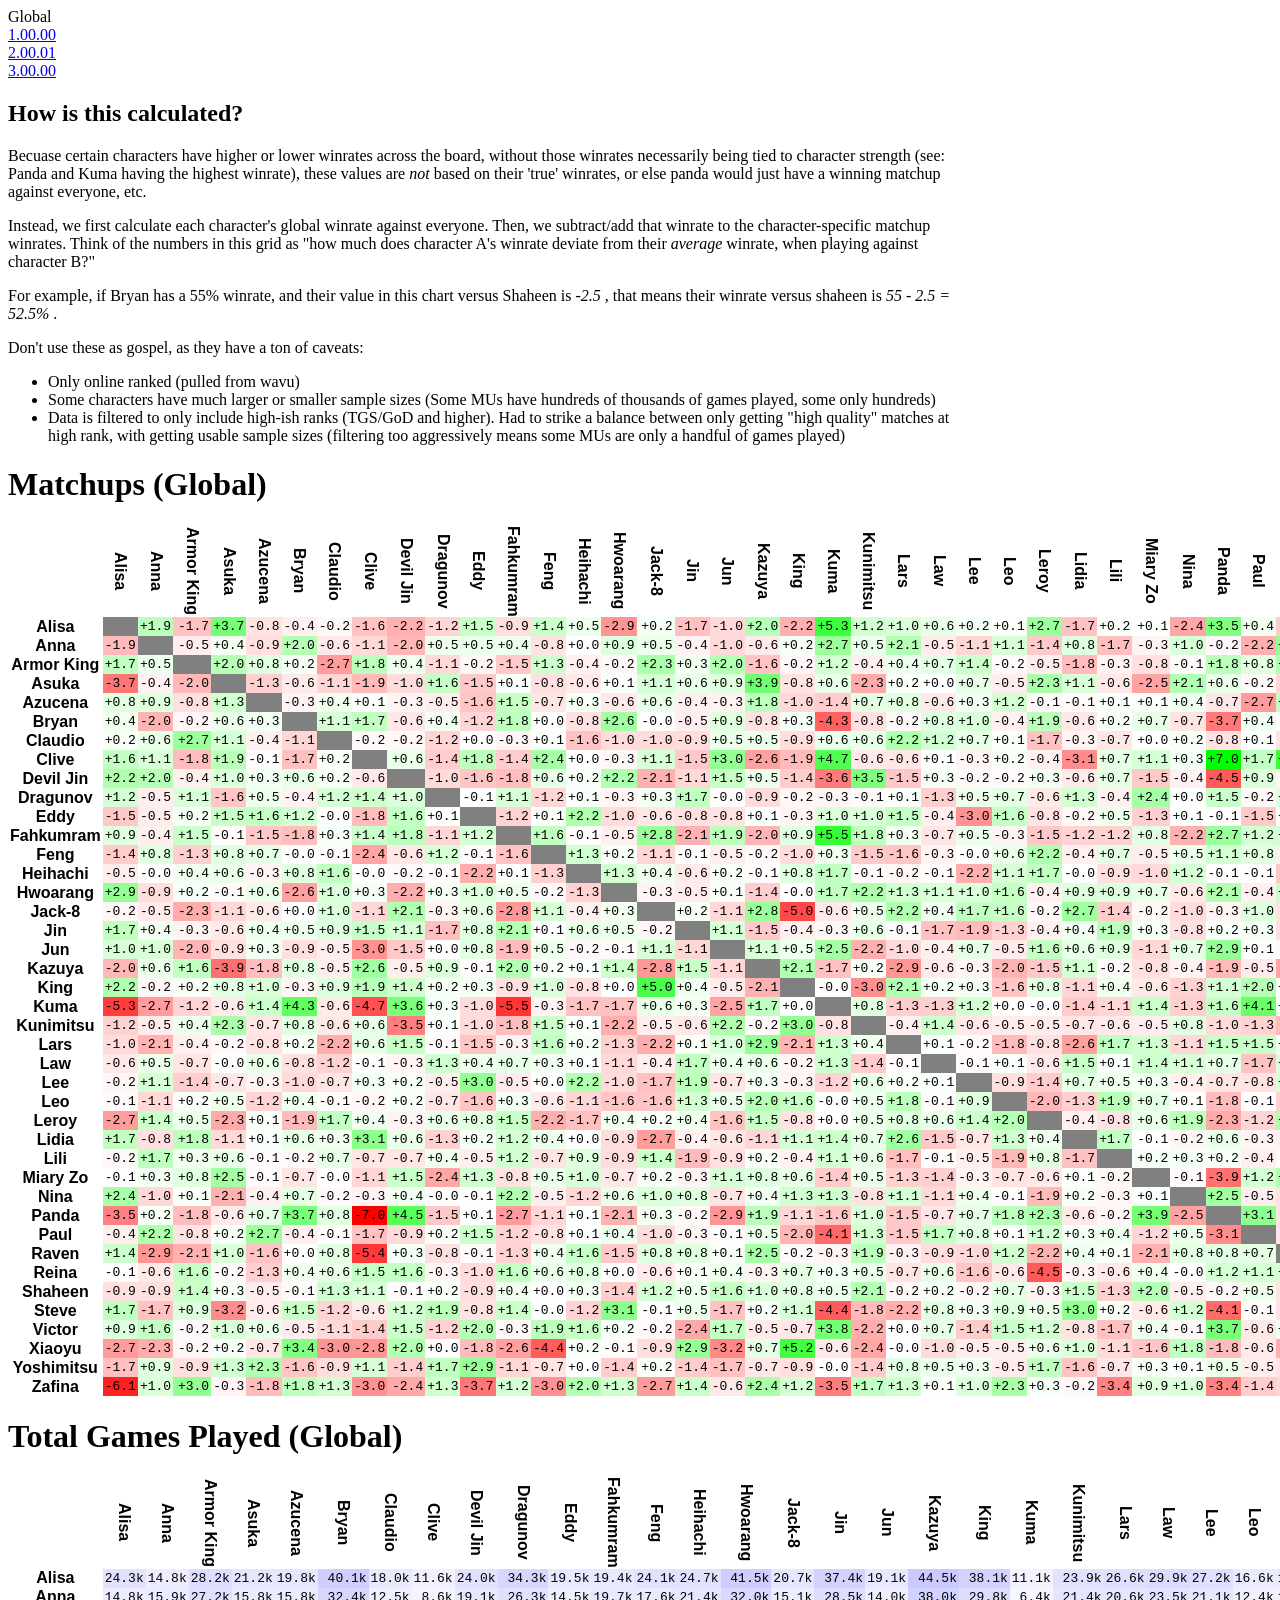
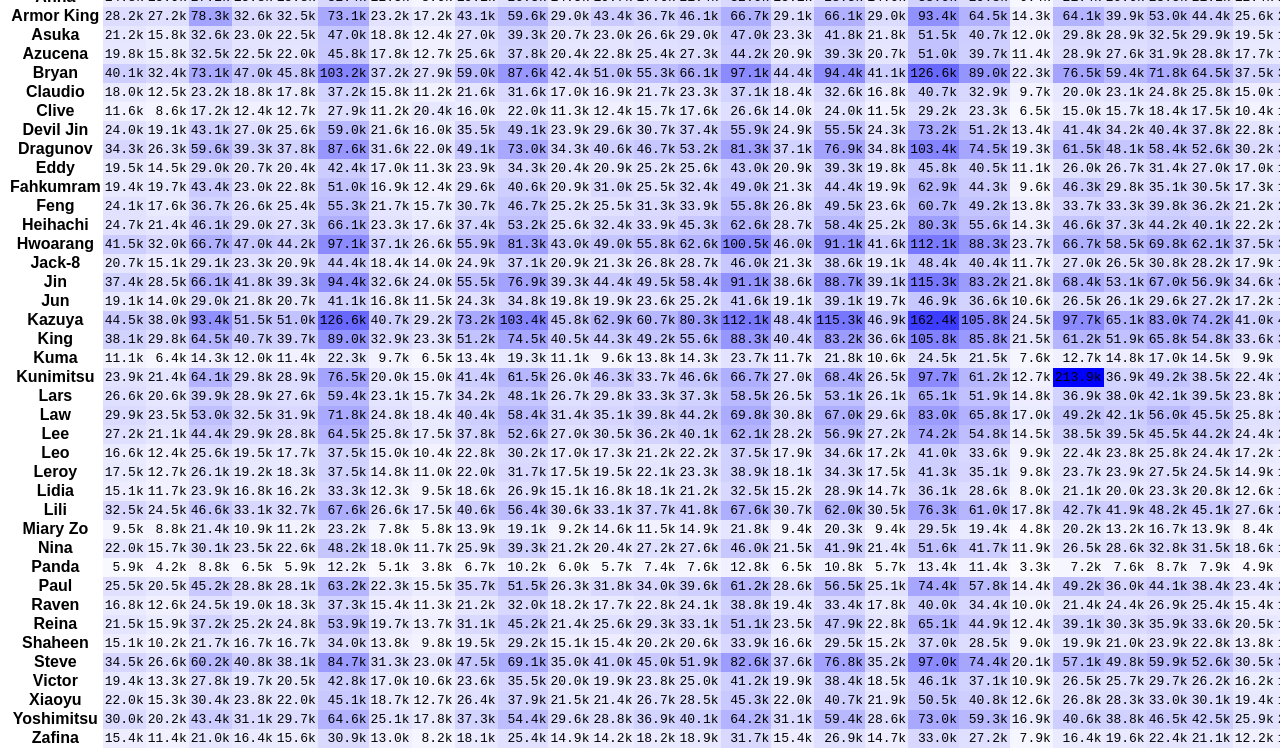
==== output/index.html @ e73c2c56 "commit output folder" ====
<!DOCTYPE html>
<html lang="en">
 <head>
  <title>
   Global - Tekken Matchups
  </title>
  <link href="/style.css" rel="stylesheet"/>
 </head>
 <body>
  <div class="link-list">
   <div class="link-list-link">
    Global
   </div>
   <div class="link-list-link">
    <a href="/10000.html">
     1.00.00
    </a>
   </div>
   <div class="link-list-link">
    <a href="/20001.html">
     2.00.01
    </a>
   </div>
   <div class="link-list-link">
    <a href="/30000.html">
     3.00.00
    </a>
   </div>
  </div>
  <section class="explainer">
   <h1>
    How is this calculated?
   </h1>
   <p>
    Becuase certain characters have higher or lower winrates across the board, without those winrates necessarily being tied to character strength (see: Panda and Kuma having the highest winrate), these values are
    <i>
     not
    </i>
    based on their 'true' winrates, or else panda would just have a winning matchup against everyone, etc.
   </p>
   <p>
    Instead, we first calculate each character's global winrate against everyone. Then, we subtract/add that winrate to the character-specific matchup winrates. Think of the numbers in this grid as "how much does character A's winrate deviate from their
    <i>
     average
    </i>
    winrate, when playing against character B?"
   </p>
   <p>
    For example, if Bryan has a 55% winrate, and their value in this chart versus Shaheen is
    <i>
     -2.5
    </i>
    , that means their winrate versus shaheen is
    <i>
     55 - 2.5 = 52.5%
    </i>
    .
   </p>
   <p>
    Don't use these as gospel, as they have a ton of caveats:
   </p>
   <p>
    <ul>
     <li>
      Only online ranked (pulled from wavu)
     </li>
     <li>
      Some characters have much larger or smaller sample sizes (Some MUs have hundreds of thousands of games played, some only hundreds)
     </li>
     <li>
      Data is filtered to only include high-ish ranks (TGS/GoD and higher). Had to strike a balance between only getting "high quality" matches at high rank, with getting usable sample sizes (filtering too aggressively means some MUs are only a handful of games played)
     </li>
    </ul>
   </p>
  </section>
  <h1>
   Matchups (Global)
  </h1>
  <table>
   <thead>
    <tr>
     <th>
     </th>
     <th class="chara-header">
      Alisa
     </th>
     <th class="chara-header">
      Anna
     </th>
     <th class="chara-header">
      Armor King
     </th>
     <th class="chara-header">
      Asuka
     </th>
     <th class="chara-header">
      Azucena
     </th>
     <th class="chara-header">
      Bryan
     </th>
     <th class="chara-header">
      Claudio
     </th>
     <th class="chara-header">
      Clive
     </th>
     <th class="chara-header">
      Devil Jin
     </th>
     <th class="chara-header">
      Dragunov
     </th>
     <th class="chara-header">
      Eddy
     </th>
     <th class="chara-header">
      Fahkumram
     </th>
     <th class="chara-header">
      Feng
     </th>
     <th class="chara-header">
      Heihachi
     </th>
     <th class="chara-header">
      Hwoarang
     </th>
     <th class="chara-header">
      Jack-8
     </th>
     <th class="chara-header">
      Jin
     </th>
     <th class="chara-header">
      Jun
     </th>
     <th class="chara-header">
      Kazuya
     </th>
     <th class="chara-header">
      King
     </th>
     <th class="chara-header">
      Kuma
     </th>
     <th class="chara-header">
      Kunimitsu
     </th>
     <th class="chara-header">
      Lars
     </th>
     <th class="chara-header">
      Law
     </th>
     <th class="chara-header">
      Lee
     </th>
     <th class="chara-header">
      Leo
     </th>
     <th class="chara-header">
      Leroy
     </th>
     <th class="chara-header">
      Lidia
     </th>
     <th class="chara-header">
      Lili
     </th>
     <th class="chara-header">
      Miary Zo
     </th>
     <th class="chara-header">
      Nina
     </th>
     <th class="chara-header">
      Panda
     </th>
     <th class="chara-header">
      Paul
     </th>
     <th class="chara-header">
      Raven
     </th>
     <th class="chara-header">
      Reina
     </th>
     <th class="chara-header">
      Shaheen
     </th>
     <th class="chara-header">
      Steve
     </th>
     <th class="chara-header">
      Victor
     </th>
     <th class="chara-header">
      Xiaoyu
     </th>
     <th class="chara-header">
      Yoshimitsu
     </th>
     <th class="chara-header">
      Zafina
     </th>
    </tr>
   </thead>
   <tbody>
    <tr>
     <th scope="row">
      Alisa
     </th>
     <td class="cell cell-mirror">
     </td>
     <td class="cell" style="background-color: #bbffbb">
      <span>
       +1.9
      </span>
      <div class="cell-tooltip">
       <div>
        <b>
         Alisa
        </b>
        has a
       </div>
       <div>
        <b>
         +1.861
        </b>
        matchup
       </div>
       <div>
        versus
        <b>
         Anna
        </b>
       </div>
       <div class="smaller">
        14,795 games
       </div>
      </div>
     </td>
     <td class="cell" style="background-color: #ffc1c1">
      <span>
       -1.7
      </span>
      <div class="cell-tooltip">
       <div>
        <b>
         Alisa
        </b>
        has a
       </div>
       <div>
        <b>
         -1.678
        </b>
        matchup
       </div>
       <div>
        versus
        <b>
         Armor King
        </b>
       </div>
       <div class="smaller">
        28,225 games
       </div>
      </div>
     </td>
     <td class="cell" style="background-color: #76ff76">
      <span>
       +3.7
      </span>
      <div class="cell-tooltip">
       <div>
        <b>
         Alisa
        </b>
        has a
       </div>
       <div>
        <b>
         +3.741
        </b>
        matchup
       </div>
       <div>
        versus
        <b>
         Asuka
        </b>
       </div>
       <div class="smaller">
        21,187 games
       </div>
      </div>
     </td>
     <td class="cell" style="background-color: #ffe2e2">
      <span>
       -0.8
      </span>
      <div class="cell-tooltip">
       <div>
        <b>
         Alisa
        </b>
        has a
       </div>
       <div>
        <b>
         -0.787
        </b>
        matchup
       </div>
       <div>
        versus
        <b>
         Azucena
        </b>
       </div>
       <div class="smaller">
        19,825 games
       </div>
      </div>
     </td>
     <td class="cell" style="background-color: #fff0f0">
      <span>
       -0.4
      </span>
      <div class="cell-tooltip">
       <div>
        <b>
         Alisa
        </b>
        has a
       </div>
       <div>
        <b>
         -0.415
        </b>
        matchup
       </div>
       <div>
        versus
        <b>
         Bryan
        </b>
       </div>
       <div class="smaller">
        40,140 games
       </div>
      </div>
     </td>
     <td class="cell" style="background-color: #fff8f8">
      <span>
       -0.2
      </span>
      <div class="cell-tooltip">
       <div>
        <b>
         Alisa
        </b>
        has a
       </div>
       <div>
        <b>
         -0.188
        </b>
        matchup
       </div>
       <div>
        versus
        <b>
         Claudio
        </b>
       </div>
       <div class="smaller">
        18,013 games
       </div>
      </div>
     </td>
     <td class="cell" style="background-color: #ffc3c3">
      <span>
       -1.6
      </span>
      <div class="cell-tooltip">
       <div>
        <b>
         Alisa
        </b>
        has a
       </div>
       <div>
        <b>
         -1.632
        </b>
        matchup
       </div>
       <div>
        versus
        <b>
         Clive
        </b>
       </div>
       <div class="smaller">
        11,559 games
       </div>
      </div>
     </td>
     <td class="cell" style="background-color: #ffafaf">
      <span>
       -2.2
      </span>
      <div class="cell-tooltip">
       <div>
        <b>
         Alisa
        </b>
        has a
       </div>
       <div>
        <b>
         -2.169
        </b>
        matchup
       </div>
       <div>
        versus
        <b>
         Devil Jin
        </b>
       </div>
       <div class="smaller">
        23,961 games
       </div>
      </div>
     </td>
     <td class="cell" style="background-color: #ffd4d4">
      <span>
       -1.2
      </span>
      <div class="cell-tooltip">
       <div>
        <b>
         Alisa
        </b>
        has a
       </div>
       <div>
        <b>
         -1.167
        </b>
        matchup
       </div>
       <div>
        versus
        <b>
         Dragunov
        </b>
       </div>
       <div class="smaller">
        34,347 games
       </div>
      </div>
     </td>
     <td class="cell" style="background-color: #c8ffc8">
      <span>
       +1.5
      </span>
      <div class="cell-tooltip">
       <div>
        <b>
         Alisa
        </b>
        has a
       </div>
       <div>
        <b>
         +1.511
        </b>
        matchup
       </div>
       <div>
        versus
        <b>
         Eddy
        </b>
       </div>
       <div class="smaller">
        19,482 games
       </div>
      </div>
     </td>
     <td class="cell" style="background-color: #ffdede">
      <span>
       -0.9
      </span>
      <div class="cell-tooltip">
       <div>
        <b>
         Alisa
        </b>
        has a
       </div>
       <div>
        <b>
         -0.901
        </b>
        matchup
       </div>
       <div>
        versus
        <b>
         Fahkumram
        </b>
       </div>
       <div class="smaller">
        19,395 games
       </div>
      </div>
     </td>
     <td class="cell" style="background-color: #cbffcb">
      <span>
       +1.4
      </span>
      <div class="cell-tooltip">
       <div>
        <b>
         Alisa
        </b>
        has a
       </div>
       <div>
        <b>
         +1.415
        </b>
        matchup
       </div>
       <div>
        versus
        <b>
         Feng
        </b>
       </div>
       <div class="smaller">
        24,088 games
       </div>
      </div>
     </td>
     <td class="cell" style="background-color: #edffed">
      <span>
       +0.5
      </span>
      <div class="cell-tooltip">
       <div>
        <b>
         Alisa
        </b>
        has a
       </div>
       <div>
        <b>
         +0.497
        </b>
        matchup
       </div>
       <div>
        versus
        <b>
         Heihachi
        </b>
       </div>
       <div class="smaller">
        24,690 games
       </div>
      </div>
     </td>
     <td class="cell" style="background-color: #ff9494">
      <span>
       -2.9
      </span>
      <div class="cell-tooltip">
       <div>
        <b>
         Alisa
        </b>
        has a
       </div>
       <div>
        <b>
         -2.918
        </b>
        matchup
       </div>
       <div>
        versus
        <b>
         Hwoarang
        </b>
       </div>
       <div class="smaller">
        41,526 games
       </div>
      </div>
     </td>
     <td class="cell" style="background-color: #f6fff6">
      <span>
       +0.2
      </span>
      <div class="cell-tooltip">
       <div>
        <b>
         Alisa
        </b>
        has a
       </div>
       <div>
        <b>
         +0.249
        </b>
        matchup
       </div>
       <div>
        versus
        <b>
         Jack-8
        </b>
       </div>
       <div class="smaller">
        20,724 games
       </div>
      </div>
     </td>
     <td class="cell" style="background-color: #ffc0c0">
      <span>
       -1.7
      </span>
      <div class="cell-tooltip">
       <div>
        <b>
         Alisa
        </b>
        has a
       </div>
       <div>
        <b>
         -1.725
        </b>
        matchup
       </div>
       <div>
        versus
        <b>
         Jin
        </b>
       </div>
       <div class="smaller">
        37,410 games
       </div>
      </div>
     </td>
     <td class="cell" style="background-color: #ffd9d9">
      <span>
       -1.0
      </span>
      <div class="cell-tooltip">
       <div>
        <b>
         Alisa
        </b>
        has a
       </div>
       <div>
        <b>
         -1.039
        </b>
        matchup
       </div>
       <div>
        versus
        <b>
         Jun
        </b>
       </div>
       <div class="smaller">
        19,145 games
       </div>
      </div>
     </td>
     <td class="cell" style="background-color: #b6ffb6">
      <span>
       +2.0
      </span>
      <div class="cell-tooltip">
       <div>
        <b>
         Alisa
        </b>
        has a
       </div>
       <div>
        <b>
         +2.003
        </b>
        matchup
       </div>
       <div>
        versus
        <b>
         Kazuya
        </b>
       </div>
       <div class="smaller">
        44,476 games
       </div>
      </div>
     </td>
     <td class="cell" style="background-color: #ffafaf">
      <span>
       -2.2
      </span>
      <div class="cell-tooltip">
       <div>
        <b>
         Alisa
        </b>
        has a
       </div>
       <div>
        <b>
         -2.172
        </b>
        matchup
       </div>
       <div>
        versus
        <b>
         King
        </b>
       </div>
       <div class="smaller">
        38,116 games
       </div>
      </div>
     </td>
     <td class="cell" style="background-color: #3dff3d">
      <span>
       +5.3
      </span>
      <div class="cell-tooltip">
       <div>
        <b>
         Alisa
        </b>
        has a
       </div>
       <div>
        <b>
         +5.293
        </b>
        matchup
       </div>
       <div>
        versus
        <b>
         Kuma
        </b>
       </div>
       <div class="smaller">
        11,051 games
       </div>
      </div>
     </td>
     <td class="cell" style="background-color: #d2ffd2">
      <span>
       +1.2
      </span>
      <div class="cell-tooltip">
       <div>
        <b>
         Alisa
        </b>
        has a
       </div>
       <div>
        <b>
         +1.218
        </b>
        matchup
       </div>
       <div>
        versus
        <b>
         Kunimitsu
        </b>
       </div>
       <div class="smaller">
        23,942 games
       </div>
      </div>
     </td>
     <td class="cell" style="background-color: #dbffdb">
      <span>
       +1.0
      </span>
      <div class="cell-tooltip">
       <div>
        <b>
         Alisa
        </b>
        has a
       </div>
       <div>
        <b>
         +0.974
        </b>
        matchup
       </div>
       <div>
        versus
        <b>
         Lars
        </b>
       </div>
       <div class="smaller">
        26,648 games
       </div>
      </div>
     </td>
     <td class="cell" style="background-color: #e8ffe8">
      <span>
       +0.6
      </span>
      <div class="cell-tooltip">
       <div>
        <b>
         Alisa
        </b>
        has a
       </div>
       <div>
        <b>
         +0.625
        </b>
        matchup
       </div>
       <div>
        versus
        <b>
         Law
        </b>
       </div>
       <div class="smaller">
        29,910 games
       </div>
      </div>
     </td>
     <td class="cell" style="background-color: #f6fff6">
      <span>
       +0.2
      </span>
      <div class="cell-tooltip">
       <div>
        <b>
         Alisa
        </b>
        has a
       </div>
       <div>
        <b>
         +0.236
        </b>
        matchup
       </div>
       <div>
        versus
        <b>
         Lee
        </b>
       </div>
       <div class="smaller">
        27,186 games
       </div>
      </div>
     </td>
     <td class="cell" style="background-color: #fafffa">
      <span>
       +0.1
      </span>
      <div class="cell-tooltip">
       <div>
        <b>
         Alisa
        </b>
        has a
       </div>
       <div>
        <b>
         +0.123
        </b>
        matchup
       </div>
       <div>
        versus
        <b>
         Leo
        </b>
       </div>
       <div class="smaller">
        16,592 games
       </div>
      </div>
     </td>
     <td class="cell" style="background-color: #9cff9c">
      <span>
       +2.7
      </span>
      <div class="cell-tooltip">
       <div>
        <b>
         Alisa
        </b>
        has a
       </div>
       <div>
        <b>
         +2.713
        </b>
        matchup
       </div>
       <div>
        versus
        <b>
         Leroy
        </b>
       </div>
       <div class="smaller">
        17,546 games
       </div>
      </div>
     </td>
     <td class="cell" style="background-color: #ffc1c1">
      <span>
       -1.7
      </span>
      <div class="cell-tooltip">
       <div>
        <b>
         Alisa
        </b>
        has a
       </div>
       <div>
        <b>
         -1.684
        </b>
        matchup
       </div>
       <div>
        versus
        <b>
         Lidia
        </b>
       </div>
       <div class="smaller">
        15,137 games
       </div>
      </div>
     </td>
     <td class="cell" style="background-color: #f8fff8">
      <span>
       +0.2
      </span>
      <div class="cell-tooltip">
       <div>
        <b>
         Alisa
        </b>
        has a
       </div>
       <div>
        <b>
         +0.196
        </b>
        matchup
       </div>
       <div>
        versus
        <b>
         Lili
        </b>
       </div>
       <div class="smaller">
        32,550 games
       </div>
      </div>
     </td>
     <td class="cell" style="background-color: #fdfffd">
      <span>
       +0.1
      </span>
      <div class="cell-tooltip">
       <div>
        <b>
         Alisa
        </b>
        has a
       </div>
       <div>
        <b>
         +0.065
        </b>
        matchup
       </div>
       <div>
        versus
        <b>
         Miary Zo
        </b>
       </div>
       <div class="smaller">
        9,482 games
       </div>
      </div>
     </td>
     <td class="cell" style="background-color: #ffa7a7">
      <span>
       -2.4
      </span>
      <div class="cell-tooltip">
       <div>
        <b>
         Alisa
        </b>
        has a
       </div>
       <div>
        <b>
         -2.392
        </b>
        matchup
       </div>
       <div>
        versus
        <b>
         Nina
        </b>
       </div>
       <div class="smaller">
        22,028 games
       </div>
      </div>
     </td>
     <td class="cell" style="background-color: #80ff80">
      <span>
       +3.5
      </span>
      <div class="cell-tooltip">
       <div>
        <b>
         Alisa
        </b>
        has a
       </div>
       <div>
        <b>
         +3.473
        </b>
        matchup
       </div>
       <div>
        versus
        <b>
         Panda
        </b>
       </div>
       <div class="smaller">
        5,908 games
       </div>
      </div>
     </td>
     <td class="cell" style="background-color: #f0fff0">
      <span>
       +0.4
      </span>
      <div class="cell-tooltip">
       <div>
        <b>
         Alisa
        </b>
        has a
       </div>
       <div>
        <b>
         +0.400
        </b>
        matchup
       </div>
       <div>
        versus
        <b>
         Paul
        </b>
       </div>
       <div class="smaller">
        25,458 games
       </div>
      </div>
     </td>
     <td class="cell" style="background-color: #ffcccc">
      <span>
       -1.4
      </span>
      <div class="cell-tooltip">
       <div>
        <b>
         Alisa
        </b>
        has a
       </div>
       <div>
        <b>
         -1.393
        </b>
        matchup
       </div>
       <div>
        versus
        <b>
         Raven
        </b>
       </div>
       <div class="smaller">
        16,789 games
       </div>
      </div>
     </td>
     <td class="cell" style="background-color: #fdfffd">
      <span>
       +0.1
      </span>
      <div class="cell-tooltip">
       <div>
        <b>
         Alisa
        </b>
        has a
       </div>
       <div>
        <b>
         +0.056
        </b>
        matchup
       </div>
       <div>
        versus
        <b>
         Reina
        </b>
       </div>
       <div class="smaller">
        21,499 games
       </div>
      </div>
     </td>
     <td class="cell" style="background-color: #dfffdf">
      <span>
       +0.9
      </span>
      <div class="cell-tooltip">
       <div>
        <b>
         Alisa
        </b>
        has a
       </div>
       <div>
        <b>
         +0.864
        </b>
        matchup
       </div>
       <div>
        versus
        <b>
         Shaheen
        </b>
       </div>
       <div class="smaller">
        15,147 games
       </div>
      </div>
     </td>
     <td class="cell" style="background-color: #ffbfbf">
      <span>
       -1.7
      </span>
      <div class="cell-tooltip">
       <div>
        <b>
         Alisa
        </b>
        has a
       </div>
       <div>
        <b>
         -1.739
        </b>
        matchup
       </div>
       <div>
        versus
        <b>
         Steve
        </b>
       </div>
       <div class="smaller">
        34,478 games
       </div>
      </div>
     </td>
     <td class="cell" style="background-color: #ffdddd">
      <span>
       -0.9
      </span>
      <div class="cell-tooltip">
       <div>
        <b>
         Alisa
        </b>
        has a
       </div>
       <div>
        <b>
         -0.930
        </b>
        matchup
       </div>
       <div>
        versus
        <b>
         Victor
        </b>
       </div>
       <div class="smaller">
        19,366 games
       </div>
      </div>
     </td>
     <td class="cell" style="background-color: #9bff9b">
      <span>
       +2.7
      </span>
      <div class="cell-tooltip">
       <div>
        <b>
         Alisa
        </b>
        has a
       </div>
       <div>
        <b>
         +2.729
        </b>
        matchup
       </div>
       <div>
        versus
        <b>
         Xiaoyu
        </b>
       </div>
       <div class="smaller">
        21,969 games
       </div>
      </div>
     </td>
     <td class="cell" style="background-color: #c0ffc0">
      <span>
       +1.7
      </span>
      <div class="cell-tooltip">
       <div>
        <b>
         Alisa
        </b>
        has a
       </div>
       <div>
        <b>
         +1.718
        </b>
        matchup
       </div>
       <div>
        versus
        <b>
         Yoshimitsu
        </b>
       </div>
       <div class="smaller">
        29,985 games
       </div>
      </div>
     </td>
     <td class="cell" style="background-color: #21ff21">
      <span>
       +6.1
      </span>
      <div class="cell-tooltip">
       <div>
        <b>
         Alisa
        </b>
        has a
       </div>
       <div>
        <b>
         +6.054
        </b>
        matchup
       </div>
       <div>
        versus
        <b>
         Zafina
        </b>
       </div>
       <div class="smaller">
        15,360 games
       </div>
      </div>
     </td>
    </tr>
    <tr>
     <th scope="row">
      Anna
     </th>
     <td class="cell" style="background-color: #ffbbbb">
      <span>
       -1.9
      </span>
      <div class="cell-tooltip">
       <div>
        <b>
         Anna
        </b>
        has a
       </div>
       <div>
        <b>
         -1.861
        </b>
        matchup
       </div>
       <div>
        versus
        <b>
         Alisa
        </b>
       </div>
       <div class="smaller">
        14,795 games
       </div>
      </div>
     </td>
     <td class="cell cell-mirror">
     </td>
     <td class="cell" style="background-color: #ffeded">
      <span>
       -0.5
      </span>
      <div class="cell-tooltip">
       <div>
        <b>
         Anna
        </b>
        has a
       </div>
       <div>
        <b>
         -0.478
        </b>
        matchup
       </div>
       <div>
        versus
        <b>
         Armor King
        </b>
       </div>
       <div class="smaller">
        27,211 games
       </div>
      </div>
     </td>
     <td class="cell" style="background-color: #f2fff2">
      <span>
       +0.4
      </span>
      <div class="cell-tooltip">
       <div>
        <b>
         Anna
        </b>
        has a
       </div>
       <div>
        <b>
         +0.367
        </b>
        matchup
       </div>
       <div>
        versus
        <b>
         Asuka
        </b>
       </div>
       <div class="smaller">
        15,833 games
       </div>
      </div>
     </td>
     <td class="cell" style="background-color: #ffdfdf">
      <span>
       -0.9
      </span>
      <div class="cell-tooltip">
       <div>
        <b>
         Anna
        </b>
        has a
       </div>
       <div>
        <b>
         -0.870
        </b>
        matchup
       </div>
       <div>
        versus
        <b>
         Azucena
        </b>
       </div>
       <div class="smaller">
        15,780 games
       </div>
      </div>
     </td>
     <td class="cell" style="background-color: #b4ffb4">
      <span>
       +2.0
      </span>
      <div class="cell-tooltip">
       <div>
        <b>
         Anna
        </b>
        has a
       </div>
       <div>
        <b>
         +2.045
        </b>
        matchup
       </div>
       <div>
        versus
        <b>
         Bryan
        </b>
       </div>
       <div class="smaller">
        32,366 games
       </div>
      </div>
     </td>
     <td class="cell" style="background-color: #ffe8e8">
      <span>
       -0.6
      </span>
      <div class="cell-tooltip">
       <div>
        <b>
         Anna
        </b>
        has a
       </div>
       <div>
        <b>
         -0.619
        </b>
        matchup
       </div>
       <div>
        versus
        <b>
         Claudio
        </b>
       </div>
       <div class="smaller">
        12,507 games
       </div>
      </div>
     </td>
     <td class="cell" style="background-color: #ffd8d8">
      <span>
       -1.1
      </span>
      <div class="cell-tooltip">
       <div>
        <b>
         Anna
        </b>
        has a
       </div>
       <div>
        <b>
         -1.074
        </b>
        matchup
       </div>
       <div>
        versus
        <b>
         Clive
        </b>
       </div>
       <div class="smaller">
        8,571 games
       </div>
      </div>
     </td>
     <td class="cell" style="background-color: #ffb6b6">
      <span>
       -2.0
      </span>
      <div class="cell-tooltip">
       <div>
        <b>
         Anna
        </b>
        has a
       </div>
       <div>
        <b>
         -1.978
        </b>
        matchup
       </div>
       <div>
        versus
        <b>
         Devil Jin
        </b>
       </div>
       <div class="smaller">
        19,070 games
       </div>
      </div>
     </td>
     <td class="cell" style="background-color: #eeffee">
      <span>
       +0.5
      </span>
      <div class="cell-tooltip">
       <div>
        <b>
         Anna
        </b>
        has a
       </div>
       <div>
        <b>
         +0.453
        </b>
        matchup
       </div>
       <div>
        versus
        <b>
         Dragunov
        </b>
       </div>
       <div class="smaller">
        26,251 games
       </div>
      </div>
     </td>
     <td class="cell" style="background-color: #ecffec">
      <span>
       +0.5
      </span>
      <div class="cell-tooltip">
       <div>
        <b>
         Anna
        </b>
        has a
       </div>
       <div>
        <b>
         +0.505
        </b>
        matchup
       </div>
       <div>
        versus
        <b>
         Eddy
        </b>
       </div>
       <div class="smaller">
        14,490 games
       </div>
      </div>
     </td>
     <td class="cell" style="background-color: #efffef">
      <span>
       +0.4
      </span>
      <div class="cell-tooltip">
       <div>
        <b>
         Anna
        </b>
        has a
       </div>
       <div>
        <b>
         +0.425
        </b>
        matchup
       </div>
       <div>
        versus
        <b>
         Fahkumram
        </b>
       </div>
       <div class="smaller">
        19,662 games
       </div>
      </div>
     </td>
     <td class="cell" style="background-color: #ffe2e2">
      <span>
       -0.8
      </span>
      <div class="cell-tooltip">
       <div>
        <b>
         Anna
        </b>
        has a
       </div>
       <div>
        <b>
         -0.790
        </b>
        matchup
       </div>
       <div>
        versus
        <b>
         Feng
        </b>
       </div>
       <div class="smaller">
        17,589 games
       </div>
      </div>
     </td>
     <td class="cell" style="background-color: #fefffe">
      <span>
       +0.0
      </span>
      <div class="cell-tooltip">
       <div>
        <b>
         Anna
        </b>
        has a
       </div>
       <div>
        <b>
         +0.027
        </b>
        matchup
       </div>
       <div>
        versus
        <b>
         Heihachi
        </b>
       </div>
       <div class="smaller">
        21,408 games
       </div>
      </div>
     </td>
     <td class="cell" style="background-color: #deffde">
      <span>
       +0.9
      </span>
      <div class="cell-tooltip">
       <div>
        <b>
         Anna
        </b>
        has a
       </div>
       <div>
        <b>
         +0.910
        </b>
        matchup
       </div>
       <div>
        versus
        <b>
         Hwoarang
        </b>
       </div>
       <div class="smaller">
        31,995 games
       </div>
      </div>
     </td>
     <td class="cell" style="background-color: #ebffeb">
      <span>
       +0.5
      </span>
      <div class="cell-tooltip">
       <div>
        <b>
         Anna
        </b>
        has a
       </div>
       <div>
        <b>
         +0.534
        </b>
        matchup
       </div>
       <div>
        versus
        <b>
         Jack-8
        </b>
       </div>
       <div class="smaller">
        15,108 games
       </div>
      </div>
     </td>
     <td class="cell" style="background-color: #fff2f2">
      <span>
       -0.4
      </span>
      <div class="cell-tooltip">
       <div>
        <b>
         Anna
        </b>
        has a
       </div>
       <div>
        <b>
         -0.366
        </b>
        matchup
       </div>
       <div>
        versus
        <b>
         Jin
        </b>
       </div>
       <div class="smaller">
        28,537 games
       </div>
      </div>
     </td>
     <td class="cell" style="background-color: #ffd9d9">
      <span>
       -1.0
      </span>
      <div class="cell-tooltip">
       <div>
        <b>
         Anna
        </b>
        has a
       </div>
       <div>
        <b>
         -1.025
        </b>
        matchup
       </div>
       <div>
        versus
        <b>
         Jun
        </b>
       </div>
       <div class="smaller">
        13,974 games
       </div>
      </div>
     </td>
     <td class="cell" style="background-color: #ffeaea">
      <span>
       -0.6
      </span>
      <div class="cell-tooltip">
       <div>
        <b>
         Anna
        </b>
        has a
       </div>
       <div>
        <b>
         -0.584
        </b>
        matchup
       </div>
       <div>
        versus
        <b>
         Kazuya
        </b>
       </div>
       <div class="smaller">
        38,034 games
       </div>
      </div>
     </td>
     <td class="cell" style="background-color: #f6fff6">
      <span>
       +0.2
      </span>
      <div class="cell-tooltip">
       <div>
        <b>
         Anna
        </b>
        has a
       </div>
       <div>
        <b>
         +0.242
        </b>
        matchup
       </div>
       <div>
        versus
        <b>
         King
        </b>
       </div>
       <div class="smaller">
        29,760 games
       </div>
      </div>
     </td>
     <td class="cell" style="background-color: #9cff9c">
      <span>
       +2.7
      </span>
      <div class="cell-tooltip">
       <div>
        <b>
         Anna
        </b>
        has a
       </div>
       <div>
        <b>
         +2.703
        </b>
        matchup
       </div>
       <div>
        versus
        <b>
         Kuma
        </b>
       </div>
       <div class="smaller">
        6,425 games
       </div>
      </div>
     </td>
     <td class="cell" style="background-color: #ecffec">
      <span>
       +0.5
      </span>
      <div class="cell-tooltip">
       <div>
        <b>
         Anna
        </b>
        has a
       </div>
       <div>
        <b>
         +0.527
        </b>
        matchup
       </div>
       <div>
        versus
        <b>
         Kunimitsu
        </b>
       </div>
       <div class="smaller">
        21,428 games
       </div>
      </div>
     </td>
     <td class="cell" style="background-color: #b3ffb3">
      <span>
       +2.1
      </span>
      <div class="cell-tooltip">
       <div>
        <b>
         Anna
        </b>
        has a
       </div>
       <div>
        <b>
         +2.080
        </b>
        matchup
       </div>
       <div>
        versus
        <b>
         Lars
        </b>
       </div>
       <div class="smaller">
        20,612 games
       </div>
      </div>
     </td>
     <td class="cell" style="background-color: #ffebeb">
      <span>
       -0.5
      </span>
      <div class="cell-tooltip">
       <div>
        <b>
         Anna
        </b>
        has a
       </div>
       <div>
        <b>
         -0.549
        </b>
        matchup
       </div>
       <div>
        versus
        <b>
         Law
        </b>
       </div>
       <div class="smaller">
        23,526 games
       </div>
      </div>
     </td>
     <td class="cell" style="background-color: #ffd6d6">
      <span>
       -1.1
      </span>
      <div class="cell-tooltip">
       <div>
        <b>
         Anna
        </b>
        has a
       </div>
       <div>
        <b>
         -1.127
        </b>
        matchup
       </div>
       <div>
        versus
        <b>
         Lee
        </b>
       </div>
       <div class="smaller">
        21,128 games
       </div>
      </div>
     </td>
     <td class="cell" style="background-color: #d7ffd7">
      <span>
       +1.1
      </span>
      <div class="cell-tooltip">
       <div>
        <b>
         Anna
        </b>
        has a
       </div>
       <div>
        <b>
         +1.093
        </b>
        matchup
       </div>
       <div>
        versus
        <b>
         Leo
        </b>
       </div>
       <div class="smaller">
        12,376 games
       </div>
      </div>
     </td>
     <td class="cell" style="background-color: #ffcaca">
      <span>
       -1.4
      </span>
      <div class="cell-tooltip">
       <div>
        <b>
         Anna
        </b>
        has a
       </div>
       <div>
        <b>
         -1.448
        </b>
        matchup
       </div>
       <div>
        versus
        <b>
         Leroy
        </b>
       </div>
       <div class="smaller">
        12,698 games
       </div>
      </div>
     </td>
     <td class="cell" style="background-color: #e0ffe0">
      <span>
       +0.8
      </span>
      <div class="cell-tooltip">
       <div>
        <b>
         Anna
        </b>
        has a
       </div>
       <div>
        <b>
         +0.841
        </b>
        matchup
       </div>
       <div>
        versus
        <b>
         Lidia
        </b>
       </div>
       <div class="smaller">
        11,743 games
       </div>
      </div>
     </td>
     <td class="cell" style="background-color: #ffbfbf">
      <span>
       -1.7
      </span>
      <div class="cell-tooltip">
       <div>
        <b>
         Anna
        </b>
        has a
       </div>
       <div>
        <b>
         -1.743
        </b>
        matchup
       </div>
       <div>
        versus
        <b>
         Lili
        </b>
       </div>
       <div class="smaller">
        24,512 games
       </div>
      </div>
     </td>
     <td class="cell" style="background-color: #fff4f4">
      <span>
       -0.3
      </span>
      <div class="cell-tooltip">
       <div>
        <b>
         Anna
        </b>
        has a
       </div>
       <div>
        <b>
         -0.291
        </b>
        matchup
       </div>
       <div>
        versus
        <b>
         Miary Zo
        </b>
       </div>
       <div class="smaller">
        8,821 games
       </div>
      </div>
     </td>
     <td class="cell" style="background-color: #d9ffd9">
      <span>
       +1.0
      </span>
      <div class="cell-tooltip">
       <div>
        <b>
         Anna
        </b>
        has a
       </div>
       <div>
        <b>
         +1.046
        </b>
        matchup
       </div>
       <div>
        versus
        <b>
         Nina
        </b>
       </div>
       <div class="smaller">
        15,739 games
       </div>
      </div>
     </td>
     <td class="cell" style="background-color: #fff7f7">
      <span>
       -0.2
      </span>
      <div class="cell-tooltip">
       <div>
        <b>
         Anna
        </b>
        has a
       </div>
       <div>
        <b>
         -0.219
        </b>
        matchup
       </div>
       <div>
        versus
        <b>
         Panda
        </b>
       </div>
       <div class="smaller">
        4,213 games
       </div>
      </div>
     </td>
     <td class="cell" style="background-color: #ffafaf">
      <span>
       -2.2
      </span>
      <div class="cell-tooltip">
       <div>
        <b>
         Anna
        </b>
        has a
       </div>
       <div>
        <b>
         -2.187
        </b>
        matchup
       </div>
       <div>
        versus
        <b>
         Paul
        </b>
       </div>
       <div class="smaller">
        20,501 games
       </div>
      </div>
     </td>
     <td class="cell" style="background-color: #96ff96">
      <span>
       +2.9
      </span>
      <div class="cell-tooltip">
       <div>
        <b>
         Anna
        </b>
        has a
       </div>
       <div>
        <b>
         +2.851
        </b>
        matchup
       </div>
       <div>
        versus
        <b>
         Raven
        </b>
       </div>
       <div class="smaller">
        12,573 games
       </div>
      </div>
     </td>
     <td class="cell" style="background-color: #eaffea">
      <span>
       +0.6
      </span>
      <div class="cell-tooltip">
       <div>
        <b>
         Anna
        </b>
        has a
       </div>
       <div>
        <b>
         +0.571
        </b>
        matchup
       </div>
       <div>
        versus
        <b>
         Reina
        </b>
       </div>
       <div class="smaller">
        15,888 games
       </div>
      </div>
     </td>
     <td class="cell" style="background-color: #e0ffe0">
      <span>
       +0.9
      </span>
      <div class="cell-tooltip">
       <div>
        <b>
         Anna
        </b>
        has a
       </div>
       <div>
        <b>
         +0.857
        </b>
        matchup
       </div>
       <div>
        versus
        <b>
         Shaheen
        </b>
       </div>
       <div class="smaller">
        10,216 games
       </div>
      </div>
     </td>
     <td class="cell" style="background-color: #c2ffc2">
      <span>
       +1.7
      </span>
      <div class="cell-tooltip">
       <div>
        <b>
         Anna
        </b>
        has a
       </div>
       <div>
        <b>
         +1.662
        </b>
        matchup
       </div>
       <div>
        versus
        <b>
         Steve
        </b>
       </div>
       <div class="smaller">
        26,596 games
       </div>
      </div>
     </td>
     <td class="cell" style="background-color: #ffc3c3">
      <span>
       -1.6
      </span>
      <div class="cell-tooltip">
       <div>
        <b>
         Anna
        </b>
        has a
       </div>
       <div>
        <b>
         -1.648
        </b>
        matchup
       </div>
       <div>
        versus
        <b>
         Victor
        </b>
       </div>
       <div class="smaller">
        13,269 games
       </div>
      </div>
     </td>
     <td class="cell" style="background-color: #acffac">
      <span>
       +2.3
      </span>
      <div class="cell-tooltip">
       <div>
        <b>
         Anna
        </b>
        has a
       </div>
       <div>
        <b>
         +2.274
        </b>
        matchup
       </div>
       <div>
        versus
        <b>
         Xiaoyu
        </b>
       </div>
       <div class="smaller">
        15,272 games
       </div>
      </div>
     </td>
     <td class="cell" style="background-color: #ffdfdf">
      <span>
       -0.9
      </span>
      <div class="cell-tooltip">
       <div>
        <b>
         Anna
        </b>
        has a
       </div>
       <div>
        <b>
         -0.879
        </b>
        matchup
       </div>
       <div>
        versus
        <b>
         Yoshimitsu
        </b>
       </div>
       <div class="smaller">
        20,194 games
       </div>
      </div>
     </td>
     <td class="cell" style="background-color: #ffdbdb">
      <span>
       -1.0
      </span>
      <div class="cell-tooltip">
       <div>
        <b>
         Anna
        </b>
        has a
       </div>
       <div>
        <b>
         -0.989
        </b>
        matchup
       </div>
       <div>
        versus
        <b>
         Zafina
        </b>
       </div>
       <div class="smaller">
        11,356 games
       </div>
      </div>
     </td>
    </tr>
    <tr>
     <th scope="row">
      Armor King
     </th>
     <td class="cell" style="background-color: #c1ffc1">
      <span>
       +1.7
      </span>
      <div class="cell-tooltip">
       <div>
        <b>
         Armor King
        </b>
        has a
       </div>
       <div>
        <b>
         +1.678
        </b>
        matchup
       </div>
       <div>
        versus
        <b>
         Alisa
        </b>
       </div>
       <div class="smaller">
        28,225 games
       </div>
      </div>
     </td>
     <td class="cell" style="background-color: #edffed">
      <span>
       +0.5
      </span>
      <div class="cell-tooltip">
       <div>
        <b>
         Armor King
        </b>
        has a
       </div>
       <div>
        <b>
         +0.478
        </b>
        matchup
       </div>
       <div>
        versus
        <b>
         Anna
        </b>
       </div>
       <div class="smaller">
        27,211 games
       </div>
      </div>
     </td>
     <td class="cell cell-mirror">
     </td>
     <td class="cell" style="background-color: #b7ffb7">
      <span>
       +2.0
      </span>
      <div class="cell-tooltip">
       <div>
        <b>
         Armor King
        </b>
        has a
       </div>
       <div>
        <b>
         +1.970
        </b>
        matchup
       </div>
       <div>
        versus
        <b>
         Asuka
        </b>
       </div>
       <div class="smaller">
        32,624 games
       </div>
      </div>
     </td>
     <td class="cell" style="background-color: #e0ffe0">
      <span>
       +0.8
      </span>
      <div class="cell-tooltip">
       <div>
        <b>
         Armor King
        </b>
        has a
       </div>
       <div>
        <b>
         +0.850
        </b>
        matchup
       </div>
       <div>
        versus
        <b>
         Azucena
        </b>
       </div>
       <div class="smaller">
        32,460 games
       </div>
      </div>
     </td>
     <td class="cell" style="background-color: #f7fff7">
      <span>
       +0.2
      </span>
      <div class="cell-tooltip">
       <div>
        <b>
         Armor King
        </b>
        has a
       </div>
       <div>
        <b>
         +0.212
        </b>
        matchup
       </div>
       <div>
        versus
        <b>
         Bryan
        </b>
       </div>
       <div class="smaller">
        73,059 games
       </div>
      </div>
     </td>
     <td class="cell" style="background-color: #ff9c9c">
      <span>
       -2.7
      </span>
      <div class="cell-tooltip">
       <div>
        <b>
         Armor King
        </b>
        has a
       </div>
       <div>
        <b>
         -2.689
        </b>
        matchup
       </div>
       <div>
        versus
        <b>
         Claudio
        </b>
       </div>
       <div class="smaller">
        23,234 games
       </div>
      </div>
     </td>
     <td class="cell" style="background-color: #bcffbc">
      <span>
       +1.8
      </span>
      <div class="cell-tooltip">
       <div>
        <b>
         Armor King
        </b>
        has a
       </div>
       <div>
        <b>
         +1.822
        </b>
        matchup
       </div>
       <div>
        versus
        <b>
         Clive
        </b>
       </div>
       <div class="smaller">
        17,213 games
       </div>
      </div>
     </td>
     <td class="cell" style="background-color: #f0fff0">
      <span>
       +0.4
      </span>
      <div class="cell-tooltip">
       <div>
        <b>
         Armor King
        </b>
        has a
       </div>
       <div>
        <b>
         +0.400
        </b>
        matchup
       </div>
       <div>
        versus
        <b>
         Devil Jin
        </b>
       </div>
       <div class="smaller">
        43,114 games
       </div>
      </div>
     </td>
     <td class="cell" style="background-color: #ffd8d8">
      <span>
       -1.1
      </span>
      <div class="cell-tooltip">
       <div>
        <b>
         Armor King
        </b>
        has a
       </div>
       <div>
        <b>
         -1.051
        </b>
        matchup
       </div>
       <div>
        versus
        <b>
         Dragunov
        </b>
       </div>
       <div class="smaller">
        59,554 games
       </div>
      </div>
     </td>
     <td class="cell" style="background-color: #fff6f6">
      <span>
       -0.2
      </span>
      <div class="cell-tooltip">
       <div>
        <b>
         Armor King
        </b>
        has a
       </div>
       <div>
        <b>
         -0.243
        </b>
        matchup
       </div>
       <div>
        versus
        <b>
         Eddy
        </b>
       </div>
       <div class="smaller">
        28,951 games
       </div>
      </div>
     </td>
     <td class="cell" style="background-color: #ffc9c9">
      <span>
       -1.5
      </span>
      <div class="cell-tooltip">
       <div>
        <b>
         Armor King
        </b>
        has a
       </div>
       <div>
        <b>
         -1.464
        </b>
        matchup
       </div>
       <div>
        versus
        <b>
         Fahkumram
        </b>
       </div>
       <div class="smaller">
        43,391 games
       </div>
      </div>
     </td>
     <td class="cell" style="background-color: #cfffcf">
      <span>
       +1.3
      </span>
      <div class="cell-tooltip">
       <div>
        <b>
         Armor King
        </b>
        has a
       </div>
       <div>
        <b>
         +1.315
        </b>
        matchup
       </div>
       <div>
        versus
        <b>
         Feng
        </b>
       </div>
       <div class="smaller">
        36,666 games
       </div>
      </div>
     </td>
     <td class="cell" style="background-color: #fff1f1">
      <span>
       -0.4
      </span>
      <div class="cell-tooltip">
       <div>
        <b>
         Armor King
        </b>
        has a
       </div>
       <div>
        <b>
         -0.392
        </b>
        matchup
       </div>
       <div>
        versus
        <b>
         Heihachi
        </b>
       </div>
       <div class="smaller">
        46,145 games
       </div>
      </div>
     </td>
     <td class="cell" style="background-color: #fff8f8">
      <span>
       -0.2
      </span>
      <div class="cell-tooltip">
       <div>
        <b>
         Armor King
        </b>
        has a
       </div>
       <div>
        <b>
         -0.201
        </b>
        matchup
       </div>
       <div>
        versus
        <b>
         Hwoarang
        </b>
       </div>
       <div class="smaller">
        66,725 games
       </div>
      </div>
     </td>
     <td class="cell" style="background-color: #acffac">
      <span>
       +2.3
      </span>
      <div class="cell-tooltip">
       <div>
        <b>
         Armor King
        </b>
        has a
       </div>
       <div>
        <b>
         +2.268
        </b>
        matchup
       </div>
       <div>
        versus
        <b>
         Jack-8
        </b>
       </div>
       <div class="smaller">
        29,097 games
       </div>
      </div>
     </td>
     <td class="cell" style="background-color: #f4fff4">
      <span>
       +0.3
      </span>
      <div class="cell-tooltip">
       <div>
        <b>
         Armor King
        </b>
        has a
       </div>
       <div>
        <b>
         +0.304
        </b>
        matchup
       </div>
       <div>
        versus
        <b>
         Jin
        </b>
       </div>
       <div class="smaller">
        66,147 games
       </div>
      </div>
     </td>
     <td class="cell" style="background-color: #b5ffb5">
      <span>
       +2.0
      </span>
      <div class="cell-tooltip">
       <div>
        <b>
         Armor King
        </b>
        has a
       </div>
       <div>
        <b>
         +2.025
        </b>
        matchup
       </div>
       <div>
        versus
        <b>
         Jun
        </b>
       </div>
       <div class="smaller">
        28,981 games
       </div>
      </div>
     </td>
     <td class="cell" style="background-color: #ffc3c3">
      <span>
       -1.6
      </span>
      <div class="cell-tooltip">
       <div>
        <b>
         Armor King
        </b>
        has a
       </div>
       <div>
        <b>
         -1.646
        </b>
        matchup
       </div>
       <div>
        versus
        <b>
         Kazuya
        </b>
       </div>
       <div class="smaller">
        93,352 games
       </div>
      </div>
     </td>
     <td class="cell" style="background-color: #fff7f7">
      <span>
       -0.2
      </span>
      <div class="cell-tooltip">
       <div>
        <b>
         Armor King
        </b>
        has a
       </div>
       <div>
        <b>
         -0.222
        </b>
        matchup
       </div>
       <div>
        versus
        <b>
         King
        </b>
       </div>
       <div class="smaller">
        64,452 games
       </div>
      </div>
     </td>
     <td class="cell" style="background-color: #d3ffd3">
      <span>
       +1.2
      </span>
      <div class="cell-tooltip">
       <div>
        <b>
         Armor King
        </b>
        has a
       </div>
       <div>
        <b>
         +1.197
        </b>
        matchup
       </div>
       <div>
        versus
        <b>
         Kuma
        </b>
       </div>
       <div class="smaller">
        14,302 games
       </div>
      </div>
     </td>
     <td class="cell" style="background-color: #ffefef">
      <span>
       -0.4
      </span>
      <div class="cell-tooltip">
       <div>
        <b>
         Armor King
        </b>
        has a
       </div>
       <div>
        <b>
         -0.430
        </b>
        matchup
       </div>
       <div>
        versus
        <b>
         Kunimitsu
        </b>
       </div>
       <div class="smaller">
        64,106 games
       </div>
      </div>
     </td>
     <td class="cell" style="background-color: #efffef">
      <span>
       +0.4
      </span>
      <div class="cell-tooltip">
       <div>
        <b>
         Armor King
        </b>
        has a
       </div>
       <div>
        <b>
         +0.447
        </b>
        matchup
       </div>
       <div>
        versus
        <b>
         Lars
        </b>
       </div>
       <div class="smaller">
        39,922 games
       </div>
      </div>
     </td>
     <td class="cell" style="background-color: #e4ffe4">
      <span>
       +0.7
      </span>
      <div class="cell-tooltip">
       <div>
        <b>
         Armor King
        </b>
        has a
       </div>
       <div>
        <b>
         +0.745
        </b>
        matchup
       </div>
       <div>
        versus
        <b>
         Law
        </b>
       </div>
       <div class="smaller">
        53,034 games
       </div>
      </div>
     </td>
     <td class="cell" style="background-color: #cdffcd">
      <span>
       +1.4
      </span>
      <div class="cell-tooltip">
       <div>
        <b>
         Armor King
        </b>
        has a
       </div>
       <div>
        <b>
         +1.352
        </b>
        matchup
       </div>
       <div>
        versus
        <b>
         Lee
        </b>
       </div>
       <div class="smaller">
        44,384 games
       </div>
      </div>
     </td>
     <td class="cell" style="background-color: #fff9f9">
      <span>
       -0.2
      </span>
      <div class="cell-tooltip">
       <div>
        <b>
         Armor King
        </b>
        has a
       </div>
       <div>
        <b>
         -0.165
        </b>
        matchup
       </div>
       <div>
        versus
        <b>
         Leo
        </b>
       </div>
       <div class="smaller">
        25,594 games
       </div>
      </div>
     </td>
     <td class="cell" style="background-color: #ffecec">
      <span>
       -0.5
      </span>
      <div class="cell-tooltip">
       <div>
        <b>
         Armor King
        </b>
        has a
       </div>
       <div>
        <b>
         -0.506
        </b>
        matchup
       </div>
       <div>
        versus
        <b>
         Leroy
        </b>
       </div>
       <div class="smaller">
        26,141 games
       </div>
      </div>
     </td>
     <td class="cell" style="background-color: #ffbcbc">
      <span>
       -1.8
      </span>
      <div class="cell-tooltip">
       <div>
        <b>
         Armor King
        </b>
        has a
       </div>
       <div>
        <b>
         -1.835
        </b>
        matchup
       </div>
       <div>
        versus
        <b>
         Lidia
        </b>
       </div>
       <div class="smaller">
        23,904 games
       </div>
      </div>
     </td>
     <td class="cell" style="background-color: #fff3f3">
      <span>
       -0.3
      </span>
      <div class="cell-tooltip">
       <div>
        <b>
         Armor King
        </b>
        has a
       </div>
       <div>
        <b>
         -0.316
        </b>
        matchup
       </div>
       <div>
        versus
        <b>
         Lili
        </b>
       </div>
       <div class="smaller">
        46,589 games
       </div>
      </div>
     </td>
     <td class="cell" style="background-color: #ffe1e1">
      <span>
       -0.8
      </span>
      <div class="cell-tooltip">
       <div>
        <b>
         Armor King
        </b>
        has a
       </div>
       <div>
        <b>
         -0.825
        </b>
        matchup
       </div>
       <div>
        versus
        <b>
         Miary Zo
        </b>
       </div>
       <div class="smaller">
        21,409 games
       </div>
      </div>
     </td>
     <td class="cell" style="background-color: #fffafa">
      <span>
       -0.1
      </span>
      <div class="cell-tooltip">
       <div>
        <b>
         Armor King
        </b>
        has a
       </div>
       <div>
        <b>
         -0.123
        </b>
        matchup
       </div>
       <div>
        versus
        <b>
         Nina
        </b>
       </div>
       <div class="smaller">
        30,109 games
       </div>
      </div>
     </td>
     <td class="cell" style="background-color: #bcffbc">
      <span>
       +1.8
      </span>
      <div class="cell-tooltip">
       <div>
        <b>
         Armor King
        </b>
        has a
       </div>
       <div>
        <b>
         +1.826
        </b>
        matchup
       </div>
       <div>
        versus
        <b>
         Panda
        </b>
       </div>
       <div class="smaller">
        8,781 games
       </div>
      </div>
     </td>
     <td class="cell" style="background-color: #e2ffe2">
      <span>
       +0.8
      </span>
      <div class="cell-tooltip">
       <div>
        <b>
         Armor King
        </b>
        has a
       </div>
       <div>
        <b>
         +0.799
        </b>
        matchup
       </div>
       <div>
        versus
        <b>
         Paul
        </b>
       </div>
       <div class="smaller">
        45,187 games
       </div>
      </div>
     </td>
     <td class="cell" style="background-color: #b1ffb1">
      <span>
       +2.1
      </span>
      <div class="cell-tooltip">
       <div>
        <b>
         Armor King
        </b>
        has a
       </div>
       <div>
        <b>
         +2.134
        </b>
        matchup
       </div>
       <div>
        versus
        <b>
         Raven
        </b>
       </div>
       <div class="smaller">
        24,534 games
       </div>
      </div>
     </td>
     <td class="cell" style="background-color: #ffc6c6">
      <span>
       -1.6
      </span>
      <div class="cell-tooltip">
       <div>
        <b>
         Armor King
        </b>
        has a
       </div>
       <div>
        <b>
         -1.551
        </b>
        matchup
       </div>
       <div>
        versus
        <b>
         Reina
        </b>
       </div>
       <div class="smaller">
        37,238 games
       </div>
      </div>
     </td>
     <td class="cell" style="background-color: #ffcaca">
      <span>
       -1.4
      </span>
      <div class="cell-tooltip">
       <div>
        <b>
         Armor King
        </b>
        has a
       </div>
       <div>
        <b>
         -1.450
        </b>
        matchup
       </div>
       <div>
        versus
        <b>
         Shaheen
        </b>
       </div>
       <div class="smaller">
        21,652 games
       </div>
      </div>
     </td>
     <td class="cell" style="background-color: #ffdddd">
      <span>
       -0.9
      </span>
      <div class="cell-tooltip">
       <div>
        <b>
         Armor King
        </b>
        has a
       </div>
       <div>
        <b>
         -0.921
        </b>
        matchup
       </div>
       <div>
        versus
        <b>
         Steve
        </b>
       </div>
       <div class="smaller">
        60,198 games
       </div>
      </div>
     </td>
     <td class="cell" style="background-color: #f8fff8">
      <span>
       +0.2
      </span>
      <div class="cell-tooltip">
       <div>
        <b>
         Armor King
        </b>
        has a
       </div>
       <div>
        <b>
         +0.187
        </b>
        matchup
       </div>
       <div>
        versus
        <b>
         Victor
        </b>
       </div>
       <div class="smaller">
        27,785 games
       </div>
      </div>
     </td>
     <td class="cell" style="background-color: #f7fff7">
      <span>
       +0.2
      </span>
      <div class="cell-tooltip">
       <div>
        <b>
         Armor King
        </b>
        has a
       </div>
       <div>
        <b>
         +0.210
        </b>
        matchup
       </div>
       <div>
        versus
        <b>
         Xiaoyu
        </b>
       </div>
       <div class="smaller">
        30,353 games
       </div>
      </div>
     </td>
     <td class="cell" style="background-color: #deffde">
      <span>
       +0.9
      </span>
      <div class="cell-tooltip">
       <div>
        <b>
         Armor King
        </b>
        has a
       </div>
       <div>
        <b>
         +0.912
        </b>
        matchup
       </div>
       <div>
        versus
        <b>
         Yoshimitsu
        </b>
       </div>
       <div class="smaller">
        43,382 games
       </div>
      </div>
     </td>
     <td class="cell" style="background-color: #ff9292">
      <span>
       -3.0
      </span>
      <div class="cell-tooltip">
       <div>
        <b>
         Armor King
        </b>
        has a
       </div>
       <div>
        <b>
         -2.981
        </b>
        matchup
       </div>
       <div>
        versus
        <b>
         Zafina
        </b>
       </div>
       <div class="smaller">
        21,037 games
       </div>
      </div>
     </td>
    </tr>
    <tr>
     <th scope="row">
      Asuka
     </th>
     <td class="cell" style="background-color: #ff7676">
      <span>
       -3.7
      </span>
      <div class="cell-tooltip">
       <div>
        <b>
         Asuka
        </b>
        has a
       </div>
       <div>
        <b>
         -3.741
        </b>
        matchup
       </div>
       <div>
        versus
        <b>
         Alisa
        </b>
       </div>
       <div class="smaller">
        21,187 games
       </div>
      </div>
     </td>
     <td class="cell" style="background-color: #fff2f2">
      <span>
       -0.4
      </span>
      <div class="cell-tooltip">
       <div>
        <b>
         Asuka
        </b>
        has a
       </div>
       <div>
        <b>
         -0.367
        </b>
        matchup
       </div>
       <div>
        versus
        <b>
         Anna
        </b>
       </div>
       <div class="smaller">
        15,833 games
       </div>
      </div>
     </td>
     <td class="cell" style="background-color: #ffb7b7">
      <span>
       -2.0
      </span>
      <div class="cell-tooltip">
       <div>
        <b>
         Asuka
        </b>
        has a
       </div>
       <div>
        <b>
         -1.970
        </b>
        matchup
       </div>
       <div>
        versus
        <b>
         Armor King
        </b>
       </div>
       <div class="smaller">
        32,624 games
       </div>
      </div>
     </td>
     <td class="cell cell-mirror">
     </td>
     <td class="cell" style="background-color: #ffcfcf">
      <span>
       -1.3
      </span>
      <div class="cell-tooltip">
       <div>
        <b>
         Asuka
        </b>
        has a
       </div>
       <div>
        <b>
         -1.314
        </b>
        matchup
       </div>
       <div>
        versus
        <b>
         Azucena
        </b>
       </div>
       <div class="smaller">
        22,524 games
       </div>
      </div>
     </td>
     <td class="cell" style="background-color: #ffeaea">
      <span>
       -0.6
      </span>
      <div class="cell-tooltip">
       <div>
        <b>
         Asuka
        </b>
        has a
       </div>
       <div>
        <b>
         -0.581
        </b>
        matchup
       </div>
       <div>
        versus
        <b>
         Bryan
        </b>
       </div>
       <div class="smaller">
        46,993 games
       </div>
      </div>
     </td>
     <td class="cell" style="background-color: #ffd5d5">
      <span>
       -1.1
      </span>
      <div class="cell-tooltip">
       <div>
        <b>
         Asuka
        </b>
        has a
       </div>
       <div>
        <b>
         -1.133
        </b>
        matchup
       </div>
       <div>
        versus
        <b>
         Claudio
        </b>
       </div>
       <div class="smaller">
        18,841 games
       </div>
      </div>
     </td>
     <td class="cell" style="background-color: #ffbaba">
      <span>
       -1.9
      </span>
      <div class="cell-tooltip">
       <div>
        <b>
         Asuka
        </b>
        has a
       </div>
       <div>
        <b>
         -1.890
        </b>
        matchup
       </div>
       <div>
        versus
        <b>
         Clive
        </b>
       </div>
       <div class="smaller">
        12,389 games
       </div>
      </div>
     </td>
     <td class="cell" style="background-color: #ffdcdc">
      <span>
       -1.0
      </span>
      <div class="cell-tooltip">
       <div>
        <b>
         Asuka
        </b>
        has a
       </div>
       <div>
        <b>
         -0.957
        </b>
        matchup
       </div>
       <div>
        versus
        <b>
         Devil Jin
        </b>
       </div>
       <div class="smaller">
        27,049 games
       </div>
      </div>
     </td>
     <td class="cell" style="background-color: #c6ffc6">
      <span>
       +1.6
      </span>
      <div class="cell-tooltip">
       <div>
        <b>
         Asuka
        </b>
        has a
       </div>
       <div>
        <b>
         +1.565
        </b>
        matchup
       </div>
       <div>
        versus
        <b>
         Dragunov
        </b>
       </div>
       <div class="smaller">
        39,325 games
       </div>
      </div>
     </td>
     <td class="cell" style="background-color: #ffc8c8">
      <span>
       -1.5
      </span>
      <div class="cell-tooltip">
       <div>
        <b>
         Asuka
        </b>
        has a
       </div>
       <div>
        <b>
         -1.502
        </b>
        matchup
       </div>
       <div>
        versus
        <b>
         Eddy
        </b>
       </div>
       <div class="smaller">
        20,674 games
       </div>
      </div>
     </td>
     <td class="cell" style="background-color: #fbfffb">
      <span>
       +0.1
      </span>
      <div class="cell-tooltip">
       <div>
        <b>
         Asuka
        </b>
        has a
       </div>
       <div>
        <b>
         +0.104
        </b>
        matchup
       </div>
       <div>
        versus
        <b>
         Fahkumram
        </b>
       </div>
       <div class="smaller">
        23,040 games
       </div>
      </div>
     </td>
     <td class="cell" style="background-color: #ffe0e0">
      <span>
       -0.8
      </span>
      <div class="cell-tooltip">
       <div>
        <b>
         Asuka
        </b>
        has a
       </div>
       <div>
        <b>
         -0.834
        </b>
        matchup
       </div>
       <div>
        versus
        <b>
         Feng
        </b>
       </div>
       <div class="smaller">
        26,591 games
       </div>
      </div>
     </td>
     <td class="cell" style="background-color: #ffe9e9">
      <span>
       -0.6
      </span>
      <div class="cell-tooltip">
       <div>
        <b>
         Asuka
        </b>
        has a
       </div>
       <div>
        <b>
         -0.600
        </b>
        matchup
       </div>
       <div>
        versus
        <b>
         Heihachi
        </b>
       </div>
       <div class="smaller">
        28,987 games
       </div>
      </div>
     </td>
     <td class="cell" style="background-color: #fbfffb">
      <span>
       +0.1
      </span>
      <div class="cell-tooltip">
       <div>
        <b>
         Asuka
        </b>
        has a
       </div>
       <div>
        <b>
         +0.103
        </b>
        matchup
       </div>
       <div>
        versus
        <b>
         Hwoarang
        </b>
       </div>
       <div class="smaller">
        46,988 games
       </div>
      </div>
     </td>
     <td class="cell" style="background-color: #d7ffd7">
      <span>
       +1.1
      </span>
      <div class="cell-tooltip">
       <div>
        <b>
         Asuka
        </b>
        has a
       </div>
       <div>
        <b>
         +1.084
        </b>
        matchup
       </div>
       <div>
        versus
        <b>
         Jack-8
        </b>
       </div>
       <div class="smaller">
        23,274 games
       </div>
      </div>
     </td>
     <td class="cell" style="background-color: #e9ffe9">
      <span>
       +0.6
      </span>
      <div class="cell-tooltip">
       <div>
        <b>
         Asuka
        </b>
        has a
       </div>
       <div>
        <b>
         +0.604
        </b>
        matchup
       </div>
       <div>
        versus
        <b>
         Jin
        </b>
       </div>
       <div class="smaller">
        41,779 games
       </div>
      </div>
     </td>
     <td class="cell" style="background-color: #e0ffe0">
      <span>
       +0.9
      </span>
      <div class="cell-tooltip">
       <div>
        <b>
         Asuka
        </b>
        has a
       </div>
       <div>
        <b>
         +0.855
        </b>
        matchup
       </div>
       <div>
        versus
        <b>
         Jun
        </b>
       </div>
       <div class="smaller">
        21,804 games
       </div>
      </div>
     </td>
     <td class="cell" style="background-color: #70ff70">
      <span>
       +3.9
      </span>
      <div class="cell-tooltip">
       <div>
        <b>
         Asuka
        </b>
        has a
       </div>
       <div>
        <b>
         +3.893
        </b>
        matchup
       </div>
       <div>
        versus
        <b>
         Kazuya
        </b>
       </div>
       <div class="smaller">
        51,506 games
       </div>
      </div>
     </td>
     <td class="cell" style="background-color: #ffe3e3">
      <span>
       -0.8
      </span>
      <div class="cell-tooltip">
       <div>
        <b>
         Asuka
        </b>
        has a
       </div>
       <div>
        <b>
         -0.776
        </b>
        matchup
       </div>
       <div>
        versus
        <b>
         King
        </b>
       </div>
       <div class="smaller">
        40,659 games
       </div>
      </div>
     </td>
     <td class="cell" style="background-color: #eaffea">
      <span>
       +0.6
      </span>
      <div class="cell-tooltip">
       <div>
        <b>
         Asuka
        </b>
        has a
       </div>
       <div>
        <b>
         +0.578
        </b>
        matchup
       </div>
       <div>
        versus
        <b>
         Kuma
        </b>
       </div>
       <div class="smaller">
        12,009 games
       </div>
      </div>
     </td>
     <td class="cell" style="background-color: #ffabab">
      <span>
       -2.3
      </span>
      <div class="cell-tooltip">
       <div>
        <b>
         Asuka
        </b>
        has a
       </div>
       <div>
        <b>
         -2.287
        </b>
        matchup
       </div>
       <div>
        versus
        <b>
         Kunimitsu
        </b>
       </div>
       <div class="smaller">
        29,817 games
       </div>
      </div>
     </td>
     <td class="cell" style="background-color: #f9fff9">
      <span>
       +0.2
      </span>
      <div class="cell-tooltip">
       <div>
        <b>
         Asuka
        </b>
        has a
       </div>
       <div>
        <b>
         +0.170
        </b>
        matchup
       </div>
       <div>
        versus
        <b>
         Lars
        </b>
       </div>
       <div class="smaller">
        28,869 games
       </div>
      </div>
     </td>
     <td class="cell" style="background-color: #fefffe">
      <span>
       +0.0
      </span>
      <div class="cell-tooltip">
       <div>
        <b>
         Asuka
        </b>
        has a
       </div>
       <div>
        <b>
         +0.015
        </b>
        matchup
       </div>
       <div>
        versus
        <b>
         Law
        </b>
       </div>
       <div class="smaller">
        32,453 games
       </div>
      </div>
     </td>
     <td class="cell" style="background-color: #e6ffe6">
      <span>
       +0.7
      </span>
      <div class="cell-tooltip">
       <div>
        <b>
         Asuka
        </b>
        has a
       </div>
       <div>
        <b>
         +0.689
        </b>
        matchup
       </div>
       <div>
        versus
        <b>
         Lee
        </b>
       </div>
       <div class="smaller">
        29,939 games
       </div>
      </div>
     </td>
     <td class="cell" style="background-color: #ffeeee">
      <span>
       -0.5
      </span>
      <div class="cell-tooltip">
       <div>
        <b>
         Asuka
        </b>
        has a
       </div>
       <div>
        <b>
         -0.452
        </b>
        matchup
       </div>
       <div>
        versus
        <b>
         Leo
        </b>
       </div>
       <div class="smaller">
        19,488 games
       </div>
      </div>
     </td>
     <td class="cell" style="background-color: #a9ffa9">
      <span>
       +2.3
      </span>
      <div class="cell-tooltip">
       <div>
        <b>
         Asuka
        </b>
        has a
       </div>
       <div>
        <b>
         +2.340
        </b>
        matchup
       </div>
       <div>
        versus
        <b>
         Leroy
        </b>
       </div>
       <div class="smaller">
        19,166 games
       </div>
      </div>
     </td>
     <td class="cell" style="background-color: #d8ffd8">
      <span>
       +1.1
      </span>
      <div class="cell-tooltip">
       <div>
        <b>
         Asuka
        </b>
        has a
       </div>
       <div>
        <b>
         +1.061
        </b>
        matchup
       </div>
       <div>
        versus
        <b>
         Lidia
        </b>
       </div>
       <div class="smaller">
        16,789 games
       </div>
      </div>
     </td>
     <td class="cell" style="background-color: #ffe8e8">
      <span>
       -0.6
      </span>
      <div class="cell-tooltip">
       <div>
        <b>
         Asuka
        </b>
        has a
       </div>
       <div>
        <b>
         -0.628
        </b>
        matchup
       </div>
       <div>
        versus
        <b>
         Lili
        </b>
       </div>
       <div class="smaller">
        33,101 games
       </div>
      </div>
     </td>
     <td class="cell" style="background-color: #ffa3a3">
      <span>
       -2.5
      </span>
      <div class="cell-tooltip">
       <div>
        <b>
         Asuka
        </b>
        has a
       </div>
       <div>
        <b>
         -2.523
        </b>
        matchup
       </div>
       <div>
        versus
        <b>
         Miary Zo
        </b>
       </div>
       <div class="smaller">
        10,937 games
       </div>
      </div>
     </td>
     <td class="cell" style="background-color: #b1ffb1">
      <span>
       +2.1
      </span>
      <div class="cell-tooltip">
       <div>
        <b>
         Asuka
        </b>
        has a
       </div>
       <div>
        <b>
         +2.124
        </b>
        matchup
       </div>
       <div>
        versus
        <b>
         Nina
        </b>
       </div>
       <div class="smaller">
        23,536 games
       </div>
      </div>
     </td>
     <td class="cell" style="background-color: #eaffea">
      <span>
       +0.6
      </span>
      <div class="cell-tooltip">
       <div>
        <b>
         Asuka
        </b>
        has a
       </div>
       <div>
        <b>
         +0.570
        </b>
        matchup
       </div>
       <div>
        versus
        <b>
         Panda
        </b>
       </div>
       <div class="smaller">
        6,549 games
       </div>
      </div>
     </td>
     <td class="cell" style="background-color: #fff9f9">
      <span>
       -0.2
      </span>
      <div class="cell-tooltip">
       <div>
        <b>
         Asuka
        </b>
        has a
       </div>
       <div>
        <b>
         -0.152
        </b>
        matchup
       </div>
       <div>
        versus
        <b>
         Paul
        </b>
       </div>
       <div class="smaller">
        28,836 games
       </div>
      </div>
     </td>
     <td class="cell" style="background-color: #ffd9d9">
      <span>
       -1.0
      </span>
      <div class="cell-tooltip">
       <div>
        <b>
         Asuka
        </b>
        has a
       </div>
       <div>
        <b>
         -1.037
        </b>
        matchup
       </div>
       <div>
        versus
        <b>
         Raven
        </b>
       </div>
       <div class="smaller">
        18,970 games
       </div>
      </div>
     </td>
     <td class="cell" style="background-color: #f8fff8">
      <span>
       +0.2
      </span>
      <div class="cell-tooltip">
       <div>
        <b>
         Asuka
        </b>
        has a
       </div>
       <div>
        <b>
         +0.199
        </b>
        matchup
       </div>
       <div>
        versus
        <b>
         Reina
        </b>
       </div>
       <div class="smaller">
        25,173 games
       </div>
      </div>
     </td>
     <td class="cell" style="background-color: #fff5f5">
      <span>
       -0.3
      </span>
      <div class="cell-tooltip">
       <div>
        <b>
         Asuka
        </b>
        has a
       </div>
       <div>
        <b>
         -0.275
        </b>
        matchup
       </div>
       <div>
        versus
        <b>
         Shaheen
        </b>
       </div>
       <div class="smaller">
        16,667 games
       </div>
      </div>
     </td>
     <td class="cell" style="background-color: #8bff8b">
      <span>
       +3.2
      </span>
      <div class="cell-tooltip">
       <div>
        <b>
         Asuka
        </b>
        has a
       </div>
       <div>
        <b>
         +3.163
        </b>
        matchup
       </div>
       <div>
        versus
        <b>
         Steve
        </b>
       </div>
       <div class="smaller">
        40,799 games
       </div>
      </div>
     </td>
     <td class="cell" style="background-color: #ffd9d9">
      <span>
       -1.0
      </span>
      <div class="cell-tooltip">
       <div>
        <b>
         Asuka
        </b>
        has a
       </div>
       <div>
        <b>
         -1.024
        </b>
        matchup
       </div>
       <div>
        versus
        <b>
         Victor
        </b>
       </div>
       <div class="smaller">
        19,683 games
       </div>
      </div>
     </td>
     <td class="cell" style="background-color: #fff8f8">
      <span>
       -0.2
      </span>
      <div class="cell-tooltip">
       <div>
        <b>
         Asuka
        </b>
        has a
       </div>
       <div>
        <b>
         -0.182
        </b>
        matchup
       </div>
       <div>
        versus
        <b>
         Xiaoyu
        </b>
       </div>
       <div class="smaller">
        23,772 games
       </div>
      </div>
     </td>
     <td class="cell" style="background-color: #ffd0d0">
      <span>
       -1.3
      </span>
      <div class="cell-tooltip">
       <div>
        <b>
         Asuka
        </b>
        has a
       </div>
       <div>
        <b>
         -1.279
        </b>
        matchup
       </div>
       <div>
        versus
        <b>
         Yoshimitsu
        </b>
       </div>
       <div class="smaller">
        31,131 games
       </div>
      </div>
     </td>
     <td class="cell" style="background-color: #f5fff5">
      <span>
       +0.3
      </span>
      <div class="cell-tooltip">
       <div>
        <b>
         Asuka
        </b>
        has a
       </div>
       <div>
        <b>
         +0.285
        </b>
        matchup
       </div>
       <div>
        versus
        <b>
         Zafina
        </b>
       </div>
       <div class="smaller">
        16,435 games
       </div>
      </div>
     </td>
    </tr>
    <tr>
     <th scope="row">
      Azucena
     </th>
     <td class="cell" style="background-color: #e2ffe2">
      <span>
       +0.8
      </span>
      <div class="cell-tooltip">
       <div>
        <b>
         Azucena
        </b>
        has a
       </div>
       <div>
        <b>
         +0.787
        </b>
        matchup
       </div>
       <div>
        versus
        <b>
         Alisa
        </b>
       </div>
       <div class="smaller">
        19,825 games
       </div>
      </div>
     </td>
     <td class="cell" style="background-color: #dfffdf">
      <span>
       +0.9
      </span>
      <div class="cell-tooltip">
       <div>
        <b>
         Azucena
        </b>
        has a
       </div>
       <div>
        <b>
         +0.870
        </b>
        matchup
       </div>
       <div>
        versus
        <b>
         Anna
        </b>
       </div>
       <div class="smaller">
        15,780 games
       </div>
      </div>
     </td>
     <td class="cell" style="background-color: #ffe0e0">
      <span>
       -0.8
      </span>
      <div class="cell-tooltip">
       <div>
        <b>
         Azucena
        </b>
        has a
       </div>
       <div>
        <b>
         -0.850
        </b>
        matchup
       </div>
       <div>
        versus
        <b>
         Armor King
        </b>
       </div>
       <div class="smaller">
        32,460 games
       </div>
      </div>
     </td>
     <td class="cell" style="background-color: #cfffcf">
      <span>
       +1.3
      </span>
      <div class="cell-tooltip">
       <div>
        <b>
         Azucena
        </b>
        has a
       </div>
       <div>
        <b>
         +1.314
        </b>
        matchup
       </div>
       <div>
        versus
        <b>
         Asuka
        </b>
       </div>
       <div class="smaller">
        22,524 games
       </div>
      </div>
     </td>
     <td class="cell cell-mirror">
     </td>
     <td class="cell" style="background-color: #fff4f4">
      <span>
       -0.3
      </span>
      <div class="cell-tooltip">
       <div>
        <b>
         Azucena
        </b>
        has a
       </div>
       <div>
        <b>
         -0.292
        </b>
        matchup
       </div>
       <div>
        versus
        <b>
         Bryan
        </b>
       </div>
       <div class="smaller">
        45,791 games
       </div>
      </div>
     </td>
     <td class="cell" style="background-color: #f0fff0">
      <span>
       +0.4
      </span>
      <div class="cell-tooltip">
       <div>
        <b>
         Azucena
        </b>
        has a
       </div>
       <div>
        <b>
         +0.413
        </b>
        matchup
       </div>
       <div>
        versus
        <b>
         Claudio
        </b>
       </div>
       <div class="smaller">
        17,841 games
       </div>
      </div>
     </td>
     <td class="cell" style="background-color: #fcfffc">
      <span>
       +0.1
      </span>
      <div class="cell-tooltip">
       <div>
        <b>
         Azucena
        </b>
        has a
       </div>
       <div>
        <b>
         +0.079
        </b>
        matchup
       </div>
       <div>
        versus
        <b>
         Clive
        </b>
       </div>
       <div class="smaller">
        12,723 games
       </div>
      </div>
     </td>
     <td class="cell" style="background-color: #fff3f3">
      <span>
       -0.3
      </span>
      <div class="cell-tooltip">
       <div>
        <b>
         Azucena
        </b>
        has a
       </div>
       <div>
        <b>
         -0.314
        </b>
        matchup
       </div>
       <div>
        versus
        <b>
         Devil Jin
        </b>
       </div>
       <div class="smaller">
        25,646 games
       </div>
      </div>
     </td>
     <td class="cell" style="background-color: #ffeded">
      <span>
       -0.5
      </span>
      <div class="cell-tooltip">
       <div>
        <b>
         Azucena
        </b>
        has a
       </div>
       <div>
        <b>
         -0.502
        </b>
        matchup
       </div>
       <div>
        versus
        <b>
         Dragunov
        </b>
       </div>
       <div class="smaller">
        37,754 games
       </div>
      </div>
     </td>
     <td class="cell" style="background-color: #ffc4c4">
      <span>
       -1.6
      </span>
      <div class="cell-tooltip">
       <div>
        <b>
         Azucena
        </b>
        has a
       </div>
       <div>
        <b>
         -1.603
        </b>
        matchup
       </div>
       <div>
        versus
        <b>
         Eddy
        </b>
       </div>
       <div class="smaller">
        20,403 games
       </div>
      </div>
     </td>
     <td class="cell" style="background-color: #c7ffc7">
      <span>
       +1.5
      </span>
      <div class="cell-tooltip">
       <div>
        <b>
         Azucena
        </b>
        has a
       </div>
       <div>
        <b>
         +1.515
        </b>
        matchup
       </div>
       <div>
        versus
        <b>
         Fahkumram
        </b>
       </div>
       <div class="smaller">
        22,769 games
       </div>
      </div>
     </td>
     <td class="cell" style="background-color: #ffe6e6">
      <span>
       -0.7
      </span>
      <div class="cell-tooltip">
       <div>
        <b>
         Azucena
        </b>
        has a
       </div>
       <div>
        <b>
         -0.688
        </b>
        matchup
       </div>
       <div>
        versus
        <b>
         Feng
        </b>
       </div>
       <div class="smaller">
        25,372 games
       </div>
      </div>
     </td>
     <td class="cell" style="background-color: #f5fff5">
      <span>
       +0.3
      </span>
      <div class="cell-tooltip">
       <div>
        <b>
         Azucena
        </b>
        has a
       </div>
       <div>
        <b>
         +0.261
        </b>
        matchup
       </div>
       <div>
        versus
        <b>
         Heihachi
        </b>
       </div>
       <div class="smaller">
        27,323 games
       </div>
      </div>
     </td>
     <td class="cell" style="background-color: #ffe9e9">
      <span>
       -0.6
      </span>
      <div class="cell-tooltip">
       <div>
        <b>
         Azucena
        </b>
        has a
       </div>
       <div>
        <b>
         -0.590
        </b>
        matchup
       </div>
       <div>
        versus
        <b>
         Hwoarang
        </b>
       </div>
       <div class="smaller">
        44,158 games
       </div>
      </div>
     </td>
     <td class="cell" style="background-color: #eaffea">
      <span>
       +0.6
      </span>
      <div class="cell-tooltip">
       <div>
        <b>
         Azucena
        </b>
        has a
       </div>
       <div>
        <b>
         +0.563
        </b>
        matchup
       </div>
       <div>
        versus
        <b>
         Jack-8
        </b>
       </div>
       <div class="smaller">
        20,885 games
       </div>
      </div>
     </td>
     <td class="cell" style="background-color: #ffefef">
      <span>
       -0.4
      </span>
      <div class="cell-tooltip">
       <div>
        <b>
         Azucena
        </b>
        has a
       </div>
       <div>
        <b>
         -0.435
        </b>
        matchup
       </div>
       <div>
        versus
        <b>
         Jin
        </b>
       </div>
       <div class="smaller">
        39,254 games
       </div>
      </div>
     </td>
     <td class="cell" style="background-color: #fff2f2">
      <span>
       -0.3
      </span>
      <div class="cell-tooltip">
       <div>
        <b>
         Azucena
        </b>
        has a
       </div>
       <div>
        <b>
         -0.341
        </b>
        matchup
       </div>
       <div>
        versus
        <b>
         Jun
        </b>
       </div>
       <div class="smaller">
        20,697 games
       </div>
      </div>
     </td>
     <td class="cell" style="background-color: #bdffbd">
      <span>
       +1.8
      </span>
      <div class="cell-tooltip">
       <div>
        <b>
         Azucena
        </b>
        has a
       </div>
       <div>
        <b>
         +1.796
        </b>
        matchup
       </div>
       <div>
        versus
        <b>
         Kazuya
        </b>
       </div>
       <div class="smaller">
        50,979 games
       </div>
      </div>
     </td>
     <td class="cell" style="background-color: #ffd9d9">
      <span>
       -1.0
      </span>
      <div class="cell-tooltip">
       <div>
        <b>
         Azucena
        </b>
        has a
       </div>
       <div>
        <b>
         -1.047
        </b>
        matchup
       </div>
       <div>
        versus
        <b>
         King
        </b>
       </div>
       <div class="smaller">
        39,727 games
       </div>
      </div>
     </td>
     <td class="cell" style="background-color: #ffcbcb">
      <span>
       -1.4
      </span>
      <div class="cell-tooltip">
       <div>
        <b>
         Azucena
        </b>
        has a
       </div>
       <div>
        <b>
         -1.430
        </b>
        matchup
       </div>
       <div>
        versus
        <b>
         Kuma
        </b>
       </div>
       <div class="smaller">
        11,447 games
       </div>
      </div>
     </td>
     <td class="cell" style="background-color: #e5ffe5">
      <span>
       +0.7
      </span>
      <div class="cell-tooltip">
       <div>
        <b>
         Azucena
        </b>
        has a
       </div>
       <div>
        <b>
         +0.709
        </b>
        matchup
       </div>
       <div>
        versus
        <b>
         Kunimitsu
        </b>
       </div>
       <div class="smaller">
        28,906 games
       </div>
      </div>
     </td>
     <td class="cell" style="background-color: #e2ffe2">
      <span>
       +0.8
      </span>
      <div class="cell-tooltip">
       <div>
        <b>
         Azucena
        </b>
        has a
       </div>
       <div>
        <b>
         +0.800
        </b>
        matchup
       </div>
       <div>
        versus
        <b>
         Lars
        </b>
       </div>
       <div class="smaller">
        27,614 games
       </div>
      </div>
     </td>
     <td class="cell" style="background-color: #ffeaea">
      <span>
       -0.6
      </span>
      <div class="cell-tooltip">
       <div>
        <b>
         Azucena
        </b>
        has a
       </div>
       <div>
        <b>
         -0.568
        </b>
        matchup
       </div>
       <div>
        versus
        <b>
         Law
        </b>
       </div>
       <div class="smaller">
        31,912 games
       </div>
      </div>
     </td>
     <td class="cell" style="background-color: #f3fff3">
      <span>
       +0.3
      </span>
      <div class="cell-tooltip">
       <div>
        <b>
         Azucena
        </b>
        has a
       </div>
       <div>
        <b>
         +0.326
        </b>
        matchup
       </div>
       <div>
        versus
        <b>
         Lee
        </b>
       </div>
       <div class="smaller">
        28,770 games
       </div>
      </div>
     </td>
     <td class="cell" style="background-color: #d3ffd3">
      <span>
       +1.2
      </span>
      <div class="cell-tooltip">
       <div>
        <b>
         Azucena
        </b>
        has a
       </div>
       <div>
        <b>
         +1.188
        </b>
        matchup
       </div>
       <div>
        versus
        <b>
         Leo
        </b>
       </div>
       <div class="smaller">
        17,725 games
       </div>
      </div>
     </td>
     <td class="cell" style="background-color: #fffafa">
      <span>
       -0.1
      </span>
      <div class="cell-tooltip">
       <div>
        <b>
         Azucena
        </b>
        has a
       </div>
       <div>
        <b>
         -0.138
        </b>
        matchup
       </div>
       <div>
        versus
        <b>
         Leroy
        </b>
       </div>
       <div class="smaller">
        18,338 games
       </div>
      </div>
     </td>
     <td class="cell" style="background-color: #fffbfb">
      <span>
       -0.1
      </span>
      <div class="cell-tooltip">
       <div>
        <b>
         Azucena
        </b>
        has a
       </div>
       <div>
        <b>
         -0.115
        </b>
        matchup
       </div>
       <div>
        versus
        <b>
         Lidia
        </b>
       </div>
       <div class="smaller">
        16,237 games
       </div>
      </div>
     </td>
     <td class="cell" style="background-color: #fbfffb">
      <span>
       +0.1
      </span>
      <div class="cell-tooltip">
       <div>
        <b>
         Azucena
        </b>
        has a
       </div>
       <div>
        <b>
         +0.119
        </b>
        matchup
       </div>
       <div>
        versus
        <b>
         Lili
        </b>
       </div>
       <div class="smaller">
        32,664 games
       </div>
      </div>
     </td>
     <td class="cell" style="background-color: #fbfffb">
      <span>
       +0.1
      </span>
      <div class="cell-tooltip">
       <div>
        <b>
         Azucena
        </b>
        has a
       </div>
       <div>
        <b>
         +0.102
        </b>
        matchup
       </div>
       <div>
        versus
        <b>
         Miary Zo
        </b>
       </div>
       <div class="smaller">
        11,206 games
       </div>
      </div>
     </td>
     <td class="cell" style="background-color: #f1fff1">
      <span>
       +0.4
      </span>
      <div class="cell-tooltip">
       <div>
        <b>
         Azucena
        </b>
        has a
       </div>
       <div>
        <b>
         +0.388
        </b>
        matchup
       </div>
       <div>
        versus
        <b>
         Nina
        </b>
       </div>
       <div class="smaller">
        22,568 games
       </div>
      </div>
     </td>
     <td class="cell" style="background-color: #ffe6e6">
      <span>
       -0.7
      </span>
      <div class="cell-tooltip">
       <div>
        <b>
         Azucena
        </b>
        has a
       </div>
       <div>
        <b>
         -0.687
        </b>
        matchup
       </div>
       <div>
        versus
        <b>
         Panda
        </b>
       </div>
       <div class="smaller">
        5,900 games
       </div>
      </div>
     </td>
     <td class="cell" style="background-color: #ff9b9b">
      <span>
       -2.7
      </span>
      <div class="cell-tooltip">
       <div>
        <b>
         Azucena
        </b>
        has a
       </div>
       <div>
        <b>
         -2.716
        </b>
        matchup
       </div>
       <div>
        versus
        <b>
         Paul
        </b>
       </div>
       <div class="smaller">
        28,096 games
       </div>
      </div>
     </td>
     <td class="cell" style="background-color: #c3ffc3">
      <span>
       +1.6
      </span>
      <div class="cell-tooltip">
       <div>
        <b>
         Azucena
        </b>
        has a
       </div>
       <div>
        <b>
         +1.642
        </b>
        matchup
       </div>
       <div>
        versus
        <b>
         Raven
        </b>
       </div>
       <div class="smaller">
        18,312 games
       </div>
      </div>
     </td>
     <td class="cell" style="background-color: #cfffcf">
      <span>
       +1.3
      </span>
      <div class="cell-tooltip">
       <div>
        <b>
         Azucena
        </b>
        has a
       </div>
       <div>
        <b>
         +1.311
        </b>
        matchup
       </div>
       <div>
        versus
        <b>
         Reina
        </b>
       </div>
       <div class="smaller">
        24,782 games
       </div>
      </div>
     </td>
     <td class="cell" style="background-color: #edffed">
      <span>
       +0.5
      </span>
      <div class="cell-tooltip">
       <div>
        <b>
         Azucena
        </b>
        has a
       </div>
       <div>
        <b>
         +0.493
        </b>
        matchup
       </div>
       <div>
        versus
        <b>
         Shaheen
        </b>
       </div>
       <div class="smaller">
        16,703 games
       </div>
      </div>
     </td>
     <td class="cell" style="background-color: #ebffeb">
      <span>
       +0.6
      </span>
      <div class="cell-tooltip">
       <div>
        <b>
         Azucena
        </b>
        has a
       </div>
       <div>
        <b>
         +0.553
        </b>
        matchup
       </div>
       <div>
        versus
        <b>
         Steve
        </b>
       </div>
       <div class="smaller">
        38,053 games
       </div>
      </div>
     </td>
     <td class="cell" style="background-color: #ffeaea">
      <span>
       -0.6
      </span>
      <div class="cell-tooltip">
       <div>
        <b>
         Azucena
        </b>
        has a
       </div>
       <div>
        <b>
         -0.584
        </b>
        matchup
       </div>
       <div>
        versus
        <b>
         Victor
        </b>
       </div>
       <div class="smaller">
        20,502 games
       </div>
      </div>
     </td>
     <td class="cell" style="background-color: #e5ffe5">
      <span>
       +0.7
      </span>
      <div class="cell-tooltip">
       <div>
        <b>
         Azucena
        </b>
        has a
       </div>
       <div>
        <b>
         +0.711
        </b>
        matchup
       </div>
       <div>
        versus
        <b>
         Xiaoyu
        </b>
       </div>
       <div class="smaller">
        21,985 games
       </div>
      </div>
     </td>
     <td class="cell" style="background-color: #ffacac">
      <span>
       -2.3
      </span>
      <div class="cell-tooltip">
       <div>
        <b>
         Azucena
        </b>
        has a
       </div>
       <div>
        <b>
         -2.267
        </b>
        matchup
       </div>
       <div>
        versus
        <b>
         Yoshimitsu
        </b>
       </div>
       <div class="smaller">
        29,692 games
       </div>
      </div>
     </td>
     <td class="cell" style="background-color: #bcffbc">
      <span>
       +1.8
      </span>
      <div class="cell-tooltip">
       <div>
        <b>
         Azucena
        </b>
        has a
       </div>
       <div>
        <b>
         +1.826
        </b>
        matchup
       </div>
       <div>
        versus
        <b>
         Zafina
        </b>
       </div>
       <div class="smaller">
        15,619 games
       </div>
      </div>
     </td>
    </tr>
    <tr>
     <th scope="row">
      Bryan
     </th>
     <td class="cell" style="background-color: #f0fff0">
      <span>
       +0.4
      </span>
      <div class="cell-tooltip">
       <div>
        <b>
         Bryan
        </b>
        has a
       </div>
       <div>
        <b>
         +0.415
        </b>
        matchup
       </div>
       <div>
        versus
        <b>
         Alisa
        </b>
       </div>
       <div class="smaller">
        40,140 games
       </div>
      </div>
     </td>
     <td class="cell" style="background-color: #ffb4b4">
      <span>
       -2.0
      </span>
      <div class="cell-tooltip">
       <div>
        <b>
         Bryan
        </b>
        has a
       </div>
       <div>
        <b>
         -2.045
        </b>
        matchup
       </div>
       <div>
        versus
        <b>
         Anna
        </b>
       </div>
       <div class="smaller">
        32,366 games
       </div>
      </div>
     </td>
     <td class="cell" style="background-color: #fff7f7">
      <span>
       -0.2
      </span>
      <div class="cell-tooltip">
       <div>
        <b>
         Bryan
        </b>
        has a
       </div>
       <div>
        <b>
         -0.212
        </b>
        matchup
       </div>
       <div>
        versus
        <b>
         Armor King
        </b>
       </div>
       <div class="smaller">
        73,059 games
       </div>
      </div>
     </td>
     <td class="cell" style="background-color: #eaffea">
      <span>
       +0.6
      </span>
      <div class="cell-tooltip">
       <div>
        <b>
         Bryan
        </b>
        has a
       </div>
       <div>
        <b>
         +0.581
        </b>
        matchup
       </div>
       <div>
        versus
        <b>
         Asuka
        </b>
       </div>
       <div class="smaller">
        46,993 games
       </div>
      </div>
     </td>
     <td class="cell" style="background-color: #f4fff4">
      <span>
       +0.3
      </span>
      <div class="cell-tooltip">
       <div>
        <b>
         Bryan
        </b>
        has a
       </div>
       <div>
        <b>
         +0.292
        </b>
        matchup
       </div>
       <div>
        versus
        <b>
         Azucena
        </b>
       </div>
       <div class="smaller">
        45,791 games
       </div>
      </div>
     </td>
     <td class="cell cell-mirror">
     </td>
     <td class="cell" style="background-color: #d6ffd6">
      <span>
       +1.1
      </span>
      <div class="cell-tooltip">
       <div>
        <b>
         Bryan
        </b>
        has a
       </div>
       <div>
        <b>
         +1.105
        </b>
        matchup
       </div>
       <div>
        versus
        <b>
         Claudio
        </b>
       </div>
       <div class="smaller">
        37,181 games
       </div>
      </div>
     </td>
     <td class="cell" style="background-color: #c0ffc0">
      <span>
       +1.7
      </span>
      <div class="cell-tooltip">
       <div>
        <b>
         Bryan
        </b>
        has a
       </div>
       <div>
        <b>
         +1.724
        </b>
        matchup
       </div>
       <div>
        versus
        <b>
         Clive
        </b>
       </div>
       <div class="smaller">
        27,873 games
       </div>
      </div>
     </td>
     <td class="cell" style="background-color: #ffe8e8">
      <span>
       -0.6
      </span>
      <div class="cell-tooltip">
       <div>
        <b>
         Bryan
        </b>
        has a
       </div>
       <div>
        <b>
         -0.631
        </b>
        matchup
       </div>
       <div>
        versus
        <b>
         Devil Jin
        </b>
       </div>
       <div class="smaller">
        58,982 games
       </div>
      </div>
     </td>
     <td class="cell" style="background-color: #f2fff2">
      <span>
       +0.4
      </span>
      <div class="cell-tooltip">
       <div>
        <b>
         Bryan
        </b>
        has a
       </div>
       <div>
        <b>
         +0.356
        </b>
        matchup
       </div>
       <div>
        versus
        <b>
         Dragunov
        </b>
       </div>
       <div class="smaller">
        87,587 games
       </div>
      </div>
     </td>
     <td class="cell" style="background-color: #ffd4d4">
      <span>
       -1.2
      </span>
      <div class="cell-tooltip">
       <div>
        <b>
         Bryan
        </b>
        has a
       </div>
       <div>
        <b>
         -1.160
        </b>
        matchup
       </div>
       <div>
        versus
        <b>
         Eddy
        </b>
       </div>
       <div class="smaller">
        42,392 games
       </div>
      </div>
     </td>
     <td class="cell" style="background-color: #beffbe">
      <span>
       +1.8
      </span>
      <div class="cell-tooltip">
       <div>
        <b>
         Bryan
        </b>
        has a
       </div>
       <div>
        <b>
         +1.768
        </b>
        matchup
       </div>
       <div>
        versus
        <b>
         Fahkumram
        </b>
       </div>
       <div class="smaller">
        51,049 games
       </div>
      </div>
     </td>
     <td class="cell" style="background-color: #fefffe">
      <span>
       +0.0
      </span>
      <div class="cell-tooltip">
       <div>
        <b>
         Bryan
        </b>
        has a
       </div>
       <div>
        <b>
         +0.019
        </b>
        matchup
       </div>
       <div>
        versus
        <b>
         Feng
        </b>
       </div>
       <div class="smaller">
        55,309 games
       </div>
      </div>
     </td>
     <td class="cell" style="background-color: #ffe1e1">
      <span>
       -0.8
      </span>
      <div class="cell-tooltip">
       <div>
        <b>
         Bryan
        </b>
        has a
       </div>
       <div>
        <b>
         -0.831
        </b>
        matchup
       </div>
       <div>
        versus
        <b>
         Heihachi
        </b>
       </div>
       <div class="smaller">
        66,084 games
       </div>
      </div>
     </td>
     <td class="cell" style="background-color: #a1ffa1">
      <span>
       +2.6
      </span>
      <div class="cell-tooltip">
       <div>
        <b>
         Bryan
        </b>
        has a
       </div>
       <div>
        <b>
         +2.568
        </b>
        matchup
       </div>
       <div>
        versus
        <b>
         Hwoarang
        </b>
       </div>
       <div class="smaller">
        97,101 games
       </div>
      </div>
     </td>
     <td class="cell" style="background-color: #fffefe">
      <span>
       -0.0
      </span>
      <div class="cell-tooltip">
       <div>
        <b>
         Bryan
        </b>
        has a
       </div>
       <div>
        <b>
         -0.027
        </b>
        matchup
       </div>
       <div>
        versus
        <b>
         Jack-8
        </b>
       </div>
       <div class="smaller">
        44,426 games
       </div>
      </div>
     </td>
     <td class="cell" style="background-color: #ffeeee">
      <span>
       -0.5
      </span>
      <div class="cell-tooltip">
       <div>
        <b>
         Bryan
        </b>
        has a
       </div>
       <div>
        <b>
         -0.452
        </b>
        matchup
       </div>
       <div>
        versus
        <b>
         Jin
        </b>
       </div>
       <div class="smaller">
        94,407 games
       </div>
      </div>
     </td>
     <td class="cell" style="background-color: #dfffdf">
      <span>
       +0.9
      </span>
      <div class="cell-tooltip">
       <div>
        <b>
         Bryan
        </b>
        has a
       </div>
       <div>
        <b>
         +0.880
        </b>
        matchup
       </div>
       <div>
        versus
        <b>
         Jun
        </b>
       </div>
       <div class="smaller">
        41,051 games
       </div>
      </div>
     </td>
     <td class="cell" style="background-color: #ffe1e1">
      <span>
       -0.8
      </span>
      <div class="cell-tooltip">
       <div>
        <b>
         Bryan
        </b>
        has a
       </div>
       <div>
        <b>
         -0.823
        </b>
        matchup
       </div>
       <div>
        versus
        <b>
         Kazuya
        </b>
       </div>
       <div class="smaller">
        126,602 games
       </div>
      </div>
     </td>
     <td class="cell" style="background-color: #f5fff5">
      <span>
       +0.3
      </span>
      <div class="cell-tooltip">
       <div>
        <b>
         Bryan
        </b>
        has a
       </div>
       <div>
        <b>
         +0.279
        </b>
        matchup
       </div>
       <div>
        versus
        <b>
         King
        </b>
       </div>
       <div class="smaller">
        88,974 games
       </div>
      </div>
     </td>
     <td class="cell" style="background-color: #ff6262">
      <span>
       -4.3
      </span>
      <div class="cell-tooltip">
       <div>
        <b>
         Bryan
        </b>
        has a
       </div>
       <div>
        <b>
         -4.287
        </b>
        matchup
       </div>
       <div>
        versus
        <b>
         Kuma
        </b>
       </div>
       <div class="smaller">
        22,329 games
       </div>
      </div>
     </td>
     <td class="cell" style="background-color: #ffe1e1">
      <span>
       -0.8
      </span>
      <div class="cell-tooltip">
       <div>
        <b>
         Bryan
        </b>
        has a
       </div>
       <div>
        <b>
         -0.821
        </b>
        matchup
       </div>
       <div>
        versus
        <b>
         Kunimitsu
        </b>
       </div>
       <div class="smaller">
        76,472 games
       </div>
      </div>
     </td>
     <td class="cell" style="background-color: #fff8f8">
      <span>
       -0.2
      </span>
      <div class="cell-tooltip">
       <div>
        <b>
         Bryan
        </b>
        has a
       </div>
       <div>
        <b>
         -0.198
        </b>
        matchup
       </div>
       <div>
        versus
        <b>
         Lars
        </b>
       </div>
       <div class="smaller">
        59,421 games
       </div>
      </div>
     </td>
     <td class="cell" style="background-color: #e0ffe0">
      <span>
       +0.8
      </span>
      <div class="cell-tooltip">
       <div>
        <b>
         Bryan
        </b>
        has a
       </div>
       <div>
        <b>
         +0.845
        </b>
        matchup
       </div>
       <div>
        versus
        <b>
         Law
        </b>
       </div>
       <div class="smaller">
        71,846 games
       </div>
      </div>
     </td>
     <td class="cell" style="background-color: #d9ffd9">
      <span>
       +1.0
      </span>
      <div class="cell-tooltip">
       <div>
        <b>
         Bryan
        </b>
        has a
       </div>
       <div>
        <b>
         +1.049
        </b>
        matchup
       </div>
       <div>
        versus
        <b>
         Lee
        </b>
       </div>
       <div class="smaller">
        64,508 games
       </div>
      </div>
     </td>
     <td class="cell" style="background-color: #fff1f1">
      <span>
       -0.4
      </span>
      <div class="cell-tooltip">
       <div>
        <b>
         Bryan
        </b>
        has a
       </div>
       <div>
        <b>
         -0.390
        </b>
        matchup
       </div>
       <div>
        versus
        <b>
         Leo
        </b>
       </div>
       <div class="smaller">
        37,509 games
       </div>
      </div>
     </td>
     <td class="cell" style="background-color: #bbffbb">
      <span>
       +1.9
      </span>
      <div class="cell-tooltip">
       <div>
        <b>
         Bryan
        </b>
        has a
       </div>
       <div>
        <b>
         +1.860
        </b>
        matchup
       </div>
       <div>
        versus
        <b>
         Leroy
        </b>
       </div>
       <div class="smaller">
        37,501 games
       </div>
      </div>
     </td>
     <td class="cell" style="background-color: #ffe8e8">
      <span>
       -0.6
      </span>
      <div class="cell-tooltip">
       <div>
        <b>
         Bryan
        </b>
        has a
       </div>
       <div>
        <b>
         -0.630
        </b>
        matchup
       </div>
       <div>
        versus
        <b>
         Lidia
        </b>
       </div>
       <div class="smaller">
        33,336 games
       </div>
      </div>
     </td>
     <td class="cell" style="background-color: #f8fff8">
      <span>
       +0.2
      </span>
      <div class="cell-tooltip">
       <div>
        <b>
         Bryan
        </b>
        has a
       </div>
       <div>
        <b>
         +0.197
        </b>
        matchup
       </div>
       <div>
        versus
        <b>
         Lili
        </b>
       </div>
       <div class="smaller">
        67,601 games
       </div>
      </div>
     </td>
     <td class="cell" style="background-color: #e6ffe6">
      <span>
       +0.7
      </span>
      <div class="cell-tooltip">
       <div>
        <b>
         Bryan
        </b>
        has a
       </div>
       <div>
        <b>
         +0.688
        </b>
        matchup
       </div>
       <div>
        versus
        <b>
         Miary Zo
        </b>
       </div>
       <div class="smaller">
        23,175 games
       </div>
      </div>
     </td>
     <td class="cell" style="background-color: #ffe4e4">
      <span>
       -0.7
      </span>
      <div class="cell-tooltip">
       <div>
        <b>
         Bryan
        </b>
        has a
       </div>
       <div>
        <b>
         -0.738
        </b>
        matchup
       </div>
       <div>
        versus
        <b>
         Nina
        </b>
       </div>
       <div class="smaller">
        48,157 games
       </div>
      </div>
     </td>
     <td class="cell" style="background-color: #ff7979">
      <span>
       -3.7
      </span>
      <div class="cell-tooltip">
       <div>
        <b>
         Bryan
        </b>
        has a
       </div>
       <div>
        <b>
         -3.653
        </b>
        matchup
       </div>
       <div>
        versus
        <b>
         Panda
        </b>
       </div>
       <div class="smaller">
        12,240 games
       </div>
      </div>
     </td>
     <td class="cell" style="background-color: #f0fff0">
      <span>
       +0.4
      </span>
      <div class="cell-tooltip">
       <div>
        <b>
         Bryan
        </b>
        has a
       </div>
       <div>
        <b>
         +0.411
        </b>
        matchup
       </div>
       <div>
        versus
        <b>
         Paul
        </b>
       </div>
       <div class="smaller">
        63,165 games
       </div>
      </div>
     </td>
     <td class="cell" style="background-color: #fffefe">
      <span>
       -0.0
      </span>
      <div class="cell-tooltip">
       <div>
        <b>
         Bryan
        </b>
        has a
       </div>
       <div>
        <b>
         -0.035
        </b>
        matchup
       </div>
       <div>
        versus
        <b>
         Raven
        </b>
       </div>
       <div class="smaller">
        37,277 games
       </div>
      </div>
     </td>
     <td class="cell" style="background-color: #fff2f2">
      <span>
       -0.4
      </span>
      <div class="cell-tooltip">
       <div>
        <b>
         Bryan
        </b>
        has a
       </div>
       <div>
        <b>
         -0.364
        </b>
        matchup
       </div>
       <div>
        versus
        <b>
         Reina
        </b>
       </div>
       <div class="smaller">
        53,874 games
       </div>
      </div>
     </td>
     <td class="cell" style="background-color: #fafffa">
      <span>
       +0.1
      </span>
      <div class="cell-tooltip">
       <div>
        <b>
         Bryan
        </b>
        has a
       </div>
       <div>
        <b>
         +0.127
        </b>
        matchup
       </div>
       <div>
        versus
        <b>
         Shaheen
        </b>
       </div>
       <div class="smaller">
        34,025 games
       </div>
      </div>
     </td>
     <td class="cell" style="background-color: #ffc7c7">
      <span>
       -1.5
      </span>
      <div class="cell-tooltip">
       <div>
        <b>
         Bryan
        </b>
        has a
       </div>
       <div>
        <b>
         -1.519
        </b>
        matchup
       </div>
       <div>
        versus
        <b>
         Steve
        </b>
       </div>
       <div class="smaller">
        84,747 games
       </div>
      </div>
     </td>
     <td class="cell" style="background-color: #ecffec">
      <span>
       +0.5
      </span>
      <div class="cell-tooltip">
       <div>
        <b>
         Bryan
        </b>
        has a
       </div>
       <div>
        <b>
         +0.527
        </b>
        matchup
       </div>
       <div>
        versus
        <b>
         Victor
        </b>
       </div>
       <div class="smaller">
        42,803 games
       </div>
      </div>
     </td>
     <td class="cell" style="background-color: #ff8383">
      <span>
       -3.4
      </span>
      <div class="cell-tooltip">
       <div>
        <b>
         Bryan
        </b>
        has a
       </div>
       <div>
        <b>
         -3.390
        </b>
        matchup
       </div>
       <div>
        versus
        <b>
         Xiaoyu
        </b>
       </div>
       <div class="smaller">
        45,094 games
       </div>
      </div>
     </td>
     <td class="cell" style="background-color: #c4ffc4">
      <span>
       +1.6
      </span>
      <div class="cell-tooltip">
       <div>
        <b>
         Bryan
        </b>
        has a
       </div>
       <div>
        <b>
         +1.618
        </b>
        matchup
       </div>
       <div>
        versus
        <b>
         Yoshimitsu
        </b>
       </div>
       <div class="smaller">
        64,578 games
       </div>
      </div>
     </td>
     <td class="cell" style="background-color: #ffbdbd">
      <span>
       -1.8
      </span>
      <div class="cell-tooltip">
       <div>
        <b>
         Bryan
        </b>
        has a
       </div>
       <div>
        <b>
         -1.793
        </b>
        matchup
       </div>
       <div>
        versus
        <b>
         Zafina
        </b>
       </div>
       <div class="smaller">
        30,888 games
       </div>
      </div>
     </td>
    </tr>
    <tr>
     <th scope="row">
      Claudio
     </th>
     <td class="cell" style="background-color: #f8fff8">
      <span>
       +0.2
      </span>
      <div class="cell-tooltip">
       <div>
        <b>
         Claudio
        </b>
        has a
       </div>
       <div>
        <b>
         +0.188
        </b>
        matchup
       </div>
       <div>
        versus
        <b>
         Alisa
        </b>
       </div>
       <div class="smaller">
        18,013 games
       </div>
      </div>
     </td>
     <td class="cell" style="background-color: #e8ffe8">
      <span>
       +0.6
      </span>
      <div class="cell-tooltip">
       <div>
        <b>
         Claudio
        </b>
        has a
       </div>
       <div>
        <b>
         +0.619
        </b>
        matchup
       </div>
       <div>
        versus
        <b>
         Anna
        </b>
       </div>
       <div class="smaller">
        12,507 games
       </div>
      </div>
     </td>
     <td class="cell" style="background-color: #9cff9c">
      <span>
       +2.7
      </span>
      <div class="cell-tooltip">
       <div>
        <b>
         Claudio
        </b>
        has a
       </div>
       <div>
        <b>
         +2.689
        </b>
        matchup
       </div>
       <div>
        versus
        <b>
         Armor King
        </b>
       </div>
       <div class="smaller">
        23,234 games
       </div>
      </div>
     </td>
     <td class="cell" style="background-color: #d5ffd5">
      <span>
       +1.1
      </span>
      <div class="cell-tooltip">
       <div>
        <b>
         Claudio
        </b>
        has a
       </div>
       <div>
        <b>
         +1.133
        </b>
        matchup
       </div>
       <div>
        versus
        <b>
         Asuka
        </b>
       </div>
       <div class="smaller">
        18,841 games
       </div>
      </div>
     </td>
     <td class="cell" style="background-color: #fff0f0">
      <span>
       -0.4
      </span>
      <div class="cell-tooltip">
       <div>
        <b>
         Claudio
        </b>
        has a
       </div>
       <div>
        <b>
         -0.413
        </b>
        matchup
       </div>
       <div>
        versus
        <b>
         Azucena
        </b>
       </div>
       <div class="smaller">
        17,841 games
       </div>
      </div>
     </td>
     <td class="cell" style="background-color: #ffd6d6">
      <span>
       -1.1
      </span>
      <div class="cell-tooltip">
       <div>
        <b>
         Claudio
        </b>
        has a
       </div>
       <div>
        <b>
         -1.105
        </b>
        matchup
       </div>
       <div>
        versus
        <b>
         Bryan
        </b>
       </div>
       <div class="smaller">
        37,181 games
       </div>
      </div>
     </td>
     <td class="cell cell-mirror">
     </td>
     <td class="cell" style="background-color: #fff9f9">
      <span>
       -0.2
      </span>
      <div class="cell-tooltip">
       <div>
        <b>
         Claudio
        </b>
        has a
       </div>
       <div>
        <b>
         -0.165
        </b>
        matchup
       </div>
       <div>
        versus
        <b>
         Clive
        </b>
       </div>
       <div class="smaller">
        11,211 games
       </div>
      </div>
     </td>
     <td class="cell" style="background-color: #fff7f7">
      <span>
       -0.2
      </span>
      <div class="cell-tooltip">
       <div>
        <b>
         Claudio
        </b>
        has a
       </div>
       <div>
        <b>
         -0.214
        </b>
        matchup
       </div>
       <div>
        versus
        <b>
         Devil Jin
        </b>
       </div>
       <div class="smaller">
        21,565 games
       </div>
      </div>
     </td>
     <td class="cell" style="background-color: #ffd4d4">
      <span>
       -1.2
      </span>
      <div class="cell-tooltip">
       <div>
        <b>
         Claudio
        </b>
        has a
       </div>
       <div>
        <b>
         -1.167
        </b>
        matchup
       </div>
       <div>
        versus
        <b>
         Dragunov
        </b>
       </div>
       <div class="smaller">
        31,604 games
       </div>
      </div>
     </td>
     <td class="cell" style="background-color: #fefffe">
      <span>
       +0.0
      </span>
      <div class="cell-tooltip">
       <div>
        <b>
         Claudio
        </b>
        has a
       </div>
       <div>
        <b>
         +0.033
        </b>
        matchup
       </div>
       <div>
        versus
        <b>
         Eddy
        </b>
       </div>
       <div class="smaller">
        16,969 games
       </div>
      </div>
     </td>
     <td class="cell" style="background-color: #fff5f5">
      <span>
       -0.3
      </span>
      <div class="cell-tooltip">
       <div>
        <b>
         Claudio
        </b>
        has a
       </div>
       <div>
        <b>
         -0.273
        </b>
        matchup
       </div>
       <div>
        versus
        <b>
         Fahkumram
        </b>
       </div>
       <div class="smaller">
        16,894 games
       </div>
      </div>
     </td>
     <td class="cell" style="background-color: #fafffa">
      <span>
       +0.1
      </span>
      <div class="cell-tooltip">
       <div>
        <b>
         Claudio
        </b>
        has a
       </div>
       <div>
        <b>
         +0.146
        </b>
        matchup
       </div>
       <div>
        versus
        <b>
         Feng
        </b>
       </div>
       <div class="smaller">
        21,700 games
       </div>
      </div>
     </td>
     <td class="cell" style="background-color: #ffc3c3">
      <span>
       -1.6
      </span>
      <div class="cell-tooltip">
       <div>
        <b>
         Claudio
        </b>
        has a
       </div>
       <div>
        <b>
         -1.630
        </b>
        matchup
       </div>
       <div>
        versus
        <b>
         Heihachi
        </b>
       </div>
       <div class="smaller">
        23,277 games
       </div>
      </div>
     </td>
     <td class="cell" style="background-color: #ffdbdb">
      <span>
       -1.0
      </span>
      <div class="cell-tooltip">
       <div>
        <b>
         Claudio
        </b>
        has a
       </div>
       <div>
        <b>
         -0.981
        </b>
        matchup
       </div>
       <div>
        versus
        <b>
         Hwoarang
        </b>
       </div>
       <div class="smaller">
        37,069 games
       </div>
      </div>
     </td>
     <td class="cell" style="background-color: #ffdbdb">
      <span>
       -1.0
      </span>
      <div class="cell-tooltip">
       <div>
        <b>
         Claudio
        </b>
        has a
       </div>
       <div>
        <b>
         -0.981
        </b>
        matchup
       </div>
       <div>
        versus
        <b>
         Jack-8
        </b>
       </div>
       <div class="smaller">
        18,385 games
       </div>
      </div>
     </td>
     <td class="cell" style="background-color: #ffdddd">
      <span>
       -0.9
      </span>
      <div class="cell-tooltip">
       <div>
        <b>
         Claudio
        </b>
        has a
       </div>
       <div>
        <b>
         -0.926
        </b>
        matchup
       </div>
       <div>
        versus
        <b>
         Jin
        </b>
       </div>
       <div class="smaller">
        32,600 games
       </div>
      </div>
     </td>
     <td class="cell" style="background-color: #ecffec">
      <span>
       +0.5
      </span>
      <div class="cell-tooltip">
       <div>
        <b>
         Claudio
        </b>
        has a
       </div>
       <div>
        <b>
         +0.512
        </b>
        matchup
       </div>
       <div>
        versus
        <b>
         Jun
        </b>
       </div>
       <div class="smaller">
        16,765 games
       </div>
      </div>
     </td>
     <td class="cell" style="background-color: #ecffec">
      <span>
       +0.5
      </span>
      <div class="cell-tooltip">
       <div>
        <b>
         Claudio
        </b>
        has a
       </div>
       <div>
        <b>
         +0.505
        </b>
        matchup
       </div>
       <div>
        versus
        <b>
         Kazuya
        </b>
       </div>
       <div class="smaller">
        40,687 games
       </div>
      </div>
     </td>
     <td class="cell" style="background-color: #ffdddd">
      <span>
       -0.9
      </span>
      <div class="cell-tooltip">
       <div>
        <b>
         Claudio
        </b>
        has a
       </div>
       <div>
        <b>
         -0.933
        </b>
        matchup
       </div>
       <div>
        versus
        <b>
         King
        </b>
       </div>
       <div class="smaller">
        32,857 games
       </div>
      </div>
     </td>
     <td class="cell" style="background-color: #e9ffe9">
      <span>
       +0.6
      </span>
      <div class="cell-tooltip">
       <div>
        <b>
         Claudio
        </b>
        has a
       </div>
       <div>
        <b>
         +0.589
        </b>
        matchup
       </div>
       <div>
        versus
        <b>
         Kuma
        </b>
       </div>
       <div class="smaller">
        9,726 games
       </div>
      </div>
     </td>
     <td class="cell" style="background-color: #e8ffe8">
      <span>
       +0.6
      </span>
      <div class="cell-tooltip">
       <div>
        <b>
         Claudio
        </b>
        has a
       </div>
       <div>
        <b>
         +0.628
        </b>
        matchup
       </div>
       <div>
        versus
        <b>
         Kunimitsu
        </b>
       </div>
       <div class="smaller">
        19,955 games
       </div>
      </div>
     </td>
     <td class="cell" style="background-color: #aeffae">
      <span>
       +2.2
      </span>
      <div class="cell-tooltip">
       <div>
        <b>
         Claudio
        </b>
        has a
       </div>
       <div>
        <b>
         +2.197
        </b>
        matchup
       </div>
       <div>
        versus
        <b>
         Lars
        </b>
       </div>
       <div class="smaller">
        23,056 games
       </div>
      </div>
     </td>
     <td class="cell" style="background-color: #d2ffd2">
      <span>
       +1.2
      </span>
      <div class="cell-tooltip">
       <div>
        <b>
         Claudio
        </b>
        has a
       </div>
       <div>
        <b>
         +1.233
        </b>
        matchup
       </div>
       <div>
        versus
        <b>
         Law
        </b>
       </div>
       <div class="smaller">
        24,804 games
       </div>
      </div>
     </td>
     <td class="cell" style="background-color: #e6ffe6">
      <span>
       +0.7
      </span>
      <div class="cell-tooltip">
       <div>
        <b>
         Claudio
        </b>
        has a
       </div>
       <div>
        <b>
         +0.677
        </b>
        matchup
       </div>
       <div>
        versus
        <b>
         Lee
        </b>
       </div>
       <div class="smaller">
        25,797 games
       </div>
      </div>
     </td>
     <td class="cell" style="background-color: #fcfffc">
      <span>
       +0.1
      </span>
      <div class="cell-tooltip">
       <div>
        <b>
         Claudio
        </b>
        has a
       </div>
       <div>
        <b>
         +0.093
        </b>
        matchup
       </div>
       <div>
        versus
        <b>
         Leo
        </b>
       </div>
       <div class="smaller">
        14,976 games
       </div>
      </div>
     </td>
     <td class="cell" style="background-color: #ffc2c2">
      <span>
       -1.7
      </span>
      <div class="cell-tooltip">
       <div>
        <b>
         Claudio
        </b>
        has a
       </div>
       <div>
        <b>
         -1.659
        </b>
        matchup
       </div>
       <div>
        versus
        <b>
         Leroy
        </b>
       </div>
       <div class="smaller">
        14,785 games
       </div>
      </div>
     </td>
     <td class="cell" style="background-color: #fff3f3">
      <span>
       -0.3
      </span>
      <div class="cell-tooltip">
       <div>
        <b>
         Claudio
        </b>
        has a
       </div>
       <div>
        <b>
         -0.329
        </b>
        matchup
       </div>
       <div>
        versus
        <b>
         Lidia
        </b>
       </div>
       <div class="smaller">
        12,339 games
       </div>
      </div>
     </td>
     <td class="cell" style="background-color: #ffe7e7">
      <span>
       -0.7
      </span>
      <div class="cell-tooltip">
       <div>
        <b>
         Claudio
        </b>
        has a
       </div>
       <div>
        <b>
         -0.667
        </b>
        matchup
       </div>
       <div>
        versus
        <b>
         Lili
        </b>
       </div>
       <div class="smaller">
        26,648 games
       </div>
      </div>
     </td>
     <td class="cell" style="background-color: #ffffff">
      <span>
       +0.0
      </span>
      <div class="cell-tooltip">
       <div>
        <b>
         Claudio
        </b>
        has a
       </div>
       <div>
        <b>
         +0.004
        </b>
        matchup
       </div>
       <div>
        versus
        <b>
         Miary Zo
        </b>
       </div>
       <div class="smaller">
        7,812 games
       </div>
      </div>
     </td>
     <td class="cell" style="background-color: #f8fff8">
      <span>
       +0.2
      </span>
      <div class="cell-tooltip">
       <div>
        <b>
         Claudio
        </b>
        has a
       </div>
       <div>
        <b>
         +0.191
        </b>
        matchup
       </div>
       <div>
        versus
        <b>
         Nina
        </b>
       </div>
       <div class="smaller">
        17,953 games
       </div>
      </div>
     </td>
     <td class="cell" style="background-color: #ffe1e1">
      <span>
       -0.8
      </span>
      <div class="cell-tooltip">
       <div>
        <b>
         Claudio
        </b>
        has a
       </div>
       <div>
        <b>
         -0.813
        </b>
        matchup
       </div>
       <div>
        versus
        <b>
         Panda
        </b>
       </div>
       <div class="smaller">
        5,103 games
       </div>
      </div>
     </td>
     <td class="cell" style="background-color: #fcfffc">
      <span>
       +0.1
      </span>
      <div class="cell-tooltip">
       <div>
        <b>
         Claudio
        </b>
        has a
       </div>
       <div>
        <b>
         +0.076
        </b>
        matchup
       </div>
       <div>
        versus
        <b>
         Paul
        </b>
       </div>
       <div class="smaller">
        22,323 games
       </div>
      </div>
     </td>
     <td class="cell" style="background-color: #ffe2e2">
      <span>
       -0.8
      </span>
      <div class="cell-tooltip">
       <div>
        <b>
         Claudio
        </b>
        has a
       </div>
       <div>
        <b>
         -0.798
        </b>
        matchup
       </div>
       <div>
        versus
        <b>
         Raven
        </b>
       </div>
       <div class="smaller">
        15,435 games
       </div>
      </div>
     </td>
     <td class="cell" style="background-color: #ffe9e9">
      <span>
       -0.6
      </span>
      <div class="cell-tooltip">
       <div>
        <b>
         Claudio
        </b>
        has a
       </div>
       <div>
        <b>
         -0.598
        </b>
        matchup
       </div>
       <div>
        versus
        <b>
         Reina
        </b>
       </div>
       <div class="smaller">
        19,700 games
       </div>
      </div>
     </td>
     <td class="cell" style="background-color: #ffcece">
      <span>
       -1.3
      </span>
      <div class="cell-tooltip">
       <div>
        <b>
         Claudio
        </b>
        has a
       </div>
       <div>
        <b>
         -1.326
        </b>
        matchup
       </div>
       <div>
        versus
        <b>
         Shaheen
        </b>
       </div>
       <div class="smaller">
        13,761 games
       </div>
      </div>
     </td>
     <td class="cell" style="background-color: #d4ffd4">
      <span>
       +1.2
      </span>
      <div class="cell-tooltip">
       <div>
        <b>
         Claudio
        </b>
        has a
       </div>
       <div>
        <b>
         +1.172
        </b>
        matchup
       </div>
       <div>
        versus
        <b>
         Steve
        </b>
       </div>
       <div class="smaller">
        31,313 games
       </div>
      </div>
     </td>
     <td class="cell" style="background-color: #d8ffd8">
      <span>
       +1.1
      </span>
      <div class="cell-tooltip">
       <div>
        <b>
         Claudio
        </b>
        has a
       </div>
       <div>
        <b>
         +1.052
        </b>
        matchup
       </div>
       <div>
        versus
        <b>
         Victor
        </b>
       </div>
       <div class="smaller">
        16,957 games
       </div>
      </div>
     </td>
     <td class="cell" style="background-color: #93ff93">
      <span>
       +3.0
      </span>
      <div class="cell-tooltip">
       <div>
        <b>
         Claudio
        </b>
        has a
       </div>
       <div>
        <b>
         +2.951
        </b>
        matchup
       </div>
       <div>
        versus
        <b>
         Xiaoyu
        </b>
       </div>
       <div class="smaller">
        18,666 games
       </div>
      </div>
     </td>
     <td class="cell" style="background-color: #ddffdd">
      <span>
       +0.9
      </span>
      <div class="cell-tooltip">
       <div>
        <b>
         Claudio
        </b>
        has a
       </div>
       <div>
        <b>
         +0.919
        </b>
        matchup
       </div>
       <div>
        versus
        <b>
         Yoshimitsu
        </b>
       </div>
       <div class="smaller">
        25,125 games
       </div>
      </div>
     </td>
     <td class="cell" style="background-color: #ffd1d1">
      <span>
       -1.3
      </span>
      <div class="cell-tooltip">
       <div>
        <b>
         Claudio
        </b>
        has a
       </div>
       <div>
        <b>
         -1.251
        </b>
        matchup
       </div>
       <div>
        versus
        <b>
         Zafina
        </b>
       </div>
       <div class="smaller">
        13,030 games
       </div>
      </div>
     </td>
    </tr>
    <tr>
     <th scope="row">
      Clive
     </th>
     <td class="cell" style="background-color: #c3ffc3">
      <span>
       +1.6
      </span>
      <div class="cell-tooltip">
       <div>
        <b>
         Clive
        </b>
        has a
       </div>
       <div>
        <b>
         +1.632
        </b>
        matchup
       </div>
       <div>
        versus
        <b>
         Alisa
        </b>
       </div>
       <div class="smaller">
        11,559 games
       </div>
      </div>
     </td>
     <td class="cell" style="background-color: #d8ffd8">
      <span>
       +1.1
      </span>
      <div class="cell-tooltip">
       <div>
        <b>
         Clive
        </b>
        has a
       </div>
       <div>
        <b>
         +1.074
        </b>
        matchup
       </div>
       <div>
        versus
        <b>
         Anna
        </b>
       </div>
       <div class="smaller">
        8,571 games
       </div>
      </div>
     </td>
     <td class="cell" style="background-color: #ffbcbc">
      <span>
       -1.8
      </span>
      <div class="cell-tooltip">
       <div>
        <b>
         Clive
        </b>
        has a
       </div>
       <div>
        <b>
         -1.822
        </b>
        matchup
       </div>
       <div>
        versus
        <b>
         Armor King
        </b>
       </div>
       <div class="smaller">
        17,213 games
       </div>
      </div>
     </td>
     <td class="cell" style="background-color: #baffba">
      <span>
       +1.9
      </span>
      <div class="cell-tooltip">
       <div>
        <b>
         Clive
        </b>
        has a
       </div>
       <div>
        <b>
         +1.890
        </b>
        matchup
       </div>
       <div>
        versus
        <b>
         Asuka
        </b>
       </div>
       <div class="smaller">
        12,389 games
       </div>
      </div>
     </td>
     <td class="cell" style="background-color: #fffcfc">
      <span>
       -0.1
      </span>
      <div class="cell-tooltip">
       <div>
        <b>
         Clive
        </b>
        has a
       </div>
       <div>
        <b>
         -0.079
        </b>
        matchup
       </div>
       <div>
        versus
        <b>
         Azucena
        </b>
       </div>
       <div class="smaller">
        12,723 games
       </div>
      </div>
     </td>
     <td class="cell" style="background-color: #ffc0c0">
      <span>
       -1.7
      </span>
      <div class="cell-tooltip">
       <div>
        <b>
         Clive
        </b>
        has a
       </div>
       <div>
        <b>
         -1.724
        </b>
        matchup
       </div>
       <div>
        versus
        <b>
         Bryan
        </b>
       </div>
       <div class="smaller">
        27,873 games
       </div>
      </div>
     </td>
     <td class="cell" style="background-color: #f9fff9">
      <span>
       +0.2
      </span>
      <div class="cell-tooltip">
       <div>
        <b>
         Clive
        </b>
        has a
       </div>
       <div>
        <b>
         +0.165
        </b>
        matchup
       </div>
       <div>
        versus
        <b>
         Claudio
        </b>
       </div>
       <div class="smaller">
        11,211 games
       </div>
      </div>
     </td>
     <td class="cell cell-mirror">
     </td>
     <td class="cell" style="background-color: #e9ffe9">
      <span>
       +0.6
      </span>
      <div class="cell-tooltip">
       <div>
        <b>
         Clive
        </b>
        has a
       </div>
       <div>
        <b>
         +0.592
        </b>
        matchup
       </div>
       <div>
        versus
        <b>
         Devil Jin
        </b>
       </div>
       <div class="smaller">
        15,990 games
       </div>
      </div>
     </td>
     <td class="cell" style="background-color: #ffcdcd">
      <span>
       -1.4
      </span>
      <div class="cell-tooltip">
       <div>
        <b>
         Clive
        </b>
        has a
       </div>
       <div>
        <b>
         -1.363
        </b>
        matchup
       </div>
       <div>
        versus
        <b>
         Dragunov
        </b>
       </div>
       <div class="smaller">
        22,023 games
       </div>
      </div>
     </td>
     <td class="cell" style="background-color: #bcffbc">
      <span>
       +1.8
      </span>
      <div class="cell-tooltip">
       <div>
        <b>
         Clive
        </b>
        has a
       </div>
       <div>
        <b>
         +1.838
        </b>
        matchup
       </div>
       <div>
        versus
        <b>
         Eddy
        </b>
       </div>
       <div class="smaller">
        11,345 games
       </div>
      </div>
     </td>
     <td class="cell" style="background-color: #ffcbcb">
      <span>
       -1.4
      </span>
      <div class="cell-tooltip">
       <div>
        <b>
         Clive
        </b>
        has a
       </div>
       <div>
        <b>
         -1.432
        </b>
        matchup
       </div>
       <div>
        versus
        <b>
         Fahkumram
        </b>
       </div>
       <div class="smaller">
        12,358 games
       </div>
      </div>
     </td>
     <td class="cell" style="background-color: #a5ffa5">
      <span>
       +2.4
      </span>
      <div class="cell-tooltip">
       <div>
        <b>
         Clive
        </b>
        has a
       </div>
       <div>
        <b>
         +2.443
        </b>
        matchup
       </div>
       <div>
        versus
        <b>
         Feng
        </b>
       </div>
       <div class="smaller">
        15,720 games
       </div>
      </div>
     </td>
     <td class="cell" style="background-color: #fefffe">
      <span>
       +0.0
      </span>
      <div class="cell-tooltip">
       <div>
        <b>
         Clive
        </b>
        has a
       </div>
       <div>
        <b>
         +0.019
        </b>
        matchup
       </div>
       <div>
        versus
        <b>
         Heihachi
        </b>
       </div>
       <div class="smaller">
        17,621 games
       </div>
      </div>
     </td>
     <td class="cell" style="background-color: #fff6f6">
      <span>
       -0.3
      </span>
      <div class="cell-tooltip">
       <div>
        <b>
         Clive
        </b>
        has a
       </div>
       <div>
        <b>
         -0.259
        </b>
        matchup
       </div>
       <div>
        versus
        <b>
         Hwoarang
        </b>
       </div>
       <div class="smaller">
        26,592 games
       </div>
      </div>
     </td>
     <td class="cell" style="background-color: #d7ffd7">
      <span>
       +1.1
      </span>
      <div class="cell-tooltip">
       <div>
        <b>
         Clive
        </b>
        has a
       </div>
       <div>
        <b>
         +1.091
        </b>
        matchup
       </div>
       <div>
        versus
        <b>
         Jack-8
        </b>
       </div>
       <div class="smaller">
        13,978 games
       </div>
      </div>
     </td>
     <td class="cell" style="background-color: #ffc8c8">
      <span>
       -1.5
      </span>
      <div class="cell-tooltip">
       <div>
        <b>
         Clive
        </b>
        has a
       </div>
       <div>
        <b>
         -1.487
        </b>
        matchup
       </div>
       <div>
        versus
        <b>
         Jin
        </b>
       </div>
       <div class="smaller">
        24,049 games
       </div>
      </div>
     </td>
     <td class="cell" style="background-color: #91ff91">
      <span>
       +3.0
      </span>
      <div class="cell-tooltip">
       <div>
        <b>
         Clive
        </b>
        has a
       </div>
       <div>
        <b>
         +2.993
        </b>
        matchup
       </div>
       <div>
        versus
        <b>
         Jun
        </b>
       </div>
       <div class="smaller">
        11,470 games
       </div>
      </div>
     </td>
     <td class="cell" style="background-color: #ffa0a0">
      <span>
       -2.6
      </span>
      <div class="cell-tooltip">
       <div>
        <b>
         Clive
        </b>
        has a
       </div>
       <div>
        <b>
         -2.592
        </b>
        matchup
       </div>
       <div>
        versus
        <b>
         Kazuya
        </b>
       </div>
       <div class="smaller">
        29,215 games
       </div>
      </div>
     </td>
     <td class="cell" style="background-color: #ffbaba">
      <span>
       -1.9
      </span>
      <div class="cell-tooltip">
       <div>
        <b>
         Clive
        </b>
        has a
       </div>
       <div>
        <b>
         -1.885
        </b>
        matchup
       </div>
       <div>
        versus
        <b>
         King
        </b>
       </div>
       <div class="smaller">
        23,254 games
       </div>
      </div>
     </td>
     <td class="cell" style="background-color: #51ff51">
      <span>
       +4.7
      </span>
      <div class="cell-tooltip">
       <div>
        <b>
         Clive
        </b>
        has a
       </div>
       <div>
        <b>
         +4.740
        </b>
        matchup
       </div>
       <div>
        versus
        <b>
         Kuma
        </b>
       </div>
       <div class="smaller">
        6,529 games
       </div>
      </div>
     </td>
     <td class="cell" style="background-color: #ffe9e9">
      <span>
       -0.6
      </span>
      <div class="cell-tooltip">
       <div>
        <b>
         Clive
        </b>
        has a
       </div>
       <div>
        <b>
         -0.598
        </b>
        matchup
       </div>
       <div>
        versus
        <b>
         Kunimitsu
        </b>
       </div>
       <div class="smaller">
        14,983 games
       </div>
      </div>
     </td>
     <td class="cell" style="background-color: #ffe7e7">
      <span>
       -0.6
      </span>
      <div class="cell-tooltip">
       <div>
        <b>
         Clive
        </b>
        has a
       </div>
       <div>
        <b>
         -0.642
        </b>
        matchup
       </div>
       <div>
        versus
        <b>
         Lars
        </b>
       </div>
       <div class="smaller">
        15,692 games
       </div>
      </div>
     </td>
     <td class="cell" style="background-color: #fcfffc">
      <span>
       +0.1
      </span>
      <div class="cell-tooltip">
       <div>
        <b>
         Clive
        </b>
        has a
       </div>
       <div>
        <b>
         +0.093
        </b>
        matchup
       </div>
       <div>
        versus
        <b>
         Law
        </b>
       </div>
       <div class="smaller">
        18,410 games
       </div>
      </div>
     </td>
     <td class="cell" style="background-color: #fff4f4">
      <span>
       -0.3
      </span>
      <div class="cell-tooltip">
       <div>
        <b>
         Clive
        </b>
        has a
       </div>
       <div>
        <b>
         -0.309
        </b>
        matchup
       </div>
       <div>
        versus
        <b>
         Lee
        </b>
       </div>
       <div class="smaller">
        17,511 games
       </div>
      </div>
     </td>
     <td class="cell" style="background-color: #f6fff6">
      <span>
       +0.2
      </span>
      <div class="cell-tooltip">
       <div>
        <b>
         Clive
        </b>
        has a
       </div>
       <div>
        <b>
         +0.249
        </b>
        matchup
       </div>
       <div>
        versus
        <b>
         Leo
        </b>
       </div>
       <div class="smaller">
        10,393 games
       </div>
      </div>
     </td>
     <td class="cell" style="background-color: #fff1f1">
      <span>
       -0.4
      </span>
      <div class="cell-tooltip">
       <div>
        <b>
         Clive
        </b>
        has a
       </div>
       <div>
        <b>
         -0.386
        </b>
        matchup
       </div>
       <div>
        versus
        <b>
         Leroy
        </b>
       </div>
       <div class="smaller">
        11,049 games
       </div>
      </div>
     </td>
     <td class="cell" style="background-color: #ff8c8c">
      <span>
       -3.1
      </span>
      <div class="cell-tooltip">
       <div>
        <b>
         Clive
        </b>
        has a
       </div>
       <div>
        <b>
         -3.145
        </b>
        matchup
       </div>
       <div>
        versus
        <b>
         Lidia
        </b>
       </div>
       <div class="smaller">
        9,467 games
       </div>
      </div>
     </td>
     <td class="cell" style="background-color: #e6ffe6">
      <span>
       +0.7
      </span>
      <div class="cell-tooltip">
       <div>
        <b>
         Clive
        </b>
        has a
       </div>
       <div>
        <b>
         +0.678
        </b>
        matchup
       </div>
       <div>
        versus
        <b>
         Lili
        </b>
       </div>
       <div class="smaller">
        17,464 games
       </div>
      </div>
     </td>
     <td class="cell" style="background-color: #d5ffd5">
      <span>
       +1.1
      </span>
      <div class="cell-tooltip">
       <div>
        <b>
         Clive
        </b>
        has a
       </div>
       <div>
        <b>
         +1.147
        </b>
        matchup
       </div>
       <div>
        versus
        <b>
         Miary Zo
        </b>
       </div>
       <div class="smaller">
        5,785 games
       </div>
      </div>
     </td>
     <td class="cell" style="background-color: #f4fff4">
      <span>
       +0.3
      </span>
      <div class="cell-tooltip">
       <div>
        <b>
         Clive
        </b>
        has a
       </div>
       <div>
        <b>
         +0.301
        </b>
        matchup
       </div>
       <div>
        versus
        <b>
         Nina
        </b>
       </div>
       <div class="smaller">
        11,720 games
       </div>
      </div>
     </td>
     <td class="cell" style="background-color: #00ff00">
      <span>
       +7.0
      </span>
      <div class="cell-tooltip">
       <div>
        <b>
         Clive
        </b>
        has a
       </div>
       <div>
        <b>
         +6.956
        </b>
        matchup
       </div>
       <div>
        versus
        <b>
         Panda
        </b>
       </div>
       <div class="smaller">
        3,782 games
       </div>
      </div>
     </td>
     <td class="cell" style="background-color: #c2ffc2">
      <span>
       +1.7
      </span>
      <div class="cell-tooltip">
       <div>
        <b>
         Clive
        </b>
        has a
       </div>
       <div>
        <b>
         +1.657
        </b>
        matchup
       </div>
       <div>
        versus
        <b>
         Paul
        </b>
       </div>
       <div class="smaller">
        15,549 games
       </div>
      </div>
     </td>
     <td class="cell" style="background-color: #39ff39">
      <span>
       +5.4
      </span>
      <div class="cell-tooltip">
       <div>
        <b>
         Clive
        </b>
        has a
       </div>
       <div>
        <b>
         +5.401
        </b>
        matchup
       </div>
       <div>
        versus
        <b>
         Raven
        </b>
       </div>
       <div class="smaller">
        11,306 games
       </div>
      </div>
     </td>
     <td class="cell" style="background-color: #ffc6c6">
      <span>
       -1.5
      </span>
      <div class="cell-tooltip">
       <div>
        <b>
         Clive
        </b>
        has a
       </div>
       <div>
        <b>
         -1.544
        </b>
        matchup
       </div>
       <div>
        versus
        <b>
         Reina
        </b>
       </div>
       <div class="smaller">
        13,724 games
       </div>
      </div>
     </td>
     <td class="cell" style="background-color: #ffd8d8">
      <span>
       -1.1
      </span>
      <div class="cell-tooltip">
       <div>
        <b>
         Clive
        </b>
        has a
       </div>
       <div>
        <b>
         -1.054
        </b>
        matchup
       </div>
       <div>
        versus
        <b>
         Shaheen
        </b>
       </div>
       <div class="smaller">
        9,784 games
       </div>
      </div>
     </td>
     <td class="cell" style="background-color: #e9ffe9">
      <span>
       +0.6
      </span>
      <div class="cell-tooltip">
       <div>
        <b>
         Clive
        </b>
        has a
       </div>
       <div>
        <b>
         +0.609
        </b>
        matchup
       </div>
       <div>
        versus
        <b>
         Steve
        </b>
       </div>
       <div class="smaller">
        22,977 games
       </div>
      </div>
     </td>
     <td class="cell" style="background-color: #caffca">
      <span>
       +1.4
      </span>
      <div class="cell-tooltip">
       <div>
        <b>
         Clive
        </b>
        has a
       </div>
       <div>
        <b>
         +1.440
        </b>
        matchup
       </div>
       <div>
        versus
        <b>
         Victor
        </b>
       </div>
       <div class="smaller">
        10,609 games
       </div>
      </div>
     </td>
     <td class="cell" style="background-color: #97ff97">
      <span>
       +2.8
      </span>
      <div class="cell-tooltip">
       <div>
        <b>
         Clive
        </b>
        has a
       </div>
       <div>
        <b>
         +2.848
        </b>
        matchup
       </div>
       <div>
        versus
        <b>
         Xiaoyu
        </b>
       </div>
       <div class="smaller">
        12,665 games
       </div>
      </div>
     </td>
     <td class="cell" style="background-color: #ffd8d8">
      <span>
       -1.1
      </span>
      <div class="cell-tooltip">
       <div>
        <b>
         Clive
        </b>
        has a
       </div>
       <div>
        <b>
         -1.071
        </b>
        matchup
       </div>
       <div>
        versus
        <b>
         Yoshimitsu
        </b>
       </div>
       <div class="smaller">
        17,840 games
       </div>
      </div>
     </td>
     <td class="cell" style="background-color: #91ff91">
      <span>
       +3.0
      </span>
      <div class="cell-tooltip">
       <div>
        <b>
         Clive
        </b>
        has a
       </div>
       <div>
        <b>
         +3.006
        </b>
        matchup
       </div>
       <div>
        versus
        <b>
         Zafina
        </b>
       </div>
       <div class="smaller">
        8,239 games
       </div>
      </div>
     </td>
    </tr>
    <tr>
     <th scope="row">
      Devil Jin
     </th>
     <td class="cell" style="background-color: #afffaf">
      <span>
       +2.2
      </span>
      <div class="cell-tooltip">
       <div>
        <b>
         Devil Jin
        </b>
        has a
       </div>
       <div>
        <b>
         +2.169
        </b>
        matchup
       </div>
       <div>
        versus
        <b>
         Alisa
        </b>
       </div>
       <div class="smaller">
        23,961 games
       </div>
      </div>
     </td>
     <td class="cell" style="background-color: #b6ffb6">
      <span>
       +2.0
      </span>
      <div class="cell-tooltip">
       <div>
        <b>
         Devil Jin
        </b>
        has a
       </div>
       <div>
        <b>
         +1.978
        </b>
        matchup
       </div>
       <div>
        versus
        <b>
         Anna
        </b>
       </div>
       <div class="smaller">
        19,070 games
       </div>
      </div>
     </td>
     <td class="cell" style="background-color: #fff0f0">
      <span>
       -0.4
      </span>
      <div class="cell-tooltip">
       <div>
        <b>
         Devil Jin
        </b>
        has a
       </div>
       <div>
        <b>
         -0.400
        </b>
        matchup
       </div>
       <div>
        versus
        <b>
         Armor King
        </b>
       </div>
       <div class="smaller">
        43,114 games
       </div>
      </div>
     </td>
     <td class="cell" style="background-color: #dcffdc">
      <span>
       +1.0
      </span>
      <div class="cell-tooltip">
       <div>
        <b>
         Devil Jin
        </b>
        has a
       </div>
       <div>
        <b>
         +0.957
        </b>
        matchup
       </div>
       <div>
        versus
        <b>
         Asuka
        </b>
       </div>
       <div class="smaller">
        27,049 games
       </div>
      </div>
     </td>
     <td class="cell" style="background-color: #f3fff3">
      <span>
       +0.3
      </span>
      <div class="cell-tooltip">
       <div>
        <b>
         Devil Jin
        </b>
        has a
       </div>
       <div>
        <b>
         +0.314
        </b>
        matchup
       </div>
       <div>
        versus
        <b>
         Azucena
        </b>
       </div>
       <div class="smaller">
        25,646 games
       </div>
      </div>
     </td>
     <td class="cell" style="background-color: #e8ffe8">
      <span>
       +0.6
      </span>
      <div class="cell-tooltip">
       <div>
        <b>
         Devil Jin
        </b>
        has a
       </div>
       <div>
        <b>
         +0.631
        </b>
        matchup
       </div>
       <div>
        versus
        <b>
         Bryan
        </b>
       </div>
       <div class="smaller">
        58,982 games
       </div>
      </div>
     </td>
     <td class="cell" style="background-color: #f7fff7">
      <span>
       +0.2
      </span>
      <div class="cell-tooltip">
       <div>
        <b>
         Devil Jin
        </b>
        has a
       </div>
       <div>
        <b>
         +0.214
        </b>
        matchup
       </div>
       <div>
        versus
        <b>
         Claudio
        </b>
       </div>
       <div class="smaller">
        21,565 games
       </div>
      </div>
     </td>
     <td class="cell" style="background-color: #ffe9e9">
      <span>
       -0.6
      </span>
      <div class="cell-tooltip">
       <div>
        <b>
         Devil Jin
        </b>
        has a
       </div>
       <div>
        <b>
         -0.592
        </b>
        matchup
       </div>
       <div>
        versus
        <b>
         Clive
        </b>
       </div>
       <div class="smaller">
        15,990 games
       </div>
      </div>
     </td>
     <td class="cell cell-mirror">
     </td>
     <td class="cell" style="background-color: #ffdada">
      <span>
       -1.0
      </span>
      <div class="cell-tooltip">
       <div>
        <b>
         Devil Jin
        </b>
        has a
       </div>
       <div>
        <b>
         -1.021
        </b>
        matchup
       </div>
       <div>
        versus
        <b>
         Dragunov
        </b>
       </div>
       <div class="smaller">
        49,072 games
       </div>
      </div>
     </td>
     <td class="cell" style="background-color: #ffc4c4">
      <span>
       -1.6
      </span>
      <div class="cell-tooltip">
       <div>
        <b>
         Devil Jin
        </b>
        has a
       </div>
       <div>
        <b>
         -1.616
        </b>
        matchup
       </div>
       <div>
        versus
        <b>
         Eddy
        </b>
       </div>
       <div class="smaller">
        23,892 games
       </div>
      </div>
     </td>
     <td class="cell" style="background-color: #ffbdbd">
      <span>
       -1.8
      </span>
      <div class="cell-tooltip">
       <div>
        <b>
         Devil Jin
        </b>
        has a
       </div>
       <div>
        <b>
         -1.792
        </b>
        matchup
       </div>
       <div>
        versus
        <b>
         Fahkumram
        </b>
       </div>
       <div class="smaller">
        29,648 games
       </div>
      </div>
     </td>
     <td class="cell" style="background-color: #e7ffe7">
      <span>
       +0.6
      </span>
      <div class="cell-tooltip">
       <div>
        <b>
         Devil Jin
        </b>
        has a
       </div>
       <div>
        <b>
         +0.649
        </b>
        matchup
       </div>
       <div>
        versus
        <b>
         Feng
        </b>
       </div>
       <div class="smaller">
        30,714 games
       </div>
      </div>
     </td>
     <td class="cell" style="background-color: #f8fff8">
      <span>
       +0.2
      </span>
      <div class="cell-tooltip">
       <div>
        <b>
         Devil Jin
        </b>
        has a
       </div>
       <div>
        <b>
         +0.193
        </b>
        matchup
       </div>
       <div>
        versus
        <b>
         Heihachi
        </b>
       </div>
       <div class="smaller">
        37,437 games
       </div>
      </div>
     </td>
     <td class="cell" style="background-color: #aeffae">
      <span>
       +2.2
      </span>
      <div class="cell-tooltip">
       <div>
        <b>
         Devil Jin
        </b>
        has a
       </div>
       <div>
        <b>
         +2.201
        </b>
        matchup
       </div>
       <div>
        versus
        <b>
         Hwoarang
        </b>
       </div>
       <div class="smaller">
        55,857 games
       </div>
      </div>
     </td>
     <td class="cell" style="background-color: #ffb1b1">
      <span>
       -2.1
      </span>
      <div class="cell-tooltip">
       <div>
        <b>
         Devil Jin
        </b>
        has a
       </div>
       <div>
        <b>
         -2.123
        </b>
        matchup
       </div>
       <div>
        versus
        <b>
         Jack-8
        </b>
       </div>
       <div class="smaller">
        24,884 games
       </div>
      </div>
     </td>
     <td class="cell" style="background-color: #ffd7d7">
      <span>
       -1.1
      </span>
      <div class="cell-tooltip">
       <div>
        <b>
         Devil Jin
        </b>
        has a
       </div>
       <div>
        <b>
         -1.102
        </b>
        matchup
       </div>
       <div>
        versus
        <b>
         Jin
        </b>
       </div>
       <div class="smaller">
        55,508 games
       </div>
      </div>
     </td>
     <td class="cell" style="background-color: #c7ffc7">
      <span>
       +1.5
      </span>
      <div class="cell-tooltip">
       <div>
        <b>
         Devil Jin
        </b>
        has a
       </div>
       <div>
        <b>
         +1.540
        </b>
        matchup
       </div>
       <div>
        versus
        <b>
         Jun
        </b>
       </div>
       <div class="smaller">
        24,324 games
       </div>
      </div>
     </td>
     <td class="cell" style="background-color: #eeffee">
      <span>
       +0.5
      </span>
      <div class="cell-tooltip">
       <div>
        <b>
         Devil Jin
        </b>
        has a
       </div>
       <div>
        <b>
         +0.476
        </b>
        matchup
       </div>
       <div>
        versus
        <b>
         Kazuya
        </b>
       </div>
       <div class="smaller">
        73,216 games
       </div>
      </div>
     </td>
     <td class="cell" style="background-color: #ffcccc">
      <span>
       -1.4
      </span>
      <div class="cell-tooltip">
       <div>
        <b>
         Devil Jin
        </b>
        has a
       </div>
       <div>
        <b>
         -1.403
        </b>
        matchup
       </div>
       <div>
        versus
        <b>
         King
        </b>
       </div>
       <div class="smaller">
        51,195 games
       </div>
      </div>
     </td>
     <td class="cell" style="background-color: #ff7a7a">
      <span>
       -3.6
      </span>
      <div class="cell-tooltip">
       <div>
        <b>
         Devil Jin
        </b>
        has a
       </div>
       <div>
        <b>
         -3.619
        </b>
        matchup
       </div>
       <div>
        versus
        <b>
         Kuma
        </b>
       </div>
       <div class="smaller">
        13,360 games
       </div>
      </div>
     </td>
     <td class="cell" style="background-color: #7eff7e">
      <span>
       +3.5
      </span>
      <div class="cell-tooltip">
       <div>
        <b>
         Devil Jin
        </b>
        has a
       </div>
       <div>
        <b>
         +3.518
        </b>
        matchup
       </div>
       <div>
        versus
        <b>
         Kunimitsu
        </b>
       </div>
       <div class="smaller">
        41,402 games
       </div>
      </div>
     </td>
     <td class="cell" style="background-color: #ffc7c7">
      <span>
       -1.5
      </span>
      <div class="cell-tooltip">
       <div>
        <b>
         Devil Jin
        </b>
        has a
       </div>
       <div>
        <b>
         -1.539
        </b>
        matchup
       </div>
       <div>
        versus
        <b>
         Lars
        </b>
       </div>
       <div class="smaller">
        34,155 games
       </div>
      </div>
     </td>
     <td class="cell" style="background-color: #f5fff5">
      <span>
       +0.3
      </span>
      <div class="cell-tooltip">
       <div>
        <b>
         Devil Jin
        </b>
        has a
       </div>
       <div>
        <b>
         +0.267
        </b>
        matchup
       </div>
       <div>
        versus
        <b>
         Law
        </b>
       </div>
       <div class="smaller">
        40,377 games
       </div>
      </div>
     </td>
     <td class="cell" style="background-color: #fff8f8">
      <span>
       -0.2
      </span>
      <div class="cell-tooltip">
       <div>
        <b>
         Devil Jin
        </b>
        has a
       </div>
       <div>
        <b>
         -0.191
        </b>
        matchup
       </div>
       <div>
        versus
        <b>
         Lee
        </b>
       </div>
       <div class="smaller">
        37,802 games
       </div>
      </div>
     </td>
     <td class="cell" style="background-color: #fff9f9">
      <span>
       -0.2
      </span>
      <div class="cell-tooltip">
       <div>
        <b>
         Devil Jin
        </b>
        has a
       </div>
       <div>
        <b>
         -0.169
        </b>
        matchup
       </div>
       <div>
        versus
        <b>
         Leo
        </b>
       </div>
       <div class="smaller">
        22,814 games
       </div>
      </div>
     </td>
     <td class="cell" style="background-color: #f4fff4">
      <span>
       +0.3
      </span>
      <div class="cell-tooltip">
       <div>
        <b>
         Devil Jin
        </b>
        has a
       </div>
       <div>
        <b>
         +0.299
        </b>
        matchup
       </div>
       <div>
        versus
        <b>
         Leroy
        </b>
       </div>
       <div class="smaller">
        22,038 games
       </div>
      </div>
     </td>
     <td class="cell" style="background-color: #ffebeb">
      <span>
       -0.6
      </span>
      <div class="cell-tooltip">
       <div>
        <b>
         Devil Jin
        </b>
        has a
       </div>
       <div>
        <b>
         -0.559
        </b>
        matchup
       </div>
       <div>
        versus
        <b>
         Lidia
        </b>
       </div>
       <div class="smaller">
        18,629 games
       </div>
      </div>
     </td>
     <td class="cell" style="background-color: #e5ffe5">
      <span>
       +0.7
      </span>
      <div class="cell-tooltip">
       <div>
        <b>
         Devil Jin
        </b>
        has a
       </div>
       <div>
        <b>
         +0.699
        </b>
        matchup
       </div>
       <div>
        versus
        <b>
         Lili
        </b>
       </div>
       <div class="smaller">
        40,618 games
       </div>
      </div>
     </td>
     <td class="cell" style="background-color: #ffc9c9">
      <span>
       -1.5
      </span>
      <div class="cell-tooltip">
       <div>
        <b>
         Devil Jin
        </b>
        has a
       </div>
       <div>
        <b>
         -1.462
        </b>
        matchup
       </div>
       <div>
        versus
        <b>
         Miary Zo
        </b>
       </div>
       <div class="smaller">
        13,860 games
       </div>
      </div>
     </td>
     <td class="cell" style="background-color: #fff1f1">
      <span>
       -0.4
      </span>
      <div class="cell-tooltip">
       <div>
        <b>
         Devil Jin
        </b>
        has a
       </div>
       <div>
        <b>
         -0.380
        </b>
        matchup
       </div>
       <div>
        versus
        <b>
         Nina
        </b>
       </div>
       <div class="smaller">
        25,914 games
       </div>
      </div>
     </td>
     <td class="cell" style="background-color: #ff5959">
      <span>
       -4.5
      </span>
      <div class="cell-tooltip">
       <div>
        <b>
         Devil Jin
        </b>
        has a
       </div>
       <div>
        <b>
         -4.522
        </b>
        matchup
       </div>
       <div>
        versus
        <b>
         Panda
        </b>
       </div>
       <div class="smaller">
        6,738 games
       </div>
      </div>
     </td>
     <td class="cell" style="background-color: #dcffdc">
      <span>
       +0.9
      </span>
      <div class="cell-tooltip">
       <div>
        <b>
         Devil Jin
        </b>
        has a
       </div>
       <div>
        <b>
         +0.950
        </b>
        matchup
       </div>
       <div>
        versus
        <b>
         Paul
        </b>
       </div>
       <div class="smaller">
        35,689 games
       </div>
      </div>
     </td>
     <td class="cell" style="background-color: #fff6f6">
      <span>
       -0.3
      </span>
      <div class="cell-tooltip">
       <div>
        <b>
         Devil Jin
        </b>
        has a
       </div>
       <div>
        <b>
         -0.251
        </b>
        matchup
       </div>
       <div>
        versus
        <b>
         Raven
        </b>
       </div>
       <div class="smaller">
        21,194 games
       </div>
      </div>
     </td>
     <td class="cell" style="background-color: #ffc6c6">
      <span>
       -1.6
      </span>
      <div class="cell-tooltip">
       <div>
        <b>
         Devil Jin
        </b>
        has a
       </div>
       <div>
        <b>
         -1.555
        </b>
        matchup
       </div>
       <div>
        versus
        <b>
         Reina
        </b>
       </div>
       <div class="smaller">
        31,095 games
       </div>
      </div>
     </td>
     <td class="cell" style="background-color: #fcfffc">
      <span>
       +0.1
      </span>
      <div class="cell-tooltip">
       <div>
        <b>
         Devil Jin
        </b>
        has a
       </div>
       <div>
        <b>
         +0.072
        </b>
        matchup
       </div>
       <div>
        versus
        <b>
         Shaheen
        </b>
       </div>
       <div class="smaller">
        19,494 games
       </div>
      </div>
     </td>
     <td class="cell" style="background-color: #ffd4d4">
      <span>
       -1.2
      </span>
      <div class="cell-tooltip">
       <div>
        <b>
         Devil Jin
        </b>
        has a
       </div>
       <div>
        <b>
         -1.177
        </b>
        matchup
       </div>
       <div>
        versus
        <b>
         Steve
        </b>
       </div>
       <div class="smaller">
        47,547 games
       </div>
      </div>
     </td>
     <td class="cell" style="background-color: #ffc9c9">
      <span>
       -1.5
      </span>
      <div class="cell-tooltip">
       <div>
        <b>
         Devil Jin
        </b>
        has a
       </div>
       <div>
        <b>
         -1.483
        </b>
        matchup
       </div>
       <div>
        versus
        <b>
         Victor
        </b>
       </div>
       <div class="smaller">
        23,554 games
       </div>
      </div>
     </td>
     <td class="cell" style="background-color: #ffb5b5">
      <span>
       -2.0
      </span>
      <div class="cell-tooltip">
       <div>
        <b>
         Devil Jin
        </b>
        has a
       </div>
       <div>
        <b>
         -2.007
        </b>
        matchup
       </div>
       <div>
        versus
        <b>
         Xiaoyu
        </b>
       </div>
       <div class="smaller">
        26,367 games
       </div>
      </div>
     </td>
     <td class="cell" style="background-color: #cdffcd">
      <span>
       +1.4
      </span>
      <div class="cell-tooltip">
       <div>
        <b>
         Devil Jin
        </b>
        has a
       </div>
       <div>
        <b>
         +1.358
        </b>
        matchup
       </div>
       <div>
        versus
        <b>
         Yoshimitsu
        </b>
       </div>
       <div class="smaller">
        37,296 games
       </div>
      </div>
     </td>
     <td class="cell" style="background-color: #a8ffa8">
      <span>
       +2.4
      </span>
      <div class="cell-tooltip">
       <div>
        <b>
         Devil Jin
        </b>
        has a
       </div>
       <div>
        <b>
         +2.363
        </b>
        matchup
       </div>
       <div>
        versus
        <b>
         Zafina
        </b>
       </div>
       <div class="smaller">
        18,121 games
       </div>
      </div>
     </td>
    </tr>
    <tr>
     <th scope="row">
      Dragunov
     </th>
     <td class="cell" style="background-color: #d4ffd4">
      <span>
       +1.2
      </span>
      <div class="cell-tooltip">
       <div>
        <b>
         Dragunov
        </b>
        has a
       </div>
       <div>
        <b>
         +1.167
        </b>
        matchup
       </div>
       <div>
        versus
        <b>
         Alisa
        </b>
       </div>
       <div class="smaller">
        34,347 games
       </div>
      </div>
     </td>
     <td class="cell" style="background-color: #ffeeee">
      <span>
       -0.5
      </span>
      <div class="cell-tooltip">
       <div>
        <b>
         Dragunov
        </b>
        has a
       </div>
       <div>
        <b>
         -0.453
        </b>
        matchup
       </div>
       <div>
        versus
        <b>
         Anna
        </b>
       </div>
       <div class="smaller">
        26,251 games
       </div>
      </div>
     </td>
     <td class="cell" style="background-color: #d8ffd8">
      <span>
       +1.1
      </span>
      <div class="cell-tooltip">
       <div>
        <b>
         Dragunov
        </b>
        has a
       </div>
       <div>
        <b>
         +1.051
        </b>
        matchup
       </div>
       <div>
        versus
        <b>
         Armor King
        </b>
       </div>
       <div class="smaller">
        59,554 games
       </div>
      </div>
     </td>
     <td class="cell" style="background-color: #ffc6c6">
      <span>
       -1.6
      </span>
      <div class="cell-tooltip">
       <div>
        <b>
         Dragunov
        </b>
        has a
       </div>
       <div>
        <b>
         -1.565
        </b>
        matchup
       </div>
       <div>
        versus
        <b>
         Asuka
        </b>
       </div>
       <div class="smaller">
        39,325 games
       </div>
      </div>
     </td>
     <td class="cell" style="background-color: #edffed">
      <span>
       +0.5
      </span>
      <div class="cell-tooltip">
       <div>
        <b>
         Dragunov
        </b>
        has a
       </div>
       <div>
        <b>
         +0.502
        </b>
        matchup
       </div>
       <div>
        versus
        <b>
         Azucena
        </b>
       </div>
       <div class="smaller">
        37,754 games
       </div>
      </div>
     </td>
     <td class="cell" style="background-color: #fff2f2">
      <span>
       -0.4
      </span>
      <div class="cell-tooltip">
       <div>
        <b>
         Dragunov
        </b>
        has a
       </div>
       <div>
        <b>
         -0.356
        </b>
        matchup
       </div>
       <div>
        versus
        <b>
         Bryan
        </b>
       </div>
       <div class="smaller">
        87,587 games
       </div>
      </div>
     </td>
     <td class="cell" style="background-color: #d4ffd4">
      <span>
       +1.2
      </span>
      <div class="cell-tooltip">
       <div>
        <b>
         Dragunov
        </b>
        has a
       </div>
       <div>
        <b>
         +1.167
        </b>
        matchup
       </div>
       <div>
        versus
        <b>
         Claudio
        </b>
       </div>
       <div class="smaller">
        31,604 games
       </div>
      </div>
     </td>
     <td class="cell" style="background-color: #cdffcd">
      <span>
       +1.4
      </span>
      <div class="cell-tooltip">
       <div>
        <b>
         Dragunov
        </b>
        has a
       </div>
       <div>
        <b>
         +1.363
        </b>
        matchup
       </div>
       <div>
        versus
        <b>
         Clive
        </b>
       </div>
       <div class="smaller">
        22,023 games
       </div>
      </div>
     </td>
     <td class="cell" style="background-color: #daffda">
      <span>
       +1.0
      </span>
      <div class="cell-tooltip">
       <div>
        <b>
         Dragunov
        </b>
        has a
       </div>
       <div>
        <b>
         +1.021
        </b>
        matchup
       </div>
       <div>
        versus
        <b>
         Devil Jin
        </b>
       </div>
       <div class="smaller">
        49,072 games
       </div>
      </div>
     </td>
     <td class="cell cell-mirror">
     </td>
     <td class="cell" style="background-color: #fffdfd">
      <span>
       -0.1
      </span>
      <div class="cell-tooltip">
       <div>
        <b>
         Dragunov
        </b>
        has a
       </div>
       <div>
        <b>
         -0.063
        </b>
        matchup
       </div>
       <div>
        versus
        <b>
         Eddy
        </b>
       </div>
       <div class="smaller">
        34,340 games
       </div>
      </div>
     </td>
     <td class="cell" style="background-color: #d6ffd6">
      <span>
       +1.1
      </span>
      <div class="cell-tooltip">
       <div>
        <b>
         Dragunov
        </b>
        has a
       </div>
       <div>
        <b>
         +1.120
        </b>
        matchup
       </div>
       <div>
        versus
        <b>
         Fahkumram
        </b>
       </div>
       <div class="smaller">
        40,621 games
       </div>
      </div>
     </td>
     <td class="cell" style="background-color: #ffd5d5">
      <span>
       -1.2
      </span>
      <div class="cell-tooltip">
       <div>
        <b>
         Dragunov
        </b>
        has a
       </div>
       <div>
        <b>
         -1.156
        </b>
        matchup
       </div>
       <div>
        versus
        <b>
         Feng
        </b>
       </div>
       <div class="smaller">
        46,721 games
       </div>
      </div>
     </td>
     <td class="cell" style="background-color: #fbfffb">
      <span>
       +0.1
      </span>
      <div class="cell-tooltip">
       <div>
        <b>
         Dragunov
        </b>
        has a
       </div>
       <div>
        <b>
         +0.113
        </b>
        matchup
       </div>
       <div>
        versus
        <b>
         Heihachi
        </b>
       </div>
       <div class="smaller">
        53,177 games
       </div>
      </div>
     </td>
     <td class="cell" style="background-color: #fff5f5">
      <span>
       -0.3
      </span>
      <div class="cell-tooltip">
       <div>
        <b>
         Dragunov
        </b>
        has a
       </div>
       <div>
        <b>
         -0.269
        </b>
        matchup
       </div>
       <div>
        versus
        <b>
         Hwoarang
        </b>
       </div>
       <div class="smaller">
        81,318 games
       </div>
      </div>
     </td>
     <td class="cell" style="background-color: #f3fff3">
      <span>
       +0.3
      </span>
      <div class="cell-tooltip">
       <div>
        <b>
         Dragunov
        </b>
        has a
       </div>
       <div>
        <b>
         +0.326
        </b>
        matchup
       </div>
       <div>
        versus
        <b>
         Jack-8
        </b>
       </div>
       <div class="smaller">
        37,090 games
       </div>
      </div>
     </td>
     <td class="cell" style="background-color: #bfffbf">
      <span>
       +1.7
      </span>
      <div class="cell-tooltip">
       <div>
        <b>
         Dragunov
        </b>
        has a
       </div>
       <div>
        <b>
         +1.747
        </b>
        matchup
       </div>
       <div>
        versus
        <b>
         Jin
        </b>
       </div>
       <div class="smaller">
        76,861 games
       </div>
      </div>
     </td>
     <td class="cell" style="background-color: #fffefe">
      <span>
       -0.0
      </span>
      <div class="cell-tooltip">
       <div>
        <b>
         Dragunov
        </b>
        has a
       </div>
       <div>
        <b>
         -0.037
        </b>
        matchup
       </div>
       <div>
        versus
        <b>
         Jun
        </b>
       </div>
       <div class="smaller">
        34,805 games
       </div>
      </div>
     </td>
     <td class="cell" style="background-color: #ffdcdc">
      <span>
       -0.9
      </span>
      <div class="cell-tooltip">
       <div>
        <b>
         Dragunov
        </b>
        has a
       </div>
       <div>
        <b>
         -0.949
        </b>
        matchup
       </div>
       <div>
        versus
        <b>
         Kazuya
        </b>
       </div>
       <div class="smaller">
        103,386 games
       </div>
      </div>
     </td>
     <td class="cell" style="background-color: #fff6f6">
      <span>
       -0.2
      </span>
      <div class="cell-tooltip">
       <div>
        <b>
         Dragunov
        </b>
        has a
       </div>
       <div>
        <b>
         -0.242
        </b>
        matchup
       </div>
       <div>
        versus
        <b>
         King
        </b>
       </div>
       <div class="smaller">
        74,527 games
       </div>
      </div>
     </td>
     <td class="cell" style="background-color: #fff5f5">
      <span>
       -0.3
      </span>
      <div class="cell-tooltip">
       <div>
        <b>
         Dragunov
        </b>
        has a
       </div>
       <div>
        <b>
         -0.275
        </b>
        matchup
       </div>
       <div>
        versus
        <b>
         Kuma
        </b>
       </div>
       <div class="smaller">
        19,315 games
       </div>
      </div>
     </td>
     <td class="cell" style="background-color: #fffbfb">
      <span>
       -0.1
      </span>
      <div class="cell-tooltip">
       <div>
        <b>
         Dragunov
        </b>
        has a
       </div>
       <div>
        <b>
         -0.108
        </b>
        matchup
       </div>
       <div>
        versus
        <b>
         Kunimitsu
        </b>
       </div>
       <div class="smaller">
        61,541 games
       </div>
      </div>
     </td>
     <td class="cell" style="background-color: #fbfffb">
      <span>
       +0.1
      </span>
      <div class="cell-tooltip">
       <div>
        <b>
         Dragunov
        </b>
        has a
       </div>
       <div>
        <b>
         +0.096
        </b>
        matchup
       </div>
       <div>
        versus
        <b>
         Lars
        </b>
       </div>
       <div class="smaller">
        48,149 games
       </div>
      </div>
     </td>
     <td class="cell" style="background-color: #ffcece">
      <span>
       -1.3
      </span>
      <div class="cell-tooltip">
       <div>
        <b>
         Dragunov
        </b>
        has a
       </div>
       <div>
        <b>
         -1.334
        </b>
        matchup
       </div>
       <div>
        versus
        <b>
         Law
        </b>
       </div>
       <div class="smaller">
        58,399 games
       </div>
      </div>
     </td>
     <td class="cell" style="background-color: #eeffee">
      <span>
       +0.5
      </span>
      <div class="cell-tooltip">
       <div>
        <b>
         Dragunov
        </b>
        has a
       </div>
       <div>
        <b>
         +0.460
        </b>
        matchup
       </div>
       <div>
        versus
        <b>
         Lee
        </b>
       </div>
       <div class="smaller">
        52,579 games
       </div>
      </div>
     </td>
     <td class="cell" style="background-color: #e5ffe5">
      <span>
       +0.7
      </span>
      <div class="cell-tooltip">
       <div>
        <b>
         Dragunov
        </b>
        has a
       </div>
       <div>
        <b>
         +0.722
        </b>
        matchup
       </div>
       <div>
        versus
        <b>
         Leo
        </b>
       </div>
       <div class="smaller">
        30,175 games
       </div>
      </div>
     </td>
     <td class="cell" style="background-color: #ffeaea">
      <span>
       -0.6
      </span>
      <div class="cell-tooltip">
       <div>
        <b>
         Dragunov
        </b>
        has a
       </div>
       <div>
        <b>
         -0.583
        </b>
        matchup
       </div>
       <div>
        versus
        <b>
         Leroy
        </b>
       </div>
       <div class="smaller">
        31,711 games
       </div>
      </div>
     </td>
     <td class="cell" style="background-color: #d0ffd0">
      <span>
       +1.3
      </span>
      <div class="cell-tooltip">
       <div>
        <b>
         Dragunov
        </b>
        has a
       </div>
       <div>
        <b>
         +1.286
        </b>
        matchup
       </div>
       <div>
        versus
        <b>
         Lidia
        </b>
       </div>
       <div class="smaller">
        26,866 games
       </div>
      </div>
     </td>
     <td class="cell" style="background-color: #fff1f1">
      <span>
       -0.4
      </span>
      <div class="cell-tooltip">
       <div>
        <b>
         Dragunov
        </b>
        has a
       </div>
       <div>
        <b>
         -0.392
        </b>
        matchup
       </div>
       <div>
        versus
        <b>
         Lili
        </b>
       </div>
       <div class="smaller">
        56,400 games
       </div>
      </div>
     </td>
     <td class="cell" style="background-color: #a6ffa6">
      <span>
       +2.4
      </span>
      <div class="cell-tooltip">
       <div>
        <b>
         Dragunov
        </b>
        has a
       </div>
       <div>
        <b>
         +2.428
        </b>
        matchup
       </div>
       <div>
        versus
        <b>
         Miary Zo
        </b>
       </div>
       <div class="smaller">
        19,111 games
       </div>
      </div>
     </td>
     <td class="cell" style="background-color: #fdfffd">
      <span>
       +0.0
      </span>
      <div class="cell-tooltip">
       <div>
        <b>
         Dragunov
        </b>
        has a
       </div>
       <div>
        <b>
         +0.047
        </b>
        matchup
       </div>
       <div>
        versus
        <b>
         Nina
        </b>
       </div>
       <div class="smaller">
        39,296 games
       </div>
      </div>
     </td>
     <td class="cell" style="background-color: #c8ffc8">
      <span>
       +1.5
      </span>
      <div class="cell-tooltip">
       <div>
        <b>
         Dragunov
        </b>
        has a
       </div>
       <div>
        <b>
         +1.510
        </b>
        matchup
       </div>
       <div>
        versus
        <b>
         Panda
        </b>
       </div>
       <div class="smaller">
        10,171 games
       </div>
      </div>
     </td>
     <td class="cell" style="background-color: #fff8f8">
      <span>
       -0.2
      </span>
      <div class="cell-tooltip">
       <div>
        <b>
         Dragunov
        </b>
        has a
       </div>
       <div>
        <b>
         -0.190
        </b>
        matchup
       </div>
       <div>
        versus
        <b>
         Paul
        </b>
       </div>
       <div class="smaller">
        51,514 games
       </div>
      </div>
     </td>
     <td class="cell" style="background-color: #e0ffe0">
      <span>
       +0.8
      </span>
      <div class="cell-tooltip">
       <div>
        <b>
         Dragunov
        </b>
        has a
       </div>
       <div>
        <b>
         +0.837
        </b>
        matchup
       </div>
       <div>
        versus
        <b>
         Raven
        </b>
       </div>
       <div class="smaller">
        32,026 games
       </div>
      </div>
     </td>
     <td class="cell" style="background-color: #f5fff5">
      <span>
       +0.3
      </span>
      <div class="cell-tooltip">
       <div>
        <b>
         Dragunov
        </b>
        has a
       </div>
       <div>
        <b>
         +0.270
        </b>
        matchup
       </div>
       <div>
        versus
        <b>
         Reina
        </b>
       </div>
       <div class="smaller">
        45,168 games
       </div>
      </div>
     </td>
     <td class="cell" style="background-color: #fff7f7">
      <span>
       -0.2
      </span>
      <div class="cell-tooltip">
       <div>
        <b>
         Dragunov
        </b>
        has a
       </div>
       <div>
        <b>
         -0.206
        </b>
        matchup
       </div>
       <div>
        versus
        <b>
         Shaheen
        </b>
       </div>
       <div class="smaller">
        29,246 games
       </div>
      </div>
     </td>
     <td class="cell" style="background-color: #ffb8b8">
      <span>
       -1.9
      </span>
      <div class="cell-tooltip">
       <div>
        <b>
         Dragunov
        </b>
        has a
       </div>
       <div>
        <b>
         -1.927
        </b>
        matchup
       </div>
       <div>
        versus
        <b>
         Steve
        </b>
       </div>
       <div class="smaller">
        69,141 games
       </div>
      </div>
     </td>
     <td class="cell" style="background-color: #d1ffd1">
      <span>
       +1.2
      </span>
      <div class="cell-tooltip">
       <div>
        <b>
         Dragunov
        </b>
        has a
       </div>
       <div>
        <b>
         +1.243
        </b>
        matchup
       </div>
       <div>
        versus
        <b>
         Victor
        </b>
       </div>
       <div class="smaller">
        35,538 games
       </div>
      </div>
     </td>
     <td class="cell" style="background-color: #fffefe">
      <span>
       -0.0
      </span>
      <div class="cell-tooltip">
       <div>
        <b>
         Dragunov
        </b>
        has a
       </div>
       <div>
        <b>
         -0.031
        </b>
        matchup
       </div>
       <div>
        versus
        <b>
         Xiaoyu
        </b>
       </div>
       <div class="smaller">
        37,868 games
       </div>
      </div>
     </td>
     <td class="cell" style="background-color: #ffc0c0">
      <span>
       -1.7
      </span>
      <div class="cell-tooltip">
       <div>
        <b>
         Dragunov
        </b>
        has a
       </div>
       <div>
        <b>
         -1.713
        </b>
        matchup
       </div>
       <div>
        versus
        <b>
         Yoshimitsu
        </b>
       </div>
       <div class="smaller">
        54,402 games
       </div>
      </div>
     </td>
     <td class="cell" style="background-color: #ffd0d0">
      <span>
       -1.3
      </span>
      <div class="cell-tooltip">
       <div>
        <b>
         Dragunov
        </b>
        has a
       </div>
       <div>
        <b>
         -1.294
        </b>
        matchup
       </div>
       <div>
        versus
        <b>
         Zafina
        </b>
       </div>
       <div class="smaller">
        25,404 games
       </div>
      </div>
     </td>
    </tr>
    <tr>
     <th scope="row">
      Eddy
     </th>
     <td class="cell" style="background-color: #ffc8c8">
      <span>
       -1.5
      </span>
      <div class="cell-tooltip">
       <div>
        <b>
         Eddy
        </b>
        has a
       </div>
       <div>
        <b>
         -1.511
        </b>
        matchup
       </div>
       <div>
        versus
        <b>
         Alisa
        </b>
       </div>
       <div class="smaller">
        19,482 games
       </div>
      </div>
     </td>
     <td class="cell" style="background-color: #ffecec">
      <span>
       -0.5
      </span>
      <div class="cell-tooltip">
       <div>
        <b>
         Eddy
        </b>
        has a
       </div>
       <div>
        <b>
         -0.505
        </b>
        matchup
       </div>
       <div>
        versus
        <b>
         Anna
        </b>
       </div>
       <div class="smaller">
        14,490 games
       </div>
      </div>
     </td>
     <td class="cell" style="background-color: #f6fff6">
      <span>
       +0.2
      </span>
      <div class="cell-tooltip">
       <div>
        <b>
         Eddy
        </b>
        has a
       </div>
       <div>
        <b>
         +0.243
        </b>
        matchup
       </div>
       <div>
        versus
        <b>
         Armor King
        </b>
       </div>
       <div class="smaller">
        28,951 games
       </div>
      </div>
     </td>
     <td class="cell" style="background-color: #c8ffc8">
      <span>
       +1.5
      </span>
      <div class="cell-tooltip">
       <div>
        <b>
         Eddy
        </b>
        has a
       </div>
       <div>
        <b>
         +1.502
        </b>
        matchup
       </div>
       <div>
        versus
        <b>
         Asuka
        </b>
       </div>
       <div class="smaller">
        20,674 games
       </div>
      </div>
     </td>
     <td class="cell" style="background-color: #c4ffc4">
      <span>
       +1.6
      </span>
      <div class="cell-tooltip">
       <div>
        <b>
         Eddy
        </b>
        has a
       </div>
       <div>
        <b>
         +1.603
        </b>
        matchup
       </div>
       <div>
        versus
        <b>
         Azucena
        </b>
       </div>
       <div class="smaller">
        20,403 games
       </div>
      </div>
     </td>
     <td class="cell" style="background-color: #d4ffd4">
      <span>
       +1.2
      </span>
      <div class="cell-tooltip">
       <div>
        <b>
         Eddy
        </b>
        has a
       </div>
       <div>
        <b>
         +1.160
        </b>
        matchup
       </div>
       <div>
        versus
        <b>
         Bryan
        </b>
       </div>
       <div class="smaller">
        42,392 games
       </div>
      </div>
     </td>
     <td class="cell" style="background-color: #fffefe">
      <span>
       -0.0
      </span>
      <div class="cell-tooltip">
       <div>
        <b>
         Eddy
        </b>
        has a
       </div>
       <div>
        <b>
         -0.033
        </b>
        matchup
       </div>
       <div>
        versus
        <b>
         Claudio
        </b>
       </div>
       <div class="smaller">
        16,969 games
       </div>
      </div>
     </td>
     <td class="cell" style="background-color: #ffbcbc">
      <span>
       -1.8
      </span>
      <div class="cell-tooltip">
       <div>
        <b>
         Eddy
        </b>
        has a
       </div>
       <div>
        <b>
         -1.838
        </b>
        matchup
       </div>
       <div>
        versus
        <b>
         Clive
        </b>
       </div>
       <div class="smaller">
        11,345 games
       </div>
      </div>
     </td>
     <td class="cell" style="background-color: #c4ffc4">
      <span>
       +1.6
      </span>
      <div class="cell-tooltip">
       <div>
        <b>
         Eddy
        </b>
        has a
       </div>
       <div>
        <b>
         +1.616
        </b>
        matchup
       </div>
       <div>
        versus
        <b>
         Devil Jin
        </b>
       </div>
       <div class="smaller">
        23,892 games
       </div>
      </div>
     </td>
     <td class="cell" style="background-color: #fdfffd">
      <span>
       +0.1
      </span>
      <div class="cell-tooltip">
       <div>
        <b>
         Eddy
        </b>
        has a
       </div>
       <div>
        <b>
         +0.063
        </b>
        matchup
       </div>
       <div>
        versus
        <b>
         Dragunov
        </b>
       </div>
       <div class="smaller">
        34,340 games
       </div>
      </div>
     </td>
     <td class="cell cell-mirror">
     </td>
     <td class="cell" style="background-color: #ffd3d3">
      <span>
       -1.2
      </span>
      <div class="cell-tooltip">
       <div>
        <b>
         Eddy
        </b>
        has a
       </div>
       <div>
        <b>
         -1.190
        </b>
        matchup
       </div>
       <div>
        versus
        <b>
         Fahkumram
        </b>
       </div>
       <div class="smaller">
        20,861 games
       </div>
      </div>
     </td>
     <td class="cell" style="background-color: #fafffa">
      <span>
       +0.1
      </span>
      <div class="cell-tooltip">
       <div>
        <b>
         Eddy
        </b>
        has a
       </div>
       <div>
        <b>
         +0.137
        </b>
        matchup
       </div>
       <div>
        versus
        <b>
         Feng
        </b>
       </div>
       <div class="smaller">
        25,223 games
       </div>
      </div>
     </td>
     <td class="cell" style="background-color: #aeffae">
      <span>
       +2.2
      </span>
      <div class="cell-tooltip">
       <div>
        <b>
         Eddy
        </b>
        has a
       </div>
       <div>
        <b>
         +2.216
        </b>
        matchup
       </div>
       <div>
        versus
        <b>
         Heihachi
        </b>
       </div>
       <div class="smaller">
        25,633 games
       </div>
      </div>
     </td>
     <td class="cell" style="background-color: #ffdcdc">
      <span>
       -1.0
      </span>
      <div class="cell-tooltip">
       <div>
        <b>
         Eddy
        </b>
        has a
       </div>
       <div>
        <b>
         -0.958
        </b>
        matchup
       </div>
       <div>
        versus
        <b>
         Hwoarang
        </b>
       </div>
       <div class="smaller">
        42,972 games
       </div>
      </div>
     </td>
     <td class="cell" style="background-color: #ffe7e7">
      <span>
       -0.6
      </span>
      <div class="cell-tooltip">
       <div>
        <b>
         Eddy
        </b>
        has a
       </div>
       <div>
        <b>
         -0.643
        </b>
        matchup
       </div>
       <div>
        versus
        <b>
         Jack-8
        </b>
       </div>
       <div class="smaller">
        20,850 games
       </div>
      </div>
     </td>
     <td class="cell" style="background-color: #ffe0e0">
      <span>
       -0.8
      </span>
      <div class="cell-tooltip">
       <div>
        <b>
         Eddy
        </b>
        has a
       </div>
       <div>
        <b>
         -0.850
        </b>
        matchup
       </div>
       <div>
        versus
        <b>
         Jin
        </b>
       </div>
       <div class="smaller">
        39,304 games
       </div>
      </div>
     </td>
     <td class="cell" style="background-color: #ffe2e2">
      <span>
       -0.8
      </span>
      <div class="cell-tooltip">
       <div>
        <b>
         Eddy
        </b>
        has a
       </div>
       <div>
        <b>
         -0.804
        </b>
        matchup
       </div>
       <div>
        versus
        <b>
         Jun
        </b>
       </div>
       <div class="smaller">
        19,790 games
       </div>
      </div>
     </td>
     <td class="cell" style="background-color: #fbfffb">
      <span>
       +0.1
      </span>
      <div class="cell-tooltip">
       <div>
        <b>
         Eddy
        </b>
        has a
       </div>
       <div>
        <b>
         +0.118
        </b>
        matchup
       </div>
       <div>
        versus
        <b>
         Kazuya
        </b>
       </div>
       <div class="smaller">
        45,841 games
       </div>
      </div>
     </td>
     <td class="cell" style="background-color: #fff4f4">
      <span>
       -0.3
      </span>
      <div class="cell-tooltip">
       <div>
        <b>
         Eddy
        </b>
        has a
       </div>
       <div>
        <b>
         -0.303
        </b>
        matchup
       </div>
       <div>
        versus
        <b>
         King
        </b>
       </div>
       <div class="smaller">
        40,529 games
       </div>
      </div>
     </td>
     <td class="cell" style="background-color: #daffda">
      <span>
       +1.0
      </span>
      <div class="cell-tooltip">
       <div>
        <b>
         Eddy
        </b>
        has a
       </div>
       <div>
        <b>
         +1.013
        </b>
        matchup
       </div>
       <div>
        versus
        <b>
         Kuma
        </b>
       </div>
       <div class="smaller">
        11,051 games
       </div>
      </div>
     </td>
     <td class="cell" style="background-color: #daffda">
      <span>
       +1.0
      </span>
      <div class="cell-tooltip">
       <div>
        <b>
         Eddy
        </b>
        has a
       </div>
       <div>
        <b>
         +1.013
        </b>
        matchup
       </div>
       <div>
        versus
        <b>
         Kunimitsu
        </b>
       </div>
       <div class="smaller">
        25,975 games
       </div>
      </div>
     </td>
     <td class="cell" style="background-color: #c6ffc6">
      <span>
       +1.5
      </span>
      <div class="cell-tooltip">
       <div>
        <b>
         Eddy
        </b>
        has a
       </div>
       <div>
        <b>
         +1.547
        </b>
        matchup
       </div>
       <div>
        versus
        <b>
         Lars
        </b>
       </div>
       <div class="smaller">
        26,742 games
       </div>
      </div>
     </td>
     <td class="cell" style="background-color: #ffefef">
      <span>
       -0.4
      </span>
      <div class="cell-tooltip">
       <div>
        <b>
         Eddy
        </b>
        has a
       </div>
       <div>
        <b>
         -0.448
        </b>
        matchup
       </div>
       <div>
        versus
        <b>
         Law
        </b>
       </div>
       <div class="smaller">
        31,432 games
       </div>
      </div>
     </td>
     <td class="cell" style="background-color: #ff9292">
      <span>
       -3.0
      </span>
      <div class="cell-tooltip">
       <div>
        <b>
         Eddy
        </b>
        has a
       </div>
       <div>
        <b>
         -2.977
        </b>
        matchup
       </div>
       <div>
        versus
        <b>
         Lee
        </b>
       </div>
       <div class="smaller">
        27,048 games
       </div>
      </div>
     </td>
     <td class="cell" style="background-color: #c5ffc5">
      <span>
       +1.6
      </span>
      <div class="cell-tooltip">
       <div>
        <b>
         Eddy
        </b>
        has a
       </div>
       <div>
        <b>
         +1.582
        </b>
        matchup
       </div>
       <div>
        versus
        <b>
         Leo
        </b>
       </div>
       <div class="smaller">
        16,983 games
       </div>
      </div>
     </td>
     <td class="cell" style="background-color: #ffe3e3">
      <span>
       -0.8
      </span>
      <div class="cell-tooltip">
       <div>
        <b>
         Eddy
        </b>
        has a
       </div>
       <div>
        <b>
         -0.751
        </b>
        matchup
       </div>
       <div>
        versus
        <b>
         Leroy
        </b>
       </div>
       <div class="smaller">
        17,460 games
       </div>
      </div>
     </td>
     <td class="cell" style="background-color: #fff6f6">
      <span>
       -0.2
      </span>
      <div class="cell-tooltip">
       <div>
        <b>
         Eddy
        </b>
        has a
       </div>
       <div>
        <b>
         -0.235
        </b>
        matchup
       </div>
       <div>
        versus
        <b>
         Lidia
        </b>
       </div>
       <div class="smaller">
        15,057 games
       </div>
      </div>
     </td>
     <td class="cell" style="background-color: #eeffee">
      <span>
       +0.5
      </span>
      <div class="cell-tooltip">
       <div>
        <b>
         Eddy
        </b>
        has a
       </div>
       <div>
        <b>
         +0.472
        </b>
        matchup
       </div>
       <div>
        versus
        <b>
         Lili
        </b>
       </div>
       <div class="smaller">
        30,617 games
       </div>
      </div>
     </td>
     <td class="cell" style="background-color: #ffcfcf">
      <span>
       -1.3
      </span>
      <div class="cell-tooltip">
       <div>
        <b>
         Eddy
        </b>
        has a
       </div>
       <div>
        <b>
         -1.317
        </b>
        matchup
       </div>
       <div>
        versus
        <b>
         Miary Zo
        </b>
       </div>
       <div class="smaller">
        9,153 games
       </div>
      </div>
     </td>
     <td class="cell" style="background-color: #fdfffd">
      <span>
       +0.1
      </span>
      <div class="cell-tooltip">
       <div>
        <b>
         Eddy
        </b>
        has a
       </div>
       <div>
        <b>
         +0.053
        </b>
        matchup
       </div>
       <div>
        versus
        <b>
         Nina
        </b>
       </div>
       <div class="smaller">
        21,226 games
       </div>
      </div>
     </td>
     <td class="cell" style="background-color: #fffdfd">
      <span>
       -0.1
      </span>
      <div class="cell-tooltip">
       <div>
        <b>
         Eddy
        </b>
        has a
       </div>
       <div>
        <b>
         -0.051
        </b>
        matchup
       </div>
       <div>
        versus
        <b>
         Panda
        </b>
       </div>
       <div class="smaller">
        5,971 games
       </div>
      </div>
     </td>
     <td class="cell" style="background-color: #ffc9c9">
      <span>
       -1.5
      </span>
      <div class="cell-tooltip">
       <div>
        <b>
         Eddy
        </b>
        has a
       </div>
       <div>
        <b>
         -1.464
        </b>
        matchup
       </div>
       <div>
        versus
        <b>
         Paul
        </b>
       </div>
       <div class="smaller">
        26,284 games
       </div>
      </div>
     </td>
     <td class="cell" style="background-color: #fafffa">
      <span>
       +0.1
      </span>
      <div class="cell-tooltip">
       <div>
        <b>
         Eddy
        </b>
        has a
       </div>
       <div>
        <b>
         +0.141
        </b>
        matchup
       </div>
       <div>
        versus
        <b>
         Raven
        </b>
       </div>
       <div class="smaller">
        18,219 games
       </div>
      </div>
     </td>
     <td class="cell" style="background-color: #dbffdb">
      <span>
       +1.0
      </span>
      <div class="cell-tooltip">
       <div>
        <b>
         Eddy
        </b>
        has a
       </div>
       <div>
        <b>
         +0.976
        </b>
        matchup
       </div>
       <div>
        versus
        <b>
         Reina
        </b>
       </div>
       <div class="smaller">
        21,405 games
       </div>
      </div>
     </td>
     <td class="cell" style="background-color: #deffde">
      <span>
       +0.9
      </span>
      <div class="cell-tooltip">
       <div>
        <b>
         Eddy
        </b>
        has a
       </div>
       <div>
        <b>
         +0.908
        </b>
        matchup
       </div>
       <div>
        versus
        <b>
         Shaheen
        </b>
       </div>
       <div class="smaller">
        15,052 games
       </div>
      </div>
     </td>
     <td class="cell" style="background-color: #e1ffe1">
      <span>
       +0.8
      </span>
      <div class="cell-tooltip">
       <div>
        <b>
         Eddy
        </b>
        has a
       </div>
       <div>
        <b>
         +0.811
        </b>
        matchup
       </div>
       <div>
        versus
        <b>
         Steve
        </b>
       </div>
       <div class="smaller">
        34,976 games
       </div>
      </div>
     </td>
     <td class="cell" style="background-color: #ffb7b7">
      <span>
       -2.0
      </span>
      <div class="cell-tooltip">
       <div>
        <b>
         Eddy
        </b>
        has a
       </div>
       <div>
        <b>
         -1.972
        </b>
        matchup
       </div>
       <div>
        versus
        <b>
         Victor
        </b>
       </div>
       <div class="smaller">
        19,964 games
       </div>
      </div>
     </td>
     <td class="cell" style="background-color: #bcffbc">
      <span>
       +1.8
      </span>
      <div class="cell-tooltip">
       <div>
        <b>
         Eddy
        </b>
        has a
       </div>
       <div>
        <b>
         +1.816
        </b>
        matchup
       </div>
       <div>
        versus
        <b>
         Xiaoyu
        </b>
       </div>
       <div class="smaller">
        21,501 games
       </div>
      </div>
     </td>
     <td class="cell" style="background-color: #ff9696">
      <span>
       -2.9
      </span>
      <div class="cell-tooltip">
       <div>
        <b>
         Eddy
        </b>
        has a
       </div>
       <div>
        <b>
         -2.860
        </b>
        matchup
       </div>
       <div>
        versus
        <b>
         Yoshimitsu
        </b>
       </div>
       <div class="smaller">
        29,558 games
       </div>
      </div>
     </td>
     <td class="cell" style="background-color: #76ff76">
      <span>
       +3.7
      </span>
      <div class="cell-tooltip">
       <div>
        <b>
         Eddy
        </b>
        has a
       </div>
       <div>
        <b>
         +3.735
        </b>
        matchup
       </div>
       <div>
        versus
        <b>
         Zafina
        </b>
       </div>
       <div class="smaller">
        14,882 games
       </div>
      </div>
     </td>
    </tr>
    <tr>
     <th scope="row">
      Fahkumram
     </th>
     <td class="cell" style="background-color: #deffde">
      <span>
       +0.9
      </span>
      <div class="cell-tooltip">
       <div>
        <b>
         Fahkumram
        </b>
        has a
       </div>
       <div>
        <b>
         +0.901
        </b>
        matchup
       </div>
       <div>
        versus
        <b>
         Alisa
        </b>
       </div>
       <div class="smaller">
        19,395 games
       </div>
      </div>
     </td>
     <td class="cell" style="background-color: #ffefef">
      <span>
       -0.4
      </span>
      <div class="cell-tooltip">
       <div>
        <b>
         Fahkumram
        </b>
        has a
       </div>
       <div>
        <b>
         -0.425
        </b>
        matchup
       </div>
       <div>
        versus
        <b>
         Anna
        </b>
       </div>
       <div class="smaller">
        19,662 games
       </div>
      </div>
     </td>
     <td class="cell" style="background-color: #c9ffc9">
      <span>
       +1.5
      </span>
      <div class="cell-tooltip">
       <div>
        <b>
         Fahkumram
        </b>
        has a
       </div>
       <div>
        <b>
         +1.464
        </b>
        matchup
       </div>
       <div>
        versus
        <b>
         Armor King
        </b>
       </div>
       <div class="smaller">
        43,391 games
       </div>
      </div>
     </td>
     <td class="cell" style="background-color: #fffbfb">
      <span>
       -0.1
      </span>
      <div class="cell-tooltip">
       <div>
        <b>
         Fahkumram
        </b>
        has a
       </div>
       <div>
        <b>
         -0.104
        </b>
        matchup
       </div>
       <div>
        versus
        <b>
         Asuka
        </b>
       </div>
       <div class="smaller">
        23,040 games
       </div>
      </div>
     </td>
     <td class="cell" style="background-color: #ffc7c7">
      <span>
       -1.5
      </span>
      <div class="cell-tooltip">
       <div>
        <b>
         Fahkumram
        </b>
        has a
       </div>
       <div>
        <b>
         -1.515
        </b>
        matchup
       </div>
       <div>
        versus
        <b>
         Azucena
        </b>
       </div>
       <div class="smaller">
        22,769 games
       </div>
      </div>
     </td>
     <td class="cell" style="background-color: #ffbebe">
      <span>
       -1.8
      </span>
      <div class="cell-tooltip">
       <div>
        <b>
         Fahkumram
        </b>
        has a
       </div>
       <div>
        <b>
         -1.768
        </b>
        matchup
       </div>
       <div>
        versus
        <b>
         Bryan
        </b>
       </div>
       <div class="smaller">
        51,049 games
       </div>
      </div>
     </td>
     <td class="cell" style="background-color: #f5fff5">
      <span>
       +0.3
      </span>
      <div class="cell-tooltip">
       <div>
        <b>
         Fahkumram
        </b>
        has a
       </div>
       <div>
        <b>
         +0.273
        </b>
        matchup
       </div>
       <div>
        versus
        <b>
         Claudio
        </b>
       </div>
       <div class="smaller">
        16,894 games
       </div>
      </div>
     </td>
     <td class="cell" style="background-color: #cbffcb">
      <span>
       +1.4
      </span>
      <div class="cell-tooltip">
       <div>
        <b>
         Fahkumram
        </b>
        has a
       </div>
       <div>
        <b>
         +1.432
        </b>
        matchup
       </div>
       <div>
        versus
        <b>
         Clive
        </b>
       </div>
       <div class="smaller">
        12,358 games
       </div>
      </div>
     </td>
     <td class="cell" style="background-color: #bdffbd">
      <span>
       +1.8
      </span>
      <div class="cell-tooltip">
       <div>
        <b>
         Fahkumram
        </b>
        has a
       </div>
       <div>
        <b>
         +1.792
        </b>
        matchup
       </div>
       <div>
        versus
        <b>
         Devil Jin
        </b>
       </div>
       <div class="smaller">
        29,648 games
       </div>
      </div>
     </td>
     <td class="cell" style="background-color: #ffd6d6">
      <span>
       -1.1
      </span>
      <div class="cell-tooltip">
       <div>
        <b>
         Fahkumram
        </b>
        has a
       </div>
       <div>
        <b>
         -1.120
        </b>
        matchup
       </div>
       <div>
        versus
        <b>
         Dragunov
        </b>
       </div>
       <div class="smaller">
        40,621 games
       </div>
      </div>
     </td>
     <td class="cell" style="background-color: #d3ffd3">
      <span>
       +1.2
      </span>
      <div class="cell-tooltip">
       <div>
        <b>
         Fahkumram
        </b>
        has a
       </div>
       <div>
        <b>
         +1.190
        </b>
        matchup
       </div>
       <div>
        versus
        <b>
         Eddy
        </b>
       </div>
       <div class="smaller">
        20,861 games
       </div>
      </div>
     </td>
     <td class="cell cell-mirror">
     </td>
     <td class="cell" style="background-color: #c3ffc3">
      <span>
       +1.6
      </span>
      <div class="cell-tooltip">
       <div>
        <b>
         Fahkumram
        </b>
        has a
       </div>
       <div>
        <b>
         +1.647
        </b>
        matchup
       </div>
       <div>
        versus
        <b>
         Feng
        </b>
       </div>
       <div class="smaller">
        25,495 games
       </div>
      </div>
     </td>
     <td class="cell" style="background-color: #fffcfc">
      <span>
       -0.1
      </span>
      <div class="cell-tooltip">
       <div>
        <b>
         Fahkumram
        </b>
        has a
       </div>
       <div>
        <b>
         -0.092
        </b>
        matchup
       </div>
       <div>
        versus
        <b>
         Heihachi
        </b>
       </div>
       <div class="smaller">
        32,426 games
       </div>
      </div>
     </td>
     <td class="cell" style="background-color: #ffeeee">
      <span>
       -0.5
      </span>
      <div class="cell-tooltip">
       <div>
        <b>
         Fahkumram
        </b>
        has a
       </div>
       <div>
        <b>
         -0.456
        </b>
        matchup
       </div>
       <div>
        versus
        <b>
         Hwoarang
        </b>
       </div>
       <div class="smaller">
        48,956 games
       </div>
      </div>
     </td>
     <td class="cell" style="background-color: #99ff99">
      <span>
       +2.8
      </span>
      <div class="cell-tooltip">
       <div>
        <b>
         Fahkumram
        </b>
        has a
       </div>
       <div>
        <b>
         +2.781
        </b>
        matchup
       </div>
       <div>
        versus
        <b>
         Jack-8
        </b>
       </div>
       <div class="smaller">
        21,329 games
       </div>
      </div>
     </td>
     <td class="cell" style="background-color: #ffb2b2">
      <span>
       -2.1
      </span>
      <div class="cell-tooltip">
       <div>
        <b>
         Fahkumram
        </b>
        has a
       </div>
       <div>
        <b>
         -2.103
        </b>
        matchup
       </div>
       <div>
        versus
        <b>
         Jin
        </b>
       </div>
       <div class="smaller">
        44,449 games
       </div>
      </div>
     </td>
     <td class="cell" style="background-color: #bbffbb">
      <span>
       +1.9
      </span>
      <div class="cell-tooltip">
       <div>
        <b>
         Fahkumram
        </b>
        has a
       </div>
       <div>
        <b>
         +1.853
        </b>
        matchup
       </div>
       <div>
        versus
        <b>
         Jun
        </b>
       </div>
       <div class="smaller">
        19,891 games
       </div>
      </div>
     </td>
     <td class="cell" style="background-color: #ffb5b5">
      <span>
       -2.0
      </span>
      <div class="cell-tooltip">
       <div>
        <b>
         Fahkumram
        </b>
        has a
       </div>
       <div>
        <b>
         -2.028
        </b>
        matchup
       </div>
       <div>
        versus
        <b>
         Kazuya
        </b>
       </div>
       <div class="smaller">
        62,946 games
       </div>
      </div>
     </td>
     <td class="cell" style="background-color: #e0ffe0">
      <span>
       +0.9
      </span>
      <div class="cell-tooltip">
       <div>
        <b>
         Fahkumram
        </b>
        has a
       </div>
       <div>
        <b>
         +0.854
        </b>
        matchup
       </div>
       <div>
        versus
        <b>
         King
        </b>
       </div>
       <div class="smaller">
        44,266 games
       </div>
      </div>
     </td>
     <td class="cell" style="background-color: #34ff34">
      <span>
       +5.5
      </span>
      <div class="cell-tooltip">
       <div>
        <b>
         Fahkumram
        </b>
        has a
       </div>
       <div>
        <b>
         +5.526
        </b>
        matchup
       </div>
       <div>
        versus
        <b>
         Kuma
        </b>
       </div>
       <div class="smaller">
        9,620 games
       </div>
      </div>
     </td>
     <td class="cell" style="background-color: #beffbe">
      <span>
       +1.8
      </span>
      <div class="cell-tooltip">
       <div>
        <b>
         Fahkumram
        </b>
        has a
       </div>
       <div>
        <b>
         +1.772
        </b>
        matchup
       </div>
       <div>
        versus
        <b>
         Kunimitsu
        </b>
       </div>
       <div class="smaller">
        46,263 games
       </div>
      </div>
     </td>
     <td class="cell" style="background-color: #f2fff2">
      <span>
       +0.3
      </span>
      <div class="cell-tooltip">
       <div>
        <b>
         Fahkumram
        </b>
        has a
       </div>
       <div>
        <b>
         +0.350
        </b>
        matchup
       </div>
       <div>
        versus
        <b>
         Lars
        </b>
       </div>
       <div class="smaller">
        29,780 games
       </div>
      </div>
     </td>
     <td class="cell" style="background-color: #ffe6e6">
      <span>
       -0.7
      </span>
      <div class="cell-tooltip">
       <div>
        <b>
         Fahkumram
        </b>
        has a
       </div>
       <div>
        <b>
         -0.694
        </b>
        matchup
       </div>
       <div>
        versus
        <b>
         Law
        </b>
       </div>
       <div class="smaller">
        35,124 games
       </div>
      </div>
     </td>
     <td class="cell" style="background-color: #ebffeb">
      <span>
       +0.5
      </span>
      <div class="cell-tooltip">
       <div>
        <b>
         Fahkumram
        </b>
        has a
       </div>
       <div>
        <b>
         +0.542
        </b>
        matchup
       </div>
       <div>
        versus
        <b>
         Lee
        </b>
       </div>
       <div class="smaller">
        30,470 games
       </div>
      </div>
     </td>
     <td class="cell" style="background-color: #fff4f4">
      <span>
       -0.3
      </span>
      <div class="cell-tooltip">
       <div>
        <b>
         Fahkumram
        </b>
        has a
       </div>
       <div>
        <b>
         -0.297
        </b>
        matchup
       </div>
       <div>
        versus
        <b>
         Leo
        </b>
       </div>
       <div class="smaller">
        17,288 games
       </div>
      </div>
     </td>
     <td class="cell" style="background-color: #ffc7c7">
      <span>
       -1.5
      </span>
      <div class="cell-tooltip">
       <div>
        <b>
         Fahkumram
        </b>
        has a
       </div>
       <div>
        <b>
         -1.520
        </b>
        matchup
       </div>
       <div>
        versus
        <b>
         Leroy
        </b>
       </div>
       <div class="smaller">
        19,491 games
       </div>
      </div>
     </td>
     <td class="cell" style="background-color: #ffd3d3">
      <span>
       -1.2
      </span>
      <div class="cell-tooltip">
       <div>
        <b>
         Fahkumram
        </b>
        has a
       </div>
       <div>
        <b>
         -1.189
        </b>
        matchup
       </div>
       <div>
        versus
        <b>
         Lidia
        </b>
       </div>
       <div class="smaller">
        16,781 games
       </div>
      </div>
     </td>
     <td class="cell" style="background-color: #ffd2d2">
      <span>
       -1.2
      </span>
      <div class="cell-tooltip">
       <div>
        <b>
         Fahkumram
        </b>
        has a
       </div>
       <div>
        <b>
         -1.231
        </b>
        matchup
       </div>
       <div>
        versus
        <b>
         Lili
        </b>
       </div>
       <div class="smaller">
        33,104 games
       </div>
      </div>
     </td>
     <td class="cell" style="background-color: #e2ffe2">
      <span>
       +0.8
      </span>
      <div class="cell-tooltip">
       <div>
        <b>
         Fahkumram
        </b>
        has a
       </div>
       <div>
        <b>
         +0.792
        </b>
        matchup
       </div>
       <div>
        versus
        <b>
         Miary Zo
        </b>
       </div>
       <div class="smaller">
        14,596 games
       </div>
      </div>
     </td>
     <td class="cell" style="background-color: #ffb0b0">
      <span>
       -2.2
      </span>
      <div class="cell-tooltip">
       <div>
        <b>
         Fahkumram
        </b>
        has a
       </div>
       <div>
        <b>
         -2.152
        </b>
        matchup
       </div>
       <div>
        versus
        <b>
         Nina
        </b>
       </div>
       <div class="smaller">
        20,350 games
       </div>
      </div>
     </td>
     <td class="cell" style="background-color: #9bff9b">
      <span>
       +2.7
      </span>
      <div class="cell-tooltip">
       <div>
        <b>
         Fahkumram
        </b>
        has a
       </div>
       <div>
        <b>
         +2.739
        </b>
        matchup
       </div>
       <div>
        versus
        <b>
         Panda
        </b>
       </div>
       <div class="smaller">
        5,747 games
       </div>
      </div>
     </td>
     <td class="cell" style="background-color: #d3ffd3">
      <span>
       +1.2
      </span>
      <div class="cell-tooltip">
       <div>
        <b>
         Fahkumram
        </b>
        has a
       </div>
       <div>
        <b>
         +1.213
        </b>
        matchup
       </div>
       <div>
        versus
        <b>
         Paul
        </b>
       </div>
       <div class="smaller">
        31,846 games
       </div>
      </div>
     </td>
     <td class="cell" style="background-color: #d1ffd1">
      <span>
       +1.3
      </span>
      <div class="cell-tooltip">
       <div>
        <b>
         Fahkumram
        </b>
        has a
       </div>
       <div>
        <b>
         +1.261
        </b>
        matchup
       </div>
       <div>
        versus
        <b>
         Raven
        </b>
       </div>
       <div class="smaller">
        17,746 games
       </div>
      </div>
     </td>
     <td class="cell" style="background-color: #ffc5c5">
      <span>
       -1.6
      </span>
      <div class="cell-tooltip">
       <div>
        <b>
         Fahkumram
        </b>
        has a
       </div>
       <div>
        <b>
         -1.585
        </b>
        matchup
       </div>
       <div>
        versus
        <b>
         Reina
        </b>
       </div>
       <div class="smaller">
        25,637 games
       </div>
      </div>
     </td>
     <td class="cell" style="background-color: #fff1f1">
      <span>
       -0.4
      </span>
      <div class="cell-tooltip">
       <div>
        <b>
         Fahkumram
        </b>
        has a
       </div>
       <div>
        <b>
         -0.369
        </b>
        matchup
       </div>
       <div>
        versus
        <b>
         Shaheen
        </b>
       </div>
       <div class="smaller">
        15,394 games
       </div>
      </div>
     </td>
     <td class="cell" style="background-color: #ffcccc">
      <span>
       -1.4
      </span>
      <div class="cell-tooltip">
       <div>
        <b>
         Fahkumram
        </b>
        has a
       </div>
       <div>
        <b>
         -1.390
        </b>
        matchup
       </div>
       <div>
        versus
        <b>
         Steve
        </b>
       </div>
       <div class="smaller">
        40,992 games
       </div>
      </div>
     </td>
     <td class="cell" style="background-color: #f6fff6">
      <span>
       +0.3
      </span>
      <div class="cell-tooltip">
       <div>
        <b>
         Fahkumram
        </b>
        has a
       </div>
       <div>
        <b>
         +0.256
        </b>
        matchup
       </div>
       <div>
        versus
        <b>
         Victor
        </b>
       </div>
       <div class="smaller">
        19,886 games
       </div>
      </div>
     </td>
     <td class="cell" style="background-color: #9fff9f">
      <span>
       +2.6
      </span>
      <div class="cell-tooltip">
       <div>
        <b>
         Fahkumram
        </b>
        has a
       </div>
       <div>
        <b>
         +2.624
        </b>
        matchup
       </div>
       <div>
        versus
        <b>
         Xiaoyu
        </b>
       </div>
       <div class="smaller">
        21,370 games
       </div>
      </div>
     </td>
     <td class="cell" style="background-color: #d6ffd6">
      <span>
       +1.1
      </span>
      <div class="cell-tooltip">
       <div>
        <b>
         Fahkumram
        </b>
        has a
       </div>
       <div>
        <b>
         +1.116
        </b>
        matchup
       </div>
       <div>
        versus
        <b>
         Yoshimitsu
        </b>
       </div>
       <div class="smaller">
        28,782 games
       </div>
      </div>
     </td>
     <td class="cell" style="background-color: #ffd4d4">
      <span>
       -1.2
      </span>
      <div class="cell-tooltip">
       <div>
        <b>
         Fahkumram
        </b>
        has a
       </div>
       <div>
        <b>
         -1.160
        </b>
        matchup
       </div>
       <div>
        versus
        <b>
         Zafina
        </b>
       </div>
       <div class="smaller">
        14,209 games
       </div>
      </div>
     </td>
    </tr>
    <tr>
     <th scope="row">
      Feng
     </th>
     <td class="cell" style="background-color: #ffcbcb">
      <span>
       -1.4
      </span>
      <div class="cell-tooltip">
       <div>
        <b>
         Feng
        </b>
        has a
       </div>
       <div>
        <b>
         -1.415
        </b>
        matchup
       </div>
       <div>
        versus
        <b>
         Alisa
        </b>
       </div>
       <div class="smaller">
        24,088 games
       </div>
      </div>
     </td>
     <td class="cell" style="background-color: #e2ffe2">
      <span>
       +0.8
      </span>
      <div class="cell-tooltip">
       <div>
        <b>
         Feng
        </b>
        has a
       </div>
       <div>
        <b>
         +0.790
        </b>
        matchup
       </div>
       <div>
        versus
        <b>
         Anna
        </b>
       </div>
       <div class="smaller">
        17,589 games
       </div>
      </div>
     </td>
     <td class="cell" style="background-color: #ffcfcf">
      <span>
       -1.3
      </span>
      <div class="cell-tooltip">
       <div>
        <b>
         Feng
        </b>
        has a
       </div>
       <div>
        <b>
         -1.315
        </b>
        matchup
       </div>
       <div>
        versus
        <b>
         Armor King
        </b>
       </div>
       <div class="smaller">
        36,666 games
       </div>
      </div>
     </td>
     <td class="cell" style="background-color: #e0ffe0">
      <span>
       +0.8
      </span>
      <div class="cell-tooltip">
       <div>
        <b>
         Feng
        </b>
        has a
       </div>
       <div>
        <b>
         +0.834
        </b>
        matchup
       </div>
       <div>
        versus
        <b>
         Asuka
        </b>
       </div>
       <div class="smaller">
        26,591 games
       </div>
      </div>
     </td>
     <td class="cell" style="background-color: #e6ffe6">
      <span>
       +0.7
      </span>
      <div class="cell-tooltip">
       <div>
        <b>
         Feng
        </b>
        has a
       </div>
       <div>
        <b>
         +0.688
        </b>
        matchup
       </div>
       <div>
        versus
        <b>
         Azucena
        </b>
       </div>
       <div class="smaller">
        25,372 games
       </div>
      </div>
     </td>
     <td class="cell" style="background-color: #fffefe">
      <span>
       -0.0
      </span>
      <div class="cell-tooltip">
       <div>
        <b>
         Feng
        </b>
        has a
       </div>
       <div>
        <b>
         -0.019
        </b>
        matchup
       </div>
       <div>
        versus
        <b>
         Bryan
        </b>
       </div>
       <div class="smaller">
        55,309 games
       </div>
      </div>
     </td>
     <td class="cell" style="background-color: #fffafa">
      <span>
       -0.1
      </span>
      <div class="cell-tooltip">
       <div>
        <b>
         Feng
        </b>
        has a
       </div>
       <div>
        <b>
         -0.146
        </b>
        matchup
       </div>
       <div>
        versus
        <b>
         Claudio
        </b>
       </div>
       <div class="smaller">
        21,700 games
       </div>
      </div>
     </td>
     <td class="cell" style="background-color: #ffa5a5">
      <span>
       -2.4
      </span>
      <div class="cell-tooltip">
       <div>
        <b>
         Feng
        </b>
        has a
       </div>
       <div>
        <b>
         -2.443
        </b>
        matchup
       </div>
       <div>
        versus
        <b>
         Clive
        </b>
       </div>
       <div class="smaller">
        15,720 games
       </div>
      </div>
     </td>
     <td class="cell" style="background-color: #ffe7e7">
      <span>
       -0.6
      </span>
      <div class="cell-tooltip">
       <div>
        <b>
         Feng
        </b>
        has a
       </div>
       <div>
        <b>
         -0.649
        </b>
        matchup
       </div>
       <div>
        versus
        <b>
         Devil Jin
        </b>
       </div>
       <div class="smaller">
        30,714 games
       </div>
      </div>
     </td>
     <td class="cell" style="background-color: #d5ffd5">
      <span>
       +1.2
      </span>
      <div class="cell-tooltip">
       <div>
        <b>
         Feng
        </b>
        has a
       </div>
       <div>
        <b>
         +1.156
        </b>
        matchup
       </div>
       <div>
        versus
        <b>
         Dragunov
        </b>
       </div>
       <div class="smaller">
        46,721 games
       </div>
      </div>
     </td>
     <td class="cell" style="background-color: #fffafa">
      <span>
       -0.1
      </span>
      <div class="cell-tooltip">
       <div>
        <b>
         Feng
        </b>
        has a
       </div>
       <div>
        <b>
         -0.137
        </b>
        matchup
       </div>
       <div>
        versus
        <b>
         Eddy
        </b>
       </div>
       <div class="smaller">
        25,223 games
       </div>
      </div>
     </td>
     <td class="cell" style="background-color: #ffc3c3">
      <span>
       -1.6
      </span>
      <div class="cell-tooltip">
       <div>
        <b>
         Feng
        </b>
        has a
       </div>
       <div>
        <b>
         -1.647
        </b>
        matchup
       </div>
       <div>
        versus
        <b>
         Fahkumram
        </b>
       </div>
       <div class="smaller">
        25,495 games
       </div>
      </div>
     </td>
     <td class="cell cell-mirror">
     </td>
     <td class="cell" style="background-color: #d0ffd0">
      <span>
       +1.3
      </span>
      <div class="cell-tooltip">
       <div>
        <b>
         Feng
        </b>
        has a
       </div>
       <div>
        <b>
         +1.277
        </b>
        matchup
       </div>
       <div>
        versus
        <b>
         Heihachi
        </b>
       </div>
       <div class="smaller">
        33,933 games
       </div>
      </div>
     </td>
     <td class="cell" style="background-color: #f8fff8">
      <span>
       +0.2
      </span>
      <div class="cell-tooltip">
       <div>
        <b>
         Feng
        </b>
        has a
       </div>
       <div>
        <b>
         +0.184
        </b>
        matchup
       </div>
       <div>
        versus
        <b>
         Hwoarang
        </b>
       </div>
       <div class="smaller">
        55,765 games
       </div>
      </div>
     </td>
     <td class="cell" style="background-color: #ffd6d6">
      <span>
       -1.1
      </span>
      <div class="cell-tooltip">
       <div>
        <b>
         Feng
        </b>
        has a
       </div>
       <div>
        <b>
         -1.115
        </b>
        matchup
       </div>
       <div>
        versus
        <b>
         Jack-8
        </b>
       </div>
       <div class="smaller">
        26,760 games
       </div>
      </div>
     </td>
     <td class="cell" style="background-color: #fffdfd">
      <span>
       -0.1
      </span>
      <div class="cell-tooltip">
       <div>
        <b>
         Feng
        </b>
        has a
       </div>
       <div>
        <b>
         -0.052
        </b>
        matchup
       </div>
       <div>
        versus
        <b>
         Jin
        </b>
       </div>
       <div class="smaller">
        49,515 games
       </div>
      </div>
     </td>
     <td class="cell" style="background-color: #ffeeee">
      <span>
       -0.5
      </span>
      <div class="cell-tooltip">
       <div>
        <b>
         Feng
        </b>
        has a
       </div>
       <div>
        <b>
         -0.462
        </b>
        matchup
       </div>
       <div>
        versus
        <b>
         Jun
        </b>
       </div>
       <div class="smaller">
        23,596 games
       </div>
      </div>
     </td>
     <td class="cell" style="background-color: #fff9f9">
      <span>
       -0.2
      </span>
      <div class="cell-tooltip">
       <div>
        <b>
         Feng
        </b>
        has a
       </div>
       <div>
        <b>
         -0.151
        </b>
        matchup
       </div>
       <div>
        versus
        <b>
         Kazuya
        </b>
       </div>
       <div class="smaller">
        60,727 games
       </div>
      </div>
     </td>
     <td class="cell" style="background-color: #ffdbdb">
      <span>
       -1.0
      </span>
      <div class="cell-tooltip">
       <div>
        <b>
         Feng
        </b>
        has a
       </div>
       <div>
        <b>
         -0.983
        </b>
        matchup
       </div>
       <div>
        versus
        <b>
         King
        </b>
       </div>
       <div class="smaller">
        49,160 games
       </div>
      </div>
     </td>
     <td class="cell" style="background-color: #f3fff3">
      <span>
       +0.3
      </span>
      <div class="cell-tooltip">
       <div>
        <b>
         Feng
        </b>
        has a
       </div>
       <div>
        <b>
         +0.315
        </b>
        matchup
       </div>
       <div>
        versus
        <b>
         Kuma
        </b>
       </div>
       <div class="smaller">
        13,812 games
       </div>
      </div>
     </td>
     <td class="cell" style="background-color: #ffcaca">
      <span>
       -1.5
      </span>
      <div class="cell-tooltip">
       <div>
        <b>
         Feng
        </b>
        has a
       </div>
       <div>
        <b>
         -1.458
        </b>
        matchup
       </div>
       <div>
        versus
        <b>
         Kunimitsu
        </b>
       </div>
       <div class="smaller">
        33,724 games
       </div>
      </div>
     </td>
     <td class="cell" style="background-color: #ffc6c6">
      <span>
       -1.6
      </span>
      <div class="cell-tooltip">
       <div>
        <b>
         Feng
        </b>
        has a
       </div>
       <div>
        <b>
         -1.564
        </b>
        matchup
       </div>
       <div>
        versus
        <b>
         Lars
        </b>
       </div>
       <div class="smaller">
        33,321 games
       </div>
      </div>
     </td>
     <td class="cell" style="background-color: #fff3f3">
      <span>
       -0.3
      </span>
      <div class="cell-tooltip">
       <div>
        <b>
         Feng
        </b>
        has a
       </div>
       <div>
        <b>
         -0.339
        </b>
        matchup
       </div>
       <div>
        versus
        <b>
         Law
        </b>
       </div>
       <div class="smaller">
        39,838 games
       </div>
      </div>
     </td>
     <td class="cell" style="background-color: #fffefe">
      <span>
       -0.0
      </span>
      <div class="cell-tooltip">
       <div>
        <b>
         Feng
        </b>
        has a
       </div>
       <div>
        <b>
         -0.034
        </b>
        matchup
       </div>
       <div>
        versus
        <b>
         Lee
        </b>
       </div>
       <div class="smaller">
        36,232 games
       </div>
      </div>
     </td>
     <td class="cell" style="background-color: #eaffea">
      <span>
       +0.6
      </span>
      <div class="cell-tooltip">
       <div>
        <b>
         Feng
        </b>
        has a
       </div>
       <div>
        <b>
         +0.583
        </b>
        matchup
       </div>
       <div>
        versus
        <b>
         Leo
        </b>
       </div>
       <div class="smaller">
        21,165 games
       </div>
      </div>
     </td>
     <td class="cell" style="background-color: #aeffae">
      <span>
       +2.2
      </span>
      <div class="cell-tooltip">
       <div>
        <b>
         Feng
        </b>
        has a
       </div>
       <div>
        <b>
         +2.215
        </b>
        matchup
       </div>
       <div>
        versus
        <b>
         Leroy
        </b>
       </div>
       <div class="smaller">
        22,129 games
       </div>
      </div>
     </td>
     <td class="cell" style="background-color: #ffefef">
      <span>
       -0.4
      </span>
      <div class="cell-tooltip">
       <div>
        <b>
         Feng
        </b>
        has a
       </div>
       <div>
        <b>
         -0.440
        </b>
        matchup
       </div>
       <div>
        versus
        <b>
         Lidia
        </b>
       </div>
       <div class="smaller">
        18,071 games
       </div>
      </div>
     </td>
     <td class="cell" style="background-color: #e4ffe4">
      <span>
       +0.7
      </span>
      <div class="cell-tooltip">
       <div>
        <b>
         Feng
        </b>
        has a
       </div>
       <div>
        <b>
         +0.744
        </b>
        matchup
       </div>
       <div>
        versus
        <b>
         Lili
        </b>
       </div>
       <div class="smaller">
        37,712 games
       </div>
      </div>
     </td>
     <td class="cell" style="background-color: #ffecec">
      <span>
       -0.5
      </span>
      <div class="cell-tooltip">
       <div>
        <b>
         Feng
        </b>
        has a
       </div>
       <div>
        <b>
         -0.526
        </b>
        matchup
       </div>
       <div>
        versus
        <b>
         Miary Zo
        </b>
       </div>
       <div class="smaller">
        11,543 games
       </div>
      </div>
     </td>
     <td class="cell" style="background-color: #eeffee">
      <span>
       +0.5
      </span>
      <div class="cell-tooltip">
       <div>
        <b>
         Feng
        </b>
        has a
       </div>
       <div>
        <b>
         +0.465
        </b>
        matchup
       </div>
       <div>
        versus
        <b>
         Nina
        </b>
       </div>
       <div class="smaller">
        27,193 games
       </div>
      </div>
     </td>
     <td class="cell" style="background-color: #d5ffd5">
      <span>
       +1.1
      </span>
      <div class="cell-tooltip">
       <div>
        <b>
         Feng
        </b>
        has a
       </div>
       <div>
        <b>
         +1.137
        </b>
        matchup
       </div>
       <div>
        versus
        <b>
         Panda
        </b>
       </div>
       <div class="smaller">
        7,431 games
       </div>
      </div>
     </td>
     <td class="cell" style="background-color: #e2ffe2">
      <span>
       +0.8
      </span>
      <div class="cell-tooltip">
       <div>
        <b>
         Feng
        </b>
        has a
       </div>
       <div>
        <b>
         +0.799
        </b>
        matchup
       </div>
       <div>
        versus
        <b>
         Paul
        </b>
       </div>
       <div class="smaller">
        33,999 games
       </div>
      </div>
     </td>
     <td class="cell" style="background-color: #fff0f0">
      <span>
       -0.4
      </span>
      <div class="cell-tooltip">
       <div>
        <b>
         Feng
        </b>
        has a
       </div>
       <div>
        <b>
         -0.401
        </b>
        matchup
       </div>
       <div>
        versus
        <b>
         Raven
        </b>
       </div>
       <div class="smaller">
        22,770 games
       </div>
      </div>
     </td>
     <td class="cell" style="background-color: #ffeaea">
      <span>
       -0.6
      </span>
      <div class="cell-tooltip">
       <div>
        <b>
         Feng
        </b>
        has a
       </div>
       <div>
        <b>
         -0.574
        </b>
        matchup
       </div>
       <div>
        versus
        <b>
         Reina
        </b>
       </div>
       <div class="smaller">
        29,313 games
       </div>
      </div>
     </td>
     <td class="cell" style="background-color: #fffefe">
      <span>
       -0.0
      </span>
      <div class="cell-tooltip">
       <div>
        <b>
         Feng
        </b>
        has a
       </div>
       <div>
        <b>
         -0.017
        </b>
        matchup
       </div>
       <div>
        versus
        <b>
         Shaheen
        </b>
       </div>
       <div class="smaller">
        20,180 games
       </div>
      </div>
     </td>
     <td class="cell" style="background-color: #fefffe">
      <span>
       +0.0
      </span>
      <div class="cell-tooltip">
       <div>
        <b>
         Feng
        </b>
        has a
       </div>
       <div>
        <b>
         +0.033
        </b>
        matchup
       </div>
       <div>
        versus
        <b>
         Steve
        </b>
       </div>
       <div class="smaller">
        45,002 games
       </div>
      </div>
     </td>
     <td class="cell" style="background-color: #ffbbbb">
      <span>
       -1.9
      </span>
      <div class="cell-tooltip">
       <div>
        <b>
         Feng
        </b>
        has a
       </div>
       <div>
        <b>
         -1.862
        </b>
        matchup
       </div>
       <div>
        versus
        <b>
         Victor
        </b>
       </div>
       <div class="smaller">
        23,800 games
       </div>
      </div>
     </td>
     <td class="cell" style="background-color: #5cff5c">
      <span>
       +4.4
      </span>
      <div class="cell-tooltip">
       <div>
        <b>
         Feng
        </b>
        has a
       </div>
       <div>
        <b>
         +4.436
        </b>
        matchup
       </div>
       <div>
        versus
        <b>
         Xiaoyu
        </b>
       </div>
       <div class="smaller">
        26,652 games
       </div>
      </div>
     </td>
     <td class="cell" style="background-color: #e5ffe5">
      <span>
       +0.7
      </span>
      <div class="cell-tooltip">
       <div>
        <b>
         Feng
        </b>
        has a
       </div>
       <div>
        <b>
         +0.698
        </b>
        matchup
       </div>
       <div>
        versus
        <b>
         Yoshimitsu
        </b>
       </div>
       <div class="smaller">
        36,900 games
       </div>
      </div>
     </td>
     <td class="cell" style="background-color: #91ff91">
      <span>
       +3.0
      </span>
      <div class="cell-tooltip">
       <div>
        <b>
         Feng
        </b>
        has a
       </div>
       <div>
        <b>
         +3.002
        </b>
        matchup
       </div>
       <div>
        versus
        <b>
         Zafina
        </b>
       </div>
       <div class="smaller">
        18,169 games
       </div>
      </div>
     </td>
    </tr>
    <tr>
     <th scope="row">
      Heihachi
     </th>
     <td class="cell" style="background-color: #ffeded">
      <span>
       -0.5
      </span>
      <div class="cell-tooltip">
       <div>
        <b>
         Heihachi
        </b>
        has a
       </div>
       <div>
        <b>
         -0.497
        </b>
        matchup
       </div>
       <div>
        versus
        <b>
         Alisa
        </b>
       </div>
       <div class="smaller">
        24,690 games
       </div>
      </div>
     </td>
     <td class="cell" style="background-color: #fffefe">
      <span>
       -0.0
      </span>
      <div class="cell-tooltip">
       <div>
        <b>
         Heihachi
        </b>
        has a
       </div>
       <div>
        <b>
         -0.027
        </b>
        matchup
       </div>
       <div>
        versus
        <b>
         Anna
        </b>
       </div>
       <div class="smaller">
        21,408 games
       </div>
      </div>
     </td>
     <td class="cell" style="background-color: #f1fff1">
      <span>
       +0.4
      </span>
      <div class="cell-tooltip">
       <div>
        <b>
         Heihachi
        </b>
        has a
       </div>
       <div>
        <b>
         +0.392
        </b>
        matchup
       </div>
       <div>
        versus
        <b>
         Armor King
        </b>
       </div>
       <div class="smaller">
        46,145 games
       </div>
      </div>
     </td>
     <td class="cell" style="background-color: #e9ffe9">
      <span>
       +0.6
      </span>
      <div class="cell-tooltip">
       <div>
        <b>
         Heihachi
        </b>
        has a
       </div>
       <div>
        <b>
         +0.600
        </b>
        matchup
       </div>
       <div>
        versus
        <b>
         Asuka
        </b>
       </div>
       <div class="smaller">
        28,987 games
       </div>
      </div>
     </td>
     <td class="cell" style="background-color: #fff5f5">
      <span>
       -0.3
      </span>
      <div class="cell-tooltip">
       <div>
        <b>
         Heihachi
        </b>
        has a
       </div>
       <div>
        <b>
         -0.261
        </b>
        matchup
       </div>
       <div>
        versus
        <b>
         Azucena
        </b>
       </div>
       <div class="smaller">
        27,323 games
       </div>
      </div>
     </td>
     <td class="cell" style="background-color: #e1ffe1">
      <span>
       +0.8
      </span>
      <div class="cell-tooltip">
       <div>
        <b>
         Heihachi
        </b>
        has a
       </div>
       <div>
        <b>
         +0.831
        </b>
        matchup
       </div>
       <div>
        versus
        <b>
         Bryan
        </b>
       </div>
       <div class="smaller">
        66,084 games
       </div>
      </div>
     </td>
     <td class="cell" style="background-color: #c3ffc3">
      <span>
       +1.6
      </span>
      <div class="cell-tooltip">
       <div>
        <b>
         Heihachi
        </b>
        has a
       </div>
       <div>
        <b>
         +1.630
        </b>
        matchup
       </div>
       <div>
        versus
        <b>
         Claudio
        </b>
       </div>
       <div class="smaller">
        23,277 games
       </div>
      </div>
     </td>
     <td class="cell" style="background-color: #fffefe">
      <span>
       -0.0
      </span>
      <div class="cell-tooltip">
       <div>
        <b>
         Heihachi
        </b>
        has a
       </div>
       <div>
        <b>
         -0.019
        </b>
        matchup
       </div>
       <div>
        versus
        <b>
         Clive
        </b>
       </div>
       <div class="smaller">
        17,621 games
       </div>
      </div>
     </td>
     <td class="cell" style="background-color: #fff8f8">
      <span>
       -0.2
      </span>
      <div class="cell-tooltip">
       <div>
        <b>
         Heihachi
        </b>
        has a
       </div>
       <div>
        <b>
         -0.193
        </b>
        matchup
       </div>
       <div>
        versus
        <b>
         Devil Jin
        </b>
       </div>
       <div class="smaller">
        37,437 games
       </div>
      </div>
     </td>
     <td class="cell" style="background-color: #fffbfb">
      <span>
       -0.1
      </span>
      <div class="cell-tooltip">
       <div>
        <b>
         Heihachi
        </b>
        has a
       </div>
       <div>
        <b>
         -0.113
        </b>
        matchup
       </div>
       <div>
        versus
        <b>
         Dragunov
        </b>
       </div>
       <div class="smaller">
        53,177 games
       </div>
      </div>
     </td>
     <td class="cell" style="background-color: #ffaeae">
      <span>
       -2.2
      </span>
      <div class="cell-tooltip">
       <div>
        <b>
         Heihachi
        </b>
        has a
       </div>
       <div>
        <b>
         -2.216
        </b>
        matchup
       </div>
       <div>
        versus
        <b>
         Eddy
        </b>
       </div>
       <div class="smaller">
        25,633 games
       </div>
      </div>
     </td>
     <td class="cell" style="background-color: #fcfffc">
      <span>
       +0.1
      </span>
      <div class="cell-tooltip">
       <div>
        <b>
         Heihachi
        </b>
        has a
       </div>
       <div>
        <b>
         +0.092
        </b>
        matchup
       </div>
       <div>
        versus
        <b>
         Fahkumram
        </b>
       </div>
       <div class="smaller">
        32,426 games
       </div>
      </div>
     </td>
     <td class="cell" style="background-color: #ffd0d0">
      <span>
       -1.3
      </span>
      <div class="cell-tooltip">
       <div>
        <b>
         Heihachi
        </b>
        has a
       </div>
       <div>
        <b>
         -1.277
        </b>
        matchup
       </div>
       <div>
        versus
        <b>
         Feng
        </b>
       </div>
       <div class="smaller">
        33,933 games
       </div>
      </div>
     </td>
     <td class="cell cell-mirror">
     </td>
     <td class="cell" style="background-color: #d1ffd1">
      <span>
       +1.3
      </span>
      <div class="cell-tooltip">
       <div>
        <b>
         Heihachi
        </b>
        has a
       </div>
       <div>
        <b>
         +1.266
        </b>
        matchup
       </div>
       <div>
        versus
        <b>
         Hwoarang
        </b>
       </div>
       <div class="smaller">
        62,584 games
       </div>
      </div>
     </td>
     <td class="cell" style="background-color: #f0fff0">
      <span>
       +0.4
      </span>
      <div class="cell-tooltip">
       <div>
        <b>
         Heihachi
        </b>
        has a
       </div>
       <div>
        <b>
         +0.420
        </b>
        matchup
       </div>
       <div>
        versus
        <b>
         Jack-8
        </b>
       </div>
       <div class="smaller">
        28,698 games
       </div>
      </div>
     </td>
     <td class="cell" style="background-color: #ffeaea">
      <span>
       -0.6
      </span>
      <div class="cell-tooltip">
       <div>
        <b>
         Heihachi
        </b>
        has a
       </div>
       <div>
        <b>
         -0.566
        </b>
        matchup
       </div>
       <div>
        versus
        <b>
         Jin
        </b>
       </div>
       <div class="smaller">
        58,410 games
       </div>
      </div>
     </td>
     <td class="cell" style="background-color: #f7fff7">
      <span>
       +0.2
      </span>
      <div class="cell-tooltip">
       <div>
        <b>
         Heihachi
        </b>
        has a
       </div>
       <div>
        <b>
         +0.226
        </b>
        matchup
       </div>
       <div>
        versus
        <b>
         Jun
        </b>
       </div>
       <div class="smaller">
        25,187 games
       </div>
      </div>
     </td>
     <td class="cell" style="background-color: #fffbfb">
      <span>
       -0.1
      </span>
      <div class="cell-tooltip">
       <div>
        <b>
         Heihachi
        </b>
        has a
       </div>
       <div>
        <b>
         -0.108
        </b>
        matchup
       </div>
       <div>
        versus
        <b>
         Kazuya
        </b>
       </div>
       <div class="smaller">
        80,343 games
       </div>
      </div>
     </td>
     <td class="cell" style="background-color: #e1ffe1">
      <span>
       +0.8
      </span>
      <div class="cell-tooltip">
       <div>
        <b>
         Heihachi
        </b>
        has a
       </div>
       <div>
        <b>
         +0.811
        </b>
        matchup
       </div>
       <div>
        versus
        <b>
         King
        </b>
       </div>
       <div class="smaller">
        55,597 games
       </div>
      </div>
     </td>
     <td class="cell" style="background-color: #c2ffc2">
      <span>
       +1.7
      </span>
      <div class="cell-tooltip">
       <div>
        <b>
         Heihachi
        </b>
        has a
       </div>
       <div>
        <b>
         +1.666
        </b>
        matchup
       </div>
       <div>
        versus
        <b>
         Kuma
        </b>
       </div>
       <div class="smaller">
        14,257 games
       </div>
      </div>
     </td>
     <td class="cell" style="background-color: #fffbfb">
      <span>
       -0.1
      </span>
      <div class="cell-tooltip">
       <div>
        <b>
         Heihachi
        </b>
        has a
       </div>
       <div>
        <b>
         -0.105
        </b>
        matchup
       </div>
       <div>
        versus
        <b>
         Kunimitsu
        </b>
       </div>
       <div class="smaller">
        46,554 games
       </div>
      </div>
     </td>
     <td class="cell" style="background-color: #fff6f6">
      <span>
       -0.2
      </span>
      <div class="cell-tooltip">
       <div>
        <b>
         Heihachi
        </b>
        has a
       </div>
       <div>
        <b>
         -0.238
        </b>
        matchup
       </div>
       <div>
        versus
        <b>
         Lars
        </b>
       </div>
       <div class="smaller">
        37,334 games
       </div>
      </div>
     </td>
     <td class="cell" style="background-color: #fffbfb">
      <span>
       -0.1
      </span>
      <div class="cell-tooltip">
       <div>
        <b>
         Heihachi
        </b>
        has a
       </div>
       <div>
        <b>
         -0.110
        </b>
        matchup
       </div>
       <div>
        versus
        <b>
         Law
        </b>
       </div>
       <div class="smaller">
        44,249 games
       </div>
      </div>
     </td>
     <td class="cell" style="background-color: #ffafaf">
      <span>
       -2.2
      </span>
      <div class="cell-tooltip">
       <div>
        <b>
         Heihachi
        </b>
        has a
       </div>
       <div>
        <b>
         -2.172
        </b>
        matchup
       </div>
       <div>
        versus
        <b>
         Lee
        </b>
       </div>
       <div class="smaller">
        40,137 games
       </div>
      </div>
     </td>
     <td class="cell" style="background-color: #d6ffd6">
      <span>
       +1.1
      </span>
      <div class="cell-tooltip">
       <div>
        <b>
         Heihachi
        </b>
        has a
       </div>
       <div>
        <b>
         +1.119
        </b>
        matchup
       </div>
       <div>
        versus
        <b>
         Leo
        </b>
       </div>
       <div class="smaller">
        22,183 games
       </div>
      </div>
     </td>
     <td class="cell" style="background-color: #c0ffc0">
      <span>
       +1.7
      </span>
      <div class="cell-tooltip">
       <div>
        <b>
         Heihachi
        </b>
        has a
       </div>
       <div>
        <b>
         +1.731
        </b>
        matchup
       </div>
       <div>
        versus
        <b>
         Leroy
        </b>
       </div>
       <div class="smaller">
        23,328 games
       </div>
      </div>
     </td>
     <td class="cell" style="background-color: #fffefe">
      <span>
       -0.0
      </span>
      <div class="cell-tooltip">
       <div>
        <b>
         Heihachi
        </b>
        has a
       </div>
       <div>
        <b>
         -0.017
        </b>
        matchup
       </div>
       <div>
        versus
        <b>
         Lidia
        </b>
       </div>
       <div class="smaller">
        21,192 games
       </div>
      </div>
     </td>
     <td class="cell" style="background-color: #ffdfdf">
      <span>
       -0.9
      </span>
      <div class="cell-tooltip">
       <div>
        <b>
         Heihachi
        </b>
        has a
       </div>
       <div>
        <b>
         -0.883
        </b>
        matchup
       </div>
       <div>
        versus
        <b>
         Lili
        </b>
       </div>
       <div class="smaller">
        41,785 games
       </div>
      </div>
     </td>
     <td class="cell" style="background-color: #ffd9d9">
      <span>
       -1.0
      </span>
      <div class="cell-tooltip">
       <div>
        <b>
         Heihachi
        </b>
        has a
       </div>
       <div>
        <b>
         -1.030
        </b>
        matchup
       </div>
       <div>
        versus
        <b>
         Miary Zo
        </b>
       </div>
       <div class="smaller">
        14,909 games
       </div>
      </div>
     </td>
     <td class="cell" style="background-color: #d5ffd5">
      <span>
       +1.2
      </span>
      <div class="cell-tooltip">
       <div>
        <b>
         Heihachi
        </b>
        has a
       </div>
       <div>
        <b>
         +1.159
        </b>
        matchup
       </div>
       <div>
        versus
        <b>
         Nina
        </b>
       </div>
       <div class="smaller">
        27,650 games
       </div>
      </div>
     </td>
     <td class="cell" style="background-color: #fffdfd">
      <span>
       -0.1
      </span>
      <div class="cell-tooltip">
       <div>
        <b>
         Heihachi
        </b>
        has a
       </div>
       <div>
        <b>
         -0.065
        </b>
        matchup
       </div>
       <div>
        versus
        <b>
         Panda
        </b>
       </div>
       <div class="smaller">
        7,588 games
       </div>
      </div>
     </td>
     <td class="cell" style="background-color: #fffcfc">
      <span>
       -0.1
      </span>
      <div class="cell-tooltip">
       <div>
        <b>
         Heihachi
        </b>
        has a
       </div>
       <div>
        <b>
         -0.086
        </b>
        matchup
       </div>
       <div>
        versus
        <b>
         Paul
        </b>
       </div>
       <div class="smaller">
        39,600 games
       </div>
      </div>
     </td>
     <td class="cell" style="background-color: #ffc6c6">
      <span>
       -1.6
      </span>
      <div class="cell-tooltip">
       <div>
        <b>
         Heihachi
        </b>
        has a
       </div>
       <div>
        <b>
         -1.563
        </b>
        matchup
       </div>
       <div>
        versus
        <b>
         Raven
        </b>
       </div>
       <div class="smaller">
        24,100 games
       </div>
      </div>
     </td>
     <td class="cell" style="background-color: #ffe2e2">
      <span>
       -0.8
      </span>
      <div class="cell-tooltip">
       <div>
        <b>
         Heihachi
        </b>
        has a
       </div>
       <div>
        <b>
         -0.803
        </b>
        matchup
       </div>
       <div>
        versus
        <b>
         Reina
        </b>
       </div>
       <div class="smaller">
        33,092 games
       </div>
      </div>
     </td>
     <td class="cell" style="background-color: #fff4f4">
      <span>
       -0.3
      </span>
      <div class="cell-tooltip">
       <div>
        <b>
         Heihachi
        </b>
        has a
       </div>
       <div>
        <b>
         -0.300
        </b>
        matchup
       </div>
       <div>
        versus
        <b>
         Shaheen
        </b>
       </div>
       <div class="smaller">
        20,640 games
       </div>
      </div>
     </td>
     <td class="cell" style="background-color: #d3ffd3">
      <span>
       +1.2
      </span>
      <div class="cell-tooltip">
       <div>
        <b>
         Heihachi
        </b>
        has a
       </div>
       <div>
        <b>
         +1.190
        </b>
        matchup
       </div>
       <div>
        versus
        <b>
         Steve
        </b>
       </div>
       <div class="smaller">
        51,923 games
       </div>
      </div>
     </td>
     <td class="cell" style="background-color: #ffc4c4">
      <span>
       -1.6
      </span>
      <div class="cell-tooltip">
       <div>
        <b>
         Heihachi
        </b>
        has a
       </div>
       <div>
        <b>
         -1.619
        </b>
        matchup
       </div>
       <div>
        versus
        <b>
         Victor
        </b>
       </div>
       <div class="smaller">
        24,980 games
       </div>
      </div>
     </td>
     <td class="cell" style="background-color: #fff8f8">
      <span>
       -0.2
      </span>
      <div class="cell-tooltip">
       <div>
        <b>
         Heihachi
        </b>
        has a
       </div>
       <div>
        <b>
         -0.179
        </b>
        matchup
       </div>
       <div>
        versus
        <b>
         Xiaoyu
        </b>
       </div>
       <div class="smaller">
        28,453 games
       </div>
      </div>
     </td>
     <td class="cell" style="background-color: #fffefe">
      <span>
       -0.0
      </span>
      <div class="cell-tooltip">
       <div>
        <b>
         Heihachi
        </b>
        has a
       </div>
       <div>
        <b>
         -0.038
        </b>
        matchup
       </div>
       <div>
        versus
        <b>
         Yoshimitsu
        </b>
       </div>
       <div class="smaller">
        40,064 games
       </div>
      </div>
     </td>
     <td class="cell" style="background-color: #ffb5b5">
      <span>
       -2.0
      </span>
      <div class="cell-tooltip">
       <div>
        <b>
         Heihachi
        </b>
        has a
       </div>
       <div>
        <b>
         -2.006
        </b>
        matchup
       </div>
       <div>
        versus
        <b>
         Zafina
        </b>
       </div>
       <div class="smaller">
        18,897 games
       </div>
      </div>
     </td>
    </tr>
    <tr>
     <th scope="row">
      Hwoarang
     </th>
     <td class="cell" style="background-color: #94ff94">
      <span>
       +2.9
      </span>
      <div class="cell-tooltip">
       <div>
        <b>
         Hwoarang
        </b>
        has a
       </div>
       <div>
        <b>
         +2.918
        </b>
        matchup
       </div>
       <div>
        versus
        <b>
         Alisa
        </b>
       </div>
       <div class="smaller">
        41,526 games
       </div>
      </div>
     </td>
     <td class="cell" style="background-color: #ffdede">
      <span>
       -0.9
      </span>
      <div class="cell-tooltip">
       <div>
        <b>
         Hwoarang
        </b>
        has a
       </div>
       <div>
        <b>
         -0.910
        </b>
        matchup
       </div>
       <div>
        versus
        <b>
         Anna
        </b>
       </div>
       <div class="smaller">
        31,995 games
       </div>
      </div>
     </td>
     <td class="cell" style="background-color: #f8fff8">
      <span>
       +0.2
      </span>
      <div class="cell-tooltip">
       <div>
        <b>
         Hwoarang
        </b>
        has a
       </div>
       <div>
        <b>
         +0.201
        </b>
        matchup
       </div>
       <div>
        versus
        <b>
         Armor King
        </b>
       </div>
       <div class="smaller">
        66,725 games
       </div>
      </div>
     </td>
     <td class="cell" style="background-color: #fffbfb">
      <span>
       -0.1
      </span>
      <div class="cell-tooltip">
       <div>
        <b>
         Hwoarang
        </b>
        has a
       </div>
       <div>
        <b>
         -0.103
        </b>
        matchup
       </div>
       <div>
        versus
        <b>
         Asuka
        </b>
       </div>
       <div class="smaller">
        46,988 games
       </div>
      </div>
     </td>
     <td class="cell" style="background-color: #e9ffe9">
      <span>
       +0.6
      </span>
      <div class="cell-tooltip">
       <div>
        <b>
         Hwoarang
        </b>
        has a
       </div>
       <div>
        <b>
         +0.590
        </b>
        matchup
       </div>
       <div>
        versus
        <b>
         Azucena
        </b>
       </div>
       <div class="smaller">
        44,158 games
       </div>
      </div>
     </td>
     <td class="cell" style="background-color: #ffa1a1">
      <span>
       -2.6
      </span>
      <div class="cell-tooltip">
       <div>
        <b>
         Hwoarang
        </b>
        has a
       </div>
       <div>
        <b>
         -2.568
        </b>
        matchup
       </div>
       <div>
        versus
        <b>
         Bryan
        </b>
       </div>
       <div class="smaller">
        97,101 games
       </div>
      </div>
     </td>
     <td class="cell" style="background-color: #dbffdb">
      <span>
       +1.0
      </span>
      <div class="cell-tooltip">
       <div>
        <b>
         Hwoarang
        </b>
        has a
       </div>
       <div>
        <b>
         +0.981
        </b>
        matchup
       </div>
       <div>
        versus
        <b>
         Claudio
        </b>
       </div>
       <div class="smaller">
        37,069 games
       </div>
      </div>
     </td>
     <td class="cell" style="background-color: #f6fff6">
      <span>
       +0.3
      </span>
      <div class="cell-tooltip">
       <div>
        <b>
         Hwoarang
        </b>
        has a
       </div>
       <div>
        <b>
         +0.259
        </b>
        matchup
       </div>
       <div>
        versus
        <b>
         Clive
        </b>
       </div>
       <div class="smaller">
        26,592 games
       </div>
      </div>
     </td>
     <td class="cell" style="background-color: #ffaeae">
      <span>
       -2.2
      </span>
      <div class="cell-tooltip">
       <div>
        <b>
         Hwoarang
        </b>
        has a
       </div>
       <div>
        <b>
         -2.201
        </b>
        matchup
       </div>
       <div>
        versus
        <b>
         Devil Jin
        </b>
       </div>
       <div class="smaller">
        55,857 games
       </div>
      </div>
     </td>
     <td class="cell" style="background-color: #f5fff5">
      <span>
       +0.3
      </span>
      <div class="cell-tooltip">
       <div>
        <b>
         Hwoarang
        </b>
        has a
       </div>
       <div>
        <b>
         +0.269
        </b>
        matchup
       </div>
       <div>
        versus
        <b>
         Dragunov
        </b>
       </div>
       <div class="smaller">
        81,318 games
       </div>
      </div>
     </td>
     <td class="cell" style="background-color: #dcffdc">
      <span>
       +1.0
      </span>
      <div class="cell-tooltip">
       <div>
        <b>
         Hwoarang
        </b>
        has a
       </div>
       <div>
        <b>
         +0.958
        </b>
        matchup
       </div>
       <div>
        versus
        <b>
         Eddy
        </b>
       </div>
       <div class="smaller">
        42,972 games
       </div>
      </div>
     </td>
     <td class="cell" style="background-color: #eeffee">
      <span>
       +0.5
      </span>
      <div class="cell-tooltip">
       <div>
        <b>
         Hwoarang
        </b>
        has a
       </div>
       <div>
        <b>
         +0.456
        </b>
        matchup
       </div>
       <div>
        versus
        <b>
         Fahkumram
        </b>
       </div>
       <div class="smaller">
        48,956 games
       </div>
      </div>
     </td>
     <td class="cell" style="background-color: #fff8f8">
      <span>
       -0.2
      </span>
      <div class="cell-tooltip">
       <div>
        <b>
         Hwoarang
        </b>
        has a
       </div>
       <div>
        <b>
         -0.184
        </b>
        matchup
       </div>
       <div>
        versus
        <b>
         Feng
        </b>
       </div>
       <div class="smaller">
        55,765 games
       </div>
      </div>
     </td>
     <td class="cell" style="background-color: #ffd1d1">
      <span>
       -1.3
      </span>
      <div class="cell-tooltip">
       <div>
        <b>
         Hwoarang
        </b>
        has a
       </div>
       <div>
        <b>
         -1.266
        </b>
        matchup
       </div>
       <div>
        versus
        <b>
         Heihachi
        </b>
       </div>
       <div class="smaller">
        62,584 games
       </div>
      </div>
     </td>
     <td class="cell cell-mirror">
     </td>
     <td class="cell" style="background-color: #fff3f3">
      <span>
       -0.3
      </span>
      <div class="cell-tooltip">
       <div>
        <b>
         Hwoarang
        </b>
        has a
       </div>
       <div>
        <b>
         -0.339
        </b>
        matchup
       </div>
       <div>
        versus
        <b>
         Jack-8
        </b>
       </div>
       <div class="smaller">
        45,972 games
       </div>
      </div>
     </td>
     <td class="cell" style="background-color: #ffeded">
      <span>
       -0.5
      </span>
      <div class="cell-tooltip">
       <div>
        <b>
         Hwoarang
        </b>
        has a
       </div>
       <div>
        <b>
         -0.498
        </b>
        matchup
       </div>
       <div>
        versus
        <b>
         Jin
        </b>
       </div>
       <div class="smaller">
        91,066 games
       </div>
      </div>
     </td>
     <td class="cell" style="background-color: #fafffa">
      <span>
       +0.1
      </span>
      <div class="cell-tooltip">
       <div>
        <b>
         Hwoarang
        </b>
        has a
       </div>
       <div>
        <b>
         +0.145
        </b>
        matchup
       </div>
       <div>
        versus
        <b>
         Jun
        </b>
       </div>
       <div class="smaller">
        41,598 games
       </div>
      </div>
     </td>
     <td class="cell" style="background-color: #ffcdcd">
      <span>
       -1.4
      </span>
      <div class="cell-tooltip">
       <div>
        <b>
         Hwoarang
        </b>
        has a
       </div>
       <div>
        <b>
         -1.373
        </b>
        matchup
       </div>
       <div>
        versus
        <b>
         Kazuya
        </b>
       </div>
       <div class="smaller">
        112,135 games
       </div>
      </div>
     </td>
     <td class="cell" style="background-color: #fffefe">
      <span>
       -0.0
      </span>
      <div class="cell-tooltip">
       <div>
        <b>
         Hwoarang
        </b>
        has a
       </div>
       <div>
        <b>
         -0.039
        </b>
        matchup
       </div>
       <div>
        versus
        <b>
         King
        </b>
       </div>
       <div class="smaller">
        88,319 games
       </div>
      </div>
     </td>
     <td class="cell" style="background-color: #c2ffc2">
      <span>
       +1.7
      </span>
      <div class="cell-tooltip">
       <div>
        <b>
         Hwoarang
        </b>
        has a
       </div>
       <div>
        <b>
         +1.671
        </b>
        matchup
       </div>
       <div>
        versus
        <b>
         Kuma
        </b>
       </div>
       <div class="smaller">
        23,725 games
       </div>
      </div>
     </td>
     <td class="cell" style="background-color: #adffad">
      <span>
       +2.2
      </span>
      <div class="cell-tooltip">
       <div>
        <b>
         Hwoarang
        </b>
        has a
       </div>
       <div>
        <b>
         +2.229
        </b>
        matchup
       </div>
       <div>
        versus
        <b>
         Kunimitsu
        </b>
       </div>
       <div class="smaller">
        66,719 games
       </div>
      </div>
     </td>
     <td class="cell" style="background-color: #d0ffd0">
      <span>
       +1.3
      </span>
      <div class="cell-tooltip">
       <div>
        <b>
         Hwoarang
        </b>
        has a
       </div>
       <div>
        <b>
         +1.289
        </b>
        matchup
       </div>
       <div>
        versus
        <b>
         Lars
        </b>
       </div>
       <div class="smaller">
        58,535 games
       </div>
      </div>
     </td>
     <td class="cell" style="background-color: #d8ffd8">
      <span>
       +1.1
      </span>
      <div class="cell-tooltip">
       <div>
        <b>
         Hwoarang
        </b>
        has a
       </div>
       <div>
        <b>
         +1.062
        </b>
        matchup
       </div>
       <div>
        versus
        <b>
         Law
        </b>
       </div>
       <div class="smaller">
        69,808 games
       </div>
      </div>
     </td>
     <td class="cell" style="background-color: #daffda">
      <span>
       +1.0
      </span>
      <div class="cell-tooltip">
       <div>
        <b>
         Hwoarang
        </b>
        has a
       </div>
       <div>
        <b>
         +1.008
        </b>
        matchup
       </div>
       <div>
        versus
        <b>
         Lee
        </b>
       </div>
       <div class="smaller">
        62,123 games
       </div>
      </div>
     </td>
     <td class="cell" style="background-color: #c5ffc5">
      <span>
       +1.6
      </span>
      <div class="cell-tooltip">
       <div>
        <b>
         Hwoarang
        </b>
        has a
       </div>
       <div>
        <b>
         +1.590
        </b>
        matchup
       </div>
       <div>
        versus
        <b>
         Leo
        </b>
       </div>
       <div class="smaller">
        37,502 games
       </div>
      </div>
     </td>
     <td class="cell" style="background-color: #fff1f1">
      <span>
       -0.4
      </span>
      <div class="cell-tooltip">
       <div>
        <b>
         Hwoarang
        </b>
        has a
       </div>
       <div>
        <b>
         -0.373
        </b>
        matchup
       </div>
       <div>
        versus
        <b>
         Leroy
        </b>
       </div>
       <div class="smaller">
        38,929 games
       </div>
      </div>
     </td>
     <td class="cell" style="background-color: #ddffdd">
      <span>
       +0.9
      </span>
      <div class="cell-tooltip">
       <div>
        <b>
         Hwoarang
        </b>
        has a
       </div>
       <div>
        <b>
         +0.936
        </b>
        matchup
       </div>
       <div>
        versus
        <b>
         Lidia
        </b>
       </div>
       <div class="smaller">
        32,499 games
       </div>
      </div>
     </td>
     <td class="cell" style="background-color: #ddffdd">
      <span>
       +0.9
      </span>
      <div class="cell-tooltip">
       <div>
        <b>
         Hwoarang
        </b>
        has a
       </div>
       <div>
        <b>
         +0.939
        </b>
        matchup
       </div>
       <div>
        versus
        <b>
         Lili
        </b>
       </div>
       <div class="smaller">
        67,586 games
       </div>
      </div>
     </td>
     <td class="cell" style="background-color: #e7ffe7">
      <span>
       +0.7
      </span>
      <div class="cell-tooltip">
       <div>
        <b>
         Hwoarang
        </b>
        has a
       </div>
       <div>
        <b>
         +0.656
        </b>
        matchup
       </div>
       <div>
        versus
        <b>
         Miary Zo
        </b>
       </div>
       <div class="smaller">
        21,751 games
       </div>
      </div>
     </td>
     <td class="cell" style="background-color: #ffe9e9">
      <span>
       -0.6
      </span>
      <div class="cell-tooltip">
       <div>
        <b>
         Hwoarang
        </b>
        has a
       </div>
       <div>
        <b>
         -0.589
        </b>
        matchup
       </div>
       <div>
        versus
        <b>
         Nina
        </b>
       </div>
       <div class="smaller">
        45,961 games
       </div>
      </div>
     </td>
     <td class="cell" style="background-color: #b2ffb2">
      <span>
       +2.1
      </span>
      <div class="cell-tooltip">
       <div>
        <b>
         Hwoarang
        </b>
        has a
       </div>
       <div>
        <b>
         +2.087
        </b>
        matchup
       </div>
       <div>
        versus
        <b>
         Panda
        </b>
       </div>
       <div class="smaller">
        12,774 games
       </div>
      </div>
     </td>
     <td class="cell" style="background-color: #ffefef">
      <span>
       -0.4
      </span>
      <div class="cell-tooltip">
       <div>
        <b>
         Hwoarang
        </b>
        has a
       </div>
       <div>
        <b>
         -0.433
        </b>
        matchup
       </div>
       <div>
        versus
        <b>
         Paul
        </b>
       </div>
       <div class="smaller">
        61,209 games
       </div>
      </div>
     </td>
     <td class="cell" style="background-color: #c9ffc9">
      <span>
       +1.5
      </span>
      <div class="cell-tooltip">
       <div>
        <b>
         Hwoarang
        </b>
        has a
       </div>
       <div>
        <b>
         +1.469
        </b>
        matchup
       </div>
       <div>
        versus
        <b>
         Raven
        </b>
       </div>
       <div class="smaller">
        38,777 games
       </div>
      </div>
     </td>
     <td class="cell" style="background-color: #fffefe">
      <span>
       -0.0
      </span>
      <div class="cell-tooltip">
       <div>
        <b>
         Hwoarang
        </b>
        has a
       </div>
       <div>
        <b>
         -0.037
        </b>
        matchup
       </div>
       <div>
        versus
        <b>
         Reina
        </b>
       </div>
       <div class="smaller">
        51,071 games
       </div>
      </div>
     </td>
     <td class="cell" style="background-color: #cdffcd">
      <span>
       +1.4
      </span>
      <div class="cell-tooltip">
       <div>
        <b>
         Hwoarang
        </b>
        has a
       </div>
       <div>
        <b>
         +1.370
        </b>
        matchup
       </div>
       <div>
        versus
        <b>
         Shaheen
        </b>
       </div>
       <div class="smaller">
        33,913 games
       </div>
      </div>
     </td>
     <td class="cell" style="background-color: #ff8c8c">
      <span>
       -3.1
      </span>
      <div class="cell-tooltip">
       <div>
        <b>
         Hwoarang
        </b>
        has a
       </div>
       <div>
        <b>
         -3.136
        </b>
        matchup
       </div>
       <div>
        versus
        <b>
         Steve
        </b>
       </div>
       <div class="smaller">
        82,600 games
       </div>
      </div>
     </td>
     <td class="cell" style="background-color: #fff8f8">
      <span>
       -0.2
      </span>
      <div class="cell-tooltip">
       <div>
        <b>
         Hwoarang
        </b>
        has a
       </div>
       <div>
        <b>
         -0.182
        </b>
        matchup
       </div>
       <div>
        versus
        <b>
         Victor
        </b>
       </div>
       <div class="smaller">
        41,246 games
       </div>
      </div>
     </td>
     <td class="cell" style="background-color: #fbfffb">
      <span>
       +0.1
      </span>
      <div class="cell-tooltip">
       <div>
        <b>
         Hwoarang
        </b>
        has a
       </div>
       <div>
        <b>
         +0.118
        </b>
        matchup
       </div>
       <div>
        versus
        <b>
         Xiaoyu
        </b>
       </div>
       <div class="smaller">
        45,335 games
       </div>
      </div>
     </td>
     <td class="cell" style="background-color: #cbffcb">
      <span>
       +1.4
      </span>
      <div class="cell-tooltip">
       <div>
        <b>
         Hwoarang
        </b>
        has a
       </div>
       <div>
        <b>
         +1.430
        </b>
        matchup
       </div>
       <div>
        versus
        <b>
         Yoshimitsu
        </b>
       </div>
       <div class="smaller">
        64,163 games
       </div>
      </div>
     </td>
     <td class="cell" style="background-color: #ffcfcf">
      <span>
       -1.3
      </span>
      <div class="cell-tooltip">
       <div>
        <b>
         Hwoarang
        </b>
        has a
       </div>
       <div>
        <b>
         -1.322
        </b>
        matchup
       </div>
       <div>
        versus
        <b>
         Zafina
        </b>
       </div>
       <div class="smaller">
        31,741 games
       </div>
      </div>
     </td>
    </tr>
    <tr>
     <th scope="row">
      Jack-8
     </th>
     <td class="cell" style="background-color: #fff6f6">
      <span>
       -0.2
      </span>
      <div class="cell-tooltip">
       <div>
        <b>
         Jack-8
        </b>
        has a
       </div>
       <div>
        <b>
         -0.249
        </b>
        matchup
       </div>
       <div>
        versus
        <b>
         Alisa
        </b>
       </div>
       <div class="smaller">
        20,724 games
       </div>
      </div>
     </td>
     <td class="cell" style="background-color: #ffebeb">
      <span>
       -0.5
      </span>
      <div class="cell-tooltip">
       <div>
        <b>
         Jack-8
        </b>
        has a
       </div>
       <div>
        <b>
         -0.534
        </b>
        matchup
       </div>
       <div>
        versus
        <b>
         Anna
        </b>
       </div>
       <div class="smaller">
        15,108 games
       </div>
      </div>
     </td>
     <td class="cell" style="background-color: #ffacac">
      <span>
       -2.3
      </span>
      <div class="cell-tooltip">
       <div>
        <b>
         Jack-8
        </b>
        has a
       </div>
       <div>
        <b>
         -2.268
        </b>
        matchup
       </div>
       <div>
        versus
        <b>
         Armor King
        </b>
       </div>
       <div class="smaller">
        29,097 games
       </div>
      </div>
     </td>
     <td class="cell" style="background-color: #ffd7d7">
      <span>
       -1.1
      </span>
      <div class="cell-tooltip">
       <div>
        <b>
         Jack-8
        </b>
        has a
       </div>
       <div>
        <b>
         -1.084
        </b>
        matchup
       </div>
       <div>
        versus
        <b>
         Asuka
        </b>
       </div>
       <div class="smaller">
        23,274 games
       </div>
      </div>
     </td>
     <td class="cell" style="background-color: #ffeaea">
      <span>
       -0.6
      </span>
      <div class="cell-tooltip">
       <div>
        <b>
         Jack-8
        </b>
        has a
       </div>
       <div>
        <b>
         -0.563
        </b>
        matchup
       </div>
       <div>
        versus
        <b>
         Azucena
        </b>
       </div>
       <div class="smaller">
        20,885 games
       </div>
      </div>
     </td>
     <td class="cell" style="background-color: #fefffe">
      <span>
       +0.0
      </span>
      <div class="cell-tooltip">
       <div>
        <b>
         Jack-8
        </b>
        has a
       </div>
       <div>
        <b>
         +0.027
        </b>
        matchup
       </div>
       <div>
        versus
        <b>
         Bryan
        </b>
       </div>
       <div class="smaller">
        44,426 games
       </div>
      </div>
     </td>
     <td class="cell" style="background-color: #dbffdb">
      <span>
       +1.0
      </span>
      <div class="cell-tooltip">
       <div>
        <b>
         Jack-8
        </b>
        has a
       </div>
       <div>
        <b>
         +0.981
        </b>
        matchup
       </div>
       <div>
        versus
        <b>
         Claudio
        </b>
       </div>
       <div class="smaller">
        18,385 games
       </div>
      </div>
     </td>
     <td class="cell" style="background-color: #ffd7d7">
      <span>
       -1.1
      </span>
      <div class="cell-tooltip">
       <div>
        <b>
         Jack-8
        </b>
        has a
       </div>
       <div>
        <b>
         -1.091
        </b>
        matchup
       </div>
       <div>
        versus
        <b>
         Clive
        </b>
       </div>
       <div class="smaller">
        13,978 games
       </div>
      </div>
     </td>
     <td class="cell" style="background-color: #b1ffb1">
      <span>
       +2.1
      </span>
      <div class="cell-tooltip">
       <div>
        <b>
         Jack-8
        </b>
        has a
       </div>
       <div>
        <b>
         +2.123
        </b>
        matchup
       </div>
       <div>
        versus
        <b>
         Devil Jin
        </b>
       </div>
       <div class="smaller">
        24,884 games
       </div>
      </div>
     </td>
     <td class="cell" style="background-color: #fff3f3">
      <span>
       -0.3
      </span>
      <div class="cell-tooltip">
       <div>
        <b>
         Jack-8
        </b>
        has a
       </div>
       <div>
        <b>
         -0.326
        </b>
        matchup
       </div>
       <div>
        versus
        <b>
         Dragunov
        </b>
       </div>
       <div class="smaller">
        37,090 games
       </div>
      </div>
     </td>
     <td class="cell" style="background-color: #e7ffe7">
      <span>
       +0.6
      </span>
      <div class="cell-tooltip">
       <div>
        <b>
         Jack-8
        </b>
        has a
       </div>
       <div>
        <b>
         +0.643
        </b>
        matchup
       </div>
       <div>
        versus
        <b>
         Eddy
        </b>
       </div>
       <div class="smaller">
        20,850 games
       </div>
      </div>
     </td>
     <td class="cell" style="background-color: #ff9999">
      <span>
       -2.8
      </span>
      <div class="cell-tooltip">
       <div>
        <b>
         Jack-8
        </b>
        has a
       </div>
       <div>
        <b>
         -2.781
        </b>
        matchup
       </div>
       <div>
        versus
        <b>
         Fahkumram
        </b>
       </div>
       <div class="smaller">
        21,329 games
       </div>
      </div>
     </td>
     <td class="cell" style="background-color: #d6ffd6">
      <span>
       +1.1
      </span>
      <div class="cell-tooltip">
       <div>
        <b>
         Jack-8
        </b>
        has a
       </div>
       <div>
        <b>
         +1.115
        </b>
        matchup
       </div>
       <div>
        versus
        <b>
         Feng
        </b>
       </div>
       <div class="smaller">
        26,760 games
       </div>
      </div>
     </td>
     <td class="cell" style="background-color: #fff0f0">
      <span>
       -0.4
      </span>
      <div class="cell-tooltip">
       <div>
        <b>
         Jack-8
        </b>
        has a
       </div>
       <div>
        <b>
         -0.420
        </b>
        matchup
       </div>
       <div>
        versus
        <b>
         Heihachi
        </b>
       </div>
       <div class="smaller">
        28,698 games
       </div>
      </div>
     </td>
     <td class="cell" style="background-color: #f3fff3">
      <span>
       +0.3
      </span>
      <div class="cell-tooltip">
       <div>
        <b>
         Jack-8
        </b>
        has a
       </div>
       <div>
        <b>
         +0.339
        </b>
        matchup
       </div>
       <div>
        versus
        <b>
         Hwoarang
        </b>
       </div>
       <div class="smaller">
        45,972 games
       </div>
      </div>
     </td>
     <td class="cell cell-mirror">
     </td>
     <td class="cell" style="background-color: #f7fff7">
      <span>
       +0.2
      </span>
      <div class="cell-tooltip">
       <div>
        <b>
         Jack-8
        </b>
        has a
       </div>
       <div>
        <b>
         +0.231
        </b>
        matchup
       </div>
       <div>
        versus
        <b>
         Jin
        </b>
       </div>
       <div class="smaller">
        38,611 games
       </div>
      </div>
     </td>
     <td class="cell" style="background-color: #ffd7d7">
      <span>
       -1.1
      </span>
      <div class="cell-tooltip">
       <div>
        <b>
         Jack-8
        </b>
        has a
       </div>
       <div>
        <b>
         -1.085
        </b>
        matchup
       </div>
       <div>
        versus
        <b>
         Jun
        </b>
       </div>
       <div class="smaller">
        19,100 games
       </div>
      </div>
     </td>
     <td class="cell" style="background-color: #99ff99">
      <span>
       +2.8
      </span>
      <div class="cell-tooltip">
       <div>
        <b>
         Jack-8
        </b>
        has a
       </div>
       <div>
        <b>
         +2.792
        </b>
        matchup
       </div>
       <div>
        versus
        <b>
         Kazuya
        </b>
       </div>
       <div class="smaller">
        48,374 games
       </div>
      </div>
     </td>
     <td class="cell" style="background-color: #ff4949">
      <span>
       -5.0
      </span>
      <div class="cell-tooltip">
       <div>
        <b>
         Jack-8
        </b>
        has a
       </div>
       <div>
        <b>
         -4.960
        </b>
        matchup
       </div>
       <div>
        versus
        <b>
         King
        </b>
       </div>
       <div class="smaller">
        40,383 games
       </div>
      </div>
     </td>
     <td class="cell" style="background-color: #ffe8e8">
      <span>
       -0.6
      </span>
      <div class="cell-tooltip">
       <div>
        <b>
         Jack-8
        </b>
        has a
       </div>
       <div>
        <b>
         -0.632
        </b>
        matchup
       </div>
       <div>
        versus
        <b>
         Kuma
        </b>
       </div>
       <div class="smaller">
        11,733 games
       </div>
      </div>
     </td>
     <td class="cell" style="background-color: #eeffee">
      <span>
       +0.5
      </span>
      <div class="cell-tooltip">
       <div>
        <b>
         Jack-8
        </b>
        has a
       </div>
       <div>
        <b>
         +0.454
        </b>
        matchup
       </div>
       <div>
        versus
        <b>
         Kunimitsu
        </b>
       </div>
       <div class="smaller">
        26,974 games
       </div>
      </div>
     </td>
     <td class="cell" style="background-color: #aeffae">
      <span>
       +2.2
      </span>
      <div class="cell-tooltip">
       <div>
        <b>
         Jack-8
        </b>
        has a
       </div>
       <div>
        <b>
         +2.218
        </b>
        matchup
       </div>
       <div>
        versus
        <b>
         Lars
        </b>
       </div>
       <div class="smaller">
        26,522 games
       </div>
      </div>
     </td>
     <td class="cell" style="background-color: #f0fff0">
      <span>
       +0.4
      </span>
      <div class="cell-tooltip">
       <div>
        <b>
         Jack-8
        </b>
        has a
       </div>
       <div>
        <b>
         +0.412
        </b>
        matchup
       </div>
       <div>
        versus
        <b>
         Law
        </b>
       </div>
       <div class="smaller">
        30,762 games
       </div>
      </div>
     </td>
     <td class="cell" style="background-color: #c0ffc0">
      <span>
       +1.7
      </span>
      <div class="cell-tooltip">
       <div>
        <b>
         Jack-8
        </b>
        has a
       </div>
       <div>
        <b>
         +1.705
        </b>
        matchup
       </div>
       <div>
        versus
        <b>
         Lee
        </b>
       </div>
       <div class="smaller">
        28,227 games
       </div>
      </div>
     </td>
     <td class="cell" style="background-color: #c5ffc5">
      <span>
       +1.6
      </span>
      <div class="cell-tooltip">
       <div>
        <b>
         Jack-8
        </b>
        has a
       </div>
       <div>
        <b>
         +1.575
        </b>
        matchup
       </div>
       <div>
        versus
        <b>
         Leo
        </b>
       </div>
       <div class="smaller">
        17,878 games
       </div>
      </div>
     </td>
     <td class="cell" style="background-color: #fff9f9">
      <span>
       -0.2
      </span>
      <div class="cell-tooltip">
       <div>
        <b>
         Jack-8
        </b>
        has a
       </div>
       <div>
        <b>
         -0.160
        </b>
        matchup
       </div>
       <div>
        versus
        <b>
         Leroy
        </b>
       </div>
       <div class="smaller">
        18,088 games
       </div>
      </div>
     </td>
     <td class="cell" style="background-color: #9dff9d">
      <span>
       +2.7
      </span>
      <div class="cell-tooltip">
       <div>
        <b>
         Jack-8
        </b>
        has a
       </div>
       <div>
        <b>
         +2.679
        </b>
        matchup
       </div>
       <div>
        versus
        <b>
         Lidia
        </b>
       </div>
       <div class="smaller">
        15,154 games
       </div>
      </div>
     </td>
     <td class="cell" style="background-color: #ffcbcb">
      <span>
       -1.4
      </span>
      <div class="cell-tooltip">
       <div>
        <b>
         Jack-8
        </b>
        has a
       </div>
       <div>
        <b>
         -1.428
        </b>
        matchup
       </div>
       <div>
        versus
        <b>
         Lili
        </b>
       </div>
       <div class="smaller">
        30,668 games
       </div>
      </div>
     </td>
     <td class="cell" style="background-color: #fff6f6">
      <span>
       -0.2
      </span>
      <div class="cell-tooltip">
       <div>
        <b>
         Jack-8
        </b>
        has a
       </div>
       <div>
        <b>
         -0.248
        </b>
        matchup
       </div>
       <div>
        versus
        <b>
         Miary Zo
        </b>
       </div>
       <div class="smaller">
        9,419 games
       </div>
      </div>
     </td>
     <td class="cell" style="background-color: #ffdbdb">
      <span>
       -1.0
      </span>
      <div class="cell-tooltip">
       <div>
        <b>
         Jack-8
        </b>
        has a
       </div>
       <div>
        <b>
         -0.973
        </b>
        matchup
       </div>
       <div>
        versus
        <b>
         Nina
        </b>
       </div>
       <div class="smaller">
        21,511 games
       </div>
      </div>
     </td>
     <td class="cell" style="background-color: #fff4f4">
      <span>
       -0.3
      </span>
      <div class="cell-tooltip">
       <div>
        <b>
         Jack-8
        </b>
        has a
       </div>
       <div>
        <b>
         -0.287
        </b>
        matchup
       </div>
       <div>
        versus
        <b>
         Panda
        </b>
       </div>
       <div class="smaller">
        6,525 games
       </div>
      </div>
     </td>
     <td class="cell" style="background-color: #dcffdc">
      <span>
       +1.0
      </span>
      <div class="cell-tooltip">
       <div>
        <b>
         Jack-8
        </b>
        has a
       </div>
       <div>
        <b>
         +0.964
        </b>
        matchup
       </div>
       <div>
        versus
        <b>
         Paul
        </b>
       </div>
       <div class="smaller">
        28,577 games
       </div>
      </div>
     </td>
     <td class="cell" style="background-color: #ffe1e1">
      <span>
       -0.8
      </span>
      <div class="cell-tooltip">
       <div>
        <b>
         Jack-8
        </b>
        has a
       </div>
       <div>
        <b>
         -0.823
        </b>
        matchup
       </div>
       <div>
        versus
        <b>
         Raven
        </b>
       </div>
       <div class="smaller">
        19,383 games
       </div>
      </div>
     </td>
     <td class="cell" style="background-color: #e9ffe9">
      <span>
       +0.6
      </span>
      <div class="cell-tooltip">
       <div>
        <b>
         Jack-8
        </b>
        has a
       </div>
       <div>
        <b>
         +0.601
        </b>
        matchup
       </div>
       <div>
        versus
        <b>
         Reina
        </b>
       </div>
       <div class="smaller">
        23,512 games
       </div>
      </div>
     </td>
     <td class="cell" style="background-color: #ffd5d5">
      <span>
       -1.2
      </span>
      <div class="cell-tooltip">
       <div>
        <b>
         Jack-8
        </b>
        has a
       </div>
       <div>
        <b>
         -1.152
        </b>
        matchup
       </div>
       <div>
        versus
        <b>
         Shaheen
        </b>
       </div>
       <div class="smaller">
        16,603 games
       </div>
      </div>
     </td>
     <td class="cell" style="background-color: #fcfffc">
      <span>
       +0.1
      </span>
      <div class="cell-tooltip">
       <div>
        <b>
         Jack-8
        </b>
        has a
       </div>
       <div>
        <b>
         +0.085
        </b>
        matchup
       </div>
       <div>
        versus
        <b>
         Steve
        </b>
       </div>
       <div class="smaller">
        37,648 games
       </div>
      </div>
     </td>
     <td class="cell" style="background-color: #f9fff9">
      <span>
       +0.2
      </span>
      <div class="cell-tooltip">
       <div>
        <b>
         Jack-8
        </b>
        has a
       </div>
       <div>
        <b>
         +0.151
        </b>
        matchup
       </div>
       <div>
        versus
        <b>
         Victor
        </b>
       </div>
       <div class="smaller">
        19,904 games
       </div>
      </div>
     </td>
     <td class="cell" style="background-color: #deffde">
      <span>
       +0.9
      </span>
      <div class="cell-tooltip">
       <div>
        <b>
         Jack-8
        </b>
        has a
       </div>
       <div>
        <b>
         +0.911
        </b>
        matchup
       </div>
       <div>
        versus
        <b>
         Xiaoyu
        </b>
       </div>
       <div class="smaller">
        21,957 games
       </div>
      </div>
     </td>
     <td class="cell" style="background-color: #fff8f8">
      <span>
       -0.2
      </span>
      <div class="cell-tooltip">
       <div>
        <b>
         Jack-8
        </b>
        has a
       </div>
       <div>
        <b>
         -0.200
        </b>
        matchup
       </div>
       <div>
        versus
        <b>
         Yoshimitsu
        </b>
       </div>
       <div class="smaller">
        31,129 games
       </div>
      </div>
     </td>
     <td class="cell" style="background-color: #9bff9b">
      <span>
       +2.7
      </span>
      <div class="cell-tooltip">
       <div>
        <b>
         Jack-8
        </b>
        has a
       </div>
       <div>
        <b>
         +2.718
        </b>
        matchup
       </div>
       <div>
        versus
        <b>
         Zafina
        </b>
       </div>
       <div class="smaller">
        15,355 games
       </div>
      </div>
     </td>
    </tr>
    <tr>
     <th scope="row">
      Jin
     </th>
     <td class="cell" style="background-color: #c0ffc0">
      <span>
       +1.7
      </span>
      <div class="cell-tooltip">
       <div>
        <b>
         Jin
        </b>
        has a
       </div>
       <div>
        <b>
         +1.725
        </b>
        matchup
       </div>
       <div>
        versus
        <b>
         Alisa
        </b>
       </div>
       <div class="smaller">
        37,410 games
       </div>
      </div>
     </td>
     <td class="cell" style="background-color: #f2fff2">
      <span>
       +0.4
      </span>
      <div class="cell-tooltip">
       <div>
        <b>
         Jin
        </b>
        has a
       </div>
       <div>
        <b>
         +0.366
        </b>
        matchup
       </div>
       <div>
        versus
        <b>
         Anna
        </b>
       </div>
       <div class="smaller">
        28,537 games
       </div>
      </div>
     </td>
     <td class="cell" style="background-color: #fff4f4">
      <span>
       -0.3
      </span>
      <div class="cell-tooltip">
       <div>
        <b>
         Jin
        </b>
        has a
       </div>
       <div>
        <b>
         -0.304
        </b>
        matchup
       </div>
       <div>
        versus
        <b>
         Armor King
        </b>
       </div>
       <div class="smaller">
        66,147 games
       </div>
      </div>
     </td>
     <td class="cell" style="background-color: #ffe9e9">
      <span>
       -0.6
      </span>
      <div class="cell-tooltip">
       <div>
        <b>
         Jin
        </b>
        has a
       </div>
       <div>
        <b>
         -0.604
        </b>
        matchup
       </div>
       <div>
        versus
        <b>
         Asuka
        </b>
       </div>
       <div class="smaller">
        41,779 games
       </div>
      </div>
     </td>
     <td class="cell" style="background-color: #efffef">
      <span>
       +0.4
      </span>
      <div class="cell-tooltip">
       <div>
        <b>
         Jin
        </b>
        has a
       </div>
       <div>
        <b>
         +0.435
        </b>
        matchup
       </div>
       <div>
        versus
        <b>
         Azucena
        </b>
       </div>
       <div class="smaller">
        39,254 games
       </div>
      </div>
     </td>
     <td class="cell" style="background-color: #eeffee">
      <span>
       +0.5
      </span>
      <div class="cell-tooltip">
       <div>
        <b>
         Jin
        </b>
        has a
       </div>
       <div>
        <b>
         +0.452
        </b>
        matchup
       </div>
       <div>
        versus
        <b>
         Bryan
        </b>
       </div>
       <div class="smaller">
        94,407 games
       </div>
      </div>
     </td>
     <td class="cell" style="background-color: #ddffdd">
      <span>
       +0.9
      </span>
      <div class="cell-tooltip">
       <div>
        <b>
         Jin
        </b>
        has a
       </div>
       <div>
        <b>
         +0.926
        </b>
        matchup
       </div>
       <div>
        versus
        <b>
         Claudio
        </b>
       </div>
       <div class="smaller">
        32,600 games
       </div>
      </div>
     </td>
     <td class="cell" style="background-color: #c8ffc8">
      <span>
       +1.5
      </span>
      <div class="cell-tooltip">
       <div>
        <b>
         Jin
        </b>
        has a
       </div>
       <div>
        <b>
         +1.487
        </b>
        matchup
       </div>
       <div>
        versus
        <b>
         Clive
        </b>
       </div>
       <div class="smaller">
        24,049 games
       </div>
      </div>
     </td>
     <td class="cell" style="background-color: #d7ffd7">
      <span>
       +1.1
      </span>
      <div class="cell-tooltip">
       <div>
        <b>
         Jin
        </b>
        has a
       </div>
       <div>
        <b>
         +1.102
        </b>
        matchup
       </div>
       <div>
        versus
        <b>
         Devil Jin
        </b>
       </div>
       <div class="smaller">
        55,508 games
       </div>
      </div>
     </td>
     <td class="cell" style="background-color: #ffbfbf">
      <span>
       -1.7
      </span>
      <div class="cell-tooltip">
       <div>
        <b>
         Jin
        </b>
        has a
       </div>
       <div>
        <b>
         -1.747
        </b>
        matchup
       </div>
       <div>
        versus
        <b>
         Dragunov
        </b>
       </div>
       <div class="smaller">
        76,861 games
       </div>
      </div>
     </td>
     <td class="cell" style="background-color: #e0ffe0">
      <span>
       +0.8
      </span>
      <div class="cell-tooltip">
       <div>
        <b>
         Jin
        </b>
        has a
       </div>
       <div>
        <b>
         +0.850
        </b>
        matchup
       </div>
       <div>
        versus
        <b>
         Eddy
        </b>
       </div>
       <div class="smaller">
        39,304 games
       </div>
      </div>
     </td>
     <td class="cell" style="background-color: #b2ffb2">
      <span>
       +2.1
      </span>
      <div class="cell-tooltip">
       <div>
        <b>
         Jin
        </b>
        has a
       </div>
       <div>
        <b>
         +2.103
        </b>
        matchup
       </div>
       <div>
        versus
        <b>
         Fahkumram
        </b>
       </div>
       <div class="smaller">
        44,449 games
       </div>
      </div>
     </td>
     <td class="cell" style="background-color: #fdfffd">
      <span>
       +0.1
      </span>
      <div class="cell-tooltip">
       <div>
        <b>
         Jin
        </b>
        has a
       </div>
       <div>
        <b>
         +0.052
        </b>
        matchup
       </div>
       <div>
        versus
        <b>
         Feng
        </b>
       </div>
       <div class="smaller">
        49,515 games
       </div>
      </div>
     </td>
     <td class="cell" style="background-color: #eaffea">
      <span>
       +0.6
      </span>
      <div class="cell-tooltip">
       <div>
        <b>
         Jin
        </b>
        has a
       </div>
       <div>
        <b>
         +0.566
        </b>
        matchup
       </div>
       <div>
        versus
        <b>
         Heihachi
        </b>
       </div>
       <div class="smaller">
        58,410 games
       </div>
      </div>
     </td>
     <td class="cell" style="background-color: #edffed">
      <span>
       +0.5
      </span>
      <div class="cell-tooltip">
       <div>
        <b>
         Jin
        </b>
        has a
       </div>
       <div>
        <b>
         +0.498
        </b>
        matchup
       </div>
       <div>
        versus
        <b>
         Hwoarang
        </b>
       </div>
       <div class="smaller">
        91,066 games
       </div>
      </div>
     </td>
     <td class="cell" style="background-color: #fff7f7">
      <span>
       -0.2
      </span>
      <div class="cell-tooltip">
       <div>
        <b>
         Jin
        </b>
        has a
       </div>
       <div>
        <b>
         -0.231
        </b>
        matchup
       </div>
       <div>
        versus
        <b>
         Jack-8
        </b>
       </div>
       <div class="smaller">
        38,611 games
       </div>
      </div>
     </td>
     <td class="cell cell-mirror">
     </td>
     <td class="cell" style="background-color: #d6ffd6">
      <span>
       +1.1
      </span>
      <div class="cell-tooltip">
       <div>
        <b>
         Jin
        </b>
        has a
       </div>
       <div>
        <b>
         +1.132
        </b>
        matchup
       </div>
       <div>
        versus
        <b>
         Jun
        </b>
       </div>
       <div class="smaller">
        39,093 games
       </div>
      </div>
     </td>
     <td class="cell" style="background-color: #ffc9c9">
      <span>
       -1.5
      </span>
      <div class="cell-tooltip">
       <div>
        <b>
         Jin
        </b>
        has a
       </div>
       <div>
        <b>
         -1.462
        </b>
        matchup
       </div>
       <div>
        versus
        <b>
         Kazuya
        </b>
       </div>
       <div class="smaller">
        115,278 games
       </div>
      </div>
     </td>
     <td class="cell" style="background-color: #fff0f0">
      <span>
       -0.4
      </span>
      <div class="cell-tooltip">
       <div>
        <b>
         Jin
        </b>
        has a
       </div>
       <div>
        <b>
         -0.419
        </b>
        matchup
       </div>
       <div>
        versus
        <b>
         King
        </b>
       </div>
       <div class="smaller">
        83,200 games
       </div>
      </div>
     </td>
     <td class="cell" style="background-color: #fff5f5">
      <span>
       -0.3
      </span>
      <div class="cell-tooltip">
       <div>
        <b>
         Jin
        </b>
        has a
       </div>
       <div>
        <b>
         -0.286
        </b>
        matchup
       </div>
       <div>
        versus
        <b>
         Kuma
        </b>
       </div>
       <div class="smaller">
        21,797 games
       </div>
      </div>
     </td>
     <td class="cell" style="background-color: #e8ffe8">
      <span>
       +0.6
      </span>
      <div class="cell-tooltip">
       <div>
        <b>
         Jin
        </b>
        has a
       </div>
       <div>
        <b>
         +0.640
        </b>
        matchup
       </div>
       <div>
        versus
        <b>
         Kunimitsu
        </b>
       </div>
       <div class="smaller">
        68,364 games
       </div>
      </div>
     </td>
     <td class="cell" style="background-color: #fffafa">
      <span>
       -0.1
      </span>
      <div class="cell-tooltip">
       <div>
        <b>
         Jin
        </b>
        has a
       </div>
       <div>
        <b>
         -0.130
        </b>
        matchup
       </div>
       <div>
        versus
        <b>
         Lars
        </b>
       </div>
       <div class="smaller">
        53,134 games
       </div>
      </div>
     </td>
     <td class="cell" style="background-color: #ffc1c1">
      <span>
       -1.7
      </span>
      <div class="cell-tooltip">
       <div>
        <b>
         Jin
        </b>
        has a
       </div>
       <div>
        <b>
         -1.702
        </b>
        matchup
       </div>
       <div>
        versus
        <b>
         Law
        </b>
       </div>
       <div class="smaller">
        66,991 games
       </div>
      </div>
     </td>
     <td class="cell" style="background-color: #ffbaba">
      <span>
       -1.9
      </span>
      <div class="cell-tooltip">
       <div>
        <b>
         Jin
        </b>
        has a
       </div>
       <div>
        <b>
         -1.887
        </b>
        matchup
       </div>
       <div>
        versus
        <b>
         Lee
        </b>
       </div>
       <div class="smaller">
        56,869 games
       </div>
      </div>
     </td>
     <td class="cell" style="background-color: #ffd1d1">
      <span>
       -1.3
      </span>
      <div class="cell-tooltip">
       <div>
        <b>
         Jin
        </b>
        has a
       </div>
       <div>
        <b>
         -1.264
        </b>
        matchup
       </div>
       <div>
        versus
        <b>
         Leo
        </b>
       </div>
       <div class="smaller">
        34,580 games
       </div>
      </div>
     </td>
     <td class="cell" style="background-color: #fff0f0">
      <span>
       -0.4
      </span>
      <div class="cell-tooltip">
       <div>
        <b>
         Jin
        </b>
        has a
       </div>
       <div>
        <b>
         -0.410
        </b>
        matchup
       </div>
       <div>
        versus
        <b>
         Leroy
        </b>
       </div>
       <div class="smaller">
        34,308 games
       </div>
      </div>
     </td>
     <td class="cell" style="background-color: #f1fff1">
      <span>
       +0.4
      </span>
      <div class="cell-tooltip">
       <div>
        <b>
         Jin
        </b>
        has a
       </div>
       <div>
        <b>
         +0.380
        </b>
        matchup
       </div>
       <div>
        versus
        <b>
         Lidia
        </b>
       </div>
       <div class="smaller">
        28,948 games
       </div>
      </div>
     </td>
     <td class="cell" style="background-color: #bbffbb">
      <span>
       +1.9
      </span>
      <div class="cell-tooltip">
       <div>
        <b>
         Jin
        </b>
        has a
       </div>
       <div>
        <b>
         +1.868
        </b>
        matchup
       </div>
       <div>
        versus
        <b>
         Lili
        </b>
       </div>
       <div class="smaller">
        62,039 games
       </div>
      </div>
     </td>
     <td class="cell" style="background-color: #f5fff5">
      <span>
       +0.3
      </span>
      <div class="cell-tooltip">
       <div>
        <b>
         Jin
        </b>
        has a
       </div>
       <div>
        <b>
         +0.269
        </b>
        matchup
       </div>
       <div>
        versus
        <b>
         Miary Zo
        </b>
       </div>
       <div class="smaller">
        20,330 games
       </div>
      </div>
     </td>
     <td class="cell" style="background-color: #ffe0e0">
      <span>
       -0.8
      </span>
      <div class="cell-tooltip">
       <div>
        <b>
         Jin
        </b>
        has a
       </div>
       <div>
        <b>
         -0.840
        </b>
        matchup
       </div>
       <div>
        versus
        <b>
         Nina
        </b>
       </div>
       <div class="smaller">
        41,851 games
       </div>
      </div>
     </td>
     <td class="cell" style="background-color: #f9fff9">
      <span>
       +0.2
      </span>
      <div class="cell-tooltip">
       <div>
        <b>
         Jin
        </b>
        has a
       </div>
       <div>
        <b>
         +0.159
        </b>
        matchup
       </div>
       <div>
        versus
        <b>
         Panda
        </b>
       </div>
       <div class="smaller">
        10,807 games
       </div>
      </div>
     </td>
     <td class="cell" style="background-color: #f5fff5">
      <span>
       +0.3
      </span>
      <div class="cell-tooltip">
       <div>
        <b>
         Jin
        </b>
        has a
       </div>
       <div>
        <b>
         +0.279
        </b>
        matchup
       </div>
       <div>
        versus
        <b>
         Paul
        </b>
       </div>
       <div class="smaller">
        56,467 games
       </div>
      </div>
     </td>
     <td class="cell" style="background-color: #ffe0e0">
      <span>
       -0.8
      </span>
      <div class="cell-tooltip">
       <div>
        <b>
         Jin
        </b>
        has a
       </div>
       <div>
        <b>
         -0.843
        </b>
        matchup
       </div>
       <div>
        versus
        <b>
         Raven
        </b>
       </div>
       <div class="smaller">
        33,371 games
       </div>
      </div>
     </td>
     <td class="cell" style="background-color: #fffafa">
      <span>
       -0.1
      </span>
      <div class="cell-tooltip">
       <div>
        <b>
         Jin
        </b>
        has a
       </div>
       <div>
        <b>
         -0.127
        </b>
        matchup
       </div>
       <div>
        versus
        <b>
         Reina
        </b>
       </div>
       <div class="smaller">
        47,874 games
       </div>
      </div>
     </td>
     <td class="cell" style="background-color: #ffeded">
      <span>
       -0.5
      </span>
      <div class="cell-tooltip">
       <div>
        <b>
         Jin
        </b>
        has a
       </div>
       <div>
        <b>
         -0.490
        </b>
        matchup
       </div>
       <div>
        versus
        <b>
         Shaheen
        </b>
       </div>
       <div class="smaller">
        29,481 games
       </div>
      </div>
     </td>
     <td class="cell" style="background-color: #ffecec">
      <span>
       -0.5
      </span>
      <div class="cell-tooltip">
       <div>
        <b>
         Jin
        </b>
        has a
       </div>
       <div>
        <b>
         -0.515
        </b>
        matchup
       </div>
       <div>
        versus
        <b>
         Steve
        </b>
       </div>
       <div class="smaller">
        76,816 games
       </div>
      </div>
     </td>
     <td class="cell" style="background-color: #a8ffa8">
      <span>
       +2.4
      </span>
      <div class="cell-tooltip">
       <div>
        <b>
         Jin
        </b>
        has a
       </div>
       <div>
        <b>
         +2.371
        </b>
        matchup
       </div>
       <div>
        versus
        <b>
         Victor
        </b>
       </div>
       <div class="smaller">
        38,410 games
       </div>
      </div>
     </td>
     <td class="cell" style="background-color: #ff9696">
      <span>
       -2.9
      </span>
      <div class="cell-tooltip">
       <div>
        <b>
         Jin
        </b>
        has a
       </div>
       <div>
        <b>
         -2.857
        </b>
        matchup
       </div>
       <div>
        versus
        <b>
         Xiaoyu
        </b>
       </div>
       <div class="smaller">
        40,665 games
       </div>
      </div>
     </td>
     <td class="cell" style="background-color: #cbffcb">
      <span>
       +1.4
      </span>
      <div class="cell-tooltip">
       <div>
        <b>
         Jin
        </b>
        has a
       </div>
       <div>
        <b>
         +1.431
        </b>
        matchup
       </div>
       <div>
        versus
        <b>
         Yoshimitsu
        </b>
       </div>
       <div class="smaller">
        59,366 games
       </div>
      </div>
     </td>
     <td class="cell" style="background-color: #ffcaca">
      <span>
       -1.4
      </span>
      <div class="cell-tooltip">
       <div>
        <b>
         Jin
        </b>
        has a
       </div>
       <div>
        <b>
         -1.434
        </b>
        matchup
       </div>
       <div>
        versus
        <b>
         Zafina
        </b>
       </div>
       <div class="smaller">
        26,875 games
       </div>
      </div>
     </td>
    </tr>
    <tr>
     <th scope="row">
      Jun
     </th>
     <td class="cell" style="background-color: #d9ffd9">
      <span>
       +1.0
      </span>
      <div class="cell-tooltip">
       <div>
        <b>
         Jun
        </b>
        has a
       </div>
       <div>
        <b>
         +1.039
        </b>
        matchup
       </div>
       <div>
        versus
        <b>
         Alisa
        </b>
       </div>
       <div class="smaller">
        19,145 games
       </div>
      </div>
     </td>
     <td class="cell" style="background-color: #d9ffd9">
      <span>
       +1.0
      </span>
      <div class="cell-tooltip">
       <div>
        <b>
         Jun
        </b>
        has a
       </div>
       <div>
        <b>
         +1.025
        </b>
        matchup
       </div>
       <div>
        versus
        <b>
         Anna
        </b>
       </div>
       <div class="smaller">
        13,974 games
       </div>
      </div>
     </td>
     <td class="cell" style="background-color: #ffb5b5">
      <span>
       -2.0
      </span>
      <div class="cell-tooltip">
       <div>
        <b>
         Jun
        </b>
        has a
       </div>
       <div>
        <b>
         -2.025
        </b>
        matchup
       </div>
       <div>
        versus
        <b>
         Armor King
        </b>
       </div>
       <div class="smaller">
        28,981 games
       </div>
      </div>
     </td>
     <td class="cell" style="background-color: #ffe0e0">
      <span>
       -0.9
      </span>
      <div class="cell-tooltip">
       <div>
        <b>
         Jun
        </b>
        has a
       </div>
       <div>
        <b>
         -0.855
        </b>
        matchup
       </div>
       <div>
        versus
        <b>
         Asuka
        </b>
       </div>
       <div class="smaller">
        21,804 games
       </div>
      </div>
     </td>
     <td class="cell" style="background-color: #f2fff2">
      <span>
       +0.3
      </span>
      <div class="cell-tooltip">
       <div>
        <b>
         Jun
        </b>
        has a
       </div>
       <div>
        <b>
         +0.341
        </b>
        matchup
       </div>
       <div>
        versus
        <b>
         Azucena
        </b>
       </div>
       <div class="smaller">
        20,697 games
       </div>
      </div>
     </td>
     <td class="cell" style="background-color: #ffdfdf">
      <span>
       -0.9
      </span>
      <div class="cell-tooltip">
       <div>
        <b>
         Jun
        </b>
        has a
       </div>
       <div>
        <b>
         -0.880
        </b>
        matchup
       </div>
       <div>
        versus
        <b>
         Bryan
        </b>
       </div>
       <div class="smaller">
        41,051 games
       </div>
      </div>
     </td>
     <td class="cell" style="background-color: #ffecec">
      <span>
       -0.5
      </span>
      <div class="cell-tooltip">
       <div>
        <b>
         Jun
        </b>
        has a
       </div>
       <div>
        <b>
         -0.512
        </b>
        matchup
       </div>
       <div>
        versus
        <b>
         Claudio
        </b>
       </div>
       <div class="smaller">
        16,765 games
       </div>
      </div>
     </td>
     <td class="cell" style="background-color: #ff9191">
      <span>
       -3.0
      </span>
      <div class="cell-tooltip">
       <div>
        <b>
         Jun
        </b>
        has a
       </div>
       <div>
        <b>
         -2.993
        </b>
        matchup
       </div>
       <div>
        versus
        <b>
         Clive
        </b>
       </div>
       <div class="smaller">
        11,470 games
       </div>
      </div>
     </td>
     <td class="cell" style="background-color: #ffc7c7">
      <span>
       -1.5
      </span>
      <div class="cell-tooltip">
       <div>
        <b>
         Jun
        </b>
        has a
       </div>
       <div>
        <b>
         -1.540
        </b>
        matchup
       </div>
       <div>
        versus
        <b>
         Devil Jin
        </b>
       </div>
       <div class="smaller">
        24,324 games
       </div>
      </div>
     </td>
     <td class="cell" style="background-color: #fefffe">
      <span>
       +0.0
      </span>
      <div class="cell-tooltip">
       <div>
        <b>
         Jun
        </b>
        has a
       </div>
       <div>
        <b>
         +0.037
        </b>
        matchup
       </div>
       <div>
        versus
        <b>
         Dragunov
        </b>
       </div>
       <div class="smaller">
        34,805 games
       </div>
      </div>
     </td>
     <td class="cell" style="background-color: #e2ffe2">
      <span>
       +0.8
      </span>
      <div class="cell-tooltip">
       <div>
        <b>
         Jun
        </b>
        has a
       </div>
       <div>
        <b>
         +0.804
        </b>
        matchup
       </div>
       <div>
        versus
        <b>
         Eddy
        </b>
       </div>
       <div class="smaller">
        19,790 games
       </div>
      </div>
     </td>
     <td class="cell" style="background-color: #ffbbbb">
      <span>
       -1.9
      </span>
      <div class="cell-tooltip">
       <div>
        <b>
         Jun
        </b>
        has a
       </div>
       <div>
        <b>
         -1.853
        </b>
        matchup
       </div>
       <div>
        versus
        <b>
         Fahkumram
        </b>
       </div>
       <div class="smaller">
        19,891 games
       </div>
      </div>
     </td>
     <td class="cell" style="background-color: #eeffee">
      <span>
       +0.5
      </span>
      <div class="cell-tooltip">
       <div>
        <b>
         Jun
        </b>
        has a
       </div>
       <div>
        <b>
         +0.462
        </b>
        matchup
       </div>
       <div>
        versus
        <b>
         Feng
        </b>
       </div>
       <div class="smaller">
        23,596 games
       </div>
      </div>
     </td>
     <td class="cell" style="background-color: #fff7f7">
      <span>
       -0.2
      </span>
      <div class="cell-tooltip">
       <div>
        <b>
         Jun
        </b>
        has a
       </div>
       <div>
        <b>
         -0.226
        </b>
        matchup
       </div>
       <div>
        versus
        <b>
         Heihachi
        </b>
       </div>
       <div class="smaller">
        25,187 games
       </div>
      </div>
     </td>
     <td class="cell" style="background-color: #fffafa">
      <span>
       -0.1
      </span>
      <div class="cell-tooltip">
       <div>
        <b>
         Jun
        </b>
        has a
       </div>
       <div>
        <b>
         -0.145
        </b>
        matchup
       </div>
       <div>
        versus
        <b>
         Hwoarang
        </b>
       </div>
       <div class="smaller">
        41,598 games
       </div>
      </div>
     </td>
     <td class="cell" style="background-color: #d7ffd7">
      <span>
       +1.1
      </span>
      <div class="cell-tooltip">
       <div>
        <b>
         Jun
        </b>
        has a
       </div>
       <div>
        <b>
         +1.085
        </b>
        matchup
       </div>
       <div>
        versus
        <b>
         Jack-8
        </b>
       </div>
       <div class="smaller">
        19,100 games
       </div>
      </div>
     </td>
     <td class="cell" style="background-color: #ffd6d6">
      <span>
       -1.1
      </span>
      <div class="cell-tooltip">
       <div>
        <b>
         Jun
        </b>
        has a
       </div>
       <div>
        <b>
         -1.132
        </b>
        matchup
       </div>
       <div>
        versus
        <b>
         Jin
        </b>
       </div>
       <div class="smaller">
        39,093 games
       </div>
      </div>
     </td>
     <td class="cell cell-mirror">
     </td>
     <td class="cell" style="background-color: #d7ffd7">
      <span>
       +1.1
      </span>
      <div class="cell-tooltip">
       <div>
        <b>
         Jun
        </b>
        has a
       </div>
       <div>
        <b>
         +1.084
        </b>
        matchup
       </div>
       <div>
        versus
        <b>
         Kazuya
        </b>
       </div>
       <div class="smaller">
        46,921 games
       </div>
      </div>
     </td>
     <td class="cell" style="background-color: #edffed">
      <span>
       +0.5
      </span>
      <div class="cell-tooltip">
       <div>
        <b>
         Jun
        </b>
        has a
       </div>
       <div>
        <b>
         +0.503
        </b>
        matchup
       </div>
       <div>
        versus
        <b>
         King
        </b>
       </div>
       <div class="smaller">
        36,586 games
       </div>
      </div>
     </td>
     <td class="cell" style="background-color: #a4ffa4">
      <span>
       +2.5
      </span>
      <div class="cell-tooltip">
       <div>
        <b>
         Jun
        </b>
        has a
       </div>
       <div>
        <b>
         +2.469
        </b>
        matchup
       </div>
       <div>
        versus
        <b>
         Kuma
        </b>
       </div>
       <div class="smaller">
        10,598 games
       </div>
      </div>
     </td>
     <td class="cell" style="background-color: #ffafaf">
      <span>
       -2.2
      </span>
      <div class="cell-tooltip">
       <div>
        <b>
         Jun
        </b>
        has a
       </div>
       <div>
        <b>
         -2.191
        </b>
        matchup
       </div>
       <div>
        versus
        <b>
         Kunimitsu
        </b>
       </div>
       <div class="smaller">
        26,459 games
       </div>
      </div>
     </td>
     <td class="cell" style="background-color: #ffdada">
      <span>
       -1.0
      </span>
      <div class="cell-tooltip">
       <div>
        <b>
         Jun
        </b>
        has a
       </div>
       <div>
        <b>
         -1.013
        </b>
        matchup
       </div>
       <div>
        versus
        <b>
         Lars
        </b>
       </div>
       <div class="smaller">
        26,124 games
       </div>
      </div>
     </td>
     <td class="cell" style="background-color: #ffefef">
      <span>
       -0.4
      </span>
      <div class="cell-tooltip">
       <div>
        <b>
         Jun
        </b>
        has a
       </div>
       <div>
        <b>
         -0.436
        </b>
        matchup
       </div>
       <div>
        versus
        <b>
         Law
        </b>
       </div>
       <div class="smaller">
        29,632 games
       </div>
      </div>
     </td>
     <td class="cell" style="background-color: #e6ffe6">
      <span>
       +0.7
      </span>
      <div class="cell-tooltip">
       <div>
        <b>
         Jun
        </b>
        has a
       </div>
       <div>
        <b>
         +0.675
        </b>
        matchup
       </div>
       <div>
        versus
        <b>
         Lee
        </b>
       </div>
       <div class="smaller">
        27,180 games
       </div>
      </div>
     </td>
     <td class="cell" style="background-color: #ffebeb">
      <span>
       -0.5
      </span>
      <div class="cell-tooltip">
       <div>
        <b>
         Jun
        </b>
        has a
       </div>
       <div>
        <b>
         -0.535
        </b>
        matchup
       </div>
       <div>
        versus
        <b>
         Leo
        </b>
       </div>
       <div class="smaller">
        17,177 games
       </div>
      </div>
     </td>
     <td class="cell" style="background-color: #c3ffc3">
      <span>
       +1.6
      </span>
      <div class="cell-tooltip">
       <div>
        <b>
         Jun
        </b>
        has a
       </div>
       <div>
        <b>
         +1.624
        </b>
        matchup
       </div>
       <div>
        versus
        <b>
         Leroy
        </b>
       </div>
       <div class="smaller">
        17,499 games
       </div>
      </div>
     </td>
     <td class="cell" style="background-color: #e7ffe7">
      <span>
       +0.6
      </span>
      <div class="cell-tooltip">
       <div>
        <b>
         Jun
        </b>
        has a
       </div>
       <div>
        <b>
         +0.643
        </b>
        matchup
       </div>
       <div>
        versus
        <b>
         Lidia
        </b>
       </div>
       <div class="smaller">
        14,709 games
       </div>
      </div>
     </td>
     <td class="cell" style="background-color: #dfffdf">
      <span>
       +0.9
      </span>
      <div class="cell-tooltip">
       <div>
        <b>
         Jun
        </b>
        has a
       </div>
       <div>
        <b>
         +0.877
        </b>
        matchup
       </div>
       <div>
        versus
        <b>
         Lili
        </b>
       </div>
       <div class="smaller">
        30,482 games
       </div>
      </div>
     </td>
     <td class="cell" style="background-color: #ffd7d7">
      <span>
       -1.1
      </span>
      <div class="cell-tooltip">
       <div>
        <b>
         Jun
        </b>
        has a
       </div>
       <div>
        <b>
         -1.095
        </b>
        matchup
       </div>
       <div>
        versus
        <b>
         Miary Zo
        </b>
       </div>
       <div class="smaller">
        9,438 games
       </div>
      </div>
     </td>
     <td class="cell" style="background-color: #e4ffe4">
      <span>
       +0.7
      </span>
      <div class="cell-tooltip">
       <div>
        <b>
         Jun
        </b>
        has a
       </div>
       <div>
        <b>
         +0.733
        </b>
        matchup
       </div>
       <div>
        versus
        <b>
         Nina
        </b>
       </div>
       <div class="smaller">
        21,374 games
       </div>
      </div>
     </td>
     <td class="cell" style="background-color: #94ff94">
      <span>
       +2.9
      </span>
      <div class="cell-tooltip">
       <div>
        <b>
         Jun
        </b>
        has a
       </div>
       <div>
        <b>
         +2.917
        </b>
        matchup
       </div>
       <div>
        versus
        <b>
         Panda
        </b>
       </div>
       <div class="smaller">
        5,742 games
       </div>
      </div>
     </td>
     <td class="cell" style="background-color: #fcfffc">
      <span>
       +0.1
      </span>
      <div class="cell-tooltip">
       <div>
        <b>
         Jun
        </b>
        has a
       </div>
       <div>
        <b>
         +0.083
        </b>
        matchup
       </div>
       <div>
        versus
        <b>
         Paul
        </b>
       </div>
       <div class="smaller">
        25,115 games
       </div>
      </div>
     </td>
     <td class="cell" style="background-color: #fffafa">
      <span>
       -0.1
      </span>
      <div class="cell-tooltip">
       <div>
        <b>
         Jun
        </b>
        has a
       </div>
       <div>
        <b>
         -0.123
        </b>
        matchup
       </div>
       <div>
        versus
        <b>
         Raven
        </b>
       </div>
       <div class="smaller">
        17,824 games
       </div>
      </div>
     </td>
     <td class="cell" style="background-color: #fff0f0">
      <span>
       -0.4
      </span>
      <div class="cell-tooltip">
       <div>
        <b>
         Jun
        </b>
        has a
       </div>
       <div>
        <b>
         -0.412
        </b>
        matchup
       </div>
       <div>
        versus
        <b>
         Reina
        </b>
       </div>
       <div class="smaller">
        22,817 games
       </div>
      </div>
     </td>
     <td class="cell" style="background-color: #ffc5c5">
      <span>
       -1.6
      </span>
      <div class="cell-tooltip">
       <div>
        <b>
         Jun
        </b>
        has a
       </div>
       <div>
        <b>
         -1.583
        </b>
        matchup
       </div>
       <div>
        versus
        <b>
         Shaheen
        </b>
       </div>
       <div class="smaller">
        15,193 games
       </div>
      </div>
     </td>
     <td class="cell" style="background-color: #c2ffc2">
      <span>
       +1.7
      </span>
      <div class="cell-tooltip">
       <div>
        <b>
         Jun
        </b>
        has a
       </div>
       <div>
        <b>
         +1.672
        </b>
        matchup
       </div>
       <div>
        versus
        <b>
         Steve
        </b>
       </div>
       <div class="smaller">
        35,244 games
       </div>
      </div>
     </td>
     <td class="cell" style="background-color: #ffc2c2">
      <span>
       -1.7
      </span>
      <div class="cell-tooltip">
       <div>
        <b>
         Jun
        </b>
        has a
       </div>
       <div>
        <b>
         -1.662
        </b>
        matchup
       </div>
       <div>
        versus
        <b>
         Victor
        </b>
       </div>
       <div class="smaller">
        18,470 games
       </div>
      </div>
     </td>
     <td class="cell" style="background-color: #88ff88">
      <span>
       +3.2
      </span>
      <div class="cell-tooltip">
       <div>
        <b>
         Jun
        </b>
        has a
       </div>
       <div>
        <b>
         +3.247
        </b>
        matchup
       </div>
       <div>
        versus
        <b>
         Xiaoyu
        </b>
       </div>
       <div class="smaller">
        21,923 games
       </div>
      </div>
     </td>
     <td class="cell" style="background-color: #c0ffc0">
      <span>
       +1.7
      </span>
      <div class="cell-tooltip">
       <div>
        <b>
         Jun
        </b>
        has a
       </div>
       <div>
        <b>
         +1.706
        </b>
        matchup
       </div>
       <div>
        versus
        <b>
         Yoshimitsu
        </b>
       </div>
       <div class="smaller">
        28,597 games
       </div>
      </div>
     </td>
     <td class="cell" style="background-color: #e8ffe8">
      <span>
       +0.6
      </span>
      <div class="cell-tooltip">
       <div>
        <b>
         Jun
        </b>
        has a
       </div>
       <div>
        <b>
         +0.636
        </b>
        matchup
       </div>
       <div>
        versus
        <b>
         Zafina
        </b>
       </div>
       <div class="smaller">
        14,733 games
       </div>
      </div>
     </td>
    </tr>
    <tr>
     <th scope="row">
      Kazuya
     </th>
     <td class="cell" style="background-color: #ffb6b6">
      <span>
       -2.0
      </span>
      <div class="cell-tooltip">
       <div>
        <b>
         Kazuya
        </b>
        has a
       </div>
       <div>
        <b>
         -2.003
        </b>
        matchup
       </div>
       <div>
        versus
        <b>
         Alisa
        </b>
       </div>
       <div class="smaller">
        44,476 games
       </div>
      </div>
     </td>
     <td class="cell" style="background-color: #eaffea">
      <span>
       +0.6
      </span>
      <div class="cell-tooltip">
       <div>
        <b>
         Kazuya
        </b>
        has a
       </div>
       <div>
        <b>
         +0.584
        </b>
        matchup
       </div>
       <div>
        versus
        <b>
         Anna
        </b>
       </div>
       <div class="smaller">
        38,034 games
       </div>
      </div>
     </td>
     <td class="cell" style="background-color: #c3ffc3">
      <span>
       +1.6
      </span>
      <div class="cell-tooltip">
       <div>
        <b>
         Kazuya
        </b>
        has a
       </div>
       <div>
        <b>
         +1.646
        </b>
        matchup
       </div>
       <div>
        versus
        <b>
         Armor King
        </b>
       </div>
       <div class="smaller">
        93,352 games
       </div>
      </div>
     </td>
     <td class="cell" style="background-color: #ff7070">
      <span>
       -3.9
      </span>
      <div class="cell-tooltip">
       <div>
        <b>
         Kazuya
        </b>
        has a
       </div>
       <div>
        <b>
         -3.893
        </b>
        matchup
       </div>
       <div>
        versus
        <b>
         Asuka
        </b>
       </div>
       <div class="smaller">
        51,506 games
       </div>
      </div>
     </td>
     <td class="cell" style="background-color: #ffbdbd">
      <span>
       -1.8
      </span>
      <div class="cell-tooltip">
       <div>
        <b>
         Kazuya
        </b>
        has a
       </div>
       <div>
        <b>
         -1.796
        </b>
        matchup
       </div>
       <div>
        versus
        <b>
         Azucena
        </b>
       </div>
       <div class="smaller">
        50,979 games
       </div>
      </div>
     </td>
     <td class="cell" style="background-color: #e1ffe1">
      <span>
       +0.8
      </span>
      <div class="cell-tooltip">
       <div>
        <b>
         Kazuya
        </b>
        has a
       </div>
       <div>
        <b>
         +0.823
        </b>
        matchup
       </div>
       <div>
        versus
        <b>
         Bryan
        </b>
       </div>
       <div class="smaller">
        126,602 games
       </div>
      </div>
     </td>
     <td class="cell" style="background-color: #ffecec">
      <span>
       -0.5
      </span>
      <div class="cell-tooltip">
       <div>
        <b>
         Kazuya
        </b>
        has a
       </div>
       <div>
        <b>
         -0.505
        </b>
        matchup
       </div>
       <div>
        versus
        <b>
         Claudio
        </b>
       </div>
       <div class="smaller">
        40,687 games
       </div>
      </div>
     </td>
     <td class="cell" style="background-color: #a0ffa0">
      <span>
       +2.6
      </span>
      <div class="cell-tooltip">
       <div>
        <b>
         Kazuya
        </b>
        has a
       </div>
       <div>
        <b>
         +2.592
        </b>
        matchup
       </div>
       <div>
        versus
        <b>
         Clive
        </b>
       </div>
       <div class="smaller">
        29,215 games
       </div>
      </div>
     </td>
     <td class="cell" style="background-color: #ffeeee">
      <span>
       -0.5
      </span>
      <div class="cell-tooltip">
       <div>
        <b>
         Kazuya
        </b>
        has a
       </div>
       <div>
        <b>
         -0.476
        </b>
        matchup
       </div>
       <div>
        versus
        <b>
         Devil Jin
        </b>
       </div>
       <div class="smaller">
        73,216 games
       </div>
      </div>
     </td>
     <td class="cell" style="background-color: #dcffdc">
      <span>
       +0.9
      </span>
      <div class="cell-tooltip">
       <div>
        <b>
         Kazuya
        </b>
        has a
       </div>
       <div>
        <b>
         +0.949
        </b>
        matchup
       </div>
       <div>
        versus
        <b>
         Dragunov
        </b>
       </div>
       <div class="smaller">
        103,386 games
       </div>
      </div>
     </td>
     <td class="cell" style="background-color: #fffbfb">
      <span>
       -0.1
      </span>
      <div class="cell-tooltip">
       <div>
        <b>
         Kazuya
        </b>
        has a
       </div>
       <div>
        <b>
         -0.118
        </b>
        matchup
       </div>
       <div>
        versus
        <b>
         Eddy
        </b>
       </div>
       <div class="smaller">
        45,841 games
       </div>
      </div>
     </td>
     <td class="cell" style="background-color: #b5ffb5">
      <span>
       +2.0
      </span>
      <div class="cell-tooltip">
       <div>
        <b>
         Kazuya
        </b>
        has a
       </div>
       <div>
        <b>
         +2.028
        </b>
        matchup
       </div>
       <div>
        versus
        <b>
         Fahkumram
        </b>
       </div>
       <div class="smaller">
        62,946 games
       </div>
      </div>
     </td>
     <td class="cell" style="background-color: #f9fff9">
      <span>
       +0.2
      </span>
      <div class="cell-tooltip">
       <div>
        <b>
         Kazuya
        </b>
        has a
       </div>
       <div>
        <b>
         +0.151
        </b>
        matchup
       </div>
       <div>
        versus
        <b>
         Feng
        </b>
       </div>
       <div class="smaller">
        60,727 games
       </div>
      </div>
     </td>
     <td class="cell" style="background-color: #fbfffb">
      <span>
       +0.1
      </span>
      <div class="cell-tooltip">
       <div>
        <b>
         Kazuya
        </b>
        has a
       </div>
       <div>
        <b>
         +0.108
        </b>
        matchup
       </div>
       <div>
        versus
        <b>
         Heihachi
        </b>
       </div>
       <div class="smaller">
        80,343 games
       </div>
      </div>
     </td>
     <td class="cell" style="background-color: #cdffcd">
      <span>
       +1.4
      </span>
      <div class="cell-tooltip">
       <div>
        <b>
         Kazuya
        </b>
        has a
       </div>
       <div>
        <b>
         +1.373
        </b>
        matchup
       </div>
       <div>
        versus
        <b>
         Hwoarang
        </b>
       </div>
       <div class="smaller">
        112,135 games
       </div>
      </div>
     </td>
     <td class="cell" style="background-color: #ff9999">
      <span>
       -2.8
      </span>
      <div class="cell-tooltip">
       <div>
        <b>
         Kazuya
        </b>
        has a
       </div>
       <div>
        <b>
         -2.792
        </b>
        matchup
       </div>
       <div>
        versus
        <b>
         Jack-8
        </b>
       </div>
       <div class="smaller">
        48,374 games
       </div>
      </div>
     </td>
     <td class="cell" style="background-color: #c9ffc9">
      <span>
       +1.5
      </span>
      <div class="cell-tooltip">
       <div>
        <b>
         Kazuya
        </b>
        has a
       </div>
       <div>
        <b>
         +1.462
        </b>
        matchup
       </div>
       <div>
        versus
        <b>
         Jin
        </b>
       </div>
       <div class="smaller">
        115,278 games
       </div>
      </div>
     </td>
     <td class="cell" style="background-color: #ffd7d7">
      <span>
       -1.1
      </span>
      <div class="cell-tooltip">
       <div>
        <b>
         Kazuya
        </b>
        has a
       </div>
       <div>
        <b>
         -1.084
        </b>
        matchup
       </div>
       <div>
        versus
        <b>
         Jun
        </b>
       </div>
       <div class="smaller">
        46,921 games
       </div>
      </div>
     </td>
     <td class="cell cell-mirror">
     </td>
     <td class="cell" style="background-color: #b0ffb0">
      <span>
       +2.1
      </span>
      <div class="cell-tooltip">
       <div>
        <b>
         Kazuya
        </b>
        has a
       </div>
       <div>
        <b>
         +2.147
        </b>
        matchup
       </div>
       <div>
        versus
        <b>
         King
        </b>
       </div>
       <div class="smaller">
        105,789 games
       </div>
      </div>
     </td>
     <td class="cell" style="background-color: #ffc1c1">
      <span>
       -1.7
      </span>
      <div class="cell-tooltip">
       <div>
        <b>
         Kazuya
        </b>
        has a
       </div>
       <div>
        <b>
         -1.682
        </b>
        matchup
       </div>
       <div>
        versus
        <b>
         Kuma
        </b>
       </div>
       <div class="smaller">
        24,483 games
       </div>
      </div>
     </td>
     <td class="cell" style="background-color: #f9fff9">
      <span>
       +0.2
      </span>
      <div class="cell-tooltip">
       <div>
        <b>
         Kazuya
        </b>
        has a
       </div>
       <div>
        <b>
         +0.152
        </b>
        matchup
       </div>
       <div>
        versus
        <b>
         Kunimitsu
        </b>
       </div>
       <div class="smaller">
        97,708 games
       </div>
      </div>
     </td>
     <td class="cell" style="background-color: #ff9595">
      <span>
       -2.9
      </span>
      <div class="cell-tooltip">
       <div>
        <b>
         Kazuya
        </b>
        has a
       </div>
       <div>
        <b>
         -2.888
        </b>
        matchup
       </div>
       <div>
        versus
        <b>
         Lars
        </b>
       </div>
       <div class="smaller">
        65,064 games
       </div>
      </div>
     </td>
     <td class="cell" style="background-color: #ffebeb">
      <span>
       -0.6
      </span>
      <div class="cell-tooltip">
       <div>
        <b>
         Kazuya
        </b>
        has a
       </div>
       <div>
        <b>
         -0.556
        </b>
        matchup
       </div>
       <div>
        versus
        <b>
         Law
        </b>
       </div>
       <div class="smaller">
        82,971 games
       </div>
      </div>
     </td>
     <td class="cell" style="background-color: #fff5f5">
      <span>
       -0.3
      </span>
      <div class="cell-tooltip">
       <div>
        <b>
         Kazuya
        </b>
        has a
       </div>
       <div>
        <b>
         -0.274
        </b>
        matchup
       </div>
       <div>
        versus
        <b>
         Lee
        </b>
       </div>
       <div class="smaller">
        74,204 games
       </div>
      </div>
     </td>
     <td class="cell" style="background-color: #ffb4b4">
      <span>
       -2.0
      </span>
      <div class="cell-tooltip">
       <div>
        <b>
         Kazuya
        </b>
        has a
       </div>
       <div>
        <b>
         -2.034
        </b>
        matchup
       </div>
       <div>
        versus
        <b>
         Leo
        </b>
       </div>
       <div class="smaller">
        40,962 games
       </div>
      </div>
     </td>
     <td class="cell" style="background-color: #ffc8c8">
      <span>
       -1.5
      </span>
      <div class="cell-tooltip">
       <div>
        <b>
         Kazuya
        </b>
        has a
       </div>
       <div>
        <b>
         -1.494
        </b>
        matchup
       </div>
       <div>
        versus
        <b>
         Leroy
        </b>
       </div>
       <div class="smaller">
        41,333 games
       </div>
      </div>
     </td>
     <td class="cell" style="background-color: #d6ffd6">
      <span>
       +1.1
      </span>
      <div class="cell-tooltip">
       <div>
        <b>
         Kazuya
        </b>
        has a
       </div>
       <div>
        <b>
         +1.111
        </b>
        matchup
       </div>
       <div>
        versus
        <b>
         Lidia
        </b>
       </div>
       <div class="smaller">
        36,076 games
       </div>
      </div>
     </td>
     <td class="cell" style="background-color: #fff9f9">
      <span>
       -0.2
      </span>
      <div class="cell-tooltip">
       <div>
        <b>
         Kazuya
        </b>
        has a
       </div>
       <div>
        <b>
         -0.166
        </b>
        matchup
       </div>
       <div>
        versus
        <b>
         Lili
        </b>
       </div>
       <div class="smaller">
        76,257 games
       </div>
      </div>
     </td>
     <td class="cell" style="background-color: #ffe0e0">
      <span>
       -0.8
      </span>
      <div class="cell-tooltip">
       <div>
        <b>
         Kazuya
        </b>
        has a
       </div>
       <div>
        <b>
         -0.836
        </b>
        matchup
       </div>
       <div>
        versus
        <b>
         Miary Zo
        </b>
       </div>
       <div class="smaller">
        29,480 games
       </div>
      </div>
     </td>
     <td class="cell" style="background-color: #fff2f2">
      <span>
       -0.4
      </span>
      <div class="cell-tooltip">
       <div>
        <b>
         Kazuya
        </b>
        has a
       </div>
       <div>
        <b>
         -0.366
        </b>
        matchup
       </div>
       <div>
        versus
        <b>
         Nina
        </b>
       </div>
       <div class="smaller">
        51,603 games
       </div>
      </div>
     </td>
     <td class="cell" style="background-color: #ffb9b9">
      <span>
       -1.9
      </span>
      <div class="cell-tooltip">
       <div>
        <b>
         Kazuya
        </b>
        has a
       </div>
       <div>
        <b>
         -1.923
        </b>
        matchup
       </div>
       <div>
        versus
        <b>
         Panda
        </b>
       </div>
       <div class="smaller">
        13,399 games
       </div>
      </div>
     </td>
     <td class="cell" style="background-color: #ffebeb">
      <span>
       -0.5
      </span>
      <div class="cell-tooltip">
       <div>
        <b>
         Kazuya
        </b>
        has a
       </div>
       <div>
        <b>
         -0.539
        </b>
        matchup
       </div>
       <div>
        versus
        <b>
         Paul
        </b>
       </div>
       <div class="smaller">
        74,424 games
       </div>
      </div>
     </td>
     <td class="cell" style="background-color: #ffa5a5">
      <span>
       -2.5
      </span>
      <div class="cell-tooltip">
       <div>
        <b>
         Kazuya
        </b>
        has a
       </div>
       <div>
        <b>
         -2.454
        </b>
        matchup
       </div>
       <div>
        versus
        <b>
         Raven
        </b>
       </div>
       <div class="smaller">
        39,995 games
       </div>
      </div>
     </td>
     <td class="cell" style="background-color: #f5fff5">
      <span>
       +0.3
      </span>
      <div class="cell-tooltip">
       <div>
        <b>
         Kazuya
        </b>
        has a
       </div>
       <div>
        <b>
         +0.277
        </b>
        matchup
       </div>
       <div>
        versus
        <b>
         Reina
        </b>
       </div>
       <div class="smaller">
        65,102 games
       </div>
      </div>
     </td>
     <td class="cell" style="background-color: #ffdada">
      <span>
       -1.0
      </span>
      <div class="cell-tooltip">
       <div>
        <b>
         Kazuya
        </b>
        has a
       </div>
       <div>
        <b>
         -1.021
        </b>
        matchup
       </div>
       <div>
        versus
        <b>
         Shaheen
        </b>
       </div>
       <div class="smaller">
        37,027 games
       </div>
      </div>
     </td>
     <td class="cell" style="background-color: #fff9f9">
      <span>
       -0.2
      </span>
      <div class="cell-tooltip">
       <div>
        <b>
         Kazuya
        </b>
        has a
       </div>
       <div>
        <b>
         -0.168
        </b>
        matchup
       </div>
       <div>
        versus
        <b>
         Steve
        </b>
       </div>
       <div class="smaller">
        96,978 games
       </div>
      </div>
     </td>
     <td class="cell" style="background-color: #ebffeb">
      <span>
       +0.5
      </span>
      <div class="cell-tooltip">
       <div>
        <b>
         Kazuya
        </b>
        has a
       </div>
       <div>
        <b>
         +0.547
        </b>
        matchup
       </div>
       <div>
        versus
        <b>
         Victor
        </b>
       </div>
       <div class="smaller">
        46,147 games
       </div>
      </div>
     </td>
     <td class="cell" style="background-color: #ffe7e7">
      <span>
       -0.7
      </span>
      <div class="cell-tooltip">
       <div>
        <b>
         Kazuya
        </b>
        has a
       </div>
       <div>
        <b>
         -0.659
        </b>
        matchup
       </div>
       <div>
        versus
        <b>
         Xiaoyu
        </b>
       </div>
       <div class="smaller">
        50,518 games
       </div>
      </div>
     </td>
     <td class="cell" style="background-color: #e7ffe7">
      <span>
       +0.7
      </span>
      <div class="cell-tooltip">
       <div>
        <b>
         Kazuya
        </b>
        has a
       </div>
       <div>
        <b>
         +0.650
        </b>
        matchup
       </div>
       <div>
        versus
        <b>
         Yoshimitsu
        </b>
       </div>
       <div class="smaller">
        73,045 games
       </div>
      </div>
     </td>
     <td class="cell" style="background-color: #ffa9a9">
      <span>
       -2.4
      </span>
      <div class="cell-tooltip">
       <div>
        <b>
         Kazuya
        </b>
        has a
       </div>
       <div>
        <b>
         -2.351
        </b>
        matchup
       </div>
       <div>
        versus
        <b>
         Zafina
        </b>
       </div>
       <div class="smaller">
        32,996 games
       </div>
      </div>
     </td>
    </tr>
    <tr>
     <th scope="row">
      King
     </th>
     <td class="cell" style="background-color: #afffaf">
      <span>
       +2.2
      </span>
      <div class="cell-tooltip">
       <div>
        <b>
         King
        </b>
        has a
       </div>
       <div>
        <b>
         +2.172
        </b>
        matchup
       </div>
       <div>
        versus
        <b>
         Alisa
        </b>
       </div>
       <div class="smaller">
        38,116 games
       </div>
      </div>
     </td>
     <td class="cell" style="background-color: #fff6f6">
      <span>
       -0.2
      </span>
      <div class="cell-tooltip">
       <div>
        <b>
         King
        </b>
        has a
       </div>
       <div>
        <b>
         -0.242
        </b>
        matchup
       </div>
       <div>
        versus
        <b>
         Anna
        </b>
       </div>
       <div class="smaller">
        29,760 games
       </div>
      </div>
     </td>
     <td class="cell" style="background-color: #f7fff7">
      <span>
       +0.2
      </span>
      <div class="cell-tooltip">
       <div>
        <b>
         King
        </b>
        has a
       </div>
       <div>
        <b>
         +0.222
        </b>
        matchup
       </div>
       <div>
        versus
        <b>
         Armor King
        </b>
       </div>
       <div class="smaller">
        64,452 games
       </div>
      </div>
     </td>
     <td class="cell" style="background-color: #e3ffe3">
      <span>
       +0.8
      </span>
      <div class="cell-tooltip">
       <div>
        <b>
         King
        </b>
        has a
       </div>
       <div>
        <b>
         +0.776
        </b>
        matchup
       </div>
       <div>
        versus
        <b>
         Asuka
        </b>
       </div>
       <div class="smaller">
        40,659 games
       </div>
      </div>
     </td>
     <td class="cell" style="background-color: #d9ffd9">
      <span>
       +1.0
      </span>
      <div class="cell-tooltip">
       <div>
        <b>
         King
        </b>
        has a
       </div>
       <div>
        <b>
         +1.047
        </b>
        matchup
       </div>
       <div>
        versus
        <b>
         Azucena
        </b>
       </div>
       <div class="smaller">
        39,727 games
       </div>
      </div>
     </td>
     <td class="cell" style="background-color: #fff5f5">
      <span>
       -0.3
      </span>
      <div class="cell-tooltip">
       <div>
        <b>
         King
        </b>
        has a
       </div>
       <div>
        <b>
         -0.279
        </b>
        matchup
       </div>
       <div>
        versus
        <b>
         Bryan
        </b>
       </div>
       <div class="smaller">
        88,974 games
       </div>
      </div>
     </td>
     <td class="cell" style="background-color: #ddffdd">
      <span>
       +0.9
      </span>
      <div class="cell-tooltip">
       <div>
        <b>
         King
        </b>
        has a
       </div>
       <div>
        <b>
         +0.933
        </b>
        matchup
       </div>
       <div>
        versus
        <b>
         Claudio
        </b>
       </div>
       <div class="smaller">
        32,857 games
       </div>
      </div>
     </td>
     <td class="cell" style="background-color: #baffba">
      <span>
       +1.9
      </span>
      <div class="cell-tooltip">
       <div>
        <b>
         King
        </b>
        has a
       </div>
       <div>
        <b>
         +1.885
        </b>
        matchup
       </div>
       <div>
        versus
        <b>
         Clive
        </b>
       </div>
       <div class="smaller">
        23,254 games
       </div>
      </div>
     </td>
     <td class="cell" style="background-color: #ccffcc">
      <span>
       +1.4
      </span>
      <div class="cell-tooltip">
       <div>
        <b>
         King
        </b>
        has a
       </div>
       <div>
        <b>
         +1.403
        </b>
        matchup
       </div>
       <div>
        versus
        <b>
         Devil Jin
        </b>
       </div>
       <div class="smaller">
        51,195 games
       </div>
      </div>
     </td>
     <td class="cell" style="background-color: #f6fff6">
      <span>
       +0.2
      </span>
      <div class="cell-tooltip">
       <div>
        <b>
         King
        </b>
        has a
       </div>
       <div>
        <b>
         +0.242
        </b>
        matchup
       </div>
       <div>
        versus
        <b>
         Dragunov
        </b>
       </div>
       <div class="smaller">
        74,527 games
       </div>
      </div>
     </td>
     <td class="cell" style="background-color: #f4fff4">
      <span>
       +0.3
      </span>
      <div class="cell-tooltip">
       <div>
        <b>
         King
        </b>
        has a
       </div>
       <div>
        <b>
         +0.303
        </b>
        matchup
       </div>
       <div>
        versus
        <b>
         Eddy
        </b>
       </div>
       <div class="smaller">
        40,529 games
       </div>
      </div>
     </td>
     <td class="cell" style="background-color: #ffe0e0">
      <span>
       -0.9
      </span>
      <div class="cell-tooltip">
       <div>
        <b>
         King
        </b>
        has a
       </div>
       <div>
        <b>
         -0.854
        </b>
        matchup
       </div>
       <div>
        versus
        <b>
         Fahkumram
        </b>
       </div>
       <div class="smaller">
        44,266 games
       </div>
      </div>
     </td>
     <td class="cell" style="background-color: #dbffdb">
      <span>
       +1.0
      </span>
      <div class="cell-tooltip">
       <div>
        <b>
         King
        </b>
        has a
       </div>
       <div>
        <b>
         +0.983
        </b>
        matchup
       </div>
       <div>
        versus
        <b>
         Feng
        </b>
       </div>
       <div class="smaller">
        49,160 games
       </div>
      </div>
     </td>
     <td class="cell" style="background-color: #ffe1e1">
      <span>
       -0.8
      </span>
      <div class="cell-tooltip">
       <div>
        <b>
         King
        </b>
        has a
       </div>
       <div>
        <b>
         -0.811
        </b>
        matchup
       </div>
       <div>
        versus
        <b>
         Heihachi
        </b>
       </div>
       <div class="smaller">
        55,597 games
       </div>
      </div>
     </td>
     <td class="cell" style="background-color: #fefffe">
      <span>
       +0.0
      </span>
      <div class="cell-tooltip">
       <div>
        <b>
         King
        </b>
        has a
       </div>
       <div>
        <b>
         +0.039
        </b>
        matchup
       </div>
       <div>
        versus
        <b>
         Hwoarang
        </b>
       </div>
       <div class="smaller">
        88,319 games
       </div>
      </div>
     </td>
     <td class="cell" style="background-color: #49ff49">
      <span>
       +5.0
      </span>
      <div class="cell-tooltip">
       <div>
        <b>
         King
        </b>
        has a
       </div>
       <div>
        <b>
         +4.960
        </b>
        matchup
       </div>
       <div>
        versus
        <b>
         Jack-8
        </b>
       </div>
       <div class="smaller">
        40,383 games
       </div>
      </div>
     </td>
     <td class="cell" style="background-color: #f0fff0">
      <span>
       +0.4
      </span>
      <div class="cell-tooltip">
       <div>
        <b>
         King
        </b>
        has a
       </div>
       <div>
        <b>
         +0.419
        </b>
        matchup
       </div>
       <div>
        versus
        <b>
         Jin
        </b>
       </div>
       <div class="smaller">
        83,200 games
       </div>
      </div>
     </td>
     <td class="cell" style="background-color: #ffeded">
      <span>
       -0.5
      </span>
      <div class="cell-tooltip">
       <div>
        <b>
         King
        </b>
        has a
       </div>
       <div>
        <b>
         -0.503
        </b>
        matchup
       </div>
       <div>
        versus
        <b>
         Jun
        </b>
       </div>
       <div class="smaller">
        36,586 games
       </div>
      </div>
     </td>
     <td class="cell" style="background-color: #ffb0b0">
      <span>
       -2.1
      </span>
      <div class="cell-tooltip">
       <div>
        <b>
         King
        </b>
        has a
       </div>
       <div>
        <b>
         -2.147
        </b>
        matchup
       </div>
       <div>
        versus
        <b>
         Kazuya
        </b>
       </div>
       <div class="smaller">
        105,789 games
       </div>
      </div>
     </td>
     <td class="cell cell-mirror">
     </td>
     <td class="cell" style="background-color: #fffefe">
      <span>
       -0.0
      </span>
      <div class="cell-tooltip">
       <div>
        <b>
         King
        </b>
        has a
       </div>
       <div>
        <b>
         -0.035
        </b>
        matchup
       </div>
       <div>
        versus
        <b>
         Kuma
        </b>
       </div>
       <div class="smaller">
        21,467 games
       </div>
      </div>
     </td>
     <td class="cell" style="background-color: #ff9090">
      <span>
       -3.0
      </span>
      <div class="cell-tooltip">
       <div>
        <b>
         King
        </b>
        has a
       </div>
       <div>
        <b>
         -3.022
        </b>
        matchup
       </div>
       <div>
        versus
        <b>
         Kunimitsu
        </b>
       </div>
       <div class="smaller">
        61,240 games
       </div>
      </div>
     </td>
     <td class="cell" style="background-color: #b3ffb3">
      <span>
       +2.1
      </span>
      <div class="cell-tooltip">
       <div>
        <b>
         King
        </b>
        has a
       </div>
       <div>
        <b>
         +2.080
        </b>
        matchup
       </div>
       <div>
        versus
        <b>
         Lars
        </b>
       </div>
       <div class="smaller">
        51,866 games
       </div>
      </div>
     </td>
     <td class="cell" style="background-color: #f6fff6">
      <span>
       +0.2
      </span>
      <div class="cell-tooltip">
       <div>
        <b>
         King
        </b>
        has a
       </div>
       <div>
        <b>
         +0.234
        </b>
        matchup
       </div>
       <div>
        versus
        <b>
         Law
        </b>
       </div>
       <div class="smaller">
        65,834 games
       </div>
      </div>
     </td>
     <td class="cell" style="background-color: #f4fff4">
      <span>
       +0.3
      </span>
      <div class="cell-tooltip">
       <div>
        <b>
         King
        </b>
        has a
       </div>
       <div>
        <b>
         +0.295
        </b>
        matchup
       </div>
       <div>
        versus
        <b>
         Lee
        </b>
       </div>
       <div class="smaller">
        54,797 games
       </div>
      </div>
     </td>
     <td class="cell" style="background-color: #ffc4c4">
      <span>
       -1.6
      </span>
      <div class="cell-tooltip">
       <div>
        <b>
         King
        </b>
        has a
       </div>
       <div>
        <b>
         -1.605
        </b>
        matchup
       </div>
       <div>
        versus
        <b>
         Leo
        </b>
       </div>
       <div class="smaller">
        33,560 games
       </div>
      </div>
     </td>
     <td class="cell" style="background-color: #e3ffe3">
      <span>
       +0.8
      </span>
      <div class="cell-tooltip">
       <div>
        <b>
         King
        </b>
        has a
       </div>
       <div>
        <b>
         +0.772
        </b>
        matchup
       </div>
       <div>
        versus
        <b>
         Leroy
        </b>
       </div>
       <div class="smaller">
        35,062 games
       </div>
      </div>
     </td>
     <td class="cell" style="background-color: #ffd6d6">
      <span>
       -1.1
      </span>
      <div class="cell-tooltip">
       <div>
        <b>
         King
        </b>
        has a
       </div>
       <div>
        <b>
         -1.110
        </b>
        matchup
       </div>
       <div>
        versus
        <b>
         Lidia
        </b>
       </div>
       <div class="smaller">
        28,577 games
       </div>
      </div>
     </td>
     <td class="cell" style="background-color: #f1fff1">
      <span>
       +0.4
      </span>
      <div class="cell-tooltip">
       <div>
        <b>
         King
        </b>
        has a
       </div>
       <div>
        <b>
         +0.389
        </b>
        matchup
       </div>
       <div>
        versus
        <b>
         Lili
        </b>
       </div>
       <div class="smaller">
        60,964 games
       </div>
      </div>
     </td>
     <td class="cell" style="background-color: #ffe8e8">
      <span>
       -0.6
      </span>
      <div class="cell-tooltip">
       <div>
        <b>
         King
        </b>
        has a
       </div>
       <div>
        <b>
         -0.639
        </b>
        matchup
       </div>
       <div>
        versus
        <b>
         Miary Zo
        </b>
       </div>
       <div class="smaller">
        19,371 games
       </div>
      </div>
     </td>
     <td class="cell" style="background-color: #ffd1d1">
      <span>
       -1.3
      </span>
      <div class="cell-tooltip">
       <div>
        <b>
         King
        </b>
        has a
       </div>
       <div>
        <b>
         -1.261
        </b>
        matchup
       </div>
       <div>
        versus
        <b>
         Nina
        </b>
       </div>
       <div class="smaller">
        41,665 games
       </div>
      </div>
     </td>
     <td class="cell" style="background-color: #d7ffd7">
      <span>
       +1.1
      </span>
      <div class="cell-tooltip">
       <div>
        <b>
         King
        </b>
        has a
       </div>
       <div>
        <b>
         +1.100
        </b>
        matchup
       </div>
       <div>
        versus
        <b>
         Panda
        </b>
       </div>
       <div class="smaller">
        11,408 games
       </div>
      </div>
     </td>
     <td class="cell" style="background-color: #b5ffb5">
      <span>
       +2.0
      </span>
      <div class="cell-tooltip">
       <div>
        <b>
         King
        </b>
        has a
       </div>
       <div>
        <b>
         +2.011
        </b>
        matchup
       </div>
       <div>
        versus
        <b>
         Paul
        </b>
       </div>
       <div class="smaller">
        57,818 games
       </div>
      </div>
     </td>
     <td class="cell" style="background-color: #f9fff9">
      <span>
       +0.2
      </span>
      <div class="cell-tooltip">
       <div>
        <b>
         King
        </b>
        has a
       </div>
       <div>
        <b>
         +0.157
        </b>
        matchup
       </div>
       <div>
        versus
        <b>
         Raven
        </b>
       </div>
       <div class="smaller">
        34,428 games
       </div>
      </div>
     </td>
     <td class="cell" style="background-color: #ffe5e5">
      <span>
       -0.7
      </span>
      <div class="cell-tooltip">
       <div>
        <b>
         King
        </b>
        has a
       </div>
       <div>
        <b>
         -0.708
        </b>
        matchup
       </div>
       <div>
        versus
        <b>
         Reina
        </b>
       </div>
       <div class="smaller">
        44,888 games
       </div>
      </div>
     </td>
     <td class="cell" style="background-color: #ffe3e3">
      <span>
       -0.8
      </span>
      <div class="cell-tooltip">
       <div>
        <b>
         King
        </b>
        has a
       </div>
       <div>
        <b>
         -0.759
        </b>
        matchup
       </div>
       <div>
        versus
        <b>
         Shaheen
        </b>
       </div>
       <div class="smaller">
        28,484 games
       </div>
      </div>
     </td>
     <td class="cell" style="background-color: #ffd7d7">
      <span>
       -1.1
      </span>
      <div class="cell-tooltip">
       <div>
        <b>
         King
        </b>
        has a
       </div>
       <div>
        <b>
         -1.099
        </b>
        matchup
       </div>
       <div>
        versus
        <b>
         Steve
        </b>
       </div>
       <div class="smaller">
        74,421 games
       </div>
      </div>
     </td>
     <td class="cell" style="background-color: #e7ffe7">
      <span>
       +0.7
      </span>
      <div class="cell-tooltip">
       <div>
        <b>
         King
        </b>
        has a
       </div>
       <div>
        <b>
         +0.662
        </b>
        matchup
       </div>
       <div>
        versus
        <b>
         Victor
        </b>
       </div>
       <div class="smaller">
        37,129 games
       </div>
      </div>
     </td>
     <td class="cell" style="background-color: #ff3f3f">
      <span>
       -5.2
      </span>
      <div class="cell-tooltip">
       <div>
        <b>
         King
        </b>
        has a
       </div>
       <div>
        <b>
         -5.228
        </b>
        matchup
       </div>
       <div>
        versus
        <b>
         Xiaoyu
        </b>
       </div>
       <div class="smaller">
        40,834 games
       </div>
      </div>
     </td>
     <td class="cell" style="background-color: #deffde">
      <span>
       +0.9
      </span>
      <div class="cell-tooltip">
       <div>
        <b>
         King
        </b>
        has a
       </div>
       <div>
        <b>
         +0.892
        </b>
        matchup
       </div>
       <div>
        versus
        <b>
         Yoshimitsu
        </b>
       </div>
       <div class="smaller">
        59,290 games
       </div>
      </div>
     </td>
     <td class="cell" style="background-color: #ffd5d5">
      <span>
       -1.2
      </span>
      <div class="cell-tooltip">
       <div>
        <b>
         King
        </b>
        has a
       </div>
       <div>
        <b>
         -1.159
        </b>
        matchup
       </div>
       <div>
        versus
        <b>
         Zafina
        </b>
       </div>
       <div class="smaller">
        27,212 games
       </div>
      </div>
     </td>
    </tr>
    <tr>
     <th scope="row">
      Kuma
     </th>
     <td class="cell" style="background-color: #ff3d3d">
      <span>
       -5.3
      </span>
      <div class="cell-tooltip">
       <div>
        <b>
         Kuma
        </b>
        has a
       </div>
       <div>
        <b>
         -5.293
        </b>
        matchup
       </div>
       <div>
        versus
        <b>
         Alisa
        </b>
       </div>
       <div class="smaller">
        11,051 games
       </div>
      </div>
     </td>
     <td class="cell" style="background-color: #ff9c9c">
      <span>
       -2.7
      </span>
      <div class="cell-tooltip">
       <div>
        <b>
         Kuma
        </b>
        has a
       </div>
       <div>
        <b>
         -2.703
        </b>
        matchup
       </div>
       <div>
        versus
        <b>
         Anna
        </b>
       </div>
       <div class="smaller">
        6,425 games
       </div>
      </div>
     </td>
     <td class="cell" style="background-color: #ffd3d3">
      <span>
       -1.2
      </span>
      <div class="cell-tooltip">
       <div>
        <b>
         Kuma
        </b>
        has a
       </div>
       <div>
        <b>
         -1.197
        </b>
        matchup
       </div>
       <div>
        versus
        <b>
         Armor King
        </b>
       </div>
       <div class="smaller">
        14,302 games
       </div>
      </div>
     </td>
     <td class="cell" style="background-color: #ffeaea">
      <span>
       -0.6
      </span>
      <div class="cell-tooltip">
       <div>
        <b>
         Kuma
        </b>
        has a
       </div>
       <div>
        <b>
         -0.578
        </b>
        matchup
       </div>
       <div>
        versus
        <b>
         Asuka
        </b>
       </div>
       <div class="smaller">
        12,009 games
       </div>
      </div>
     </td>
     <td class="cell" style="background-color: #cbffcb">
      <span>
       +1.4
      </span>
      <div class="cell-tooltip">
       <div>
        <b>
         Kuma
        </b>
        has a
       </div>
       <div>
        <b>
         +1.430
        </b>
        matchup
       </div>
       <div>
        versus
        <b>
         Azucena
        </b>
       </div>
       <div class="smaller">
        11,447 games
       </div>
      </div>
     </td>
     <td class="cell" style="background-color: #62ff62">
      <span>
       +4.3
      </span>
      <div class="cell-tooltip">
       <div>
        <b>
         Kuma
        </b>
        has a
       </div>
       <div>
        <b>
         +4.287
        </b>
        matchup
       </div>
       <div>
        versus
        <b>
         Bryan
        </b>
       </div>
       <div class="smaller">
        22,329 games
       </div>
      </div>
     </td>
     <td class="cell" style="background-color: #ffe9e9">
      <span>
       -0.6
      </span>
      <div class="cell-tooltip">
       <div>
        <b>
         Kuma
        </b>
        has a
       </div>
       <div>
        <b>
         -0.589
        </b>
        matchup
       </div>
       <div>
        versus
        <b>
         Claudio
        </b>
       </div>
       <div class="smaller">
        9,726 games
       </div>
      </div>
     </td>
     <td class="cell" style="background-color: #ff5151">
      <span>
       -4.7
      </span>
      <div class="cell-tooltip">
       <div>
        <b>
         Kuma
        </b>
        has a
       </div>
       <div>
        <b>
         -4.740
        </b>
        matchup
       </div>
       <div>
        versus
        <b>
         Clive
        </b>
       </div>
       <div class="smaller">
        6,529 games
       </div>
      </div>
     </td>
     <td class="cell" style="background-color: #7aff7a">
      <span>
       +3.6
      </span>
      <div class="cell-tooltip">
       <div>
        <b>
         Kuma
        </b>
        has a
       </div>
       <div>
        <b>
         +3.619
        </b>
        matchup
       </div>
       <div>
        versus
        <b>
         Devil Jin
        </b>
       </div>
       <div class="smaller">
        13,360 games
       </div>
      </div>
     </td>
     <td class="cell" style="background-color: #f5fff5">
      <span>
       +0.3
      </span>
      <div class="cell-tooltip">
       <div>
        <b>
         Kuma
        </b>
        has a
       </div>
       <div>
        <b>
         +0.275
        </b>
        matchup
       </div>
       <div>
        versus
        <b>
         Dragunov
        </b>
       </div>
       <div class="smaller">
        19,315 games
       </div>
      </div>
     </td>
     <td class="cell" style="background-color: #ffdada">
      <span>
       -1.0
      </span>
      <div class="cell-tooltip">
       <div>
        <b>
         Kuma
        </b>
        has a
       </div>
       <div>
        <b>
         -1.013
        </b>
        matchup
       </div>
       <div>
        versus
        <b>
         Eddy
        </b>
       </div>
       <div class="smaller">
        11,051 games
       </div>
      </div>
     </td>
     <td class="cell" style="background-color: #ff3434">
      <span>
       -5.5
      </span>
      <div class="cell-tooltip">
       <div>
        <b>
         Kuma
        </b>
        has a
       </div>
       <div>
        <b>
         -5.526
        </b>
        matchup
       </div>
       <div>
        versus
        <b>
         Fahkumram
        </b>
       </div>
       <div class="smaller">
        9,620 games
       </div>
      </div>
     </td>
     <td class="cell" style="background-color: #fff3f3">
      <span>
       -0.3
      </span>
      <div class="cell-tooltip">
       <div>
        <b>
         Kuma
        </b>
        has a
       </div>
       <div>
        <b>
         -0.315
        </b>
        matchup
       </div>
       <div>
        versus
        <b>
         Feng
        </b>
       </div>
       <div class="smaller">
        13,812 games
       </div>
      </div>
     </td>
     <td class="cell" style="background-color: #ffc2c2">
      <span>
       -1.7
      </span>
      <div class="cell-tooltip">
       <div>
        <b>
         Kuma
        </b>
        has a
       </div>
       <div>
        <b>
         -1.666
        </b>
        matchup
       </div>
       <div>
        versus
        <b>
         Heihachi
        </b>
       </div>
       <div class="smaller">
        14,257 games
       </div>
      </div>
     </td>
     <td class="cell" style="background-color: #ffc2c2">
      <span>
       -1.7
      </span>
      <div class="cell-tooltip">
       <div>
        <b>
         Kuma
        </b>
        has a
       </div>
       <div>
        <b>
         -1.671
        </b>
        matchup
       </div>
       <div>
        versus
        <b>
         Hwoarang
        </b>
       </div>
       <div class="smaller">
        23,725 games
       </div>
      </div>
     </td>
     <td class="cell" style="background-color: #e8ffe8">
      <span>
       +0.6
      </span>
      <div class="cell-tooltip">
       <div>
        <b>
         Kuma
        </b>
        has a
       </div>
       <div>
        <b>
         +0.632
        </b>
        matchup
       </div>
       <div>
        versus
        <b>
         Jack-8
        </b>
       </div>
       <div class="smaller">
        11,733 games
       </div>
      </div>
     </td>
     <td class="cell" style="background-color: #f5fff5">
      <span>
       +0.3
      </span>
      <div class="cell-tooltip">
       <div>
        <b>
         Kuma
        </b>
        has a
       </div>
       <div>
        <b>
         +0.286
        </b>
        matchup
       </div>
       <div>
        versus
        <b>
         Jin
        </b>
       </div>
       <div class="smaller">
        21,797 games
       </div>
      </div>
     </td>
     <td class="cell" style="background-color: #ffa4a4">
      <span>
       -2.5
      </span>
      <div class="cell-tooltip">
       <div>
        <b>
         Kuma
        </b>
        has a
       </div>
       <div>
        <b>
         -2.469
        </b>
        matchup
       </div>
       <div>
        versus
        <b>
         Jun
        </b>
       </div>
       <div class="smaller">
        10,598 games
       </div>
      </div>
     </td>
     <td class="cell" style="background-color: #c1ffc1">
      <span>
       +1.7
      </span>
      <div class="cell-tooltip">
       <div>
        <b>
         Kuma
        </b>
        has a
       </div>
       <div>
        <b>
         +1.682
        </b>
        matchup
       </div>
       <div>
        versus
        <b>
         Kazuya
        </b>
       </div>
       <div class="smaller">
        24,483 games
       </div>
      </div>
     </td>
     <td class="cell" style="background-color: #fefffe">
      <span>
       +0.0
      </span>
      <div class="cell-tooltip">
       <div>
        <b>
         Kuma
        </b>
        has a
       </div>
       <div>
        <b>
         +0.035
        </b>
        matchup
       </div>
       <div>
        versus
        <b>
         King
        </b>
       </div>
       <div class="smaller">
        21,467 games
       </div>
      </div>
     </td>
     <td class="cell cell-mirror">
     </td>
     <td class="cell" style="background-color: #e1ffe1">
      <span>
       +0.8
      </span>
      <div class="cell-tooltip">
       <div>
        <b>
         Kuma
        </b>
        has a
       </div>
       <div>
        <b>
         +0.816
        </b>
        matchup
       </div>
       <div>
        versus
        <b>
         Kunimitsu
        </b>
       </div>
       <div class="smaller">
        12,697 games
       </div>
      </div>
     </td>
     <td class="cell" style="background-color: #ffcfcf">
      <span>
       -1.3
      </span>
      <div class="cell-tooltip">
       <div>
        <b>
         Kuma
        </b>
        has a
       </div>
       <div>
        <b>
         -1.321
        </b>
        matchup
       </div>
       <div>
        versus
        <b>
         Lars
        </b>
       </div>
       <div class="smaller">
        14,845 games
       </div>
      </div>
     </td>
     <td class="cell" style="background-color: #ffcece">
      <span>
       -1.3
      </span>
      <div class="cell-tooltip">
       <div>
        <b>
         Kuma
        </b>
        has a
       </div>
       <div>
        <b>
         -1.338
        </b>
        matchup
       </div>
       <div>
        versus
        <b>
         Law
        </b>
       </div>
       <div class="smaller">
        16,979 games
       </div>
      </div>
     </td>
     <td class="cell" style="background-color: #d3ffd3">
      <span>
       +1.2
      </span>
      <div class="cell-tooltip">
       <div>
        <b>
         Kuma
        </b>
        has a
       </div>
       <div>
        <b>
         +1.202
        </b>
        matchup
       </div>
       <div>
        versus
        <b>
         Lee
        </b>
       </div>
       <div class="smaller">
        14,506 games
       </div>
      </div>
     </td>
     <td class="cell" style="background-color: #ffffff">
      <span>
       +0.0
      </span>
      <div class="cell-tooltip">
       <div>
        <b>
         Kuma
        </b>
        has a
       </div>
       <div>
        <b>
         +0.012
        </b>
        matchup
       </div>
       <div>
        versus
        <b>
         Leo
        </b>
       </div>
       <div class="smaller">
        9,948 games
       </div>
      </div>
     </td>
     <td class="cell" style="background-color: #ffffff">
      <span>
       -0.0
      </span>
      <div class="cell-tooltip">
       <div>
        <b>
         Kuma
        </b>
        has a
       </div>
       <div>
        <b>
         -0.003
        </b>
        matchup
       </div>
       <div>
        versus
        <b>
         Leroy
        </b>
       </div>
       <div class="smaller">
        9,809 games
       </div>
      </div>
     </td>
     <td class="cell" style="background-color: #ffcbcb">
      <span>
       -1.4
      </span>
      <div class="cell-tooltip">
       <div>
        <b>
         Kuma
        </b>
        has a
       </div>
       <div>
        <b>
         -1.427
        </b>
        matchup
       </div>
       <div>
        versus
        <b>
         Lidia
        </b>
       </div>
       <div class="smaller">
        7,970 games
       </div>
      </div>
     </td>
     <td class="cell" style="background-color: #ffd5d5">
      <span>
       -1.1
      </span>
      <div class="cell-tooltip">
       <div>
        <b>
         Kuma
        </b>
        has a
       </div>
       <div>
        <b>
         -1.140
        </b>
        matchup
       </div>
       <div>
        versus
        <b>
         Lili
        </b>
       </div>
       <div class="smaller">
        17,839 games
       </div>
      </div>
     </td>
     <td class="cell" style="background-color: #caffca">
      <span>
       +1.4
      </span>
      <div class="cell-tooltip">
       <div>
        <b>
         Kuma
        </b>
        has a
       </div>
       <div>
        <b>
         +1.450
        </b>
        matchup
       </div>
       <div>
        versus
        <b>
         Miary Zo
        </b>
       </div>
       <div class="smaller">
        4,780 games
       </div>
      </div>
     </td>
     <td class="cell" style="background-color: #ffcfcf">
      <span>
       -1.3
      </span>
      <div class="cell-tooltip">
       <div>
        <b>
         Kuma
        </b>
        has a
       </div>
       <div>
        <b>
         -1.319
        </b>
        matchup
       </div>
       <div>
        versus
        <b>
         Nina
        </b>
       </div>
       <div class="smaller">
        11,852 games
       </div>
      </div>
     </td>
     <td class="cell" style="background-color: #c5ffc5">
      <span>
       +1.6
      </span>
      <div class="cell-tooltip">
       <div>
        <b>
         Kuma
        </b>
        has a
       </div>
       <div>
        <b>
         +1.576
        </b>
        matchup
       </div>
       <div>
        versus
        <b>
         Panda
        </b>
       </div>
       <div class="smaller">
        3,257 games
       </div>
      </div>
     </td>
     <td class="cell" style="background-color: #69ff69">
      <span>
       +4.1
      </span>
      <div class="cell-tooltip">
       <div>
        <b>
         Kuma
        </b>
        has a
       </div>
       <div>
        <b>
         +4.094
        </b>
        matchup
       </div>
       <div>
        versus
        <b>
         Paul
        </b>
       </div>
       <div class="smaller">
        14,420 games
       </div>
      </div>
     </td>
     <td class="cell" style="background-color: #f5fff5">
      <span>
       +0.3
      </span>
      <div class="cell-tooltip">
       <div>
        <b>
         Kuma
        </b>
        has a
       </div>
       <div>
        <b>
         +0.279
        </b>
        matchup
       </div>
       <div>
        versus
        <b>
         Raven
        </b>
       </div>
       <div class="smaller">
        9,969 games
       </div>
      </div>
     </td>
     <td class="cell" style="background-color: #fff5f5">
      <span>
       -0.3
      </span>
      <div class="cell-tooltip">
       <div>
        <b>
         Kuma
        </b>
        has a
       </div>
       <div>
        <b>
         -0.275
        </b>
        matchup
       </div>
       <div>
        versus
        <b>
         Reina
        </b>
       </div>
       <div class="smaller">
        12,437 games
       </div>
      </div>
     </td>
     <td class="cell" style="background-color: #ffecec">
      <span>
       -0.5
      </span>
      <div class="cell-tooltip">
       <div>
        <b>
         Kuma
        </b>
        has a
       </div>
       <div>
        <b>
         -0.524
        </b>
        matchup
       </div>
       <div>
        versus
        <b>
         Shaheen
        </b>
       </div>
       <div class="smaller">
        8,991 games
       </div>
      </div>
     </td>
     <td class="cell" style="background-color: #5dff5d">
      <span>
       +4.4
      </span>
      <div class="cell-tooltip">
       <div>
        <b>
         Kuma
        </b>
        has a
       </div>
       <div>
        <b>
         +4.423
        </b>
        matchup
       </div>
       <div>
        versus
        <b>
         Steve
        </b>
       </div>
       <div class="smaller">
        20,113 games
       </div>
      </div>
     </td>
     <td class="cell" style="background-color: #ff7575">
      <span>
       -3.8
      </span>
      <div class="cell-tooltip">
       <div>
        <b>
         Kuma
        </b>
        has a
       </div>
       <div>
        <b>
         -3.756
        </b>
        matchup
       </div>
       <div>
        versus
        <b>
         Victor
        </b>
       </div>
       <div class="smaller">
        10,872 games
       </div>
      </div>
     </td>
     <td class="cell" style="background-color: #e8ffe8">
      <span>
       +0.6
      </span>
      <div class="cell-tooltip">
       <div>
        <b>
         Kuma
        </b>
        has a
       </div>
       <div>
        <b>
         +0.619
        </b>
        matchup
       </div>
       <div>
        versus
        <b>
         Xiaoyu
        </b>
       </div>
       <div class="smaller">
        12,631 games
       </div>
      </div>
     </td>
     <td class="cell" style="background-color: #ffffff">
      <span>
       +0.0
      </span>
      <div class="cell-tooltip">
       <div>
        <b>
         Kuma
        </b>
        has a
       </div>
       <div>
        <b>
         +0.003
        </b>
        matchup
       </div>
       <div>
        versus
        <b>
         Yoshimitsu
        </b>
       </div>
       <div class="smaller">
        16,939 games
       </div>
      </div>
     </td>
     <td class="cell" style="background-color: #7dff7d">
      <span>
       +3.5
      </span>
      <div class="cell-tooltip">
       <div>
        <b>
         Kuma
        </b>
        has a
       </div>
       <div>
        <b>
         +3.535
        </b>
        matchup
       </div>
       <div>
        versus
        <b>
         Zafina
        </b>
       </div>
       <div class="smaller">
        7,924 games
       </div>
      </div>
     </td>
    </tr>
    <tr>
     <th scope="row">
      Kunimitsu
     </th>
     <td class="cell" style="background-color: #ffd2d2">
      <span>
       -1.2
      </span>
      <div class="cell-tooltip">
       <div>
        <b>
         Kunimitsu
        </b>
        has a
       </div>
       <div>
        <b>
         -1.218
        </b>
        matchup
       </div>
       <div>
        versus
        <b>
         Alisa
        </b>
       </div>
       <div class="smaller">
        23,942 games
       </div>
      </div>
     </td>
     <td class="cell" style="background-color: #ffecec">
      <span>
       -0.5
      </span>
      <div class="cell-tooltip">
       <div>
        <b>
         Kunimitsu
        </b>
        has a
       </div>
       <div>
        <b>
         -0.527
        </b>
        matchup
       </div>
       <div>
        versus
        <b>
         Anna
        </b>
       </div>
       <div class="smaller">
        21,428 games
       </div>
      </div>
     </td>
     <td class="cell" style="background-color: #efffef">
      <span>
       +0.4
      </span>
      <div class="cell-tooltip">
       <div>
        <b>
         Kunimitsu
        </b>
        has a
       </div>
       <div>
        <b>
         +0.430
        </b>
        matchup
       </div>
       <div>
        versus
        <b>
         Armor King
        </b>
       </div>
       <div class="smaller">
        64,106 games
       </div>
      </div>
     </td>
     <td class="cell" style="background-color: #abffab">
      <span>
       +2.3
      </span>
      <div class="cell-tooltip">
       <div>
        <b>
         Kunimitsu
        </b>
        has a
       </div>
       <div>
        <b>
         +2.287
        </b>
        matchup
       </div>
       <div>
        versus
        <b>
         Asuka
        </b>
       </div>
       <div class="smaller">
        29,817 games
       </div>
      </div>
     </td>
     <td class="cell" style="background-color: #ffe5e5">
      <span>
       -0.7
      </span>
      <div class="cell-tooltip">
       <div>
        <b>
         Kunimitsu
        </b>
        has a
       </div>
       <div>
        <b>
         -0.709
        </b>
        matchup
       </div>
       <div>
        versus
        <b>
         Azucena
        </b>
       </div>
       <div class="smaller">
        28,906 games
       </div>
      </div>
     </td>
     <td class="cell" style="background-color: #e1ffe1">
      <span>
       +0.8
      </span>
      <div class="cell-tooltip">
       <div>
        <b>
         Kunimitsu
        </b>
        has a
       </div>
       <div>
        <b>
         +0.821
        </b>
        matchup
       </div>
       <div>
        versus
        <b>
         Bryan
        </b>
       </div>
       <div class="smaller">
        76,472 games
       </div>
      </div>
     </td>
     <td class="cell" style="background-color: #ffe8e8">
      <span>
       -0.6
      </span>
      <div class="cell-tooltip">
       <div>
        <b>
         Kunimitsu
        </b>
        has a
       </div>
       <div>
        <b>
         -0.628
        </b>
        matchup
       </div>
       <div>
        versus
        <b>
         Claudio
        </b>
       </div>
       <div class="smaller">
        19,955 games
       </div>
      </div>
     </td>
     <td class="cell" style="background-color: #e9ffe9">
      <span>
       +0.6
      </span>
      <div class="cell-tooltip">
       <div>
        <b>
         Kunimitsu
        </b>
        has a
       </div>
       <div>
        <b>
         +0.598
        </b>
        matchup
       </div>
       <div>
        versus
        <b>
         Clive
        </b>
       </div>
       <div class="smaller">
        14,983 games
       </div>
      </div>
     </td>
     <td class="cell" style="background-color: #ff7e7e">
      <span>
       -3.5
      </span>
      <div class="cell-tooltip">
       <div>
        <b>
         Kunimitsu
        </b>
        has a
       </div>
       <div>
        <b>
         -3.518
        </b>
        matchup
       </div>
       <div>
        versus
        <b>
         Devil Jin
        </b>
       </div>
       <div class="smaller">
        41,402 games
       </div>
      </div>
     </td>
     <td class="cell" style="background-color: #fbfffb">
      <span>
       +0.1
      </span>
      <div class="cell-tooltip">
       <div>
        <b>
         Kunimitsu
        </b>
        has a
       </div>
       <div>
        <b>
         +0.108
        </b>
        matchup
       </div>
       <div>
        versus
        <b>
         Dragunov
        </b>
       </div>
       <div class="smaller">
        61,541 games
       </div>
      </div>
     </td>
     <td class="cell" style="background-color: #ffdada">
      <span>
       -1.0
      </span>
      <div class="cell-tooltip">
       <div>
        <b>
         Kunimitsu
        </b>
        has a
       </div>
       <div>
        <b>
         -1.013
        </b>
        matchup
       </div>
       <div>
        versus
        <b>
         Eddy
        </b>
       </div>
       <div class="smaller">
        25,975 games
       </div>
      </div>
     </td>
     <td class="cell" style="background-color: #ffbebe">
      <span>
       -1.8
      </span>
      <div class="cell-tooltip">
       <div>
        <b>
         Kunimitsu
        </b>
        has a
       </div>
       <div>
        <b>
         -1.772
        </b>
        matchup
       </div>
       <div>
        versus
        <b>
         Fahkumram
        </b>
       </div>
       <div class="smaller">
        46,263 games
       </div>
      </div>
     </td>
     <td class="cell" style="background-color: #caffca">
      <span>
       +1.5
      </span>
      <div class="cell-tooltip">
       <div>
        <b>
         Kunimitsu
        </b>
        has a
       </div>
       <div>
        <b>
         +1.458
        </b>
        matchup
       </div>
       <div>
        versus
        <b>
         Feng
        </b>
       </div>
       <div class="smaller">
        33,724 games
       </div>
      </div>
     </td>
     <td class="cell" style="background-color: #fbfffb">
      <span>
       +0.1
      </span>
      <div class="cell-tooltip">
       <div>
        <b>
         Kunimitsu
        </b>
        has a
       </div>
       <div>
        <b>
         +0.105
        </b>
        matchup
       </div>
       <div>
        versus
        <b>
         Heihachi
        </b>
       </div>
       <div class="smaller">
        46,554 games
       </div>
      </div>
     </td>
     <td class="cell" style="background-color: #ffadad">
      <span>
       -2.2
      </span>
      <div class="cell-tooltip">
       <div>
        <b>
         Kunimitsu
        </b>
        has a
       </div>
       <div>
        <b>
         -2.229
        </b>
        matchup
       </div>
       <div>
        versus
        <b>
         Hwoarang
        </b>
       </div>
       <div class="smaller">
        66,719 games
       </div>
      </div>
     </td>
     <td class="cell" style="background-color: #ffeeee">
      <span>
       -0.5
      </span>
      <div class="cell-tooltip">
       <div>
        <b>
         Kunimitsu
        </b>
        has a
       </div>
       <div>
        <b>
         -0.454
        </b>
        matchup
       </div>
       <div>
        versus
        <b>
         Jack-8
        </b>
       </div>
       <div class="smaller">
        26,974 games
       </div>
      </div>
     </td>
     <td class="cell" style="background-color: #ffe8e8">
      <span>
       -0.6
      </span>
      <div class="cell-tooltip">
       <div>
        <b>
         Kunimitsu
        </b>
        has a
       </div>
       <div>
        <b>
         -0.640
        </b>
        matchup
       </div>
       <div>
        versus
        <b>
         Jin
        </b>
       </div>
       <div class="smaller">
        68,364 games
       </div>
      </div>
     </td>
     <td class="cell" style="background-color: #afffaf">
      <span>
       +2.2
      </span>
      <div class="cell-tooltip">
       <div>
        <b>
         Kunimitsu
        </b>
        has a
       </div>
       <div>
        <b>
         +2.191
        </b>
        matchup
       </div>
       <div>
        versus
        <b>
         Jun
        </b>
       </div>
       <div class="smaller">
        26,459 games
       </div>
      </div>
     </td>
     <td class="cell" style="background-color: #fff9f9">
      <span>
       -0.2
      </span>
      <div class="cell-tooltip">
       <div>
        <b>
         Kunimitsu
        </b>
        has a
       </div>
       <div>
        <b>
         -0.152
        </b>
        matchup
       </div>
       <div>
        versus
        <b>
         Kazuya
        </b>
       </div>
       <div class="smaller">
        97,708 games
       </div>
      </div>
     </td>
     <td class="cell" style="background-color: #90ff90">
      <span>
       +3.0
      </span>
      <div class="cell-tooltip">
       <div>
        <b>
         Kunimitsu
        </b>
        has a
       </div>
       <div>
        <b>
         +3.022
        </b>
        matchup
       </div>
       <div>
        versus
        <b>
         King
        </b>
       </div>
       <div class="smaller">
        61,240 games
       </div>
      </div>
     </td>
     <td class="cell" style="background-color: #ffe1e1">
      <span>
       -0.8
      </span>
      <div class="cell-tooltip">
       <div>
        <b>
         Kunimitsu
        </b>
        has a
       </div>
       <div>
        <b>
         -0.816
        </b>
        matchup
       </div>
       <div>
        versus
        <b>
         Kuma
        </b>
       </div>
       <div class="smaller">
        12,697 games
       </div>
      </div>
     </td>
     <td class="cell cell-mirror">
     </td>
     <td class="cell" style="background-color: #fff0f0">
      <span>
       -0.4
      </span>
      <div class="cell-tooltip">
       <div>
        <b>
         Kunimitsu
        </b>
        has a
       </div>
       <div>
        <b>
         -0.416
        </b>
        matchup
       </div>
       <div>
        versus
        <b>
         Lars
        </b>
       </div>
       <div class="smaller">
        36,908 games
       </div>
      </div>
     </td>
     <td class="cell" style="background-color: #cbffcb">
      <span>
       +1.4
      </span>
      <div class="cell-tooltip">
       <div>
        <b>
         Kunimitsu
        </b>
        has a
       </div>
       <div>
        <b>
         +1.420
        </b>
        matchup
       </div>
       <div>
        versus
        <b>
         Law
        </b>
       </div>
       <div class="smaller">
        49,217 games
       </div>
      </div>
     </td>
     <td class="cell" style="background-color: #ffe8e8">
      <span>
       -0.6
      </span>
      <div class="cell-tooltip">
       <div>
        <b>
         Kunimitsu
        </b>
        has a
       </div>
       <div>
        <b>
         -0.627
        </b>
        matchup
       </div>
       <div>
        versus
        <b>
         Lee
        </b>
       </div>
       <div class="smaller">
        38,509 games
       </div>
      </div>
     </td>
     <td class="cell" style="background-color: #ffeded">
      <span>
       -0.5
      </span>
      <div class="cell-tooltip">
       <div>
        <b>
         Kunimitsu
        </b>
        has a
       </div>
       <div>
        <b>
         -0.502
        </b>
        matchup
       </div>
       <div>
        versus
        <b>
         Leo
        </b>
       </div>
       <div class="smaller">
        22,357 games
       </div>
      </div>
     </td>
     <td class="cell" style="background-color: #ffeded">
      <span>
       -0.5
      </span>
      <div class="cell-tooltip">
       <div>
        <b>
         Kunimitsu
        </b>
        has a
       </div>
       <div>
        <b>
         -0.484
        </b>
        matchup
       </div>
       <div>
        versus
        <b>
         Leroy
        </b>
       </div>
       <div class="smaller">
        23,736 games
       </div>
      </div>
     </td>
     <td class="cell" style="background-color: #ffe7e7">
      <span>
       -0.7
      </span>
      <div class="cell-tooltip">
       <div>
        <b>
         Kunimitsu
        </b>
        has a
       </div>
       <div>
        <b>
         -0.655
        </b>
        matchup
       </div>
       <div>
        versus
        <b>
         Lidia
        </b>
       </div>
       <div class="smaller">
        21,129 games
       </div>
      </div>
     </td>
     <td class="cell" style="background-color: #ffe9e9">
      <span>
       -0.6
      </span>
      <div class="cell-tooltip">
       <div>
        <b>
         Kunimitsu
        </b>
        has a
       </div>
       <div>
        <b>
         -0.611
        </b>
        matchup
       </div>
       <div>
        versus
        <b>
         Lili
        </b>
       </div>
       <div class="smaller">
        42,690 games
       </div>
      </div>
     </td>
     <td class="cell" style="background-color: #ffeded">
      <span>
       -0.5
      </span>
      <div class="cell-tooltip">
       <div>
        <b>
         Kunimitsu
        </b>
        has a
       </div>
       <div>
        <b>
         -0.479
        </b>
        matchup
       </div>
       <div>
        versus
        <b>
         Miary Zo
        </b>
       </div>
       <div class="smaller">
        20,182 games
       </div>
      </div>
     </td>
     <td class="cell" style="background-color: #e2ffe2">
      <span>
       +0.8
      </span>
      <div class="cell-tooltip">
       <div>
        <b>
         Kunimitsu
        </b>
        has a
       </div>
       <div>
        <b>
         +0.788
        </b>
        matchup
       </div>
       <div>
        versus
        <b>
         Nina
        </b>
       </div>
       <div class="smaller">
        26,496 games
       </div>
      </div>
     </td>
     <td class="cell" style="background-color: #ffdbdb">
      <span>
       -1.0
      </span>
      <div class="cell-tooltip">
       <div>
        <b>
         Kunimitsu
        </b>
        has a
       </div>
       <div>
        <b>
         -0.984
        </b>
        matchup
       </div>
       <div>
        versus
        <b>
         Panda
        </b>
       </div>
       <div class="smaller">
        7,206 games
       </div>
      </div>
     </td>
     <td class="cell" style="background-color: #ffd1d1">
      <span>
       -1.3
      </span>
      <div class="cell-tooltip">
       <div>
        <b>
         Kunimitsu
        </b>
        has a
       </div>
       <div>
        <b>
         -1.262
        </b>
        matchup
       </div>
       <div>
        versus
        <b>
         Paul
        </b>
       </div>
       <div class="smaller">
        49,155 games
       </div>
      </div>
     </td>
     <td class="cell" style="background-color: #ffbaba">
      <span>
       -1.9
      </span>
      <div class="cell-tooltip">
       <div>
        <b>
         Kunimitsu
        </b>
        has a
       </div>
       <div>
        <b>
         -1.886
        </b>
        matchup
       </div>
       <div>
        versus
        <b>
         Raven
        </b>
       </div>
       <div class="smaller">
        21,359 games
       </div>
      </div>
     </td>
     <td class="cell" style="background-color: #ffecec">
      <span>
       -0.5
      </span>
      <div class="cell-tooltip">
       <div>
        <b>
         Kunimitsu
        </b>
        has a
       </div>
       <div>
        <b>
         -0.528
        </b>
        matchup
       </div>
       <div>
        versus
        <b>
         Reina
        </b>
       </div>
       <div class="smaller">
        39,136 games
       </div>
      </div>
     </td>
     <td class="cell" style="background-color: #ffb3b3">
      <span>
       -2.1
      </span>
      <div class="cell-tooltip">
       <div>
        <b>
         Kunimitsu
        </b>
        has a
       </div>
       <div>
        <b>
         -2.060
        </b>
        matchup
       </div>
       <div>
        versus
        <b>
         Shaheen
        </b>
       </div>
       <div class="smaller">
        19,899 games
       </div>
      </div>
     </td>
     <td class="cell" style="background-color: #bbffbb">
      <span>
       +1.8
      </span>
      <div class="cell-tooltip">
       <div>
        <b>
         Kunimitsu
        </b>
        has a
       </div>
       <div>
        <b>
         +1.849
        </b>
        matchup
       </div>
       <div>
        versus
        <b>
         Steve
        </b>
       </div>
       <div class="smaller">
        57,108 games
       </div>
      </div>
     </td>
     <td class="cell" style="background-color: #adffad">
      <span>
       +2.2
      </span>
      <div class="cell-tooltip">
       <div>
        <b>
         Kunimitsu
        </b>
        has a
       </div>
       <div>
        <b>
         +2.225
        </b>
        matchup
       </div>
       <div>
        versus
        <b>
         Victor
        </b>
       </div>
       <div class="smaller">
        26,468 games
       </div>
      </div>
     </td>
     <td class="cell" style="background-color: #a6ffa6">
      <span>
       +2.4
      </span>
      <div class="cell-tooltip">
       <div>
        <b>
         Kunimitsu
        </b>
        has a
       </div>
       <div>
        <b>
         +2.436
        </b>
        matchup
       </div>
       <div>
        versus
        <b>
         Xiaoyu
        </b>
       </div>
       <div class="smaller">
        26,793 games
       </div>
      </div>
     </td>
     <td class="cell" style="background-color: #cbffcb">
      <span>
       +1.4
      </span>
      <div class="cell-tooltip">
       <div>
        <b>
         Kunimitsu
        </b>
        has a
       </div>
       <div>
        <b>
         +1.430
        </b>
        matchup
       </div>
       <div>
        versus
        <b>
         Yoshimitsu
        </b>
       </div>
       <div class="smaller">
        40,633 games
       </div>
      </div>
     </td>
     <td class="cell" style="background-color: #ffc2c2">
      <span>
       -1.7
      </span>
      <div class="cell-tooltip">
       <div>
        <b>
         Kunimitsu
        </b>
        has a
       </div>
       <div>
        <b>
         -1.656
        </b>
        matchup
       </div>
       <div>
        versus
        <b>
         Zafina
        </b>
       </div>
       <div class="smaller">
        16,399 games
       </div>
      </div>
     </td>
    </tr>
    <tr>
     <th scope="row">
      Lars
     </th>
     <td class="cell" style="background-color: #ffdbdb">
      <span>
       -1.0
      </span>
      <div class="cell-tooltip">
       <div>
        <b>
         Lars
        </b>
        has a
       </div>
       <div>
        <b>
         -0.974
        </b>
        matchup
       </div>
       <div>
        versus
        <b>
         Alisa
        </b>
       </div>
       <div class="smaller">
        26,648 games
       </div>
      </div>
     </td>
     <td class="cell" style="background-color: #ffb3b3">
      <span>
       -2.1
      </span>
      <div class="cell-tooltip">
       <div>
        <b>
         Lars
        </b>
        has a
       </div>
       <div>
        <b>
         -2.080
        </b>
        matchup
       </div>
       <div>
        versus
        <b>
         Anna
        </b>
       </div>
       <div class="smaller">
        20,612 games
       </div>
      </div>
     </td>
     <td class="cell" style="background-color: #ffefef">
      <span>
       -0.4
      </span>
      <div class="cell-tooltip">
       <div>
        <b>
         Lars
        </b>
        has a
       </div>
       <div>
        <b>
         -0.447
        </b>
        matchup
       </div>
       <div>
        versus
        <b>
         Armor King
        </b>
       </div>
       <div class="smaller">
        39,922 games
       </div>
      </div>
     </td>
     <td class="cell" style="background-color: #fff9f9">
      <span>
       -0.2
      </span>
      <div class="cell-tooltip">
       <div>
        <b>
         Lars
        </b>
        has a
       </div>
       <div>
        <b>
         -0.170
        </b>
        matchup
       </div>
       <div>
        versus
        <b>
         Asuka
        </b>
       </div>
       <div class="smaller">
        28,869 games
       </div>
      </div>
     </td>
     <td class="cell" style="background-color: #ffe2e2">
      <span>
       -0.8
      </span>
      <div class="cell-tooltip">
       <div>
        <b>
         Lars
        </b>
        has a
       </div>
       <div>
        <b>
         -0.800
        </b>
        matchup
       </div>
       <div>
        versus
        <b>
         Azucena
        </b>
       </div>
       <div class="smaller">
        27,614 games
       </div>
      </div>
     </td>
     <td class="cell" style="background-color: #f8fff8">
      <span>
       +0.2
      </span>
      <div class="cell-tooltip">
       <div>
        <b>
         Lars
        </b>
        has a
       </div>
       <div>
        <b>
         +0.198
        </b>
        matchup
       </div>
       <div>
        versus
        <b>
         Bryan
        </b>
       </div>
       <div class="smaller">
        59,421 games
       </div>
      </div>
     </td>
     <td class="cell" style="background-color: #ffaeae">
      <span>
       -2.2
      </span>
      <div class="cell-tooltip">
       <div>
        <b>
         Lars
        </b>
        has a
       </div>
       <div>
        <b>
         -2.197
        </b>
        matchup
       </div>
       <div>
        versus
        <b>
         Claudio
        </b>
       </div>
       <div class="smaller">
        23,056 games
       </div>
      </div>
     </td>
     <td class="cell" style="background-color: #e7ffe7">
      <span>
       +0.6
      </span>
      <div class="cell-tooltip">
       <div>
        <b>
         Lars
        </b>
        has a
       </div>
       <div>
        <b>
         +0.642
        </b>
        matchup
       </div>
       <div>
        versus
        <b>
         Clive
        </b>
       </div>
       <div class="smaller">
        15,692 games
       </div>
      </div>
     </td>
     <td class="cell" style="background-color: #c7ffc7">
      <span>
       +1.5
      </span>
      <div class="cell-tooltip">
       <div>
        <b>
         Lars
        </b>
        has a
       </div>
       <div>
        <b>
         +1.539
        </b>
        matchup
       </div>
       <div>
        versus
        <b>
         Devil Jin
        </b>
       </div>
       <div class="smaller">
        34,155 games
       </div>
      </div>
     </td>
     <td class="cell" style="background-color: #fffbfb">
      <span>
       -0.1
      </span>
      <div class="cell-tooltip">
       <div>
        <b>
         Lars
        </b>
        has a
       </div>
       <div>
        <b>
         -0.096
        </b>
        matchup
       </div>
       <div>
        versus
        <b>
         Dragunov
        </b>
       </div>
       <div class="smaller">
        48,149 games
       </div>
      </div>
     </td>
     <td class="cell" style="background-color: #ffc6c6">
      <span>
       -1.5
      </span>
      <div class="cell-tooltip">
       <div>
        <b>
         Lars
        </b>
        has a
       </div>
       <div>
        <b>
         -1.547
        </b>
        matchup
       </div>
       <div>
        versus
        <b>
         Eddy
        </b>
       </div>
       <div class="smaller">
        26,742 games
       </div>
      </div>
     </td>
     <td class="cell" style="background-color: #fff2f2">
      <span>
       -0.3
      </span>
      <div class="cell-tooltip">
       <div>
        <b>
         Lars
        </b>
        has a
       </div>
       <div>
        <b>
         -0.350
        </b>
        matchup
       </div>
       <div>
        versus
        <b>
         Fahkumram
        </b>
       </div>
       <div class="smaller">
        29,780 games
       </div>
      </div>
     </td>
     <td class="cell" style="background-color: #c6ffc6">
      <span>
       +1.6
      </span>
      <div class="cell-tooltip">
       <div>
        <b>
         Lars
        </b>
        has a
       </div>
       <div>
        <b>
         +1.564
        </b>
        matchup
       </div>
       <div>
        versus
        <b>
         Feng
        </b>
       </div>
       <div class="smaller">
        33,321 games
       </div>
      </div>
     </td>
     <td class="cell" style="background-color: #f6fff6">
      <span>
       +0.2
      </span>
      <div class="cell-tooltip">
       <div>
        <b>
         Lars
        </b>
        has a
       </div>
       <div>
        <b>
         +0.238
        </b>
        matchup
       </div>
       <div>
        versus
        <b>
         Heihachi
        </b>
       </div>
       <div class="smaller">
        37,334 games
       </div>
      </div>
     </td>
     <td class="cell" style="background-color: #ffd0d0">
      <span>
       -1.3
      </span>
      <div class="cell-tooltip">
       <div>
        <b>
         Lars
        </b>
        has a
       </div>
       <div>
        <b>
         -1.289
        </b>
        matchup
       </div>
       <div>
        versus
        <b>
         Hwoarang
        </b>
       </div>
       <div class="smaller">
        58,535 games
       </div>
      </div>
     </td>
     <td class="cell" style="background-color: #ffaeae">
      <span>
       -2.2
      </span>
      <div class="cell-tooltip">
       <div>
        <b>
         Lars
        </b>
        has a
       </div>
       <div>
        <b>
         -2.218
        </b>
        matchup
       </div>
       <div>
        versus
        <b>
         Jack-8
        </b>
       </div>
       <div class="smaller">
        26,522 games
       </div>
      </div>
     </td>
     <td class="cell" style="background-color: #fafffa">
      <span>
       +0.1
      </span>
      <div class="cell-tooltip">
       <div>
        <b>
         Lars
        </b>
        has a
       </div>
       <div>
        <b>
         +0.130
        </b>
        matchup
       </div>
       <div>
        versus
        <b>
         Jin
        </b>
       </div>
       <div class="smaller">
        53,134 games
       </div>
      </div>
     </td>
     <td class="cell" style="background-color: #daffda">
      <span>
       +1.0
      </span>
      <div class="cell-tooltip">
       <div>
        <b>
         Lars
        </b>
        has a
       </div>
       <div>
        <b>
         +1.013
        </b>
        matchup
       </div>
       <div>
        versus
        <b>
         Jun
        </b>
       </div>
       <div class="smaller">
        26,124 games
       </div>
      </div>
     </td>
     <td class="cell" style="background-color: #95ff95">
      <span>
       +2.9
      </span>
      <div class="cell-tooltip">
       <div>
        <b>
         Lars
        </b>
        has a
       </div>
       <div>
        <b>
         +2.888
        </b>
        matchup
       </div>
       <div>
        versus
        <b>
         Kazuya
        </b>
       </div>
       <div class="smaller">
        65,064 games
       </div>
      </div>
     </td>
     <td class="cell" style="background-color: #ffb3b3">
      <span>
       -2.1
      </span>
      <div class="cell-tooltip">
       <div>
        <b>
         Lars
        </b>
        has a
       </div>
       <div>
        <b>
         -2.080
        </b>
        matchup
       </div>
       <div>
        versus
        <b>
         King
        </b>
       </div>
       <div class="smaller">
        51,866 games
       </div>
      </div>
     </td>
     <td class="cell" style="background-color: #cfffcf">
      <span>
       +1.3
      </span>
      <div class="cell-tooltip">
       <div>
        <b>
         Lars
        </b>
        has a
       </div>
       <div>
        <b>
         +1.321
        </b>
        matchup
       </div>
       <div>
        versus
        <b>
         Kuma
        </b>
       </div>
       <div class="smaller">
        14,845 games
       </div>
      </div>
     </td>
     <td class="cell" style="background-color: #f0fff0">
      <span>
       +0.4
      </span>
      <div class="cell-tooltip">
       <div>
        <b>
         Lars
        </b>
        has a
       </div>
       <div>
        <b>
         +0.416
        </b>
        matchup
       </div>
       <div>
        versus
        <b>
         Kunimitsu
        </b>
       </div>
       <div class="smaller">
        36,908 games
       </div>
      </div>
     </td>
     <td class="cell cell-mirror">
     </td>
     <td class="cell" style="background-color: #fbfffb">
      <span>
       +0.1
      </span>
      <div class="cell-tooltip">
       <div>
        <b>
         Lars
        </b>
        has a
       </div>
       <div>
        <b>
         +0.108
        </b>
        matchup
       </div>
       <div>
        versus
        <b>
         Law
        </b>
       </div>
       <div class="smaller">
        42,090 games
       </div>
      </div>
     </td>
     <td class="cell" style="background-color: #fff9f9">
      <span>
       -0.2
      </span>
      <div class="cell-tooltip">
       <div>
        <b>
         Lars
        </b>
        has a
       </div>
       <div>
        <b>
         -0.173
        </b>
        matchup
       </div>
       <div>
        versus
        <b>
         Lee
        </b>
       </div>
       <div class="smaller">
        39,499 games
       </div>
      </div>
     </td>
     <td class="cell" style="background-color: #ffbbbb">
      <span>
       -1.8
      </span>
      <div class="cell-tooltip">
       <div>
        <b>
         Lars
        </b>
        has a
       </div>
       <div>
        <b>
         -1.845
        </b>
        matchup
       </div>
       <div>
        versus
        <b>
         Leo
        </b>
       </div>
       <div class="smaller">
        23,763 games
       </div>
      </div>
     </td>
     <td class="cell" style="background-color: #ffe0e0">
      <span>
       -0.8
      </span>
      <div class="cell-tooltip">
       <div>
        <b>
         Lars
        </b>
        has a
       </div>
       <div>
        <b>
         -0.848
        </b>
        matchup
       </div>
       <div>
        versus
        <b>
         Leroy
        </b>
       </div>
       <div class="smaller">
        23,869 games
       </div>
      </div>
     </td>
     <td class="cell" style="background-color: #ffa0a0">
      <span>
       -2.6
      </span>
      <div class="cell-tooltip">
       <div>
        <b>
         Lars
        </b>
        has a
       </div>
       <div>
        <b>
         -2.600
        </b>
        matchup
       </div>
       <div>
        versus
        <b>
         Lidia
        </b>
       </div>
       <div class="smaller">
        20,030 games
       </div>
      </div>
     </td>
     <td class="cell" style="background-color: #bfffbf">
      <span>
       +1.7
      </span>
      <div class="cell-tooltip">
       <div>
        <b>
         Lars
        </b>
        has a
       </div>
       <div>
        <b>
         +1.735
        </b>
        matchup
       </div>
       <div>
        versus
        <b>
         Lili
        </b>
       </div>
       <div class="smaller">
        41,904 games
       </div>
      </div>
     </td>
     <td class="cell" style="background-color: #d1ffd1">
      <span>
       +1.3
      </span>
      <div class="cell-tooltip">
       <div>
        <b>
         Lars
        </b>
        has a
       </div>
       <div>
        <b>
         +1.265
        </b>
        matchup
       </div>
       <div>
        versus
        <b>
         Miary Zo
        </b>
       </div>
       <div class="smaller">
        13,235 games
       </div>
      </div>
     </td>
     <td class="cell" style="background-color: #ffd7d7">
      <span>
       -1.1
      </span>
      <div class="cell-tooltip">
       <div>
        <b>
         Lars
        </b>
        has a
       </div>
       <div>
        <b>
         -1.079
        </b>
        matchup
       </div>
       <div>
        versus
        <b>
         Nina
        </b>
       </div>
       <div class="smaller">
        28,566 games
       </div>
      </div>
     </td>
     <td class="cell" style="background-color: #c8ffc8">
      <span>
       +1.5
      </span>
      <div class="cell-tooltip">
       <div>
        <b>
         Lars
        </b>
        has a
       </div>
       <div>
        <b>
         +1.488
        </b>
        matchup
       </div>
       <div>
        versus
        <b>
         Panda
        </b>
       </div>
       <div class="smaller">
        7,571 games
       </div>
      </div>
     </td>
     <td class="cell" style="background-color: #c8ffc8">
      <span>
       +1.5
      </span>
      <div class="cell-tooltip">
       <div>
        <b>
         Lars
        </b>
        has a
       </div>
       <div>
        <b>
         +1.494
        </b>
        matchup
       </div>
       <div>
        versus
        <b>
         Paul
        </b>
       </div>
       <div class="smaller">
        36,024 games
       </div>
      </div>
     </td>
     <td class="cell" style="background-color: #f2fff2">
      <span>
       +0.3
      </span>
      <div class="cell-tooltip">
       <div>
        <b>
         Lars
        </b>
        has a
       </div>
       <div>
        <b>
         +0.345
        </b>
        matchup
       </div>
       <div>
        versus
        <b>
         Raven
        </b>
       </div>
       <div class="smaller">
        24,412 games
       </div>
      </div>
     </td>
     <td class="cell" style="background-color: #e4ffe4">
      <span>
       +0.7
      </span>
      <div class="cell-tooltip">
       <div>
        <b>
         Lars
        </b>
        has a
       </div>
       <div>
        <b>
         +0.740
        </b>
        matchup
       </div>
       <div>
        versus
        <b>
         Reina
        </b>
       </div>
       <div class="smaller">
        30,349 games
       </div>
      </div>
     </td>
     <td class="cell" style="background-color: #f8fff8">
      <span>
       +0.2
      </span>
      <div class="cell-tooltip">
       <div>
        <b>
         Lars
        </b>
        has a
       </div>
       <div>
        <b>
         +0.200
        </b>
        matchup
       </div>
       <div>
        versus
        <b>
         Shaheen
        </b>
       </div>
       <div class="smaller">
        21,048 games
       </div>
      </div>
     </td>
     <td class="cell" style="background-color: #aeffae">
      <span>
       +2.2
      </span>
      <div class="cell-tooltip">
       <div>
        <b>
         Lars
        </b>
        has a
       </div>
       <div>
        <b>
         +2.210
        </b>
        matchup
       </div>
       <div>
        versus
        <b>
         Steve
        </b>
       </div>
       <div class="smaller">
        49,843 games
       </div>
      </div>
     </td>
     <td class="cell" style="background-color: #ffffff">
      <span>
       -0.0
      </span>
      <div class="cell-tooltip">
       <div>
        <b>
         Lars
        </b>
        has a
       </div>
       <div>
        <b>
         -0.006
        </b>
        matchup
       </div>
       <div>
        versus
        <b>
         Victor
        </b>
       </div>
       <div class="smaller">
        25,732 games
       </div>
      </div>
     </td>
     <td class="cell" style="background-color: #fefffe">
      <span>
       +0.0
      </span>
      <div class="cell-tooltip">
       <div>
        <b>
         Lars
        </b>
        has a
       </div>
       <div>
        <b>
         +0.038
        </b>
        matchup
       </div>
       <div>
        versus
        <b>
         Xiaoyu
        </b>
       </div>
       <div class="smaller">
        28,279 games
       </div>
      </div>
     </td>
     <td class="cell" style="background-color: #ffe3e3">
      <span>
       -0.8
      </span>
      <div class="cell-tooltip">
       <div>
        <b>
         Lars
        </b>
        has a
       </div>
       <div>
        <b>
         -0.776
        </b>
        matchup
       </div>
       <div>
        versus
        <b>
         Yoshimitsu
        </b>
       </div>
       <div class="smaller">
        38,798 games
       </div>
      </div>
     </td>
     <td class="cell" style="background-color: #ffd1d1">
      <span>
       -1.3
      </span>
      <div class="cell-tooltip">
       <div>
        <b>
         Lars
        </b>
        has a
       </div>
       <div>
        <b>
         -1.261
        </b>
        matchup
       </div>
       <div>
        versus
        <b>
         Zafina
        </b>
       </div>
       <div class="smaller">
        19,614 games
       </div>
      </div>
     </td>
    </tr>
    <tr>
     <th scope="row">
      Law
     </th>
     <td class="cell" style="background-color: #ffe8e8">
      <span>
       -0.6
      </span>
      <div class="cell-tooltip">
       <div>
        <b>
         Law
        </b>
        has a
       </div>
       <div>
        <b>
         -0.625
        </b>
        matchup
       </div>
       <div>
        versus
        <b>
         Alisa
        </b>
       </div>
       <div class="smaller">
        29,910 games
       </div>
      </div>
     </td>
     <td class="cell" style="background-color: #ebffeb">
      <span>
       +0.5
      </span>
      <div class="cell-tooltip">
       <div>
        <b>
         Law
        </b>
        has a
       </div>
       <div>
        <b>
         +0.549
        </b>
        matchup
       </div>
       <div>
        versus
        <b>
         Anna
        </b>
       </div>
       <div class="smaller">
        23,526 games
       </div>
      </div>
     </td>
     <td class="cell" style="background-color: #ffe4e4">
      <span>
       -0.7
      </span>
      <div class="cell-tooltip">
       <div>
        <b>
         Law
        </b>
        has a
       </div>
       <div>
        <b>
         -0.745
        </b>
        matchup
       </div>
       <div>
        versus
        <b>
         Armor King
        </b>
       </div>
       <div class="smaller">
        53,034 games
       </div>
      </div>
     </td>
     <td class="cell" style="background-color: #fffefe">
      <span>
       -0.0
      </span>
      <div class="cell-tooltip">
       <div>
        <b>
         Law
        </b>
        has a
       </div>
       <div>
        <b>
         -0.015
        </b>
        matchup
       </div>
       <div>
        versus
        <b>
         Asuka
        </b>
       </div>
       <div class="smaller">
        32,453 games
       </div>
      </div>
     </td>
     <td class="cell" style="background-color: #eaffea">
      <span>
       +0.6
      </span>
      <div class="cell-tooltip">
       <div>
        <b>
         Law
        </b>
        has a
       </div>
       <div>
        <b>
         +0.568
        </b>
        matchup
       </div>
       <div>
        versus
        <b>
         Azucena
        </b>
       </div>
       <div class="smaller">
        31,912 games
       </div>
      </div>
     </td>
     <td class="cell" style="background-color: #ffe0e0">
      <span>
       -0.8
      </span>
      <div class="cell-tooltip">
       <div>
        <b>
         Law
        </b>
        has a
       </div>
       <div>
        <b>
         -0.845
        </b>
        matchup
       </div>
       <div>
        versus
        <b>
         Bryan
        </b>
       </div>
       <div class="smaller">
        71,846 games
       </div>
      </div>
     </td>
     <td class="cell" style="background-color: #ffd2d2">
      <span>
       -1.2
      </span>
      <div class="cell-tooltip">
       <div>
        <b>
         Law
        </b>
        has a
       </div>
       <div>
        <b>
         -1.233
        </b>
        matchup
       </div>
       <div>
        versus
        <b>
         Claudio
        </b>
       </div>
       <div class="smaller">
        24,804 games
       </div>
      </div>
     </td>
     <td class="cell" style="background-color: #fffcfc">
      <span>
       -0.1
      </span>
      <div class="cell-tooltip">
       <div>
        <b>
         Law
        </b>
        has a
       </div>
       <div>
        <b>
         -0.093
        </b>
        matchup
       </div>
       <div>
        versus
        <b>
         Clive
        </b>
       </div>
       <div class="smaller">
        18,410 games
       </div>
      </div>
     </td>
     <td class="cell" style="background-color: #fff5f5">
      <span>
       -0.3
      </span>
      <div class="cell-tooltip">
       <div>
        <b>
         Law
        </b>
        has a
       </div>
       <div>
        <b>
         -0.267
        </b>
        matchup
       </div>
       <div>
        versus
        <b>
         Devil Jin
        </b>
       </div>
       <div class="smaller">
        40,377 games
       </div>
      </div>
     </td>
     <td class="cell" style="background-color: #ceffce">
      <span>
       +1.3
      </span>
      <div class="cell-tooltip">
       <div>
        <b>
         Law
        </b>
        has a
       </div>
       <div>
        <b>
         +1.334
        </b>
        matchup
       </div>
       <div>
        versus
        <b>
         Dragunov
        </b>
       </div>
       <div class="smaller">
        58,399 games
       </div>
      </div>
     </td>
     <td class="cell" style="background-color: #efffef">
      <span>
       +0.4
      </span>
      <div class="cell-tooltip">
       <div>
        <b>
         Law
        </b>
        has a
       </div>
       <div>
        <b>
         +0.448
        </b>
        matchup
       </div>
       <div>
        versus
        <b>
         Eddy
        </b>
       </div>
       <div class="smaller">
        31,432 games
       </div>
      </div>
     </td>
     <td class="cell" style="background-color: #e6ffe6">
      <span>
       +0.7
      </span>
      <div class="cell-tooltip">
       <div>
        <b>
         Law
        </b>
        has a
       </div>
       <div>
        <b>
         +0.694
        </b>
        matchup
       </div>
       <div>
        versus
        <b>
         Fahkumram
        </b>
       </div>
       <div class="smaller">
        35,124 games
       </div>
      </div>
     </td>
     <td class="cell" style="background-color: #f3fff3">
      <span>
       +0.3
      </span>
      <div class="cell-tooltip">
       <div>
        <b>
         Law
        </b>
        has a
       </div>
       <div>
        <b>
         +0.339
        </b>
        matchup
       </div>
       <div>
        versus
        <b>
         Feng
        </b>
       </div>
       <div class="smaller">
        39,838 games
       </div>
      </div>
     </td>
     <td class="cell" style="background-color: #fbfffb">
      <span>
       +0.1
      </span>
      <div class="cell-tooltip">
       <div>
        <b>
         Law
        </b>
        has a
       </div>
       <div>
        <b>
         +0.110
        </b>
        matchup
       </div>
       <div>
        versus
        <b>
         Heihachi
        </b>
       </div>
       <div class="smaller">
        44,249 games
       </div>
      </div>
     </td>
     <td class="cell" style="background-color: #ffd8d8">
      <span>
       -1.1
      </span>
      <div class="cell-tooltip">
       <div>
        <b>
         Law
        </b>
        has a
       </div>
       <div>
        <b>
         -1.062
        </b>
        matchup
       </div>
       <div>
        versus
        <b>
         Hwoarang
        </b>
       </div>
       <div class="smaller">
        69,808 games
       </div>
      </div>
     </td>
     <td class="cell" style="background-color: #fff0f0">
      <span>
       -0.4
      </span>
      <div class="cell-tooltip">
       <div>
        <b>
         Law
        </b>
        has a
       </div>
       <div>
        <b>
         -0.412
        </b>
        matchup
       </div>
       <div>
        versus
        <b>
         Jack-8
        </b>
       </div>
       <div class="smaller">
        30,762 games
       </div>
      </div>
     </td>
     <td class="cell" style="background-color: #c1ffc1">
      <span>
       +1.7
      </span>
      <div class="cell-tooltip">
       <div>
        <b>
         Law
        </b>
        has a
       </div>
       <div>
        <b>
         +1.702
        </b>
        matchup
       </div>
       <div>
        versus
        <b>
         Jin
        </b>
       </div>
       <div class="smaller">
        66,991 games
       </div>
      </div>
     </td>
     <td class="cell" style="background-color: #efffef">
      <span>
       +0.4
      </span>
      <div class="cell-tooltip">
       <div>
        <b>
         Law
        </b>
        has a
       </div>
       <div>
        <b>
         +0.436
        </b>
        matchup
       </div>
       <div>
        versus
        <b>
         Jun
        </b>
       </div>
       <div class="smaller">
        29,632 games
       </div>
      </div>
     </td>
     <td class="cell" style="background-color: #ebffeb">
      <span>
       +0.6
      </span>
      <div class="cell-tooltip">
       <div>
        <b>
         Law
        </b>
        has a
       </div>
       <div>
        <b>
         +0.556
        </b>
        matchup
       </div>
       <div>
        versus
        <b>
         Kazuya
        </b>
       </div>
       <div class="smaller">
        82,971 games
       </div>
      </div>
     </td>
     <td class="cell" style="background-color: #fff6f6">
      <span>
       -0.2
      </span>
      <div class="cell-tooltip">
       <div>
        <b>
         Law
        </b>
        has a
       </div>
       <div>
        <b>
         -0.234
        </b>
        matchup
       </div>
       <div>
        versus
        <b>
         King
        </b>
       </div>
       <div class="smaller">
        65,834 games
       </div>
      </div>
     </td>
     <td class="cell" style="background-color: #ceffce">
      <span>
       +1.3
      </span>
      <div class="cell-tooltip">
       <div>
        <b>
         Law
        </b>
        has a
       </div>
       <div>
        <b>
         +1.338
        </b>
        matchup
       </div>
       <div>
        versus
        <b>
         Kuma
        </b>
       </div>
       <div class="smaller">
        16,979 games
       </div>
      </div>
     </td>
     <td class="cell" style="background-color: #ffcbcb">
      <span>
       -1.4
      </span>
      <div class="cell-tooltip">
       <div>
        <b>
         Law
        </b>
        has a
       </div>
       <div>
        <b>
         -1.420
        </b>
        matchup
       </div>
       <div>
        versus
        <b>
         Kunimitsu
        </b>
       </div>
       <div class="smaller">
        49,217 games
       </div>
      </div>
     </td>
     <td class="cell" style="background-color: #fffbfb">
      <span>
       -0.1
      </span>
      <div class="cell-tooltip">
       <div>
        <b>
         Law
        </b>
        has a
       </div>
       <div>
        <b>
         -0.108
        </b>
        matchup
       </div>
       <div>
        versus
        <b>
         Lars
        </b>
       </div>
       <div class="smaller">
        42,090 games
       </div>
      </div>
     </td>
     <td class="cell cell-mirror">
     </td>
     <td class="cell" style="background-color: #fffbfb">
      <span>
       -0.1
      </span>
      <div class="cell-tooltip">
       <div>
        <b>
         Law
        </b>
        has a
       </div>
       <div>
        <b>
         -0.111
        </b>
        matchup
       </div>
       <div>
        versus
        <b>
         Lee
        </b>
       </div>
       <div class="smaller">
        45,499 games
       </div>
      </div>
     </td>
     <td class="cell" style="background-color: #fbfffb">
      <span>
       +0.1
      </span>
      <div class="cell-tooltip">
       <div>
        <b>
         Law
        </b>
        has a
       </div>
       <div>
        <b>
         +0.114
        </b>
        matchup
       </div>
       <div>
        versus
        <b>
         Leo
        </b>
       </div>
       <div class="smaller">
        25,759 games
       </div>
      </div>
     </td>
     <td class="cell" style="background-color: #ffe9e9">
      <span>
       -0.6
      </span>
      <div class="cell-tooltip">
       <div>
        <b>
         Law
        </b>
        has a
       </div>
       <div>
        <b>
         -0.608
        </b>
        matchup
       </div>
       <div>
        versus
        <b>
         Leroy
        </b>
       </div>
       <div class="smaller">
        27,499 games
       </div>
      </div>
     </td>
     <td class="cell" style="background-color: #c7ffc7">
      <span>
       +1.5
      </span>
      <div class="cell-tooltip">
       <div>
        <b>
         Law
        </b>
        has a
       </div>
       <div>
        <b>
         +1.528
        </b>
        matchup
       </div>
       <div>
        versus
        <b>
         Lidia
        </b>
       </div>
       <div class="smaller">
        23,338 games
       </div>
      </div>
     </td>
     <td class="cell" style="background-color: #fbfffb">
      <span>
       +0.1
      </span>
      <div class="cell-tooltip">
       <div>
        <b>
         Law
        </b>
        has a
       </div>
       <div>
        <b>
         +0.098
        </b>
        matchup
       </div>
       <div>
        versus
        <b>
         Lili
        </b>
       </div>
       <div class="smaller">
        48,200 games
       </div>
      </div>
     </td>
     <td class="cell" style="background-color: #ceffce">
      <span>
       +1.4
      </span>
      <div class="cell-tooltip">
       <div>
        <b>
         Law
        </b>
        has a
       </div>
       <div>
        <b>
         +1.350
        </b>
        matchup
       </div>
       <div>
        versus
        <b>
         Miary Zo
        </b>
       </div>
       <div class="smaller">
        16,652 games
       </div>
      </div>
     </td>
     <td class="cell" style="background-color: #d8ffd8">
      <span>
       +1.1
      </span>
      <div class="cell-tooltip">
       <div>
        <b>
         Law
        </b>
        has a
       </div>
       <div>
        <b>
         +1.064
        </b>
        matchup
       </div>
       <div>
        versus
        <b>
         Nina
        </b>
       </div>
       <div class="smaller">
        32,807 games
       </div>
      </div>
     </td>
     <td class="cell" style="background-color: #e6ffe6">
      <span>
       +0.7
      </span>
      <div class="cell-tooltip">
       <div>
        <b>
         Law
        </b>
        has a
       </div>
       <div>
        <b>
         +0.674
        </b>
        matchup
       </div>
       <div>
        versus
        <b>
         Panda
        </b>
       </div>
       <div class="smaller">
        8,720 games
       </div>
      </div>
     </td>
     <td class="cell" style="background-color: #ffc2c2">
      <span>
       -1.7
      </span>
      <div class="cell-tooltip">
       <div>
        <b>
         Law
        </b>
        has a
       </div>
       <div>
        <b>
         -1.662
        </b>
        matchup
       </div>
       <div>
        versus
        <b>
         Paul
        </b>
       </div>
       <div class="smaller">
        44,123 games
       </div>
      </div>
     </td>
     <td class="cell" style="background-color: #ddffdd">
      <span>
       +0.9
      </span>
      <div class="cell-tooltip">
       <div>
        <b>
         Law
        </b>
        has a
       </div>
       <div>
        <b>
         +0.928
        </b>
        matchup
       </div>
       <div>
        versus
        <b>
         Raven
        </b>
       </div>
       <div class="smaller">
        26,875 games
       </div>
      </div>
     </td>
     <td class="cell" style="background-color: #ffe9e9">
      <span>
       -0.6
      </span>
      <div class="cell-tooltip">
       <div>
        <b>
         Law
        </b>
        has a
       </div>
       <div>
        <b>
         -0.610
        </b>
        matchup
       </div>
       <div>
        versus
        <b>
         Reina
        </b>
       </div>
       <div class="smaller">
        35,860 games
       </div>
      </div>
     </td>
     <td class="cell" style="background-color: #fff6f6">
      <span>
       -0.2
      </span>
      <div class="cell-tooltip">
       <div>
        <b>
         Law
        </b>
        has a
       </div>
       <div>
        <b>
         -0.245
        </b>
        matchup
       </div>
       <div>
        versus
        <b>
         Shaheen
        </b>
       </div>
       <div class="smaller">
        23,939 games
       </div>
      </div>
     </td>
     <td class="cell" style="background-color: #ffe3e3">
      <span>
       -0.8
      </span>
      <div class="cell-tooltip">
       <div>
        <b>
         Law
        </b>
        has a
       </div>
       <div>
        <b>
         -0.761
        </b>
        matchup
       </div>
       <div>
        versus
        <b>
         Steve
        </b>
       </div>
       <div class="smaller">
        59,938 games
       </div>
      </div>
     </td>
     <td class="cell" style="background-color: #ffe6e6">
      <span>
       -0.7
      </span>
      <div class="cell-tooltip">
       <div>
        <b>
         Law
        </b>
        has a
       </div>
       <div>
        <b>
         -0.676
        </b>
        matchup
       </div>
       <div>
        versus
        <b>
         Victor
        </b>
       </div>
       <div class="smaller">
        29,737 games
       </div>
      </div>
     </td>
     <td class="cell" style="background-color: #dcffdc">
      <span>
       +1.0
      </span>
      <div class="cell-tooltip">
       <div>
        <b>
         Law
        </b>
        has a
       </div>
       <div>
        <b>
         +0.955
        </b>
        matchup
       </div>
       <div>
        versus
        <b>
         Xiaoyu
        </b>
       </div>
       <div class="smaller">
        32,976 games
       </div>
      </div>
     </td>
     <td class="cell" style="background-color: #ffebeb">
      <span>
       -0.5
      </span>
      <div class="cell-tooltip">
       <div>
        <b>
         Law
        </b>
        has a
       </div>
       <div>
        <b>
         -0.538
        </b>
        matchup
       </div>
       <div>
        versus
        <b>
         Yoshimitsu
        </b>
       </div>
       <div class="smaller">
        46,478 games
       </div>
      </div>
     </td>
     <td class="cell" style="background-color: #fffdfd">
      <span>
       -0.1
      </span>
      <div class="cell-tooltip">
       <div>
        <b>
         Law
        </b>
        has a
       </div>
       <div>
        <b>
         -0.056
        </b>
        matchup
       </div>
       <div>
        versus
        <b>
         Zafina
        </b>
       </div>
       <div class="smaller">
        22,413 games
       </div>
      </div>
     </td>
    </tr>
    <tr>
     <th scope="row">
      Lee
     </th>
     <td class="cell" style="background-color: #fff6f6">
      <span>
       -0.2
      </span>
      <div class="cell-tooltip">
       <div>
        <b>
         Lee
        </b>
        has a
       </div>
       <div>
        <b>
         -0.236
        </b>
        matchup
       </div>
       <div>
        versus
        <b>
         Alisa
        </b>
       </div>
       <div class="smaller">
        27,186 games
       </div>
      </div>
     </td>
     <td class="cell" style="background-color: #d6ffd6">
      <span>
       +1.1
      </span>
      <div class="cell-tooltip">
       <div>
        <b>
         Lee
        </b>
        has a
       </div>
       <div>
        <b>
         +1.127
        </b>
        matchup
       </div>
       <div>
        versus
        <b>
         Anna
        </b>
       </div>
       <div class="smaller">
        21,128 games
       </div>
      </div>
     </td>
     <td class="cell" style="background-color: #ffcdcd">
      <span>
       -1.4
      </span>
      <div class="cell-tooltip">
       <div>
        <b>
         Lee
        </b>
        has a
       </div>
       <div>
        <b>
         -1.352
        </b>
        matchup
       </div>
       <div>
        versus
        <b>
         Armor King
        </b>
       </div>
       <div class="smaller">
        44,384 games
       </div>
      </div>
     </td>
     <td class="cell" style="background-color: #ffe6e6">
      <span>
       -0.7
      </span>
      <div class="cell-tooltip">
       <div>
        <b>
         Lee
        </b>
        has a
       </div>
       <div>
        <b>
         -0.689
        </b>
        matchup
       </div>
       <div>
        versus
        <b>
         Asuka
        </b>
       </div>
       <div class="smaller">
        29,939 games
       </div>
      </div>
     </td>
     <td class="cell" style="background-color: #fff3f3">
      <span>
       -0.3
      </span>
      <div class="cell-tooltip">
       <div>
        <b>
         Lee
        </b>
        has a
       </div>
       <div>
        <b>
         -0.326
        </b>
        matchup
       </div>
       <div>
        versus
        <b>
         Azucena
        </b>
       </div>
       <div class="smaller">
        28,770 games
       </div>
      </div>
     </td>
     <td class="cell" style="background-color: #ffd9d9">
      <span>
       -1.0
      </span>
      <div class="cell-tooltip">
       <div>
        <b>
         Lee
        </b>
        has a
       </div>
       <div>
        <b>
         -1.049
        </b>
        matchup
       </div>
       <div>
        versus
        <b>
         Bryan
        </b>
       </div>
       <div class="smaller">
        64,508 games
       </div>
      </div>
     </td>
     <td class="cell" style="background-color: #ffe6e6">
      <span>
       -0.7
      </span>
      <div class="cell-tooltip">
       <div>
        <b>
         Lee
        </b>
        has a
       </div>
       <div>
        <b>
         -0.677
        </b>
        matchup
       </div>
       <div>
        versus
        <b>
         Claudio
        </b>
       </div>
       <div class="smaller">
        25,797 games
       </div>
      </div>
     </td>
     <td class="cell" style="background-color: #f4fff4">
      <span>
       +0.3
      </span>
      <div class="cell-tooltip">
       <div>
        <b>
         Lee
        </b>
        has a
       </div>
       <div>
        <b>
         +0.309
        </b>
        matchup
       </div>
       <div>
        versus
        <b>
         Clive
        </b>
       </div>
       <div class="smaller">
        17,511 games
       </div>
      </div>
     </td>
     <td class="cell" style="background-color: #f8fff8">
      <span>
       +0.2
      </span>
      <div class="cell-tooltip">
       <div>
        <b>
         Lee
        </b>
        has a
       </div>
       <div>
        <b>
         +0.191
        </b>
        matchup
       </div>
       <div>
        versus
        <b>
         Devil Jin
        </b>
       </div>
       <div class="smaller">
        37,802 games
       </div>
      </div>
     </td>
     <td class="cell" style="background-color: #ffeeee">
      <span>
       -0.5
      </span>
      <div class="cell-tooltip">
       <div>
        <b>
         Lee
        </b>
        has a
       </div>
       <div>
        <b>
         -0.460
        </b>
        matchup
       </div>
       <div>
        versus
        <b>
         Dragunov
        </b>
       </div>
       <div class="smaller">
        52,579 games
       </div>
      </div>
     </td>
     <td class="cell" style="background-color: #92ff92">
      <span>
       +3.0
      </span>
      <div class="cell-tooltip">
       <div>
        <b>
         Lee
        </b>
        has a
       </div>
       <div>
        <b>
         +2.977
        </b>
        matchup
       </div>
       <div>
        versus
        <b>
         Eddy
        </b>
       </div>
       <div class="smaller">
        27,048 games
       </div>
      </div>
     </td>
     <td class="cell" style="background-color: #ffebeb">
      <span>
       -0.5
      </span>
      <div class="cell-tooltip">
       <div>
        <b>
         Lee
        </b>
        has a
       </div>
       <div>
        <b>
         -0.542
        </b>
        matchup
       </div>
       <div>
        versus
        <b>
         Fahkumram
        </b>
       </div>
       <div class="smaller">
        30,470 games
       </div>
      </div>
     </td>
     <td class="cell" style="background-color: #fefffe">
      <span>
       +0.0
      </span>
      <div class="cell-tooltip">
       <div>
        <b>
         Lee
        </b>
        has a
       </div>
       <div>
        <b>
         +0.034
        </b>
        matchup
       </div>
       <div>
        versus
        <b>
         Feng
        </b>
       </div>
       <div class="smaller">
        36,232 games
       </div>
      </div>
     </td>
     <td class="cell" style="background-color: #afffaf">
      <span>
       +2.2
      </span>
      <div class="cell-tooltip">
       <div>
        <b>
         Lee
        </b>
        has a
       </div>
       <div>
        <b>
         +2.172
        </b>
        matchup
       </div>
       <div>
        versus
        <b>
         Heihachi
        </b>
       </div>
       <div class="smaller">
        40,137 games
       </div>
      </div>
     </td>
     <td class="cell" style="background-color: #ffdada">
      <span>
       -1.0
      </span>
      <div class="cell-tooltip">
       <div>
        <b>
         Lee
        </b>
        has a
       </div>
       <div>
        <b>
         -1.008
        </b>
        matchup
       </div>
       <div>
        versus
        <b>
         Hwoarang
        </b>
       </div>
       <div class="smaller">
        62,123 games
       </div>
      </div>
     </td>
     <td class="cell" style="background-color: #ffc0c0">
      <span>
       -1.7
      </span>
      <div class="cell-tooltip">
       <div>
        <b>
         Lee
        </b>
        has a
       </div>
       <div>
        <b>
         -1.705
        </b>
        matchup
       </div>
       <div>
        versus
        <b>
         Jack-8
        </b>
       </div>
       <div class="smaller">
        28,227 games
       </div>
      </div>
     </td>
     <td class="cell" style="background-color: #baffba">
      <span>
       +1.9
      </span>
      <div class="cell-tooltip">
       <div>
        <b>
         Lee
        </b>
        has a
       </div>
       <div>
        <b>
         +1.887
        </b>
        matchup
       </div>
       <div>
        versus
        <b>
         Jin
        </b>
       </div>
       <div class="smaller">
        56,869 games
       </div>
      </div>
     </td>
     <td class="cell" style="background-color: #ffe6e6">
      <span>
       -0.7
      </span>
      <div class="cell-tooltip">
       <div>
        <b>
         Lee
        </b>
        has a
       </div>
       <div>
        <b>
         -0.675
        </b>
        matchup
       </div>
       <div>
        versus
        <b>
         Jun
        </b>
       </div>
       <div class="smaller">
        27,180 games
       </div>
      </div>
     </td>
     <td class="cell" style="background-color: #f5fff5">
      <span>
       +0.3
      </span>
      <div class="cell-tooltip">
       <div>
        <b>
         Lee
        </b>
        has a
       </div>
       <div>
        <b>
         +0.274
        </b>
        matchup
       </div>
       <div>
        versus
        <b>
         Kazuya
        </b>
       </div>
       <div class="smaller">
        74,204 games
       </div>
      </div>
     </td>
     <td class="cell" style="background-color: #fff4f4">
      <span>
       -0.3
      </span>
      <div class="cell-tooltip">
       <div>
        <b>
         Lee
        </b>
        has a
       </div>
       <div>
        <b>
         -0.295
        </b>
        matchup
       </div>
       <div>
        versus
        <b>
         King
        </b>
       </div>
       <div class="smaller">
        54,797 games
       </div>
      </div>
     </td>
     <td class="cell" style="background-color: #ffd3d3">
      <span>
       -1.2
      </span>
      <div class="cell-tooltip">
       <div>
        <b>
         Lee
        </b>
        has a
       </div>
       <div>
        <b>
         -1.202
        </b>
        matchup
       </div>
       <div>
        versus
        <b>
         Kuma
        </b>
       </div>
       <div class="smaller">
        14,506 games
       </div>
      </div>
     </td>
     <td class="cell" style="background-color: #e8ffe8">
      <span>
       +0.6
      </span>
      <div class="cell-tooltip">
       <div>
        <b>
         Lee
        </b>
        has a
       </div>
       <div>
        <b>
         +0.627
        </b>
        matchup
       </div>
       <div>
        versus
        <b>
         Kunimitsu
        </b>
       </div>
       <div class="smaller">
        38,509 games
       </div>
      </div>
     </td>
     <td class="cell" style="background-color: #f9fff9">
      <span>
       +0.2
      </span>
      <div class="cell-tooltip">
       <div>
        <b>
         Lee
        </b>
        has a
       </div>
       <div>
        <b>
         +0.173
        </b>
        matchup
       </div>
       <div>
        versus
        <b>
         Lars
        </b>
       </div>
       <div class="smaller">
        39,499 games
       </div>
      </div>
     </td>
     <td class="cell" style="background-color: #fbfffb">
      <span>
       +0.1
      </span>
      <div class="cell-tooltip">
       <div>
        <b>
         Lee
        </b>
        has a
       </div>
       <div>
        <b>
         +0.111
        </b>
        matchup
       </div>
       <div>
        versus
        <b>
         Law
        </b>
       </div>
       <div class="smaller">
        45,499 games
       </div>
      </div>
     </td>
     <td class="cell cell-mirror">
     </td>
     <td class="cell" style="background-color: #ffdfdf">
      <span>
       -0.9
      </span>
      <div class="cell-tooltip">
       <div>
        <b>
         Lee
        </b>
        has a
       </div>
       <div>
        <b>
         -0.861
        </b>
        matchup
       </div>
       <div>
        versus
        <b>
         Leo
        </b>
       </div>
       <div class="smaller">
        24,386 games
       </div>
      </div>
     </td>
     <td class="cell" style="background-color: #ffcccc">
      <span>
       -1.4
      </span>
      <div class="cell-tooltip">
       <div>
        <b>
         Lee
        </b>
        has a
       </div>
       <div>
        <b>
         -1.402
        </b>
        matchup
       </div>
       <div>
        versus
        <b>
         Leroy
        </b>
       </div>
       <div class="smaller">
        24,480 games
       </div>
      </div>
     </td>
     <td class="cell" style="background-color: #e7ffe7">
      <span>
       +0.7
      </span>
      <div class="cell-tooltip">
       <div>
        <b>
         Lee
        </b>
        has a
       </div>
       <div>
        <b>
         +0.662
        </b>
        matchup
       </div>
       <div>
        versus
        <b>
         Lidia
        </b>
       </div>
       <div class="smaller">
        20,810 games
       </div>
      </div>
     </td>
     <td class="cell" style="background-color: #eeffee">
      <span>
       +0.5
      </span>
      <div class="cell-tooltip">
       <div>
        <b>
         Lee
        </b>
        has a
       </div>
       <div>
        <b>
         +0.460
        </b>
        matchup
       </div>
       <div>
        versus
        <b>
         Lili
        </b>
       </div>
       <div class="smaller">
        45,060 games
       </div>
      </div>
     </td>
     <td class="cell" style="background-color: #f3fff3">
      <span>
       +0.3
      </span>
      <div class="cell-tooltip">
       <div>
        <b>
         Lee
        </b>
        has a
       </div>
       <div>
        <b>
         +0.314
        </b>
        matchup
       </div>
       <div>
        versus
        <b>
         Miary Zo
        </b>
       </div>
       <div class="smaller">
        13,859 games
       </div>
      </div>
     </td>
     <td class="cell" style="background-color: #ffefef">
      <span>
       -0.4
      </span>
      <div class="cell-tooltip">
       <div>
        <b>
         Lee
        </b>
        has a
       </div>
       <div>
        <b>
         -0.431
        </b>
        matchup
       </div>
       <div>
        versus
        <b>
         Nina
        </b>
       </div>
       <div class="smaller">
        31,487 games
       </div>
      </div>
     </td>
     <td class="cell" style="background-color: #ffe6e6">
      <span>
       -0.7
      </span>
      <div class="cell-tooltip">
       <div>
        <b>
         Lee
        </b>
        has a
       </div>
       <div>
        <b>
         -0.670
        </b>
        matchup
       </div>
       <div>
        versus
        <b>
         Panda
        </b>
       </div>
       <div class="smaller">
        7,917 games
       </div>
      </div>
     </td>
     <td class="cell" style="background-color: #ffe3e3">
      <span>
       -0.8
      </span>
      <div class="cell-tooltip">
       <div>
        <b>
         Lee
        </b>
        has a
       </div>
       <div>
        <b>
         -0.767
        </b>
        matchup
       </div>
       <div>
        versus
        <b>
         Paul
        </b>
       </div>
       <div class="smaller">
        38,422 games
       </div>
      </div>
     </td>
     <td class="cell" style="background-color: #d9ffd9">
      <span>
       +1.0
      </span>
      <div class="cell-tooltip">
       <div>
        <b>
         Lee
        </b>
        has a
       </div>
       <div>
        <b>
         +1.042
        </b>
        matchup
       </div>
       <div>
        versus
        <b>
         Raven
        </b>
       </div>
       <div class="smaller">
        25,407 games
       </div>
      </div>
     </td>
     <td class="cell" style="background-color: #c4ffc4">
      <span>
       +1.6
      </span>
      <div class="cell-tooltip">
       <div>
        <b>
         Lee
        </b>
        has a
       </div>
       <div>
        <b>
         +1.600
        </b>
        matchup
       </div>
       <div>
        versus
        <b>
         Reina
        </b>
       </div>
       <div class="smaller">
        33,561 games
       </div>
      </div>
     </td>
     <td class="cell" style="background-color: #f7fff7">
      <span>
       +0.2
      </span>
      <div class="cell-tooltip">
       <div>
        <b>
         Lee
        </b>
        has a
       </div>
       <div>
        <b>
         +0.223
        </b>
        matchup
       </div>
       <div>
        versus
        <b>
         Shaheen
        </b>
       </div>
       <div class="smaller">
        22,751 games
       </div>
      </div>
     </td>
     <td class="cell" style="background-color: #fff3f3">
      <span>
       -0.3
      </span>
      <div class="cell-tooltip">
       <div>
        <b>
         Lee
        </b>
        has a
       </div>
       <div>
        <b>
         -0.336
        </b>
        matchup
       </div>
       <div>
        versus
        <b>
         Steve
        </b>
       </div>
       <div class="smaller">
        52,617 games
       </div>
      </div>
     </td>
     <td class="cell" style="background-color: #cbffcb">
      <span>
       +1.4
      </span>
      <div class="cell-tooltip">
       <div>
        <b>
         Lee
        </b>
        has a
       </div>
       <div>
        <b>
         +1.427
        </b>
        matchup
       </div>
       <div>
        versus
        <b>
         Victor
        </b>
       </div>
       <div class="smaller">
        26,171 games
       </div>
      </div>
     </td>
     <td class="cell" style="background-color: #ecffec">
      <span>
       +0.5
      </span>
      <div class="cell-tooltip">
       <div>
        <b>
         Lee
        </b>
        has a
       </div>
       <div>
        <b>
         +0.517
        </b>
        matchup
       </div>
       <div>
        versus
        <b>
         Xiaoyu
        </b>
       </div>
       <div class="smaller">
        30,107 games
       </div>
      </div>
     </td>
     <td class="cell" style="background-color: #fff3f3">
      <span>
       -0.3
      </span>
      <div class="cell-tooltip">
       <div>
        <b>
         Lee
        </b>
        has a
       </div>
       <div>
        <b>
         -0.326
        </b>
        matchup
       </div>
       <div>
        versus
        <b>
         Yoshimitsu
        </b>
       </div>
       <div class="smaller">
        42,486 games
       </div>
      </div>
     </td>
     <td class="cell" style="background-color: #ffdada">
      <span>
       -1.0
      </span>
      <div class="cell-tooltip">
       <div>
        <b>
         Lee
        </b>
        has a
       </div>
       <div>
        <b>
         -1.011
        </b>
        matchup
       </div>
       <div>
        versus
        <b>
         Zafina
        </b>
       </div>
       <div class="smaller">
        21,059 games
       </div>
      </div>
     </td>
    </tr>
    <tr>
     <th scope="row">
      Leo
     </th>
     <td class="cell" style="background-color: #fffafa">
      <span>
       -0.1
      </span>
      <div class="cell-tooltip">
       <div>
        <b>
         Leo
        </b>
        has a
       </div>
       <div>
        <b>
         -0.123
        </b>
        matchup
       </div>
       <div>
        versus
        <b>
         Alisa
        </b>
       </div>
       <div class="smaller">
        16,592 games
       </div>
      </div>
     </td>
     <td class="cell" style="background-color: #ffd7d7">
      <span>
       -1.1
      </span>
      <div class="cell-tooltip">
       <div>
        <b>
         Leo
        </b>
        has a
       </div>
       <div>
        <b>
         -1.093
        </b>
        matchup
       </div>
       <div>
        versus
        <b>
         Anna
        </b>
       </div>
       <div class="smaller">
        12,376 games
       </div>
      </div>
     </td>
     <td class="cell" style="background-color: #f9fff9">
      <span>
       +0.2
      </span>
      <div class="cell-tooltip">
       <div>
        <b>
         Leo
        </b>
        has a
       </div>
       <div>
        <b>
         +0.165
        </b>
        matchup
       </div>
       <div>
        versus
        <b>
         Armor King
        </b>
       </div>
       <div class="smaller">
        25,594 games
       </div>
      </div>
     </td>
     <td class="cell" style="background-color: #eeffee">
      <span>
       +0.5
      </span>
      <div class="cell-tooltip">
       <div>
        <b>
         Leo
        </b>
        has a
       </div>
       <div>
        <b>
         +0.452
        </b>
        matchup
       </div>
       <div>
        versus
        <b>
         Asuka
        </b>
       </div>
       <div class="smaller">
        19,488 games
       </div>
      </div>
     </td>
     <td class="cell" style="background-color: #ffd3d3">
      <span>
       -1.2
      </span>
      <div class="cell-tooltip">
       <div>
        <b>
         Leo
        </b>
        has a
       </div>
       <div>
        <b>
         -1.188
        </b>
        matchup
       </div>
       <div>
        versus
        <b>
         Azucena
        </b>
       </div>
       <div class="smaller">
        17,725 games
       </div>
      </div>
     </td>
     <td class="cell" style="background-color: #f1fff1">
      <span>
       +0.4
      </span>
      <div class="cell-tooltip">
       <div>
        <b>
         Leo
        </b>
        has a
       </div>
       <div>
        <b>
         +0.390
        </b>
        matchup
       </div>
       <div>
        versus
        <b>
         Bryan
        </b>
       </div>
       <div class="smaller">
        37,509 games
       </div>
      </div>
     </td>
     <td class="cell" style="background-color: #fffcfc">
      <span>
       -0.1
      </span>
      <div class="cell-tooltip">
       <div>
        <b>
         Leo
        </b>
        has a
       </div>
       <div>
        <b>
         -0.093
        </b>
        matchup
       </div>
       <div>
        versus
        <b>
         Claudio
        </b>
       </div>
       <div class="smaller">
        14,976 games
       </div>
      </div>
     </td>
     <td class="cell" style="background-color: #fff6f6">
      <span>
       -0.2
      </span>
      <div class="cell-tooltip">
       <div>
        <b>
         Leo
        </b>
        has a
       </div>
       <div>
        <b>
         -0.249
        </b>
        matchup
       </div>
       <div>
        versus
        <b>
         Clive
        </b>
       </div>
       <div class="smaller">
        10,393 games
       </div>
      </div>
     </td>
     <td class="cell" style="background-color: #f9fff9">
      <span>
       +0.2
      </span>
      <div class="cell-tooltip">
       <div>
        <b>
         Leo
        </b>
        has a
       </div>
       <div>
        <b>
         +0.169
        </b>
        matchup
       </div>
       <div>
        versus
        <b>
         Devil Jin
        </b>
       </div>
       <div class="smaller">
        22,814 games
       </div>
      </div>
     </td>
     <td class="cell" style="background-color: #ffe5e5">
      <span>
       -0.7
      </span>
      <div class="cell-tooltip">
       <div>
        <b>
         Leo
        </b>
        has a
       </div>
       <div>
        <b>
         -0.722
        </b>
        matchup
       </div>
       <div>
        versus
        <b>
         Dragunov
        </b>
       </div>
       <div class="smaller">
        30,175 games
       </div>
      </div>
     </td>
     <td class="cell" style="background-color: #ffc5c5">
      <span>
       -1.6
      </span>
      <div class="cell-tooltip">
       <div>
        <b>
         Leo
        </b>
        has a
       </div>
       <div>
        <b>
         -1.582
        </b>
        matchup
       </div>
       <div>
        versus
        <b>
         Eddy
        </b>
       </div>
       <div class="smaller">
        16,983 games
       </div>
      </div>
     </td>
     <td class="cell" style="background-color: #f4fff4">
      <span>
       +0.3
      </span>
      <div class="cell-tooltip">
       <div>
        <b>
         Leo
        </b>
        has a
       </div>
       <div>
        <b>
         +0.297
        </b>
        matchup
       </div>
       <div>
        versus
        <b>
         Fahkumram
        </b>
       </div>
       <div class="smaller">
        17,288 games
       </div>
      </div>
     </td>
     <td class="cell" style="background-color: #ffeaea">
      <span>
       -0.6
      </span>
      <div class="cell-tooltip">
       <div>
        <b>
         Leo
        </b>
        has a
       </div>
       <div>
        <b>
         -0.583
        </b>
        matchup
       </div>
       <div>
        versus
        <b>
         Feng
        </b>
       </div>
       <div class="smaller">
        21,165 games
       </div>
      </div>
     </td>
     <td class="cell" style="background-color: #ffd6d6">
      <span>
       -1.1
      </span>
      <div class="cell-tooltip">
       <div>
        <b>
         Leo
        </b>
        has a
       </div>
       <div>
        <b>
         -1.119
        </b>
        matchup
       </div>
       <div>
        versus
        <b>
         Heihachi
        </b>
       </div>
       <div class="smaller">
        22,183 games
       </div>
      </div>
     </td>
     <td class="cell" style="background-color: #ffc5c5">
      <span>
       -1.6
      </span>
      <div class="cell-tooltip">
       <div>
        <b>
         Leo
        </b>
        has a
       </div>
       <div>
        <b>
         -1.590
        </b>
        matchup
       </div>
       <div>
        versus
        <b>
         Hwoarang
        </b>
       </div>
       <div class="smaller">
        37,502 games
       </div>
      </div>
     </td>
     <td class="cell" style="background-color: #ffc5c5">
      <span>
       -1.6
      </span>
      <div class="cell-tooltip">
       <div>
        <b>
         Leo
        </b>
        has a
       </div>
       <div>
        <b>
         -1.575
        </b>
        matchup
       </div>
       <div>
        versus
        <b>
         Jack-8
        </b>
       </div>
       <div class="smaller">
        17,878 games
       </div>
      </div>
     </td>
     <td class="cell" style="background-color: #d1ffd1">
      <span>
       +1.3
      </span>
      <div class="cell-tooltip">
       <div>
        <b>
         Leo
        </b>
        has a
       </div>
       <div>
        <b>
         +1.264
        </b>
        matchup
       </div>
       <div>
        versus
        <b>
         Jin
        </b>
       </div>
       <div class="smaller">
        34,580 games
       </div>
      </div>
     </td>
     <td class="cell" style="background-color: #ebffeb">
      <span>
       +0.5
      </span>
      <div class="cell-tooltip">
       <div>
        <b>
         Leo
        </b>
        has a
       </div>
       <div>
        <b>
         +0.535
        </b>
        matchup
       </div>
       <div>
        versus
        <b>
         Jun
        </b>
       </div>
       <div class="smaller">
        17,177 games
       </div>
      </div>
     </td>
     <td class="cell" style="background-color: #b4ffb4">
      <span>
       +2.0
      </span>
      <div class="cell-tooltip">
       <div>
        <b>
         Leo
        </b>
        has a
       </div>
       <div>
        <b>
         +2.034
        </b>
        matchup
       </div>
       <div>
        versus
        <b>
         Kazuya
        </b>
       </div>
       <div class="smaller">
        40,962 games
       </div>
      </div>
     </td>
     <td class="cell" style="background-color: #c4ffc4">
      <span>
       +1.6
      </span>
      <div class="cell-tooltip">
       <div>
        <b>
         Leo
        </b>
        has a
       </div>
       <div>
        <b>
         +1.605
        </b>
        matchup
       </div>
       <div>
        versus
        <b>
         King
        </b>
       </div>
       <div class="smaller">
        33,560 games
       </div>
      </div>
     </td>
     <td class="cell" style="background-color: #ffffff">
      <span>
       -0.0
      </span>
      <div class="cell-tooltip">
       <div>
        <b>
         Leo
        </b>
        has a
       </div>
       <div>
        <b>
         -0.012
        </b>
        matchup
       </div>
       <div>
        versus
        <b>
         Kuma
        </b>
       </div>
       <div class="smaller">
        9,948 games
       </div>
      </div>
     </td>
     <td class="cell" style="background-color: #edffed">
      <span>
       +0.5
      </span>
      <div class="cell-tooltip">
       <div>
        <b>
         Leo
        </b>
        has a
       </div>
       <div>
        <b>
         +0.502
        </b>
        matchup
       </div>
       <div>
        versus
        <b>
         Kunimitsu
        </b>
       </div>
       <div class="smaller">
        22,357 games
       </div>
      </div>
     </td>
     <td class="cell" style="background-color: #bbffbb">
      <span>
       +1.8
      </span>
      <div class="cell-tooltip">
       <div>
        <b>
         Leo
        </b>
        has a
       </div>
       <div>
        <b>
         +1.845
        </b>
        matchup
       </div>
       <div>
        versus
        <b>
         Lars
        </b>
       </div>
       <div class="smaller">
        23,763 games
       </div>
      </div>
     </td>
     <td class="cell" style="background-color: #fffbfb">
      <span>
       -0.1
      </span>
      <div class="cell-tooltip">
       <div>
        <b>
         Leo
        </b>
        has a
       </div>
       <div>
        <b>
         -0.114
        </b>
        matchup
       </div>
       <div>
        versus
        <b>
         Law
        </b>
       </div>
       <div class="smaller">
        25,759 games
       </div>
      </div>
     </td>
     <td class="cell" style="background-color: #dfffdf">
      <span>
       +0.9
      </span>
      <div class="cell-tooltip">
       <div>
        <b>
         Leo
        </b>
        has a
       </div>
       <div>
        <b>
         +0.861
        </b>
        matchup
       </div>
       <div>
        versus
        <b>
         Lee
        </b>
       </div>
       <div class="smaller">
        24,386 games
       </div>
      </div>
     </td>
     <td class="cell cell-mirror">
     </td>
     <td class="cell" style="background-color: #ffb6b6">
      <span>
       -2.0
      </span>
      <div class="cell-tooltip">
       <div>
        <b>
         Leo
        </b>
        has a
       </div>
       <div>
        <b>
         -2.001
        </b>
        matchup
       </div>
       <div>
        versus
        <b>
         Leroy
        </b>
       </div>
       <div class="smaller">
        14,945 games
       </div>
      </div>
     </td>
     <td class="cell" style="background-color: #ffcfcf">
      <span>
       -1.3
      </span>
      <div class="cell-tooltip">
       <div>
        <b>
         Leo
        </b>
        has a
       </div>
       <div>
        <b>
         -1.303
        </b>
        matchup
       </div>
       <div>
        versus
        <b>
         Lidia
        </b>
       </div>
       <div class="smaller">
        12,612 games
       </div>
      </div>
     </td>
     <td class="cell" style="background-color: #b8ffb8">
      <span>
       +1.9
      </span>
      <div class="cell-tooltip">
       <div>
        <b>
         Leo
        </b>
        has a
       </div>
       <div>
        <b>
         +1.926
        </b>
        matchup
       </div>
       <div>
        versus
        <b>
         Lili
        </b>
       </div>
       <div class="smaller">
        27,582 games
       </div>
      </div>
     </td>
     <td class="cell" style="background-color: #e4ffe4">
      <span>
       +0.7
      </span>
      <div class="cell-tooltip">
       <div>
        <b>
         Leo
        </b>
        has a
       </div>
       <div>
        <b>
         +0.727
        </b>
        matchup
       </div>
       <div>
        versus
        <b>
         Miary Zo
        </b>
       </div>
       <div class="smaller">
        8,360 games
       </div>
      </div>
     </td>
     <td class="cell" style="background-color: #fdfffd">
      <span>
       +0.1
      </span>
      <div class="cell-tooltip">
       <div>
        <b>
         Leo
        </b>
        has a
       </div>
       <div>
        <b>
         +0.065
        </b>
        matchup
       </div>
       <div>
        versus
        <b>
         Nina
        </b>
       </div>
       <div class="smaller">
        18,558 games
       </div>
      </div>
     </td>
     <td class="cell" style="background-color: #ffbcbc">
      <span>
       -1.8
      </span>
      <div class="cell-tooltip">
       <div>
        <b>
         Leo
        </b>
        has a
       </div>
       <div>
        <b>
         -1.841
        </b>
        matchup
       </div>
       <div>
        versus
        <b>
         Panda
        </b>
       </div>
       <div class="smaller">
        4,870 games
       </div>
      </div>
     </td>
     <td class="cell" style="background-color: #fffdfd">
      <span>
       -0.1
      </span>
      <div class="cell-tooltip">
       <div>
        <b>
         Leo
        </b>
        has a
       </div>
       <div>
        <b>
         -0.067
        </b>
        matchup
       </div>
       <div>
        versus
        <b>
         Paul
        </b>
       </div>
       <div class="smaller">
        23,406 games
       </div>
      </div>
     </td>
     <td class="cell" style="background-color: #ffd2d2">
      <span>
       -1.2
      </span>
      <div class="cell-tooltip">
       <div>
        <b>
         Leo
        </b>
        has a
       </div>
       <div>
        <b>
         -1.240
        </b>
        matchup
       </div>
       <div>
        versus
        <b>
         Raven
        </b>
       </div>
       <div class="smaller">
        15,375 games
       </div>
      </div>
     </td>
     <td class="cell" style="background-color: #e8ffe8">
      <span>
       +0.6
      </span>
      <div class="cell-tooltip">
       <div>
        <b>
         Leo
        </b>
        has a
       </div>
       <div>
        <b>
         +0.628
        </b>
        matchup
       </div>
       <div>
        versus
        <b>
         Reina
        </b>
       </div>
       <div class="smaller">
        20,501 games
       </div>
      </div>
     </td>
     <td class="cell" style="background-color: #ffe5e5">
      <span>
       -0.7
      </span>
      <div class="cell-tooltip">
       <div>
        <b>
         Leo
        </b>
        has a
       </div>
       <div>
        <b>
         -0.698
        </b>
        matchup
       </div>
       <div>
        versus
        <b>
         Shaheen
        </b>
       </div>
       <div class="smaller">
        13,845 games
       </div>
      </div>
     </td>
     <td class="cell" style="background-color: #ffdddd">
      <span>
       -0.9
      </span>
      <div class="cell-tooltip">
       <div>
        <b>
         Leo
        </b>
        has a
       </div>
       <div>
        <b>
         -0.915
        </b>
        matchup
       </div>
       <div>
        versus
        <b>
         Steve
        </b>
       </div>
       <div class="smaller">
        30,541 games
       </div>
      </div>
     </td>
     <td class="cell" style="background-color: #ffc8c8">
      <span>
       -1.5
      </span>
      <div class="cell-tooltip">
       <div>
        <b>
         Leo
        </b>
        has a
       </div>
       <div>
        <b>
         -1.508
        </b>
        matchup
       </div>
       <div>
        versus
        <b>
         Victor
        </b>
       </div>
       <div class="smaller">
        16,199 games
       </div>
      </div>
     </td>
     <td class="cell" style="background-color: #edffed">
      <span>
       +0.5
      </span>
      <div class="cell-tooltip">
       <div>
        <b>
         Leo
        </b>
        has a
       </div>
       <div>
        <b>
         +0.496
        </b>
        matchup
       </div>
       <div>
        versus
        <b>
         Xiaoyu
        </b>
       </div>
       <div class="smaller">
        19,390 games
       </div>
      </div>
     </td>
     <td class="cell" style="background-color: #ebffeb">
      <span>
       +0.5
      </span>
      <div class="cell-tooltip">
       <div>
        <b>
         Leo
        </b>
        has a
       </div>
       <div>
        <b>
         +0.540
        </b>
        matchup
       </div>
       <div>
        versus
        <b>
         Yoshimitsu
        </b>
       </div>
       <div class="smaller">
        25,917 games
       </div>
      </div>
     </td>
     <td class="cell" style="background-color: #ffaaaa">
      <span>
       -2.3
      </span>
      <div class="cell-tooltip">
       <div>
        <b>
         Leo
        </b>
        has a
       </div>
       <div>
        <b>
         -2.318
        </b>
        matchup
       </div>
       <div>
        versus
        <b>
         Zafina
        </b>
       </div>
       <div class="smaller">
        12,247 games
       </div>
      </div>
     </td>
    </tr>
    <tr>
     <th scope="row">
      Leroy
     </th>
     <td class="cell" style="background-color: #ff9c9c">
      <span>
       -2.7
      </span>
      <div class="cell-tooltip">
       <div>
        <b>
         Leroy
        </b>
        has a
       </div>
       <div>
        <b>
         -2.713
        </b>
        matchup
       </div>
       <div>
        versus
        <b>
         Alisa
        </b>
       </div>
       <div class="smaller">
        17,546 games
       </div>
      </div>
     </td>
     <td class="cell" style="background-color: #caffca">
      <span>
       +1.4
      </span>
      <div class="cell-tooltip">
       <div>
        <b>
         Leroy
        </b>
        has a
       </div>
       <div>
        <b>
         +1.448
        </b>
        matchup
       </div>
       <div>
        versus
        <b>
         Anna
        </b>
       </div>
       <div class="smaller">
        12,698 games
       </div>
      </div>
     </td>
     <td class="cell" style="background-color: #ecffec">
      <span>
       +0.5
      </span>
      <div class="cell-tooltip">
       <div>
        <b>
         Leroy
        </b>
        has a
       </div>
       <div>
        <b>
         +0.506
        </b>
        matchup
       </div>
       <div>
        versus
        <b>
         Armor King
        </b>
       </div>
       <div class="smaller">
        26,141 games
       </div>
      </div>
     </td>
     <td class="cell" style="background-color: #ffa9a9">
      <span>
       -2.3
      </span>
      <div class="cell-tooltip">
       <div>
        <b>
         Leroy
        </b>
        has a
       </div>
       <div>
        <b>
         -2.340
        </b>
        matchup
       </div>
       <div>
        versus
        <b>
         Asuka
        </b>
       </div>
       <div class="smaller">
        19,166 games
       </div>
      </div>
     </td>
     <td class="cell" style="background-color: #fafffa">
      <span>
       +0.1
      </span>
      <div class="cell-tooltip">
       <div>
        <b>
         Leroy
        </b>
        has a
       </div>
       <div>
        <b>
         +0.138
        </b>
        matchup
       </div>
       <div>
        versus
        <b>
         Azucena
        </b>
       </div>
       <div class="smaller">
        18,338 games
       </div>
      </div>
     </td>
     <td class="cell" style="background-color: #ffbbbb">
      <span>
       -1.9
      </span>
      <div class="cell-tooltip">
       <div>
        <b>
         Leroy
        </b>
        has a
       </div>
       <div>
        <b>
         -1.860
        </b>
        matchup
       </div>
       <div>
        versus
        <b>
         Bryan
        </b>
       </div>
       <div class="smaller">
        37,501 games
       </div>
      </div>
     </td>
     <td class="cell" style="background-color: #c2ffc2">
      <span>
       +1.7
      </span>
      <div class="cell-tooltip">
       <div>
        <b>
         Leroy
        </b>
        has a
       </div>
       <div>
        <b>
         +1.659
        </b>
        matchup
       </div>
       <div>
        versus
        <b>
         Claudio
        </b>
       </div>
       <div class="smaller">
        14,785 games
       </div>
      </div>
     </td>
     <td class="cell" style="background-color: #f1fff1">
      <span>
       +0.4
      </span>
      <div class="cell-tooltip">
       <div>
        <b>
         Leroy
        </b>
        has a
       </div>
       <div>
        <b>
         +0.386
        </b>
        matchup
       </div>
       <div>
        versus
        <b>
         Clive
        </b>
       </div>
       <div class="smaller">
        11,049 games
       </div>
      </div>
     </td>
     <td class="cell" style="background-color: #fff4f4">
      <span>
       -0.3
      </span>
      <div class="cell-tooltip">
       <div>
        <b>
         Leroy
        </b>
        has a
       </div>
       <div>
        <b>
         -0.299
        </b>
        matchup
       </div>
       <div>
        versus
        <b>
         Devil Jin
        </b>
       </div>
       <div class="smaller">
        22,038 games
       </div>
      </div>
     </td>
     <td class="cell" style="background-color: #eaffea">
      <span>
       +0.6
      </span>
      <div class="cell-tooltip">
       <div>
        <b>
         Leroy
        </b>
        has a
       </div>
       <div>
        <b>
         +0.583
        </b>
        matchup
       </div>
       <div>
        versus
        <b>
         Dragunov
        </b>
       </div>
       <div class="smaller">
        31,711 games
       </div>
      </div>
     </td>
     <td class="cell" style="background-color: #e3ffe3">
      <span>
       +0.8
      </span>
      <div class="cell-tooltip">
       <div>
        <b>
         Leroy
        </b>
        has a
       </div>
       <div>
        <b>
         +0.751
        </b>
        matchup
       </div>
       <div>
        versus
        <b>
         Eddy
        </b>
       </div>
       <div class="smaller">
        17,460 games
       </div>
      </div>
     </td>
     <td class="cell" style="background-color: #c7ffc7">
      <span>
       +1.5
      </span>
      <div class="cell-tooltip">
       <div>
        <b>
         Leroy
        </b>
        has a
       </div>
       <div>
        <b>
         +1.520
        </b>
        matchup
       </div>
       <div>
        versus
        <b>
         Fahkumram
        </b>
       </div>
       <div class="smaller">
        19,491 games
       </div>
      </div>
     </td>
     <td class="cell" style="background-color: #ffaeae">
      <span>
       -2.2
      </span>
      <div class="cell-tooltip">
       <div>
        <b>
         Leroy
        </b>
        has a
       </div>
       <div>
        <b>
         -2.215
        </b>
        matchup
       </div>
       <div>
        versus
        <b>
         Feng
        </b>
       </div>
       <div class="smaller">
        22,129 games
       </div>
      </div>
     </td>
     <td class="cell" style="background-color: #ffc0c0">
      <span>
       -1.7
      </span>
      <div class="cell-tooltip">
       <div>
        <b>
         Leroy
        </b>
        has a
       </div>
       <div>
        <b>
         -1.731
        </b>
        matchup
       </div>
       <div>
        versus
        <b>
         Heihachi
        </b>
       </div>
       <div class="smaller">
        23,328 games
       </div>
      </div>
     </td>
     <td class="cell" style="background-color: #f1fff1">
      <span>
       +0.4
      </span>
      <div class="cell-tooltip">
       <div>
        <b>
         Leroy
        </b>
        has a
       </div>
       <div>
        <b>
         +0.373
        </b>
        matchup
       </div>
       <div>
        versus
        <b>
         Hwoarang
        </b>
       </div>
       <div class="smaller">
        38,929 games
       </div>
      </div>
     </td>
     <td class="cell" style="background-color: #f9fff9">
      <span>
       +0.2
      </span>
      <div class="cell-tooltip">
       <div>
        <b>
         Leroy
        </b>
        has a
       </div>
       <div>
        <b>
         +0.160
        </b>
        matchup
       </div>
       <div>
        versus
        <b>
         Jack-8
        </b>
       </div>
       <div class="smaller">
        18,088 games
       </div>
      </div>
     </td>
     <td class="cell" style="background-color: #f0fff0">
      <span>
       +0.4
      </span>
      <div class="cell-tooltip">
       <div>
        <b>
         Leroy
        </b>
        has a
       </div>
       <div>
        <b>
         +0.410
        </b>
        matchup
       </div>
       <div>
        versus
        <b>
         Jin
        </b>
       </div>
       <div class="smaller">
        34,308 games
       </div>
      </div>
     </td>
     <td class="cell" style="background-color: #ffc3c3">
      <span>
       -1.6
      </span>
      <div class="cell-tooltip">
       <div>
        <b>
         Leroy
        </b>
        has a
       </div>
       <div>
        <b>
         -1.624
        </b>
        matchup
       </div>
       <div>
        versus
        <b>
         Jun
        </b>
       </div>
       <div class="smaller">
        17,499 games
       </div>
      </div>
     </td>
     <td class="cell" style="background-color: #c8ffc8">
      <span>
       +1.5
      </span>
      <div class="cell-tooltip">
       <div>
        <b>
         Leroy
        </b>
        has a
       </div>
       <div>
        <b>
         +1.494
        </b>
        matchup
       </div>
       <div>
        versus
        <b>
         Kazuya
        </b>
       </div>
       <div class="smaller">
        41,333 games
       </div>
      </div>
     </td>
     <td class="cell" style="background-color: #ffe3e3">
      <span>
       -0.8
      </span>
      <div class="cell-tooltip">
       <div>
        <b>
         Leroy
        </b>
        has a
       </div>
       <div>
        <b>
         -0.772
        </b>
        matchup
       </div>
       <div>
        versus
        <b>
         King
        </b>
       </div>
       <div class="smaller">
        35,062 games
       </div>
      </div>
     </td>
     <td class="cell" style="background-color: #ffffff">
      <span>
       +0.0
      </span>
      <div class="cell-tooltip">
       <div>
        <b>
         Leroy
        </b>
        has a
       </div>
       <div>
        <b>
         +0.003
        </b>
        matchup
       </div>
       <div>
        versus
        <b>
         Kuma
        </b>
       </div>
       <div class="smaller">
        9,809 games
       </div>
      </div>
     </td>
     <td class="cell" style="background-color: #edffed">
      <span>
       +0.5
      </span>
      <div class="cell-tooltip">
       <div>
        <b>
         Leroy
        </b>
        has a
       </div>
       <div>
        <b>
         +0.484
        </b>
        matchup
       </div>
       <div>
        versus
        <b>
         Kunimitsu
        </b>
       </div>
       <div class="smaller">
        23,736 games
       </div>
      </div>
     </td>
     <td class="cell" style="background-color: #e0ffe0">
      <span>
       +0.8
      </span>
      <div class="cell-tooltip">
       <div>
        <b>
         Leroy
        </b>
        has a
       </div>
       <div>
        <b>
         +0.848
        </b>
        matchup
       </div>
       <div>
        versus
        <b>
         Lars
        </b>
       </div>
       <div class="smaller">
        23,869 games
       </div>
      </div>
     </td>
     <td class="cell" style="background-color: #e9ffe9">
      <span>
       +0.6
      </span>
      <div class="cell-tooltip">
       <div>
        <b>
         Leroy
        </b>
        has a
       </div>
       <div>
        <b>
         +0.608
        </b>
        matchup
       </div>
       <div>
        versus
        <b>
         Law
        </b>
       </div>
       <div class="smaller">
        27,499 games
       </div>
      </div>
     </td>
     <td class="cell" style="background-color: #ccffcc">
      <span>
       +1.4
      </span>
      <div class="cell-tooltip">
       <div>
        <b>
         Leroy
        </b>
        has a
       </div>
       <div>
        <b>
         +1.402
        </b>
        matchup
       </div>
       <div>
        versus
        <b>
         Lee
        </b>
       </div>
       <div class="smaller">
        24,480 games
       </div>
      </div>
     </td>
     <td class="cell" style="background-color: #b6ffb6">
      <span>
       +2.0
      </span>
      <div class="cell-tooltip">
       <div>
        <b>
         Leroy
        </b>
        has a
       </div>
       <div>
        <b>
         +2.001
        </b>
        matchup
       </div>
       <div>
        versus
        <b>
         Leo
        </b>
       </div>
       <div class="smaller">
        14,945 games
       </div>
      </div>
     </td>
     <td class="cell cell-mirror">
     </td>
     <td class="cell" style="background-color: #fff0f0">
      <span>
       -0.4
      </span>
      <div class="cell-tooltip">
       <div>
        <b>
         Leroy
        </b>
        has a
       </div>
       <div>
        <b>
         -0.418
        </b>
        matchup
       </div>
       <div>
        versus
        <b>
         Lidia
        </b>
       </div>
       <div class="smaller">
        13,228 games
       </div>
      </div>
     </td>
     <td class="cell" style="background-color: #ffe2e2">
      <span>
       -0.8
      </span>
      <div class="cell-tooltip">
       <div>
        <b>
         Leroy
        </b>
        has a
       </div>
       <div>
        <b>
         -0.788
        </b>
        matchup
       </div>
       <div>
        versus
        <b>
         Lili
        </b>
       </div>
       <div class="smaller">
        27,023 games
       </div>
      </div>
     </td>
     <td class="cell" style="background-color: #e9ffe9">
      <span>
       +0.6
      </span>
      <div class="cell-tooltip">
       <div>
        <b>
         Leroy
        </b>
        has a
       </div>
       <div>
        <b>
         +0.588
        </b>
        matchup
       </div>
       <div>
        versus
        <b>
         Miary Zo
        </b>
       </div>
       <div class="smaller">
        8,939 games
       </div>
      </div>
     </td>
     <td class="cell" style="background-color: #baffba">
      <span>
       +1.9
      </span>
      <div class="cell-tooltip">
       <div>
        <b>
         Leroy
        </b>
        has a
       </div>
       <div>
        <b>
         +1.874
        </b>
        matchup
       </div>
       <div>
        versus
        <b>
         Nina
        </b>
       </div>
       <div class="smaller">
        18,764 games
       </div>
      </div>
     </td>
     <td class="cell" style="background-color: #ffaaaa">
      <span>
       -2.3
      </span>
      <div class="cell-tooltip">
       <div>
        <b>
         Leroy
        </b>
        has a
       </div>
       <div>
        <b>
         -2.324
        </b>
        matchup
       </div>
       <div>
        versus
        <b>
         Panda
        </b>
       </div>
       <div class="smaller">
        5,172 games
       </div>
      </div>
     </td>
     <td class="cell" style="background-color: #ffd4d4">
      <span>
       -1.2
      </span>
      <div class="cell-tooltip">
       <div>
        <b>
         Leroy
        </b>
        has a
       </div>
       <div>
        <b>
         -1.160
        </b>
        matchup
       </div>
       <div>
        versus
        <b>
         Paul
        </b>
       </div>
       <div class="smaller">
        24,069 games
       </div>
      </div>
     </td>
     <td class="cell" style="background-color: #b0ffb0">
      <span>
       +2.2
      </span>
      <div class="cell-tooltip">
       <div>
        <b>
         Leroy
        </b>
        has a
       </div>
       <div>
        <b>
         +2.155
        </b>
        matchup
       </div>
       <div>
        versus
        <b>
         Raven
        </b>
       </div>
       <div class="smaller">
        15,900 games
       </div>
      </div>
     </td>
     <td class="cell" style="background-color: #59ff59">
      <span>
       +4.5
      </span>
      <div class="cell-tooltip">
       <div>
        <b>
         Leroy
        </b>
        has a
       </div>
       <div>
        <b>
         +4.518
        </b>
        matchup
       </div>
       <div>
        versus
        <b>
         Reina
        </b>
       </div>
       <div class="smaller">
        19,276 games
       </div>
      </div>
     </td>
     <td class="cell" style="background-color: #f3fff3">
      <span>
       +0.3
      </span>
      <div class="cell-tooltip">
       <div>
        <b>
         Leroy
        </b>
        has a
       </div>
       <div>
        <b>
         +0.315
        </b>
        matchup
       </div>
       <div>
        versus
        <b>
         Shaheen
        </b>
       </div>
       <div class="smaller">
        13,646 games
       </div>
      </div>
     </td>
     <td class="cell" style="background-color: #ffecec">
      <span>
       -0.5
      </span>
      <div class="cell-tooltip">
       <div>
        <b>
         Leroy
        </b>
        has a
       </div>
       <div>
        <b>
         -0.529
        </b>
        matchup
       </div>
       <div>
        versus
        <b>
         Steve
        </b>
       </div>
       <div class="smaller">
        32,460 games
       </div>
      </div>
     </td>
     <td class="cell" style="background-color: #ffd3d3">
      <span>
       -1.2
      </span>
      <div class="cell-tooltip">
       <div>
        <b>
         Leroy
        </b>
        has a
       </div>
       <div>
        <b>
         -1.189
        </b>
        matchup
       </div>
       <div>
        versus
        <b>
         Victor
        </b>
       </div>
       <div class="smaller">
        16,872 games
       </div>
      </div>
     </td>
     <td class="cell" style="background-color: #ffeaea">
      <span>
       -0.6
      </span>
      <div class="cell-tooltip">
       <div>
        <b>
         Leroy
        </b>
        has a
       </div>
       <div>
        <b>
         -0.574
        </b>
        matchup
       </div>
       <div>
        versus
        <b>
         Xiaoyu
        </b>
       </div>
       <div class="smaller">
        18,751 games
       </div>
      </div>
     </td>
     <td class="cell" style="background-color: #ffbfbf">
      <span>
       -1.7
      </span>
      <div class="cell-tooltip">
       <div>
        <b>
         Leroy
        </b>
        has a
       </div>
       <div>
        <b>
         -1.737
        </b>
        matchup
       </div>
       <div>
        versus
        <b>
         Yoshimitsu
        </b>
       </div>
       <div class="smaller">
        24,591 games
       </div>
      </div>
     </td>
     <td class="cell" style="background-color: #fff5f5">
      <span>
       -0.3
      </span>
      <div class="cell-tooltip">
       <div>
        <b>
         Leroy
        </b>
        has a
       </div>
       <div>
        <b>
         -0.283
        </b>
        matchup
       </div>
       <div>
        versus
        <b>
         Zafina
        </b>
       </div>
       <div class="smaller">
        13,137 games
       </div>
      </div>
     </td>
    </tr>
    <tr>
     <th scope="row">
      Lidia
     </th>
     <td class="cell" style="background-color: #c1ffc1">
      <span>
       +1.7
      </span>
      <div class="cell-tooltip">
       <div>
        <b>
         Lidia
        </b>
        has a
       </div>
       <div>
        <b>
         +1.684
        </b>
        matchup
       </div>
       <div>
        versus
        <b>
         Alisa
        </b>
       </div>
       <div class="smaller">
        15,137 games
       </div>
      </div>
     </td>
     <td class="cell" style="background-color: #ffe0e0">
      <span>
       -0.8
      </span>
      <div class="cell-tooltip">
       <div>
        <b>
         Lidia
        </b>
        has a
       </div>
       <div>
        <b>
         -0.841
        </b>
        matchup
       </div>
       <div>
        versus
        <b>
         Anna
        </b>
       </div>
       <div class="smaller">
        11,743 games
       </div>
      </div>
     </td>
     <td class="cell" style="background-color: #bcffbc">
      <span>
       +1.8
      </span>
      <div class="cell-tooltip">
       <div>
        <b>
         Lidia
        </b>
        has a
       </div>
       <div>
        <b>
         +1.835
        </b>
        matchup
       </div>
       <div>
        versus
        <b>
         Armor King
        </b>
       </div>
       <div class="smaller">
        23,904 games
       </div>
      </div>
     </td>
     <td class="cell" style="background-color: #ffd8d8">
      <span>
       -1.1
      </span>
      <div class="cell-tooltip">
       <div>
        <b>
         Lidia
        </b>
        has a
       </div>
       <div>
        <b>
         -1.061
        </b>
        matchup
       </div>
       <div>
        versus
        <b>
         Asuka
        </b>
       </div>
       <div class="smaller">
        16,789 games
       </div>
      </div>
     </td>
     <td class="cell" style="background-color: #fbfffb">
      <span>
       +0.1
      </span>
      <div class="cell-tooltip">
       <div>
        <b>
         Lidia
        </b>
        has a
       </div>
       <div>
        <b>
         +0.115
        </b>
        matchup
       </div>
       <div>
        versus
        <b>
         Azucena
        </b>
       </div>
       <div class="smaller">
        16,237 games
       </div>
      </div>
     </td>
     <td class="cell" style="background-color: #e8ffe8">
      <span>
       +0.6
      </span>
      <div class="cell-tooltip">
       <div>
        <b>
         Lidia
        </b>
        has a
       </div>
       <div>
        <b>
         +0.630
        </b>
        matchup
       </div>
       <div>
        versus
        <b>
         Bryan
        </b>
       </div>
       <div class="smaller">
        33,336 games
       </div>
      </div>
     </td>
     <td class="cell" style="background-color: #f3fff3">
      <span>
       +0.3
      </span>
      <div class="cell-tooltip">
       <div>
        <b>
         Lidia
        </b>
        has a
       </div>
       <div>
        <b>
         +0.329
        </b>
        matchup
       </div>
       <div>
        versus
        <b>
         Claudio
        </b>
       </div>
       <div class="smaller">
        12,339 games
       </div>
      </div>
     </td>
     <td class="cell" style="background-color: #8cff8c">
      <span>
       +3.1
      </span>
      <div class="cell-tooltip">
       <div>
        <b>
         Lidia
        </b>
        has a
       </div>
       <div>
        <b>
         +3.145
        </b>
        matchup
       </div>
       <div>
        versus
        <b>
         Clive
        </b>
       </div>
       <div class="smaller">
        9,467 games
       </div>
      </div>
     </td>
     <td class="cell" style="background-color: #ebffeb">
      <span>
       +0.6
      </span>
      <div class="cell-tooltip">
       <div>
        <b>
         Lidia
        </b>
        has a
       </div>
       <div>
        <b>
         +0.559
        </b>
        matchup
       </div>
       <div>
        versus
        <b>
         Devil Jin
        </b>
       </div>
       <div class="smaller">
        18,629 games
       </div>
      </div>
     </td>
     <td class="cell" style="background-color: #ffd0d0">
      <span>
       -1.3
      </span>
      <div class="cell-tooltip">
       <div>
        <b>
         Lidia
        </b>
        has a
       </div>
       <div>
        <b>
         -1.286
        </b>
        matchup
       </div>
       <div>
        versus
        <b>
         Dragunov
        </b>
       </div>
       <div class="smaller">
        26,866 games
       </div>
      </div>
     </td>
     <td class="cell" style="background-color: #f6fff6">
      <span>
       +0.2
      </span>
      <div class="cell-tooltip">
       <div>
        <b>
         Lidia
        </b>
        has a
       </div>
       <div>
        <b>
         +0.235
        </b>
        matchup
       </div>
       <div>
        versus
        <b>
         Eddy
        </b>
       </div>
       <div class="smaller">
        15,057 games
       </div>
      </div>
     </td>
     <td class="cell" style="background-color: #d3ffd3">
      <span>
       +1.2
      </span>
      <div class="cell-tooltip">
       <div>
        <b>
         Lidia
        </b>
        has a
       </div>
       <div>
        <b>
         +1.189
        </b>
        matchup
       </div>
       <div>
        versus
        <b>
         Fahkumram
        </b>
       </div>
       <div class="smaller">
        16,781 games
       </div>
      </div>
     </td>
     <td class="cell" style="background-color: #efffef">
      <span>
       +0.4
      </span>
      <div class="cell-tooltip">
       <div>
        <b>
         Lidia
        </b>
        has a
       </div>
       <div>
        <b>
         +0.440
        </b>
        matchup
       </div>
       <div>
        versus
        <b>
         Feng
        </b>
       </div>
       <div class="smaller">
        18,071 games
       </div>
      </div>
     </td>
     <td class="cell" style="background-color: #fefffe">
      <span>
       +0.0
      </span>
      <div class="cell-tooltip">
       <div>
        <b>
         Lidia
        </b>
        has a
       </div>
       <div>
        <b>
         +0.017
        </b>
        matchup
       </div>
       <div>
        versus
        <b>
         Heihachi
        </b>
       </div>
       <div class="smaller">
        21,192 games
       </div>
      </div>
     </td>
     <td class="cell" style="background-color: #ffdddd">
      <span>
       -0.9
      </span>
      <div class="cell-tooltip">
       <div>
        <b>
         Lidia
        </b>
        has a
       </div>
       <div>
        <b>
         -0.936
        </b>
        matchup
       </div>
       <div>
        versus
        <b>
         Hwoarang
        </b>
       </div>
       <div class="smaller">
        32,499 games
       </div>
      </div>
     </td>
     <td class="cell" style="background-color: #ff9d9d">
      <span>
       -2.7
      </span>
      <div class="cell-tooltip">
       <div>
        <b>
         Lidia
        </b>
        has a
       </div>
       <div>
        <b>
         -2.679
        </b>
        matchup
       </div>
       <div>
        versus
        <b>
         Jack-8
        </b>
       </div>
       <div class="smaller">
        15,154 games
       </div>
      </div>
     </td>
     <td class="cell" style="background-color: #fff1f1">
      <span>
       -0.4
      </span>
      <div class="cell-tooltip">
       <div>
        <b>
         Lidia
        </b>
        has a
       </div>
       <div>
        <b>
         -0.380
        </b>
        matchup
       </div>
       <div>
        versus
        <b>
         Jin
        </b>
       </div>
       <div class="smaller">
        28,948 games
       </div>
      </div>
     </td>
     <td class="cell" style="background-color: #ffe7e7">
      <span>
       -0.6
      </span>
      <div class="cell-tooltip">
       <div>
        <b>
         Lidia
        </b>
        has a
       </div>
       <div>
        <b>
         -0.643
        </b>
        matchup
       </div>
       <div>
        versus
        <b>
         Jun
        </b>
       </div>
       <div class="smaller">
        14,709 games
       </div>
      </div>
     </td>
     <td class="cell" style="background-color: #ffd6d6">
      <span>
       -1.1
      </span>
      <div class="cell-tooltip">
       <div>
        <b>
         Lidia
        </b>
        has a
       </div>
       <div>
        <b>
         -1.111
        </b>
        matchup
       </div>
       <div>
        versus
        <b>
         Kazuya
        </b>
       </div>
       <div class="smaller">
        36,076 games
       </div>
      </div>
     </td>
     <td class="cell" style="background-color: #d6ffd6">
      <span>
       +1.1
      </span>
      <div class="cell-tooltip">
       <div>
        <b>
         Lidia
        </b>
        has a
       </div>
       <div>
        <b>
         +1.110
        </b>
        matchup
       </div>
       <div>
        versus
        <b>
         King
        </b>
       </div>
       <div class="smaller">
        28,577 games
       </div>
      </div>
     </td>
     <td class="cell" style="background-color: #cbffcb">
      <span>
       +1.4
      </span>
      <div class="cell-tooltip">
       <div>
        <b>
         Lidia
        </b>
        has a
       </div>
       <div>
        <b>
         +1.427
        </b>
        matchup
       </div>
       <div>
        versus
        <b>
         Kuma
        </b>
       </div>
       <div class="smaller">
        7,970 games
       </div>
      </div>
     </td>
     <td class="cell" style="background-color: #e7ffe7">
      <span>
       +0.7
      </span>
      <div class="cell-tooltip">
       <div>
        <b>
         Lidia
        </b>
        has a
       </div>
       <div>
        <b>
         +0.655
        </b>
        matchup
       </div>
       <div>
        versus
        <b>
         Kunimitsu
        </b>
       </div>
       <div class="smaller">
        21,129 games
       </div>
      </div>
     </td>
     <td class="cell" style="background-color: #a0ffa0">
      <span>
       +2.6
      </span>
      <div class="cell-tooltip">
       <div>
        <b>
         Lidia
        </b>
        has a
       </div>
       <div>
        <b>
         +2.600
        </b>
        matchup
       </div>
       <div>
        versus
        <b>
         Lars
        </b>
       </div>
       <div class="smaller">
        20,030 games
       </div>
      </div>
     </td>
     <td class="cell" style="background-color: #ffc7c7">
      <span>
       -1.5
      </span>
      <div class="cell-tooltip">
       <div>
        <b>
         Lidia
        </b>
        has a
       </div>
       <div>
        <b>
         -1.528
        </b>
        matchup
       </div>
       <div>
        versus
        <b>
         Law
        </b>
       </div>
       <div class="smaller">
        23,338 games
       </div>
      </div>
     </td>
     <td class="cell" style="background-color: #ffe7e7">
      <span>
       -0.7
      </span>
      <div class="cell-tooltip">
       <div>
        <b>
         Lidia
        </b>
        has a
       </div>
       <div>
        <b>
         -0.662
        </b>
        matchup
       </div>
       <div>
        versus
        <b>
         Lee
        </b>
       </div>
       <div class="smaller">
        20,810 games
       </div>
      </div>
     </td>
     <td class="cell" style="background-color: #cfffcf">
      <span>
       +1.3
      </span>
      <div class="cell-tooltip">
       <div>
        <b>
         Lidia
        </b>
        has a
       </div>
       <div>
        <b>
         +1.303
        </b>
        matchup
       </div>
       <div>
        versus
        <b>
         Leo
        </b>
       </div>
       <div class="smaller">
        12,612 games
       </div>
      </div>
     </td>
     <td class="cell" style="background-color: #f0fff0">
      <span>
       +0.4
      </span>
      <div class="cell-tooltip">
       <div>
        <b>
         Lidia
        </b>
        has a
       </div>
       <div>
        <b>
         +0.418
        </b>
        matchup
       </div>
       <div>
        versus
        <b>
         Leroy
        </b>
       </div>
       <div class="smaller">
        13,228 games
       </div>
      </div>
     </td>
     <td class="cell cell-mirror">
     </td>
     <td class="cell" style="background-color: #c2ffc2">
      <span>
       +1.7
      </span>
      <div class="cell-tooltip">
       <div>
        <b>
         Lidia
        </b>
        has a
       </div>
       <div>
        <b>
         +1.651
        </b>
        matchup
       </div>
       <div>
        versus
        <b>
         Lili
        </b>
       </div>
       <div class="smaller">
        23,494 games
       </div>
      </div>
     </td>
     <td class="cell" style="background-color: #fffdfd">
      <span>
       -0.1
      </span>
      <div class="cell-tooltip">
       <div>
        <b>
         Lidia
        </b>
        has a
       </div>
       <div>
        <b>
         -0.055
        </b>
        matchup
       </div>
       <div>
        versus
        <b>
         Miary Zo
        </b>
       </div>
       <div class="smaller">
        7,895 games
       </div>
      </div>
     </td>
     <td class="cell" style="background-color: #fff6f6">
      <span>
       -0.2
      </span>
      <div class="cell-tooltip">
       <div>
        <b>
         Lidia
        </b>
        has a
       </div>
       <div>
        <b>
         -0.242
        </b>
        matchup
       </div>
       <div>
        versus
        <b>
         Nina
        </b>
       </div>
       <div class="smaller">
        16,128 games
       </div>
      </div>
     </td>
     <td class="cell" style="background-color: #eaffea">
      <span>
       +0.6
      </span>
      <div class="cell-tooltip">
       <div>
        <b>
         Lidia
        </b>
        has a
       </div>
       <div>
        <b>
         +0.581
        </b>
        matchup
       </div>
       <div>
        versus
        <b>
         Panda
        </b>
       </div>
       <div class="smaller">
        4,138 games
       </div>
      </div>
     </td>
     <td class="cell" style="background-color: #fff5f5">
      <span>
       -0.3
      </span>
      <div class="cell-tooltip">
       <div>
        <b>
         Lidia
        </b>
        has a
       </div>
       <div>
        <b>
         -0.267
        </b>
        matchup
       </div>
       <div>
        versus
        <b>
         Paul
        </b>
       </div>
       <div class="smaller">
        20,071 games
       </div>
      </div>
     </td>
     <td class="cell" style="background-color: #ffefef">
      <span>
       -0.4
      </span>
      <div class="cell-tooltip">
       <div>
        <b>
         Lidia
        </b>
        has a
       </div>
       <div>
        <b>
         -0.447
        </b>
        matchup
       </div>
       <div>
        versus
        <b>
         Raven
        </b>
       </div>
       <div class="smaller">
        13,143 games
       </div>
      </div>
     </td>
     <td class="cell" style="background-color: #f5fff5">
      <span>
       +0.3
      </span>
      <div class="cell-tooltip">
       <div>
        <b>
         Lidia
        </b>
        has a
       </div>
       <div>
        <b>
         +0.275
        </b>
        matchup
       </div>
       <div>
        versus
        <b>
         Reina
        </b>
       </div>
       <div class="smaller">
        17,291 games
       </div>
      </div>
     </td>
     <td class="cell" style="background-color: #ffc8c8">
      <span>
       -1.5
      </span>
      <div class="cell-tooltip">
       <div>
        <b>
         Lidia
        </b>
        has a
       </div>
       <div>
        <b>
         -1.501
        </b>
        matchup
       </div>
       <div>
        versus
        <b>
         Shaheen
        </b>
       </div>
       <div class="smaller">
        11,517 games
       </div>
      </div>
     </td>
     <td class="cell" style="background-color: #ff9191">
      <span>
       -3.0
      </span>
      <div class="cell-tooltip">
       <div>
        <b>
         Lidia
        </b>
        has a
       </div>
       <div>
        <b>
         -3.008
        </b>
        matchup
       </div>
       <div>
        versus
        <b>
         Steve
        </b>
       </div>
       <div class="smaller">
        27,072 games
       </div>
      </div>
     </td>
     <td class="cell" style="background-color: #e2ffe2">
      <span>
       +0.8
      </span>
      <div class="cell-tooltip">
       <div>
        <b>
         Lidia
        </b>
        has a
       </div>
       <div>
        <b>
         +0.800
        </b>
        matchup
       </div>
       <div>
        versus
        <b>
         Victor
        </b>
       </div>
       <div class="smaller">
        14,498 games
       </div>
      </div>
     </td>
     <td class="cell" style="background-color: #ffdbdb">
      <span>
       -1.0
      </span>
      <div class="cell-tooltip">
       <div>
        <b>
         Lidia
        </b>
        has a
       </div>
       <div>
        <b>
         -0.973
        </b>
        matchup
       </div>
       <div>
        versus
        <b>
         Xiaoyu
        </b>
       </div>
       <div class="smaller">
        16,509 games
       </div>
      </div>
     </td>
     <td class="cell" style="background-color: #c3ffc3">
      <span>
       +1.6
      </span>
      <div class="cell-tooltip">
       <div>
        <b>
         Lidia
        </b>
        has a
       </div>
       <div>
        <b>
         +1.624
        </b>
        matchup
       </div>
       <div>
        versus
        <b>
         Yoshimitsu
        </b>
       </div>
       <div class="smaller">
        21,624 games
       </div>
      </div>
     </td>
     <td class="cell" style="background-color: #f8fff8">
      <span>
       +0.2
      </span>
      <div class="cell-tooltip">
       <div>
        <b>
         Lidia
        </b>
        has a
       </div>
       <div>
        <b>
         +0.196
        </b>
        matchup
       </div>
       <div>
        versus
        <b>
         Zafina
        </b>
       </div>
       <div class="smaller">
        11,341 games
       </div>
      </div>
     </td>
    </tr>
    <tr>
     <th scope="row">
      Lili
     </th>
     <td class="cell" style="background-color: #fff8f8">
      <span>
       -0.2
      </span>
      <div class="cell-tooltip">
       <div>
        <b>
         Lili
        </b>
        has a
       </div>
       <div>
        <b>
         -0.196
        </b>
        matchup
       </div>
       <div>
        versus
        <b>
         Alisa
        </b>
       </div>
       <div class="smaller">
        32,550 games
       </div>
      </div>
     </td>
     <td class="cell" style="background-color: #bfffbf">
      <span>
       +1.7
      </span>
      <div class="cell-tooltip">
       <div>
        <b>
         Lili
        </b>
        has a
       </div>
       <div>
        <b>
         +1.743
        </b>
        matchup
       </div>
       <div>
        versus
        <b>
         Anna
        </b>
       </div>
       <div class="smaller">
        24,512 games
       </div>
      </div>
     </td>
     <td class="cell" style="background-color: #f3fff3">
      <span>
       +0.3
      </span>
      <div class="cell-tooltip">
       <div>
        <b>
         Lili
        </b>
        has a
       </div>
       <div>
        <b>
         +0.316
        </b>
        matchup
       </div>
       <div>
        versus
        <b>
         Armor King
        </b>
       </div>
       <div class="smaller">
        46,589 games
       </div>
      </div>
     </td>
     <td class="cell" style="background-color: #e8ffe8">
      <span>
       +0.6
      </span>
      <div class="cell-tooltip">
       <div>
        <b>
         Lili
        </b>
        has a
       </div>
       <div>
        <b>
         +0.628
        </b>
        matchup
       </div>
       <div>
        versus
        <b>
         Asuka
        </b>
       </div>
       <div class="smaller">
        33,101 games
       </div>
      </div>
     </td>
     <td class="cell" style="background-color: #fffbfb">
      <span>
       -0.1
      </span>
      <div class="cell-tooltip">
       <div>
        <b>
         Lili
        </b>
        has a
       </div>
       <div>
        <b>
         -0.119
        </b>
        matchup
       </div>
       <div>
        versus
        <b>
         Azucena
        </b>
       </div>
       <div class="smaller">
        32,664 games
       </div>
      </div>
     </td>
     <td class="cell" style="background-color: #fff8f8">
      <span>
       -0.2
      </span>
      <div class="cell-tooltip">
       <div>
        <b>
         Lili
        </b>
        has a
       </div>
       <div>
        <b>
         -0.197
        </b>
        matchup
       </div>
       <div>
        versus
        <b>
         Bryan
        </b>
       </div>
       <div class="smaller">
        67,601 games
       </div>
      </div>
     </td>
     <td class="cell" style="background-color: #e7ffe7">
      <span>
       +0.7
      </span>
      <div class="cell-tooltip">
       <div>
        <b>
         Lili
        </b>
        has a
       </div>
       <div>
        <b>
         +0.667
        </b>
        matchup
       </div>
       <div>
        versus
        <b>
         Claudio
        </b>
       </div>
       <div class="smaller">
        26,648 games
       </div>
      </div>
     </td>
     <td class="cell" style="background-color: #ffe6e6">
      <span>
       -0.7
      </span>
      <div class="cell-tooltip">
       <div>
        <b>
         Lili
        </b>
        has a
       </div>
       <div>
        <b>
         -0.678
        </b>
        matchup
       </div>
       <div>
        versus
        <b>
         Clive
        </b>
       </div>
       <div class="smaller">
        17,464 games
       </div>
      </div>
     </td>
     <td class="cell" style="background-color: #ffe5e5">
      <span>
       -0.7
      </span>
      <div class="cell-tooltip">
       <div>
        <b>
         Lili
        </b>
        has a
       </div>
       <div>
        <b>
         -0.699
        </b>
        matchup
       </div>
       <div>
        versus
        <b>
         Devil Jin
        </b>
       </div>
       <div class="smaller">
        40,618 games
       </div>
      </div>
     </td>
     <td class="cell" style="background-color: #f1fff1">
      <span>
       +0.4
      </span>
      <div class="cell-tooltip">
       <div>
        <b>
         Lili
        </b>
        has a
       </div>
       <div>
        <b>
         +0.392
        </b>
        matchup
       </div>
       <div>
        versus
        <b>
         Dragunov
        </b>
       </div>
       <div class="smaller">
        56,400 games
       </div>
      </div>
     </td>
     <td class="cell" style="background-color: #ffeeee">
      <span>
       -0.5
      </span>
      <div class="cell-tooltip">
       <div>
        <b>
         Lili
        </b>
        has a
       </div>
       <div>
        <b>
         -0.472
        </b>
        matchup
       </div>
       <div>
        versus
        <b>
         Eddy
        </b>
       </div>
       <div class="smaller">
        30,617 games
       </div>
      </div>
     </td>
     <td class="cell" style="background-color: #d2ffd2">
      <span>
       +1.2
      </span>
      <div class="cell-tooltip">
       <div>
        <b>
         Lili
        </b>
        has a
       </div>
       <div>
        <b>
         +1.231
        </b>
        matchup
       </div>
       <div>
        versus
        <b>
         Fahkumram
        </b>
       </div>
       <div class="smaller">
        33,104 games
       </div>
      </div>
     </td>
     <td class="cell" style="background-color: #ffe4e4">
      <span>
       -0.7
      </span>
      <div class="cell-tooltip">
       <div>
        <b>
         Lili
        </b>
        has a
       </div>
       <div>
        <b>
         -0.744
        </b>
        matchup
       </div>
       <div>
        versus
        <b>
         Feng
        </b>
       </div>
       <div class="smaller">
        37,712 games
       </div>
      </div>
     </td>
     <td class="cell" style="background-color: #dfffdf">
      <span>
       +0.9
      </span>
      <div class="cell-tooltip">
       <div>
        <b>
         Lili
        </b>
        has a
       </div>
       <div>
        <b>
         +0.883
        </b>
        matchup
       </div>
       <div>
        versus
        <b>
         Heihachi
        </b>
       </div>
       <div class="smaller">
        41,785 games
       </div>
      </div>
     </td>
     <td class="cell" style="background-color: #ffdddd">
      <span>
       -0.9
      </span>
      <div class="cell-tooltip">
       <div>
        <b>
         Lili
        </b>
        has a
       </div>
       <div>
        <b>
         -0.939
        </b>
        matchup
       </div>
       <div>
        versus
        <b>
         Hwoarang
        </b>
       </div>
       <div class="smaller">
        67,586 games
       </div>
      </div>
     </td>
     <td class="cell" style="background-color: #cbffcb">
      <span>
       +1.4
      </span>
      <div class="cell-tooltip">
       <div>
        <b>
         Lili
        </b>
        has a
       </div>
       <div>
        <b>
         +1.428
        </b>
        matchup
       </div>
       <div>
        versus
        <b>
         Jack-8
        </b>
       </div>
       <div class="smaller">
        30,668 games
       </div>
      </div>
     </td>
     <td class="cell" style="background-color: #ffbbbb">
      <span>
       -1.9
      </span>
      <div class="cell-tooltip">
       <div>
        <b>
         Lili
        </b>
        has a
       </div>
       <div>
        <b>
         -1.868
        </b>
        matchup
       </div>
       <div>
        versus
        <b>
         Jin
        </b>
       </div>
       <div class="smaller">
        62,039 games
       </div>
      </div>
     </td>
     <td class="cell" style="background-color: #ffdfdf">
      <span>
       -0.9
      </span>
      <div class="cell-tooltip">
       <div>
        <b>
         Lili
        </b>
        has a
       </div>
       <div>
        <b>
         -0.877
        </b>
        matchup
       </div>
       <div>
        versus
        <b>
         Jun
        </b>
       </div>
       <div class="smaller">
        30,482 games
       </div>
      </div>
     </td>
     <td class="cell" style="background-color: #f9fff9">
      <span>
       +0.2
      </span>
      <div class="cell-tooltip">
       <div>
        <b>
         Lili
        </b>
        has a
       </div>
       <div>
        <b>
         +0.166
        </b>
        matchup
       </div>
       <div>
        versus
        <b>
         Kazuya
        </b>
       </div>
       <div class="smaller">
        76,257 games
       </div>
      </div>
     </td>
     <td class="cell" style="background-color: #fff1f1">
      <span>
       -0.4
      </span>
      <div class="cell-tooltip">
       <div>
        <b>
         Lili
        </b>
        has a
       </div>
       <div>
        <b>
         -0.389
        </b>
        matchup
       </div>
       <div>
        versus
        <b>
         King
        </b>
       </div>
       <div class="smaller">
        60,964 games
       </div>
      </div>
     </td>
     <td class="cell" style="background-color: #d5ffd5">
      <span>
       +1.1
      </span>
      <div class="cell-tooltip">
       <div>
        <b>
         Lili
        </b>
        has a
       </div>
       <div>
        <b>
         +1.140
        </b>
        matchup
       </div>
       <div>
        versus
        <b>
         Kuma
        </b>
       </div>
       <div class="smaller">
        17,839 games
       </div>
      </div>
     </td>
     <td class="cell" style="background-color: #e9ffe9">
      <span>
       +0.6
      </span>
      <div class="cell-tooltip">
       <div>
        <b>
         Lili
        </b>
        has a
       </div>
       <div>
        <b>
         +0.611
        </b>
        matchup
       </div>
       <div>
        versus
        <b>
         Kunimitsu
        </b>
       </div>
       <div class="smaller">
        42,690 games
       </div>
      </div>
     </td>
     <td class="cell" style="background-color: #ffbfbf">
      <span>
       -1.7
      </span>
      <div class="cell-tooltip">
       <div>
        <b>
         Lili
        </b>
        has a
       </div>
       <div>
        <b>
         -1.735
        </b>
        matchup
       </div>
       <div>
        versus
        <b>
         Lars
        </b>
       </div>
       <div class="smaller">
        41,904 games
       </div>
      </div>
     </td>
     <td class="cell" style="background-color: #fffbfb">
      <span>
       -0.1
      </span>
      <div class="cell-tooltip">
       <div>
        <b>
         Lili
        </b>
        has a
       </div>
       <div>
        <b>
         -0.098
        </b>
        matchup
       </div>
       <div>
        versus
        <b>
         Law
        </b>
       </div>
       <div class="smaller">
        48,200 games
       </div>
      </div>
     </td>
     <td class="cell" style="background-color: #ffeeee">
      <span>
       -0.5
      </span>
      <div class="cell-tooltip">
       <div>
        <b>
         Lili
        </b>
        has a
       </div>
       <div>
        <b>
         -0.460
        </b>
        matchup
       </div>
       <div>
        versus
        <b>
         Lee
        </b>
       </div>
       <div class="smaller">
        45,060 games
       </div>
      </div>
     </td>
     <td class="cell" style="background-color: #ffb8b8">
      <span>
       -1.9
      </span>
      <div class="cell-tooltip">
       <div>
        <b>
         Lili
        </b>
        has a
       </div>
       <div>
        <b>
         -1.926
        </b>
        matchup
       </div>
       <div>
        versus
        <b>
         Leo
        </b>
       </div>
       <div class="smaller">
        27,582 games
       </div>
      </div>
     </td>
     <td class="cell" style="background-color: #e2ffe2">
      <span>
       +0.8
      </span>
      <div class="cell-tooltip">
       <div>
        <b>
         Lili
        </b>
        has a
       </div>
       <div>
        <b>
         +0.788
        </b>
        matchup
       </div>
       <div>
        versus
        <b>
         Leroy
        </b>
       </div>
       <div class="smaller">
        27,023 games
       </div>
      </div>
     </td>
     <td class="cell" style="background-color: #ffc2c2">
      <span>
       -1.7
      </span>
      <div class="cell-tooltip">
       <div>
        <b>
         Lili
        </b>
        has a
       </div>
       <div>
        <b>
         -1.651
        </b>
        matchup
       </div>
       <div>
        versus
        <b>
         Lidia
        </b>
       </div>
       <div class="smaller">
        23,494 games
       </div>
      </div>
     </td>
     <td class="cell cell-mirror">
     </td>
     <td class="cell" style="background-color: #f6fff6">
      <span>
       +0.2
      </span>
      <div class="cell-tooltip">
       <div>
        <b>
         Lili
        </b>
        has a
       </div>
       <div>
        <b>
         +0.244
        </b>
        matchup
       </div>
       <div>
        versus
        <b>
         Miary Zo
        </b>
       </div>
       <div class="smaller">
        16,069 games
       </div>
      </div>
     </td>
     <td class="cell" style="background-color: #f5fff5">
      <span>
       +0.3
      </span>
      <div class="cell-tooltip">
       <div>
        <b>
         Lili
        </b>
        has a
       </div>
       <div>
        <b>
         +0.270
        </b>
        matchup
       </div>
       <div>
        versus
        <b>
         Nina
        </b>
       </div>
       <div class="smaller">
        33,102 games
       </div>
      </div>
     </td>
     <td class="cell" style="background-color: #f7fff7">
      <span>
       +0.2
      </span>
      <div class="cell-tooltip">
       <div>
        <b>
         Lili
        </b>
        has a
       </div>
       <div>
        <b>
         +0.217
        </b>
        matchup
       </div>
       <div>
        versus
        <b>
         Panda
        </b>
       </div>
       <div class="smaller">
        8,672 games
       </div>
      </div>
     </td>
     <td class="cell" style="background-color: #ffefef">
      <span>
       -0.4
      </span>
      <div class="cell-tooltip">
       <div>
        <b>
         Lili
        </b>
        has a
       </div>
       <div>
        <b>
         -0.427
        </b>
        matchup
       </div>
       <div>
        versus
        <b>
         Paul
        </b>
       </div>
       <div class="smaller">
        41,085 games
       </div>
      </div>
     </td>
     <td class="cell" style="background-color: #fffafa">
      <span>
       -0.1
      </span>
      <div class="cell-tooltip">
       <div>
        <b>
         Lili
        </b>
        has a
       </div>
       <div>
        <b>
         -0.130
        </b>
        matchup
       </div>
       <div>
        versus
        <b>
         Raven
        </b>
       </div>
       <div class="smaller">
        27,162 games
       </div>
      </div>
     </td>
     <td class="cell" style="background-color: #eaffea">
      <span>
       +0.6
      </span>
      <div class="cell-tooltip">
       <div>
        <b>
         Lili
        </b>
        has a
       </div>
       <div>
        <b>
         +0.580
        </b>
        matchup
       </div>
       <div>
        versus
        <b>
         Reina
        </b>
       </div>
       <div class="smaller">
        36,815 games
       </div>
      </div>
     </td>
     <td class="cell" style="background-color: #d0ffd0">
      <span>
       +1.3
      </span>
      <div class="cell-tooltip">
       <div>
        <b>
         Lili
        </b>
        has a
       </div>
       <div>
        <b>
         +1.272
        </b>
        matchup
       </div>
       <div>
        versus
        <b>
         Shaheen
        </b>
       </div>
       <div class="smaller">
        24,182 games
       </div>
      </div>
     </td>
     <td class="cell" style="background-color: #fff8f8">
      <span>
       -0.2
      </span>
      <div class="cell-tooltip">
       <div>
        <b>
         Lili
        </b>
        has a
       </div>
       <div>
        <b>
         -0.193
        </b>
        matchup
       </div>
       <div>
        versus
        <b>
         Steve
        </b>
       </div>
       <div class="smaller">
        56,679 games
       </div>
      </div>
     </td>
     <td class="cell" style="background-color: #c0ffc0">
      <span>
       +1.7
      </span>
      <div class="cell-tooltip">
       <div>
        <b>
         Lili
        </b>
        has a
       </div>
       <div>
        <b>
         +1.713
        </b>
        matchup
       </div>
       <div>
        versus
        <b>
         Victor
        </b>
       </div>
       <div class="smaller">
        29,469 games
       </div>
      </div>
     </td>
     <td class="cell" style="background-color: #d8ffd8">
      <span>
       +1.1
      </span>
      <div class="cell-tooltip">
       <div>
        <b>
         Lili
        </b>
        has a
       </div>
       <div>
        <b>
         +1.071
        </b>
        matchup
       </div>
       <div>
        versus
        <b>
         Xiaoyu
        </b>
       </div>
       <div class="smaller">
        35,790 games
       </div>
      </div>
     </td>
     <td class="cell" style="background-color: #e6ffe6">
      <span>
       +0.7
      </span>
      <div class="cell-tooltip">
       <div>
        <b>
         Lili
        </b>
        has a
       </div>
       <div>
        <b>
         +0.692
        </b>
        matchup
       </div>
       <div>
        versus
        <b>
         Yoshimitsu
        </b>
       </div>
       <div class="smaller">
        45,646 games
       </div>
      </div>
     </td>
     <td class="cell" style="background-color: #81ff81">
      <span>
       +3.4
      </span>
      <div class="cell-tooltip">
       <div>
        <b>
         Lili
        </b>
        has a
       </div>
       <div>
        <b>
         +3.435
        </b>
        matchup
       </div>
       <div>
        versus
        <b>
         Zafina
        </b>
       </div>
       <div class="smaller">
        23,788 games
       </div>
      </div>
     </td>
    </tr>
    <tr>
     <th scope="row">
      Miary Zo
     </th>
     <td class="cell" style="background-color: #fffdfd">
      <span>
       -0.1
      </span>
      <div class="cell-tooltip">
       <div>
        <b>
         Miary Zo
        </b>
        has a
       </div>
       <div>
        <b>
         -0.065
        </b>
        matchup
       </div>
       <div>
        versus
        <b>
         Alisa
        </b>
       </div>
       <div class="smaller">
        9,482 games
       </div>
      </div>
     </td>
     <td class="cell" style="background-color: #f4fff4">
      <span>
       +0.3
      </span>
      <div class="cell-tooltip">
       <div>
        <b>
         Miary Zo
        </b>
        has a
       </div>
       <div>
        <b>
         +0.291
        </b>
        matchup
       </div>
       <div>
        versus
        <b>
         Anna
        </b>
       </div>
       <div class="smaller">
        8,821 games
       </div>
      </div>
     </td>
     <td class="cell" style="background-color: #e1ffe1">
      <span>
       +0.8
      </span>
      <div class="cell-tooltip">
       <div>
        <b>
         Miary Zo
        </b>
        has a
       </div>
       <div>
        <b>
         +0.825
        </b>
        matchup
       </div>
       <div>
        versus
        <b>
         Armor King
        </b>
       </div>
       <div class="smaller">
        21,409 games
       </div>
      </div>
     </td>
     <td class="cell" style="background-color: #a3ffa3">
      <span>
       +2.5
      </span>
      <div class="cell-tooltip">
       <div>
        <b>
         Miary Zo
        </b>
        has a
       </div>
       <div>
        <b>
         +2.523
        </b>
        matchup
       </div>
       <div>
        versus
        <b>
         Asuka
        </b>
       </div>
       <div class="smaller">
        10,937 games
       </div>
      </div>
     </td>
     <td class="cell" style="background-color: #fffbfb">
      <span>
       -0.1
      </span>
      <div class="cell-tooltip">
       <div>
        <b>
         Miary Zo
        </b>
        has a
       </div>
       <div>
        <b>
         -0.102
        </b>
        matchup
       </div>
       <div>
        versus
        <b>
         Azucena
        </b>
       </div>
       <div class="smaller">
        11,206 games
       </div>
      </div>
     </td>
     <td class="cell" style="background-color: #ffe6e6">
      <span>
       -0.7
      </span>
      <div class="cell-tooltip">
       <div>
        <b>
         Miary Zo
        </b>
        has a
       </div>
       <div>
        <b>
         -0.688
        </b>
        matchup
       </div>
       <div>
        versus
        <b>
         Bryan
        </b>
       </div>
       <div class="smaller">
        23,175 games
       </div>
      </div>
     </td>
     <td class="cell" style="background-color: #ffffff">
      <span>
       -0.0
      </span>
      <div class="cell-tooltip">
       <div>
        <b>
         Miary Zo
        </b>
        has a
       </div>
       <div>
        <b>
         -0.004
        </b>
        matchup
       </div>
       <div>
        versus
        <b>
         Claudio
        </b>
       </div>
       <div class="smaller">
        7,812 games
       </div>
      </div>
     </td>
     <td class="cell" style="background-color: #ffd5d5">
      <span>
       -1.1
      </span>
      <div class="cell-tooltip">
       <div>
        <b>
         Miary Zo
        </b>
        has a
       </div>
       <div>
        <b>
         -1.147
        </b>
        matchup
       </div>
       <div>
        versus
        <b>
         Clive
        </b>
       </div>
       <div class="smaller">
        5,785 games
       </div>
      </div>
     </td>
     <td class="cell" style="background-color: #c9ffc9">
      <span>
       +1.5
      </span>
      <div class="cell-tooltip">
       <div>
        <b>
         Miary Zo
        </b>
        has a
       </div>
       <div>
        <b>
         +1.462
        </b>
        matchup
       </div>
       <div>
        versus
        <b>
         Devil Jin
        </b>
       </div>
       <div class="smaller">
        13,860 games
       </div>
      </div>
     </td>
     <td class="cell" style="background-color: #ffa6a6">
      <span>
       -2.4
      </span>
      <div class="cell-tooltip">
       <div>
        <b>
         Miary Zo
        </b>
        has a
       </div>
       <div>
        <b>
         -2.428
        </b>
        matchup
       </div>
       <div>
        versus
        <b>
         Dragunov
        </b>
       </div>
       <div class="smaller">
        19,111 games
       </div>
      </div>
     </td>
     <td class="cell" style="background-color: #cfffcf">
      <span>
       +1.3
      </span>
      <div class="cell-tooltip">
       <div>
        <b>
         Miary Zo
        </b>
        has a
       </div>
       <div>
        <b>
         +1.317
        </b>
        matchup
       </div>
       <div>
        versus
        <b>
         Eddy
        </b>
       </div>
       <div class="smaller">
        9,153 games
       </div>
      </div>
     </td>
     <td class="cell" style="background-color: #ffe2e2">
      <span>
       -0.8
      </span>
      <div class="cell-tooltip">
       <div>
        <b>
         Miary Zo
        </b>
        has a
       </div>
       <div>
        <b>
         -0.792
        </b>
        matchup
       </div>
       <div>
        versus
        <b>
         Fahkumram
        </b>
       </div>
       <div class="smaller">
        14,596 games
       </div>
      </div>
     </td>
     <td class="cell" style="background-color: #ecffec">
      <span>
       +0.5
      </span>
      <div class="cell-tooltip">
       <div>
        <b>
         Miary Zo
        </b>
        has a
       </div>
       <div>
        <b>
         +0.526
        </b>
        matchup
       </div>
       <div>
        versus
        <b>
         Feng
        </b>
       </div>
       <div class="smaller">
        11,543 games
       </div>
      </div>
     </td>
     <td class="cell" style="background-color: #d9ffd9">
      <span>
       +1.0
      </span>
      <div class="cell-tooltip">
       <div>
        <b>
         Miary Zo
        </b>
        has a
       </div>
       <div>
        <b>
         +1.030
        </b>
        matchup
       </div>
       <div>
        versus
        <b>
         Heihachi
        </b>
       </div>
       <div class="smaller">
        14,909 games
       </div>
      </div>
     </td>
     <td class="cell" style="background-color: #ffe7e7">
      <span>
       -0.7
      </span>
      <div class="cell-tooltip">
       <div>
        <b>
         Miary Zo
        </b>
        has a
       </div>
       <div>
        <b>
         -0.656
        </b>
        matchup
       </div>
       <div>
        versus
        <b>
         Hwoarang
        </b>
       </div>
       <div class="smaller">
        21,751 games
       </div>
      </div>
     </td>
     <td class="cell" style="background-color: #f6fff6">
      <span>
       +0.2
      </span>
      <div class="cell-tooltip">
       <div>
        <b>
         Miary Zo
        </b>
        has a
       </div>
       <div>
        <b>
         +0.248
        </b>
        matchup
       </div>
       <div>
        versus
        <b>
         Jack-8
        </b>
       </div>
       <div class="smaller">
        9,419 games
       </div>
      </div>
     </td>
     <td class="cell" style="background-color: #fff5f5">
      <span>
       -0.3
      </span>
      <div class="cell-tooltip">
       <div>
        <b>
         Miary Zo
        </b>
        has a
       </div>
       <div>
        <b>
         -0.269
        </b>
        matchup
       </div>
       <div>
        versus
        <b>
         Jin
        </b>
       </div>
       <div class="smaller">
        20,330 games
       </div>
      </div>
     </td>
     <td class="cell" style="background-color: #d7ffd7">
      <span>
       +1.1
      </span>
      <div class="cell-tooltip">
       <div>
        <b>
         Miary Zo
        </b>
        has a
       </div>
       <div>
        <b>
         +1.095
        </b>
        matchup
       </div>
       <div>
        versus
        <b>
         Jun
        </b>
       </div>
       <div class="smaller">
        9,438 games
       </div>
      </div>
     </td>
     <td class="cell" style="background-color: #e0ffe0">
      <span>
       +0.8
      </span>
      <div class="cell-tooltip">
       <div>
        <b>
         Miary Zo
        </b>
        has a
       </div>
       <div>
        <b>
         +0.836
        </b>
        matchup
       </div>
       <div>
        versus
        <b>
         Kazuya
        </b>
       </div>
       <div class="smaller">
        29,480 games
       </div>
      </div>
     </td>
     <td class="cell" style="background-color: #e8ffe8">
      <span>
       +0.6
      </span>
      <div class="cell-tooltip">
       <div>
        <b>
         Miary Zo
        </b>
        has a
       </div>
       <div>
        <b>
         +0.639
        </b>
        matchup
       </div>
       <div>
        versus
        <b>
         King
        </b>
       </div>
       <div class="smaller">
        19,371 games
       </div>
      </div>
     </td>
     <td class="cell" style="background-color: #ffcaca">
      <span>
       -1.4
      </span>
      <div class="cell-tooltip">
       <div>
        <b>
         Miary Zo
        </b>
        has a
       </div>
       <div>
        <b>
         -1.450
        </b>
        matchup
       </div>
       <div>
        versus
        <b>
         Kuma
        </b>
       </div>
       <div class="smaller">
        4,780 games
       </div>
      </div>
     </td>
     <td class="cell" style="background-color: #edffed">
      <span>
       +0.5
      </span>
      <div class="cell-tooltip">
       <div>
        <b>
         Miary Zo
        </b>
        has a
       </div>
       <div>
        <b>
         +0.479
        </b>
        matchup
       </div>
       <div>
        versus
        <b>
         Kunimitsu
        </b>
       </div>
       <div class="smaller">
        20,182 games
       </div>
      </div>
     </td>
     <td class="cell" style="background-color: #ffd1d1">
      <span>
       -1.3
      </span>
      <div class="cell-tooltip">
       <div>
        <b>
         Miary Zo
        </b>
        has a
       </div>
       <div>
        <b>
         -1.265
        </b>
        matchup
       </div>
       <div>
        versus
        <b>
         Lars
        </b>
       </div>
       <div class="smaller">
        13,235 games
       </div>
      </div>
     </td>
     <td class="cell" style="background-color: #ffcece">
      <span>
       -1.4
      </span>
      <div class="cell-tooltip">
       <div>
        <b>
         Miary Zo
        </b>
        has a
       </div>
       <div>
        <b>
         -1.350
        </b>
        matchup
       </div>
       <div>
        versus
        <b>
         Law
        </b>
       </div>
       <div class="smaller">
        16,652 games
       </div>
      </div>
     </td>
     <td class="cell" style="background-color: #fff3f3">
      <span>
       -0.3
      </span>
      <div class="cell-tooltip">
       <div>
        <b>
         Miary Zo
        </b>
        has a
       </div>
       <div>
        <b>
         -0.314
        </b>
        matchup
       </div>
       <div>
        versus
        <b>
         Lee
        </b>
       </div>
       <div class="smaller">
        13,859 games
       </div>
      </div>
     </td>
     <td class="cell" style="background-color: #ffe4e4">
      <span>
       -0.7
      </span>
      <div class="cell-tooltip">
       <div>
        <b>
         Miary Zo
        </b>
        has a
       </div>
       <div>
        <b>
         -0.727
        </b>
        matchup
       </div>
       <div>
        versus
        <b>
         Leo
        </b>
       </div>
       <div class="smaller">
        8,360 games
       </div>
      </div>
     </td>
     <td class="cell" style="background-color: #ffe9e9">
      <span>
       -0.6
      </span>
      <div class="cell-tooltip">
       <div>
        <b>
         Miary Zo
        </b>
        has a
       </div>
       <div>
        <b>
         -0.588
        </b>
        matchup
       </div>
       <div>
        versus
        <b>
         Leroy
        </b>
       </div>
       <div class="smaller">
        8,939 games
       </div>
      </div>
     </td>
     <td class="cell" style="background-color: #fdfffd">
      <span>
       +0.1
      </span>
      <div class="cell-tooltip">
       <div>
        <b>
         Miary Zo
        </b>
        has a
       </div>
       <div>
        <b>
         +0.055
        </b>
        matchup
       </div>
       <div>
        versus
        <b>
         Lidia
        </b>
       </div>
       <div class="smaller">
        7,895 games
       </div>
      </div>
     </td>
     <td class="cell" style="background-color: #fff6f6">
      <span>
       -0.2
      </span>
      <div class="cell-tooltip">
       <div>
        <b>
         Miary Zo
        </b>
        has a
       </div>
       <div>
        <b>
         -0.244
        </b>
        matchup
       </div>
       <div>
        versus
        <b>
         Lili
        </b>
       </div>
       <div class="smaller">
        16,069 games
       </div>
      </div>
     </td>
     <td class="cell cell-mirror">
     </td>
     <td class="cell" style="background-color: #fffbfb">
      <span>
       -0.1
      </span>
      <div class="cell-tooltip">
       <div>
        <b>
         Miary Zo
        </b>
        has a
       </div>
       <div>
        <b>
         -0.112
        </b>
        matchup
       </div>
       <div>
        versus
        <b>
         Nina
        </b>
       </div>
       <div class="smaller">
        10,115 games
       </div>
      </div>
     </td>
     <td class="cell" style="background-color: #ff7272">
      <span>
       -3.9
      </span>
      <div class="cell-tooltip">
       <div>
        <b>
         Miary Zo
        </b>
        has a
       </div>
       <div>
        <b>
         -3.850
        </b>
        matchup
       </div>
       <div>
        versus
        <b>
         Panda
        </b>
       </div>
       <div class="smaller">
        2,776 games
       </div>
      </div>
     </td>
     <td class="cell" style="background-color: #d4ffd4">
      <span>
       +1.2
      </span>
      <div class="cell-tooltip">
       <div>
        <b>
         Miary Zo
        </b>
        has a
       </div>
       <div>
        <b>
         +1.186
        </b>
        matchup
       </div>
       <div>
        versus
        <b>
         Paul
        </b>
       </div>
       <div class="smaller">
        14,330 games
       </div>
      </div>
     </td>
     <td class="cell" style="background-color: #b1ffb1">
      <span>
       +2.1
      </span>
      <div class="cell-tooltip">
       <div>
        <b>
         Miary Zo
        </b>
        has a
       </div>
       <div>
        <b>
         +2.133
        </b>
        matchup
       </div>
       <div>
        versus
        <b>
         Raven
        </b>
       </div>
       <div class="smaller">
        8,231 games
       </div>
      </div>
     </td>
     <td class="cell" style="background-color: #fff1f1">
      <span>
       -0.4
      </span>
      <div class="cell-tooltip">
       <div>
        <b>
         Miary Zo
        </b>
        has a
       </div>
       <div>
        <b>
         -0.370
        </b>
        matchup
       </div>
       <div>
        versus
        <b>
         Reina
        </b>
       </div>
       <div class="smaller">
        12,872 games
       </div>
      </div>
     </td>
     <td class="cell" style="background-color: #ffb6b6">
      <span>
       -2.0
      </span>
      <div class="cell-tooltip">
       <div>
        <b>
         Miary Zo
        </b>
        has a
       </div>
       <div>
        <b>
         -1.990
        </b>
        matchup
       </div>
       <div>
        versus
        <b>
         Shaheen
        </b>
       </div>
       <div class="smaller">
        7,374 games
       </div>
      </div>
     </td>
     <td class="cell" style="background-color: #e9ffe9">
      <span>
       +0.6
      </span>
      <div class="cell-tooltip">
       <div>
        <b>
         Miary Zo
        </b>
        has a
       </div>
       <div>
        <b>
         +0.589
        </b>
        matchup
       </div>
       <div>
        versus
        <b>
         Steve
        </b>
       </div>
       <div class="smaller">
        18,782 games
       </div>
      </div>
     </td>
     <td class="cell" style="background-color: #ffefef">
      <span>
       -0.4
      </span>
      <div class="cell-tooltip">
       <div>
        <b>
         Miary Zo
        </b>
        has a
       </div>
       <div>
        <b>
         -0.427
        </b>
        matchup
       </div>
       <div>
        versus
        <b>
         Victor
        </b>
       </div>
       <div class="smaller">
        9,417 games
       </div>
      </div>
     </td>
     <td class="cell" style="background-color: #c5ffc5">
      <span>
       +1.6
      </span>
      <div class="cell-tooltip">
       <div>
        <b>
         Miary Zo
        </b>
        has a
       </div>
       <div>
        <b>
         +1.589
        </b>
        matchup
       </div>
       <div>
        versus
        <b>
         Xiaoyu
        </b>
       </div>
       <div class="smaller">
        10,269 games
       </div>
      </div>
     </td>
     <td class="cell" style="background-color: #fff6f6">
      <span>
       -0.3
      </span>
      <div class="cell-tooltip">
       <div>
        <b>
         Miary Zo
        </b>
        has a
       </div>
       <div>
        <b>
         -0.254
        </b>
        matchup
       </div>
       <div>
        versus
        <b>
         Yoshimitsu
        </b>
       </div>
       <div class="smaller">
        13,934 games
       </div>
      </div>
     </td>
     <td class="cell" style="background-color: #ffdfdf">
      <span>
       -0.9
      </span>
      <div class="cell-tooltip">
       <div>
        <b>
         Miary Zo
        </b>
        has a
       </div>
       <div>
        <b>
         -0.883
        </b>
        matchup
       </div>
       <div>
        versus
        <b>
         Zafina
        </b>
       </div>
       <div class="smaller">
        6,872 games
       </div>
      </div>
     </td>
    </tr>
    <tr>
     <th scope="row">
      Nina
     </th>
     <td class="cell" style="background-color: #a7ffa7">
      <span>
       +2.4
      </span>
      <div class="cell-tooltip">
       <div>
        <b>
         Nina
        </b>
        has a
       </div>
       <div>
        <b>
         +2.392
        </b>
        matchup
       </div>
       <div>
        versus
        <b>
         Alisa
        </b>
       </div>
       <div class="smaller">
        22,028 games
       </div>
      </div>
     </td>
     <td class="cell" style="background-color: #ffd9d9">
      <span>
       -1.0
      </span>
      <div class="cell-tooltip">
       <div>
        <b>
         Nina
        </b>
        has a
       </div>
       <div>
        <b>
         -1.046
        </b>
        matchup
       </div>
       <div>
        versus
        <b>
         Anna
        </b>
       </div>
       <div class="smaller">
        15,739 games
       </div>
      </div>
     </td>
     <td class="cell" style="background-color: #fafffa">
      <span>
       +0.1
      </span>
      <div class="cell-tooltip">
       <div>
        <b>
         Nina
        </b>
        has a
       </div>
       <div>
        <b>
         +0.123
        </b>
        matchup
       </div>
       <div>
        versus
        <b>
         Armor King
        </b>
       </div>
       <div class="smaller">
        30,109 games
       </div>
      </div>
     </td>
     <td class="cell" style="background-color: #ffb1b1">
      <span>
       -2.1
      </span>
      <div class="cell-tooltip">
       <div>
        <b>
         Nina
        </b>
        has a
       </div>
       <div>
        <b>
         -2.124
        </b>
        matchup
       </div>
       <div>
        versus
        <b>
         Asuka
        </b>
       </div>
       <div class="smaller">
        23,536 games
       </div>
      </div>
     </td>
     <td class="cell" style="background-color: #fff1f1">
      <span>
       -0.4
      </span>
      <div class="cell-tooltip">
       <div>
        <b>
         Nina
        </b>
        has a
       </div>
       <div>
        <b>
         -0.388
        </b>
        matchup
       </div>
       <div>
        versus
        <b>
         Azucena
        </b>
       </div>
       <div class="smaller">
        22,568 games
       </div>
      </div>
     </td>
     <td class="cell" style="background-color: #e4ffe4">
      <span>
       +0.7
      </span>
      <div class="cell-tooltip">
       <div>
        <b>
         Nina
        </b>
        has a
       </div>
       <div>
        <b>
         +0.738
        </b>
        matchup
       </div>
       <div>
        versus
        <b>
         Bryan
        </b>
       </div>
       <div class="smaller">
        48,157 games
       </div>
      </div>
     </td>
     <td class="cell" style="background-color: #fff8f8">
      <span>
       -0.2
      </span>
      <div class="cell-tooltip">
       <div>
        <b>
         Nina
        </b>
        has a
       </div>
       <div>
        <b>
         -0.191
        </b>
        matchup
       </div>
       <div>
        versus
        <b>
         Claudio
        </b>
       </div>
       <div class="smaller">
        17,953 games
       </div>
      </div>
     </td>
     <td class="cell" style="background-color: #fff4f4">
      <span>
       -0.3
      </span>
      <div class="cell-tooltip">
       <div>
        <b>
         Nina
        </b>
        has a
       </div>
       <div>
        <b>
         -0.301
        </b>
        matchup
       </div>
       <div>
        versus
        <b>
         Clive
        </b>
       </div>
       <div class="smaller">
        11,720 games
       </div>
      </div>
     </td>
     <td class="cell" style="background-color: #f1fff1">
      <span>
       +0.4
      </span>
      <div class="cell-tooltip">
       <div>
        <b>
         Nina
        </b>
        has a
       </div>
       <div>
        <b>
         +0.380
        </b>
        matchup
       </div>
       <div>
        versus
        <b>
         Devil Jin
        </b>
       </div>
       <div class="smaller">
        25,914 games
       </div>
      </div>
     </td>
     <td class="cell" style="background-color: #fffdfd">
      <span>
       -0.0
      </span>
      <div class="cell-tooltip">
       <div>
        <b>
         Nina
        </b>
        has a
       </div>
       <div>
        <b>
         -0.047
        </b>
        matchup
       </div>
       <div>
        versus
        <b>
         Dragunov
        </b>
       </div>
       <div class="smaller">
        39,296 games
       </div>
      </div>
     </td>
     <td class="cell" style="background-color: #fffdfd">
      <span>
       -0.1
      </span>
      <div class="cell-tooltip">
       <div>
        <b>
         Nina
        </b>
        has a
       </div>
       <div>
        <b>
         -0.053
        </b>
        matchup
       </div>
       <div>
        versus
        <b>
         Eddy
        </b>
       </div>
       <div class="smaller">
        21,226 games
       </div>
      </div>
     </td>
     <td class="cell" style="background-color: #b0ffb0">
      <span>
       +2.2
      </span>
      <div class="cell-tooltip">
       <div>
        <b>
         Nina
        </b>
        has a
       </div>
       <div>
        <b>
         +2.152
        </b>
        matchup
       </div>
       <div>
        versus
        <b>
         Fahkumram
        </b>
       </div>
       <div class="smaller">
        20,350 games
       </div>
      </div>
     </td>
     <td class="cell" style="background-color: #ffeeee">
      <span>
       -0.5
      </span>
      <div class="cell-tooltip">
       <div>
        <b>
         Nina
        </b>
        has a
       </div>
       <div>
        <b>
         -0.465
        </b>
        matchup
       </div>
       <div>
        versus
        <b>
         Feng
        </b>
       </div>
       <div class="smaller">
        27,193 games
       </div>
      </div>
     </td>
     <td class="cell" style="background-color: #ffd5d5">
      <span>
       -1.2
      </span>
      <div class="cell-tooltip">
       <div>
        <b>
         Nina
        </b>
        has a
       </div>
       <div>
        <b>
         -1.159
        </b>
        matchup
       </div>
       <div>
        versus
        <b>
         Heihachi
        </b>
       </div>
       <div class="smaller">
        27,650 games
       </div>
      </div>
     </td>
     <td class="cell" style="background-color: #e9ffe9">
      <span>
       +0.6
      </span>
      <div class="cell-tooltip">
       <div>
        <b>
         Nina
        </b>
        has a
       </div>
       <div>
        <b>
         +0.589
        </b>
        matchup
       </div>
       <div>
        versus
        <b>
         Hwoarang
        </b>
       </div>
       <div class="smaller">
        45,961 games
       </div>
      </div>
     </td>
     <td class="cell" style="background-color: #dbffdb">
      <span>
       +1.0
      </span>
      <div class="cell-tooltip">
       <div>
        <b>
         Nina
        </b>
        has a
       </div>
       <div>
        <b>
         +0.973
        </b>
        matchup
       </div>
       <div>
        versus
        <b>
         Jack-8
        </b>
       </div>
       <div class="smaller">
        21,511 games
       </div>
      </div>
     </td>
     <td class="cell" style="background-color: #e0ffe0">
      <span>
       +0.8
      </span>
      <div class="cell-tooltip">
       <div>
        <b>
         Nina
        </b>
        has a
       </div>
       <div>
        <b>
         +0.840
        </b>
        matchup
       </div>
       <div>
        versus
        <b>
         Jin
        </b>
       </div>
       <div class="smaller">
        41,851 games
       </div>
      </div>
     </td>
     <td class="cell" style="background-color: #ffe4e4">
      <span>
       -0.7
      </span>
      <div class="cell-tooltip">
       <div>
        <b>
         Nina
        </b>
        has a
       </div>
       <div>
        <b>
         -0.733
        </b>
        matchup
       </div>
       <div>
        versus
        <b>
         Jun
        </b>
       </div>
       <div class="smaller">
        21,374 games
       </div>
      </div>
     </td>
     <td class="cell" style="background-color: #f2fff2">
      <span>
       +0.4
      </span>
      <div class="cell-tooltip">
       <div>
        <b>
         Nina
        </b>
        has a
       </div>
       <div>
        <b>
         +0.366
        </b>
        matchup
       </div>
       <div>
        versus
        <b>
         Kazuya
        </b>
       </div>
       <div class="smaller">
        51,603 games
       </div>
      </div>
     </td>
     <td class="cell" style="background-color: #d1ffd1">
      <span>
       +1.3
      </span>
      <div class="cell-tooltip">
       <div>
        <b>
         Nina
        </b>
        has a
       </div>
       <div>
        <b>
         +1.261
        </b>
        matchup
       </div>
       <div>
        versus
        <b>
         King
        </b>
       </div>
       <div class="smaller">
        41,665 games
       </div>
      </div>
     </td>
     <td class="cell" style="background-color: #cfffcf">
      <span>
       +1.3
      </span>
      <div class="cell-tooltip">
       <div>
        <b>
         Nina
        </b>
        has a
       </div>
       <div>
        <b>
         +1.319
        </b>
        matchup
       </div>
       <div>
        versus
        <b>
         Kuma
        </b>
       </div>
       <div class="smaller">
        11,852 games
       </div>
      </div>
     </td>
     <td class="cell" style="background-color: #ffe2e2">
      <span>
       -0.8
      </span>
      <div class="cell-tooltip">
       <div>
        <b>
         Nina
        </b>
        has a
       </div>
       <div>
        <b>
         -0.788
        </b>
        matchup
       </div>
       <div>
        versus
        <b>
         Kunimitsu
        </b>
       </div>
       <div class="smaller">
        26,496 games
       </div>
      </div>
     </td>
     <td class="cell" style="background-color: #d7ffd7">
      <span>
       +1.1
      </span>
      <div class="cell-tooltip">
       <div>
        <b>
         Nina
        </b>
        has a
       </div>
       <div>
        <b>
         +1.079
        </b>
        matchup
       </div>
       <div>
        versus
        <b>
         Lars
        </b>
       </div>
       <div class="smaller">
        28,566 games
       </div>
      </div>
     </td>
     <td class="cell" style="background-color: #ffd8d8">
      <span>
       -1.1
      </span>
      <div class="cell-tooltip">
       <div>
        <b>
         Nina
        </b>
        has a
       </div>
       <div>
        <b>
         -1.064
        </b>
        matchup
       </div>
       <div>
        versus
        <b>
         Law
        </b>
       </div>
       <div class="smaller">
        32,807 games
       </div>
      </div>
     </td>
     <td class="cell" style="background-color: #efffef">
      <span>
       +0.4
      </span>
      <div class="cell-tooltip">
       <div>
        <b>
         Nina
        </b>
        has a
       </div>
       <div>
        <b>
         +0.431
        </b>
        matchup
       </div>
       <div>
        versus
        <b>
         Lee
        </b>
       </div>
       <div class="smaller">
        31,487 games
       </div>
      </div>
     </td>
     <td class="cell" style="background-color: #fffdfd">
      <span>
       -0.1
      </span>
      <div class="cell-tooltip">
       <div>
        <b>
         Nina
        </b>
        has a
       </div>
       <div>
        <b>
         -0.065
        </b>
        matchup
       </div>
       <div>
        versus
        <b>
         Leo
        </b>
       </div>
       <div class="smaller">
        18,558 games
       </div>
      </div>
     </td>
     <td class="cell" style="background-color: #ffbaba">
      <span>
       -1.9
      </span>
      <div class="cell-tooltip">
       <div>
        <b>
         Nina
        </b>
        has a
       </div>
       <div>
        <b>
         -1.874
        </b>
        matchup
       </div>
       <div>
        versus
        <b>
         Leroy
        </b>
       </div>
       <div class="smaller">
        18,764 games
       </div>
      </div>
     </td>
     <td class="cell" style="background-color: #f6fff6">
      <span>
       +0.2
      </span>
      <div class="cell-tooltip">
       <div>
        <b>
         Nina
        </b>
        has a
       </div>
       <div>
        <b>
         +0.242
        </b>
        matchup
       </div>
       <div>
        versus
        <b>
         Lidia
        </b>
       </div>
       <div class="smaller">
        16,128 games
       </div>
      </div>
     </td>
     <td class="cell" style="background-color: #fff5f5">
      <span>
       -0.3
      </span>
      <div class="cell-tooltip">
       <div>
        <b>
         Nina
        </b>
        has a
       </div>
       <div>
        <b>
         -0.270
        </b>
        matchup
       </div>
       <div>
        versus
        <b>
         Lili
        </b>
       </div>
       <div class="smaller">
        33,102 games
       </div>
      </div>
     </td>
     <td class="cell" style="background-color: #fbfffb">
      <span>
       +0.1
      </span>
      <div class="cell-tooltip">
       <div>
        <b>
         Nina
        </b>
        has a
       </div>
       <div>
        <b>
         +0.112
        </b>
        matchup
       </div>
       <div>
        versus
        <b>
         Miary Zo
        </b>
       </div>
       <div class="smaller">
        10,115 games
       </div>
      </div>
     </td>
     <td class="cell cell-mirror">
     </td>
     <td class="cell" style="background-color: #a2ffa2">
      <span>
       +2.5
      </span>
      <div class="cell-tooltip">
       <div>
        <b>
         Nina
        </b>
        has a
       </div>
       <div>
        <b>
         +2.539
        </b>
        matchup
       </div>
       <div>
        versus
        <b>
         Panda
        </b>
       </div>
       <div class="smaller">
        6,079 games
       </div>
      </div>
     </td>
     <td class="cell" style="background-color: #ffeeee">
      <span>
       -0.5
      </span>
      <div class="cell-tooltip">
       <div>
        <b>
         Nina
        </b>
        has a
       </div>
       <div>
        <b>
         -0.477
        </b>
        matchup
       </div>
       <div>
        versus
        <b>
         Paul
        </b>
       </div>
       <div class="smaller">
        29,026 games
       </div>
      </div>
     </td>
     <td class="cell" style="background-color: #ffe3e3">
      <span>
       -0.8
      </span>
      <div class="cell-tooltip">
       <div>
        <b>
         Nina
        </b>
        has a
       </div>
       <div>
        <b>
         -0.771
        </b>
        matchup
       </div>
       <div>
        versus
        <b>
         Raven
        </b>
       </div>
       <div class="smaller">
        19,090 games
       </div>
      </div>
     </td>
     <td class="cell" style="background-color: #fefffe">
      <span>
       +0.0
      </span>
      <div class="cell-tooltip">
       <div>
        <b>
         Nina
        </b>
        has a
       </div>
       <div>
        <b>
         +0.028
        </b>
        matchup
       </div>
       <div>
        versus
        <b>
         Reina
        </b>
       </div>
       <div class="smaller">
        25,998 games
       </div>
      </div>
     </td>
     <td class="cell" style="background-color: #eeffee">
      <span>
       +0.5
      </span>
      <div class="cell-tooltip">
       <div>
        <b>
         Nina
        </b>
        has a
       </div>
       <div>
        <b>
         +0.465
        </b>
        matchup
       </div>
       <div>
        versus
        <b>
         Shaheen
        </b>
       </div>
       <div class="smaller">
        16,952 games
       </div>
      </div>
     </td>
     <td class="cell" style="background-color: #ffd3d3">
      <span>
       -1.2
      </span>
      <div class="cell-tooltip">
       <div>
        <b>
         Nina
        </b>
        has a
       </div>
       <div>
        <b>
         -1.197
        </b>
        matchup
       </div>
       <div>
        versus
        <b>
         Steve
        </b>
       </div>
       <div class="smaller">
        39,413 games
       </div>
      </div>
     </td>
     <td class="cell" style="background-color: #fafffa">
      <span>
       +0.1
      </span>
      <div class="cell-tooltip">
       <div>
        <b>
         Nina
        </b>
        has a
       </div>
       <div>
        <b>
         +0.130
        </b>
        matchup
       </div>
       <div>
        versus
        <b>
         Victor
        </b>
       </div>
       <div class="smaller">
        20,598 games
       </div>
      </div>
     </td>
     <td class="cell" style="background-color: #ffbfbf">
      <span>
       -1.8
      </span>
      <div class="cell-tooltip">
       <div>
        <b>
         Nina
        </b>
        has a
       </div>
       <div>
        <b>
         -1.757
        </b>
        matchup
       </div>
       <div>
        versus
        <b>
         Xiaoyu
        </b>
       </div>
       <div class="smaller">
        23,645 games
       </div>
      </div>
     </td>
     <td class="cell" style="background-color: #fffdfd">
      <span>
       -0.1
      </span>
      <div class="cell-tooltip">
       <div>
        <b>
         Nina
        </b>
        has a
       </div>
       <div>
        <b>
         -0.055
        </b>
        matchup
       </div>
       <div>
        versus
        <b>
         Yoshimitsu
        </b>
       </div>
       <div class="smaller">
        33,053 games
       </div>
      </div>
     </td>
     <td class="cell" style="background-color: #ffdbdb">
      <span>
       -1.0
      </span>
      <div class="cell-tooltip">
       <div>
        <b>
         Nina
        </b>
        has a
       </div>
       <div>
        <b>
         -0.984
        </b>
        matchup
       </div>
       <div>
        versus
        <b>
         Zafina
        </b>
       </div>
       <div class="smaller">
        16,791 games
       </div>
      </div>
     </td>
    </tr>
    <tr>
     <th scope="row">
      Panda
     </th>
     <td class="cell" style="background-color: #ff8080">
      <span>
       -3.5
      </span>
      <div class="cell-tooltip">
       <div>
        <b>
         Panda
        </b>
        has a
       </div>
       <div>
        <b>
         -3.473
        </b>
        matchup
       </div>
       <div>
        versus
        <b>
         Alisa
        </b>
       </div>
       <div class="smaller">
        5,908 games
       </div>
      </div>
     </td>
     <td class="cell" style="background-color: #f7fff7">
      <span>
       +0.2
      </span>
      <div class="cell-tooltip">
       <div>
        <b>
         Panda
        </b>
        has a
       </div>
       <div>
        <b>
         +0.219
        </b>
        matchup
       </div>
       <div>
        versus
        <b>
         Anna
        </b>
       </div>
       <div class="smaller">
        4,213 games
       </div>
      </div>
     </td>
     <td class="cell" style="background-color: #ffbcbc">
      <span>
       -1.8
      </span>
      <div class="cell-tooltip">
       <div>
        <b>
         Panda
        </b>
        has a
       </div>
       <div>
        <b>
         -1.826
        </b>
        matchup
       </div>
       <div>
        versus
        <b>
         Armor King
        </b>
       </div>
       <div class="smaller">
        8,781 games
       </div>
      </div>
     </td>
     <td class="cell" style="background-color: #ffeaea">
      <span>
       -0.6
      </span>
      <div class="cell-tooltip">
       <div>
        <b>
         Panda
        </b>
        has a
       </div>
       <div>
        <b>
         -0.570
        </b>
        matchup
       </div>
       <div>
        versus
        <b>
         Asuka
        </b>
       </div>
       <div class="smaller">
        6,549 games
       </div>
      </div>
     </td>
     <td class="cell" style="background-color: #e6ffe6">
      <span>
       +0.7
      </span>
      <div class="cell-tooltip">
       <div>
        <b>
         Panda
        </b>
        has a
       </div>
       <div>
        <b>
         +0.687
        </b>
        matchup
       </div>
       <div>
        versus
        <b>
         Azucena
        </b>
       </div>
       <div class="smaller">
        5,900 games
       </div>
      </div>
     </td>
     <td class="cell" style="background-color: #79ff79">
      <span>
       +3.7
      </span>
      <div class="cell-tooltip">
       <div>
        <b>
         Panda
        </b>
        has a
       </div>
       <div>
        <b>
         +3.653
        </b>
        matchup
       </div>
       <div>
        versus
        <b>
         Bryan
        </b>
       </div>
       <div class="smaller">
        12,240 games
       </div>
      </div>
     </td>
     <td class="cell" style="background-color: #e1ffe1">
      <span>
       +0.8
      </span>
      <div class="cell-tooltip">
       <div>
        <b>
         Panda
        </b>
        has a
       </div>
       <div>
        <b>
         +0.813
        </b>
        matchup
       </div>
       <div>
        versus
        <b>
         Claudio
        </b>
       </div>
       <div class="smaller">
        5,103 games
       </div>
      </div>
     </td>
     <td class="cell" style="background-color: #ff0000">
      <span>
       -7.0
      </span>
      <div class="cell-tooltip">
       <div>
        <b>
         Panda
        </b>
        has a
       </div>
       <div>
        <b>
         -6.956
        </b>
        matchup
       </div>
       <div>
        versus
        <b>
         Clive
        </b>
       </div>
       <div class="smaller">
        3,782 games
       </div>
      </div>
     </td>
     <td class="cell" style="background-color: #59ff59">
      <span>
       +4.5
      </span>
      <div class="cell-tooltip">
       <div>
        <b>
         Panda
        </b>
        has a
       </div>
       <div>
        <b>
         +4.522
        </b>
        matchup
       </div>
       <div>
        versus
        <b>
         Devil Jin
        </b>
       </div>
       <div class="smaller">
        6,738 games
       </div>
      </div>
     </td>
     <td class="cell" style="background-color: #ffc8c8">
      <span>
       -1.5
      </span>
      <div class="cell-tooltip">
       <div>
        <b>
         Panda
        </b>
        has a
       </div>
       <div>
        <b>
         -1.510
        </b>
        matchup
       </div>
       <div>
        versus
        <b>
         Dragunov
        </b>
       </div>
       <div class="smaller">
        10,171 games
       </div>
      </div>
     </td>
     <td class="cell" style="background-color: #fdfffd">
      <span>
       +0.1
      </span>
      <div class="cell-tooltip">
       <div>
        <b>
         Panda
        </b>
        has a
       </div>
       <div>
        <b>
         +0.051
        </b>
        matchup
       </div>
       <div>
        versus
        <b>
         Eddy
        </b>
       </div>
       <div class="smaller">
        5,971 games
       </div>
      </div>
     </td>
     <td class="cell" style="background-color: #ff9b9b">
      <span>
       -2.7
      </span>
      <div class="cell-tooltip">
       <div>
        <b>
         Panda
        </b>
        has a
       </div>
       <div>
        <b>
         -2.739
        </b>
        matchup
       </div>
       <div>
        versus
        <b>
         Fahkumram
        </b>
       </div>
       <div class="smaller">
        5,747 games
       </div>
      </div>
     </td>
     <td class="cell" style="background-color: #ffd5d5">
      <span>
       -1.1
      </span>
      <div class="cell-tooltip">
       <div>
        <b>
         Panda
        </b>
        has a
       </div>
       <div>
        <b>
         -1.137
        </b>
        matchup
       </div>
       <div>
        versus
        <b>
         Feng
        </b>
       </div>
       <div class="smaller">
        7,431 games
       </div>
      </div>
     </td>
     <td class="cell" style="background-color: #fdfffd">
      <span>
       +0.1
      </span>
      <div class="cell-tooltip">
       <div>
        <b>
         Panda
        </b>
        has a
       </div>
       <div>
        <b>
         +0.065
        </b>
        matchup
       </div>
       <div>
        versus
        <b>
         Heihachi
        </b>
       </div>
       <div class="smaller">
        7,588 games
       </div>
      </div>
     </td>
     <td class="cell" style="background-color: #ffb2b2">
      <span>
       -2.1
      </span>
      <div class="cell-tooltip">
       <div>
        <b>
         Panda
        </b>
        has a
       </div>
       <div>
        <b>
         -2.087
        </b>
        matchup
       </div>
       <div>
        versus
        <b>
         Hwoarang
        </b>
       </div>
       <div class="smaller">
        12,774 games
       </div>
      </div>
     </td>
     <td class="cell" style="background-color: #f4fff4">
      <span>
       +0.3
      </span>
      <div class="cell-tooltip">
       <div>
        <b>
         Panda
        </b>
        has a
       </div>
       <div>
        <b>
         +0.287
        </b>
        matchup
       </div>
       <div>
        versus
        <b>
         Jack-8
        </b>
       </div>
       <div class="smaller">
        6,525 games
       </div>
      </div>
     </td>
     <td class="cell" style="background-color: #fff9f9">
      <span>
       -0.2
      </span>
      <div class="cell-tooltip">
       <div>
        <b>
         Panda
        </b>
        has a
       </div>
       <div>
        <b>
         -0.159
        </b>
        matchup
       </div>
       <div>
        versus
        <b>
         Jin
        </b>
       </div>
       <div class="smaller">
        10,807 games
       </div>
      </div>
     </td>
     <td class="cell" style="background-color: #ff9494">
      <span>
       -2.9
      </span>
      <div class="cell-tooltip">
       <div>
        <b>
         Panda
        </b>
        has a
       </div>
       <div>
        <b>
         -2.917
        </b>
        matchup
       </div>
       <div>
        versus
        <b>
         Jun
        </b>
       </div>
       <div class="smaller">
        5,742 games
       </div>
      </div>
     </td>
     <td class="cell" style="background-color: #b9ffb9">
      <span>
       +1.9
      </span>
      <div class="cell-tooltip">
       <div>
        <b>
         Panda
        </b>
        has a
       </div>
       <div>
        <b>
         +1.923
        </b>
        matchup
       </div>
       <div>
        versus
        <b>
         Kazuya
        </b>
       </div>
       <div class="smaller">
        13,399 games
       </div>
      </div>
     </td>
     <td class="cell" style="background-color: #ffd7d7">
      <span>
       -1.1
      </span>
      <div class="cell-tooltip">
       <div>
        <b>
         Panda
        </b>
        has a
       </div>
       <div>
        <b>
         -1.100
        </b>
        matchup
       </div>
       <div>
        versus
        <b>
         King
        </b>
       </div>
       <div class="smaller">
        11,408 games
       </div>
      </div>
     </td>
     <td class="cell" style="background-color: #ffc5c5">
      <span>
       -1.6
      </span>
      <div class="cell-tooltip">
       <div>
        <b>
         Panda
        </b>
        has a
       </div>
       <div>
        <b>
         -1.576
        </b>
        matchup
       </div>
       <div>
        versus
        <b>
         Kuma
        </b>
       </div>
       <div class="smaller">
        3,257 games
       </div>
      </div>
     </td>
     <td class="cell" style="background-color: #dbffdb">
      <span>
       +1.0
      </span>
      <div class="cell-tooltip">
       <div>
        <b>
         Panda
        </b>
        has a
       </div>
       <div>
        <b>
         +0.984
        </b>
        matchup
       </div>
       <div>
        versus
        <b>
         Kunimitsu
        </b>
       </div>
       <div class="smaller">
        7,206 games
       </div>
      </div>
     </td>
     <td class="cell" style="background-color: #ffc8c8">
      <span>
       -1.5
      </span>
      <div class="cell-tooltip">
       <div>
        <b>
         Panda
        </b>
        has a
       </div>
       <div>
        <b>
         -1.488
        </b>
        matchup
       </div>
       <div>
        versus
        <b>
         Lars
        </b>
       </div>
       <div class="smaller">
        7,571 games
       </div>
      </div>
     </td>
     <td class="cell" style="background-color: #ffe6e6">
      <span>
       -0.7
      </span>
      <div class="cell-tooltip">
       <div>
        <b>
         Panda
        </b>
        has a
       </div>
       <div>
        <b>
         -0.674
        </b>
        matchup
       </div>
       <div>
        versus
        <b>
         Law
        </b>
       </div>
       <div class="smaller">
        8,720 games
       </div>
      </div>
     </td>
     <td class="cell" style="background-color: #e6ffe6">
      <span>
       +0.7
      </span>
      <div class="cell-tooltip">
       <div>
        <b>
         Panda
        </b>
        has a
       </div>
       <div>
        <b>
         +0.670
        </b>
        matchup
       </div>
       <div>
        versus
        <b>
         Lee
        </b>
       </div>
       <div class="smaller">
        7,917 games
       </div>
      </div>
     </td>
     <td class="cell" style="background-color: #bcffbc">
      <span>
       +1.8
      </span>
      <div class="cell-tooltip">
       <div>
        <b>
         Panda
        </b>
        has a
       </div>
       <div>
        <b>
         +1.841
        </b>
        matchup
       </div>
       <div>
        versus
        <b>
         Leo
        </b>
       </div>
       <div class="smaller">
        4,870 games
       </div>
      </div>
     </td>
     <td class="cell" style="background-color: #aaffaa">
      <span>
       +2.3
      </span>
      <div class="cell-tooltip">
       <div>
        <b>
         Panda
        </b>
        has a
       </div>
       <div>
        <b>
         +2.324
        </b>
        matchup
       </div>
       <div>
        versus
        <b>
         Leroy
        </b>
       </div>
       <div class="smaller">
        5,172 games
       </div>
      </div>
     </td>
     <td class="cell" style="background-color: #ffeaea">
      <span>
       -0.6
      </span>
      <div class="cell-tooltip">
       <div>
        <b>
         Panda
        </b>
        has a
       </div>
       <div>
        <b>
         -0.581
        </b>
        matchup
       </div>
       <div>
        versus
        <b>
         Lidia
        </b>
       </div>
       <div class="smaller">
        4,138 games
       </div>
      </div>
     </td>
     <td class="cell" style="background-color: #fff7f7">
      <span>
       -0.2
      </span>
      <div class="cell-tooltip">
       <div>
        <b>
         Panda
        </b>
        has a
       </div>
       <div>
        <b>
         -0.217
        </b>
        matchup
       </div>
       <div>
        versus
        <b>
         Lili
        </b>
       </div>
       <div class="smaller">
        8,672 games
       </div>
      </div>
     </td>
     <td class="cell" style="background-color: #72ff72">
      <span>
       +3.9
      </span>
      <div class="cell-tooltip">
       <div>
        <b>
         Panda
        </b>
        has a
       </div>
       <div>
        <b>
         +3.850
        </b>
        matchup
       </div>
       <div>
        versus
        <b>
         Miary Zo
        </b>
       </div>
       <div class="smaller">
        2,776 games
       </div>
      </div>
     </td>
     <td class="cell" style="background-color: #ffa2a2">
      <span>
       -2.5
      </span>
      <div class="cell-tooltip">
       <div>
        <b>
         Panda
        </b>
        has a
       </div>
       <div>
        <b>
         -2.539
        </b>
        matchup
       </div>
       <div>
        versus
        <b>
         Nina
        </b>
       </div>
       <div class="smaller">
        6,079 games
       </div>
      </div>
     </td>
     <td class="cell cell-mirror">
     </td>
     <td class="cell" style="background-color: #8cff8c">
      <span>
       +3.1
      </span>
      <div class="cell-tooltip">
       <div>
        <b>
         Panda
        </b>
        has a
       </div>
       <div>
        <b>
         +3.131
        </b>
        matchup
       </div>
       <div>
        versus
        <b>
         Paul
        </b>
       </div>
       <div class="smaller">
        7,869 games
       </div>
      </div>
     </td>
     <td class="cell" style="background-color: #ffe3e3">
      <span>
       -0.8
      </span>
      <div class="cell-tooltip">
       <div>
        <b>
         Panda
        </b>
        has a
       </div>
       <div>
        <b>
         -0.754
        </b>
        matchup
       </div>
       <div>
        versus
        <b>
         Raven
        </b>
       </div>
       <div class="smaller">
        5,530 games
       </div>
      </div>
     </td>
     <td class="cell" style="background-color: #ffd4d4">
      <span>
       -1.2
      </span>
      <div class="cell-tooltip">
       <div>
        <b>
         Panda
        </b>
        has a
       </div>
       <div>
        <b>
         -1.181
        </b>
        matchup
       </div>
       <div>
        versus
        <b>
         Reina
        </b>
       </div>
       <div class="smaller">
        6,505 games
       </div>
      </div>
     </td>
     <td class="cell" style="background-color: #f6fff6">
      <span>
       +0.2
      </span>
      <div class="cell-tooltip">
       <div>
        <b>
         Panda
        </b>
        has a
       </div>
       <div>
        <b>
         +0.232
        </b>
        matchup
       </div>
       <div>
        versus
        <b>
         Shaheen
        </b>
       </div>
       <div class="smaller">
        4,673 games
       </div>
      </div>
     </td>
     <td class="cell" style="background-color: #6aff6a">
      <span>
       +4.1
      </span>
      <div class="cell-tooltip">
       <div>
        <b>
         Panda
        </b>
        has a
       </div>
       <div>
        <b>
         +4.077
        </b>
        matchup
       </div>
       <div>
        versus
        <b>
         Steve
        </b>
       </div>
       <div class="smaller">
        10,651 games
       </div>
      </div>
     </td>
     <td class="cell" style="background-color: #ff7777">
      <span>
       -3.7
      </span>
      <div class="cell-tooltip">
       <div>
        <b>
         Panda
        </b>
        has a
       </div>
       <div>
        <b>
         -3.721
        </b>
        matchup
       </div>
       <div>
        versus
        <b>
         Victor
        </b>
       </div>
       <div class="smaller">
        5,645 games
       </div>
      </div>
     </td>
     <td class="cell" style="background-color: #bcffbc">
      <span>
       +1.8
      </span>
      <div class="cell-tooltip">
       <div>
        <b>
         Panda
        </b>
        has a
       </div>
       <div>
        <b>
         +1.825
        </b>
        matchup
       </div>
       <div>
        versus
        <b>
         Xiaoyu
        </b>
       </div>
       <div class="smaller">
        6,529 games
       </div>
      </div>
     </td>
     <td class="cell" style="background-color: #ffebeb">
      <span>
       -0.5
      </span>
      <div class="cell-tooltip">
       <div>
        <b>
         Panda
        </b>
        has a
       </div>
       <div>
        <b>
         -0.543
        </b>
        matchup
       </div>
       <div>
        versus
        <b>
         Yoshimitsu
        </b>
       </div>
       <div class="smaller">
        8,399 games
       </div>
      </div>
     </td>
     <td class="cell" style="background-color: #81ff81">
      <span>
       +3.4
      </span>
      <div class="cell-tooltip">
       <div>
        <b>
         Panda
        </b>
        has a
       </div>
       <div>
        <b>
         +3.447
        </b>
        matchup
       </div>
       <div>
        versus
        <b>
         Zafina
        </b>
       </div>
       <div class="smaller">
        4,624 games
       </div>
      </div>
     </td>
    </tr>
    <tr>
     <th scope="row">
      Paul
     </th>
     <td class="cell" style="background-color: #fff0f0">
      <span>
       -0.4
      </span>
      <div class="cell-tooltip">
       <div>
        <b>
         Paul
        </b>
        has a
       </div>
       <div>
        <b>
         -0.400
        </b>
        matchup
       </div>
       <div>
        versus
        <b>
         Alisa
        </b>
       </div>
       <div class="smaller">
        25,458 games
       </div>
      </div>
     </td>
     <td class="cell" style="background-color: #afffaf">
      <span>
       +2.2
      </span>
      <div class="cell-tooltip">
       <div>
        <b>
         Paul
        </b>
        has a
       </div>
       <div>
        <b>
         +2.187
        </b>
        matchup
       </div>
       <div>
        versus
        <b>
         Anna
        </b>
       </div>
       <div class="smaller">
        20,501 games
       </div>
      </div>
     </td>
     <td class="cell" style="background-color: #ffe2e2">
      <span>
       -0.8
      </span>
      <div class="cell-tooltip">
       <div>
        <b>
         Paul
        </b>
        has a
       </div>
       <div>
        <b>
         -0.799
        </b>
        matchup
       </div>
       <div>
        versus
        <b>
         Armor King
        </b>
       </div>
       <div class="smaller">
        45,187 games
       </div>
      </div>
     </td>
     <td class="cell" style="background-color: #f9fff9">
      <span>
       +0.2
      </span>
      <div class="cell-tooltip">
       <div>
        <b>
         Paul
        </b>
        has a
       </div>
       <div>
        <b>
         +0.152
        </b>
        matchup
       </div>
       <div>
        versus
        <b>
         Asuka
        </b>
       </div>
       <div class="smaller">
        28,836 games
       </div>
      </div>
     </td>
     <td class="cell" style="background-color: #9bff9b">
      <span>
       +2.7
      </span>
      <div class="cell-tooltip">
       <div>
        <b>
         Paul
        </b>
        has a
       </div>
       <div>
        <b>
         +2.716
        </b>
        matchup
       </div>
       <div>
        versus
        <b>
         Azucena
        </b>
       </div>
       <div class="smaller">
        28,096 games
       </div>
      </div>
     </td>
     <td class="cell" style="background-color: #fff0f0">
      <span>
       -0.4
      </span>
      <div class="cell-tooltip">
       <div>
        <b>
         Paul
        </b>
        has a
       </div>
       <div>
        <b>
         -0.411
        </b>
        matchup
       </div>
       <div>
        versus
        <b>
         Bryan
        </b>
       </div>
       <div class="smaller">
        63,165 games
       </div>
      </div>
     </td>
     <td class="cell" style="background-color: #fffcfc">
      <span>
       -0.1
      </span>
      <div class="cell-tooltip">
       <div>
        <b>
         Paul
        </b>
        has a
       </div>
       <div>
        <b>
         -0.076
        </b>
        matchup
       </div>
       <div>
        versus
        <b>
         Claudio
        </b>
       </div>
       <div class="smaller">
        22,323 games
       </div>
      </div>
     </td>
     <td class="cell" style="background-color: #ffc2c2">
      <span>
       -1.7
      </span>
      <div class="cell-tooltip">
       <div>
        <b>
         Paul
        </b>
        has a
       </div>
       <div>
        <b>
         -1.657
        </b>
        matchup
       </div>
       <div>
        versus
        <b>
         Clive
        </b>
       </div>
       <div class="smaller">
        15,549 games
       </div>
      </div>
     </td>
     <td class="cell" style="background-color: #ffdcdc">
      <span>
       -0.9
      </span>
      <div class="cell-tooltip">
       <div>
        <b>
         Paul
        </b>
        has a
       </div>
       <div>
        <b>
         -0.950
        </b>
        matchup
       </div>
       <div>
        versus
        <b>
         Devil Jin
        </b>
       </div>
       <div class="smaller">
        35,689 games
       </div>
      </div>
     </td>
     <td class="cell" style="background-color: #f8fff8">
      <span>
       +0.2
      </span>
      <div class="cell-tooltip">
       <div>
        <b>
         Paul
        </b>
        has a
       </div>
       <div>
        <b>
         +0.190
        </b>
        matchup
       </div>
       <div>
        versus
        <b>
         Dragunov
        </b>
       </div>
       <div class="smaller">
        51,514 games
       </div>
      </div>
     </td>
     <td class="cell" style="background-color: #c9ffc9">
      <span>
       +1.5
      </span>
      <div class="cell-tooltip">
       <div>
        <b>
         Paul
        </b>
        has a
       </div>
       <div>
        <b>
         +1.464
        </b>
        matchup
       </div>
       <div>
        versus
        <b>
         Eddy
        </b>
       </div>
       <div class="smaller">
        26,284 games
       </div>
      </div>
     </td>
     <td class="cell" style="background-color: #ffd3d3">
      <span>
       -1.2
      </span>
      <div class="cell-tooltip">
       <div>
        <b>
         Paul
        </b>
        has a
       </div>
       <div>
        <b>
         -1.213
        </b>
        matchup
       </div>
       <div>
        versus
        <b>
         Fahkumram
        </b>
       </div>
       <div class="smaller">
        31,846 games
       </div>
      </div>
     </td>
     <td class="cell" style="background-color: #ffe2e2">
      <span>
       -0.8
      </span>
      <div class="cell-tooltip">
       <div>
        <b>
         Paul
        </b>
        has a
       </div>
       <div>
        <b>
         -0.799
        </b>
        matchup
       </div>
       <div>
        versus
        <b>
         Feng
        </b>
       </div>
       <div class="smaller">
        33,999 games
       </div>
      </div>
     </td>
     <td class="cell" style="background-color: #fcfffc">
      <span>
       +0.1
      </span>
      <div class="cell-tooltip">
       <div>
        <b>
         Paul
        </b>
        has a
       </div>
       <div>
        <b>
         +0.086
        </b>
        matchup
       </div>
       <div>
        versus
        <b>
         Heihachi
        </b>
       </div>
       <div class="smaller">
        39,600 games
       </div>
      </div>
     </td>
     <td class="cell" style="background-color: #efffef">
      <span>
       +0.4
      </span>
      <div class="cell-tooltip">
       <div>
        <b>
         Paul
        </b>
        has a
       </div>
       <div>
        <b>
         +0.433
        </b>
        matchup
       </div>
       <div>
        versus
        <b>
         Hwoarang
        </b>
       </div>
       <div class="smaller">
        61,209 games
       </div>
      </div>
     </td>
     <td class="cell" style="background-color: #ffdcdc">
      <span>
       -1.0
      </span>
      <div class="cell-tooltip">
       <div>
        <b>
         Paul
        </b>
        has a
       </div>
       <div>
        <b>
         -0.964
        </b>
        matchup
       </div>
       <div>
        versus
        <b>
         Jack-8
        </b>
       </div>
       <div class="smaller">
        28,577 games
       </div>
      </div>
     </td>
     <td class="cell" style="background-color: #fff5f5">
      <span>
       -0.3
      </span>
      <div class="cell-tooltip">
       <div>
        <b>
         Paul
        </b>
        has a
       </div>
       <div>
        <b>
         -0.279
        </b>
        matchup
       </div>
       <div>
        versus
        <b>
         Jin
        </b>
       </div>
       <div class="smaller">
        56,467 games
       </div>
      </div>
     </td>
     <td class="cell" style="background-color: #fffcfc">
      <span>
       -0.1
      </span>
      <div class="cell-tooltip">
       <div>
        <b>
         Paul
        </b>
        has a
       </div>
       <div>
        <b>
         -0.083
        </b>
        matchup
       </div>
       <div>
        versus
        <b>
         Jun
        </b>
       </div>
       <div class="smaller">
        25,115 games
       </div>
      </div>
     </td>
     <td class="cell" style="background-color: #ebffeb">
      <span>
       +0.5
      </span>
      <div class="cell-tooltip">
       <div>
        <b>
         Paul
        </b>
        has a
       </div>
       <div>
        <b>
         +0.539
        </b>
        matchup
       </div>
       <div>
        versus
        <b>
         Kazuya
        </b>
       </div>
       <div class="smaller">
        74,424 games
       </div>
      </div>
     </td>
     <td class="cell" style="background-color: #ffb5b5">
      <span>
       -2.0
      </span>
      <div class="cell-tooltip">
       <div>
        <b>
         Paul
        </b>
        has a
       </div>
       <div>
        <b>
         -2.011
        </b>
        matchup
       </div>
       <div>
        versus
        <b>
         King
        </b>
       </div>
       <div class="smaller">
        57,818 games
       </div>
      </div>
     </td>
     <td class="cell" style="background-color: #ff6969">
      <span>
       -4.1
      </span>
      <div class="cell-tooltip">
       <div>
        <b>
         Paul
        </b>
        has a
       </div>
       <div>
        <b>
         -4.094
        </b>
        matchup
       </div>
       <div>
        versus
        <b>
         Kuma
        </b>
       </div>
       <div class="smaller">
        14,420 games
       </div>
      </div>
     </td>
     <td class="cell" style="background-color: #d1ffd1">
      <span>
       +1.3
      </span>
      <div class="cell-tooltip">
       <div>
        <b>
         Paul
        </b>
        has a
       </div>
       <div>
        <b>
         +1.262
        </b>
        matchup
       </div>
       <div>
        versus
        <b>
         Kunimitsu
        </b>
       </div>
       <div class="smaller">
        49,155 games
       </div>
      </div>
     </td>
     <td class="cell" style="background-color: #ffc8c8">
      <span>
       -1.5
      </span>
      <div class="cell-tooltip">
       <div>
        <b>
         Paul
        </b>
        has a
       </div>
       <div>
        <b>
         -1.494
        </b>
        matchup
       </div>
       <div>
        versus
        <b>
         Lars
        </b>
       </div>
       <div class="smaller">
        36,024 games
       </div>
      </div>
     </td>
     <td class="cell" style="background-color: #c2ffc2">
      <span>
       +1.7
      </span>
      <div class="cell-tooltip">
       <div>
        <b>
         Paul
        </b>
        has a
       </div>
       <div>
        <b>
         +1.662
        </b>
        matchup
       </div>
       <div>
        versus
        <b>
         Law
        </b>
       </div>
       <div class="smaller">
        44,123 games
       </div>
      </div>
     </td>
     <td class="cell" style="background-color: #e3ffe3">
      <span>
       +0.8
      </span>
      <div class="cell-tooltip">
       <div>
        <b>
         Paul
        </b>
        has a
       </div>
       <div>
        <b>
         +0.767
        </b>
        matchup
       </div>
       <div>
        versus
        <b>
         Lee
        </b>
       </div>
       <div class="smaller">
        38,422 games
       </div>
      </div>
     </td>
     <td class="cell" style="background-color: #fdfffd">
      <span>
       +0.1
      </span>
      <div class="cell-tooltip">
       <div>
        <b>
         Paul
        </b>
        has a
       </div>
       <div>
        <b>
         +0.067
        </b>
        matchup
       </div>
       <div>
        versus
        <b>
         Leo
        </b>
       </div>
       <div class="smaller">
        23,406 games
       </div>
      </div>
     </td>
     <td class="cell" style="background-color: #d4ffd4">
      <span>
       +1.2
      </span>
      <div class="cell-tooltip">
       <div>
        <b>
         Paul
        </b>
        has a
       </div>
       <div>
        <b>
         +1.160
        </b>
        matchup
       </div>
       <div>
        versus
        <b>
         Leroy
        </b>
       </div>
       <div class="smaller">
        24,069 games
       </div>
      </div>
     </td>
     <td class="cell" style="background-color: #f5fff5">
      <span>
       +0.3
      </span>
      <div class="cell-tooltip">
       <div>
        <b>
         Paul
        </b>
        has a
       </div>
       <div>
        <b>
         +0.267
        </b>
        matchup
       </div>
       <div>
        versus
        <b>
         Lidia
        </b>
       </div>
       <div class="smaller">
        20,071 games
       </div>
      </div>
     </td>
     <td class="cell" style="background-color: #efffef">
      <span>
       +0.4
      </span>
      <div class="cell-tooltip">
       <div>
        <b>
         Paul
        </b>
        has a
       </div>
       <div>
        <b>
         +0.427
        </b>
        matchup
       </div>
       <div>
        versus
        <b>
         Lili
        </b>
       </div>
       <div class="smaller">
        41,085 games
       </div>
      </div>
     </td>
     <td class="cell" style="background-color: #ffd4d4">
      <span>
       -1.2
      </span>
      <div class="cell-tooltip">
       <div>
        <b>
         Paul
        </b>
        has a
       </div>
       <div>
        <b>
         -1.186
        </b>
        matchup
       </div>
       <div>
        versus
        <b>
         Miary Zo
        </b>
       </div>
       <div class="smaller">
        14,330 games
       </div>
      </div>
     </td>
     <td class="cell" style="background-color: #eeffee">
      <span>
       +0.5
      </span>
      <div class="cell-tooltip">
       <div>
        <b>
         Paul
        </b>
        has a
       </div>
       <div>
        <b>
         +0.477
        </b>
        matchup
       </div>
       <div>
        versus
        <b>
         Nina
        </b>
       </div>
       <div class="smaller">
        29,026 games
       </div>
      </div>
     </td>
     <td class="cell" style="background-color: #ff8c8c">
      <span>
       -3.1
      </span>
      <div class="cell-tooltip">
       <div>
        <b>
         Paul
        </b>
        has a
       </div>
       <div>
        <b>
         -3.131
        </b>
        matchup
       </div>
       <div>
        versus
        <b>
         Panda
        </b>
       </div>
       <div class="smaller">
        7,869 games
       </div>
      </div>
     </td>
     <td class="cell cell-mirror">
     </td>
     <td class="cell" style="background-color: #ffe5e5">
      <span>
       -0.7
      </span>
      <div class="cell-tooltip">
       <div>
        <b>
         Paul
        </b>
        has a
       </div>
       <div>
        <b>
         -0.697
        </b>
        matchup
       </div>
       <div>
        versus
        <b>
         Raven
        </b>
       </div>
       <div class="smaller">
        23,698 games
       </div>
      </div>
     </td>
     <td class="cell" style="background-color: #ffd5d5">
      <span>
       -1.1
      </span>
      <div class="cell-tooltip">
       <div>
        <b>
         Paul
        </b>
        has a
       </div>
       <div>
        <b>
         -1.149
        </b>
        matchup
       </div>
       <div>
        versus
        <b>
         Reina
        </b>
       </div>
       <div class="smaller">
        31,615 games
       </div>
      </div>
     </td>
     <td class="cell" style="background-color: #ffecec">
      <span>
       -0.5
      </span>
      <div class="cell-tooltip">
       <div>
        <b>
         Paul
        </b>
        has a
       </div>
       <div>
        <b>
         -0.513
        </b>
        matchup
       </div>
       <div>
        versus
        <b>
         Shaheen
        </b>
       </div>
       <div class="smaller">
        20,269 games
       </div>
      </div>
     </td>
     <td class="cell" style="background-color: #fbfffb">
      <span>
       +0.1
      </span>
      <div class="cell-tooltip">
       <div>
        <b>
         Paul
        </b>
        has a
       </div>
       <div>
        <b>
         +0.105
        </b>
        matchup
       </div>
       <div>
        versus
        <b>
         Steve
        </b>
       </div>
       <div class="smaller">
        50,731 games
       </div>
      </div>
     </td>
     <td class="cell" style="background-color: #e8ffe8">
      <span>
       +0.6
      </span>
      <div class="cell-tooltip">
       <div>
        <b>
         Paul
        </b>
        has a
       </div>
       <div>
        <b>
         +0.617
        </b>
        matchup
       </div>
       <div>
        versus
        <b>
         Victor
        </b>
       </div>
       <div class="smaller">
        25,236 games
       </div>
      </div>
     </td>
     <td class="cell" style="background-color: #eaffea">
      <span>
       +0.6
      </span>
      <div class="cell-tooltip">
       <div>
        <b>
         Paul
        </b>
        has a
       </div>
       <div>
        <b>
         +0.584
        </b>
        matchup
       </div>
       <div>
        versus
        <b>
         Xiaoyu
        </b>
       </div>
       <div class="smaller">
        28,187 games
       </div>
      </div>
     </td>
     <td class="cell" style="background-color: #ecffec">
      <span>
       +0.5
      </span>
      <div class="cell-tooltip">
       <div>
        <b>
         Paul
        </b>
        has a
       </div>
       <div>
        <b>
         +0.514
        </b>
        matchup
       </div>
       <div>
        versus
        <b>
         Yoshimitsu
        </b>
       </div>
       <div class="smaller">
        40,451 games
       </div>
      </div>
     </td>
     <td class="cell" style="background-color: #cbffcb">
      <span>
       +1.4
      </span>
      <div class="cell-tooltip">
       <div>
        <b>
         Paul
        </b>
        has a
       </div>
       <div>
        <b>
         +1.414
        </b>
        matchup
       </div>
       <div>
        versus
        <b>
         Zafina
        </b>
       </div>
       <div class="smaller">
        19,309 games
       </div>
      </div>
     </td>
    </tr>
    <tr>
     <th scope="row">
      Raven
     </th>
     <td class="cell" style="background-color: #ccffcc">
      <span>
       +1.4
      </span>
      <div class="cell-tooltip">
       <div>
        <b>
         Raven
        </b>
        has a
       </div>
       <div>
        <b>
         +1.393
        </b>
        matchup
       </div>
       <div>
        versus
        <b>
         Alisa
        </b>
       </div>
       <div class="smaller">
        16,789 games
       </div>
      </div>
     </td>
     <td class="cell" style="background-color: #ff9696">
      <span>
       -2.9
      </span>
      <div class="cell-tooltip">
       <div>
        <b>
         Raven
        </b>
        has a
       </div>
       <div>
        <b>
         -2.851
        </b>
        matchup
       </div>
       <div>
        versus
        <b>
         Anna
        </b>
       </div>
       <div class="smaller">
        12,573 games
       </div>
      </div>
     </td>
     <td class="cell" style="background-color: #ffb1b1">
      <span>
       -2.1
      </span>
      <div class="cell-tooltip">
       <div>
        <b>
         Raven
        </b>
        has a
       </div>
       <div>
        <b>
         -2.134
        </b>
        matchup
       </div>
       <div>
        versus
        <b>
         Armor King
        </b>
       </div>
       <div class="smaller">
        24,534 games
       </div>
      </div>
     </td>
     <td class="cell" style="background-color: #d9ffd9">
      <span>
       +1.0
      </span>
      <div class="cell-tooltip">
       <div>
        <b>
         Raven
        </b>
        has a
       </div>
       <div>
        <b>
         +1.037
        </b>
        matchup
       </div>
       <div>
        versus
        <b>
         Asuka
        </b>
       </div>
       <div class="smaller">
        18,970 games
       </div>
      </div>
     </td>
     <td class="cell" style="background-color: #ffc3c3">
      <span>
       -1.6
      </span>
      <div class="cell-tooltip">
       <div>
        <b>
         Raven
        </b>
        has a
       </div>
       <div>
        <b>
         -1.642
        </b>
        matchup
       </div>
       <div>
        versus
        <b>
         Azucena
        </b>
       </div>
       <div class="smaller">
        18,312 games
       </div>
      </div>
     </td>
     <td class="cell" style="background-color: #fefffe">
      <span>
       +0.0
      </span>
      <div class="cell-tooltip">
       <div>
        <b>
         Raven
        </b>
        has a
       </div>
       <div>
        <b>
         +0.035
        </b>
        matchup
       </div>
       <div>
        versus
        <b>
         Bryan
        </b>
       </div>
       <div class="smaller">
        37,277 games
       </div>
      </div>
     </td>
     <td class="cell" style="background-color: #e2ffe2">
      <span>
       +0.8
      </span>
      <div class="cell-tooltip">
       <div>
        <b>
         Raven
        </b>
        has a
       </div>
       <div>
        <b>
         +0.798
        </b>
        matchup
       </div>
       <div>
        versus
        <b>
         Claudio
        </b>
       </div>
       <div class="smaller">
        15,435 games
       </div>
      </div>
     </td>
     <td class="cell" style="background-color: #ff3939">
      <span>
       -5.4
      </span>
      <div class="cell-tooltip">
       <div>
        <b>
         Raven
        </b>
        has a
       </div>
       <div>
        <b>
         -5.401
        </b>
        matchup
       </div>
       <div>
        versus
        <b>
         Clive
        </b>
       </div>
       <div class="smaller">
        11,306 games
       </div>
      </div>
     </td>
     <td class="cell" style="background-color: #f6fff6">
      <span>
       +0.3
      </span>
      <div class="cell-tooltip">
       <div>
        <b>
         Raven
        </b>
        has a
       </div>
       <div>
        <b>
         +0.251
        </b>
        matchup
       </div>
       <div>
        versus
        <b>
         Devil Jin
        </b>
       </div>
       <div class="smaller">
        21,194 games
       </div>
      </div>
     </td>
     <td class="cell" style="background-color: #ffe0e0">
      <span>
       -0.8
      </span>
      <div class="cell-tooltip">
       <div>
        <b>
         Raven
        </b>
        has a
       </div>
       <div>
        <b>
         -0.837
        </b>
        matchup
       </div>
       <div>
        versus
        <b>
         Dragunov
        </b>
       </div>
       <div class="smaller">
        32,026 games
       </div>
      </div>
     </td>
     <td class="cell" style="background-color: #fffafa">
      <span>
       -0.1
      </span>
      <div class="cell-tooltip">
       <div>
        <b>
         Raven
        </b>
        has a
       </div>
       <div>
        <b>
         -0.141
        </b>
        matchup
       </div>
       <div>
        versus
        <b>
         Eddy
        </b>
       </div>
       <div class="smaller">
        18,219 games
       </div>
      </div>
     </td>
     <td class="cell" style="background-color: #ffd1d1">
      <span>
       -1.3
      </span>
      <div class="cell-tooltip">
       <div>
        <b>
         Raven
        </b>
        has a
       </div>
       <div>
        <b>
         -1.261
        </b>
        matchup
       </div>
       <div>
        versus
        <b>
         Fahkumram
        </b>
       </div>
       <div class="smaller">
        17,746 games
       </div>
      </div>
     </td>
     <td class="cell" style="background-color: #f0fff0">
      <span>
       +0.4
      </span>
      <div class="cell-tooltip">
       <div>
        <b>
         Raven
        </b>
        has a
       </div>
       <div>
        <b>
         +0.401
        </b>
        matchup
       </div>
       <div>
        versus
        <b>
         Feng
        </b>
       </div>
       <div class="smaller">
        22,770 games
       </div>
      </div>
     </td>
     <td class="cell" style="background-color: #c6ffc6">
      <span>
       +1.6
      </span>
      <div class="cell-tooltip">
       <div>
        <b>
         Raven
        </b>
        has a
       </div>
       <div>
        <b>
         +1.563
        </b>
        matchup
       </div>
       <div>
        versus
        <b>
         Heihachi
        </b>
       </div>
       <div class="smaller">
        24,100 games
       </div>
      </div>
     </td>
     <td class="cell" style="background-color: #ffc9c9">
      <span>
       -1.5
      </span>
      <div class="cell-tooltip">
       <div>
        <b>
         Raven
        </b>
        has a
       </div>
       <div>
        <b>
         -1.469
        </b>
        matchup
       </div>
       <div>
        versus
        <b>
         Hwoarang
        </b>
       </div>
       <div class="smaller">
        38,777 games
       </div>
      </div>
     </td>
     <td class="cell" style="background-color: #e1ffe1">
      <span>
       +0.8
      </span>
      <div class="cell-tooltip">
       <div>
        <b>
         Raven
        </b>
        has a
       </div>
       <div>
        <b>
         +0.823
        </b>
        matchup
       </div>
       <div>
        versus
        <b>
         Jack-8
        </b>
       </div>
       <div class="smaller">
        19,383 games
       </div>
      </div>
     </td>
     <td class="cell" style="background-color: #e0ffe0">
      <span>
       +0.8
      </span>
      <div class="cell-tooltip">
       <div>
        <b>
         Raven
        </b>
        has a
       </div>
       <div>
        <b>
         +0.843
        </b>
        matchup
       </div>
       <div>
        versus
        <b>
         Jin
        </b>
       </div>
       <div class="smaller">
        33,371 games
       </div>
      </div>
     </td>
     <td class="cell" style="background-color: #fafffa">
      <span>
       +0.1
      </span>
      <div class="cell-tooltip">
       <div>
        <b>
         Raven
        </b>
        has a
       </div>
       <div>
        <b>
         +0.123
        </b>
        matchup
       </div>
       <div>
        versus
        <b>
         Jun
        </b>
       </div>
       <div class="smaller">
        17,824 games
       </div>
      </div>
     </td>
     <td class="cell" style="background-color: #a5ffa5">
      <span>
       +2.5
      </span>
      <div class="cell-tooltip">
       <div>
        <b>
         Raven
        </b>
        has a
       </div>
       <div>
        <b>
         +2.454
        </b>
        matchup
       </div>
       <div>
        versus
        <b>
         Kazuya
        </b>
       </div>
       <div class="smaller">
        39,995 games
       </div>
      </div>
     </td>
     <td class="cell" style="background-color: #fff9f9">
      <span>
       -0.2
      </span>
      <div class="cell-tooltip">
       <div>
        <b>
         Raven
        </b>
        has a
       </div>
       <div>
        <b>
         -0.157
        </b>
        matchup
       </div>
       <div>
        versus
        <b>
         King
        </b>
       </div>
       <div class="smaller">
        34,428 games
       </div>
      </div>
     </td>
     <td class="cell" style="background-color: #fff5f5">
      <span>
       -0.3
      </span>
      <div class="cell-tooltip">
       <div>
        <b>
         Raven
        </b>
        has a
       </div>
       <div>
        <b>
         -0.279
        </b>
        matchup
       </div>
       <div>
        versus
        <b>
         Kuma
        </b>
       </div>
       <div class="smaller">
        9,969 games
       </div>
      </div>
     </td>
     <td class="cell" style="background-color: #baffba">
      <span>
       +1.9
      </span>
      <div class="cell-tooltip">
       <div>
        <b>
         Raven
        </b>
        has a
       </div>
       <div>
        <b>
         +1.886
        </b>
        matchup
       </div>
       <div>
        versus
        <b>
         Kunimitsu
        </b>
       </div>
       <div class="smaller">
        21,359 games
       </div>
      </div>
     </td>
     <td class="cell" style="background-color: #fff2f2">
      <span>
       -0.3
      </span>
      <div class="cell-tooltip">
       <div>
        <b>
         Raven
        </b>
        has a
       </div>
       <div>
        <b>
         -0.345
        </b>
        matchup
       </div>
       <div>
        versus
        <b>
         Lars
        </b>
       </div>
       <div class="smaller">
        24,412 games
       </div>
      </div>
     </td>
     <td class="cell" style="background-color: #ffdddd">
      <span>
       -0.9
      </span>
      <div class="cell-tooltip">
       <div>
        <b>
         Raven
        </b>
        has a
       </div>
       <div>
        <b>
         -0.928
        </b>
        matchup
       </div>
       <div>
        versus
        <b>
         Law
        </b>
       </div>
       <div class="smaller">
        26,875 games
       </div>
      </div>
     </td>
     <td class="cell" style="background-color: #ffd9d9">
      <span>
       -1.0
      </span>
      <div class="cell-tooltip">
       <div>
        <b>
         Raven
        </b>
        has a
       </div>
       <div>
        <b>
         -1.042
        </b>
        matchup
       </div>
       <div>
        versus
        <b>
         Lee
        </b>
       </div>
       <div class="smaller">
        25,407 games
       </div>
      </div>
     </td>
     <td class="cell" style="background-color: #d2ffd2">
      <span>
       +1.2
      </span>
      <div class="cell-tooltip">
       <div>
        <b>
         Raven
        </b>
        has a
       </div>
       <div>
        <b>
         +1.240
        </b>
        matchup
       </div>
       <div>
        versus
        <b>
         Leo
        </b>
       </div>
       <div class="smaller">
        15,375 games
       </div>
      </div>
     </td>
     <td class="cell" style="background-color: #ffb0b0">
      <span>
       -2.2
      </span>
      <div class="cell-tooltip">
       <div>
        <b>
         Raven
        </b>
        has a
       </div>
       <div>
        <b>
         -2.155
        </b>
        matchup
       </div>
       <div>
        versus
        <b>
         Leroy
        </b>
       </div>
       <div class="smaller">
        15,900 games
       </div>
      </div>
     </td>
     <td class="cell" style="background-color: #efffef">
      <span>
       +0.4
      </span>
      <div class="cell-tooltip">
       <div>
        <b>
         Raven
        </b>
        has a
       </div>
       <div>
        <b>
         +0.447
        </b>
        matchup
       </div>
       <div>
        versus
        <b>
         Lidia
        </b>
       </div>
       <div class="smaller">
        13,143 games
       </div>
      </div>
     </td>
     <td class="cell" style="background-color: #fafffa">
      <span>
       +0.1
      </span>
      <div class="cell-tooltip">
       <div>
        <b>
         Raven
        </b>
        has a
       </div>
       <div>
        <b>
         +0.130
        </b>
        matchup
       </div>
       <div>
        versus
        <b>
         Lili
        </b>
       </div>
       <div class="smaller">
        27,162 games
       </div>
      </div>
     </td>
     <td class="cell" style="background-color: #ffb1b1">
      <span>
       -2.1
      </span>
      <div class="cell-tooltip">
       <div>
        <b>
         Raven
        </b>
        has a
       </div>
       <div>
        <b>
         -2.133
        </b>
        matchup
       </div>
       <div>
        versus
        <b>
         Miary Zo
        </b>
       </div>
       <div class="smaller">
        8,231 games
       </div>
      </div>
     </td>
     <td class="cell" style="background-color: #e3ffe3">
      <span>
       +0.8
      </span>
      <div class="cell-tooltip">
       <div>
        <b>
         Raven
        </b>
        has a
       </div>
       <div>
        <b>
         +0.771
        </b>
        matchup
       </div>
       <div>
        versus
        <b>
         Nina
        </b>
       </div>
       <div class="smaller">
        19,090 games
       </div>
      </div>
     </td>
     <td class="cell" style="background-color: #e3ffe3">
      <span>
       +0.8
      </span>
      <div class="cell-tooltip">
       <div>
        <b>
         Raven
        </b>
        has a
       </div>
       <div>
        <b>
         +0.754
        </b>
        matchup
       </div>
       <div>
        versus
        <b>
         Panda
        </b>
       </div>
       <div class="smaller">
        5,530 games
       </div>
      </div>
     </td>
     <td class="cell" style="background-color: #e5ffe5">
      <span>
       +0.7
      </span>
      <div class="cell-tooltip">
       <div>
        <b>
         Raven
        </b>
        has a
       </div>
       <div>
        <b>
         +0.697
        </b>
        matchup
       </div>
       <div>
        versus
        <b>
         Paul
        </b>
       </div>
       <div class="smaller">
        23,698 games
       </div>
      </div>
     </td>
     <td class="cell cell-mirror">
     </td>
     <td class="cell" style="background-color: #ffd3d3">
      <span>
       -1.2
      </span>
      <div class="cell-tooltip">
       <div>
        <b>
         Raven
        </b>
        has a
       </div>
       <div>
        <b>
         -1.202
        </b>
        matchup
       </div>
       <div>
        versus
        <b>
         Reina
        </b>
       </div>
       <div class="smaller">
        20,077 games
       </div>
      </div>
     </td>
     <td class="cell" style="background-color: #e3ffe3">
      <span>
       +0.8
      </span>
      <div class="cell-tooltip">
       <div>
        <b>
         Raven
        </b>
        has a
       </div>
       <div>
        <b>
         +0.761
        </b>
        matchup
       </div>
       <div>
        versus
        <b>
         Shaheen
        </b>
       </div>
       <div class="smaller">
        14,481 games
       </div>
      </div>
     </td>
     <td class="cell" style="background-color: #e2ffe2">
      <span>
       +0.8
      </span>
      <div class="cell-tooltip">
       <div>
        <b>
         Raven
        </b>
        has a
       </div>
       <div>
        <b>
         +0.790
        </b>
        matchup
       </div>
       <div>
        versus
        <b>
         Steve
        </b>
       </div>
       <div class="smaller">
        32,812 games
       </div>
      </div>
     </td>
     <td class="cell" style="background-color: #ffefef">
      <span>
       -0.4
      </span>
      <div class="cell-tooltip">
       <div>
        <b>
         Raven
        </b>
        has a
       </div>
       <div>
        <b>
         -0.440
        </b>
        matchup
       </div>
       <div>
        versus
        <b>
         Victor
        </b>
       </div>
       <div class="smaller">
        17,472 games
       </div>
      </div>
     </td>
     <td class="cell" style="background-color: #aeffae">
      <span>
       +2.2
      </span>
      <div class="cell-tooltip">
       <div>
        <b>
         Raven
        </b>
        has a
       </div>
       <div>
        <b>
         +2.211
        </b>
        matchup
       </div>
       <div>
        versus
        <b>
         Xiaoyu
        </b>
       </div>
       <div class="smaller">
        19,652 games
       </div>
      </div>
     </td>
     <td class="cell" style="background-color: #e6ffe6">
      <span>
       +0.7
      </span>
      <div class="cell-tooltip">
       <div>
        <b>
         Raven
        </b>
        has a
       </div>
       <div>
        <b>
         +0.678
        </b>
        matchup
       </div>
       <div>
        versus
        <b>
         Yoshimitsu
        </b>
       </div>
       <div class="smaller">
        26,685 games
       </div>
      </div>
     </td>
     <td class="cell" style="background-color: #d7ffd7">
      <span>
       +1.1
      </span>
      <div class="cell-tooltip">
       <div>
        <b>
         Raven
        </b>
        has a
       </div>
       <div>
        <b>
         +1.088
        </b>
        matchup
       </div>
       <div>
        versus
        <b>
         Zafina
        </b>
       </div>
       <div class="smaller">
        13,949 games
       </div>
      </div>
     </td>
    </tr>
    <tr>
     <th scope="row">
      Reina
     </th>
     <td class="cell" style="background-color: #fffdfd">
      <span>
       -0.1
      </span>
      <div class="cell-tooltip">
       <div>
        <b>
         Reina
        </b>
        has a
       </div>
       <div>
        <b>
         -0.056
        </b>
        matchup
       </div>
       <div>
        versus
        <b>
         Alisa
        </b>
       </div>
       <div class="smaller">
        21,499 games
       </div>
      </div>
     </td>
     <td class="cell" style="background-color: #ffeaea">
      <span>
       -0.6
      </span>
      <div class="cell-tooltip">
       <div>
        <b>
         Reina
        </b>
        has a
       </div>
       <div>
        <b>
         -0.571
        </b>
        matchup
       </div>
       <div>
        versus
        <b>
         Anna
        </b>
       </div>
       <div class="smaller">
        15,888 games
       </div>
      </div>
     </td>
     <td class="cell" style="background-color: #c6ffc6">
      <span>
       +1.6
      </span>
      <div class="cell-tooltip">
       <div>
        <b>
         Reina
        </b>
        has a
       </div>
       <div>
        <b>
         +1.551
        </b>
        matchup
       </div>
       <div>
        versus
        <b>
         Armor King
        </b>
       </div>
       <div class="smaller">
        37,238 games
       </div>
      </div>
     </td>
     <td class="cell" style="background-color: #fff8f8">
      <span>
       -0.2
      </span>
      <div class="cell-tooltip">
       <div>
        <b>
         Reina
        </b>
        has a
       </div>
       <div>
        <b>
         -0.199
        </b>
        matchup
       </div>
       <div>
        versus
        <b>
         Asuka
        </b>
       </div>
       <div class="smaller">
        25,173 games
       </div>
      </div>
     </td>
     <td class="cell" style="background-color: #ffcfcf">
      <span>
       -1.3
      </span>
      <div class="cell-tooltip">
       <div>
        <b>
         Reina
        </b>
        has a
       </div>
       <div>
        <b>
         -1.311
        </b>
        matchup
       </div>
       <div>
        versus
        <b>
         Azucena
        </b>
       </div>
       <div class="smaller">
        24,782 games
       </div>
      </div>
     </td>
     <td class="cell" style="background-color: #f2fff2">
      <span>
       +0.4
      </span>
      <div class="cell-tooltip">
       <div>
        <b>
         Reina
        </b>
        has a
       </div>
       <div>
        <b>
         +0.364
        </b>
        matchup
       </div>
       <div>
        versus
        <b>
         Bryan
        </b>
       </div>
       <div class="smaller">
        53,874 games
       </div>
      </div>
     </td>
     <td class="cell" style="background-color: #e9ffe9">
      <span>
       +0.6
      </span>
      <div class="cell-tooltip">
       <div>
        <b>
         Reina
        </b>
        has a
       </div>
       <div>
        <b>
         +0.598
        </b>
        matchup
       </div>
       <div>
        versus
        <b>
         Claudio
        </b>
       </div>
       <div class="smaller">
        19,700 games
       </div>
      </div>
     </td>
     <td class="cell" style="background-color: #c6ffc6">
      <span>
       +1.5
      </span>
      <div class="cell-tooltip">
       <div>
        <b>
         Reina
        </b>
        has a
       </div>
       <div>
        <b>
         +1.544
        </b>
        matchup
       </div>
       <div>
        versus
        <b>
         Clive
        </b>
       </div>
       <div class="smaller">
        13,724 games
       </div>
      </div>
     </td>
     <td class="cell" style="background-color: #c6ffc6">
      <span>
       +1.6
      </span>
      <div class="cell-tooltip">
       <div>
        <b>
         Reina
        </b>
        has a
       </div>
       <div>
        <b>
         +1.555
        </b>
        matchup
       </div>
       <div>
        versus
        <b>
         Devil Jin
        </b>
       </div>
       <div class="smaller">
        31,095 games
       </div>
      </div>
     </td>
     <td class="cell" style="background-color: #fff5f5">
      <span>
       -0.3
      </span>
      <div class="cell-tooltip">
       <div>
        <b>
         Reina
        </b>
        has a
       </div>
       <div>
        <b>
         -0.270
        </b>
        matchup
       </div>
       <div>
        versus
        <b>
         Dragunov
        </b>
       </div>
       <div class="smaller">
        45,168 games
       </div>
      </div>
     </td>
     <td class="cell" style="background-color: #ffdbdb">
      <span>
       -1.0
      </span>
      <div class="cell-tooltip">
       <div>
        <b>
         Reina
        </b>
        has a
       </div>
       <div>
        <b>
         -0.976
        </b>
        matchup
       </div>
       <div>
        versus
        <b>
         Eddy
        </b>
       </div>
       <div class="smaller">
        21,405 games
       </div>
      </div>
     </td>
     <td class="cell" style="background-color: #c5ffc5">
      <span>
       +1.6
      </span>
      <div class="cell-tooltip">
       <div>
        <b>
         Reina
        </b>
        has a
       </div>
       <div>
        <b>
         +1.585
        </b>
        matchup
       </div>
       <div>
        versus
        <b>
         Fahkumram
        </b>
       </div>
       <div class="smaller">
        25,637 games
       </div>
      </div>
     </td>
     <td class="cell" style="background-color: #eaffea">
      <span>
       +0.6
      </span>
      <div class="cell-tooltip">
       <div>
        <b>
         Reina
        </b>
        has a
       </div>
       <div>
        <b>
         +0.574
        </b>
        matchup
       </div>
       <div>
        versus
        <b>
         Feng
        </b>
       </div>
       <div class="smaller">
        29,313 games
       </div>
      </div>
     </td>
     <td class="cell" style="background-color: #e2ffe2">
      <span>
       +0.8
      </span>
      <div class="cell-tooltip">
       <div>
        <b>
         Reina
        </b>
        has a
       </div>
       <div>
        <b>
         +0.803
        </b>
        matchup
       </div>
       <div>
        versus
        <b>
         Heihachi
        </b>
       </div>
       <div class="smaller">
        33,092 games
       </div>
      </div>
     </td>
     <td class="cell" style="background-color: #fefffe">
      <span>
       +0.0
      </span>
      <div class="cell-tooltip">
       <div>
        <b>
         Reina
        </b>
        has a
       </div>
       <div>
        <b>
         +0.037
        </b>
        matchup
       </div>
       <div>
        versus
        <b>
         Hwoarang
        </b>
       </div>
       <div class="smaller">
        51,071 games
       </div>
      </div>
     </td>
     <td class="cell" style="background-color: #ffe9e9">
      <span>
       -0.6
      </span>
      <div class="cell-tooltip">
       <div>
        <b>
         Reina
        </b>
        has a
       </div>
       <div>
        <b>
         -0.601
        </b>
        matchup
       </div>
       <div>
        versus
        <b>
         Jack-8
        </b>
       </div>
       <div class="smaller">
        23,512 games
       </div>
      </div>
     </td>
     <td class="cell" style="background-color: #fafffa">
      <span>
       +0.1
      </span>
      <div class="cell-tooltip">
       <div>
        <b>
         Reina
        </b>
        has a
       </div>
       <div>
        <b>
         +0.127
        </b>
        matchup
       </div>
       <div>
        versus
        <b>
         Jin
        </b>
       </div>
       <div class="smaller">
        47,874 games
       </div>
      </div>
     </td>
     <td class="cell" style="background-color: #f0fff0">
      <span>
       +0.4
      </span>
      <div class="cell-tooltip">
       <div>
        <b>
         Reina
        </b>
        has a
       </div>
       <div>
        <b>
         +0.412
        </b>
        matchup
       </div>
       <div>
        versus
        <b>
         Jun
        </b>
       </div>
       <div class="smaller">
        22,817 games
       </div>
      </div>
     </td>
     <td class="cell" style="background-color: #fff5f5">
      <span>
       -0.3
      </span>
      <div class="cell-tooltip">
       <div>
        <b>
         Reina
        </b>
        has a
       </div>
       <div>
        <b>
         -0.277
        </b>
        matchup
       </div>
       <div>
        versus
        <b>
         Kazuya
        </b>
       </div>
       <div class="smaller">
        65,102 games
       </div>
      </div>
     </td>
     <td class="cell" style="background-color: #e5ffe5">
      <span>
       +0.7
      </span>
      <div class="cell-tooltip">
       <div>
        <b>
         Reina
        </b>
        has a
       </div>
       <div>
        <b>
         +0.708
        </b>
        matchup
       </div>
       <div>
        versus
        <b>
         King
        </b>
       </div>
       <div class="smaller">
        44,888 games
       </div>
      </div>
     </td>
     <td class="cell" style="background-color: #f5fff5">
      <span>
       +0.3
      </span>
      <div class="cell-tooltip">
       <div>
        <b>
         Reina
        </b>
        has a
       </div>
       <div>
        <b>
         +0.275
        </b>
        matchup
       </div>
       <div>
        versus
        <b>
         Kuma
        </b>
       </div>
       <div class="smaller">
        12,437 games
       </div>
      </div>
     </td>
     <td class="cell" style="background-color: #ecffec">
      <span>
       +0.5
      </span>
      <div class="cell-tooltip">
       <div>
        <b>
         Reina
        </b>
        has a
       </div>
       <div>
        <b>
         +0.528
        </b>
        matchup
       </div>
       <div>
        versus
        <b>
         Kunimitsu
        </b>
       </div>
       <div class="smaller">
        39,136 games
       </div>
      </div>
     </td>
     <td class="cell" style="background-color: #ffe4e4">
      <span>
       -0.7
      </span>
      <div class="cell-tooltip">
       <div>
        <b>
         Reina
        </b>
        has a
       </div>
       <div>
        <b>
         -0.740
        </b>
        matchup
       </div>
       <div>
        versus
        <b>
         Lars
        </b>
       </div>
       <div class="smaller">
        30,349 games
       </div>
      </div>
     </td>
     <td class="cell" style="background-color: #e9ffe9">
      <span>
       +0.6
      </span>
      <div class="cell-tooltip">
       <div>
        <b>
         Reina
        </b>
        has a
       </div>
       <div>
        <b>
         +0.610
        </b>
        matchup
       </div>
       <div>
        versus
        <b>
         Law
        </b>
       </div>
       <div class="smaller">
        35,860 games
       </div>
      </div>
     </td>
     <td class="cell" style="background-color: #ffc4c4">
      <span>
       -1.6
      </span>
      <div class="cell-tooltip">
       <div>
        <b>
         Reina
        </b>
        has a
       </div>
       <div>
        <b>
         -1.600
        </b>
        matchup
       </div>
       <div>
        versus
        <b>
         Lee
        </b>
       </div>
       <div class="smaller">
        33,561 games
       </div>
      </div>
     </td>
     <td class="cell" style="background-color: #ffe8e8">
      <span>
       -0.6
      </span>
      <div class="cell-tooltip">
       <div>
        <b>
         Reina
        </b>
        has a
       </div>
       <div>
        <b>
         -0.628
        </b>
        matchup
       </div>
       <div>
        versus
        <b>
         Leo
        </b>
       </div>
       <div class="smaller">
        20,501 games
       </div>
      </div>
     </td>
     <td class="cell" style="background-color: #ff5959">
      <span>
       -4.5
      </span>
      <div class="cell-tooltip">
       <div>
        <b>
         Reina
        </b>
        has a
       </div>
       <div>
        <b>
         -4.518
        </b>
        matchup
       </div>
       <div>
        versus
        <b>
         Leroy
        </b>
       </div>
       <div class="smaller">
        19,276 games
       </div>
      </div>
     </td>
     <td class="cell" style="background-color: #fff5f5">
      <span>
       -0.3
      </span>
      <div class="cell-tooltip">
       <div>
        <b>
         Reina
        </b>
        has a
       </div>
       <div>
        <b>
         -0.275
        </b>
        matchup
       </div>
       <div>
        versus
        <b>
         Lidia
        </b>
       </div>
       <div class="smaller">
        17,291 games
       </div>
      </div>
     </td>
     <td class="cell" style="background-color: #ffeaea">
      <span>
       -0.6
      </span>
      <div class="cell-tooltip">
       <div>
        <b>
         Reina
        </b>
        has a
       </div>
       <div>
        <b>
         -0.580
        </b>
        matchup
       </div>
       <div>
        versus
        <b>
         Lili
        </b>
       </div>
       <div class="smaller">
        36,815 games
       </div>
      </div>
     </td>
     <td class="cell" style="background-color: #f1fff1">
      <span>
       +0.4
      </span>
      <div class="cell-tooltip">
       <div>
        <b>
         Reina
        </b>
        has a
       </div>
       <div>
        <b>
         +0.370
        </b>
        matchup
       </div>
       <div>
        versus
        <b>
         Miary Zo
        </b>
       </div>
       <div class="smaller">
        12,872 games
       </div>
      </div>
     </td>
     <td class="cell" style="background-color: #fffefe">
      <span>
       -0.0
      </span>
      <div class="cell-tooltip">
       <div>
        <b>
         Reina
        </b>
        has a
       </div>
       <div>
        <b>
         -0.028
        </b>
        matchup
       </div>
       <div>
        versus
        <b>
         Nina
        </b>
       </div>
       <div class="smaller">
        25,998 games
       </div>
      </div>
     </td>
     <td class="cell" style="background-color: #d4ffd4">
      <span>
       +1.2
      </span>
      <div class="cell-tooltip">
       <div>
        <b>
         Reina
        </b>
        has a
       </div>
       <div>
        <b>
         +1.181
        </b>
        matchup
       </div>
       <div>
        versus
        <b>
         Panda
        </b>
       </div>
       <div class="smaller">
        6,505 games
       </div>
      </div>
     </td>
     <td class="cell" style="background-color: #d5ffd5">
      <span>
       +1.1
      </span>
      <div class="cell-tooltip">
       <div>
        <b>
         Reina
        </b>
        has a
       </div>
       <div>
        <b>
         +1.149
        </b>
        matchup
       </div>
       <div>
        versus
        <b>
         Paul
        </b>
       </div>
       <div class="smaller">
        31,615 games
       </div>
      </div>
     </td>
     <td class="cell" style="background-color: #d3ffd3">
      <span>
       +1.2
      </span>
      <div class="cell-tooltip">
       <div>
        <b>
         Reina
        </b>
        has a
       </div>
       <div>
        <b>
         +1.202
        </b>
        matchup
       </div>
       <div>
        versus
        <b>
         Raven
        </b>
       </div>
       <div class="smaller">
        20,077 games
       </div>
      </div>
     </td>
     <td class="cell cell-mirror">
     </td>
     <td class="cell" style="background-color: #ffd1d1">
      <span>
       -1.3
      </span>
      <div class="cell-tooltip">
       <div>
        <b>
         Reina
        </b>
        has a
       </div>
       <div>
        <b>
         -1.259
        </b>
        matchup
       </div>
       <div>
        versus
        <b>
         Shaheen
        </b>
       </div>
       <div class="smaller">
        17,946 games
       </div>
      </div>
     </td>
     <td class="cell" style="background-color: #e8ffe8">
      <span>
       +0.6
      </span>
      <div class="cell-tooltip">
       <div>
        <b>
         Reina
        </b>
        has a
       </div>
       <div>
        <b>
         +0.638
        </b>
        matchup
       </div>
       <div>
        versus
        <b>
         Steve
        </b>
       </div>
       <div class="smaller">
        44,460 games
       </div>
      </div>
     </td>
     <td class="cell" style="background-color: #f1fff1">
      <span>
       +0.4
      </span>
      <div class="cell-tooltip">
       <div>
        <b>
         Reina
        </b>
        has a
       </div>
       <div>
        <b>
         +0.389
        </b>
        matchup
       </div>
       <div>
        versus
        <b>
         Victor
        </b>
       </div>
       <div class="smaller">
        23,031 games
       </div>
      </div>
     </td>
     <td class="cell" style="background-color: #ffe9e9">
      <span>
       -0.6
      </span>
      <div class="cell-tooltip">
       <div>
        <b>
         Reina
        </b>
        has a
       </div>
       <div>
        <b>
         -0.597
        </b>
        matchup
       </div>
       <div>
        versus
        <b>
         Xiaoyu
        </b>
       </div>
       <div class="smaller">
        24,939 games
       </div>
      </div>
     </td>
     <td class="cell" style="background-color: #ff9797">
      <span>
       -2.8
      </span>
      <div class="cell-tooltip">
       <div>
        <b>
         Reina
        </b>
        has a
       </div>
       <div>
        <b>
         -2.838
        </b>
        matchup
       </div>
       <div>
        versus
        <b>
         Yoshimitsu
        </b>
       </div>
       <div class="smaller">
        32,912 games
       </div>
      </div>
     </td>
     <td class="cell" style="background-color: #ffe1e1">
      <span>
       -0.8
      </span>
      <div class="cell-tooltip">
       <div>
        <b>
         Reina
        </b>
        has a
       </div>
       <div>
        <b>
         -0.821
        </b>
        matchup
       </div>
       <div>
        versus
        <b>
         Zafina
        </b>
       </div>
       <div class="smaller">
        16,426 games
       </div>
      </div>
     </td>
    </tr>
    <tr>
     <th scope="row">
      Shaheen
     </th>
     <td class="cell" style="background-color: #ffdfdf">
      <span>
       -0.9
      </span>
      <div class="cell-tooltip">
       <div>
        <b>
         Shaheen
        </b>
        has a
       </div>
       <div>
        <b>
         -0.864
        </b>
        matchup
       </div>
       <div>
        versus
        <b>
         Alisa
        </b>
       </div>
       <div class="smaller">
        15,147 games
       </div>
      </div>
     </td>
     <td class="cell" style="background-color: #ffe0e0">
      <span>
       -0.9
      </span>
      <div class="cell-tooltip">
       <div>
        <b>
         Shaheen
        </b>
        has a
       </div>
       <div>
        <b>
         -0.857
        </b>
        matchup
       </div>
       <div>
        versus
        <b>
         Anna
        </b>
       </div>
       <div class="smaller">
        10,216 games
       </div>
      </div>
     </td>
     <td class="cell" style="background-color: #caffca">
      <span>
       +1.4
      </span>
      <div class="cell-tooltip">
       <div>
        <b>
         Shaheen
        </b>
        has a
       </div>
       <div>
        <b>
         +1.450
        </b>
        matchup
       </div>
       <div>
        versus
        <b>
         Armor King
        </b>
       </div>
       <div class="smaller">
        21,652 games
       </div>
      </div>
     </td>
     <td class="cell" style="background-color: #f5fff5">
      <span>
       +0.3
      </span>
      <div class="cell-tooltip">
       <div>
        <b>
         Shaheen
        </b>
        has a
       </div>
       <div>
        <b>
         +0.275
        </b>
        matchup
       </div>
       <div>
        versus
        <b>
         Asuka
        </b>
       </div>
       <div class="smaller">
        16,667 games
       </div>
      </div>
     </td>
     <td class="cell" style="background-color: #ffeded">
      <span>
       -0.5
      </span>
      <div class="cell-tooltip">
       <div>
        <b>
         Shaheen
        </b>
        has a
       </div>
       <div>
        <b>
         -0.493
        </b>
        matchup
       </div>
       <div>
        versus
        <b>
         Azucena
        </b>
       </div>
       <div class="smaller">
        16,703 games
       </div>
      </div>
     </td>
     <td class="cell" style="background-color: #fffafa">
      <span>
       -0.1
      </span>
      <div class="cell-tooltip">
       <div>
        <b>
         Shaheen
        </b>
        has a
       </div>
       <div>
        <b>
         -0.127
        </b>
        matchup
       </div>
       <div>
        versus
        <b>
         Bryan
        </b>
       </div>
       <div class="smaller">
        34,025 games
       </div>
      </div>
     </td>
     <td class="cell" style="background-color: #ceffce">
      <span>
       +1.3
      </span>
      <div class="cell-tooltip">
       <div>
        <b>
         Shaheen
        </b>
        has a
       </div>
       <div>
        <b>
         +1.326
        </b>
        matchup
       </div>
       <div>
        versus
        <b>
         Claudio
        </b>
       </div>
       <div class="smaller">
        13,761 games
       </div>
      </div>
     </td>
     <td class="cell" style="background-color: #d8ffd8">
      <span>
       +1.1
      </span>
      <div class="cell-tooltip">
       <div>
        <b>
         Shaheen
        </b>
        has a
       </div>
       <div>
        <b>
         +1.054
        </b>
        matchup
       </div>
       <div>
        versus
        <b>
         Clive
        </b>
       </div>
       <div class="smaller">
        9,784 games
       </div>
      </div>
     </td>
     <td class="cell" style="background-color: #fffcfc">
      <span>
       -0.1
      </span>
      <div class="cell-tooltip">
       <div>
        <b>
         Shaheen
        </b>
        has a
       </div>
       <div>
        <b>
         -0.072
        </b>
        matchup
       </div>
       <div>
        versus
        <b>
         Devil Jin
        </b>
       </div>
       <div class="smaller">
        19,494 games
       </div>
      </div>
     </td>
     <td class="cell" style="background-color: #f7fff7">
      <span>
       +0.2
      </span>
      <div class="cell-tooltip">
       <div>
        <b>
         Shaheen
        </b>
        has a
       </div>
       <div>
        <b>
         +0.206
        </b>
        matchup
       </div>
       <div>
        versus
        <b>
         Dragunov
        </b>
       </div>
       <div class="smaller">
        29,246 games
       </div>
      </div>
     </td>
     <td class="cell" style="background-color: #ffdede">
      <span>
       -0.9
      </span>
      <div class="cell-tooltip">
       <div>
        <b>
         Shaheen
        </b>
        has a
       </div>
       <div>
        <b>
         -0.908
        </b>
        matchup
       </div>
       <div>
        versus
        <b>
         Eddy
        </b>
       </div>
       <div class="smaller">
        15,052 games
       </div>
      </div>
     </td>
     <td class="cell" style="background-color: #f1fff1">
      <span>
       +0.4
      </span>
      <div class="cell-tooltip">
       <div>
        <b>
         Shaheen
        </b>
        has a
       </div>
       <div>
        <b>
         +0.369
        </b>
        matchup
       </div>
       <div>
        versus
        <b>
         Fahkumram
        </b>
       </div>
       <div class="smaller">
        15,394 games
       </div>
      </div>
     </td>
     <td class="cell" style="background-color: #fefffe">
      <span>
       +0.0
      </span>
      <div class="cell-tooltip">
       <div>
        <b>
         Shaheen
        </b>
        has a
       </div>
       <div>
        <b>
         +0.017
        </b>
        matchup
       </div>
       <div>
        versus
        <b>
         Feng
        </b>
       </div>
       <div class="smaller">
        20,180 games
       </div>
      </div>
     </td>
     <td class="cell" style="background-color: #f4fff4">
      <span>
       +0.3
      </span>
      <div class="cell-tooltip">
       <div>
        <b>
         Shaheen
        </b>
        has a
       </div>
       <div>
        <b>
         +0.300
        </b>
        matchup
       </div>
       <div>
        versus
        <b>
         Heihachi
        </b>
       </div>
       <div class="smaller">
        20,640 games
       </div>
      </div>
     </td>
     <td class="cell" style="background-color: #ffcdcd">
      <span>
       -1.4
      </span>
      <div class="cell-tooltip">
       <div>
        <b>
         Shaheen
        </b>
        has a
       </div>
       <div>
        <b>
         -1.370
        </b>
        matchup
       </div>
       <div>
        versus
        <b>
         Hwoarang
        </b>
       </div>
       <div class="smaller">
        33,913 games
       </div>
      </div>
     </td>
     <td class="cell" style="background-color: #d5ffd5">
      <span>
       +1.2
      </span>
      <div class="cell-tooltip">
       <div>
        <b>
         Shaheen
        </b>
        has a
       </div>
       <div>
        <b>
         +1.152
        </b>
        matchup
       </div>
       <div>
        versus
        <b>
         Jack-8
        </b>
       </div>
       <div class="smaller">
        16,603 games
       </div>
      </div>
     </td>
     <td class="cell" style="background-color: #edffed">
      <span>
       +0.5
      </span>
      <div class="cell-tooltip">
       <div>
        <b>
         Shaheen
        </b>
        has a
       </div>
       <div>
        <b>
         +0.490
        </b>
        matchup
       </div>
       <div>
        versus
        <b>
         Jin
        </b>
       </div>
       <div class="smaller">
        29,481 games
       </div>
      </div>
     </td>
     <td class="cell" style="background-color: #c5ffc5">
      <span>
       +1.6
      </span>
      <div class="cell-tooltip">
       <div>
        <b>
         Shaheen
        </b>
        has a
       </div>
       <div>
        <b>
         +1.583
        </b>
        matchup
       </div>
       <div>
        versus
        <b>
         Jun
        </b>
       </div>
       <div class="smaller">
        15,193 games
       </div>
      </div>
     </td>
     <td class="cell" style="background-color: #daffda">
      <span>
       +1.0
      </span>
      <div class="cell-tooltip">
       <div>
        <b>
         Shaheen
        </b>
        has a
       </div>
       <div>
        <b>
         +1.021
        </b>
        matchup
       </div>
       <div>
        versus
        <b>
         Kazuya
        </b>
       </div>
       <div class="smaller">
        37,027 games
       </div>
      </div>
     </td>
     <td class="cell" style="background-color: #e3ffe3">
      <span>
       +0.8
      </span>
      <div class="cell-tooltip">
       <div>
        <b>
         Shaheen
        </b>
        has a
       </div>
       <div>
        <b>
         +0.759
        </b>
        matchup
       </div>
       <div>
        versus
        <b>
         King
        </b>
       </div>
       <div class="smaller">
        28,484 games
       </div>
      </div>
     </td>
     <td class="cell" style="background-color: #ecffec">
      <span>
       +0.5
      </span>
      <div class="cell-tooltip">
       <div>
        <b>
         Shaheen
        </b>
        has a
       </div>
       <div>
        <b>
         +0.524
        </b>
        matchup
       </div>
       <div>
        versus
        <b>
         Kuma
        </b>
       </div>
       <div class="smaller">
        8,991 games
       </div>
      </div>
     </td>
     <td class="cell" style="background-color: #b3ffb3">
      <span>
       +2.1
      </span>
      <div class="cell-tooltip">
       <div>
        <b>
         Shaheen
        </b>
        has a
       </div>
       <div>
        <b>
         +2.060
        </b>
        matchup
       </div>
       <div>
        versus
        <b>
         Kunimitsu
        </b>
       </div>
       <div class="smaller">
        19,899 games
       </div>
      </div>
     </td>
     <td class="cell" style="background-color: #fff8f8">
      <span>
       -0.2
      </span>
      <div class="cell-tooltip">
       <div>
        <b>
         Shaheen
        </b>
        has a
       </div>
       <div>
        <b>
         -0.200
        </b>
        matchup
       </div>
       <div>
        versus
        <b>
         Lars
        </b>
       </div>
       <div class="smaller">
        21,048 games
       </div>
      </div>
     </td>
     <td class="cell" style="background-color: #f6fff6">
      <span>
       +0.2
      </span>
      <div class="cell-tooltip">
       <div>
        <b>
         Shaheen
        </b>
        has a
       </div>
       <div>
        <b>
         +0.245
        </b>
        matchup
       </div>
       <div>
        versus
        <b>
         Law
        </b>
       </div>
       <div class="smaller">
        23,939 games
       </div>
      </div>
     </td>
     <td class="cell" style="background-color: #fff7f7">
      <span>
       -0.2
      </span>
      <div class="cell-tooltip">
       <div>
        <b>
         Shaheen
        </b>
        has a
       </div>
       <div>
        <b>
         -0.223
        </b>
        matchup
       </div>
       <div>
        versus
        <b>
         Lee
        </b>
       </div>
       <div class="smaller">
        22,751 games
       </div>
      </div>
     </td>
     <td class="cell" style="background-color: #e5ffe5">
      <span>
       +0.7
      </span>
      <div class="cell-tooltip">
       <div>
        <b>
         Shaheen
        </b>
        has a
       </div>
       <div>
        <b>
         +0.698
        </b>
        matchup
       </div>
       <div>
        versus
        <b>
         Leo
        </b>
       </div>
       <div class="smaller">
        13,845 games
       </div>
      </div>
     </td>
     <td class="cell" style="background-color: #fff3f3">
      <span>
       -0.3
      </span>
      <div class="cell-tooltip">
       <div>
        <b>
         Shaheen
        </b>
        has a
       </div>
       <div>
        <b>
         -0.315
        </b>
        matchup
       </div>
       <div>
        versus
        <b>
         Leroy
        </b>
       </div>
       <div class="smaller">
        13,646 games
       </div>
      </div>
     </td>
     <td class="cell" style="background-color: #c8ffc8">
      <span>
       +1.5
      </span>
      <div class="cell-tooltip">
       <div>
        <b>
         Shaheen
        </b>
        has a
       </div>
       <div>
        <b>
         +1.501
        </b>
        matchup
       </div>
       <div>
        versus
        <b>
         Lidia
        </b>
       </div>
       <div class="smaller">
        11,517 games
       </div>
      </div>
     </td>
     <td class="cell" style="background-color: #ffd0d0">
      <span>
       -1.3
      </span>
      <div class="cell-tooltip">
       <div>
        <b>
         Shaheen
        </b>
        has a
       </div>
       <div>
        <b>
         -1.272
        </b>
        matchup
       </div>
       <div>
        versus
        <b>
         Lili
        </b>
       </div>
       <div class="smaller">
        24,182 games
       </div>
      </div>
     </td>
     <td class="cell" style="background-color: #b6ffb6">
      <span>
       +2.0
      </span>
      <div class="cell-tooltip">
       <div>
        <b>
         Shaheen
        </b>
        has a
       </div>
       <div>
        <b>
         +1.990
        </b>
        matchup
       </div>
       <div>
        versus
        <b>
         Miary Zo
        </b>
       </div>
       <div class="smaller">
        7,374 games
       </div>
      </div>
     </td>
     <td class="cell" style="background-color: #ffeeee">
      <span>
       -0.5
      </span>
      <div class="cell-tooltip">
       <div>
        <b>
         Shaheen
        </b>
        has a
       </div>
       <div>
        <b>
         -0.465
        </b>
        matchup
       </div>
       <div>
        versus
        <b>
         Nina
        </b>
       </div>
       <div class="smaller">
        16,952 games
       </div>
      </div>
     </td>
     <td class="cell" style="background-color: #fff6f6">
      <span>
       -0.2
      </span>
      <div class="cell-tooltip">
       <div>
        <b>
         Shaheen
        </b>
        has a
       </div>
       <div>
        <b>
         -0.232
        </b>
        matchup
       </div>
       <div>
        versus
        <b>
         Panda
        </b>
       </div>
       <div class="smaller">
        4,673 games
       </div>
      </div>
     </td>
     <td class="cell" style="background-color: #ecffec">
      <span>
       +0.5
      </span>
      <div class="cell-tooltip">
       <div>
        <b>
         Shaheen
        </b>
        has a
       </div>
       <div>
        <b>
         +0.513
        </b>
        matchup
       </div>
       <div>
        versus
        <b>
         Paul
        </b>
       </div>
       <div class="smaller">
        20,269 games
       </div>
      </div>
     </td>
     <td class="cell" style="background-color: #ffe3e3">
      <span>
       -0.8
      </span>
      <div class="cell-tooltip">
       <div>
        <b>
         Shaheen
        </b>
        has a
       </div>
       <div>
        <b>
         -0.761
        </b>
        matchup
       </div>
       <div>
        versus
        <b>
         Raven
        </b>
       </div>
       <div class="smaller">
        14,481 games
       </div>
      </div>
     </td>
     <td class="cell" style="background-color: #d1ffd1">
      <span>
       +1.3
      </span>
      <div class="cell-tooltip">
       <div>
        <b>
         Shaheen
        </b>
        has a
       </div>
       <div>
        <b>
         +1.259
        </b>
        matchup
       </div>
       <div>
        versus
        <b>
         Reina
        </b>
       </div>
       <div class="smaller">
        17,946 games
       </div>
      </div>
     </td>
     <td class="cell cell-mirror">
     </td>
     <td class="cell" style="background-color: #ff8787">
      <span>
       -3.3
      </span>
      <div class="cell-tooltip">
       <div>
        <b>
         Shaheen
        </b>
        has a
       </div>
       <div>
        <b>
         -3.285
        </b>
        matchup
       </div>
       <div>
        versus
        <b>
         Steve
        </b>
       </div>
       <div class="smaller">
        29,154 games
       </div>
      </div>
     </td>
     <td class="cell" style="background-color: #dcffdc">
      <span>
       +0.9
      </span>
      <div class="cell-tooltip">
       <div>
        <b>
         Shaheen
        </b>
        has a
       </div>
       <div>
        <b>
         +0.944
        </b>
        matchup
       </div>
       <div>
        versus
        <b>
         Victor
        </b>
       </div>
       <div class="smaller">
        15,182 games
       </div>
      </div>
     </td>
     <td class="cell" style="background-color: #ffc3c3">
      <span>
       -1.6
      </span>
      <div class="cell-tooltip">
       <div>
        <b>
         Shaheen
        </b>
        has a
       </div>
       <div>
        <b>
         -1.642
        </b>
        matchup
       </div>
       <div>
        versus
        <b>
         Xiaoyu
        </b>
       </div>
       <div class="smaller">
        17,099 games
       </div>
      </div>
     </td>
     <td class="cell" style="background-color: #ffe3e3">
      <span>
       -0.8
      </span>
      <div class="cell-tooltip">
       <div>
        <b>
         Shaheen
        </b>
        has a
       </div>
       <div>
        <b>
         -0.775
        </b>
        matchup
       </div>
       <div>
        versus
        <b>
         Yoshimitsu
        </b>
       </div>
       <div class="smaller">
        22,546 games
       </div>
      </div>
     </td>
     <td class="cell" style="background-color: #ffc1c1">
      <span>
       -1.7
      </span>
      <div class="cell-tooltip">
       <div>
        <b>
         Shaheen
        </b>
        has a
       </div>
       <div>
        <b>
         -1.700
        </b>
        matchup
       </div>
       <div>
        versus
        <b>
         Zafina
        </b>
       </div>
       <div class="smaller">
        11,128 games
       </div>
      </div>
     </td>
    </tr>
    <tr>
     <th scope="row">
      Steve
     </th>
     <td class="cell" style="background-color: #bfffbf">
      <span>
       +1.7
      </span>
      <div class="cell-tooltip">
       <div>
        <b>
         Steve
        </b>
        has a
       </div>
       <div>
        <b>
         +1.739
        </b>
        matchup
       </div>
       <div>
        versus
        <b>
         Alisa
        </b>
       </div>
       <div class="smaller">
        34,478 games
       </div>
      </div>
     </td>
     <td class="cell" style="background-color: #ffc2c2">
      <span>
       -1.7
      </span>
      <div class="cell-tooltip">
       <div>
        <b>
         Steve
        </b>
        has a
       </div>
       <div>
        <b>
         -1.662
        </b>
        matchup
       </div>
       <div>
        versus
        <b>
         Anna
        </b>
       </div>
       <div class="smaller">
        26,596 games
       </div>
      </div>
     </td>
     <td class="cell" style="background-color: #ddffdd">
      <span>
       +0.9
      </span>
      <div class="cell-tooltip">
       <div>
        <b>
         Steve
        </b>
        has a
       </div>
       <div>
        <b>
         +0.921
        </b>
        matchup
       </div>
       <div>
        versus
        <b>
         Armor King
        </b>
       </div>
       <div class="smaller">
        60,198 games
       </div>
      </div>
     </td>
     <td class="cell" style="background-color: #ff8b8b">
      <span>
       -3.2
      </span>
      <div class="cell-tooltip">
       <div>
        <b>
         Steve
        </b>
        has a
       </div>
       <div>
        <b>
         -3.163
        </b>
        matchup
       </div>
       <div>
        versus
        <b>
         Asuka
        </b>
       </div>
       <div class="smaller">
        40,799 games
       </div>
      </div>
     </td>
     <td class="cell" style="background-color: #ffebeb">
      <span>
       -0.6
      </span>
      <div class="cell-tooltip">
       <div>
        <b>
         Steve
        </b>
        has a
       </div>
       <div>
        <b>
         -0.553
        </b>
        matchup
       </div>
       <div>
        versus
        <b>
         Azucena
        </b>
       </div>
       <div class="smaller">
        38,053 games
       </div>
      </div>
     </td>
     <td class="cell" style="background-color: #c7ffc7">
      <span>
       +1.5
      </span>
      <div class="cell-tooltip">
       <div>
        <b>
         Steve
        </b>
        has a
       </div>
       <div>
        <b>
         +1.519
        </b>
        matchup
       </div>
       <div>
        versus
        <b>
         Bryan
        </b>
       </div>
       <div class="smaller">
        84,747 games
       </div>
      </div>
     </td>
     <td class="cell" style="background-color: #ffd4d4">
      <span>
       -1.2
      </span>
      <div class="cell-tooltip">
       <div>
        <b>
         Steve
        </b>
        has a
       </div>
       <div>
        <b>
         -1.172
        </b>
        matchup
       </div>
       <div>
        versus
        <b>
         Claudio
        </b>
       </div>
       <div class="smaller">
        31,313 games
       </div>
      </div>
     </td>
     <td class="cell" style="background-color: #ffe9e9">
      <span>
       -0.6
      </span>
      <div class="cell-tooltip">
       <div>
        <b>
         Steve
        </b>
        has a
       </div>
       <div>
        <b>
         -0.609
        </b>
        matchup
       </div>
       <div>
        versus
        <b>
         Clive
        </b>
       </div>
       <div class="smaller">
        22,977 games
       </div>
      </div>
     </td>
     <td class="cell" style="background-color: #d4ffd4">
      <span>
       +1.2
      </span>
      <div class="cell-tooltip">
       <div>
        <b>
         Steve
        </b>
        has a
       </div>
       <div>
        <b>
         +1.177
        </b>
        matchup
       </div>
       <div>
        versus
        <b>
         Devil Jin
        </b>
       </div>
       <div class="smaller">
        47,547 games
       </div>
      </div>
     </td>
     <td class="cell" style="background-color: #b8ffb8">
      <span>
       +1.9
      </span>
      <div class="cell-tooltip">
       <div>
        <b>
         Steve
        </b>
        has a
       </div>
       <div>
        <b>
         +1.927
        </b>
        matchup
       </div>
       <div>
        versus
        <b>
         Dragunov
        </b>
       </div>
       <div class="smaller">
        69,141 games
       </div>
      </div>
     </td>
     <td class="cell" style="background-color: #ffe1e1">
      <span>
       -0.8
      </span>
      <div class="cell-tooltip">
       <div>
        <b>
         Steve
        </b>
        has a
       </div>
       <div>
        <b>
         -0.811
        </b>
        matchup
       </div>
       <div>
        versus
        <b>
         Eddy
        </b>
       </div>
       <div class="smaller">
        34,976 games
       </div>
      </div>
     </td>
     <td class="cell" style="background-color: #ccffcc">
      <span>
       +1.4
      </span>
      <div class="cell-tooltip">
       <div>
        <b>
         Steve
        </b>
        has a
       </div>
       <div>
        <b>
         +1.390
        </b>
        matchup
       </div>
       <div>
        versus
        <b>
         Fahkumram
        </b>
       </div>
       <div class="smaller">
        40,992 games
       </div>
      </div>
     </td>
     <td class="cell" style="background-color: #fffefe">
      <span>
       -0.0
      </span>
      <div class="cell-tooltip">
       <div>
        <b>
         Steve
        </b>
        has a
       </div>
       <div>
        <b>
         -0.033
        </b>
        matchup
       </div>
       <div>
        versus
        <b>
         Feng
        </b>
       </div>
       <div class="smaller">
        45,002 games
       </div>
      </div>
     </td>
     <td class="cell" style="background-color: #ffd3d3">
      <span>
       -1.2
      </span>
      <div class="cell-tooltip">
       <div>
        <b>
         Steve
        </b>
        has a
       </div>
       <div>
        <b>
         -1.190
        </b>
        matchup
       </div>
       <div>
        versus
        <b>
         Heihachi
        </b>
       </div>
       <div class="smaller">
        51,923 games
       </div>
      </div>
     </td>
     <td class="cell" style="background-color: #8cff8c">
      <span>
       +3.1
      </span>
      <div class="cell-tooltip">
       <div>
        <b>
         Steve
        </b>
        has a
       </div>
       <div>
        <b>
         +3.136
        </b>
        matchup
       </div>
       <div>
        versus
        <b>
         Hwoarang
        </b>
       </div>
       <div class="smaller">
        82,600 games
       </div>
      </div>
     </td>
     <td class="cell" style="background-color: #fffcfc">
      <span>
       -0.1
      </span>
      <div class="cell-tooltip">
       <div>
        <b>
         Steve
        </b>
        has a
       </div>
       <div>
        <b>
         -0.085
        </b>
        matchup
       </div>
       <div>
        versus
        <b>
         Jack-8
        </b>
       </div>
       <div class="smaller">
        37,648 games
       </div>
      </div>
     </td>
     <td class="cell" style="background-color: #ecffec">
      <span>
       +0.5
      </span>
      <div class="cell-tooltip">
       <div>
        <b>
         Steve
        </b>
        has a
       </div>
       <div>
        <b>
         +0.515
        </b>
        matchup
       </div>
       <div>
        versus
        <b>
         Jin
        </b>
       </div>
       <div class="smaller">
        76,816 games
       </div>
      </div>
     </td>
     <td class="cell" style="background-color: #ffc2c2">
      <span>
       -1.7
      </span>
      <div class="cell-tooltip">
       <div>
        <b>
         Steve
        </b>
        has a
       </div>
       <div>
        <b>
         -1.672
        </b>
        matchup
       </div>
       <div>
        versus
        <b>
         Jun
        </b>
       </div>
       <div class="smaller">
        35,244 games
       </div>
      </div>
     </td>
     <td class="cell" style="background-color: #f9fff9">
      <span>
       +0.2
      </span>
      <div class="cell-tooltip">
       <div>
        <b>
         Steve
        </b>
        has a
       </div>
       <div>
        <b>
         +0.168
        </b>
        matchup
       </div>
       <div>
        versus
        <b>
         Kazuya
        </b>
       </div>
       <div class="smaller">
        96,978 games
       </div>
      </div>
     </td>
     <td class="cell" style="background-color: #d7ffd7">
      <span>
       +1.1
      </span>
      <div class="cell-tooltip">
       <div>
        <b>
         Steve
        </b>
        has a
       </div>
       <div>
        <b>
         +1.099
        </b>
        matchup
       </div>
       <div>
        versus
        <b>
         King
        </b>
       </div>
       <div class="smaller">
        74,421 games
       </div>
      </div>
     </td>
     <td class="cell" style="background-color: #ff5d5d">
      <span>
       -4.4
      </span>
      <div class="cell-tooltip">
       <div>
        <b>
         Steve
        </b>
        has a
       </div>
       <div>
        <b>
         -4.423
        </b>
        matchup
       </div>
       <div>
        versus
        <b>
         Kuma
        </b>
       </div>
       <div class="smaller">
        20,113 games
       </div>
      </div>
     </td>
     <td class="cell" style="background-color: #ffbbbb">
      <span>
       -1.8
      </span>
      <div class="cell-tooltip">
       <div>
        <b>
         Steve
        </b>
        has a
       </div>
       <div>
        <b>
         -1.849
        </b>
        matchup
       </div>
       <div>
        versus
        <b>
         Kunimitsu
        </b>
       </div>
       <div class="smaller">
        57,108 games
       </div>
      </div>
     </td>
     <td class="cell" style="background-color: #ffaeae">
      <span>
       -2.2
      </span>
      <div class="cell-tooltip">
       <div>
        <b>
         Steve
        </b>
        has a
       </div>
       <div>
        <b>
         -2.210
        </b>
        matchup
       </div>
       <div>
        versus
        <b>
         Lars
        </b>
       </div>
       <div class="smaller">
        49,843 games
       </div>
      </div>
     </td>
     <td class="cell" style="background-color: #e3ffe3">
      <span>
       +0.8
      </span>
      <div class="cell-tooltip">
       <div>
        <b>
         Steve
        </b>
        has a
       </div>
       <div>
        <b>
         +0.761
        </b>
        matchup
       </div>
       <div>
        versus
        <b>
         Law
        </b>
       </div>
       <div class="smaller">
        59,938 games
       </div>
      </div>
     </td>
     <td class="cell" style="background-color: #f3fff3">
      <span>
       +0.3
      </span>
      <div class="cell-tooltip">
       <div>
        <b>
         Steve
        </b>
        has a
       </div>
       <div>
        <b>
         +0.336
        </b>
        matchup
       </div>
       <div>
        versus
        <b>
         Lee
        </b>
       </div>
       <div class="smaller">
        52,617 games
       </div>
      </div>
     </td>
     <td class="cell" style="background-color: #ddffdd">
      <span>
       +0.9
      </span>
      <div class="cell-tooltip">
       <div>
        <b>
         Steve
        </b>
        has a
       </div>
       <div>
        <b>
         +0.915
        </b>
        matchup
       </div>
       <div>
        versus
        <b>
         Leo
        </b>
       </div>
       <div class="smaller">
        30,541 games
       </div>
      </div>
     </td>
     <td class="cell" style="background-color: #ecffec">
      <span>
       +0.5
      </span>
      <div class="cell-tooltip">
       <div>
        <b>
         Steve
        </b>
        has a
       </div>
       <div>
        <b>
         +0.529
        </b>
        matchup
       </div>
       <div>
        versus
        <b>
         Leroy
        </b>
       </div>
       <div class="smaller">
        32,460 games
       </div>
      </div>
     </td>
     <td class="cell" style="background-color: #91ff91">
      <span>
       +3.0
      </span>
      <div class="cell-tooltip">
       <div>
        <b>
         Steve
        </b>
        has a
       </div>
       <div>
        <b>
         +3.008
        </b>
        matchup
       </div>
       <div>
        versus
        <b>
         Lidia
        </b>
       </div>
       <div class="smaller">
        27,072 games
       </div>
      </div>
     </td>
     <td class="cell" style="background-color: #f8fff8">
      <span>
       +0.2
      </span>
      <div class="cell-tooltip">
       <div>
        <b>
         Steve
        </b>
        has a
       </div>
       <div>
        <b>
         +0.193
        </b>
        matchup
       </div>
       <div>
        versus
        <b>
         Lili
        </b>
       </div>
       <div class="smaller">
        56,679 games
       </div>
      </div>
     </td>
     <td class="cell" style="background-color: #ffe9e9">
      <span>
       -0.6
      </span>
      <div class="cell-tooltip">
       <div>
        <b>
         Steve
        </b>
        has a
       </div>
       <div>
        <b>
         -0.589
        </b>
        matchup
       </div>
       <div>
        versus
        <b>
         Miary Zo
        </b>
       </div>
       <div class="smaller">
        18,782 games
       </div>
      </div>
     </td>
     <td class="cell" style="background-color: #d3ffd3">
      <span>
       +1.2
      </span>
      <div class="cell-tooltip">
       <div>
        <b>
         Steve
        </b>
        has a
       </div>
       <div>
        <b>
         +1.197
        </b>
        matchup
       </div>
       <div>
        versus
        <b>
         Nina
        </b>
       </div>
       <div class="smaller">
        39,413 games
       </div>
      </div>
     </td>
     <td class="cell" style="background-color: #ff6a6a">
      <span>
       -4.1
      </span>
      <div class="cell-tooltip">
       <div>
        <b>
         Steve
        </b>
        has a
       </div>
       <div>
        <b>
         -4.077
        </b>
        matchup
       </div>
       <div>
        versus
        <b>
         Panda
        </b>
       </div>
       <div class="smaller">
        10,651 games
       </div>
      </div>
     </td>
     <td class="cell" style="background-color: #fffbfb">
      <span>
       -0.1
      </span>
      <div class="cell-tooltip">
       <div>
        <b>
         Steve
        </b>
        has a
       </div>
       <div>
        <b>
         -0.105
        </b>
        matchup
       </div>
       <div>
        versus
        <b>
         Paul
        </b>
       </div>
       <div class="smaller">
        50,731 games
       </div>
      </div>
     </td>
     <td class="cell" style="background-color: #ffe2e2">
      <span>
       -0.8
      </span>
      <div class="cell-tooltip">
       <div>
        <b>
         Steve
        </b>
        has a
       </div>
       <div>
        <b>
         -0.790
        </b>
        matchup
       </div>
       <div>
        versus
        <b>
         Raven
        </b>
       </div>
       <div class="smaller">
        32,812 games
       </div>
      </div>
     </td>
     <td class="cell" style="background-color: #ffe8e8">
      <span>
       -0.6
      </span>
      <div class="cell-tooltip">
       <div>
        <b>
         Steve
        </b>
        has a
       </div>
       <div>
        <b>
         -0.638
        </b>
        matchup
       </div>
       <div>
        versus
        <b>
         Reina
        </b>
       </div>
       <div class="smaller">
        44,460 games
       </div>
      </div>
     </td>
     <td class="cell" style="background-color: #87ff87">
      <span>
       +3.3
      </span>
      <div class="cell-tooltip">
       <div>
        <b>
         Steve
        </b>
        has a
       </div>
       <div>
        <b>
         +3.285
        </b>
        matchup
       </div>
       <div>
        versus
        <b>
         Shaheen
        </b>
       </div>
       <div class="smaller">
        29,154 games
       </div>
      </div>
     </td>
     <td class="cell cell-mirror">
     </td>
     <td class="cell" style="background-color: #ffcccc">
      <span>
       -1.4
      </span>
      <div class="cell-tooltip">
       <div>
        <b>
         Steve
        </b>
        has a
       </div>
       <div>
        <b>
         -1.394
        </b>
        matchup
       </div>
       <div>
        versus
        <b>
         Victor
        </b>
       </div>
       <div class="smaller">
        34,944 games
       </div>
      </div>
     </td>
     <td class="cell" style="background-color: #ff8a8a">
      <span>
       -3.2
      </span>
      <div class="cell-tooltip">
       <div>
        <b>
         Steve
        </b>
        has a
       </div>
       <div>
        <b>
         -3.180
        </b>
        matchup
       </div>
       <div>
        versus
        <b>
         Xiaoyu
        </b>
       </div>
       <div class="smaller">
        38,564 games
       </div>
      </div>
     </td>
     <td class="cell" style="background-color: #ff7171">
      <span>
       -3.9
      </span>
      <div class="cell-tooltip">
       <div>
        <b>
         Steve
        </b>
        has a
       </div>
       <div>
        <b>
         -3.873
        </b>
        matchup
       </div>
       <div>
        versus
        <b>
         Yoshimitsu
        </b>
       </div>
       <div class="smaller">
        52,810 games
       </div>
      </div>
     </td>
     <td class="cell" style="background-color: #ffb7b7">
      <span>
       -2.0
      </span>
      <div class="cell-tooltip">
       <div>
        <b>
         Steve
        </b>
        has a
       </div>
       <div>
        <b>
         -1.957
        </b>
        matchup
       </div>
       <div>
        versus
        <b>
         Zafina
        </b>
       </div>
       <div class="smaller">
        26,538 games
       </div>
      </div>
     </td>
    </tr>
    <tr>
     <th scope="row">
      Victor
     </th>
     <td class="cell" style="background-color: #ddffdd">
      <span>
       +0.9
      </span>
      <div class="cell-tooltip">
       <div>
        <b>
         Victor
        </b>
        has a
       </div>
       <div>
        <b>
         +0.930
        </b>
        matchup
       </div>
       <div>
        versus
        <b>
         Alisa
        </b>
       </div>
       <div class="smaller">
        19,366 games
       </div>
      </div>
     </td>
     <td class="cell" style="background-color: #c3ffc3">
      <span>
       +1.6
      </span>
      <div class="cell-tooltip">
       <div>
        <b>
         Victor
        </b>
        has a
       </div>
       <div>
        <b>
         +1.648
        </b>
        matchup
       </div>
       <div>
        versus
        <b>
         Anna
        </b>
       </div>
       <div class="smaller">
        13,269 games
       </div>
      </div>
     </td>
     <td class="cell" style="background-color: #fff8f8">
      <span>
       -0.2
      </span>
      <div class="cell-tooltip">
       <div>
        <b>
         Victor
        </b>
        has a
       </div>
       <div>
        <b>
         -0.187
        </b>
        matchup
       </div>
       <div>
        versus
        <b>
         Armor King
        </b>
       </div>
       <div class="smaller">
        27,785 games
       </div>
      </div>
     </td>
     <td class="cell" style="background-color: #d9ffd9">
      <span>
       +1.0
      </span>
      <div class="cell-tooltip">
       <div>
        <b>
         Victor
        </b>
        has a
       </div>
       <div>
        <b>
         +1.024
        </b>
        matchup
       </div>
       <div>
        versus
        <b>
         Asuka
        </b>
       </div>
       <div class="smaller">
        19,683 games
       </div>
      </div>
     </td>
     <td class="cell" style="background-color: #eaffea">
      <span>
       +0.6
      </span>
      <div class="cell-tooltip">
       <div>
        <b>
         Victor
        </b>
        has a
       </div>
       <div>
        <b>
         +0.584
        </b>
        matchup
       </div>
       <div>
        versus
        <b>
         Azucena
        </b>
       </div>
       <div class="smaller">
        20,502 games
       </div>
      </div>
     </td>
     <td class="cell" style="background-color: #ffecec">
      <span>
       -0.5
      </span>
      <div class="cell-tooltip">
       <div>
        <b>
         Victor
        </b>
        has a
       </div>
       <div>
        <b>
         -0.527
        </b>
        matchup
       </div>
       <div>
        versus
        <b>
         Bryan
        </b>
       </div>
       <div class="smaller">
        42,803 games
       </div>
      </div>
     </td>
     <td class="cell" style="background-color: #ffd8d8">
      <span>
       -1.1
      </span>
      <div class="cell-tooltip">
       <div>
        <b>
         Victor
        </b>
        has a
       </div>
       <div>
        <b>
         -1.052
        </b>
        matchup
       </div>
       <div>
        versus
        <b>
         Claudio
        </b>
       </div>
       <div class="smaller">
        16,957 games
       </div>
      </div>
     </td>
     <td class="cell" style="background-color: #ffcaca">
      <span>
       -1.4
      </span>
      <div class="cell-tooltip">
       <div>
        <b>
         Victor
        </b>
        has a
       </div>
       <div>
        <b>
         -1.440
        </b>
        matchup
       </div>
       <div>
        versus
        <b>
         Clive
        </b>
       </div>
       <div class="smaller">
        10,609 games
       </div>
      </div>
     </td>
     <td class="cell" style="background-color: #c9ffc9">
      <span>
       +1.5
      </span>
      <div class="cell-tooltip">
       <div>
        <b>
         Victor
        </b>
        has a
       </div>
       <div>
        <b>
         +1.483
        </b>
        matchup
       </div>
       <div>
        versus
        <b>
         Devil Jin
        </b>
       </div>
       <div class="smaller">
        23,554 games
       </div>
      </div>
     </td>
     <td class="cell" style="background-color: #ffd1d1">
      <span>
       -1.2
      </span>
      <div class="cell-tooltip">
       <div>
        <b>
         Victor
        </b>
        has a
       </div>
       <div>
        <b>
         -1.243
        </b>
        matchup
       </div>
       <div>
        versus
        <b>
         Dragunov
        </b>
       </div>
       <div class="smaller">
        35,538 games
       </div>
      </div>
     </td>
     <td class="cell" style="background-color: #b7ffb7">
      <span>
       +2.0
      </span>
      <div class="cell-tooltip">
       <div>
        <b>
         Victor
        </b>
        has a
       </div>
       <div>
        <b>
         +1.972
        </b>
        matchup
       </div>
       <div>
        versus
        <b>
         Eddy
        </b>
       </div>
       <div class="smaller">
        19,964 games
       </div>
      </div>
     </td>
     <td class="cell" style="background-color: #fff6f6">
      <span>
       -0.3
      </span>
      <div class="cell-tooltip">
       <div>
        <b>
         Victor
        </b>
        has a
       </div>
       <div>
        <b>
         -0.256
        </b>
        matchup
       </div>
       <div>
        versus
        <b>
         Fahkumram
        </b>
       </div>
       <div class="smaller">
        19,886 games
       </div>
      </div>
     </td>
     <td class="cell" style="background-color: #bbffbb">
      <span>
       +1.9
      </span>
      <div class="cell-tooltip">
       <div>
        <b>
         Victor
        </b>
        has a
       </div>
       <div>
        <b>
         +1.862
        </b>
        matchup
       </div>
       <div>
        versus
        <b>
         Feng
        </b>
       </div>
       <div class="smaller">
        23,800 games
       </div>
      </div>
     </td>
     <td class="cell" style="background-color: #c4ffc4">
      <span>
       +1.6
      </span>
      <div class="cell-tooltip">
       <div>
        <b>
         Victor
        </b>
        has a
       </div>
       <div>
        <b>
         +1.619
        </b>
        matchup
       </div>
       <div>
        versus
        <b>
         Heihachi
        </b>
       </div>
       <div class="smaller">
        24,980 games
       </div>
      </div>
     </td>
     <td class="cell" style="background-color: #f8fff8">
      <span>
       +0.2
      </span>
      <div class="cell-tooltip">
       <div>
        <b>
         Victor
        </b>
        has a
       </div>
       <div>
        <b>
         +0.182
        </b>
        matchup
       </div>
       <div>
        versus
        <b>
         Hwoarang
        </b>
       </div>
       <div class="smaller">
        41,246 games
       </div>
      </div>
     </td>
     <td class="cell" style="background-color: #fff9f9">
      <span>
       -0.2
      </span>
      <div class="cell-tooltip">
       <div>
        <b>
         Victor
        </b>
        has a
       </div>
       <div>
        <b>
         -0.151
        </b>
        matchup
       </div>
       <div>
        versus
        <b>
         Jack-8
        </b>
       </div>
       <div class="smaller">
        19,904 games
       </div>
      </div>
     </td>
     <td class="cell" style="background-color: #ffa8a8">
      <span>
       -2.4
      </span>
      <div class="cell-tooltip">
       <div>
        <b>
         Victor
        </b>
        has a
       </div>
       <div>
        <b>
         -2.371
        </b>
        matchup
       </div>
       <div>
        versus
        <b>
         Jin
        </b>
       </div>
       <div class="smaller">
        38,410 games
       </div>
      </div>
     </td>
     <td class="cell" style="background-color: #c2ffc2">
      <span>
       +1.7
      </span>
      <div class="cell-tooltip">
       <div>
        <b>
         Victor
        </b>
        has a
       </div>
       <div>
        <b>
         +1.662
        </b>
        matchup
       </div>
       <div>
        versus
        <b>
         Jun
        </b>
       </div>
       <div class="smaller">
        18,470 games
       </div>
      </div>
     </td>
     <td class="cell" style="background-color: #ffebeb">
      <span>
       -0.5
      </span>
      <div class="cell-tooltip">
       <div>
        <b>
         Victor
        </b>
        has a
       </div>
       <div>
        <b>
         -0.547
        </b>
        matchup
       </div>
       <div>
        versus
        <b>
         Kazuya
        </b>
       </div>
       <div class="smaller">
        46,147 games
       </div>
      </div>
     </td>
     <td class="cell" style="background-color: #ffe7e7">
      <span>
       -0.7
      </span>
      <div class="cell-tooltip">
       <div>
        <b>
         Victor
        </b>
        has a
       </div>
       <div>
        <b>
         -0.662
        </b>
        matchup
       </div>
       <div>
        versus
        <b>
         King
        </b>
       </div>
       <div class="smaller">
        37,129 games
       </div>
      </div>
     </td>
     <td class="cell" style="background-color: #75ff75">
      <span>
       +3.8
      </span>
      <div class="cell-tooltip">
       <div>
        <b>
         Victor
        </b>
        has a
       </div>
       <div>
        <b>
         +3.756
        </b>
        matchup
       </div>
       <div>
        versus
        <b>
         Kuma
        </b>
       </div>
       <div class="smaller">
        10,872 games
       </div>
      </div>
     </td>
     <td class="cell" style="background-color: #ffadad">
      <span>
       -2.2
      </span>
      <div class="cell-tooltip">
       <div>
        <b>
         Victor
        </b>
        has a
       </div>
       <div>
        <b>
         -2.225
        </b>
        matchup
       </div>
       <div>
        versus
        <b>
         Kunimitsu
        </b>
       </div>
       <div class="smaller">
        26,468 games
       </div>
      </div>
     </td>
     <td class="cell" style="background-color: #ffffff">
      <span>
       +0.0
      </span>
      <div class="cell-tooltip">
       <div>
        <b>
         Victor
        </b>
        has a
       </div>
       <div>
        <b>
         +0.006
        </b>
        matchup
       </div>
       <div>
        versus
        <b>
         Lars
        </b>
       </div>
       <div class="smaller">
        25,732 games
       </div>
      </div>
     </td>
     <td class="cell" style="background-color: #e6ffe6">
      <span>
       +0.7
      </span>
      <div class="cell-tooltip">
       <div>
        <b>
         Victor
        </b>
        has a
       </div>
       <div>
        <b>
         +0.676
        </b>
        matchup
       </div>
       <div>
        versus
        <b>
         Law
        </b>
       </div>
       <div class="smaller">
        29,737 games
       </div>
      </div>
     </td>
     <td class="cell" style="background-color: #ffcbcb">
      <span>
       -1.4
      </span>
      <div class="cell-tooltip">
       <div>
        <b>
         Victor
        </b>
        has a
       </div>
       <div>
        <b>
         -1.427
        </b>
        matchup
       </div>
       <div>
        versus
        <b>
         Lee
        </b>
       </div>
       <div class="smaller">
        26,171 games
       </div>
      </div>
     </td>
     <td class="cell" style="background-color: #c8ffc8">
      <span>
       +1.5
      </span>
      <div class="cell-tooltip">
       <div>
        <b>
         Victor
        </b>
        has a
       </div>
       <div>
        <b>
         +1.508
        </b>
        matchup
       </div>
       <div>
        versus
        <b>
         Leo
        </b>
       </div>
       <div class="smaller">
        16,199 games
       </div>
      </div>
     </td>
     <td class="cell" style="background-color: #d3ffd3">
      <span>
       +1.2
      </span>
      <div class="cell-tooltip">
       <div>
        <b>
         Victor
        </b>
        has a
       </div>
       <div>
        <b>
         +1.189
        </b>
        matchup
       </div>
       <div>
        versus
        <b>
         Leroy
        </b>
       </div>
       <div class="smaller">
        16,872 games
       </div>
      </div>
     </td>
     <td class="cell" style="background-color: #ffe2e2">
      <span>
       -0.8
      </span>
      <div class="cell-tooltip">
       <div>
        <b>
         Victor
        </b>
        has a
       </div>
       <div>
        <b>
         -0.800
        </b>
        matchup
       </div>
       <div>
        versus
        <b>
         Lidia
        </b>
       </div>
       <div class="smaller">
        14,498 games
       </div>
      </div>
     </td>
     <td class="cell" style="background-color: #ffc0c0">
      <span>
       -1.7
      </span>
      <div class="cell-tooltip">
       <div>
        <b>
         Victor
        </b>
        has a
       </div>
       <div>
        <b>
         -1.713
        </b>
        matchup
       </div>
       <div>
        versus
        <b>
         Lili
        </b>
       </div>
       <div class="smaller">
        29,469 games
       </div>
      </div>
     </td>
     <td class="cell" style="background-color: #efffef">
      <span>
       +0.4
      </span>
      <div class="cell-tooltip">
       <div>
        <b>
         Victor
        </b>
        has a
       </div>
       <div>
        <b>
         +0.427
        </b>
        matchup
       </div>
       <div>
        versus
        <b>
         Miary Zo
        </b>
       </div>
       <div class="smaller">
        9,417 games
       </div>
      </div>
     </td>
     <td class="cell" style="background-color: #fffafa">
      <span>
       -0.1
      </span>
      <div class="cell-tooltip">
       <div>
        <b>
         Victor
        </b>
        has a
       </div>
       <div>
        <b>
         -0.130
        </b>
        matchup
       </div>
       <div>
        versus
        <b>
         Nina
        </b>
       </div>
       <div class="smaller">
        20,598 games
       </div>
      </div>
     </td>
     <td class="cell" style="background-color: #77ff77">
      <span>
       +3.7
      </span>
      <div class="cell-tooltip">
       <div>
        <b>
         Victor
        </b>
        has a
       </div>
       <div>
        <b>
         +3.721
        </b>
        matchup
       </div>
       <div>
        versus
        <b>
         Panda
        </b>
       </div>
       <div class="smaller">
        5,645 games
       </div>
      </div>
     </td>
     <td class="cell" style="background-color: #ffe8e8">
      <span>
       -0.6
      </span>
      <div class="cell-tooltip">
       <div>
        <b>
         Victor
        </b>
        has a
       </div>
       <div>
        <b>
         -0.617
        </b>
        matchup
       </div>
       <div>
        versus
        <b>
         Paul
        </b>
       </div>
       <div class="smaller">
        25,236 games
       </div>
      </div>
     </td>
     <td class="cell" style="background-color: #efffef">
      <span>
       +0.4
      </span>
      <div class="cell-tooltip">
       <div>
        <b>
         Victor
        </b>
        has a
       </div>
       <div>
        <b>
         +0.440
        </b>
        matchup
       </div>
       <div>
        versus
        <b>
         Raven
        </b>
       </div>
       <div class="smaller">
        17,472 games
       </div>
      </div>
     </td>
     <td class="cell" style="background-color: #fff1f1">
      <span>
       -0.4
      </span>
      <div class="cell-tooltip">
       <div>
        <b>
         Victor
        </b>
        has a
       </div>
       <div>
        <b>
         -0.389
        </b>
        matchup
       </div>
       <div>
        versus
        <b>
         Reina
        </b>
       </div>
       <div class="smaller">
        23,031 games
       </div>
      </div>
     </td>
     <td class="cell" style="background-color: #ffdcdc">
      <span>
       -0.9
      </span>
      <div class="cell-tooltip">
       <div>
        <b>
         Victor
        </b>
        has a
       </div>
       <div>
        <b>
         -0.944
        </b>
        matchup
       </div>
       <div>
        versus
        <b>
         Shaheen
        </b>
       </div>
       <div class="smaller">
        15,182 games
       </div>
      </div>
     </td>
     <td class="cell" style="background-color: #ccffcc">
      <span>
       +1.4
      </span>
      <div class="cell-tooltip">
       <div>
        <b>
         Victor
        </b>
        has a
       </div>
       <div>
        <b>
         +1.394
        </b>
        matchup
       </div>
       <div>
        versus
        <b>
         Steve
        </b>
       </div>
       <div class="smaller">
        34,944 games
       </div>
      </div>
     </td>
     <td class="cell cell-mirror">
     </td>
     <td class="cell" style="background-color: #e1ffe1">
      <span>
       +0.8
      </span>
      <div class="cell-tooltip">
       <div>
        <b>
         Victor
        </b>
        has a
       </div>
       <div>
        <b>
         +0.817
        </b>
        matchup
       </div>
       <div>
        versus
        <b>
         Xiaoyu
        </b>
       </div>
       <div class="smaller">
        20,699 games
       </div>
      </div>
     </td>
     <td class="cell" style="background-color: #ffd8d8">
      <span>
       -1.1
      </span>
      <div class="cell-tooltip">
       <div>
        <b>
         Victor
        </b>
        has a
       </div>
       <div>
        <b>
         -1.067
        </b>
        matchup
       </div>
       <div>
        versus
        <b>
         Yoshimitsu
        </b>
       </div>
       <div class="smaller">
        28,384 games
       </div>
      </div>
     </td>
     <td class="cell" style="background-color: #baffba">
      <span>
       +1.9
      </span>
      <div class="cell-tooltip">
       <div>
        <b>
         Victor
        </b>
        has a
       </div>
       <div>
        <b>
         +1.880
        </b>
        matchup
       </div>
       <div>
        versus
        <b>
         Zafina
        </b>
       </div>
       <div class="smaller">
        13,899 games
       </div>
      </div>
     </td>
    </tr>
    <tr>
     <th scope="row">
      Xiaoyu
     </th>
     <td class="cell" style="background-color: #ff9b9b">
      <span>
       -2.7
      </span>
      <div class="cell-tooltip">
       <div>
        <b>
         Xiaoyu
        </b>
        has a
       </div>
       <div>
        <b>
         -2.729
        </b>
        matchup
       </div>
       <div>
        versus
        <b>
         Alisa
        </b>
       </div>
       <div class="smaller">
        21,969 games
       </div>
      </div>
     </td>
     <td class="cell" style="background-color: #ffacac">
      <span>
       -2.3
      </span>
      <div class="cell-tooltip">
       <div>
        <b>
         Xiaoyu
        </b>
        has a
       </div>
       <div>
        <b>
         -2.274
        </b>
        matchup
       </div>
       <div>
        versus
        <b>
         Anna
        </b>
       </div>
       <div class="smaller">
        15,272 games
       </div>
      </div>
     </td>
     <td class="cell" style="background-color: #fff7f7">
      <span>
       -0.2
      </span>
      <div class="cell-tooltip">
       <div>
        <b>
         Xiaoyu
        </b>
        has a
       </div>
       <div>
        <b>
         -0.210
        </b>
        matchup
       </div>
       <div>
        versus
        <b>
         Armor King
        </b>
       </div>
       <div class="smaller">
        30,353 games
       </div>
      </div>
     </td>
     <td class="cell" style="background-color: #f8fff8">
      <span>
       +0.2
      </span>
      <div class="cell-tooltip">
       <div>
        <b>
         Xiaoyu
        </b>
        has a
       </div>
       <div>
        <b>
         +0.182
        </b>
        matchup
       </div>
       <div>
        versus
        <b>
         Asuka
        </b>
       </div>
       <div class="smaller">
        23,772 games
       </div>
      </div>
     </td>
     <td class="cell" style="background-color: #ffe5e5">
      <span>
       -0.7
      </span>
      <div class="cell-tooltip">
       <div>
        <b>
         Xiaoyu
        </b>
        has a
       </div>
       <div>
        <b>
         -0.711
        </b>
        matchup
       </div>
       <div>
        versus
        <b>
         Azucena
        </b>
       </div>
       <div class="smaller">
        21,985 games
       </div>
      </div>
     </td>
     <td class="cell" style="background-color: #83ff83">
      <span>
       +3.4
      </span>
      <div class="cell-tooltip">
       <div>
        <b>
         Xiaoyu
        </b>
        has a
       </div>
       <div>
        <b>
         +3.390
        </b>
        matchup
       </div>
       <div>
        versus
        <b>
         Bryan
        </b>
       </div>
       <div class="smaller">
        45,094 games
       </div>
      </div>
     </td>
     <td class="cell" style="background-color: #ff9393">
      <span>
       -3.0
      </span>
      <div class="cell-tooltip">
       <div>
        <b>
         Xiaoyu
        </b>
        has a
       </div>
       <div>
        <b>
         -2.951
        </b>
        matchup
       </div>
       <div>
        versus
        <b>
         Claudio
        </b>
       </div>
       <div class="smaller">
        18,666 games
       </div>
      </div>
     </td>
     <td class="cell" style="background-color: #ff9797">
      <span>
       -2.8
      </span>
      <div class="cell-tooltip">
       <div>
        <b>
         Xiaoyu
        </b>
        has a
       </div>
       <div>
        <b>
         -2.848
        </b>
        matchup
       </div>
       <div>
        versus
        <b>
         Clive
        </b>
       </div>
       <div class="smaller">
        12,665 games
       </div>
      </div>
     </td>
     <td class="cell" style="background-color: #b5ffb5">
      <span>
       +2.0
      </span>
      <div class="cell-tooltip">
       <div>
        <b>
         Xiaoyu
        </b>
        has a
       </div>
       <div>
        <b>
         +2.007
        </b>
        matchup
       </div>
       <div>
        versus
        <b>
         Devil Jin
        </b>
       </div>
       <div class="smaller">
        26,367 games
       </div>
      </div>
     </td>
     <td class="cell" style="background-color: #fefffe">
      <span>
       +0.0
      </span>
      <div class="cell-tooltip">
       <div>
        <b>
         Xiaoyu
        </b>
        has a
       </div>
       <div>
        <b>
         +0.031
        </b>
        matchup
       </div>
       <div>
        versus
        <b>
         Dragunov
        </b>
       </div>
       <div class="smaller">
        37,868 games
       </div>
      </div>
     </td>
     <td class="cell" style="background-color: #ffbcbc">
      <span>
       -1.8
      </span>
      <div class="cell-tooltip">
       <div>
        <b>
         Xiaoyu
        </b>
        has a
       </div>
       <div>
        <b>
         -1.816
        </b>
        matchup
       </div>
       <div>
        versus
        <b>
         Eddy
        </b>
       </div>
       <div class="smaller">
        21,501 games
       </div>
      </div>
     </td>
     <td class="cell" style="background-color: #ff9f9f">
      <span>
       -2.6
      </span>
      <div class="cell-tooltip">
       <div>
        <b>
         Xiaoyu
        </b>
        has a
       </div>
       <div>
        <b>
         -2.624
        </b>
        matchup
       </div>
       <div>
        versus
        <b>
         Fahkumram
        </b>
       </div>
       <div class="smaller">
        21,370 games
       </div>
      </div>
     </td>
     <td class="cell" style="background-color: #ff5c5c">
      <span>
       -4.4
      </span>
      <div class="cell-tooltip">
       <div>
        <b>
         Xiaoyu
        </b>
        has a
       </div>
       <div>
        <b>
         -4.436
        </b>
        matchup
       </div>
       <div>
        versus
        <b>
         Feng
        </b>
       </div>
       <div class="smaller">
        26,652 games
       </div>
      </div>
     </td>
     <td class="cell" style="background-color: #f8fff8">
      <span>
       +0.2
      </span>
      <div class="cell-tooltip">
       <div>
        <b>
         Xiaoyu
        </b>
        has a
       </div>
       <div>
        <b>
         +0.179
        </b>
        matchup
       </div>
       <div>
        versus
        <b>
         Heihachi
        </b>
       </div>
       <div class="smaller">
        28,453 games
       </div>
      </div>
     </td>
     <td class="cell" style="background-color: #fffbfb">
      <span>
       -0.1
      </span>
      <div class="cell-tooltip">
       <div>
        <b>
         Xiaoyu
        </b>
        has a
       </div>
       <div>
        <b>
         -0.118
        </b>
        matchup
       </div>
       <div>
        versus
        <b>
         Hwoarang
        </b>
       </div>
       <div class="smaller">
        45,335 games
       </div>
      </div>
     </td>
     <td class="cell" style="background-color: #ffdede">
      <span>
       -0.9
      </span>
      <div class="cell-tooltip">
       <div>
        <b>
         Xiaoyu
        </b>
        has a
       </div>
       <div>
        <b>
         -0.911
        </b>
        matchup
       </div>
       <div>
        versus
        <b>
         Jack-8
        </b>
       </div>
       <div class="smaller">
        21,957 games
       </div>
      </div>
     </td>
     <td class="cell" style="background-color: #96ff96">
      <span>
       +2.9
      </span>
      <div class="cell-tooltip">
       <div>
        <b>
         Xiaoyu
        </b>
        has a
       </div>
       <div>
        <b>
         +2.857
        </b>
        matchup
       </div>
       <div>
        versus
        <b>
         Jin
        </b>
       </div>
       <div class="smaller">
        40,665 games
       </div>
      </div>
     </td>
     <td class="cell" style="background-color: #ff8888">
      <span>
       -3.2
      </span>
      <div class="cell-tooltip">
       <div>
        <b>
         Xiaoyu
        </b>
        has a
       </div>
       <div>
        <b>
         -3.247
        </b>
        matchup
       </div>
       <div>
        versus
        <b>
         Jun
        </b>
       </div>
       <div class="smaller">
        21,923 games
       </div>
      </div>
     </td>
     <td class="cell" style="background-color: #e7ffe7">
      <span>
       +0.7
      </span>
      <div class="cell-tooltip">
       <div>
        <b>
         Xiaoyu
        </b>
        has a
       </div>
       <div>
        <b>
         +0.659
        </b>
        matchup
       </div>
       <div>
        versus
        <b>
         Kazuya
        </b>
       </div>
       <div class="smaller">
        50,518 games
       </div>
      </div>
     </td>
     <td class="cell" style="background-color: #3fff3f">
      <span>
       +5.2
      </span>
      <div class="cell-tooltip">
       <div>
        <b>
         Xiaoyu
        </b>
        has a
       </div>
       <div>
        <b>
         +5.228
        </b>
        matchup
       </div>
       <div>
        versus
        <b>
         King
        </b>
       </div>
       <div class="smaller">
        40,834 games
       </div>
      </div>
     </td>
     <td class="cell" style="background-color: #ffe8e8">
      <span>
       -0.6
      </span>
      <div class="cell-tooltip">
       <div>
        <b>
         Xiaoyu
        </b>
        has a
       </div>
       <div>
        <b>
         -0.619
        </b>
        matchup
       </div>
       <div>
        versus
        <b>
         Kuma
        </b>
       </div>
       <div class="smaller">
        12,631 games
       </div>
      </div>
     </td>
     <td class="cell" style="background-color: #ffa6a6">
      <span>
       -2.4
      </span>
      <div class="cell-tooltip">
       <div>
        <b>
         Xiaoyu
        </b>
        has a
       </div>
       <div>
        <b>
         -2.436
        </b>
        matchup
       </div>
       <div>
        versus
        <b>
         Kunimitsu
        </b>
       </div>
       <div class="smaller">
        26,793 games
       </div>
      </div>
     </td>
     <td class="cell" style="background-color: #fffefe">
      <span>
       -0.0
      </span>
      <div class="cell-tooltip">
       <div>
        <b>
         Xiaoyu
        </b>
        has a
       </div>
       <div>
        <b>
         -0.038
        </b>
        matchup
       </div>
       <div>
        versus
        <b>
         Lars
        </b>
       </div>
       <div class="smaller">
        28,279 games
       </div>
      </div>
     </td>
     <td class="cell" style="background-color: #ffdcdc">
      <span>
       -1.0
      </span>
      <div class="cell-tooltip">
       <div>
        <b>
         Xiaoyu
        </b>
        has a
       </div>
       <div>
        <b>
         -0.955
        </b>
        matchup
       </div>
       <div>
        versus
        <b>
         Law
        </b>
       </div>
       <div class="smaller">
        32,976 games
       </div>
      </div>
     </td>
     <td class="cell" style="background-color: #ffecec">
      <span>
       -0.5
      </span>
      <div class="cell-tooltip">
       <div>
        <b>
         Xiaoyu
        </b>
        has a
       </div>
       <div>
        <b>
         -0.517
        </b>
        matchup
       </div>
       <div>
        versus
        <b>
         Lee
        </b>
       </div>
       <div class="smaller">
        30,107 games
       </div>
      </div>
     </td>
     <td class="cell" style="background-color: #ffeded">
      <span>
       -0.5
      </span>
      <div class="cell-tooltip">
       <div>
        <b>
         Xiaoyu
        </b>
        has a
       </div>
       <div>
        <b>
         -0.496
        </b>
        matchup
       </div>
       <div>
        versus
        <b>
         Leo
        </b>
       </div>
       <div class="smaller">
        19,390 games
       </div>
      </div>
     </td>
     <td class="cell" style="background-color: #eaffea">
      <span>
       +0.6
      </span>
      <div class="cell-tooltip">
       <div>
        <b>
         Xiaoyu
        </b>
        has a
       </div>
       <div>
        <b>
         +0.574
        </b>
        matchup
       </div>
       <div>
        versus
        <b>
         Leroy
        </b>
       </div>
       <div class="smaller">
        18,751 games
       </div>
      </div>
     </td>
     <td class="cell" style="background-color: #dbffdb">
      <span>
       +1.0
      </span>
      <div class="cell-tooltip">
       <div>
        <b>
         Xiaoyu
        </b>
        has a
       </div>
       <div>
        <b>
         +0.973
        </b>
        matchup
       </div>
       <div>
        versus
        <b>
         Lidia
        </b>
       </div>
       <div class="smaller">
        16,509 games
       </div>
      </div>
     </td>
     <td class="cell" style="background-color: #ffd8d8">
      <span>
       -1.1
      </span>
      <div class="cell-tooltip">
       <div>
        <b>
         Xiaoyu
        </b>
        has a
       </div>
       <div>
        <b>
         -1.071
        </b>
        matchup
       </div>
       <div>
        versus
        <b>
         Lili
        </b>
       </div>
       <div class="smaller">
        35,790 games
       </div>
      </div>
     </td>
     <td class="cell" style="background-color: #ffc5c5">
      <span>
       -1.6
      </span>
      <div class="cell-tooltip">
       <div>
        <b>
         Xiaoyu
        </b>
        has a
       </div>
       <div>
        <b>
         -1.589
        </b>
        matchup
       </div>
       <div>
        versus
        <b>
         Miary Zo
        </b>
       </div>
       <div class="smaller">
        10,269 games
       </div>
      </div>
     </td>
     <td class="cell" style="background-color: #bfffbf">
      <span>
       +1.8
      </span>
      <div class="cell-tooltip">
       <div>
        <b>
         Xiaoyu
        </b>
        has a
       </div>
       <div>
        <b>
         +1.757
        </b>
        matchup
       </div>
       <div>
        versus
        <b>
         Nina
        </b>
       </div>
       <div class="smaller">
        23,645 games
       </div>
      </div>
     </td>
     <td class="cell" style="background-color: #ffbcbc">
      <span>
       -1.8
      </span>
      <div class="cell-tooltip">
       <div>
        <b>
         Xiaoyu
        </b>
        has a
       </div>
       <div>
        <b>
         -1.825
        </b>
        matchup
       </div>
       <div>
        versus
        <b>
         Panda
        </b>
       </div>
       <div class="smaller">
        6,529 games
       </div>
      </div>
     </td>
     <td class="cell" style="background-color: #ffeaea">
      <span>
       -0.6
      </span>
      <div class="cell-tooltip">
       <div>
        <b>
         Xiaoyu
        </b>
        has a
       </div>
       <div>
        <b>
         -0.584
        </b>
        matchup
       </div>
       <div>
        versus
        <b>
         Paul
        </b>
       </div>
       <div class="smaller">
        28,187 games
       </div>
      </div>
     </td>
     <td class="cell" style="background-color: #ffaeae">
      <span>
       -2.2
      </span>
      <div class="cell-tooltip">
       <div>
        <b>
         Xiaoyu
        </b>
        has a
       </div>
       <div>
        <b>
         -2.211
        </b>
        matchup
       </div>
       <div>
        versus
        <b>
         Raven
        </b>
       </div>
       <div class="smaller">
        19,652 games
       </div>
      </div>
     </td>
     <td class="cell" style="background-color: #e9ffe9">
      <span>
       +0.6
      </span>
      <div class="cell-tooltip">
       <div>
        <b>
         Xiaoyu
        </b>
        has a
       </div>
       <div>
        <b>
         +0.597
        </b>
        matchup
       </div>
       <div>
        versus
        <b>
         Reina
        </b>
       </div>
       <div class="smaller">
        24,939 games
       </div>
      </div>
     </td>
     <td class="cell" style="background-color: #c3ffc3">
      <span>
       +1.6
      </span>
      <div class="cell-tooltip">
       <div>
        <b>
         Xiaoyu
        </b>
        has a
       </div>
       <div>
        <b>
         +1.642
        </b>
        matchup
       </div>
       <div>
        versus
        <b>
         Shaheen
        </b>
       </div>
       <div class="smaller">
        17,099 games
       </div>
      </div>
     </td>
     <td class="cell" style="background-color: #8aff8a">
      <span>
       +3.2
      </span>
      <div class="cell-tooltip">
       <div>
        <b>
         Xiaoyu
        </b>
        has a
       </div>
       <div>
        <b>
         +3.180
        </b>
        matchup
       </div>
       <div>
        versus
        <b>
         Steve
        </b>
       </div>
       <div class="smaller">
        38,564 games
       </div>
      </div>
     </td>
     <td class="cell" style="background-color: #ffe1e1">
      <span>
       -0.8
      </span>
      <div class="cell-tooltip">
       <div>
        <b>
         Xiaoyu
        </b>
        has a
       </div>
       <div>
        <b>
         -0.817
        </b>
        matchup
       </div>
       <div>
        versus
        <b>
         Victor
        </b>
       </div>
       <div class="smaller">
        20,699 games
       </div>
      </div>
     </td>
     <td class="cell cell-mirror">
     </td>
     <td class="cell" style="background-color: #d4ffd4">
      <span>
       +1.2
      </span>
      <div class="cell-tooltip">
       <div>
        <b>
         Xiaoyu
        </b>
        has a
       </div>
       <div>
        <b>
         +1.169
        </b>
        matchup
       </div>
       <div>
        versus
        <b>
         Yoshimitsu
        </b>
       </div>
       <div class="smaller">
        31,896 games
       </div>
      </div>
     </td>
     <td class="cell" style="background-color: #ffc9c9">
      <span>
       -1.5
      </span>
      <div class="cell-tooltip">
       <div>
        <b>
         Xiaoyu
        </b>
        has a
       </div>
       <div>
        <b>
         -1.469
        </b>
        matchup
       </div>
       <div>
        versus
        <b>
         Zafina
        </b>
       </div>
       <div class="smaller">
        16,228 games
       </div>
      </div>
     </td>
    </tr>
    <tr>
     <th scope="row">
      Yoshimitsu
     </th>
     <td class="cell" style="background-color: #ffc0c0">
      <span>
       -1.7
      </span>
      <div class="cell-tooltip">
       <div>
        <b>
         Yoshimitsu
        </b>
        has a
       </div>
       <div>
        <b>
         -1.718
        </b>
        matchup
       </div>
       <div>
        versus
        <b>
         Alisa
        </b>
       </div>
       <div class="smaller">
        29,985 games
       </div>
      </div>
     </td>
     <td class="cell" style="background-color: #dfffdf">
      <span>
       +0.9
      </span>
      <div class="cell-tooltip">
       <div>
        <b>
         Yoshimitsu
        </b>
        has a
       </div>
       <div>
        <b>
         +0.879
        </b>
        matchup
       </div>
       <div>
        versus
        <b>
         Anna
        </b>
       </div>
       <div class="smaller">
        20,194 games
       </div>
      </div>
     </td>
     <td class="cell" style="background-color: #ffdede">
      <span>
       -0.9
      </span>
      <div class="cell-tooltip">
       <div>
        <b>
         Yoshimitsu
        </b>
        has a
       </div>
       <div>
        <b>
         -0.912
        </b>
        matchup
       </div>
       <div>
        versus
        <b>
         Armor King
        </b>
       </div>
       <div class="smaller">
        43,382 games
       </div>
      </div>
     </td>
     <td class="cell" style="background-color: #d0ffd0">
      <span>
       +1.3
      </span>
      <div class="cell-tooltip">
       <div>
        <b>
         Yoshimitsu
        </b>
        has a
       </div>
       <div>
        <b>
         +1.279
        </b>
        matchup
       </div>
       <div>
        versus
        <b>
         Asuka
        </b>
       </div>
       <div class="smaller">
        31,131 games
       </div>
      </div>
     </td>
     <td class="cell" style="background-color: #acffac">
      <span>
       +2.3
      </span>
      <div class="cell-tooltip">
       <div>
        <b>
         Yoshimitsu
        </b>
        has a
       </div>
       <div>
        <b>
         +2.267
        </b>
        matchup
       </div>
       <div>
        versus
        <b>
         Azucena
        </b>
       </div>
       <div class="smaller">
        29,692 games
       </div>
      </div>
     </td>
     <td class="cell" style="background-color: #ffc4c4">
      <span>
       -1.6
      </span>
      <div class="cell-tooltip">
       <div>
        <b>
         Yoshimitsu
        </b>
        has a
       </div>
       <div>
        <b>
         -1.618
        </b>
        matchup
       </div>
       <div>
        versus
        <b>
         Bryan
        </b>
       </div>
       <div class="smaller">
        64,578 games
       </div>
      </div>
     </td>
     <td class="cell" style="background-color: #ffdddd">
      <span>
       -0.9
      </span>
      <div class="cell-tooltip">
       <div>
        <b>
         Yoshimitsu
        </b>
        has a
       </div>
       <div>
        <b>
         -0.919
        </b>
        matchup
       </div>
       <div>
        versus
        <b>
         Claudio
        </b>
       </div>
       <div class="smaller">
        25,125 games
       </div>
      </div>
     </td>
     <td class="cell" style="background-color: #d8ffd8">
      <span>
       +1.1
      </span>
      <div class="cell-tooltip">
       <div>
        <b>
         Yoshimitsu
        </b>
        has a
       </div>
       <div>
        <b>
         +1.071
        </b>
        matchup
       </div>
       <div>
        versus
        <b>
         Clive
        </b>
       </div>
       <div class="smaller">
        17,840 games
       </div>
      </div>
     </td>
     <td class="cell" style="background-color: #ffcdcd">
      <span>
       -1.4
      </span>
      <div class="cell-tooltip">
       <div>
        <b>
         Yoshimitsu
        </b>
        has a
       </div>
       <div>
        <b>
         -1.358
        </b>
        matchup
       </div>
       <div>
        versus
        <b>
         Devil Jin
        </b>
       </div>
       <div class="smaller">
        37,296 games
       </div>
      </div>
     </td>
     <td class="cell" style="background-color: #c0ffc0">
      <span>
       +1.7
      </span>
      <div class="cell-tooltip">
       <div>
        <b>
         Yoshimitsu
        </b>
        has a
       </div>
       <div>
        <b>
         +1.713
        </b>
        matchup
       </div>
       <div>
        versus
        <b>
         Dragunov
        </b>
       </div>
       <div class="smaller">
        54,402 games
       </div>
      </div>
     </td>
     <td class="cell" style="background-color: #96ff96">
      <span>
       +2.9
      </span>
      <div class="cell-tooltip">
       <div>
        <b>
         Yoshimitsu
        </b>
        has a
       </div>
       <div>
        <b>
         +2.860
        </b>
        matchup
       </div>
       <div>
        versus
        <b>
         Eddy
        </b>
       </div>
       <div class="smaller">
        29,558 games
       </div>
      </div>
     </td>
     <td class="cell" style="background-color: #ffd6d6">
      <span>
       -1.1
      </span>
      <div class="cell-tooltip">
       <div>
        <b>
         Yoshimitsu
        </b>
        has a
       </div>
       <div>
        <b>
         -1.116
        </b>
        matchup
       </div>
       <div>
        versus
        <b>
         Fahkumram
        </b>
       </div>
       <div class="smaller">
        28,782 games
       </div>
      </div>
     </td>
     <td class="cell" style="background-color: #ffe5e5">
      <span>
       -0.7
      </span>
      <div class="cell-tooltip">
       <div>
        <b>
         Yoshimitsu
        </b>
        has a
       </div>
       <div>
        <b>
         -0.698
        </b>
        matchup
       </div>
       <div>
        versus
        <b>
         Feng
        </b>
       </div>
       <div class="smaller">
        36,900 games
       </div>
      </div>
     </td>
     <td class="cell" style="background-color: #fefffe">
      <span>
       +0.0
      </span>
      <div class="cell-tooltip">
       <div>
        <b>
         Yoshimitsu
        </b>
        has a
       </div>
       <div>
        <b>
         +0.038
        </b>
        matchup
       </div>
       <div>
        versus
        <b>
         Heihachi
        </b>
       </div>
       <div class="smaller">
        40,064 games
       </div>
      </div>
     </td>
     <td class="cell" style="background-color: #ffcbcb">
      <span>
       -1.4
      </span>
      <div class="cell-tooltip">
       <div>
        <b>
         Yoshimitsu
        </b>
        has a
       </div>
       <div>
        <b>
         -1.430
        </b>
        matchup
       </div>
       <div>
        versus
        <b>
         Hwoarang
        </b>
       </div>
       <div class="smaller">
        64,163 games
       </div>
      </div>
     </td>
     <td class="cell" style="background-color: #f8fff8">
      <span>
       +0.2
      </span>
      <div class="cell-tooltip">
       <div>
        <b>
         Yoshimitsu
        </b>
        has a
       </div>
       <div>
        <b>
         +0.200
        </b>
        matchup
       </div>
       <div>
        versus
        <b>
         Jack-8
        </b>
       </div>
       <div class="smaller">
        31,129 games
       </div>
      </div>
     </td>
     <td class="cell" style="background-color: #ffcbcb">
      <span>
       -1.4
      </span>
      <div class="cell-tooltip">
       <div>
        <b>
         Yoshimitsu
        </b>
        has a
       </div>
       <div>
        <b>
         -1.431
        </b>
        matchup
       </div>
       <div>
        versus
        <b>
         Jin
        </b>
       </div>
       <div class="smaller">
        59,366 games
       </div>
      </div>
     </td>
     <td class="cell" style="background-color: #ffc0c0">
      <span>
       -1.7
      </span>
      <div class="cell-tooltip">
       <div>
        <b>
         Yoshimitsu
        </b>
        has a
       </div>
       <div>
        <b>
         -1.706
        </b>
        matchup
       </div>
       <div>
        versus
        <b>
         Jun
        </b>
       </div>
       <div class="smaller">
        28,597 games
       </div>
      </div>
     </td>
     <td class="cell" style="background-color: #ffe7e7">
      <span>
       -0.7
      </span>
      <div class="cell-tooltip">
       <div>
        <b>
         Yoshimitsu
        </b>
        has a
       </div>
       <div>
        <b>
         -0.650
        </b>
        matchup
       </div>
       <div>
        versus
        <b>
         Kazuya
        </b>
       </div>
       <div class="smaller">
        73,045 games
       </div>
      </div>
     </td>
     <td class="cell" style="background-color: #ffdede">
      <span>
       -0.9
      </span>
      <div class="cell-tooltip">
       <div>
        <b>
         Yoshimitsu
        </b>
        has a
       </div>
       <div>
        <b>
         -0.892
        </b>
        matchup
       </div>
       <div>
        versus
        <b>
         King
        </b>
       </div>
       <div class="smaller">
        59,290 games
       </div>
      </div>
     </td>
     <td class="cell" style="background-color: #ffffff">
      <span>
       -0.0
      </span>
      <div class="cell-tooltip">
       <div>
        <b>
         Yoshimitsu
        </b>
        has a
       </div>
       <div>
        <b>
         -0.003
        </b>
        matchup
       </div>
       <div>
        versus
        <b>
         Kuma
        </b>
       </div>
       <div class="smaller">
        16,939 games
       </div>
      </div>
     </td>
     <td class="cell" style="background-color: #ffcbcb">
      <span>
       -1.4
      </span>
      <div class="cell-tooltip">
       <div>
        <b>
         Yoshimitsu
        </b>
        has a
       </div>
       <div>
        <b>
         -1.430
        </b>
        matchup
       </div>
       <div>
        versus
        <b>
         Kunimitsu
        </b>
       </div>
       <div class="smaller">
        40,633 games
       </div>
      </div>
     </td>
     <td class="cell" style="background-color: #e3ffe3">
      <span>
       +0.8
      </span>
      <div class="cell-tooltip">
       <div>
        <b>
         Yoshimitsu
        </b>
        has a
       </div>
       <div>
        <b>
         +0.776
        </b>
        matchup
       </div>
       <div>
        versus
        <b>
         Lars
        </b>
       </div>
       <div class="smaller">
        38,798 games
       </div>
      </div>
     </td>
     <td class="cell" style="background-color: #ebffeb">
      <span>
       +0.5
      </span>
      <div class="cell-tooltip">
       <div>
        <b>
         Yoshimitsu
        </b>
        has a
       </div>
       <div>
        <b>
         +0.538
        </b>
        matchup
       </div>
       <div>
        versus
        <b>
         Law
        </b>
       </div>
       <div class="smaller">
        46,478 games
       </div>
      </div>
     </td>
     <td class="cell" style="background-color: #f3fff3">
      <span>
       +0.3
      </span>
      <div class="cell-tooltip">
       <div>
        <b>
         Yoshimitsu
        </b>
        has a
       </div>
       <div>
        <b>
         +0.326
        </b>
        matchup
       </div>
       <div>
        versus
        <b>
         Lee
        </b>
       </div>
       <div class="smaller">
        42,486 games
       </div>
      </div>
     </td>
     <td class="cell" style="background-color: #ffebeb">
      <span>
       -0.5
      </span>
      <div class="cell-tooltip">
       <div>
        <b>
         Yoshimitsu
        </b>
        has a
       </div>
       <div>
        <b>
         -0.540
        </b>
        matchup
       </div>
       <div>
        versus
        <b>
         Leo
        </b>
       </div>
       <div class="smaller">
        25,917 games
       </div>
      </div>
     </td>
     <td class="cell" style="background-color: #bfffbf">
      <span>
       +1.7
      </span>
      <div class="cell-tooltip">
       <div>
        <b>
         Yoshimitsu
        </b>
        has a
       </div>
       <div>
        <b>
         +1.737
        </b>
        matchup
       </div>
       <div>
        versus
        <b>
         Leroy
        </b>
       </div>
       <div class="smaller">
        24,591 games
       </div>
      </div>
     </td>
     <td class="cell" style="background-color: #ffc3c3">
      <span>
       -1.6
      </span>
      <div class="cell-tooltip">
       <div>
        <b>
         Yoshimitsu
        </b>
        has a
       </div>
       <div>
        <b>
         -1.624
        </b>
        matchup
       </div>
       <div>
        versus
        <b>
         Lidia
        </b>
       </div>
       <div class="smaller">
        21,624 games
       </div>
      </div>
     </td>
     <td class="cell" style="background-color: #ffe6e6">
      <span>
       -0.7
      </span>
      <div class="cell-tooltip">
       <div>
        <b>
         Yoshimitsu
        </b>
        has a
       </div>
       <div>
        <b>
         -0.692
        </b>
        matchup
       </div>
       <div>
        versus
        <b>
         Lili
        </b>
       </div>
       <div class="smaller">
        45,646 games
       </div>
      </div>
     </td>
     <td class="cell" style="background-color: #f6fff6">
      <span>
       +0.3
      </span>
      <div class="cell-tooltip">
       <div>
        <b>
         Yoshimitsu
        </b>
        has a
       </div>
       <div>
        <b>
         +0.254
        </b>
        matchup
       </div>
       <div>
        versus
        <b>
         Miary Zo
        </b>
       </div>
       <div class="smaller">
        13,934 games
       </div>
      </div>
     </td>
     <td class="cell" style="background-color: #fdfffd">
      <span>
       +0.1
      </span>
      <div class="cell-tooltip">
       <div>
        <b>
         Yoshimitsu
        </b>
        has a
       </div>
       <div>
        <b>
         +0.055
        </b>
        matchup
       </div>
       <div>
        versus
        <b>
         Nina
        </b>
       </div>
       <div class="smaller">
        33,053 games
       </div>
      </div>
     </td>
     <td class="cell" style="background-color: #ebffeb">
      <span>
       +0.5
      </span>
      <div class="cell-tooltip">
       <div>
        <b>
         Yoshimitsu
        </b>
        has a
       </div>
       <div>
        <b>
         +0.543
        </b>
        matchup
       </div>
       <div>
        versus
        <b>
         Panda
        </b>
       </div>
       <div class="smaller">
        8,399 games
       </div>
      </div>
     </td>
     <td class="cell" style="background-color: #ffecec">
      <span>
       -0.5
      </span>
      <div class="cell-tooltip">
       <div>
        <b>
         Yoshimitsu
        </b>
        has a
       </div>
       <div>
        <b>
         -0.514
        </b>
        matchup
       </div>
       <div>
        versus
        <b>
         Paul
        </b>
       </div>
       <div class="smaller">
        40,451 games
       </div>
      </div>
     </td>
     <td class="cell" style="background-color: #ffe6e6">
      <span>
       -0.7
      </span>
      <div class="cell-tooltip">
       <div>
        <b>
         Yoshimitsu
        </b>
        has a
       </div>
       <div>
        <b>
         -0.678
        </b>
        matchup
       </div>
       <div>
        versus
        <b>
         Raven
        </b>
       </div>
       <div class="smaller">
        26,685 games
       </div>
      </div>
     </td>
     <td class="cell" style="background-color: #97ff97">
      <span>
       +2.8
      </span>
      <div class="cell-tooltip">
       <div>
        <b>
         Yoshimitsu
        </b>
        has a
       </div>
       <div>
        <b>
         +2.838
        </b>
        matchup
       </div>
       <div>
        versus
        <b>
         Reina
        </b>
       </div>
       <div class="smaller">
        32,912 games
       </div>
      </div>
     </td>
     <td class="cell" style="background-color: #e3ffe3">
      <span>
       +0.8
      </span>
      <div class="cell-tooltip">
       <div>
        <b>
         Yoshimitsu
        </b>
        has a
       </div>
       <div>
        <b>
         +0.775
        </b>
        matchup
       </div>
       <div>
        versus
        <b>
         Shaheen
        </b>
       </div>
       <div class="smaller">
        22,546 games
       </div>
      </div>
     </td>
     <td class="cell" style="background-color: #71ff71">
      <span>
       +3.9
      </span>
      <div class="cell-tooltip">
       <div>
        <b>
         Yoshimitsu
        </b>
        has a
       </div>
       <div>
        <b>
         +3.873
        </b>
        matchup
       </div>
       <div>
        versus
        <b>
         Steve
        </b>
       </div>
       <div class="smaller">
        52,810 games
       </div>
      </div>
     </td>
     <td class="cell" style="background-color: #d8ffd8">
      <span>
       +1.1
      </span>
      <div class="cell-tooltip">
       <div>
        <b>
         Yoshimitsu
        </b>
        has a
       </div>
       <div>
        <b>
         +1.067
        </b>
        matchup
       </div>
       <div>
        versus
        <b>
         Victor
        </b>
       </div>
       <div class="smaller">
        28,384 games
       </div>
      </div>
     </td>
     <td class="cell" style="background-color: #ffd4d4">
      <span>
       -1.2
      </span>
      <div class="cell-tooltip">
       <div>
        <b>
         Yoshimitsu
        </b>
        has a
       </div>
       <div>
        <b>
         -1.169
        </b>
        matchup
       </div>
       <div>
        versus
        <b>
         Xiaoyu
        </b>
       </div>
       <div class="smaller">
        31,896 games
       </div>
      </div>
     </td>
     <td class="cell cell-mirror">
     </td>
     <td class="cell" style="background-color: #7aff7a">
      <span>
       +3.6
      </span>
      <div class="cell-tooltip">
       <div>
        <b>
         Yoshimitsu
        </b>
        has a
       </div>
       <div>
        <b>
         +3.637
        </b>
        matchup
       </div>
       <div>
        versus
        <b>
         Zafina
        </b>
       </div>
       <div class="smaller">
        21,496 games
       </div>
      </div>
     </td>
    </tr>
    <tr>
     <th scope="row">
      Zafina
     </th>
     <td class="cell" style="background-color: #ff2121">
      <span>
       -6.1
      </span>
      <div class="cell-tooltip">
       <div>
        <b>
         Zafina
        </b>
        has a
       </div>
       <div>
        <b>
         -6.054
        </b>
        matchup
       </div>
       <div>
        versus
        <b>
         Alisa
        </b>
       </div>
       <div class="smaller">
        15,360 games
       </div>
      </div>
     </td>
     <td class="cell" style="background-color: #dbffdb">
      <span>
       +1.0
      </span>
      <div class="cell-tooltip">
       <div>
        <b>
         Zafina
        </b>
        has a
       </div>
       <div>
        <b>
         +0.989
        </b>
        matchup
       </div>
       <div>
        versus
        <b>
         Anna
        </b>
       </div>
       <div class="smaller">
        11,356 games
       </div>
      </div>
     </td>
     <td class="cell" style="background-color: #92ff92">
      <span>
       +3.0
      </span>
      <div class="cell-tooltip">
       <div>
        <b>
         Zafina
        </b>
        has a
       </div>
       <div>
        <b>
         +2.981
        </b>
        matchup
       </div>
       <div>
        versus
        <b>
         Armor King
        </b>
       </div>
       <div class="smaller">
        21,037 games
       </div>
      </div>
     </td>
     <td class="cell" style="background-color: #fff5f5">
      <span>
       -0.3
      </span>
      <div class="cell-tooltip">
       <div>
        <b>
         Zafina
        </b>
        has a
       </div>
       <div>
        <b>
         -0.285
        </b>
        matchup
       </div>
       <div>
        versus
        <b>
         Asuka
        </b>
       </div>
       <div class="smaller">
        16,435 games
       </div>
      </div>
     </td>
     <td class="cell" style="background-color: #ffbcbc">
      <span>
       -1.8
      </span>
      <div class="cell-tooltip">
       <div>
        <b>
         Zafina
        </b>
        has a
       </div>
       <div>
        <b>
         -1.826
        </b>
        matchup
       </div>
       <div>
        versus
        <b>
         Azucena
        </b>
       </div>
       <div class="smaller">
        15,619 games
       </div>
      </div>
     </td>
     <td class="cell" style="background-color: #bdffbd">
      <span>
       +1.8
      </span>
      <div class="cell-tooltip">
       <div>
        <b>
         Zafina
        </b>
        has a
       </div>
       <div>
        <b>
         +1.793
        </b>
        matchup
       </div>
       <div>
        versus
        <b>
         Bryan
        </b>
       </div>
       <div class="smaller">
        30,888 games
       </div>
      </div>
     </td>
     <td class="cell" style="background-color: #d1ffd1">
      <span>
       +1.3
      </span>
      <div class="cell-tooltip">
       <div>
        <b>
         Zafina
        </b>
        has a
       </div>
       <div>
        <b>
         +1.251
        </b>
        matchup
       </div>
       <div>
        versus
        <b>
         Claudio
        </b>
       </div>
       <div class="smaller">
        13,030 games
       </div>
      </div>
     </td>
     <td class="cell" style="background-color: #ff9191">
      <span>
       -3.0
      </span>
      <div class="cell-tooltip">
       <div>
        <b>
         Zafina
        </b>
        has a
       </div>
       <div>
        <b>
         -3.006
        </b>
        matchup
       </div>
       <div>
        versus
        <b>
         Clive
        </b>
       </div>
       <div class="smaller">
        8,239 games
       </div>
      </div>
     </td>
     <td class="cell" style="background-color: #ffa8a8">
      <span>
       -2.4
      </span>
      <div class="cell-tooltip">
       <div>
        <b>
         Zafina
        </b>
        has a
       </div>
       <div>
        <b>
         -2.363
        </b>
        matchup
       </div>
       <div>
        versus
        <b>
         Devil Jin
        </b>
       </div>
       <div class="smaller">
        18,121 games
       </div>
      </div>
     </td>
     <td class="cell" style="background-color: #d0ffd0">
      <span>
       +1.3
      </span>
      <div class="cell-tooltip">
       <div>
        <b>
         Zafina
        </b>
        has a
       </div>
       <div>
        <b>
         +1.294
        </b>
        matchup
       </div>
       <div>
        versus
        <b>
         Dragunov
        </b>
       </div>
       <div class="smaller">
        25,404 games
       </div>
      </div>
     </td>
     <td class="cell" style="background-color: #ff7676">
      <span>
       -3.7
      </span>
      <div class="cell-tooltip">
       <div>
        <b>
         Zafina
        </b>
        has a
       </div>
       <div>
        <b>
         -3.735
        </b>
        matchup
       </div>
       <div>
        versus
        <b>
         Eddy
        </b>
       </div>
       <div class="smaller">
        14,882 games
       </div>
      </div>
     </td>
     <td class="cell" style="background-color: #d4ffd4">
      <span>
       +1.2
      </span>
      <div class="cell-tooltip">
       <div>
        <b>
         Zafina
        </b>
        has a
       </div>
       <div>
        <b>
         +1.160
        </b>
        matchup
       </div>
       <div>
        versus
        <b>
         Fahkumram
        </b>
       </div>
       <div class="smaller">
        14,209 games
       </div>
      </div>
     </td>
     <td class="cell" style="background-color: #ff9191">
      <span>
       -3.0
      </span>
      <div class="cell-tooltip">
       <div>
        <b>
         Zafina
        </b>
        has a
       </div>
       <div>
        <b>
         -3.002
        </b>
        matchup
       </div>
       <div>
        versus
        <b>
         Feng
        </b>
       </div>
       <div class="smaller">
        18,169 games
       </div>
      </div>
     </td>
     <td class="cell" style="background-color: #b5ffb5">
      <span>
       +2.0
      </span>
      <div class="cell-tooltip">
       <div>
        <b>
         Zafina
        </b>
        has a
       </div>
       <div>
        <b>
         +2.006
        </b>
        matchup
       </div>
       <div>
        versus
        <b>
         Heihachi
        </b>
       </div>
       <div class="smaller">
        18,897 games
       </div>
      </div>
     </td>
     <td class="cell" style="background-color: #cfffcf">
      <span>
       +1.3
      </span>
      <div class="cell-tooltip">
       <div>
        <b>
         Zafina
        </b>
        has a
       </div>
       <div>
        <b>
         +1.322
        </b>
        matchup
       </div>
       <div>
        versus
        <b>
         Hwoarang
        </b>
       </div>
       <div class="smaller">
        31,741 games
       </div>
      </div>
     </td>
     <td class="cell" style="background-color: #ff9b9b">
      <span>
       -2.7
      </span>
      <div class="cell-tooltip">
       <div>
        <b>
         Zafina
        </b>
        has a
       </div>
       <div>
        <b>
         -2.718
        </b>
        matchup
       </div>
       <div>
        versus
        <b>
         Jack-8
        </b>
       </div>
       <div class="smaller">
        15,355 games
       </div>
      </div>
     </td>
     <td class="cell" style="background-color: #caffca">
      <span>
       +1.4
      </span>
      <div class="cell-tooltip">
       <div>
        <b>
         Zafina
        </b>
        has a
       </div>
       <div>
        <b>
         +1.434
        </b>
        matchup
       </div>
       <div>
        versus
        <b>
         Jin
        </b>
       </div>
       <div class="smaller">
        26,875 games
       </div>
      </div>
     </td>
     <td class="cell" style="background-color: #ffe8e8">
      <span>
       -0.6
      </span>
      <div class="cell-tooltip">
       <div>
        <b>
         Zafina
        </b>
        has a
       </div>
       <div>
        <b>
         -0.636
        </b>
        matchup
       </div>
       <div>
        versus
        <b>
         Jun
        </b>
       </div>
       <div class="smaller">
        14,733 games
       </div>
      </div>
     </td>
     <td class="cell" style="background-color: #a9ffa9">
      <span>
       +2.4
      </span>
      <div class="cell-tooltip">
       <div>
        <b>
         Zafina
        </b>
        has a
       </div>
       <div>
        <b>
         +2.351
        </b>
        matchup
       </div>
       <div>
        versus
        <b>
         Kazuya
        </b>
       </div>
       <div class="smaller">
        32,996 games
       </div>
      </div>
     </td>
     <td class="cell" style="background-color: #d5ffd5">
      <span>
       +1.2
      </span>
      <div class="cell-tooltip">
       <div>
        <b>
         Zafina
        </b>
        has a
       </div>
       <div>
        <b>
         +1.159
        </b>
        matchup
       </div>
       <div>
        versus
        <b>
         King
        </b>
       </div>
       <div class="smaller">
        27,212 games
       </div>
      </div>
     </td>
     <td class="cell" style="background-color: #ff7d7d">
      <span>
       -3.5
      </span>
      <div class="cell-tooltip">
       <div>
        <b>
         Zafina
        </b>
        has a
       </div>
       <div>
        <b>
         -3.535
        </b>
        matchup
       </div>
       <div>
        versus
        <b>
         Kuma
        </b>
       </div>
       <div class="smaller">
        7,924 games
       </div>
      </div>
     </td>
     <td class="cell" style="background-color: #c2ffc2">
      <span>
       +1.7
      </span>
      <div class="cell-tooltip">
       <div>
        <b>
         Zafina
        </b>
        has a
       </div>
       <div>
        <b>
         +1.656
        </b>
        matchup
       </div>
       <div>
        versus
        <b>
         Kunimitsu
        </b>
       </div>
       <div class="smaller">
        16,399 games
       </div>
      </div>
     </td>
     <td class="cell" style="background-color: #d1ffd1">
      <span>
       +1.3
      </span>
      <div class="cell-tooltip">
       <div>
        <b>
         Zafina
        </b>
        has a
       </div>
       <div>
        <b>
         +1.261
        </b>
        matchup
       </div>
       <div>
        versus
        <b>
         Lars
        </b>
       </div>
       <div class="smaller">
        19,614 games
       </div>
      </div>
     </td>
     <td class="cell" style="background-color: #fdfffd">
      <span>
       +0.1
      </span>
      <div class="cell-tooltip">
       <div>
        <b>
         Zafina
        </b>
        has a
       </div>
       <div>
        <b>
         +0.056
        </b>
        matchup
       </div>
       <div>
        versus
        <b>
         Law
        </b>
       </div>
       <div class="smaller">
        22,413 games
       </div>
      </div>
     </td>
     <td class="cell" style="background-color: #daffda">
      <span>
       +1.0
      </span>
      <div class="cell-tooltip">
       <div>
        <b>
         Zafina
        </b>
        has a
       </div>
       <div>
        <b>
         +1.011
        </b>
        matchup
       </div>
       <div>
        versus
        <b>
         Lee
        </b>
       </div>
       <div class="smaller">
        21,059 games
       </div>
      </div>
     </td>
     <td class="cell" style="background-color: #aaffaa">
      <span>
       +2.3
      </span>
      <div class="cell-tooltip">
       <div>
        <b>
         Zafina
        </b>
        has a
       </div>
       <div>
        <b>
         +2.318
        </b>
        matchup
       </div>
       <div>
        versus
        <b>
         Leo
        </b>
       </div>
       <div class="smaller">
        12,247 games
       </div>
      </div>
     </td>
     <td class="cell" style="background-color: #f5fff5">
      <span>
       +0.3
      </span>
      <div class="cell-tooltip">
       <div>
        <b>
         Zafina
        </b>
        has a
       </div>
       <div>
        <b>
         +0.283
        </b>
        matchup
       </div>
       <div>
        versus
        <b>
         Leroy
        </b>
       </div>
       <div class="smaller">
        13,137 games
       </div>
      </div>
     </td>
     <td class="cell" style="background-color: #fff8f8">
      <span>
       -0.2
      </span>
      <div class="cell-tooltip">
       <div>
        <b>
         Zafina
        </b>
        has a
       </div>
       <div>
        <b>
         -0.196
        </b>
        matchup
       </div>
       <div>
        versus
        <b>
         Lidia
        </b>
       </div>
       <div class="smaller">
        11,341 games
       </div>
      </div>
     </td>
     <td class="cell" style="background-color: #ff8181">
      <span>
       -3.4
      </span>
      <div class="cell-tooltip">
       <div>
        <b>
         Zafina
        </b>
        has a
       </div>
       <div>
        <b>
         -3.435
        </b>
        matchup
       </div>
       <div>
        versus
        <b>
         Lili
        </b>
       </div>
       <div class="smaller">
        23,788 games
       </div>
      </div>
     </td>
     <td class="cell" style="background-color: #dfffdf">
      <span>
       +0.9
      </span>
      <div class="cell-tooltip">
       <div>
        <b>
         Zafina
        </b>
        has a
       </div>
       <div>
        <b>
         +0.883
        </b>
        matchup
       </div>
       <div>
        versus
        <b>
         Miary Zo
        </b>
       </div>
       <div class="smaller">
        6,872 games
       </div>
      </div>
     </td>
     <td class="cell" style="background-color: #dbffdb">
      <span>
       +1.0
      </span>
      <div class="cell-tooltip">
       <div>
        <b>
         Zafina
        </b>
        has a
       </div>
       <div>
        <b>
         +0.984
        </b>
        matchup
       </div>
       <div>
        versus
        <b>
         Nina
        </b>
       </div>
       <div class="smaller">
        16,791 games
       </div>
      </div>
     </td>
     <td class="cell" style="background-color: #ff8181">
      <span>
       -3.4
      </span>
      <div class="cell-tooltip">
       <div>
        <b>
         Zafina
        </b>
        has a
       </div>
       <div>
        <b>
         -3.447
        </b>
        matchup
       </div>
       <div>
        versus
        <b>
         Panda
        </b>
       </div>
       <div class="smaller">
        4,624 games
       </div>
      </div>
     </td>
     <td class="cell" style="background-color: #ffcbcb">
      <span>
       -1.4
      </span>
      <div class="cell-tooltip">
       <div>
        <b>
         Zafina
        </b>
        has a
       </div>
       <div>
        <b>
         -1.414
        </b>
        matchup
       </div>
       <div>
        versus
        <b>
         Paul
        </b>
       </div>
       <div class="smaller">
        19,309 games
       </div>
      </div>
     </td>
     <td class="cell" style="background-color: #ffd7d7">
      <span>
       -1.1
      </span>
      <div class="cell-tooltip">
       <div>
        <b>
         Zafina
        </b>
        has a
       </div>
       <div>
        <b>
         -1.088
        </b>
        matchup
       </div>
       <div>
        versus
        <b>
         Raven
        </b>
       </div>
       <div class="smaller">
        13,949 games
       </div>
      </div>
     </td>
     <td class="cell" style="background-color: #e1ffe1">
      <span>
       +0.8
      </span>
      <div class="cell-tooltip">
       <div>
        <b>
         Zafina
        </b>
        has a
       </div>
       <div>
        <b>
         +0.821
        </b>
        matchup
       </div>
       <div>
        versus
        <b>
         Reina
        </b>
       </div>
       <div class="smaller">
        16,426 games
       </div>
      </div>
     </td>
     <td class="cell" style="background-color: #c1ffc1">
      <span>
       +1.7
      </span>
      <div class="cell-tooltip">
       <div>
        <b>
         Zafina
        </b>
        has a
       </div>
       <div>
        <b>
         +1.700
        </b>
        matchup
       </div>
       <div>
        versus
        <b>
         Shaheen
        </b>
       </div>
       <div class="smaller">
        11,128 games
       </div>
      </div>
     </td>
     <td class="cell" style="background-color: #b7ffb7">
      <span>
       +2.0
      </span>
      <div class="cell-tooltip">
       <div>
        <b>
         Zafina
        </b>
        has a
       </div>
       <div>
        <b>
         +1.957
        </b>
        matchup
       </div>
       <div>
        versus
        <b>
         Steve
        </b>
       </div>
       <div class="smaller">
        26,538 games
       </div>
      </div>
     </td>
     <td class="cell" style="background-color: #ffbaba">
      <span>
       -1.9
      </span>
      <div class="cell-tooltip">
       <div>
        <b>
         Zafina
        </b>
        has a
       </div>
       <div>
        <b>
         -1.880
        </b>
        matchup
       </div>
       <div>
        versus
        <b>
         Victor
        </b>
       </div>
       <div class="smaller">
        13,899 games
       </div>
      </div>
     </td>
     <td class="cell" style="background-color: #c9ffc9">
      <span>
       +1.5
      </span>
      <div class="cell-tooltip">
       <div>
        <b>
         Zafina
        </b>
        has a
       </div>
       <div>
        <b>
         +1.469
        </b>
        matchup
       </div>
       <div>
        versus
        <b>
         Xiaoyu
        </b>
       </div>
       <div class="smaller">
        16,228 games
       </div>
      </div>
     </td>
     <td class="cell" style="background-color: #ff7a7a">
      <span>
       -3.6
      </span>
      <div class="cell-tooltip">
       <div>
        <b>
         Zafina
        </b>
        has a
       </div>
       <div>
        <b>
         -3.637
        </b>
        matchup
       </div>
       <div>
        versus
        <b>
         Yoshimitsu
        </b>
       </div>
       <div class="smaller">
        21,496 games
       </div>
      </div>
     </td>
     <td class="cell cell-mirror">
     </td>
    </tr>
   </tbody>
  </table>
  <h1>
   Total Games Played (Global)
  </h1>
  <table>
   <thead>
    <tr>
     <th>
     </th>
     <th class="chara-header">
      Alisa
     </th>
     <th class="chara-header">
      Anna
     </th>
     <th class="chara-header">
      Armor King
     </th>
     <th class="chara-header">
      Asuka
     </th>
     <th class="chara-header">
      Azucena
     </th>
     <th class="chara-header">
      Bryan
     </th>
     <th class="chara-header">
      Claudio
     </th>
     <th class="chara-header">
      Clive
     </th>
     <th class="chara-header">
      Devil Jin
     </th>
     <th class="chara-header">
      Dragunov
     </th>
     <th class="chara-header">
      Eddy
     </th>
     <th class="chara-header">
      Fahkumram
     </th>
     <th class="chara-header">
      Feng
     </th>
     <th class="chara-header">
      Heihachi
     </th>
     <th class="chara-header">
      Hwoarang
     </th>
     <th class="chara-header">
      Jack-8
     </th>
     <th class="chara-header">
      Jin
     </th>
     <th class="chara-header">
      Jun
     </th>
     <th class="chara-header">
      Kazuya
     </th>
     <th class="chara-header">
      King
     </th>
     <th class="chara-header">
      Kuma
     </th>
     <th class="chara-header">
      Kunimitsu
     </th>
     <th class="chara-header">
      Lars
     </th>
     <th class="chara-header">
      Law
     </th>
     <th class="chara-header">
      Lee
     </th>
     <th class="chara-header">
      Leo
     </th>
     <th class="chara-header">
      Leroy
     </th>
     <th class="chara-header">
      Lidia
     </th>
     <th class="chara-header">
      Lili
     </th>
     <th class="chara-header">
      Miary Zo
     </th>
     <th class="chara-header">
      Nina
     </th>
     <th class="chara-header">
      Panda
     </th>
     <th class="chara-header">
      Paul
     </th>
     <th class="chara-header">
      Raven
     </th>
     <th class="chara-header">
      Reina
     </th>
     <th class="chara-header">
      Shaheen
     </th>
     <th class="chara-header">
      Steve
     </th>
     <th class="chara-header">
      Victor
     </th>
     <th class="chara-header">
      Xiaoyu
     </th>
     <th class="chara-header">
      Yoshimitsu
     </th>
     <th class="chara-header">
      Zafina
     </th>
    </tr>
   </thead>
   <tbody>
    <tr>
     <th scope="row">
      Alisa
     </th>
     <td class="cell" style="background-color: #e2e2ff">
      <span>
       24.3k
      </span>
     </td>
     <td class="cell" style="background-color: #ededff">
      <span>
       14.8k
      </span>
     </td>
     <td class="cell" style="background-color: #ddddff">
      <span>
       28.2k
      </span>
     </td>
     <td class="cell" style="background-color: #e6e6ff">
      <span>
       21.2k
      </span>
     </td>
     <td class="cell" style="background-color: #e7e7ff">
      <span>
       19.8k
      </span>
     </td>
     <td class="cell" style="background-color: #cfcfff">
      <span>
       40.1k
      </span>
     </td>
     <td class="cell" style="background-color: #eaeaff">
      <span>
       18.0k
      </span>
     </td>
     <td class="cell" style="background-color: #f1f1ff">
      <span>
       11.6k
      </span>
     </td>
     <td class="cell" style="background-color: #e2e2ff">
      <span>
       24.0k
      </span>
     </td>
     <td class="cell" style="background-color: #d6d6ff">
      <span>
       34.3k
      </span>
     </td>
     <td class="cell" style="background-color: #e8e8ff">
      <span>
       19.5k
      </span>
     </td>
     <td class="cell" style="background-color: #e8e8ff">
      <span>
       19.4k
      </span>
     </td>
     <td class="cell" style="background-color: #e2e2ff">
      <span>
       24.1k
      </span>
     </td>
     <td class="cell" style="background-color: #e2e2ff">
      <span>
       24.7k
      </span>
     </td>
     <td class="cell" style="background-color: #cdcdff">
      <span>
       41.5k
      </span>
     </td>
     <td class="cell" style="background-color: #e6e6ff">
      <span>
       20.7k
      </span>
     </td>
     <td class="cell" style="background-color: #d2d2ff">
      <span>
       37.4k
      </span>
     </td>
     <td class="cell" style="background-color: #e8e8ff">
      <span>
       19.1k
      </span>
     </td>
     <td class="cell" style="background-color: #cacaff">
      <span>
       44.5k
      </span>
     </td>
     <td class="cell" style="background-color: #d2d2ff">
      <span>
       38.1k
      </span>
     </td>
     <td class="cell" style="background-color: #f2f2ff">
      <span>
       11.1k
      </span>
     </td>
     <td class="cell" style="background-color: #e2e2ff">
      <span>
       23.9k
      </span>
     </td>
     <td class="cell" style="background-color: #dfdfff">
      <span>
       26.6k
      </span>
     </td>
     <td class="cell" style="background-color: #dbdbff">
      <span>
       29.9k
      </span>
     </td>
     <td class="cell" style="background-color: #dfdfff">
      <span>
       27.2k
      </span>
     </td>
     <td class="cell" style="background-color: #ebebff">
      <span>
       16.6k
      </span>
     </td>
     <td class="cell" style="background-color: #eaeaff">
      <span>
       17.5k
      </span>
     </td>
     <td class="cell" style="background-color: #ededff">
      <span>
       15.1k
      </span>
     </td>
     <td class="cell" style="background-color: #d8d8ff">
      <span>
       32.5k
      </span>
     </td>
     <td class="cell" style="background-color: #f4f4ff">
      <span>
       9.5k
      </span>
     </td>
     <td class="cell" style="background-color: #e5e5ff">
      <span>
       22.0k
      </span>
     </td>
     <td class="cell" style="background-color: #f8f8ff">
      <span>
       5.9k
      </span>
     </td>
     <td class="cell" style="background-color: #e1e1ff">
      <span>
       25.5k
      </span>
     </td>
     <td class="cell" style="background-color: #ebebff">
      <span>
       16.8k
      </span>
     </td>
     <td class="cell" style="background-color: #e5e5ff">
      <span>
       21.5k
      </span>
     </td>
     <td class="cell" style="background-color: #ededff">
      <span>
       15.1k
      </span>
     </td>
     <td class="cell" style="background-color: #d6d6ff">
      <span>
       34.5k
      </span>
     </td>
     <td class="cell" style="background-color: #e8e8ff">
      <span>
       19.4k
      </span>
     </td>
     <td class="cell" style="background-color: #e5e5ff">
      <span>
       22.0k
      </span>
     </td>
     <td class="cell" style="background-color: #dbdbff">
      <span>
       30.0k
      </span>
     </td>
     <td class="cell" style="background-color: #ededff">
      <span>
       15.4k
      </span>
     </td>
    </tr>
    <tr>
     <th scope="row">
      Anna
     </th>
     <td class="cell" style="background-color: #ededff">
      <span>
       14.8k
      </span>
     </td>
     <td class="cell" style="background-color: #ececff">
      <span>
       15.9k
      </span>
     </td>
     <td class="cell" style="background-color: #dfdfff">
      <span>
       27.2k
      </span>
     </td>
     <td class="cell" style="background-color: #ececff">
      <span>
       15.8k
      </span>
     </td>
     <td class="cell" style="background-color: #ececff">
      <span>
       15.8k
      </span>
     </td>
     <td class="cell" style="background-color: #d8d8ff">
      <span>
       32.4k
      </span>
     </td>
     <td class="cell" style="background-color: #f0f0ff">
      <span>
       12.5k
      </span>
     </td>
     <td class="cell" style="background-color: #f5f5ff">
      <span>
       8.6k
      </span>
     </td>
     <td class="cell" style="background-color: #e8e8ff">
      <span>
       19.1k
      </span>
     </td>
     <td class="cell" style="background-color: #e0e0ff">
      <span>
       26.3k
      </span>
     </td>
     <td class="cell" style="background-color: #eeeeff">
      <span>
       14.5k
      </span>
     </td>
     <td class="cell" style="background-color: #e8e8ff">
      <span>
       19.7k
      </span>
     </td>
     <td class="cell" style="background-color: #eaeaff">
      <span>
       17.6k
      </span>
     </td>
     <td class="cell" style="background-color: #e5e5ff">
      <span>
       21.4k
      </span>
     </td>
     <td class="cell" style="background-color: #d9d9ff">
      <span>
       32.0k
      </span>
     </td>
     <td class="cell" style="background-color: #ededff">
      <span>
       15.1k
      </span>
     </td>
     <td class="cell" style="background-color: #ddddff">
      <span>
       28.5k
      </span>
     </td>
     <td class="cell" style="background-color: #eeeeff">
      <span>
       14.0k
      </span>
     </td>
     <td class="cell" style="background-color: #d2d2ff">
      <span>
       38.0k
      </span>
     </td>
     <td class="cell" style="background-color: #dcdcff">
      <span>
       29.8k
      </span>
     </td>
     <td class="cell" style="background-color: #f7f7ff">
      <span>
       6.4k
      </span>
     </td>
     <td class="cell" style="background-color: #e5e5ff">
      <span>
       21.4k
      </span>
     </td>
     <td class="cell" style="background-color: #e6e6ff">
      <span>
       20.6k
      </span>
     </td>
     <td class="cell" style="background-color: #e3e3ff">
      <span>
       23.5k
      </span>
     </td>
     <td class="cell" style="background-color: #e6e6ff">
      <span>
       21.1k
      </span>
     </td>
     <td class="cell" style="background-color: #f0f0ff">
      <span>
       12.4k
      </span>
     </td>
     <td class="cell" style="background-color: #f0f0ff">
      <span>
       12.7k
      </span>
     </td>
     <td class="cell" style="background-color: #f1f1ff">
      <span>
       11.7k
      </span>
     </td>
     <td class="cell" style="background-color: #e2e2ff">
      <span>
       24.5k
      </span>
     </td>
     <td class="cell" style="background-color: #f4f4ff">
      <span>
       8.8k
      </span>
     </td>
     <td class="cell" style="background-color: #ececff">
      <span>
       15.7k
      </span>
     </td>
     <td class="cell" style="background-color: #fafaff">
      <span>
       4.2k
      </span>
     </td>
     <td class="cell" style="background-color: #e7e7ff">
      <span>
       20.5k
      </span>
     </td>
     <td class="cell" style="background-color: #f0f0ff">
      <span>
       12.6k
      </span>
     </td>
     <td class="cell" style="background-color: #ececff">
      <span>
       15.9k
      </span>
     </td>
     <td class="cell" style="background-color: #f3f3ff">
      <span>
       10.2k
      </span>
     </td>
     <td class="cell" style="background-color: #dfdfff">
      <span>
       26.6k
      </span>
     </td>
     <td class="cell" style="background-color: #efefff">
      <span>
       13.3k
      </span>
     </td>
     <td class="cell" style="background-color: #ededff">
      <span>
       15.3k
      </span>
     </td>
     <td class="cell" style="background-color: #e7e7ff">
      <span>
       20.2k
      </span>
     </td>
     <td class="cell" style="background-color: #f1f1ff">
      <span>
       11.4k
      </span>
     </td>
    </tr>
    <tr>
     <th scope="row">
      Armor King
     </th>
     <td class="cell" style="background-color: #ddddff">
      <span>
       28.2k
      </span>
     </td>
     <td class="cell" style="background-color: #dfdfff">
      <span>
       27.2k
      </span>
     </td>
     <td class="cell" style="background-color: #a2a2ff">
      <span>
       78.3k
      </span>
     </td>
     <td class="cell" style="background-color: #d8d8ff">
      <span>
       32.6k
      </span>
     </td>
     <td class="cell" style="background-color: #d8d8ff">
      <span>
       32.5k
      </span>
     </td>
     <td class="cell" style="background-color: #a8a8ff">
      <span>
       73.1k
      </span>
     </td>
     <td class="cell" style="background-color: #e3e3ff">
      <span>
       23.2k
      </span>
     </td>
     <td class="cell" style="background-color: #eaeaff">
      <span>
       17.2k
      </span>
     </td>
     <td class="cell" style="background-color: #ccccff">
      <span>
       43.1k
      </span>
     </td>
     <td class="cell" style="background-color: #b8b8ff">
      <span>
       59.6k
      </span>
     </td>
     <td class="cell" style="background-color: #dcdcff">
      <span>
       29.0k
      </span>
     </td>
     <td class="cell" style="background-color: #cbcbff">
      <span>
       43.4k
      </span>
     </td>
     <td class="cell" style="background-color: #d3d3ff">
      <span>
       36.7k
      </span>
     </td>
     <td class="cell" style="background-color: #c8c8ff">
      <span>
       46.1k
      </span>
     </td>
     <td class="cell" style="background-color: #afafff">
      <span>
       66.7k
      </span>
     </td>
     <td class="cell" style="background-color: #dcdcff">
      <span>
       29.1k
      </span>
     </td>
     <td class="cell" style="background-color: #b0b0ff">
      <span>
       66.1k
      </span>
     </td>
     <td class="cell" style="background-color: #dcdcff">
      <span>
       29.0k
      </span>
     </td>
     <td class="cell" style="background-color: #9090ff">
      <span>
       93.4k
      </span>
     </td>
     <td class="cell" style="background-color: #b2b2ff">
      <span>
       64.5k
      </span>
     </td>
     <td class="cell" style="background-color: #eeeeff">
      <span>
       14.3k
      </span>
     </td>
     <td class="cell" style="background-color: #b3b3ff">
      <span>
       64.1k
      </span>
     </td>
     <td class="cell" style="background-color: #cfcfff">
      <span>
       39.9k
      </span>
     </td>
     <td class="cell" style="background-color: #c0c0ff">
      <span>
       53.0k
      </span>
     </td>
     <td class="cell" style="background-color: #cacaff">
      <span>
       44.4k
      </span>
     </td>
     <td class="cell" style="background-color: #e0e0ff">
      <span>
       25.6k
      </span>
     </td>
     <td class="cell" style="background-color: #e0e0ff">
      <span>
       26.1k
      </span>
     </td>
     <td class="cell" style="background-color: #e3e3ff">
      <span>
       23.9k
      </span>
     </td>
     <td class="cell" style="background-color: #c7c7ff">
      <span>
       46.6k
      </span>
     </td>
     <td class="cell" style="background-color: #e5e5ff">
      <span>
       21.4k
      </span>
     </td>
     <td class="cell" style="background-color: #dbdbff">
      <span>
       30.1k
      </span>
     </td>
     <td class="cell" style="background-color: #f5f5ff">
      <span>
       8.8k
      </span>
     </td>
     <td class="cell" style="background-color: #c9c9ff">
      <span>
       45.2k
      </span>
     </td>
     <td class="cell" style="background-color: #e2e2ff">
      <span>
       24.5k
      </span>
     </td>
     <td class="cell" style="background-color: #d3d3ff">
      <span>
       37.2k
      </span>
     </td>
     <td class="cell" style="background-color: #e5e5ff">
      <span>
       21.7k
      </span>
     </td>
     <td class="cell" style="background-color: #b7b7ff">
      <span>
       60.2k
      </span>
     </td>
     <td class="cell" style="background-color: #dedeff">
      <span>
       27.8k
      </span>
     </td>
     <td class="cell" style="background-color: #dbdbff">
      <span>
       30.4k
      </span>
     </td>
     <td class="cell" style="background-color: #cbcbff">
      <span>
       43.4k
      </span>
     </td>
     <td class="cell" style="background-color: #e6e6ff">
      <span>
       21.0k
      </span>
     </td>
    </tr>
    <tr>
     <th scope="row">
      Asuka
     </th>
     <td class="cell" style="background-color: #e6e6ff">
      <span>
       21.2k
      </span>
     </td>
     <td class="cell" style="background-color: #ececff">
      <span>
       15.8k
      </span>
     </td>
     <td class="cell" style="background-color: #d8d8ff">
      <span>
       32.6k
      </span>
     </td>
     <td class="cell" style="background-color: #e4e4ff">
      <span>
       23.0k
      </span>
     </td>
     <td class="cell" style="background-color: #e4e4ff">
      <span>
       22.5k
      </span>
     </td>
     <td class="cell" style="background-color: #c7c7ff">
      <span>
       47.0k
      </span>
     </td>
     <td class="cell" style="background-color: #e9e9ff">
      <span>
       18.8k
      </span>
     </td>
     <td class="cell" style="background-color: #f0f0ff">
      <span>
       12.4k
      </span>
     </td>
     <td class="cell" style="background-color: #dfdfff">
      <span>
       27.0k
      </span>
     </td>
     <td class="cell" style="background-color: #d0d0ff">
      <span>
       39.3k
      </span>
     </td>
     <td class="cell" style="background-color: #e6e6ff">
      <span>
       20.7k
      </span>
     </td>
     <td class="cell" style="background-color: #e4e4ff">
      <span>
       23.0k
      </span>
     </td>
     <td class="cell" style="background-color: #dfdfff">
      <span>
       26.6k
      </span>
     </td>
     <td class="cell" style="background-color: #dcdcff">
      <span>
       29.0k
      </span>
     </td>
     <td class="cell" style="background-color: #c7c7ff">
      <span>
       47.0k
      </span>
     </td>
     <td class="cell" style="background-color: #e3e3ff">
      <span>
       23.3k
      </span>
     </td>
     <td class="cell" style="background-color: #cdcdff">
      <span>
       41.8k
      </span>
     </td>
     <td class="cell" style="background-color: #e5e5ff">
      <span>
       21.8k
      </span>
     </td>
     <td class="cell" style="background-color: #c2c2ff">
      <span>
       51.5k
      </span>
     </td>
     <td class="cell" style="background-color: #cfcfff">
      <span>
       40.7k
      </span>
     </td>
     <td class="cell" style="background-color: #f1f1ff">
      <span>
       12.0k
      </span>
     </td>
     <td class="cell" style="background-color: #dbdbff">
      <span>
       29.8k
      </span>
     </td>
     <td class="cell" style="background-color: #ddddff">
      <span>
       28.9k
      </span>
     </td>
     <td class="cell" style="background-color: #d8d8ff">
      <span>
       32.5k
      </span>
     </td>
     <td class="cell" style="background-color: #dbdbff">
      <span>
       29.9k
      </span>
     </td>
     <td class="cell" style="background-color: #e8e8ff">
      <span>
       19.5k
      </span>
     </td>
     <td class="cell" style="background-color: #e8e8ff">
      <span>
       19.2k
      </span>
     </td>
     <td class="cell" style="background-color: #ebebff">
      <span>
       16.8k
      </span>
     </td>
     <td class="cell" style="background-color: #d8d8ff">
      <span>
       33.1k
      </span>
     </td>
     <td class="cell" style="background-color: #f2f2ff">
      <span>
       10.9k
      </span>
     </td>
     <td class="cell" style="background-color: #e3e3ff">
      <span>
       23.5k
      </span>
     </td>
     <td class="cell" style="background-color: #f7f7ff">
      <span>
       6.5k
      </span>
     </td>
     <td class="cell" style="background-color: #ddddff">
      <span>
       28.8k
      </span>
     </td>
     <td class="cell" style="background-color: #e8e8ff">
      <span>
       19.0k
      </span>
     </td>
     <td class="cell" style="background-color: #e1e1ff">
      <span>
       25.2k
      </span>
     </td>
     <td class="cell" style="background-color: #ebebff">
      <span>
       16.7k
      </span>
     </td>
     <td class="cell" style="background-color: #ceceff">
      <span>
       40.8k
      </span>
     </td>
     <td class="cell" style="background-color: #e8e8ff">
      <span>
       19.7k
      </span>
     </td>
     <td class="cell" style="background-color: #e3e3ff">
      <span>
       23.8k
      </span>
     </td>
     <td class="cell" style="background-color: #dadaff">
      <span>
       31.1k
      </span>
     </td>
     <td class="cell" style="background-color: #ebebff">
      <span>
       16.4k
      </span>
     </td>
    </tr>
    <tr>
     <th scope="row">
      Azucena
     </th>
     <td class="cell" style="background-color: #e7e7ff">
      <span>
       19.8k
      </span>
     </td>
     <td class="cell" style="background-color: #ececff">
      <span>
       15.8k
      </span>
     </td>
     <td class="cell" style="background-color: #d8d8ff">
      <span>
       32.5k
      </span>
     </td>
     <td class="cell" style="background-color: #e4e4ff">
      <span>
       22.5k
      </span>
     </td>
     <td class="cell" style="background-color: #e5e5ff">
      <span>
       22.0k
      </span>
     </td>
     <td class="cell" style="background-color: #c8c8ff">
      <span>
       45.8k
      </span>
     </td>
     <td class="cell" style="background-color: #eaeaff">
      <span>
       17.8k
      </span>
     </td>
     <td class="cell" style="background-color: #f0f0ff">
      <span>
       12.7k
      </span>
     </td>
     <td class="cell" style="background-color: #e0e0ff">
      <span>
       25.6k
      </span>
     </td>
     <td class="cell" style="background-color: #d2d2ff">
      <span>
       37.8k
      </span>
     </td>
     <td class="cell" style="background-color: #e7e7ff">
      <span>
       20.4k
      </span>
     </td>
     <td class="cell" style="background-color: #e4e4ff">
      <span>
       22.8k
      </span>
     </td>
     <td class="cell" style="background-color: #e1e1ff">
      <span>
       25.4k
      </span>
     </td>
     <td class="cell" style="background-color: #dedeff">
      <span>
       27.3k
      </span>
     </td>
     <td class="cell" style="background-color: #cacaff">
      <span>
       44.2k
      </span>
     </td>
     <td class="cell" style="background-color: #e6e6ff">
      <span>
       20.9k
      </span>
     </td>
     <td class="cell" style="background-color: #d0d0ff">
      <span>
       39.3k
      </span>
     </td>
     <td class="cell" style="background-color: #e6e6ff">
      <span>
       20.7k
      </span>
     </td>
     <td class="cell" style="background-color: #c2c2ff">
      <span>
       51.0k
      </span>
     </td>
     <td class="cell" style="background-color: #d0d0ff">
      <span>
       39.7k
      </span>
     </td>
     <td class="cell" style="background-color: #f1f1ff">
      <span>
       11.4k
      </span>
     </td>
     <td class="cell" style="background-color: #ddddff">
      <span>
       28.9k
      </span>
     </td>
     <td class="cell" style="background-color: #dedeff">
      <span>
       27.6k
      </span>
     </td>
     <td class="cell" style="background-color: #d9d9ff">
      <span>
       31.9k
      </span>
     </td>
     <td class="cell" style="background-color: #ddddff">
      <span>
       28.8k
      </span>
     </td>
     <td class="cell" style="background-color: #eaeaff">
      <span>
       17.7k
      </span>
     </td>
     <td class="cell" style="background-color: #e9e9ff">
      <span>
       18.3k
      </span>
     </td>
     <td class="cell" style="background-color: #ececff">
      <span>
       16.2k
      </span>
     </td>
     <td class="cell" style="background-color: #d8d8ff">
      <span>
       32.7k
      </span>
     </td>
     <td class="cell" style="background-color: #f2f2ff">
      <span>
       11.2k
      </span>
     </td>
     <td class="cell" style="background-color: #e4e4ff">
      <span>
       22.6k
      </span>
     </td>
     <td class="cell" style="background-color: #f8f8ff">
      <span>
       5.9k
      </span>
     </td>
     <td class="cell" style="background-color: #dedeff">
      <span>
       28.1k
      </span>
     </td>
     <td class="cell" style="background-color: #e9e9ff">
      <span>
       18.3k
      </span>
     </td>
     <td class="cell" style="background-color: #e1e1ff">
      <span>
       24.8k
      </span>
     </td>
     <td class="cell" style="background-color: #ebebff">
      <span>
       16.7k
      </span>
     </td>
     <td class="cell" style="background-color: #d2d2ff">
      <span>
       38.1k
      </span>
     </td>
     <td class="cell" style="background-color: #e7e7ff">
      <span>
       20.5k
      </span>
     </td>
     <td class="cell" style="background-color: #e5e5ff">
      <span>
       22.0k
      </span>
     </td>
     <td class="cell" style="background-color: #dcdcff">
      <span>
       29.7k
      </span>
     </td>
     <td class="cell" style="background-color: #ececff">
      <span>
       15.6k
      </span>
     </td>
    </tr>
    <tr>
     <th scope="row">
      Bryan
     </th>
     <td class="cell" style="background-color: #cfcfff">
      <span>
       40.1k
      </span>
     </td>
     <td class="cell" style="background-color: #d8d8ff">
      <span>
       32.4k
      </span>
     </td>
     <td class="cell" style="background-color: #a8a8ff">
      <span>
       73.1k
      </span>
     </td>
     <td class="cell" style="background-color: #c7c7ff">
      <span>
       47.0k
      </span>
     </td>
     <td class="cell" style="background-color: #c8c8ff">
      <span>
       45.8k
      </span>
     </td>
     <td class="cell" style="background-color: #8484ff">
      <span>
       103.2k
      </span>
     </td>
     <td class="cell" style="background-color: #d3d3ff">
      <span>
       37.2k
      </span>
     </td>
     <td class="cell" style="background-color: #dedeff">
      <span>
       27.9k
      </span>
     </td>
     <td class="cell" style="background-color: #b9b9ff">
      <span>
       59.0k
      </span>
     </td>
     <td class="cell" style="background-color: #9797ff">
      <span>
       87.6k
      </span>
     </td>
     <td class="cell" style="background-color: #ccccff">
      <span>
       42.4k
      </span>
     </td>
     <td class="cell" style="background-color: #c2c2ff">
      <span>
       51.0k
      </span>
     </td>
     <td class="cell" style="background-color: #bdbdff">
      <span>
       55.3k
      </span>
     </td>
     <td class="cell" style="background-color: #b0b0ff">
      <span>
       66.1k
      </span>
     </td>
     <td class="cell" style="background-color: #8b8bff">
      <span>
       97.1k
      </span>
     </td>
     <td class="cell" style="background-color: #cacaff">
      <span>
       44.4k
      </span>
     </td>
     <td class="cell" style="background-color: #8e8eff">
      <span>
       94.4k
      </span>
     </td>
     <td class="cell" style="background-color: #ceceff">
      <span>
       41.1k
      </span>
     </td>
     <td class="cell" style="background-color: #6868ff">
      <span>
       126.6k
      </span>
     </td>
     <td class="cell" style="background-color: #9595ff">
      <span>
       89.0k
      </span>
     </td>
     <td class="cell" style="background-color: #e4e4ff">
      <span>
       22.3k
      </span>
     </td>
     <td class="cell" style="background-color: #a4a4ff">
      <span>
       76.5k
      </span>
     </td>
     <td class="cell" style="background-color: #b8b8ff">
      <span>
       59.4k
      </span>
     </td>
     <td class="cell" style="background-color: #a9a9ff">
      <span>
       71.8k
      </span>
     </td>
     <td class="cell" style="background-color: #b2b2ff">
      <span>
       64.5k
      </span>
     </td>
     <td class="cell" style="background-color: #d2d2ff">
      <span>
       37.5k
      </span>
     </td>
     <td class="cell" style="background-color: #d2d2ff">
      <span>
       37.5k
      </span>
     </td>
     <td class="cell" style="background-color: #d7d7ff">
      <span>
       33.3k
      </span>
     </td>
     <td class="cell" style="background-color: #aeaeff">
      <span>
       67.6k
      </span>
     </td>
     <td class="cell" style="background-color: #e3e3ff">
      <span>
       23.2k
      </span>
     </td>
     <td class="cell" style="background-color: #c6c6ff">
      <span>
       48.2k
      </span>
     </td>
     <td class="cell" style="background-color: #f0f0ff">
      <span>
       12.2k
      </span>
     </td>
     <td class="cell" style="background-color: #b4b4ff">
      <span>
       63.2k
      </span>
     </td>
     <td class="cell" style="background-color: #d3d3ff">
      <span>
       37.3k
      </span>
     </td>
     <td class="cell" style="background-color: #bfbfff">
      <span>
       53.9k
      </span>
     </td>
     <td class="cell" style="background-color: #d6d6ff">
      <span>
       34.0k
      </span>
     </td>
     <td class="cell" style="background-color: #9a9aff">
      <span>
       84.7k
      </span>
     </td>
     <td class="cell" style="background-color: #ccccff">
      <span>
       42.8k
      </span>
     </td>
     <td class="cell" style="background-color: #c9c9ff">
      <span>
       45.1k
      </span>
     </td>
     <td class="cell" style="background-color: #b2b2ff">
      <span>
       64.6k
      </span>
     </td>
     <td class="cell" style="background-color: #dadaff">
      <span>
       30.9k
      </span>
     </td>
    </tr>
    <tr>
     <th scope="row">
      Claudio
     </th>
     <td class="cell" style="background-color: #eaeaff">
      <span>
       18.0k
      </span>
     </td>
     <td class="cell" style="background-color: #f0f0ff">
      <span>
       12.5k
      </span>
     </td>
     <td class="cell" style="background-color: #e3e3ff">
      <span>
       23.2k
      </span>
     </td>
     <td class="cell" style="background-color: #e9e9ff">
      <span>
       18.8k
      </span>
     </td>
     <td class="cell" style="background-color: #eaeaff">
      <span>
       17.8k
      </span>
     </td>
     <td class="cell" style="background-color: #d3d3ff">
      <span>
       37.2k
      </span>
     </td>
     <td class="cell" style="background-color: #ececff">
      <span>
       15.8k
      </span>
     </td>
     <td class="cell" style="background-color: #f2f2ff">
      <span>
       11.2k
      </span>
     </td>
     <td class="cell" style="background-color: #e5e5ff">
      <span>
       21.6k
      </span>
     </td>
     <td class="cell" style="background-color: #d9d9ff">
      <span>
       31.6k
      </span>
     </td>
     <td class="cell" style="background-color: #ebebff">
      <span>
       17.0k
      </span>
     </td>
     <td class="cell" style="background-color: #ebebff">
      <span>
       16.9k
      </span>
     </td>
     <td class="cell" style="background-color: #e5e5ff">
      <span>
       21.7k
      </span>
     </td>
     <td class="cell" style="background-color: #e3e3ff">
      <span>
       23.3k
      </span>
     </td>
     <td class="cell" style="background-color: #d3d3ff">
      <span>
       37.1k
      </span>
     </td>
     <td class="cell" style="background-color: #e9e9ff">
      <span>
       18.4k
      </span>
     </td>
     <td class="cell" style="background-color: #d8d8ff">
      <span>
       32.6k
      </span>
     </td>
     <td class="cell" style="background-color: #ebebff">
      <span>
       16.8k
      </span>
     </td>
     <td class="cell" style="background-color: #ceceff">
      <span>
       40.7k
      </span>
     </td>
     <td class="cell" style="background-color: #d8d8ff">
      <span>
       32.9k
      </span>
     </td>
     <td class="cell" style="background-color: #f3f3ff">
      <span>
       9.7k
      </span>
     </td>
     <td class="cell" style="background-color: #e7e7ff">
      <span>
       20.0k
      </span>
     </td>
     <td class="cell" style="background-color: #e4e4ff">
      <span>
       23.1k
      </span>
     </td>
     <td class="cell" style="background-color: #e1e1ff">
      <span>
       24.8k
      </span>
     </td>
     <td class="cell" style="background-color: #e0e0ff">
      <span>
       25.8k
      </span>
     </td>
     <td class="cell" style="background-color: #ededff">
      <span>
       15.0k
      </span>
     </td>
     <td class="cell" style="background-color: #ededff">
      <span>
       14.8k
      </span>
     </td>
     <td class="cell" style="background-color: #f0f0ff">
      <span>
       12.3k
      </span>
     </td>
     <td class="cell" style="background-color: #dfdfff">
      <span>
       26.6k
      </span>
     </td>
     <td class="cell" style="background-color: #f6f6ff">
      <span>
       7.8k
      </span>
     </td>
     <td class="cell" style="background-color: #eaeaff">
      <span>
       18.0k
      </span>
     </td>
     <td class="cell" style="background-color: #f9f9ff">
      <span>
       5.1k
      </span>
     </td>
     <td class="cell" style="background-color: #e4e4ff">
      <span>
       22.3k
      </span>
     </td>
     <td class="cell" style="background-color: #ededff">
      <span>
       15.4k
      </span>
     </td>
     <td class="cell" style="background-color: #e8e8ff">
      <span>
       19.7k
      </span>
     </td>
     <td class="cell" style="background-color: #efefff">
      <span>
       13.8k
      </span>
     </td>
     <td class="cell" style="background-color: #dadaff">
      <span>
       31.3k
      </span>
     </td>
     <td class="cell" style="background-color: #ebebff">
      <span>
       17.0k
      </span>
     </td>
     <td class="cell" style="background-color: #e9e9ff">
      <span>
       18.7k
      </span>
     </td>
     <td class="cell" style="background-color: #e1e1ff">
      <span>
       25.1k
      </span>
     </td>
     <td class="cell" style="background-color: #efefff">
      <span>
       13.0k
      </span>
     </td>
    </tr>
    <tr>
     <th scope="row">
      Clive
     </th>
     <td class="cell" style="background-color: #f1f1ff">
      <span>
       11.6k
      </span>
     </td>
     <td class="cell" style="background-color: #f5f5ff">
      <span>
       8.6k
      </span>
     </td>
     <td class="cell" style="background-color: #eaeaff">
      <span>
       17.2k
      </span>
     </td>
     <td class="cell" style="background-color: #f0f0ff">
      <span>
       12.4k
      </span>
     </td>
     <td class="cell" style="background-color: #f0f0ff">
      <span>
       12.7k
      </span>
     </td>
     <td class="cell" style="background-color: #dedeff">
      <span>
       27.9k
      </span>
     </td>
     <td class="cell" style="background-color: #f2f2ff">
      <span>
       11.2k
      </span>
     </td>
     <td class="cell" style="background-color: #e7e7ff">
      <span>
       20.4k
      </span>
     </td>
     <td class="cell" style="background-color: #ececff">
      <span>
       16.0k
      </span>
     </td>
     <td class="cell" style="background-color: #e5e5ff">
      <span>
       22.0k
      </span>
     </td>
     <td class="cell" style="background-color: #f1f1ff">
      <span>
       11.3k
      </span>
     </td>
     <td class="cell" style="background-color: #f0f0ff">
      <span>
       12.4k
      </span>
     </td>
     <td class="cell" style="background-color: #ececff">
      <span>
       15.7k
      </span>
     </td>
     <td class="cell" style="background-color: #eaeaff">
      <span>
       17.6k
      </span>
     </td>
     <td class="cell" style="background-color: #dfdfff">
      <span>
       26.6k
      </span>
     </td>
     <td class="cell" style="background-color: #eeeeff">
      <span>
       14.0k
      </span>
     </td>
     <td class="cell" style="background-color: #e2e2ff">
      <span>
       24.0k
      </span>
     </td>
     <td class="cell" style="background-color: #f1f1ff">
      <span>
       11.5k
      </span>
     </td>
     <td class="cell" style="background-color: #dcdcff">
      <span>
       29.2k
      </span>
     </td>
     <td class="cell" style="background-color: #e3e3ff">
      <span>
       23.3k
      </span>
     </td>
     <td class="cell" style="background-color: #f7f7ff">
      <span>
       6.5k
      </span>
     </td>
     <td class="cell" style="background-color: #ededff">
      <span>
       15.0k
      </span>
     </td>
     <td class="cell" style="background-color: #ececff">
      <span>
       15.7k
      </span>
     </td>
     <td class="cell" style="background-color: #e9e9ff">
      <span>
       18.4k
      </span>
     </td>
     <td class="cell" style="background-color: #eaeaff">
      <span>
       17.5k
      </span>
     </td>
     <td class="cell" style="background-color: #f3f3ff">
      <span>
       10.4k
      </span>
     </td>
     <td class="cell" style="background-color: #f2f2ff">
      <span>
       11.0k
      </span>
     </td>
     <td class="cell" style="background-color: #f4f4ff">
      <span>
       9.5k
      </span>
     </td>
     <td class="cell" style="background-color: #eaeaff">
      <span>
       17.5k
      </span>
     </td>
     <td class="cell" style="background-color: #f8f8ff">
      <span>
       5.8k
      </span>
     </td>
     <td class="cell" style="background-color: #f1f1ff">
      <span>
       11.7k
      </span>
     </td>
     <td class="cell" style="background-color: #fafaff">
      <span>
       3.8k
      </span>
     </td>
     <td class="cell" style="background-color: #ececff">
      <span>
       15.5k
      </span>
     </td>
     <td class="cell" style="background-color: #f2f2ff">
      <span>
       11.3k
      </span>
     </td>
     <td class="cell" style="background-color: #efefff">
      <span>
       13.7k
      </span>
     </td>
     <td class="cell" style="background-color: #f3f3ff">
      <span>
       9.8k
      </span>
     </td>
     <td class="cell" style="background-color: #e4e4ff">
      <span>
       23.0k
      </span>
     </td>
     <td class="cell" style="background-color: #f2f2ff">
      <span>
       10.6k
      </span>
     </td>
     <td class="cell" style="background-color: #f0f0ff">
      <span>
       12.7k
      </span>
     </td>
     <td class="cell" style="background-color: #eaeaff">
      <span>
       17.8k
      </span>
     </td>
     <td class="cell" style="background-color: #f5f5ff">
      <span>
       8.2k
      </span>
     </td>
    </tr>
    <tr>
     <th scope="row">
      Devil Jin
     </th>
     <td class="cell" style="background-color: #e2e2ff">
      <span>
       24.0k
      </span>
     </td>
     <td class="cell" style="background-color: #e8e8ff">
      <span>
       19.1k
      </span>
     </td>
     <td class="cell" style="background-color: #ccccff">
      <span>
       43.1k
      </span>
     </td>
     <td class="cell" style="background-color: #dfdfff">
      <span>
       27.0k
      </span>
     </td>
     <td class="cell" style="background-color: #e0e0ff">
      <span>
       25.6k
      </span>
     </td>
     <td class="cell" style="background-color: #b9b9ff">
      <span>
       59.0k
      </span>
     </td>
     <td class="cell" style="background-color: #e5e5ff">
      <span>
       21.6k
      </span>
     </td>
     <td class="cell" style="background-color: #ececff">
      <span>
       16.0k
      </span>
     </td>
     <td class="cell" style="background-color: #d5d5ff">
      <span>
       35.5k
      </span>
     </td>
     <td class="cell" style="background-color: #c4c4ff">
      <span>
       49.1k
      </span>
     </td>
     <td class="cell" style="background-color: #e3e3ff">
      <span>
       23.9k
      </span>
     </td>
     <td class="cell" style="background-color: #dcdcff">
      <span>
       29.6k
      </span>
     </td>
     <td class="cell" style="background-color: #dadaff">
      <span>
       30.7k
      </span>
     </td>
     <td class="cell" style="background-color: #d2d2ff">
      <span>
       37.4k
      </span>
     </td>
     <td class="cell" style="background-color: #bcbcff">
      <span>
       55.9k
      </span>
     </td>
     <td class="cell" style="background-color: #e1e1ff">
      <span>
       24.9k
      </span>
     </td>
     <td class="cell" style="background-color: #bdbdff">
      <span>
       55.5k
      </span>
     </td>
     <td class="cell" style="background-color: #e2e2ff">
      <span>
       24.3k
      </span>
     </td>
     <td class="cell" style="background-color: #a8a8ff">
      <span>
       73.2k
      </span>
     </td>
     <td class="cell" style="background-color: #c2c2ff">
      <span>
       51.2k
      </span>
     </td>
     <td class="cell" style="background-color: #efefff">
      <span>
       13.4k
      </span>
     </td>
     <td class="cell" style="background-color: #ceceff">
      <span>
       41.4k
      </span>
     </td>
     <td class="cell" style="background-color: #d6d6ff">
      <span>
       34.2k
      </span>
     </td>
     <td class="cell" style="background-color: #cfcfff">
      <span>
       40.4k
      </span>
     </td>
     <td class="cell" style="background-color: #d2d2ff">
      <span>
       37.8k
      </span>
     </td>
     <td class="cell" style="background-color: #e4e4ff">
      <span>
       22.8k
      </span>
     </td>
     <td class="cell" style="background-color: #e5e5ff">
      <span>
       22.0k
      </span>
     </td>
     <td class="cell" style="background-color: #e9e9ff">
      <span>
       18.6k
      </span>
     </td>
     <td class="cell" style="background-color: #cfcfff">
      <span>
       40.6k
      </span>
     </td>
     <td class="cell" style="background-color: #eeeeff">
      <span>
       13.9k
      </span>
     </td>
     <td class="cell" style="background-color: #e0e0ff">
      <span>
       25.9k
      </span>
     </td>
     <td class="cell" style="background-color: #f7f7ff">
      <span>
       6.7k
      </span>
     </td>
     <td class="cell" style="background-color: #d4d4ff">
      <span>
       35.7k
      </span>
     </td>
     <td class="cell" style="background-color: #e6e6ff">
      <span>
       21.2k
      </span>
     </td>
     <td class="cell" style="background-color: #dadaff">
      <span>
       31.1k
      </span>
     </td>
     <td class="cell" style="background-color: #e8e8ff">
      <span>
       19.5k
      </span>
     </td>
     <td class="cell" style="background-color: #c6c6ff">
      <span>
       47.5k
      </span>
     </td>
     <td class="cell" style="background-color: #e3e3ff">
      <span>
       23.6k
      </span>
     </td>
     <td class="cell" style="background-color: #e0e0ff">
      <span>
       26.4k
      </span>
     </td>
     <td class="cell" style="background-color: #d3d3ff">
      <span>
       37.3k
      </span>
     </td>
     <td class="cell" style="background-color: #e9e9ff">
      <span>
       18.1k
      </span>
     </td>
    </tr>
    <tr>
     <th scope="row">
      Dragunov
     </th>
     <td class="cell" style="background-color: #d6d6ff">
      <span>
       34.3k
      </span>
     </td>
     <td class="cell" style="background-color: #e0e0ff">
      <span>
       26.3k
      </span>
     </td>
     <td class="cell" style="background-color: #b8b8ff">
      <span>
       59.6k
      </span>
     </td>
     <td class="cell" style="background-color: #d0d0ff">
      <span>
       39.3k
      </span>
     </td>
     <td class="cell" style="background-color: #d2d2ff">
      <span>
       37.8k
      </span>
     </td>
     <td class="cell" style="background-color: #9797ff">
      <span>
       87.6k
      </span>
     </td>
     <td class="cell" style="background-color: #d9d9ff">
      <span>
       31.6k
      </span>
     </td>
     <td class="cell" style="background-color: #e5e5ff">
      <span>
       22.0k
      </span>
     </td>
     <td class="cell" style="background-color: #c4c4ff">
      <span>
       49.1k
      </span>
     </td>
     <td class="cell" style="background-color: #a8a8ff">
      <span>
       73.0k
      </span>
     </td>
     <td class="cell" style="background-color: #d6d6ff">
      <span>
       34.3k
      </span>
     </td>
     <td class="cell" style="background-color: #cfcfff">
      <span>
       40.6k
      </span>
     </td>
     <td class="cell" style="background-color: #c7c7ff">
      <span>
       46.7k
      </span>
     </td>
     <td class="cell" style="background-color: #c0c0ff">
      <span>
       53.2k
      </span>
     </td>
     <td class="cell" style="background-color: #9e9eff">
      <span>
       81.3k
      </span>
     </td>
     <td class="cell" style="background-color: #d3d3ff">
      <span>
       37.1k
      </span>
     </td>
     <td class="cell" style="background-color: #a3a3ff">
      <span>
       76.9k
      </span>
     </td>
     <td class="cell" style="background-color: #d6d6ff">
      <span>
       34.8k
      </span>
     </td>
     <td class="cell" style="background-color: #8484ff">
      <span>
       103.4k
      </span>
     </td>
     <td class="cell" style="background-color: #a6a6ff">
      <span>
       74.5k
      </span>
     </td>
     <td class="cell" style="background-color: #e8e8ff">
      <span>
       19.3k
      </span>
     </td>
     <td class="cell" style="background-color: #b6b6ff">
      <span>
       61.5k
      </span>
     </td>
     <td class="cell" style="background-color: #c6c6ff">
      <span>
       48.1k
      </span>
     </td>
     <td class="cell" style="background-color: #b9b9ff">
      <span>
       58.4k
      </span>
     </td>
     <td class="cell" style="background-color: #c0c0ff">
      <span>
       52.6k
      </span>
     </td>
     <td class="cell" style="background-color: #dbdbff">
      <span>
       30.2k
      </span>
     </td>
     <td class="cell" style="background-color: #d9d9ff">
      <span>
       31.7k
      </span>
     </td>
     <td class="cell" style="background-color: #dfdfff">
      <span>
       26.9k
      </span>
     </td>
     <td class="cell" style="background-color: #bcbcff">
      <span>
       56.4k
      </span>
     </td>
     <td class="cell" style="background-color: #e8e8ff">
      <span>
       19.1k
      </span>
     </td>
     <td class="cell" style="background-color: #d0d0ff">
      <span>
       39.3k
      </span>
     </td>
     <td class="cell" style="background-color: #f3f3ff">
      <span>
       10.2k
      </span>
     </td>
     <td class="cell" style="background-color: #c2c2ff">
      <span>
       51.5k
      </span>
     </td>
     <td class="cell" style="background-color: #d9d9ff">
      <span>
       32.0k
      </span>
     </td>
     <td class="cell" style="background-color: #c9c9ff">
      <span>
       45.2k
      </span>
     </td>
     <td class="cell" style="background-color: #dcdcff">
      <span>
       29.2k
      </span>
     </td>
     <td class="cell" style="background-color: #adadff">
      <span>
       69.1k
      </span>
     </td>
     <td class="cell" style="background-color: #d5d5ff">
      <span>
       35.5k
      </span>
     </td>
     <td class="cell" style="background-color: #d2d2ff">
      <span>
       37.9k
      </span>
     </td>
     <td class="cell" style="background-color: #bebeff">
      <span>
       54.4k
      </span>
     </td>
     <td class="cell" style="background-color: #e1e1ff">
      <span>
       25.4k
      </span>
     </td>
    </tr>
    <tr>
     <th scope="row">
      Eddy
     </th>
     <td class="cell" style="background-color: #e8e8ff">
      <span>
       19.5k
      </span>
     </td>
     <td class="cell" style="background-color: #eeeeff">
      <span>
       14.5k
      </span>
     </td>
     <td class="cell" style="background-color: #dcdcff">
      <span>
       29.0k
      </span>
     </td>
     <td class="cell" style="background-color: #e6e6ff">
      <span>
       20.7k
      </span>
     </td>
     <td class="cell" style="background-color: #e7e7ff">
      <span>
       20.4k
      </span>
     </td>
     <td class="cell" style="background-color: #ccccff">
      <span>
       42.4k
      </span>
     </td>
     <td class="cell" style="background-color: #ebebff">
      <span>
       17.0k
      </span>
     </td>
     <td class="cell" style="background-color: #f1f1ff">
      <span>
       11.3k
      </span>
     </td>
     <td class="cell" style="background-color: #e3e3ff">
      <span>
       23.9k
      </span>
     </td>
     <td class="cell" style="background-color: #d6d6ff">
      <span>
       34.3k
      </span>
     </td>
     <td class="cell" style="background-color: #e7e7ff">
      <span>
       20.4k
      </span>
     </td>
     <td class="cell" style="background-color: #e6e6ff">
      <span>
       20.9k
      </span>
     </td>
     <td class="cell" style="background-color: #e1e1ff">
      <span>
       25.2k
      </span>
     </td>
     <td class="cell" style="background-color: #e0e0ff">
      <span>
       25.6k
      </span>
     </td>
     <td class="cell" style="background-color: #ccccff">
      <span>
       43.0k
      </span>
     </td>
     <td class="cell" style="background-color: #e6e6ff">
      <span>
       20.9k
      </span>
     </td>
     <td class="cell" style="background-color: #d0d0ff">
      <span>
       39.3k
      </span>
     </td>
     <td class="cell" style="background-color: #e7e7ff">
      <span>
       19.8k
      </span>
     </td>
     <td class="cell" style="background-color: #c8c8ff">
      <span>
       45.8k
      </span>
     </td>
     <td class="cell" style="background-color: #cfcfff">
      <span>
       40.5k
      </span>
     </td>
     <td class="cell" style="background-color: #f2f2ff">
      <span>
       11.1k
      </span>
     </td>
     <td class="cell" style="background-color: #e0e0ff">
      <span>
       26.0k
      </span>
     </td>
     <td class="cell" style="background-color: #dfdfff">
      <span>
       26.7k
      </span>
     </td>
     <td class="cell" style="background-color: #dadaff">
      <span>
       31.4k
      </span>
     </td>
     <td class="cell" style="background-color: #dfdfff">
      <span>
       27.0k
      </span>
     </td>
     <td class="cell" style="background-color: #ebebff">
      <span>
       17.0k
      </span>
     </td>
     <td class="cell" style="background-color: #eaeaff">
      <span>
       17.5k
      </span>
     </td>
     <td class="cell" style="background-color: #ededff">
      <span>
       15.1k
      </span>
     </td>
     <td class="cell" style="background-color: #dadaff">
      <span>
       30.6k
      </span>
     </td>
     <td class="cell" style="background-color: #f4f4ff">
      <span>
       9.2k
      </span>
     </td>
     <td class="cell" style="background-color: #e6e6ff">
      <span>
       21.2k
      </span>
     </td>
     <td class="cell" style="background-color: #f8f8ff">
      <span>
       6.0k
      </span>
     </td>
     <td class="cell" style="background-color: #e0e0ff">
      <span>
       26.3k
      </span>
     </td>
     <td class="cell" style="background-color: #e9e9ff">
      <span>
       18.2k
      </span>
     </td>
     <td class="cell" style="background-color: #e5e5ff">
      <span>
       21.4k
      </span>
     </td>
     <td class="cell" style="background-color: #ededff">
      <span>
       15.1k
      </span>
     </td>
     <td class="cell" style="background-color: #d5d5ff">
      <span>
       35.0k
      </span>
     </td>
     <td class="cell" style="background-color: #e7e7ff">
      <span>
       20.0k
      </span>
     </td>
     <td class="cell" style="background-color: #e5e5ff">
      <span>
       21.5k
      </span>
     </td>
     <td class="cell" style="background-color: #dcdcff">
      <span>
       29.6k
      </span>
     </td>
     <td class="cell" style="background-color: #ededff">
      <span>
       14.9k
      </span>
     </td>
    </tr>
    <tr>
     <th scope="row">
      Fahkumram
     </th>
     <td class="cell" style="background-color: #e8e8ff">
      <span>
       19.4k
      </span>
     </td>
     <td class="cell" style="background-color: #e8e8ff">
      <span>
       19.7k
      </span>
     </td>
     <td class="cell" style="background-color: #cbcbff">
      <span>
       43.4k
      </span>
     </td>
     <td class="cell" style="background-color: #e4e4ff">
      <span>
       23.0k
      </span>
     </td>
     <td class="cell" style="background-color: #e4e4ff">
      <span>
       22.8k
      </span>
     </td>
     <td class="cell" style="background-color: #c2c2ff">
      <span>
       51.0k
      </span>
     </td>
     <td class="cell" style="background-color: #ebebff">
      <span>
       16.9k
      </span>
     </td>
     <td class="cell" style="background-color: #f0f0ff">
      <span>
       12.4k
      </span>
     </td>
     <td class="cell" style="background-color: #dcdcff">
      <span>
       29.6k
      </span>
     </td>
     <td class="cell" style="background-color: #cfcfff">
      <span>
       40.6k
      </span>
     </td>
     <td class="cell" style="background-color: #e6e6ff">
      <span>
       20.9k
      </span>
     </td>
     <td class="cell" style="background-color: #dadaff">
      <span>
       31.0k
      </span>
     </td>
     <td class="cell" style="background-color: #e1e1ff">
      <span>
       25.5k
      </span>
     </td>
     <td class="cell" style="background-color: #d8d8ff">
      <span>
       32.4k
      </span>
     </td>
     <td class="cell" style="background-color: #c5c5ff">
      <span>
       49.0k
      </span>
     </td>
     <td class="cell" style="background-color: #e6e6ff">
      <span>
       21.3k
      </span>
     </td>
     <td class="cell" style="background-color: #cacaff">
      <span>
       44.4k
      </span>
     </td>
     <td class="cell" style="background-color: #e7e7ff">
      <span>
       19.9k
      </span>
     </td>
     <td class="cell" style="background-color: #b4b4ff">
      <span>
       62.9k
      </span>
     </td>
     <td class="cell" style="background-color: #cacaff">
      <span>
       44.3k
      </span>
     </td>
     <td class="cell" style="background-color: #f4f4ff">
      <span>
       9.6k
      </span>
     </td>
     <td class="cell" style="background-color: #c8c8ff">
      <span>
       46.3k
      </span>
     </td>
     <td class="cell" style="background-color: #dbdbff">
      <span>
       29.8k
      </span>
     </td>
     <td class="cell" style="background-color: #d5d5ff">
      <span>
       35.1k
      </span>
     </td>
     <td class="cell" style="background-color: #dbdbff">
      <span>
       30.5k
      </span>
     </td>
     <td class="cell" style="background-color: #eaeaff">
      <span>
       17.3k
      </span>
     </td>
     <td class="cell" style="background-color: #e8e8ff">
      <span>
       19.5k
      </span>
     </td>
     <td class="cell" style="background-color: #ebebff">
      <span>
       16.8k
      </span>
     </td>
     <td class="cell" style="background-color: #d8d8ff">
      <span>
       33.1k
      </span>
     </td>
     <td class="cell" style="background-color: #eeeeff">
      <span>
       14.6k
      </span>
     </td>
     <td class="cell" style="background-color: #e7e7ff">
      <span>
       20.4k
      </span>
     </td>
     <td class="cell" style="background-color: #f8f8ff">
      <span>
       5.7k
      </span>
     </td>
     <td class="cell" style="background-color: #d9d9ff">
      <span>
       31.8k
      </span>
     </td>
     <td class="cell" style="background-color: #eaeaff">
      <span>
       17.7k
      </span>
     </td>
     <td class="cell" style="background-color: #e0e0ff">
      <span>
       25.6k
      </span>
     </td>
     <td class="cell" style="background-color: #ededff">
      <span>
       15.4k
      </span>
     </td>
     <td class="cell" style="background-color: #ceceff">
      <span>
       41.0k
      </span>
     </td>
     <td class="cell" style="background-color: #e7e7ff">
      <span>
       19.9k
      </span>
     </td>
     <td class="cell" style="background-color: #e6e6ff">
      <span>
       21.4k
      </span>
     </td>
     <td class="cell" style="background-color: #ddddff">
      <span>
       28.8k
      </span>
     </td>
     <td class="cell" style="background-color: #eeeeff">
      <span>
       14.2k
      </span>
     </td>
    </tr>
    <tr>
     <th scope="row">
      Feng
     </th>
     <td class="cell" style="background-color: #e2e2ff">
      <span>
       24.1k
      </span>
     </td>
     <td class="cell" style="background-color: #eaeaff">
      <span>
       17.6k
      </span>
     </td>
     <td class="cell" style="background-color: #d3d3ff">
      <span>
       36.7k
      </span>
     </td>
     <td class="cell" style="background-color: #dfdfff">
      <span>
       26.6k
      </span>
     </td>
     <td class="cell" style="background-color: #e1e1ff">
      <span>
       25.4k
      </span>
     </td>
     <td class="cell" style="background-color: #bdbdff">
      <span>
       55.3k
      </span>
     </td>
     <td class="cell" style="background-color: #e5e5ff">
      <span>
       21.7k
      </span>
     </td>
     <td class="cell" style="background-color: #ececff">
      <span>
       15.7k
      </span>
     </td>
     <td class="cell" style="background-color: #dadaff">
      <span>
       30.7k
      </span>
     </td>
     <td class="cell" style="background-color: #c7c7ff">
      <span>
       46.7k
      </span>
     </td>
     <td class="cell" style="background-color: #e1e1ff">
      <span>
       25.2k
      </span>
     </td>
     <td class="cell" style="background-color: #e1e1ff">
      <span>
       25.5k
      </span>
     </td>
     <td class="cell" style="background-color: #dadaff">
      <span>
       31.3k
      </span>
     </td>
     <td class="cell" style="background-color: #d7d7ff">
      <span>
       33.9k
      </span>
     </td>
     <td class="cell" style="background-color: #bdbdff">
      <span>
       55.8k
      </span>
     </td>
     <td class="cell" style="background-color: #dfdfff">
      <span>
       26.8k
      </span>
     </td>
     <td class="cell" style="background-color: #c4c4ff">
      <span>
       49.5k
      </span>
     </td>
     <td class="cell" style="background-color: #e3e3ff">
      <span>
       23.6k
      </span>
     </td>
     <td class="cell" style="background-color: #b7b7ff">
      <span>
       60.7k
      </span>
     </td>
     <td class="cell" style="background-color: #c4c4ff">
      <span>
       49.2k
      </span>
     </td>
     <td class="cell" style="background-color: #efefff">
      <span>
       13.8k
      </span>
     </td>
     <td class="cell" style="background-color: #d7d7ff">
      <span>
       33.7k
      </span>
     </td>
     <td class="cell" style="background-color: #d7d7ff">
      <span>
       33.3k
      </span>
     </td>
     <td class="cell" style="background-color: #d0d0ff">
      <span>
       39.8k
      </span>
     </td>
     <td class="cell" style="background-color: #d4d4ff">
      <span>
       36.2k
      </span>
     </td>
     <td class="cell" style="background-color: #e6e6ff">
      <span>
       21.2k
      </span>
     </td>
     <td class="cell" style="background-color: #e5e5ff">
      <span>
       22.1k
      </span>
     </td>
     <td class="cell" style="background-color: #e9e9ff">
      <span>
       18.1k
      </span>
     </td>
     <td class="cell" style="background-color: #d2d2ff">
      <span>
       37.7k
      </span>
     </td>
     <td class="cell" style="background-color: #f1f1ff">
      <span>
       11.5k
      </span>
     </td>
     <td class="cell" style="background-color: #dfdfff">
      <span>
       27.2k
      </span>
     </td>
     <td class="cell" style="background-color: #f6f6ff">
      <span>
       7.4k
      </span>
     </td>
     <td class="cell" style="background-color: #d6d6ff">
      <span>
       34.0k
      </span>
     </td>
     <td class="cell" style="background-color: #e4e4ff">
      <span>
       22.8k
      </span>
     </td>
     <td class="cell" style="background-color: #dcdcff">
      <span>
       29.3k
      </span>
     </td>
     <td class="cell" style="background-color: #e7e7ff">
      <span>
       20.2k
      </span>
     </td>
     <td class="cell" style="background-color: #c9c9ff">
      <span>
       45.0k
      </span>
     </td>
     <td class="cell" style="background-color: #e3e3ff">
      <span>
       23.8k
      </span>
     </td>
     <td class="cell" style="background-color: #dfdfff">
      <span>
       26.7k
      </span>
     </td>
     <td class="cell" style="background-color: #d3d3ff">
      <span>
       36.9k
      </span>
     </td>
     <td class="cell" style="background-color: #e9e9ff">
      <span>
       18.2k
      </span>
     </td>
    </tr>
    <tr>
     <th scope="row">
      Heihachi
     </th>
     <td class="cell" style="background-color: #e2e2ff">
      <span>
       24.7k
      </span>
     </td>
     <td class="cell" style="background-color: #e5e5ff">
      <span>
       21.4k
      </span>
     </td>
     <td class="cell" style="background-color: #c8c8ff">
      <span>
       46.1k
      </span>
     </td>
     <td class="cell" style="background-color: #dcdcff">
      <span>
       29.0k
      </span>
     </td>
     <td class="cell" style="background-color: #dedeff">
      <span>
       27.3k
      </span>
     </td>
     <td class="cell" style="background-color: #b0b0ff">
      <span>
       66.1k
      </span>
     </td>
     <td class="cell" style="background-color: #e3e3ff">
      <span>
       23.3k
      </span>
     </td>
     <td class="cell" style="background-color: #eaeaff">
      <span>
       17.6k
      </span>
     </td>
     <td class="cell" style="background-color: #d2d2ff">
      <span>
       37.4k
      </span>
     </td>
     <td class="cell" style="background-color: #c0c0ff">
      <span>
       53.2k
      </span>
     </td>
     <td class="cell" style="background-color: #e0e0ff">
      <span>
       25.6k
      </span>
     </td>
     <td class="cell" style="background-color: #d8d8ff">
      <span>
       32.4k
      </span>
     </td>
     <td class="cell" style="background-color: #d7d7ff">
      <span>
       33.9k
      </span>
     </td>
     <td class="cell" style="background-color: #c9c9ff">
      <span>
       45.3k
      </span>
     </td>
     <td class="cell" style="background-color: #b4b4ff">
      <span>
       62.6k
      </span>
     </td>
     <td class="cell" style="background-color: #ddddff">
      <span>
       28.7k
      </span>
     </td>
     <td class="cell" style="background-color: #b9b9ff">
      <span>
       58.4k
      </span>
     </td>
     <td class="cell" style="background-color: #e1e1ff">
      <span>
       25.2k
      </span>
     </td>
     <td class="cell" style="background-color: #9f9fff">
      <span>
       80.3k
      </span>
     </td>
     <td class="cell" style="background-color: #bdbdff">
      <span>
       55.6k
      </span>
     </td>
     <td class="cell" style="background-color: #eeeeff">
      <span>
       14.3k
      </span>
     </td>
     <td class="cell" style="background-color: #c7c7ff">
      <span>
       46.6k
      </span>
     </td>
     <td class="cell" style="background-color: #d2d2ff">
      <span>
       37.3k
      </span>
     </td>
     <td class="cell" style="background-color: #cacaff">
      <span>
       44.2k
      </span>
     </td>
     <td class="cell" style="background-color: #cfcfff">
      <span>
       40.1k
      </span>
     </td>
     <td class="cell" style="background-color: #e5e5ff">
      <span>
       22.2k
      </span>
     </td>
     <td class="cell" style="background-color: #e3e3ff">
      <span>
       23.3k
      </span>
     </td>
     <td class="cell" style="background-color: #e6e6ff">
      <span>
       21.2k
      </span>
     </td>
     <td class="cell" style="background-color: #cdcdff">
      <span>
       41.8k
      </span>
     </td>
     <td class="cell" style="background-color: #ededff">
      <span>
       14.9k
      </span>
     </td>
     <td class="cell" style="background-color: #dedeff">
      <span>
       27.6k
      </span>
     </td>
     <td class="cell" style="background-color: #f6f6ff">
      <span>
       7.6k
      </span>
     </td>
     <td class="cell" style="background-color: #d0d0ff">
      <span>
       39.6k
      </span>
     </td>
     <td class="cell" style="background-color: #e2e2ff">
      <span>
       24.1k
      </span>
     </td>
     <td class="cell" style="background-color: #d8d8ff">
      <span>
       33.1k
      </span>
     </td>
     <td class="cell" style="background-color: #e6e6ff">
      <span>
       20.6k
      </span>
     </td>
     <td class="cell" style="background-color: #c1c1ff">
      <span>
       51.9k
      </span>
     </td>
     <td class="cell" style="background-color: #e1e1ff">
      <span>
       25.0k
      </span>
     </td>
     <td class="cell" style="background-color: #ddddff">
      <span>
       28.5k
      </span>
     </td>
     <td class="cell" style="background-color: #cfcfff">
      <span>
       40.1k
      </span>
     </td>
     <td class="cell" style="background-color: #e8e8ff">
      <span>
       18.9k
      </span>
     </td>
    </tr>
    <tr>
     <th scope="row">
      Hwoarang
     </th>
     <td class="cell" style="background-color: #cdcdff">
      <span>
       41.5k
      </span>
     </td>
     <td class="cell" style="background-color: #d9d9ff">
      <span>
       32.0k
      </span>
     </td>
     <td class="cell" style="background-color: #afafff">
      <span>
       66.7k
      </span>
     </td>
     <td class="cell" style="background-color: #c7c7ff">
      <span>
       47.0k
      </span>
     </td>
     <td class="cell" style="background-color: #cacaff">
      <span>
       44.2k
      </span>
     </td>
     <td class="cell" style="background-color: #8b8bff">
      <span>
       97.1k
      </span>
     </td>
     <td class="cell" style="background-color: #d3d3ff">
      <span>
       37.1k
      </span>
     </td>
     <td class="cell" style="background-color: #dfdfff">
      <span>
       26.6k
      </span>
     </td>
     <td class="cell" style="background-color: #bcbcff">
      <span>
       55.9k
      </span>
     </td>
     <td class="cell" style="background-color: #9e9eff">
      <span>
       81.3k
      </span>
     </td>
     <td class="cell" style="background-color: #ccccff">
      <span>
       43.0k
      </span>
     </td>
     <td class="cell" style="background-color: #c5c5ff">
      <span>
       49.0k
      </span>
     </td>
     <td class="cell" style="background-color: #bdbdff">
      <span>
       55.8k
      </span>
     </td>
     <td class="cell" style="background-color: #b4b4ff">
      <span>
       62.6k
      </span>
     </td>
     <td class="cell" style="background-color: #8787ff">
      <span>
       100.5k
      </span>
     </td>
     <td class="cell" style="background-color: #c8c8ff">
      <span>
       46.0k
      </span>
     </td>
     <td class="cell" style="background-color: #9292ff">
      <span>
       91.1k
      </span>
     </td>
     <td class="cell" style="background-color: #cdcdff">
      <span>
       41.6k
      </span>
     </td>
     <td class="cell" style="background-color: #7979ff">
      <span>
       112.1k
      </span>
     </td>
     <td class="cell" style="background-color: #9696ff">
      <span>
       88.3k
      </span>
     </td>
     <td class="cell" style="background-color: #e3e3ff">
      <span>
       23.7k
      </span>
     </td>
     <td class="cell" style="background-color: #afafff">
      <span>
       66.7k
      </span>
     </td>
     <td class="cell" style="background-color: #b9b9ff">
      <span>
       58.5k
      </span>
     </td>
     <td class="cell" style="background-color: #acacff">
      <span>
       69.8k
      </span>
     </td>
     <td class="cell" style="background-color: #b5b5ff">
      <span>
       62.1k
      </span>
     </td>
     <td class="cell" style="background-color: #d2d2ff">
      <span>
       37.5k
      </span>
     </td>
     <td class="cell" style="background-color: #d1d1ff">
      <span>
       38.9k
      </span>
     </td>
     <td class="cell" style="background-color: #d8d8ff">
      <span>
       32.5k
      </span>
     </td>
     <td class="cell" style="background-color: #aeaeff">
      <span>
       67.6k
      </span>
     </td>
     <td class="cell" style="background-color: #e5e5ff">
      <span>
       21.8k
      </span>
     </td>
     <td class="cell" style="background-color: #c8c8ff">
      <span>
       46.0k
      </span>
     </td>
     <td class="cell" style="background-color: #f0f0ff">
      <span>
       12.8k
      </span>
     </td>
     <td class="cell" style="background-color: #b6b6ff">
      <span>
       61.2k
      </span>
     </td>
     <td class="cell" style="background-color: #d1d1ff">
      <span>
       38.8k
      </span>
     </td>
     <td class="cell" style="background-color: #c2c2ff">
      <span>
       51.1k
      </span>
     </td>
     <td class="cell" style="background-color: #d7d7ff">
      <span>
       33.9k
      </span>
     </td>
     <td class="cell" style="background-color: #9d9dff">
      <span>
       82.6k
      </span>
     </td>
     <td class="cell" style="background-color: #ceceff">
      <span>
       41.2k
      </span>
     </td>
     <td class="cell" style="background-color: #c9c9ff">
      <span>
       45.3k
      </span>
     </td>
     <td class="cell" style="background-color: #b3b3ff">
      <span>
       64.2k
      </span>
     </td>
     <td class="cell" style="background-color: #d9d9ff">
      <span>
       31.7k
      </span>
     </td>
    </tr>
    <tr>
     <th scope="row">
      Jack-8
     </th>
     <td class="cell" style="background-color: #e6e6ff">
      <span>
       20.7k
      </span>
     </td>
     <td class="cell" style="background-color: #ededff">
      <span>
       15.1k
      </span>
     </td>
     <td class="cell" style="background-color: #dcdcff">
      <span>
       29.1k
      </span>
     </td>
     <td class="cell" style="background-color: #e3e3ff">
      <span>
       23.3k
      </span>
     </td>
     <td class="cell" style="background-color: #e6e6ff">
      <span>
       20.9k
      </span>
     </td>
     <td class="cell" style="background-color: #cacaff">
      <span>
       44.4k
      </span>
     </td>
     <td class="cell" style="background-color: #e9e9ff">
      <span>
       18.4k
      </span>
     </td>
     <td class="cell" style="background-color: #eeeeff">
      <span>
       14.0k
      </span>
     </td>
     <td class="cell" style="background-color: #e1e1ff">
      <span>
       24.9k
      </span>
     </td>
     <td class="cell" style="background-color: #d3d3ff">
      <span>
       37.1k
      </span>
     </td>
     <td class="cell" style="background-color: #e6e6ff">
      <span>
       20.9k
      </span>
     </td>
     <td class="cell" style="background-color: #e6e6ff">
      <span>
       21.3k
      </span>
     </td>
     <td class="cell" style="background-color: #dfdfff">
      <span>
       26.8k
      </span>
     </td>
     <td class="cell" style="background-color: #ddddff">
      <span>
       28.7k
      </span>
     </td>
     <td class="cell" style="background-color: #c8c8ff">
      <span>
       46.0k
      </span>
     </td>
     <td class="cell" style="background-color: #e6e6ff">
      <span>
       21.3k
      </span>
     </td>
     <td class="cell" style="background-color: #d1d1ff">
      <span>
       38.6k
      </span>
     </td>
     <td class="cell" style="background-color: #e8e8ff">
      <span>
       19.1k
      </span>
     </td>
     <td class="cell" style="background-color: #c5c5ff">
      <span>
       48.4k
      </span>
     </td>
     <td class="cell" style="background-color: #cfcfff">
      <span>
       40.4k
      </span>
     </td>
     <td class="cell" style="background-color: #f1f1ff">
      <span>
       11.7k
      </span>
     </td>
     <td class="cell" style="background-color: #dfdfff">
      <span>
       27.0k
      </span>
     </td>
     <td class="cell" style="background-color: #dfdfff">
      <span>
       26.5k
      </span>
     </td>
     <td class="cell" style="background-color: #dadaff">
      <span>
       30.8k
      </span>
     </td>
     <td class="cell" style="background-color: #ddddff">
      <span>
       28.2k
      </span>
     </td>
     <td class="cell" style="background-color: #eaeaff">
      <span>
       17.9k
      </span>
     </td>
     <td class="cell" style="background-color: #e9e9ff">
      <span>
       18.1k
      </span>
     </td>
     <td class="cell" style="background-color: #ededff">
      <span>
       15.2k
      </span>
     </td>
     <td class="cell" style="background-color: #dadaff">
      <span>
       30.7k
      </span>
     </td>
     <td class="cell" style="background-color: #f4f4ff">
      <span>
       9.4k
      </span>
     </td>
     <td class="cell" style="background-color: #e5e5ff">
      <span>
       21.5k
      </span>
     </td>
     <td class="cell" style="background-color: #f7f7ff">
      <span>
       6.5k
      </span>
     </td>
     <td class="cell" style="background-color: #ddddff">
      <span>
       28.6k
      </span>
     </td>
     <td class="cell" style="background-color: #e8e8ff">
      <span>
       19.4k
      </span>
     </td>
     <td class="cell" style="background-color: #e3e3ff">
      <span>
       23.5k
      </span>
     </td>
     <td class="cell" style="background-color: #ebebff">
      <span>
       16.6k
      </span>
     </td>
     <td class="cell" style="background-color: #d2d2ff">
      <span>
       37.6k
      </span>
     </td>
     <td class="cell" style="background-color: #e7e7ff">
      <span>
       19.9k
      </span>
     </td>
     <td class="cell" style="background-color: #e5e5ff">
      <span>
       22.0k
      </span>
     </td>
     <td class="cell" style="background-color: #dadaff">
      <span>
       31.1k
      </span>
     </td>
     <td class="cell" style="background-color: #ededff">
      <span>
       15.4k
      </span>
     </td>
    </tr>
    <tr>
     <th scope="row">
      Jin
     </th>
     <td class="cell" style="background-color: #d2d2ff">
      <span>
       37.4k
      </span>
     </td>
     <td class="cell" style="background-color: #ddddff">
      <span>
       28.5k
      </span>
     </td>
     <td class="cell" style="background-color: #b0b0ff">
      <span>
       66.1k
      </span>
     </td>
     <td class="cell" style="background-color: #cdcdff">
      <span>
       41.8k
      </span>
     </td>
     <td class="cell" style="background-color: #d0d0ff">
      <span>
       39.3k
      </span>
     </td>
     <td class="cell" style="background-color: #8e8eff">
      <span>
       94.4k
      </span>
     </td>
     <td class="cell" style="background-color: #d8d8ff">
      <span>
       32.6k
      </span>
     </td>
     <td class="cell" style="background-color: #e2e2ff">
      <span>
       24.0k
      </span>
     </td>
     <td class="cell" style="background-color: #bdbdff">
      <span>
       55.5k
      </span>
     </td>
     <td class="cell" style="background-color: #a3a3ff">
      <span>
       76.9k
      </span>
     </td>
     <td class="cell" style="background-color: #d0d0ff">
      <span>
       39.3k
      </span>
     </td>
     <td class="cell" style="background-color: #cacaff">
      <span>
       44.4k
      </span>
     </td>
     <td class="cell" style="background-color: #c4c4ff">
      <span>
       49.5k
      </span>
     </td>
     <td class="cell" style="background-color: #b9b9ff">
      <span>
       58.4k
      </span>
     </td>
     <td class="cell" style="background-color: #9292ff">
      <span>
       91.1k
      </span>
     </td>
     <td class="cell" style="background-color: #d1d1ff">
      <span>
       38.6k
      </span>
     </td>
     <td class="cell" style="background-color: #9595ff">
      <span>
       88.7k
      </span>
     </td>
     <td class="cell" style="background-color: #d0d0ff">
      <span>
       39.1k
      </span>
     </td>
     <td class="cell" style="background-color: #7676ff">
      <span>
       115.3k
      </span>
     </td>
     <td class="cell" style="background-color: #9c9cff">
      <span>
       83.2k
      </span>
     </td>
     <td class="cell" style="background-color: #e5e5ff">
      <span>
       21.8k
      </span>
     </td>
     <td class="cell" style="background-color: #adadff">
      <span>
       68.4k
      </span>
     </td>
     <td class="cell" style="background-color: #c0c0ff">
      <span>
       53.1k
      </span>
     </td>
     <td class="cell" style="background-color: #afafff">
      <span>
       67.0k
      </span>
     </td>
     <td class="cell" style="background-color: #bbbbff">
      <span>
       56.9k
      </span>
     </td>
     <td class="cell" style="background-color: #d6d6ff">
      <span>
       34.6k
      </span>
     </td>
     <td class="cell" style="background-color: #d6d6ff">
      <span>
       34.3k
      </span>
     </td>
     <td class="cell" style="background-color: #dcdcff">
      <span>
       28.9k
      </span>
     </td>
     <td class="cell" style="background-color: #b5b5ff">
      <span>
       62.0k
      </span>
     </td>
     <td class="cell" style="background-color: #e7e7ff">
      <span>
       20.3k
      </span>
     </td>
     <td class="cell" style="background-color: #cdcdff">
      <span>
       41.9k
      </span>
     </td>
     <td class="cell" style="background-color: #f2f2ff">
      <span>
       10.8k
      </span>
     </td>
     <td class="cell" style="background-color: #bcbcff">
      <span>
       56.5k
      </span>
     </td>
     <td class="cell" style="background-color: #d7d7ff">
      <span>
       33.4k
      </span>
     </td>
     <td class="cell" style="background-color: #c6c6ff">
      <span>
       47.9k
      </span>
     </td>
     <td class="cell" style="background-color: #dcdcff">
      <span>
       29.5k
      </span>
     </td>
     <td class="cell" style="background-color: #a3a3ff">
      <span>
       76.8k
      </span>
     </td>
     <td class="cell" style="background-color: #d1d1ff">
      <span>
       38.4k
      </span>
     </td>
     <td class="cell" style="background-color: #cfcfff">
      <span>
       40.7k
      </span>
     </td>
     <td class="cell" style="background-color: #b8b8ff">
      <span>
       59.4k
      </span>
     </td>
     <td class="cell" style="background-color: #dfdfff">
      <span>
       26.9k
      </span>
     </td>
    </tr>
    <tr>
     <th scope="row">
      Jun
     </th>
     <td class="cell" style="background-color: #e8e8ff">
      <span>
       19.1k
      </span>
     </td>
     <td class="cell" style="background-color: #eeeeff">
      <span>
       14.0k
      </span>
     </td>
     <td class="cell" style="background-color: #dcdcff">
      <span>
       29.0k
      </span>
     </td>
     <td class="cell" style="background-color: #e5e5ff">
      <span>
       21.8k
      </span>
     </td>
     <td class="cell" style="background-color: #e6e6ff">
      <span>
       20.7k
      </span>
     </td>
     <td class="cell" style="background-color: #ceceff">
      <span>
       41.1k
      </span>
     </td>
     <td class="cell" style="background-color: #ebebff">
      <span>
       16.8k
      </span>
     </td>
     <td class="cell" style="background-color: #f1f1ff">
      <span>
       11.5k
      </span>
     </td>
     <td class="cell" style="background-color: #e2e2ff">
      <span>
       24.3k
      </span>
     </td>
     <td class="cell" style="background-color: #d6d6ff">
      <span>
       34.8k
      </span>
     </td>
     <td class="cell" style="background-color: #e7e7ff">
      <span>
       19.8k
      </span>
     </td>
     <td class="cell" style="background-color: #e7e7ff">
      <span>
       19.9k
      </span>
     </td>
     <td class="cell" style="background-color: #e3e3ff">
      <span>
       23.6k
      </span>
     </td>
     <td class="cell" style="background-color: #e1e1ff">
      <span>
       25.2k
      </span>
     </td>
     <td class="cell" style="background-color: #cdcdff">
      <span>
       41.6k
      </span>
     </td>
     <td class="cell" style="background-color: #e8e8ff">
      <span>
       19.1k
      </span>
     </td>
     <td class="cell" style="background-color: #d0d0ff">
      <span>
       39.1k
      </span>
     </td>
     <td class="cell" style="background-color: #e7e7ff">
      <span>
       19.7k
      </span>
     </td>
     <td class="cell" style="background-color: #c7c7ff">
      <span>
       46.9k
      </span>
     </td>
     <td class="cell" style="background-color: #d3d3ff">
      <span>
       36.6k
      </span>
     </td>
     <td class="cell" style="background-color: #f2f2ff">
      <span>
       10.6k
      </span>
     </td>
     <td class="cell" style="background-color: #dfdfff">
      <span>
       26.5k
      </span>
     </td>
     <td class="cell" style="background-color: #e0e0ff">
      <span>
       26.1k
      </span>
     </td>
     <td class="cell" style="background-color: #dcdcff">
      <span>
       29.6k
      </span>
     </td>
     <td class="cell" style="background-color: #dfdfff">
      <span>
       27.2k
      </span>
     </td>
     <td class="cell" style="background-color: #ebebff">
      <span>
       17.2k
      </span>
     </td>
     <td class="cell" style="background-color: #eaeaff">
      <span>
       17.5k
      </span>
     </td>
     <td class="cell" style="background-color: #ededff">
      <span>
       14.7k
      </span>
     </td>
     <td class="cell" style="background-color: #dbdbff">
      <span>
       30.5k
      </span>
     </td>
     <td class="cell" style="background-color: #f4f4ff">
      <span>
       9.4k
      </span>
     </td>
     <td class="cell" style="background-color: #e6e6ff">
      <span>
       21.4k
      </span>
     </td>
     <td class="cell" style="background-color: #f8f8ff">
      <span>
       5.7k
      </span>
     </td>
     <td class="cell" style="background-color: #e1e1ff">
      <span>
       25.1k
      </span>
     </td>
     <td class="cell" style="background-color: #eaeaff">
      <span>
       17.8k
      </span>
     </td>
     <td class="cell" style="background-color: #e4e4ff">
      <span>
       22.8k
      </span>
     </td>
     <td class="cell" style="background-color: #ededff">
      <span>
       15.2k
      </span>
     </td>
     <td class="cell" style="background-color: #d5d5ff">
      <span>
       35.2k
      </span>
     </td>
     <td class="cell" style="background-color: #e9e9ff">
      <span>
       18.5k
      </span>
     </td>
     <td class="cell" style="background-color: #e5e5ff">
      <span>
       21.9k
      </span>
     </td>
     <td class="cell" style="background-color: #ddddff">
      <span>
       28.6k
      </span>
     </td>
     <td class="cell" style="background-color: #ededff">
      <span>
       14.7k
      </span>
     </td>
    </tr>
    <tr>
     <th scope="row">
      Kazuya
     </th>
     <td class="cell" style="background-color: #cacaff">
      <span>
       44.5k
      </span>
     </td>
     <td class="cell" style="background-color: #d2d2ff">
      <span>
       38.0k
      </span>
     </td>
     <td class="cell" style="background-color: #9090ff">
      <span>
       93.4k
      </span>
     </td>
     <td class="cell" style="background-color: #c2c2ff">
      <span>
       51.5k
      </span>
     </td>
     <td class="cell" style="background-color: #c2c2ff">
      <span>
       51.0k
      </span>
     </td>
     <td class="cell" style="background-color: #6868ff">
      <span>
       126.6k
      </span>
     </td>
     <td class="cell" style="background-color: #ceceff">
      <span>
       40.7k
      </span>
     </td>
     <td class="cell" style="background-color: #dcdcff">
      <span>
       29.2k
      </span>
     </td>
     <td class="cell" style="background-color: #a8a8ff">
      <span>
       73.2k
      </span>
     </td>
     <td class="cell" style="background-color: #8484ff">
      <span>
       103.4k
      </span>
     </td>
     <td class="cell" style="background-color: #c8c8ff">
      <span>
       45.8k
      </span>
     </td>
     <td class="cell" style="background-color: #b4b4ff">
      <span>
       62.9k
      </span>
     </td>
     <td class="cell" style="background-color: #b7b7ff">
      <span>
       60.7k
      </span>
     </td>
     <td class="cell" style="background-color: #9f9fff">
      <span>
       80.3k
      </span>
     </td>
     <td class="cell" style="background-color: #7979ff">
      <span>
       112.1k
      </span>
     </td>
     <td class="cell" style="background-color: #c5c5ff">
      <span>
       48.4k
      </span>
     </td>
     <td class="cell" style="background-color: #7676ff">
      <span>
       115.3k
      </span>
     </td>
     <td class="cell" style="background-color: #c7c7ff">
      <span>
       46.9k
      </span>
     </td>
     <td class="cell" style="background-color: #3d3dff">
      <span>
       162.4k
      </span>
     </td>
     <td class="cell" style="background-color: #8181ff">
      <span>
       105.8k
      </span>
     </td>
     <td class="cell" style="background-color: #e2e2ff">
      <span>
       24.5k
      </span>
     </td>
     <td class="cell" style="background-color: #8b8bff">
      <span>
       97.7k
      </span>
     </td>
     <td class="cell" style="background-color: #b1b1ff">
      <span>
       65.1k
      </span>
     </td>
     <td class="cell" style="background-color: #9c9cff">
      <span>
       83.0k
      </span>
     </td>
     <td class="cell" style="background-color: #a7a7ff">
      <span>
       74.2k
      </span>
     </td>
     <td class="cell" style="background-color: #ceceff">
      <span>
       41.0k
      </span>
     </td>
     <td class="cell" style="background-color: #ceceff">
      <span>
       41.3k
      </span>
     </td>
     <td class="cell" style="background-color: #d4d4ff">
      <span>
       36.1k
      </span>
     </td>
     <td class="cell" style="background-color: #a4a4ff">
      <span>
       76.3k
      </span>
     </td>
     <td class="cell" style="background-color: #dcdcff">
      <span>
       29.5k
      </span>
     </td>
     <td class="cell" style="background-color: #c1c1ff">
      <span>
       51.6k
      </span>
     </td>
     <td class="cell" style="background-color: #efefff">
      <span>
       13.4k
      </span>
     </td>
     <td class="cell" style="background-color: #a6a6ff">
      <span>
       74.4k
      </span>
     </td>
     <td class="cell" style="background-color: #cfcfff">
      <span>
       40.0k
      </span>
     </td>
     <td class="cell" style="background-color: #b1b1ff">
      <span>
       65.1k
      </span>
     </td>
     <td class="cell" style="background-color: #d3d3ff">
      <span>
       37.0k
      </span>
     </td>
     <td class="cell" style="background-color: #8b8bff">
      <span>
       97.0k
      </span>
     </td>
     <td class="cell" style="background-color: #c8c8ff">
      <span>
       46.1k
      </span>
     </td>
     <td class="cell" style="background-color: #c3c3ff">
      <span>
       50.5k
      </span>
     </td>
     <td class="cell" style="background-color: #a8a8ff">
      <span>
       73.0k
      </span>
     </td>
     <td class="cell" style="background-color: #d8d8ff">
      <span>
       33.0k
      </span>
     </td>
    </tr>
    <tr>
     <th scope="row">
      King
     </th>
     <td class="cell" style="background-color: #d2d2ff">
      <span>
       38.1k
      </span>
     </td>
     <td class="cell" style="background-color: #dcdcff">
      <span>
       29.8k
      </span>
     </td>
     <td class="cell" style="background-color: #b2b2ff">
      <span>
       64.5k
      </span>
     </td>
     <td class="cell" style="background-color: #cfcfff">
      <span>
       40.7k
      </span>
     </td>
     <td class="cell" style="background-color: #d0d0ff">
      <span>
       39.7k
      </span>
     </td>
     <td class="cell" style="background-color: #9595ff">
      <span>
       89.0k
      </span>
     </td>
     <td class="cell" style="background-color: #d8d8ff">
      <span>
       32.9k
      </span>
     </td>
     <td class="cell" style="background-color: #e3e3ff">
      <span>
       23.3k
      </span>
     </td>
     <td class="cell" style="background-color: #c2c2ff">
      <span>
       51.2k
      </span>
     </td>
     <td class="cell" style="background-color: #a6a6ff">
      <span>
       74.5k
      </span>
     </td>
     <td class="cell" style="background-color: #cfcfff">
      <span>
       40.5k
      </span>
     </td>
     <td class="cell" style="background-color: #cacaff">
      <span>
       44.3k
      </span>
     </td>
     <td class="cell" style="background-color: #c4c4ff">
      <span>
       49.2k
      </span>
     </td>
     <td class="cell" style="background-color: #bdbdff">
      <span>
       55.6k
      </span>
     </td>
     <td class="cell" style="background-color: #9696ff">
      <span>
       88.3k
      </span>
     </td>
     <td class="cell" style="background-color: #cfcfff">
      <span>
       40.4k
      </span>
     </td>
     <td class="cell" style="background-color: #9c9cff">
      <span>
       83.2k
      </span>
     </td>
     <td class="cell" style="background-color: #d3d3ff">
      <span>
       36.6k
      </span>
     </td>
     <td class="cell" style="background-color: #8181ff">
      <span>
       105.8k
      </span>
     </td>
     <td class="cell" style="background-color: #9999ff">
      <span>
       85.8k
      </span>
     </td>
     <td class="cell" style="background-color: #e5e5ff">
      <span>
       21.5k
      </span>
     </td>
     <td class="cell" style="background-color: #b6b6ff">
      <span>
       61.2k
      </span>
     </td>
     <td class="cell" style="background-color: #c1c1ff">
      <span>
       51.9k
      </span>
     </td>
     <td class="cell" style="background-color: #b1b1ff">
      <span>
       65.8k
      </span>
     </td>
     <td class="cell" style="background-color: #bebeff">
      <span>
       54.8k
      </span>
     </td>
     <td class="cell" style="background-color: #d7d7ff">
      <span>
       33.6k
      </span>
     </td>
     <td class="cell" style="background-color: #d5d5ff">
      <span>
       35.1k
      </span>
     </td>
     <td class="cell" style="background-color: #ddddff">
      <span>
       28.6k
      </span>
     </td>
     <td class="cell" style="background-color: #b6b6ff">
      <span>
       61.0k
      </span>
     </td>
     <td class="cell" style="background-color: #e8e8ff">
      <span>
       19.4k
      </span>
     </td>
     <td class="cell" style="background-color: #cdcdff">
      <span>
       41.7k
      </span>
     </td>
     <td class="cell" style="background-color: #f1f1ff">
      <span>
       11.4k
      </span>
     </td>
     <td class="cell" style="background-color: #babaff">
      <span>
       57.8k
      </span>
     </td>
     <td class="cell" style="background-color: #d6d6ff">
      <span>
       34.4k
      </span>
     </td>
     <td class="cell" style="background-color: #c9c9ff">
      <span>
       44.9k
      </span>
     </td>
     <td class="cell" style="background-color: #ddddff">
      <span>
       28.5k
      </span>
     </td>
     <td class="cell" style="background-color: #a6a6ff">
      <span>
       74.4k
      </span>
     </td>
     <td class="cell" style="background-color: #d3d3ff">
      <span>
       37.1k
      </span>
     </td>
     <td class="cell" style="background-color: #ceceff">
      <span>
       40.8k
      </span>
     </td>
     <td class="cell" style="background-color: #b8b8ff">
      <span>
       59.3k
      </span>
     </td>
     <td class="cell" style="background-color: #dfdfff">
      <span>
       27.2k
      </span>
     </td>
    </tr>
    <tr>
     <th scope="row">
      Kuma
     </th>
     <td class="cell" style="background-color: #f2f2ff">
      <span>
       11.1k
      </span>
     </td>
     <td class="cell" style="background-color: #f7f7ff">
      <span>
       6.4k
      </span>
     </td>
     <td class="cell" style="background-color: #eeeeff">
      <span>
       14.3k
      </span>
     </td>
     <td class="cell" style="background-color: #f1f1ff">
      <span>
       12.0k
      </span>
     </td>
     <td class="cell" style="background-color: #f1f1ff">
      <span>
       11.4k
      </span>
     </td>
     <td class="cell" style="background-color: #e4e4ff">
      <span>
       22.3k
      </span>
     </td>
     <td class="cell" style="background-color: #f3f3ff">
      <span>
       9.7k
      </span>
     </td>
     <td class="cell" style="background-color: #f7f7ff">
      <span>
       6.5k
      </span>
     </td>
     <td class="cell" style="background-color: #efefff">
      <span>
       13.4k
      </span>
     </td>
     <td class="cell" style="background-color: #e8e8ff">
      <span>
       19.3k
      </span>
     </td>
     <td class="cell" style="background-color: #f2f2ff">
      <span>
       11.1k
      </span>
     </td>
     <td class="cell" style="background-color: #f4f4ff">
      <span>
       9.6k
      </span>
     </td>
     <td class="cell" style="background-color: #efefff">
      <span>
       13.8k
      </span>
     </td>
     <td class="cell" style="background-color: #eeeeff">
      <span>
       14.3k
      </span>
     </td>
     <td class="cell" style="background-color: #e3e3ff">
      <span>
       23.7k
      </span>
     </td>
     <td class="cell" style="background-color: #f1f1ff">
      <span>
       11.7k
      </span>
     </td>
     <td class="cell" style="background-color: #e5e5ff">
      <span>
       21.8k
      </span>
     </td>
     <td class="cell" style="background-color: #f2f2ff">
      <span>
       10.6k
      </span>
     </td>
     <td class="cell" style="background-color: #e2e2ff">
      <span>
       24.5k
      </span>
     </td>
     <td class="cell" style="background-color: #e5e5ff">
      <span>
       21.5k
      </span>
     </td>
     <td class="cell" style="background-color: #f6f6ff">
      <span>
       7.6k
      </span>
     </td>
     <td class="cell" style="background-color: #f0f0ff">
      <span>
       12.7k
      </span>
     </td>
     <td class="cell" style="background-color: #ededff">
      <span>
       14.8k
      </span>
     </td>
     <td class="cell" style="background-color: #ebebff">
      <span>
       17.0k
      </span>
     </td>
     <td class="cell" style="background-color: #eeeeff">
      <span>
       14.5k
      </span>
     </td>
     <td class="cell" style="background-color: #f3f3ff">
      <span>
       9.9k
      </span>
     </td>
     <td class="cell" style="background-color: #f3f3ff">
      <span>
       9.8k
      </span>
     </td>
     <td class="cell" style="background-color: #f5f5ff">
      <span>
       8.0k
      </span>
     </td>
     <td class="cell" style="background-color: #eaeaff">
      <span>
       17.8k
      </span>
     </td>
     <td class="cell" style="background-color: #f9f9ff">
      <span>
       4.8k
      </span>
     </td>
     <td class="cell" style="background-color: #f1f1ff">
      <span>
       11.9k
      </span>
     </td>
     <td class="cell" style="background-color: #fbfbff">
      <span>
       3.3k
      </span>
     </td>
     <td class="cell" style="background-color: #eeeeff">
      <span>
       14.4k
      </span>
     </td>
     <td class="cell" style="background-color: #f3f3ff">
      <span>
       10.0k
      </span>
     </td>
     <td class="cell" style="background-color: #f0f0ff">
      <span>
       12.4k
      </span>
     </td>
     <td class="cell" style="background-color: #f4f4ff">
      <span>
       9.0k
      </span>
     </td>
     <td class="cell" style="background-color: #e7e7ff">
      <span>
       20.1k
      </span>
     </td>
     <td class="cell" style="background-color: #f2f2ff">
      <span>
       10.9k
      </span>
     </td>
     <td class="cell" style="background-color: #f0f0ff">
      <span>
       12.6k
      </span>
     </td>
     <td class="cell" style="background-color: #ebebff">
      <span>
       16.9k
      </span>
     </td>
     <td class="cell" style="background-color: #f6f6ff">
      <span>
       7.9k
      </span>
     </td>
    </tr>
    <tr>
     <th scope="row">
      Kunimitsu
     </th>
     <td class="cell" style="background-color: #e2e2ff">
      <span>
       23.9k
      </span>
     </td>
     <td class="cell" style="background-color: #e5e5ff">
      <span>
       21.4k
      </span>
     </td>
     <td class="cell" style="background-color: #b3b3ff">
      <span>
       64.1k
      </span>
     </td>
     <td class="cell" style="background-color: #dbdbff">
      <span>
       29.8k
      </span>
     </td>
     <td class="cell" style="background-color: #ddddff">
      <span>
       28.9k
      </span>
     </td>
     <td class="cell" style="background-color: #a4a4ff">
      <span>
       76.5k
      </span>
     </td>
     <td class="cell" style="background-color: #e7e7ff">
      <span>
       20.0k
      </span>
     </td>
     <td class="cell" style="background-color: #ededff">
      <span>
       15.0k
      </span>
     </td>
     <td class="cell" style="background-color: #ceceff">
      <span>
       41.4k
      </span>
     </td>
     <td class="cell" style="background-color: #b6b6ff">
      <span>
       61.5k
      </span>
     </td>
     <td class="cell" style="background-color: #e0e0ff">
      <span>
       26.0k
      </span>
     </td>
     <td class="cell" style="background-color: #c8c8ff">
      <span>
       46.3k
      </span>
     </td>
     <td class="cell" style="background-color: #d7d7ff">
      <span>
       33.7k
      </span>
     </td>
     <td class="cell" style="background-color: #c7c7ff">
      <span>
       46.6k
      </span>
     </td>
     <td class="cell" style="background-color: #afafff">
      <span>
       66.7k
      </span>
     </td>
     <td class="cell" style="background-color: #dfdfff">
      <span>
       27.0k
      </span>
     </td>
     <td class="cell" style="background-color: #adadff">
      <span>
       68.4k
      </span>
     </td>
     <td class="cell" style="background-color: #dfdfff">
      <span>
       26.5k
      </span>
     </td>
     <td class="cell" style="background-color: #8b8bff">
      <span>
       97.7k
      </span>
     </td>
     <td class="cell" style="background-color: #b6b6ff">
      <span>
       61.2k
      </span>
     </td>
     <td class="cell" style="background-color: #f0f0ff">
      <span>
       12.7k
      </span>
     </td>
     <td class="cell" style="background-color: #0000ff">
      <span>
       213.9k
      </span>
     </td>
     <td class="cell" style="background-color: #d3d3ff">
      <span>
       36.9k
      </span>
     </td>
     <td class="cell" style="background-color: #c4c4ff">
      <span>
       49.2k
      </span>
     </td>
     <td class="cell" style="background-color: #d1d1ff">
      <span>
       38.5k
      </span>
     </td>
     <td class="cell" style="background-color: #e4e4ff">
      <span>
       22.4k
      </span>
     </td>
     <td class="cell" style="background-color: #e3e3ff">
      <span>
       23.7k
      </span>
     </td>
     <td class="cell" style="background-color: #e6e6ff">
      <span>
       21.1k
      </span>
     </td>
     <td class="cell" style="background-color: #ccccff">
      <span>
       42.7k
      </span>
     </td>
     <td class="cell" style="background-color: #e7e7ff">
      <span>
       20.2k
      </span>
     </td>
     <td class="cell" style="background-color: #dfdfff">
      <span>
       26.5k
      </span>
     </td>
     <td class="cell" style="background-color: #f6f6ff">
      <span>
       7.2k
      </span>
     </td>
     <td class="cell" style="background-color: #c4c4ff">
      <span>
       49.2k
      </span>
     </td>
     <td class="cell" style="background-color: #e6e6ff">
      <span>
       21.4k
      </span>
     </td>
     <td class="cell" style="background-color: #d0d0ff">
      <span>
       39.1k
      </span>
     </td>
     <td class="cell" style="background-color: #e7e7ff">
      <span>
       19.9k
      </span>
     </td>
     <td class="cell" style="background-color: #bbbbff">
      <span>
       57.1k
      </span>
     </td>
     <td class="cell" style="background-color: #dfdfff">
      <span>
       26.5k
      </span>
     </td>
     <td class="cell" style="background-color: #dfdfff">
      <span>
       26.8k
      </span>
     </td>
     <td class="cell" style="background-color: #cfcfff">
      <span>
       40.6k
      </span>
     </td>
     <td class="cell" style="background-color: #ebebff">
      <span>
       16.4k
      </span>
     </td>
    </tr>
    <tr>
     <th scope="row">
      Lars
     </th>
     <td class="cell" style="background-color: #dfdfff">
      <span>
       26.6k
      </span>
     </td>
     <td class="cell" style="background-color: #e6e6ff">
      <span>
       20.6k
      </span>
     </td>
     <td class="cell" style="background-color: #cfcfff">
      <span>
       39.9k
      </span>
     </td>
     <td class="cell" style="background-color: #ddddff">
      <span>
       28.9k
      </span>
     </td>
     <td class="cell" style="background-color: #dedeff">
      <span>
       27.6k
      </span>
     </td>
     <td class="cell" style="background-color: #b8b8ff">
      <span>
       59.4k
      </span>
     </td>
     <td class="cell" style="background-color: #e4e4ff">
      <span>
       23.1k
      </span>
     </td>
     <td class="cell" style="background-color: #ececff">
      <span>
       15.7k
      </span>
     </td>
     <td class="cell" style="background-color: #d6d6ff">
      <span>
       34.2k
      </span>
     </td>
     <td class="cell" style="background-color: #c6c6ff">
      <span>
       48.1k
      </span>
     </td>
     <td class="cell" style="background-color: #dfdfff">
      <span>
       26.7k
      </span>
     </td>
     <td class="cell" style="background-color: #dbdbff">
      <span>
       29.8k
      </span>
     </td>
     <td class="cell" style="background-color: #d7d7ff">
      <span>
       33.3k
      </span>
     </td>
     <td class="cell" style="background-color: #d2d2ff">
      <span>
       37.3k
      </span>
     </td>
     <td class="cell" style="background-color: #b9b9ff">
      <span>
       58.5k
      </span>
     </td>
     <td class="cell" style="background-color: #dfdfff">
      <span>
       26.5k
      </span>
     </td>
     <td class="cell" style="background-color: #c0c0ff">
      <span>
       53.1k
      </span>
     </td>
     <td class="cell" style="background-color: #e0e0ff">
      <span>
       26.1k
      </span>
     </td>
     <td class="cell" style="background-color: #b1b1ff">
      <span>
       65.1k
      </span>
     </td>
     <td class="cell" style="background-color: #c1c1ff">
      <span>
       51.9k
      </span>
     </td>
     <td class="cell" style="background-color: #ededff">
      <span>
       14.8k
      </span>
     </td>
     <td class="cell" style="background-color: #d3d3ff">
      <span>
       36.9k
      </span>
     </td>
     <td class="cell" style="background-color: #d2d2ff">
      <span>
       38.0k
      </span>
     </td>
     <td class="cell" style="background-color: #cdcdff">
      <span>
       42.1k
      </span>
     </td>
     <td class="cell" style="background-color: #d0d0ff">
      <span>
       39.5k
      </span>
     </td>
     <td class="cell" style="background-color: #e3e3ff">
      <span>
       23.8k
      </span>
     </td>
     <td class="cell" style="background-color: #e3e3ff">
      <span>
       23.9k
      </span>
     </td>
     <td class="cell" style="background-color: #e7e7ff">
      <span>
       20.0k
      </span>
     </td>
     <td class="cell" style="background-color: #cdcdff">
      <span>
       41.9k
      </span>
     </td>
     <td class="cell" style="background-color: #efefff">
      <span>
       13.2k
      </span>
     </td>
     <td class="cell" style="background-color: #ddddff">
      <span>
       28.6k
      </span>
     </td>
     <td class="cell" style="background-color: #f6f6ff">
      <span>
       7.6k
      </span>
     </td>
     <td class="cell" style="background-color: #d4d4ff">
      <span>
       36.0k
      </span>
     </td>
     <td class="cell" style="background-color: #e2e2ff">
      <span>
       24.4k
      </span>
     </td>
     <td class="cell" style="background-color: #dbdbff">
      <span>
       30.3k
      </span>
     </td>
     <td class="cell" style="background-color: #e6e6ff">
      <span>
       21.0k
      </span>
     </td>
     <td class="cell" style="background-color: #c4c4ff">
      <span>
       49.8k
      </span>
     </td>
     <td class="cell" style="background-color: #e0e0ff">
      <span>
       25.7k
      </span>
     </td>
     <td class="cell" style="background-color: #ddddff">
      <span>
       28.3k
      </span>
     </td>
     <td class="cell" style="background-color: #d1d1ff">
      <span>
       38.8k
      </span>
     </td>
     <td class="cell" style="background-color: #e8e8ff">
      <span>
       19.6k
      </span>
     </td>
    </tr>
    <tr>
     <th scope="row">
      Law
     </th>
     <td class="cell" style="background-color: #dbdbff">
      <span>
       29.9k
      </span>
     </td>
     <td class="cell" style="background-color: #e3e3ff">
      <span>
       23.5k
      </span>
     </td>
     <td class="cell" style="background-color: #c0c0ff">
      <span>
       53.0k
      </span>
     </td>
     <td class="cell" style="background-color: #d8d8ff">
      <span>
       32.5k
      </span>
     </td>
     <td class="cell" style="background-color: #d9d9ff">
      <span>
       31.9k
      </span>
     </td>
     <td class="cell" style="background-color: #a9a9ff">
      <span>
       71.8k
      </span>
     </td>
     <td class="cell" style="background-color: #e1e1ff">
      <span>
       24.8k
      </span>
     </td>
     <td class="cell" style="background-color: #e9e9ff">
      <span>
       18.4k
      </span>
     </td>
     <td class="cell" style="background-color: #cfcfff">
      <span>
       40.4k
      </span>
     </td>
     <td class="cell" style="background-color: #b9b9ff">
      <span>
       58.4k
      </span>
     </td>
     <td class="cell" style="background-color: #dadaff">
      <span>
       31.4k
      </span>
     </td>
     <td class="cell" style="background-color: #d5d5ff">
      <span>
       35.1k
      </span>
     </td>
     <td class="cell" style="background-color: #d0d0ff">
      <span>
       39.8k
      </span>
     </td>
     <td class="cell" style="background-color: #cacaff">
      <span>
       44.2k
      </span>
     </td>
     <td class="cell" style="background-color: #acacff">
      <span>
       69.8k
      </span>
     </td>
     <td class="cell" style="background-color: #dadaff">
      <span>
       30.8k
      </span>
     </td>
     <td class="cell" style="background-color: #afafff">
      <span>
       67.0k
      </span>
     </td>
     <td class="cell" style="background-color: #dcdcff">
      <span>
       29.6k
      </span>
     </td>
     <td class="cell" style="background-color: #9c9cff">
      <span>
       83.0k
      </span>
     </td>
     <td class="cell" style="background-color: #b1b1ff">
      <span>
       65.8k
      </span>
     </td>
     <td class="cell" style="background-color: #ebebff">
      <span>
       17.0k
      </span>
     </td>
     <td class="cell" style="background-color: #c4c4ff">
      <span>
       49.2k
      </span>
     </td>
     <td class="cell" style="background-color: #cdcdff">
      <span>
       42.1k
      </span>
     </td>
     <td class="cell" style="background-color: #bcbcff">
      <span>
       56.0k
      </span>
     </td>
     <td class="cell" style="background-color: #c9c9ff">
      <span>
       45.5k
      </span>
     </td>
     <td class="cell" style="background-color: #e0e0ff">
      <span>
       25.8k
      </span>
     </td>
     <td class="cell" style="background-color: #dedeff">
      <span>
       27.5k
      </span>
     </td>
     <td class="cell" style="background-color: #e3e3ff">
      <span>
       23.3k
      </span>
     </td>
     <td class="cell" style="background-color: #c6c6ff">
      <span>
       48.2k
      </span>
     </td>
     <td class="cell" style="background-color: #ebebff">
      <span>
       16.7k
      </span>
     </td>
     <td class="cell" style="background-color: #d8d8ff">
      <span>
       32.8k
      </span>
     </td>
     <td class="cell" style="background-color: #f5f5ff">
      <span>
       8.7k
      </span>
     </td>
     <td class="cell" style="background-color: #cacaff">
      <span>
       44.1k
      </span>
     </td>
     <td class="cell" style="background-color: #dfdfff">
      <span>
       26.9k
      </span>
     </td>
     <td class="cell" style="background-color: #d4d4ff">
      <span>
       35.9k
      </span>
     </td>
     <td class="cell" style="background-color: #e2e2ff">
      <span>
       23.9k
      </span>
     </td>
     <td class="cell" style="background-color: #b8b8ff">
      <span>
       59.9k
      </span>
     </td>
     <td class="cell" style="background-color: #dcdcff">
      <span>
       29.7k
      </span>
     </td>
     <td class="cell" style="background-color: #d8d8ff">
      <span>
       33.0k
      </span>
     </td>
     <td class="cell" style="background-color: #c8c8ff">
      <span>
       46.5k
      </span>
     </td>
     <td class="cell" style="background-color: #e4e4ff">
      <span>
       22.4k
      </span>
     </td>
    </tr>
    <tr>
     <th scope="row">
      Lee
     </th>
     <td class="cell" style="background-color: #dfdfff">
      <span>
       27.2k
      </span>
     </td>
     <td class="cell" style="background-color: #e6e6ff">
      <span>
       21.1k
      </span>
     </td>
     <td class="cell" style="background-color: #cacaff">
      <span>
       44.4k
      </span>
     </td>
     <td class="cell" style="background-color: #dbdbff">
      <span>
       29.9k
      </span>
     </td>
     <td class="cell" style="background-color: #ddddff">
      <span>
       28.8k
      </span>
     </td>
     <td class="cell" style="background-color: #b2b2ff">
      <span>
       64.5k
      </span>
     </td>
     <td class="cell" style="background-color: #e0e0ff">
      <span>
       25.8k
      </span>
     </td>
     <td class="cell" style="background-color: #eaeaff">
      <span>
       17.5k
      </span>
     </td>
     <td class="cell" style="background-color: #d2d2ff">
      <span>
       37.8k
      </span>
     </td>
     <td class="cell" style="background-color: #c0c0ff">
      <span>
       52.6k
      </span>
     </td>
     <td class="cell" style="background-color: #dfdfff">
      <span>
       27.0k
      </span>
     </td>
     <td class="cell" style="background-color: #dbdbff">
      <span>
       30.5k
      </span>
     </td>
     <td class="cell" style="background-color: #d4d4ff">
      <span>
       36.2k
      </span>
     </td>
     <td class="cell" style="background-color: #cfcfff">
      <span>
       40.1k
      </span>
     </td>
     <td class="cell" style="background-color: #b5b5ff">
      <span>
       62.1k
      </span>
     </td>
     <td class="cell" style="background-color: #ddddff">
      <span>
       28.2k
      </span>
     </td>
     <td class="cell" style="background-color: #bbbbff">
      <span>
       56.9k
      </span>
     </td>
     <td class="cell" style="background-color: #dfdfff">
      <span>
       27.2k
      </span>
     </td>
     <td class="cell" style="background-color: #a7a7ff">
      <span>
       74.2k
      </span>
     </td>
     <td class="cell" style="background-color: #bebeff">
      <span>
       54.8k
      </span>
     </td>
     <td class="cell" style="background-color: #eeeeff">
      <span>
       14.5k
      </span>
     </td>
     <td class="cell" style="background-color: #d1d1ff">
      <span>
       38.5k
      </span>
     </td>
     <td class="cell" style="background-color: #d0d0ff">
      <span>
       39.5k
      </span>
     </td>
     <td class="cell" style="background-color: #c9c9ff">
      <span>
       45.5k
      </span>
     </td>
     <td class="cell" style="background-color: #cacaff">
      <span>
       44.2k
      </span>
     </td>
     <td class="cell" style="background-color: #e2e2ff">
      <span>
       24.4k
      </span>
     </td>
     <td class="cell" style="background-color: #e2e2ff">
      <span>
       24.5k
      </span>
     </td>
     <td class="cell" style="background-color: #e6e6ff">
      <span>
       20.8k
      </span>
     </td>
     <td class="cell" style="background-color: #c9c9ff">
      <span>
       45.1k
      </span>
     </td>
     <td class="cell" style="background-color: #eeeeff">
      <span>
       13.9k
      </span>
     </td>
     <td class="cell" style="background-color: #d9d9ff">
      <span>
       31.5k
      </span>
     </td>
     <td class="cell" style="background-color: #f6f6ff">
      <span>
       7.9k
      </span>
     </td>
     <td class="cell" style="background-color: #d1d1ff">
      <span>
       38.4k
      </span>
     </td>
     <td class="cell" style="background-color: #e1e1ff">
      <span>
       25.4k
      </span>
     </td>
     <td class="cell" style="background-color: #d7d7ff">
      <span>
       33.6k
      </span>
     </td>
     <td class="cell" style="background-color: #e4e4ff">
      <span>
       22.8k
      </span>
     </td>
     <td class="cell" style="background-color: #c0c0ff">
      <span>
       52.6k
      </span>
     </td>
     <td class="cell" style="background-color: #e0e0ff">
      <span>
       26.2k
      </span>
     </td>
     <td class="cell" style="background-color: #dbdbff">
      <span>
       30.1k
      </span>
     </td>
     <td class="cell" style="background-color: #ccccff">
      <span>
       42.5k
      </span>
     </td>
     <td class="cell" style="background-color: #e6e6ff">
      <span>
       21.1k
      </span>
     </td>
    </tr>
    <tr>
     <th scope="row">
      Leo
     </th>
     <td class="cell" style="background-color: #ebebff">
      <span>
       16.6k
      </span>
     </td>
     <td class="cell" style="background-color: #f0f0ff">
      <span>
       12.4k
      </span>
     </td>
     <td class="cell" style="background-color: #e0e0ff">
      <span>
       25.6k
      </span>
     </td>
     <td class="cell" style="background-color: #e8e8ff">
      <span>
       19.5k
      </span>
     </td>
     <td class="cell" style="background-color: #eaeaff">
      <span>
       17.7k
      </span>
     </td>
     <td class="cell" style="background-color: #d2d2ff">
      <span>
       37.5k
      </span>
     </td>
     <td class="cell" style="background-color: #ededff">
      <span>
       15.0k
      </span>
     </td>
     <td class="cell" style="background-color: #f3f3ff">
      <span>
       10.4k
      </span>
     </td>
     <td class="cell" style="background-color: #e4e4ff">
      <span>
       22.8k
      </span>
     </td>
     <td class="cell" style="background-color: #dbdbff">
      <span>
       30.2k
      </span>
     </td>
     <td class="cell" style="background-color: #ebebff">
      <span>
       17.0k
      </span>
     </td>
     <td class="cell" style="background-color: #eaeaff">
      <span>
       17.3k
      </span>
     </td>
     <td class="cell" style="background-color: #e6e6ff">
      <span>
       21.2k
      </span>
     </td>
     <td class="cell" style="background-color: #e5e5ff">
      <span>
       22.2k
      </span>
     </td>
     <td class="cell" style="background-color: #d2d2ff">
      <span>
       37.5k
      </span>
     </td>
     <td class="cell" style="background-color: #eaeaff">
      <span>
       17.9k
      </span>
     </td>
     <td class="cell" style="background-color: #d6d6ff">
      <span>
       34.6k
      </span>
     </td>
     <td class="cell" style="background-color: #ebebff">
      <span>
       17.2k
      </span>
     </td>
     <td class="cell" style="background-color: #ceceff">
      <span>
       41.0k
      </span>
     </td>
     <td class="cell" style="background-color: #d7d7ff">
      <span>
       33.6k
      </span>
     </td>
     <td class="cell" style="background-color: #f3f3ff">
      <span>
       9.9k
      </span>
     </td>
     <td class="cell" style="background-color: #e4e4ff">
      <span>
       22.4k
      </span>
     </td>
     <td class="cell" style="background-color: #e3e3ff">
      <span>
       23.8k
      </span>
     </td>
     <td class="cell" style="background-color: #e0e0ff">
      <span>
       25.8k
      </span>
     </td>
     <td class="cell" style="background-color: #e2e2ff">
      <span>
       24.4k
      </span>
     </td>
     <td class="cell" style="background-color: #ebebff">
      <span>
       17.2k
      </span>
     </td>
     <td class="cell" style="background-color: #ededff">
      <span>
       14.9k
      </span>
     </td>
     <td class="cell" style="background-color: #f0f0ff">
      <span>
       12.6k
      </span>
     </td>
     <td class="cell" style="background-color: #dedeff">
      <span>
       27.6k
      </span>
     </td>
     <td class="cell" style="background-color: #f5f5ff">
      <span>
       8.4k
      </span>
     </td>
     <td class="cell" style="background-color: #e9e9ff">
      <span>
       18.6k
      </span>
     </td>
     <td class="cell" style="background-color: #f9f9ff">
      <span>
       4.9k
      </span>
     </td>
     <td class="cell" style="background-color: #e3e3ff">
      <span>
       23.4k
      </span>
     </td>
     <td class="cell" style="background-color: #ededff">
      <span>
       15.4k
      </span>
     </td>
     <td class="cell" style="background-color: #e7e7ff">
      <span>
       20.5k
      </span>
     </td>
     <td class="cell" style="background-color: #eeeeff">
      <span>
       13.8k
      </span>
     </td>
     <td class="cell" style="background-color: #dbdbff">
      <span>
       30.5k
      </span>
     </td>
     <td class="cell" style="background-color: #ececff">
      <span>
       16.2k
      </span>
     </td>
     <td class="cell" style="background-color: #e8e8ff">
      <span>
       19.4k
      </span>
     </td>
     <td class="cell" style="background-color: #e0e0ff">
      <span>
       25.9k
      </span>
     </td>
     <td class="cell" style="background-color: #f0f0ff">
      <span>
       12.2k
      </span>
     </td>
    </tr>
    <tr>
     <th scope="row">
      Leroy
     </th>
     <td class="cell" style="background-color: #eaeaff">
      <span>
       17.5k
      </span>
     </td>
     <td class="cell" style="background-color: #f0f0ff">
      <span>
       12.7k
      </span>
     </td>
     <td class="cell" style="background-color: #e0e0ff">
      <span>
       26.1k
      </span>
     </td>
     <td class="cell" style="background-color: #e8e8ff">
      <span>
       19.2k
      </span>
     </td>
     <td class="cell" style="background-color: #e9e9ff">
      <span>
       18.3k
      </span>
     </td>
     <td class="cell" style="background-color: #d2d2ff">
      <span>
       37.5k
      </span>
     </td>
     <td class="cell" style="background-color: #ededff">
      <span>
       14.8k
      </span>
     </td>
     <td class="cell" style="background-color: #f2f2ff">
      <span>
       11.0k
      </span>
     </td>
     <td class="cell" style="background-color: #e5e5ff">
      <span>
       22.0k
      </span>
     </td>
     <td class="cell" style="background-color: #d9d9ff">
      <span>
       31.7k
      </span>
     </td>
     <td class="cell" style="background-color: #eaeaff">
      <span>
       17.5k
      </span>
     </td>
     <td class="cell" style="background-color: #e8e8ff">
      <span>
       19.5k
      </span>
     </td>
     <td class="cell" style="background-color: #e5e5ff">
      <span>
       22.1k
      </span>
     </td>
     <td class="cell" style="background-color: #e3e3ff">
      <span>
       23.3k
      </span>
     </td>
     <td class="cell" style="background-color: #d1d1ff">
      <span>
       38.9k
      </span>
     </td>
     <td class="cell" style="background-color: #e9e9ff">
      <span>
       18.1k
      </span>
     </td>
     <td class="cell" style="background-color: #d6d6ff">
      <span>
       34.3k
      </span>
     </td>
     <td class="cell" style="background-color: #eaeaff">
      <span>
       17.5k
      </span>
     </td>
     <td class="cell" style="background-color: #ceceff">
      <span>
       41.3k
      </span>
     </td>
     <td class="cell" style="background-color: #d5d5ff">
      <span>
       35.1k
      </span>
     </td>
     <td class="cell" style="background-color: #f3f3ff">
      <span>
       9.8k
      </span>
     </td>
     <td class="cell" style="background-color: #e3e3ff">
      <span>
       23.7k
      </span>
     </td>
     <td class="cell" style="background-color: #e3e3ff">
      <span>
       23.9k
      </span>
     </td>
     <td class="cell" style="background-color: #dedeff">
      <span>
       27.5k
      </span>
     </td>
     <td class="cell" style="background-color: #e2e2ff">
      <span>
       24.5k
      </span>
     </td>
     <td class="cell" style="background-color: #ededff">
      <span>
       14.9k
      </span>
     </td>
     <td class="cell" style="background-color: #ededff">
      <span>
       15.1k
      </span>
     </td>
     <td class="cell" style="background-color: #efefff">
      <span>
       13.2k
      </span>
     </td>
     <td class="cell" style="background-color: #dfdfff">
      <span>
       27.0k
      </span>
     </td>
     <td class="cell" style="background-color: #f4f4ff">
      <span>
       8.9k
      </span>
     </td>
     <td class="cell" style="background-color: #e9e9ff">
      <span>
       18.8k
      </span>
     </td>
     <td class="cell" style="background-color: #f9f9ff">
      <span>
       5.2k
      </span>
     </td>
     <td class="cell" style="background-color: #e2e2ff">
      <span>
       24.1k
      </span>
     </td>
     <td class="cell" style="background-color: #ececff">
      <span>
       15.9k
      </span>
     </td>
     <td class="cell" style="background-color: #e8e8ff">
      <span>
       19.3k
      </span>
     </td>
     <td class="cell" style="background-color: #efefff">
      <span>
       13.6k
      </span>
     </td>
     <td class="cell" style="background-color: #d8d8ff">
      <span>
       32.5k
      </span>
     </td>
     <td class="cell" style="background-color: #ebebff">
      <span>
       16.9k
      </span>
     </td>
     <td class="cell" style="background-color: #e9e9ff">
      <span>
       18.8k
      </span>
     </td>
     <td class="cell" style="background-color: #e2e2ff">
      <span>
       24.6k
      </span>
     </td>
     <td class="cell" style="background-color: #efefff">
      <span>
       13.1k
      </span>
     </td>
    </tr>
    <tr>
     <th scope="row">
      Lidia
     </th>
     <td class="cell" style="background-color: #ededff">
      <span>
       15.1k
      </span>
     </td>
     <td class="cell" style="background-color: #f1f1ff">
      <span>
       11.7k
      </span>
     </td>
     <td class="cell" style="background-color: #e3e3ff">
      <span>
       23.9k
      </span>
     </td>
     <td class="cell" style="background-color: #ebebff">
      <span>
       16.8k
      </span>
     </td>
     <td class="cell" style="background-color: #ececff">
      <span>
       16.2k
      </span>
     </td>
     <td class="cell" style="background-color: #d7d7ff">
      <span>
       33.3k
      </span>
     </td>
     <td class="cell" style="background-color: #f0f0ff">
      <span>
       12.3k
      </span>
     </td>
     <td class="cell" style="background-color: #f4f4ff">
      <span>
       9.5k
      </span>
     </td>
     <td class="cell" style="background-color: #e9e9ff">
      <span>
       18.6k
      </span>
     </td>
     <td class="cell" style="background-color: #dfdfff">
      <span>
       26.9k
      </span>
     </td>
     <td class="cell" style="background-color: #ededff">
      <span>
       15.1k
      </span>
     </td>
     <td class="cell" style="background-color: #ebebff">
      <span>
       16.8k
      </span>
     </td>
     <td class="cell" style="background-color: #e9e9ff">
      <span>
       18.1k
      </span>
     </td>
     <td class="cell" style="background-color: #e6e6ff">
      <span>
       21.2k
      </span>
     </td>
     <td class="cell" style="background-color: #d8d8ff">
      <span>
       32.5k
      </span>
     </td>
     <td class="cell" style="background-color: #ededff">
      <span>
       15.2k
      </span>
     </td>
     <td class="cell" style="background-color: #dcdcff">
      <span>
       28.9k
      </span>
     </td>
     <td class="cell" style="background-color: #ededff">
      <span>
       14.7k
      </span>
     </td>
     <td class="cell" style="background-color: #d4d4ff">
      <span>
       36.1k
      </span>
     </td>
     <td class="cell" style="background-color: #ddddff">
      <span>
       28.6k
      </span>
     </td>
     <td class="cell" style="background-color: #f5f5ff">
      <span>
       8.0k
      </span>
     </td>
     <td class="cell" style="background-color: #e6e6ff">
      <span>
       21.1k
      </span>
     </td>
     <td class="cell" style="background-color: #e7e7ff">
      <span>
       20.0k
      </span>
     </td>
     <td class="cell" style="background-color: #e3e3ff">
      <span>
       23.3k
      </span>
     </td>
     <td class="cell" style="background-color: #e6e6ff">
      <span>
       20.8k
      </span>
     </td>
     <td class="cell" style="background-color: #f0f0ff">
      <span>
       12.6k
      </span>
     </td>
     <td class="cell" style="background-color: #efefff">
      <span>
       13.2k
      </span>
     </td>
     <td class="cell" style="background-color: #efefff">
      <span>
       13.6k
      </span>
     </td>
     <td class="cell" style="background-color: #e3e3ff">
      <span>
       23.5k
      </span>
     </td>
     <td class="cell" style="background-color: #f6f6ff">
      <span>
       7.9k
      </span>
     </td>
     <td class="cell" style="background-color: #ececff">
      <span>
       16.1k
      </span>
     </td>
     <td class="cell" style="background-color: #fafaff">
      <span>
       4.1k
      </span>
     </td>
     <td class="cell" style="background-color: #e7e7ff">
      <span>
       20.1k
      </span>
     </td>
     <td class="cell" style="background-color: #efefff">
      <span>
       13.1k
      </span>
     </td>
     <td class="cell" style="background-color: #eaeaff">
      <span>
       17.3k
      </span>
     </td>
     <td class="cell" style="background-color: #f1f1ff">
      <span>
       11.5k
      </span>
     </td>
     <td class="cell" style="background-color: #dfdfff">
      <span>
       27.1k
      </span>
     </td>
     <td class="cell" style="background-color: #eeeeff">
      <span>
       14.5k
      </span>
     </td>
     <td class="cell" style="background-color: #ebebff">
      <span>
       16.5k
      </span>
     </td>
     <td class="cell" style="background-color: #e5e5ff">
      <span>
       21.6k
      </span>
     </td>
     <td class="cell" style="background-color: #f1f1ff">
      <span>
       11.3k
      </span>
     </td>
    </tr>
    <tr>
     <th scope="row">
      Lili
     </th>
     <td class="cell" style="background-color: #d8d8ff">
      <span>
       32.5k
      </span>
     </td>
     <td class="cell" style="background-color: #e2e2ff">
      <span>
       24.5k
      </span>
     </td>
     <td class="cell" style="background-color: #c7c7ff">
      <span>
       46.6k
      </span>
     </td>
     <td class="cell" style="background-color: #d8d8ff">
      <span>
       33.1k
      </span>
     </td>
     <td class="cell" style="background-color: #d8d8ff">
      <span>
       32.7k
      </span>
     </td>
     <td class="cell" style="background-color: #aeaeff">
      <span>
       67.6k
      </span>
     </td>
     <td class="cell" style="background-color: #dfdfff">
      <span>
       26.6k
      </span>
     </td>
     <td class="cell" style="background-color: #eaeaff">
      <span>
       17.5k
      </span>
     </td>
     <td class="cell" style="background-color: #cfcfff">
      <span>
       40.6k
      </span>
     </td>
     <td class="cell" style="background-color: #bcbcff">
      <span>
       56.4k
      </span>
     </td>
     <td class="cell" style="background-color: #dadaff">
      <span>
       30.6k
      </span>
     </td>
     <td class="cell" style="background-color: #d8d8ff">
      <span>
       33.1k
      </span>
     </td>
     <td class="cell" style="background-color: #d2d2ff">
      <span>
       37.7k
      </span>
     </td>
     <td class="cell" style="background-color: #cdcdff">
      <span>
       41.8k
      </span>
     </td>
     <td class="cell" style="background-color: #aeaeff">
      <span>
       67.6k
      </span>
     </td>
     <td class="cell" style="background-color: #dadaff">
      <span>
       30.7k
      </span>
     </td>
     <td class="cell" style="background-color: #b5b5ff">
      <span>
       62.0k
      </span>
     </td>
     <td class="cell" style="background-color: #dbdbff">
      <span>
       30.5k
      </span>
     </td>
     <td class="cell" style="background-color: #a4a4ff">
      <span>
       76.3k
      </span>
     </td>
     <td class="cell" style="background-color: #b6b6ff">
      <span>
       61.0k
      </span>
     </td>
     <td class="cell" style="background-color: #eaeaff">
      <span>
       17.8k
      </span>
     </td>
     <td class="cell" style="background-color: #ccccff">
      <span>
       42.7k
      </span>
     </td>
     <td class="cell" style="background-color: #cdcdff">
      <span>
       41.9k
      </span>
     </td>
     <td class="cell" style="background-color: #c6c6ff">
      <span>
       48.2k
      </span>
     </td>
     <td class="cell" style="background-color: #c9c9ff">
      <span>
       45.1k
      </span>
     </td>
     <td class="cell" style="background-color: #dedeff">
      <span>
       27.6k
      </span>
     </td>
     <td class="cell" style="background-color: #dfdfff">
      <span>
       27.0k
      </span>
     </td>
     <td class="cell" style="background-color: #e3e3ff">
      <span>
       23.5k
      </span>
     </td>
     <td class="cell" style="background-color: #c1c1ff">
      <span>
       52.1k
      </span>
     </td>
     <td class="cell" style="background-color: #ececff">
      <span>
       16.1k
      </span>
     </td>
     <td class="cell" style="background-color: #d8d8ff">
      <span>
       33.1k
      </span>
     </td>
     <td class="cell" style="background-color: #f5f5ff">
      <span>
       8.7k
      </span>
     </td>
     <td class="cell" style="background-color: #ceceff">
      <span>
       41.1k
      </span>
     </td>
     <td class="cell" style="background-color: #dfdfff">
      <span>
       27.2k
      </span>
     </td>
     <td class="cell" style="background-color: #d3d3ff">
      <span>
       36.8k
      </span>
     </td>
     <td class="cell" style="background-color: #e2e2ff">
      <span>
       24.2k
      </span>
     </td>
     <td class="cell" style="background-color: #bbbbff">
      <span>
       56.7k
      </span>
     </td>
     <td class="cell" style="background-color: #dcdcff">
      <span>
       29.5k
      </span>
     </td>
     <td class="cell" style="background-color: #d4d4ff">
      <span>
       35.8k
      </span>
     </td>
     <td class="cell" style="background-color: #c9c9ff">
      <span>
       45.6k
      </span>
     </td>
     <td class="cell" style="background-color: #e3e3ff">
      <span>
       23.8k
      </span>
     </td>
    </tr>
    <tr>
     <th scope="row">
      Miary Zo
     </th>
     <td class="cell" style="background-color: #f4f4ff">
      <span>
       9.5k
      </span>
     </td>
     <td class="cell" style="background-color: #f4f4ff">
      <span>
       8.8k
      </span>
     </td>
     <td class="cell" style="background-color: #e5e5ff">
      <span>
       21.4k
      </span>
     </td>
     <td class="cell" style="background-color: #f2f2ff">
      <span>
       10.9k
      </span>
     </td>
     <td class="cell" style="background-color: #f2f2ff">
      <span>
       11.2k
      </span>
     </td>
     <td class="cell" style="background-color: #e3e3ff">
      <span>
       23.2k
      </span>
     </td>
     <td class="cell" style="background-color: #f6f6ff">
      <span>
       7.8k
      </span>
     </td>
     <td class="cell" style="background-color: #f8f8ff">
      <span>
       5.8k
      </span>
     </td>
     <td class="cell" style="background-color: #eeeeff">
      <span>
       13.9k
      </span>
     </td>
     <td class="cell" style="background-color: #e8e8ff">
      <span>
       19.1k
      </span>
     </td>
     <td class="cell" style="background-color: #f4f4ff">
      <span>
       9.2k
      </span>
     </td>
     <td class="cell" style="background-color: #eeeeff">
      <span>
       14.6k
      </span>
     </td>
     <td class="cell" style="background-color: #f1f1ff">
      <span>
       11.5k
      </span>
     </td>
     <td class="cell" style="background-color: #ededff">
      <span>
       14.9k
      </span>
     </td>
     <td class="cell" style="background-color: #e5e5ff">
      <span>
       21.8k
      </span>
     </td>
     <td class="cell" style="background-color: #f4f4ff">
      <span>
       9.4k
      </span>
     </td>
     <td class="cell" style="background-color: #e7e7ff">
      <span>
       20.3k
      </span>
     </td>
     <td class="cell" style="background-color: #f4f4ff">
      <span>
       9.4k
      </span>
     </td>
     <td class="cell" style="background-color: #dcdcff">
      <span>
       29.5k
      </span>
     </td>
     <td class="cell" style="background-color: #e8e8ff">
      <span>
       19.4k
      </span>
     </td>
     <td class="cell" style="background-color: #f9f9ff">
      <span>
       4.8k
      </span>
     </td>
     <td class="cell" style="background-color: #e7e7ff">
      <span>
       20.2k
      </span>
     </td>
     <td class="cell" style="background-color: #efefff">
      <span>
       13.2k
      </span>
     </td>
     <td class="cell" style="background-color: #ebebff">
      <span>
       16.7k
      </span>
     </td>
     <td class="cell" style="background-color: #eeeeff">
      <span>
       13.9k
      </span>
     </td>
     <td class="cell" style="background-color: #f5f5ff">
      <span>
       8.4k
      </span>
     </td>
     <td class="cell" style="background-color: #f4f4ff">
      <span>
       8.9k
      </span>
     </td>
     <td class="cell" style="background-color: #f6f6ff">
      <span>
       7.9k
      </span>
     </td>
     <td class="cell" style="background-color: #ececff">
      <span>
       16.1k
      </span>
     </td>
     <td class="cell" style="background-color: #f1f1ff">
      <span>
       11.6k
      </span>
     </td>
     <td class="cell" style="background-color: #f3f3ff">
      <span>
       10.1k
      </span>
     </td>
     <td class="cell" style="background-color: #fcfcff">
      <span>
       2.8k
      </span>
     </td>
     <td class="cell" style="background-color: #eeeeff">
      <span>
       14.3k
      </span>
     </td>
     <td class="cell" style="background-color: #f5f5ff">
      <span>
       8.2k
      </span>
     </td>
     <td class="cell" style="background-color: #f0f0ff">
      <span>
       12.9k
      </span>
     </td>
     <td class="cell" style="background-color: #f6f6ff">
      <span>
       7.4k
      </span>
     </td>
     <td class="cell" style="background-color: #e9e9ff">
      <span>
       18.8k
      </span>
     </td>
     <td class="cell" style="background-color: #f4f4ff">
      <span>
       9.4k
      </span>
     </td>
     <td class="cell" style="background-color: #f3f3ff">
      <span>
       10.3k
      </span>
     </td>
     <td class="cell" style="background-color: #eeeeff">
      <span>
       13.9k
      </span>
     </td>
     <td class="cell" style="background-color: #f7f7ff">
      <span>
       6.9k
      </span>
     </td>
    </tr>
    <tr>
     <th scope="row">
      Nina
     </th>
     <td class="cell" style="background-color: #e5e5ff">
      <span>
       22.0k
      </span>
     </td>
     <td class="cell" style="background-color: #ececff">
      <span>
       15.7k
      </span>
     </td>
     <td class="cell" style="background-color: #dbdbff">
      <span>
       30.1k
      </span>
     </td>
     <td class="cell" style="background-color: #e3e3ff">
      <span>
       23.5k
      </span>
     </td>
     <td class="cell" style="background-color: #e4e4ff">
      <span>
       22.6k
      </span>
     </td>
     <td class="cell" style="background-color: #c6c6ff">
      <span>
       48.2k
      </span>
     </td>
     <td class="cell" style="background-color: #eaeaff">
      <span>
       18.0k
      </span>
     </td>
     <td class="cell" style="background-color: #f1f1ff">
      <span>
       11.7k
      </span>
     </td>
     <td class="cell" style="background-color: #e0e0ff">
      <span>
       25.9k
      </span>
     </td>
     <td class="cell" style="background-color: #d0d0ff">
      <span>
       39.3k
      </span>
     </td>
     <td class="cell" style="background-color: #e6e6ff">
      <span>
       21.2k
      </span>
     </td>
     <td class="cell" style="background-color: #e7e7ff">
      <span>
       20.4k
      </span>
     </td>
     <td class="cell" style="background-color: #dfdfff">
      <span>
       27.2k
      </span>
     </td>
     <td class="cell" style="background-color: #dedeff">
      <span>
       27.6k
      </span>
     </td>
     <td class="cell" style="background-color: #c8c8ff">
      <span>
       46.0k
      </span>
     </td>
     <td class="cell" style="background-color: #e5e5ff">
      <span>
       21.5k
      </span>
     </td>
     <td class="cell" style="background-color: #cdcdff">
      <span>
       41.9k
      </span>
     </td>
     <td class="cell" style="background-color: #e6e6ff">
      <span>
       21.4k
      </span>
     </td>
     <td class="cell" style="background-color: #c1c1ff">
      <span>
       51.6k
      </span>
     </td>
     <td class="cell" style="background-color: #cdcdff">
      <span>
       41.7k
      </span>
     </td>
     <td class="cell" style="background-color: #f1f1ff">
      <span>
       11.9k
      </span>
     </td>
     <td class="cell" style="background-color: #dfdfff">
      <span>
       26.5k
      </span>
     </td>
     <td class="cell" style="background-color: #ddddff">
      <span>
       28.6k
      </span>
     </td>
     <td class="cell" style="background-color: #d8d8ff">
      <span>
       32.8k
      </span>
     </td>
     <td class="cell" style="background-color: #d9d9ff">
      <span>
       31.5k
      </span>
     </td>
     <td class="cell" style="background-color: #e9e9ff">
      <span>
       18.6k
      </span>
     </td>
     <td class="cell" style="background-color: #e9e9ff">
      <span>
       18.8k
      </span>
     </td>
     <td class="cell" style="background-color: #ececff">
      <span>
       16.1k
      </span>
     </td>
     <td class="cell" style="background-color: #d8d8ff">
      <span>
       33.1k
      </span>
     </td>
     <td class="cell" style="background-color: #f3f3ff">
      <span>
       10.1k
      </span>
     </td>
     <td class="cell" style="background-color: #e1e1ff">
      <span>
       25.2k
      </span>
     </td>
     <td class="cell" style="background-color: #f8f8ff">
      <span>
       6.1k
      </span>
     </td>
     <td class="cell" style="background-color: #dcdcff">
      <span>
       29.0k
      </span>
     </td>
     <td class="cell" style="background-color: #e8e8ff">
      <span>
       19.1k
      </span>
     </td>
     <td class="cell" style="background-color: #e0e0ff">
      <span>
       26.0k
      </span>
     </td>
     <td class="cell" style="background-color: #ebebff">
      <span>
       17.0k
      </span>
     </td>
     <td class="cell" style="background-color: #d0d0ff">
      <span>
       39.4k
      </span>
     </td>
     <td class="cell" style="background-color: #e6e6ff">
      <span>
       20.6k
      </span>
     </td>
     <td class="cell" style="background-color: #e3e3ff">
      <span>
       23.6k
      </span>
     </td>
     <td class="cell" style="background-color: #d8d8ff">
      <span>
       33.1k
      </span>
     </td>
     <td class="cell" style="background-color: #ebebff">
      <span>
       16.8k
      </span>
     </td>
    </tr>
    <tr>
     <th scope="row">
      Panda
     </th>
     <td class="cell" style="background-color: #f8f8ff">
      <span>
       5.9k
      </span>
     </td>
     <td class="cell" style="background-color: #fafaff">
      <span>
       4.2k
      </span>
     </td>
     <td class="cell" style="background-color: #f5f5ff">
      <span>
       8.8k
      </span>
     </td>
     <td class="cell" style="background-color: #f7f7ff">
      <span>
       6.5k
      </span>
     </td>
     <td class="cell" style="background-color: #f8f8ff">
      <span>
       5.9k
      </span>
     </td>
     <td class="cell" style="background-color: #f0f0ff">
      <span>
       12.2k
      </span>
     </td>
     <td class="cell" style="background-color: #f9f9ff">
      <span>
       5.1k
      </span>
     </td>
     <td class="cell" style="background-color: #fafaff">
      <span>
       3.8k
      </span>
     </td>
     <td class="cell" style="background-color: #f7f7ff">
      <span>
       6.7k
      </span>
     </td>
     <td class="cell" style="background-color: #f3f3ff">
      <span>
       10.2k
      </span>
     </td>
     <td class="cell" style="background-color: #f8f8ff">
      <span>
       6.0k
      </span>
     </td>
     <td class="cell" style="background-color: #f8f8ff">
      <span>
       5.7k
      </span>
     </td>
     <td class="cell" style="background-color: #f6f6ff">
      <span>
       7.4k
      </span>
     </td>
     <td class="cell" style="background-color: #f6f6ff">
      <span>
       7.6k
      </span>
     </td>
     <td class="cell" style="background-color: #f0f0ff">
      <span>
       12.8k
      </span>
     </td>
     <td class="cell" style="background-color: #f7f7ff">
      <span>
       6.5k
      </span>
     </td>
     <td class="cell" style="background-color: #f2f2ff">
      <span>
       10.8k
      </span>
     </td>
     <td class="cell" style="background-color: #f8f8ff">
      <span>
       5.7k
      </span>
     </td>
     <td class="cell" style="background-color: #efefff">
      <span>
       13.4k
      </span>
     </td>
     <td class="cell" style="background-color: #f1f1ff">
      <span>
       11.4k
      </span>
     </td>
     <td class="cell" style="background-color: #fbfbff">
      <span>
       3.3k
      </span>
     </td>
     <td class="cell" style="background-color: #f6f6ff">
      <span>
       7.2k
      </span>
     </td>
     <td class="cell" style="background-color: #f6f6ff">
      <span>
       7.6k
      </span>
     </td>
     <td class="cell" style="background-color: #f5f5ff">
      <span>
       8.7k
      </span>
     </td>
     <td class="cell" style="background-color: #f6f6ff">
      <span>
       7.9k
      </span>
     </td>
     <td class="cell" style="background-color: #f9f9ff">
      <span>
       4.9k
      </span>
     </td>
     <td class="cell" style="background-color: #f9f9ff">
      <span>
       5.2k
      </span>
     </td>
     <td class="cell" style="background-color: #fafaff">
      <span>
       4.1k
      </span>
     </td>
     <td class="cell" style="background-color: #f5f5ff">
      <span>
       8.7k
      </span>
     </td>
     <td class="cell" style="background-color: #fcfcff">
      <span>
       2.8k
      </span>
     </td>
     <td class="cell" style="background-color: #f8f8ff">
      <span>
       6.1k
      </span>
     </td>
     <td class="cell" style="background-color: #fdfdff">
      <span>
       1.8k
      </span>
     </td>
     <td class="cell" style="background-color: #f6f6ff">
      <span>
       7.9k
      </span>
     </td>
     <td class="cell" style="background-color: #f8f8ff">
      <span>
       5.5k
      </span>
     </td>
     <td class="cell" style="background-color: #f7f7ff">
      <span>
       6.5k
      </span>
     </td>
     <td class="cell" style="background-color: #f9f9ff">
      <span>
       4.7k
      </span>
     </td>
     <td class="cell" style="background-color: #f2f2ff">
      <span>
       10.7k
      </span>
     </td>
     <td class="cell" style="background-color: #f8f8ff">
      <span>
       5.6k
      </span>
     </td>
     <td class="cell" style="background-color: #f7f7ff">
      <span>
       6.5k
      </span>
     </td>
     <td class="cell" style="background-color: #f5f5ff">
      <span>
       8.4k
      </span>
     </td>
     <td class="cell" style="background-color: #f9f9ff">
      <span>
       4.6k
      </span>
     </td>
    </tr>
    <tr>
     <th scope="row">
      Paul
     </th>
     <td class="cell" style="background-color: #e1e1ff">
      <span>
       25.5k
      </span>
     </td>
     <td class="cell" style="background-color: #e7e7ff">
      <span>
       20.5k
      </span>
     </td>
     <td class="cell" style="background-color: #c9c9ff">
      <span>
       45.2k
      </span>
     </td>
     <td class="cell" style="background-color: #ddddff">
      <span>
       28.8k
      </span>
     </td>
     <td class="cell" style="background-color: #dedeff">
      <span>
       28.1k
      </span>
     </td>
     <td class="cell" style="background-color: #b4b4ff">
      <span>
       63.2k
      </span>
     </td>
     <td class="cell" style="background-color: #e4e4ff">
      <span>
       22.3k
      </span>
     </td>
     <td class="cell" style="background-color: #ececff">
      <span>
       15.5k
      </span>
     </td>
     <td class="cell" style="background-color: #d4d4ff">
      <span>
       35.7k
      </span>
     </td>
     <td class="cell" style="background-color: #c2c2ff">
      <span>
       51.5k
      </span>
     </td>
     <td class="cell" style="background-color: #e0e0ff">
      <span>
       26.3k
      </span>
     </td>
     <td class="cell" style="background-color: #d9d9ff">
      <span>
       31.8k
      </span>
     </td>
     <td class="cell" style="background-color: #d6d6ff">
      <span>
       34.0k
      </span>
     </td>
     <td class="cell" style="background-color: #d0d0ff">
      <span>
       39.6k
      </span>
     </td>
     <td class="cell" style="background-color: #b6b6ff">
      <span>
       61.2k
      </span>
     </td>
     <td class="cell" style="background-color: #ddddff">
      <span>
       28.6k
      </span>
     </td>
     <td class="cell" style="background-color: #bcbcff">
      <span>
       56.5k
      </span>
     </td>
     <td class="cell" style="background-color: #e1e1ff">
      <span>
       25.1k
      </span>
     </td>
     <td class="cell" style="background-color: #a6a6ff">
      <span>
       74.4k
      </span>
     </td>
     <td class="cell" style="background-color: #babaff">
      <span>
       57.8k
      </span>
     </td>
     <td class="cell" style="background-color: #eeeeff">
      <span>
       14.4k
      </span>
     </td>
     <td class="cell" style="background-color: #c4c4ff">
      <span>
       49.2k
      </span>
     </td>
     <td class="cell" style="background-color: #d4d4ff">
      <span>
       36.0k
      </span>
     </td>
     <td class="cell" style="background-color: #cacaff">
      <span>
       44.1k
      </span>
     </td>
     <td class="cell" style="background-color: #d1d1ff">
      <span>
       38.4k
      </span>
     </td>
     <td class="cell" style="background-color: #e3e3ff">
      <span>
       23.4k
      </span>
     </td>
     <td class="cell" style="background-color: #e2e2ff">
      <span>
       24.1k
      </span>
     </td>
     <td class="cell" style="background-color: #e7e7ff">
      <span>
       20.1k
      </span>
     </td>
     <td class="cell" style="background-color: #ceceff">
      <span>
       41.1k
      </span>
     </td>
     <td class="cell" style="background-color: #eeeeff">
      <span>
       14.3k
      </span>
     </td>
     <td class="cell" style="background-color: #dcdcff">
      <span>
       29.0k
      </span>
     </td>
     <td class="cell" style="background-color: #f6f6ff">
      <span>
       7.9k
      </span>
     </td>
     <td class="cell" style="background-color: #d1d1ff">
      <span>
       38.8k
      </span>
     </td>
     <td class="cell" style="background-color: #e3e3ff">
      <span>
       23.7k
      </span>
     </td>
     <td class="cell" style="background-color: #d9d9ff">
      <span>
       31.6k
      </span>
     </td>
     <td class="cell" style="background-color: #e7e7ff">
      <span>
       20.3k
      </span>
     </td>
     <td class="cell" style="background-color: #c3c3ff">
      <span>
       50.7k
      </span>
     </td>
     <td class="cell" style="background-color: #e1e1ff">
      <span>
       25.2k
      </span>
     </td>
     <td class="cell" style="background-color: #ddddff">
      <span>
       28.2k
      </span>
     </td>
     <td class="cell" style="background-color: #cfcfff">
      <span>
       40.5k
      </span>
     </td>
     <td class="cell" style="background-color: #e8e8ff">
      <span>
       19.3k
      </span>
     </td>
    </tr>
    <tr>
     <th scope="row">
      Raven
     </th>
     <td class="cell" style="background-color: #ebebff">
      <span>
       16.8k
      </span>
     </td>
     <td class="cell" style="background-color: #f0f0ff">
      <span>
       12.6k
      </span>
     </td>
     <td class="cell" style="background-color: #e2e2ff">
      <span>
       24.5k
      </span>
     </td>
     <td class="cell" style="background-color: #e8e8ff">
      <span>
       19.0k
      </span>
     </td>
     <td class="cell" style="background-color: #e9e9ff">
      <span>
       18.3k
      </span>
     </td>
     <td class="cell" style="background-color: #d3d3ff">
      <span>
       37.3k
      </span>
     </td>
     <td class="cell" style="background-color: #ededff">
      <span>
       15.4k
      </span>
     </td>
     <td class="cell" style="background-color: #f2f2ff">
      <span>
       11.3k
      </span>
     </td>
     <td class="cell" style="background-color: #e6e6ff">
      <span>
       21.2k
      </span>
     </td>
     <td class="cell" style="background-color: #d9d9ff">
      <span>
       32.0k
      </span>
     </td>
     <td class="cell" style="background-color: #e9e9ff">
      <span>
       18.2k
      </span>
     </td>
     <td class="cell" style="background-color: #eaeaff">
      <span>
       17.7k
      </span>
     </td>
     <td class="cell" style="background-color: #e4e4ff">
      <span>
       22.8k
      </span>
     </td>
     <td class="cell" style="background-color: #e2e2ff">
      <span>
       24.1k
      </span>
     </td>
     <td class="cell" style="background-color: #d1d1ff">
      <span>
       38.8k
      </span>
     </td>
     <td class="cell" style="background-color: #e8e8ff">
      <span>
       19.4k
      </span>
     </td>
     <td class="cell" style="background-color: #d7d7ff">
      <span>
       33.4k
      </span>
     </td>
     <td class="cell" style="background-color: #eaeaff">
      <span>
       17.8k
      </span>
     </td>
     <td class="cell" style="background-color: #cfcfff">
      <span>
       40.0k
      </span>
     </td>
     <td class="cell" style="background-color: #d6d6ff">
      <span>
       34.4k
      </span>
     </td>
     <td class="cell" style="background-color: #f3f3ff">
      <span>
       10.0k
      </span>
     </td>
     <td class="cell" style="background-color: #e6e6ff">
      <span>
       21.4k
      </span>
     </td>
     <td class="cell" style="background-color: #e2e2ff">
      <span>
       24.4k
      </span>
     </td>
     <td class="cell" style="background-color: #dfdfff">
      <span>
       26.9k
      </span>
     </td>
     <td class="cell" style="background-color: #e1e1ff">
      <span>
       25.4k
      </span>
     </td>
     <td class="cell" style="background-color: #ededff">
      <span>
       15.4k
      </span>
     </td>
     <td class="cell" style="background-color: #ececff">
      <span>
       15.9k
      </span>
     </td>
     <td class="cell" style="background-color: #efefff">
      <span>
       13.1k
      </span>
     </td>
     <td class="cell" style="background-color: #dfdfff">
      <span>
       27.2k
      </span>
     </td>
     <td class="cell" style="background-color: #f5f5ff">
      <span>
       8.2k
      </span>
     </td>
     <td class="cell" style="background-color: #e8e8ff">
      <span>
       19.1k
      </span>
     </td>
     <td class="cell" style="background-color: #f8f8ff">
      <span>
       5.5k
      </span>
     </td>
     <td class="cell" style="background-color: #e3e3ff">
      <span>
       23.7k
      </span>
     </td>
     <td class="cell" style="background-color: #ececff">
      <span>
       16.1k
      </span>
     </td>
     <td class="cell" style="background-color: #e7e7ff">
      <span>
       20.1k
      </span>
     </td>
     <td class="cell" style="background-color: #eeeeff">
      <span>
       14.5k
      </span>
     </td>
     <td class="cell" style="background-color: #d8d8ff">
      <span>
       32.8k
      </span>
     </td>
     <td class="cell" style="background-color: #eaeaff">
      <span>
       17.5k
      </span>
     </td>
     <td class="cell" style="background-color: #e8e8ff">
      <span>
       19.7k
      </span>
     </td>
     <td class="cell" style="background-color: #dfdfff">
      <span>
       26.7k
      </span>
     </td>
     <td class="cell" style="background-color: #eeeeff">
      <span>
       13.9k
      </span>
     </td>
    </tr>
    <tr>
     <th scope="row">
      Reina
     </th>
     <td class="cell" style="background-color: #e5e5ff">
      <span>
       21.5k
      </span>
     </td>
     <td class="cell" style="background-color: #ececff">
      <span>
       15.9k
      </span>
     </td>
     <td class="cell" style="background-color: #d3d3ff">
      <span>
       37.2k
      </span>
     </td>
     <td class="cell" style="background-color: #e1e1ff">
      <span>
       25.2k
      </span>
     </td>
     <td class="cell" style="background-color: #e1e1ff">
      <span>
       24.8k
      </span>
     </td>
     <td class="cell" style="background-color: #bfbfff">
      <span>
       53.9k
      </span>
     </td>
     <td class="cell" style="background-color: #e8e8ff">
      <span>
       19.7k
      </span>
     </td>
     <td class="cell" style="background-color: #efefff">
      <span>
       13.7k
      </span>
     </td>
     <td class="cell" style="background-color: #dadaff">
      <span>
       31.1k
      </span>
     </td>
     <td class="cell" style="background-color: #c9c9ff">
      <span>
       45.2k
      </span>
     </td>
     <td class="cell" style="background-color: #e5e5ff">
      <span>
       21.4k
      </span>
     </td>
     <td class="cell" style="background-color: #e0e0ff">
      <span>
       25.6k
      </span>
     </td>
     <td class="cell" style="background-color: #dcdcff">
      <span>
       29.3k
      </span>
     </td>
     <td class="cell" style="background-color: #d8d8ff">
      <span>
       33.1k
      </span>
     </td>
     <td class="cell" style="background-color: #c2c2ff">
      <span>
       51.1k
      </span>
     </td>
     <td class="cell" style="background-color: #e3e3ff">
      <span>
       23.5k
      </span>
     </td>
     <td class="cell" style="background-color: #c6c6ff">
      <span>
       47.9k
      </span>
     </td>
     <td class="cell" style="background-color: #e4e4ff">
      <span>
       22.8k
      </span>
     </td>
     <td class="cell" style="background-color: #b1b1ff">
      <span>
       65.1k
      </span>
     </td>
     <td class="cell" style="background-color: #c9c9ff">
      <span>
       44.9k
      </span>
     </td>
     <td class="cell" style="background-color: #f0f0ff">
      <span>
       12.4k
      </span>
     </td>
     <td class="cell" style="background-color: #d0d0ff">
      <span>
       39.1k
      </span>
     </td>
     <td class="cell" style="background-color: #dbdbff">
      <span>
       30.3k
      </span>
     </td>
     <td class="cell" style="background-color: #d4d4ff">
      <span>
       35.9k
      </span>
     </td>
     <td class="cell" style="background-color: #d7d7ff">
      <span>
       33.6k
      </span>
     </td>
     <td class="cell" style="background-color: #e7e7ff">
      <span>
       20.5k
      </span>
     </td>
     <td class="cell" style="background-color: #e8e8ff">
      <span>
       19.3k
      </span>
     </td>
     <td class="cell" style="background-color: #eaeaff">
      <span>
       17.3k
      </span>
     </td>
     <td class="cell" style="background-color: #d3d3ff">
      <span>
       36.8k
      </span>
     </td>
     <td class="cell" style="background-color: #f0f0ff">
      <span>
       12.9k
      </span>
     </td>
     <td class="cell" style="background-color: #e0e0ff">
      <span>
       26.0k
      </span>
     </td>
     <td class="cell" style="background-color: #f7f7ff">
      <span>
       6.5k
      </span>
     </td>
     <td class="cell" style="background-color: #d9d9ff">
      <span>
       31.6k
      </span>
     </td>
     <td class="cell" style="background-color: #e7e7ff">
      <span>
       20.1k
      </span>
     </td>
     <td class="cell" style="background-color: #dbdbff">
      <span>
       30.1k
      </span>
     </td>
     <td class="cell" style="background-color: #eaeaff">
      <span>
       17.9k
      </span>
     </td>
     <td class="cell" style="background-color: #cacaff">
      <span>
       44.5k
      </span>
     </td>
     <td class="cell" style="background-color: #e4e4ff">
      <span>
       23.0k
      </span>
     </td>
     <td class="cell" style="background-color: #e1e1ff">
      <span>
       24.9k
      </span>
     </td>
     <td class="cell" style="background-color: #d8d8ff">
      <span>
       32.9k
      </span>
     </td>
     <td class="cell" style="background-color: #ebebff">
      <span>
       16.4k
      </span>
     </td>
    </tr>
    <tr>
     <th scope="row">
      Shaheen
     </th>
     <td class="cell" style="background-color: #ededff">
      <span>
       15.1k
      </span>
     </td>
     <td class="cell" style="background-color: #f3f3ff">
      <span>
       10.2k
      </span>
     </td>
     <td class="cell" style="background-color: #e5e5ff">
      <span>
       21.7k
      </span>
     </td>
     <td class="cell" style="background-color: #ebebff">
      <span>
       16.7k
      </span>
     </td>
     <td class="cell" style="background-color: #ebebff">
      <span>
       16.7k
      </span>
     </td>
     <td class="cell" style="background-color: #d6d6ff">
      <span>
       34.0k
      </span>
     </td>
     <td class="cell" style="background-color: #efefff">
      <span>
       13.8k
      </span>
     </td>
     <td class="cell" style="background-color: #f3f3ff">
      <span>
       9.8k
      </span>
     </td>
     <td class="cell" style="background-color: #e8e8ff">
      <span>
       19.5k
      </span>
     </td>
     <td class="cell" style="background-color: #dcdcff">
      <span>
       29.2k
      </span>
     </td>
     <td class="cell" style="background-color: #ededff">
      <span>
       15.1k
      </span>
     </td>
     <td class="cell" style="background-color: #ededff">
      <span>
       15.4k
      </span>
     </td>
     <td class="cell" style="background-color: #e7e7ff">
      <span>
       20.2k
      </span>
     </td>
     <td class="cell" style="background-color: #e6e6ff">
      <span>
       20.6k
      </span>
     </td>
     <td class="cell" style="background-color: #d7d7ff">
      <span>
       33.9k
      </span>
     </td>
     <td class="cell" style="background-color: #ebebff">
      <span>
       16.6k
      </span>
     </td>
     <td class="cell" style="background-color: #dcdcff">
      <span>
       29.5k
      </span>
     </td>
     <td class="cell" style="background-color: #ededff">
      <span>
       15.2k
      </span>
     </td>
     <td class="cell" style="background-color: #d3d3ff">
      <span>
       37.0k
      </span>
     </td>
     <td class="cell" style="background-color: #ddddff">
      <span>
       28.5k
      </span>
     </td>
     <td class="cell" style="background-color: #f4f4ff">
      <span>
       9.0k
      </span>
     </td>
     <td class="cell" style="background-color: #e7e7ff">
      <span>
       19.9k
      </span>
     </td>
     <td class="cell" style="background-color: #e6e6ff">
      <span>
       21.0k
      </span>
     </td>
     <td class="cell" style="background-color: #e2e2ff">
      <span>
       23.9k
      </span>
     </td>
     <td class="cell" style="background-color: #e4e4ff">
      <span>
       22.8k
      </span>
     </td>
     <td class="cell" style="background-color: #eeeeff">
      <span>
       13.8k
      </span>
     </td>
     <td class="cell" style="background-color: #efefff">
      <span>
       13.6k
      </span>
     </td>
     <td class="cell" style="background-color: #f1f1ff">
      <span>
       11.5k
      </span>
     </td>
     <td class="cell" style="background-color: #e2e2ff">
      <span>
       24.2k
      </span>
     </td>
     <td class="cell" style="background-color: #f6f6ff">
      <span>
       7.4k
      </span>
     </td>
     <td class="cell" style="background-color: #ebebff">
      <span>
       17.0k
      </span>
     </td>
     <td class="cell" style="background-color: #f9f9ff">
      <span>
       4.7k
      </span>
     </td>
     <td class="cell" style="background-color: #e7e7ff">
      <span>
       20.3k
      </span>
     </td>
     <td class="cell" style="background-color: #eeeeff">
      <span>
       14.5k
      </span>
     </td>
     <td class="cell" style="background-color: #eaeaff">
      <span>
       17.9k
      </span>
     </td>
     <td class="cell" style="background-color: #f0f0ff">
      <span>
       12.3k
      </span>
     </td>
     <td class="cell" style="background-color: #dcdcff">
      <span>
       29.2k
      </span>
     </td>
     <td class="cell" style="background-color: #ededff">
      <span>
       15.2k
      </span>
     </td>
     <td class="cell" style="background-color: #ebebff">
      <span>
       17.1k
      </span>
     </td>
     <td class="cell" style="background-color: #e4e4ff">
      <span>
       22.5k
      </span>
     </td>
     <td class="cell" style="background-color: #f2f2ff">
      <span>
       11.1k
      </span>
     </td>
    </tr>
    <tr>
     <th scope="row">
      Steve
     </th>
     <td class="cell" style="background-color: #d6d6ff">
      <span>
       34.5k
      </span>
     </td>
     <td class="cell" style="background-color: #dfdfff">
      <span>
       26.6k
      </span>
     </td>
     <td class="cell" style="background-color: #b7b7ff">
      <span>
       60.2k
      </span>
     </td>
     <td class="cell" style="background-color: #ceceff">
      <span>
       40.8k
      </span>
     </td>
     <td class="cell" style="background-color: #d2d2ff">
      <span>
       38.1k
      </span>
     </td>
     <td class="cell" style="background-color: #9a9aff">
      <span>
       84.7k
      </span>
     </td>
     <td class="cell" style="background-color: #dadaff">
      <span>
       31.3k
      </span>
     </td>
     <td class="cell" style="background-color: #e4e4ff">
      <span>
       23.0k
      </span>
     </td>
     <td class="cell" style="background-color: #c6c6ff">
      <span>
       47.5k
      </span>
     </td>
     <td class="cell" style="background-color: #adadff">
      <span>
       69.1k
      </span>
     </td>
     <td class="cell" style="background-color: #d5d5ff">
      <span>
       35.0k
      </span>
     </td>
     <td class="cell" style="background-color: #ceceff">
      <span>
       41.0k
      </span>
     </td>
     <td class="cell" style="background-color: #c9c9ff">
      <span>
       45.0k
      </span>
     </td>
     <td class="cell" style="background-color: #c1c1ff">
      <span>
       51.9k
      </span>
     </td>
     <td class="cell" style="background-color: #9d9dff">
      <span>
       82.6k
      </span>
     </td>
     <td class="cell" style="background-color: #d2d2ff">
      <span>
       37.6k
      </span>
     </td>
     <td class="cell" style="background-color: #a3a3ff">
      <span>
       76.8k
      </span>
     </td>
     <td class="cell" style="background-color: #d5d5ff">
      <span>
       35.2k
      </span>
     </td>
     <td class="cell" style="background-color: #8b8bff">
      <span>
       97.0k
      </span>
     </td>
     <td class="cell" style="background-color: #a6a6ff">
      <span>
       74.4k
      </span>
     </td>
     <td class="cell" style="background-color: #e7e7ff">
      <span>
       20.1k
      </span>
     </td>
     <td class="cell" style="background-color: #bbbbff">
      <span>
       57.1k
      </span>
     </td>
     <td class="cell" style="background-color: #c4c4ff">
      <span>
       49.8k
      </span>
     </td>
     <td class="cell" style="background-color: #b8b8ff">
      <span>
       59.9k
      </span>
     </td>
     <td class="cell" style="background-color: #c0c0ff">
      <span>
       52.6k
      </span>
     </td>
     <td class="cell" style="background-color: #dbdbff">
      <span>
       30.5k
      </span>
     </td>
     <td class="cell" style="background-color: #d8d8ff">
      <span>
       32.5k
      </span>
     </td>
     <td class="cell" style="background-color: #dfdfff">
      <span>
       27.1k
      </span>
     </td>
     <td class="cell" style="background-color: #bbbbff">
      <span>
       56.7k
      </span>
     </td>
     <td class="cell" style="background-color: #e9e9ff">
      <span>
       18.8k
      </span>
     </td>
     <td class="cell" style="background-color: #d0d0ff">
      <span>
       39.4k
      </span>
     </td>
     <td class="cell" style="background-color: #f2f2ff">
      <span>
       10.7k
      </span>
     </td>
     <td class="cell" style="background-color: #c3c3ff">
      <span>
       50.7k
      </span>
     </td>
     <td class="cell" style="background-color: #d8d8ff">
      <span>
       32.8k
      </span>
     </td>
     <td class="cell" style="background-color: #cacaff">
      <span>
       44.5k
      </span>
     </td>
     <td class="cell" style="background-color: #dcdcff">
      <span>
       29.2k
      </span>
     </td>
     <td class="cell" style="background-color: #ababff">
      <span>
       70.1k
      </span>
     </td>
     <td class="cell" style="background-color: #d5d5ff">
      <span>
       34.9k
      </span>
     </td>
     <td class="cell" style="background-color: #d1d1ff">
      <span>
       38.6k
      </span>
     </td>
     <td class="cell" style="background-color: #c0c0ff">
      <span>
       52.8k
      </span>
     </td>
     <td class="cell" style="background-color: #dfdfff">
      <span>
       26.5k
      </span>
     </td>
    </tr>
    <tr>
     <th scope="row">
      Victor
     </th>
     <td class="cell" style="background-color: #e8e8ff">
      <span>
       19.4k
      </span>
     </td>
     <td class="cell" style="background-color: #efefff">
      <span>
       13.3k
      </span>
     </td>
     <td class="cell" style="background-color: #dedeff">
      <span>
       27.8k
      </span>
     </td>
     <td class="cell" style="background-color: #e8e8ff">
      <span>
       19.7k
      </span>
     </td>
     <td class="cell" style="background-color: #e7e7ff">
      <span>
       20.5k
      </span>
     </td>
     <td class="cell" style="background-color: #ccccff">
      <span>
       42.8k
      </span>
     </td>
     <td class="cell" style="background-color: #ebebff">
      <span>
       17.0k
      </span>
     </td>
     <td class="cell" style="background-color: #f2f2ff">
      <span>
       10.6k
      </span>
     </td>
     <td class="cell" style="background-color: #e3e3ff">
      <span>
       23.6k
      </span>
     </td>
     <td class="cell" style="background-color: #d5d5ff">
      <span>
       35.5k
      </span>
     </td>
     <td class="cell" style="background-color: #e7e7ff">
      <span>
       20.0k
      </span>
     </td>
     <td class="cell" style="background-color: #e7e7ff">
      <span>
       19.9k
      </span>
     </td>
     <td class="cell" style="background-color: #e3e3ff">
      <span>
       23.8k
      </span>
     </td>
     <td class="cell" style="background-color: #e1e1ff">
      <span>
       25.0k
      </span>
     </td>
     <td class="cell" style="background-color: #ceceff">
      <span>
       41.2k
      </span>
     </td>
     <td class="cell" style="background-color: #e7e7ff">
      <span>
       19.9k
      </span>
     </td>
     <td class="cell" style="background-color: #d1d1ff">
      <span>
       38.4k
      </span>
     </td>
     <td class="cell" style="background-color: #e9e9ff">
      <span>
       18.5k
      </span>
     </td>
     <td class="cell" style="background-color: #c8c8ff">
      <span>
       46.1k
      </span>
     </td>
     <td class="cell" style="background-color: #d3d3ff">
      <span>
       37.1k
      </span>
     </td>
     <td class="cell" style="background-color: #f2f2ff">
      <span>
       10.9k
      </span>
     </td>
     <td class="cell" style="background-color: #dfdfff">
      <span>
       26.5k
      </span>
     </td>
     <td class="cell" style="background-color: #e0e0ff">
      <span>
       25.7k
      </span>
     </td>
     <td class="cell" style="background-color: #dcdcff">
      <span>
       29.7k
      </span>
     </td>
     <td class="cell" style="background-color: #e0e0ff">
      <span>
       26.2k
      </span>
     </td>
     <td class="cell" style="background-color: #ececff">
      <span>
       16.2k
      </span>
     </td>
     <td class="cell" style="background-color: #ebebff">
      <span>
       16.9k
      </span>
     </td>
     <td class="cell" style="background-color: #eeeeff">
      <span>
       14.5k
      </span>
     </td>
     <td class="cell" style="background-color: #dcdcff">
      <span>
       29.5k
      </span>
     </td>
     <td class="cell" style="background-color: #f4f4ff">
      <span>
       9.4k
      </span>
     </td>
     <td class="cell" style="background-color: #e6e6ff">
      <span>
       20.6k
      </span>
     </td>
     <td class="cell" style="background-color: #f8f8ff">
      <span>
       5.6k
      </span>
     </td>
     <td class="cell" style="background-color: #e1e1ff">
      <span>
       25.2k
      </span>
     </td>
     <td class="cell" style="background-color: #eaeaff">
      <span>
       17.5k
      </span>
     </td>
     <td class="cell" style="background-color: #e4e4ff">
      <span>
       23.0k
      </span>
     </td>
     <td class="cell" style="background-color: #ededff">
      <span>
       15.2k
      </span>
     </td>
     <td class="cell" style="background-color: #d5d5ff">
      <span>
       34.9k
      </span>
     </td>
     <td class="cell" style="background-color: #e7e7ff">
      <span>
       20.3k
      </span>
     </td>
     <td class="cell" style="background-color: #e6e6ff">
      <span>
       20.7k
      </span>
     </td>
     <td class="cell" style="background-color: #ddddff">
      <span>
       28.4k
      </span>
     </td>
     <td class="cell" style="background-color: #eeeeff">
      <span>
       13.9k
      </span>
     </td>
    </tr>
    <tr>
     <th scope="row">
      Xiaoyu
     </th>
     <td class="cell" style="background-color: #e5e5ff">
      <span>
       22.0k
      </span>
     </td>
     <td class="cell" style="background-color: #ededff">
      <span>
       15.3k
      </span>
     </td>
     <td class="cell" style="background-color: #dbdbff">
      <span>
       30.4k
      </span>
     </td>
     <td class="cell" style="background-color: #e3e3ff">
      <span>
       23.8k
      </span>
     </td>
     <td class="cell" style="background-color: #e5e5ff">
      <span>
       22.0k
      </span>
     </td>
     <td class="cell" style="background-color: #c9c9ff">
      <span>
       45.1k
      </span>
     </td>
     <td class="cell" style="background-color: #e9e9ff">
      <span>
       18.7k
      </span>
     </td>
     <td class="cell" style="background-color: #f0f0ff">
      <span>
       12.7k
      </span>
     </td>
     <td class="cell" style="background-color: #e0e0ff">
      <span>
       26.4k
      </span>
     </td>
     <td class="cell" style="background-color: #d2d2ff">
      <span>
       37.9k
      </span>
     </td>
     <td class="cell" style="background-color: #e5e5ff">
      <span>
       21.5k
      </span>
     </td>
     <td class="cell" style="background-color: #e6e6ff">
      <span>
       21.4k
      </span>
     </td>
     <td class="cell" style="background-color: #dfdfff">
      <span>
       26.7k
      </span>
     </td>
     <td class="cell" style="background-color: #ddddff">
      <span>
       28.5k
      </span>
     </td>
     <td class="cell" style="background-color: #c9c9ff">
      <span>
       45.3k
      </span>
     </td>
     <td class="cell" style="background-color: #e5e5ff">
      <span>
       22.0k
      </span>
     </td>
     <td class="cell" style="background-color: #cfcfff">
      <span>
       40.7k
      </span>
     </td>
     <td class="cell" style="background-color: #e5e5ff">
      <span>
       21.9k
      </span>
     </td>
     <td class="cell" style="background-color: #c3c3ff">
      <span>
       50.5k
      </span>
     </td>
     <td class="cell" style="background-color: #ceceff">
      <span>
       40.8k
      </span>
     </td>
     <td class="cell" style="background-color: #f0f0ff">
      <span>
       12.6k
      </span>
     </td>
     <td class="cell" style="background-color: #dfdfff">
      <span>
       26.8k
      </span>
     </td>
     <td class="cell" style="background-color: #ddddff">
      <span>
       28.3k
      </span>
     </td>
     <td class="cell" style="background-color: #d8d8ff">
      <span>
       33.0k
      </span>
     </td>
     <td class="cell" style="background-color: #dbdbff">
      <span>
       30.1k
      </span>
     </td>
     <td class="cell" style="background-color: #e8e8ff">
      <span>
       19.4k
      </span>
     </td>
     <td class="cell" style="background-color: #e9e9ff">
      <span>
       18.8k
      </span>
     </td>
     <td class="cell" style="background-color: #ebebff">
      <span>
       16.5k
      </span>
     </td>
     <td class="cell" style="background-color: #d4d4ff">
      <span>
       35.8k
      </span>
     </td>
     <td class="cell" style="background-color: #f3f3ff">
      <span>
       10.3k
      </span>
     </td>
     <td class="cell" style="background-color: #e3e3ff">
      <span>
       23.6k
      </span>
     </td>
     <td class="cell" style="background-color: #f7f7ff">
      <span>
       6.5k
      </span>
     </td>
     <td class="cell" style="background-color: #ddddff">
      <span>
       28.2k
      </span>
     </td>
     <td class="cell" style="background-color: #e8e8ff">
      <span>
       19.7k
      </span>
     </td>
     <td class="cell" style="background-color: #e1e1ff">
      <span>
       24.9k
      </span>
     </td>
     <td class="cell" style="background-color: #ebebff">
      <span>
       17.1k
      </span>
     </td>
     <td class="cell" style="background-color: #d1d1ff">
      <span>
       38.6k
      </span>
     </td>
     <td class="cell" style="background-color: #e6e6ff">
      <span>
       20.7k
      </span>
     </td>
     <td class="cell" style="background-color: #e2e2ff">
      <span>
       24.6k
      </span>
     </td>
     <td class="cell" style="background-color: #d9d9ff">
      <span>
       31.9k
      </span>
     </td>
     <td class="cell" style="background-color: #ececff">
      <span>
       16.2k
      </span>
     </td>
    </tr>
    <tr>
     <th scope="row">
      Yoshimitsu
     </th>
     <td class="cell" style="background-color: #dbdbff">
      <span>
       30.0k
      </span>
     </td>
     <td class="cell" style="background-color: #e7e7ff">
      <span>
       20.2k
      </span>
     </td>
     <td class="cell" style="background-color: #cbcbff">
      <span>
       43.4k
      </span>
     </td>
     <td class="cell" style="background-color: #dadaff">
      <span>
       31.1k
      </span>
     </td>
     <td class="cell" style="background-color: #dcdcff">
      <span>
       29.7k
      </span>
     </td>
     <td class="cell" style="background-color: #b2b2ff">
      <span>
       64.6k
      </span>
     </td>
     <td class="cell" style="background-color: #e1e1ff">
      <span>
       25.1k
      </span>
     </td>
     <td class="cell" style="background-color: #eaeaff">
      <span>
       17.8k
      </span>
     </td>
     <td class="cell" style="background-color: #d3d3ff">
      <span>
       37.3k
      </span>
     </td>
     <td class="cell" style="background-color: #bebeff">
      <span>
       54.4k
      </span>
     </td>
     <td class="cell" style="background-color: #dcdcff">
      <span>
       29.6k
      </span>
     </td>
     <td class="cell" style="background-color: #ddddff">
      <span>
       28.8k
      </span>
     </td>
     <td class="cell" style="background-color: #d3d3ff">
      <span>
       36.9k
      </span>
     </td>
     <td class="cell" style="background-color: #cfcfff">
      <span>
       40.1k
      </span>
     </td>
     <td class="cell" style="background-color: #b3b3ff">
      <span>
       64.2k
      </span>
     </td>
     <td class="cell" style="background-color: #dadaff">
      <span>
       31.1k
      </span>
     </td>
     <td class="cell" style="background-color: #b8b8ff">
      <span>
       59.4k
      </span>
     </td>
     <td class="cell" style="background-color: #ddddff">
      <span>
       28.6k
      </span>
     </td>
     <td class="cell" style="background-color: #a8a8ff">
      <span>
       73.0k
      </span>
     </td>
     <td class="cell" style="background-color: #b8b8ff">
      <span>
       59.3k
      </span>
     </td>
     <td class="cell" style="background-color: #ebebff">
      <span>
       16.9k
      </span>
     </td>
     <td class="cell" style="background-color: #cfcfff">
      <span>
       40.6k
      </span>
     </td>
     <td class="cell" style="background-color: #d1d1ff">
      <span>
       38.8k
      </span>
     </td>
     <td class="cell" style="background-color: #c8c8ff">
      <span>
       46.5k
      </span>
     </td>
     <td class="cell" style="background-color: #ccccff">
      <span>
       42.5k
      </span>
     </td>
     <td class="cell" style="background-color: #e0e0ff">
      <span>
       25.9k
      </span>
     </td>
     <td class="cell" style="background-color: #e2e2ff">
      <span>
       24.6k
      </span>
     </td>
     <td class="cell" style="background-color: #e5e5ff">
      <span>
       21.6k
      </span>
     </td>
     <td class="cell" style="background-color: #c9c9ff">
      <span>
       45.6k
      </span>
     </td>
     <td class="cell" style="background-color: #eeeeff">
      <span>
       13.9k
      </span>
     </td>
     <td class="cell" style="background-color: #d8d8ff">
      <span>
       33.1k
      </span>
     </td>
     <td class="cell" style="background-color: #f5f5ff">
      <span>
       8.4k
      </span>
     </td>
     <td class="cell" style="background-color: #cfcfff">
      <span>
       40.5k
      </span>
     </td>
     <td class="cell" style="background-color: #dfdfff">
      <span>
       26.7k
      </span>
     </td>
     <td class="cell" style="background-color: #d8d8ff">
      <span>
       32.9k
      </span>
     </td>
     <td class="cell" style="background-color: #e4e4ff">
      <span>
       22.5k
      </span>
     </td>
     <td class="cell" style="background-color: #c0c0ff">
      <span>
       52.8k
      </span>
     </td>
     <td class="cell" style="background-color: #ddddff">
      <span>
       28.4k
      </span>
     </td>
     <td class="cell" style="background-color: #d9d9ff">
      <span>
       31.9k
      </span>
     </td>
     <td class="cell" style="background-color: #c8c8ff">
      <span>
       46.2k
      </span>
     </td>
     <td class="cell" style="background-color: #e5e5ff">
      <span>
       21.5k
      </span>
     </td>
    </tr>
    <tr>
     <th scope="row">
      Zafina
     </th>
     <td class="cell" style="background-color: #ededff">
      <span>
       15.4k
      </span>
     </td>
     <td class="cell" style="background-color: #f1f1ff">
      <span>
       11.4k
      </span>
     </td>
     <td class="cell" style="background-color: #e6e6ff">
      <span>
       21.0k
      </span>
     </td>
     <td class="cell" style="background-color: #ebebff">
      <span>
       16.4k
      </span>
     </td>
     <td class="cell" style="background-color: #ececff">
      <span>
       15.6k
      </span>
     </td>
     <td class="cell" style="background-color: #dadaff">
      <span>
       30.9k
      </span>
     </td>
     <td class="cell" style="background-color: #efefff">
      <span>
       13.0k
      </span>
     </td>
     <td class="cell" style="background-color: #f5f5ff">
      <span>
       8.2k
      </span>
     </td>
     <td class="cell" style="background-color: #e9e9ff">
      <span>
       18.1k
      </span>
     </td>
     <td class="cell" style="background-color: #e1e1ff">
      <span>
       25.4k
      </span>
     </td>
     <td class="cell" style="background-color: #ededff">
      <span>
       14.9k
      </span>
     </td>
     <td class="cell" style="background-color: #eeeeff">
      <span>
       14.2k
      </span>
     </td>
     <td class="cell" style="background-color: #e9e9ff">
      <span>
       18.2k
      </span>
     </td>
     <td class="cell" style="background-color: #e8e8ff">
      <span>
       18.9k
      </span>
     </td>
     <td class="cell" style="background-color: #d9d9ff">
      <span>
       31.7k
      </span>
     </td>
     <td class="cell" style="background-color: #ededff">
      <span>
       15.4k
      </span>
     </td>
     <td class="cell" style="background-color: #dfdfff">
      <span>
       26.9k
      </span>
     </td>
     <td class="cell" style="background-color: #ededff">
      <span>
       14.7k
      </span>
     </td>
     <td class="cell" style="background-color: #d8d8ff">
      <span>
       33.0k
      </span>
     </td>
     <td class="cell" style="background-color: #dfdfff">
      <span>
       27.2k
      </span>
     </td>
     <td class="cell" style="background-color: #f6f6ff">
      <span>
       7.9k
      </span>
     </td>
     <td class="cell" style="background-color: #ebebff">
      <span>
       16.4k
      </span>
     </td>
     <td class="cell" style="background-color: #e8e8ff">
      <span>
       19.6k
      </span>
     </td>
     <td class="cell" style="background-color: #e4e4ff">
      <span>
       22.4k
      </span>
     </td>
     <td class="cell" style="background-color: #e6e6ff">
      <span>
       21.1k
      </span>
     </td>
     <td class="cell" style="background-color: #f0f0ff">
      <span>
       12.2k
      </span>
     </td>
     <td class="cell" style="background-color: #efefff">
      <span>
       13.1k
      </span>
     </td>
     <td class="cell" style="background-color: #f1f1ff">
      <span>
       11.3k
      </span>
     </td>
     <td class="cell" style="background-color: #e3e3ff">
      <span>
       23.8k
      </span>
     </td>
     <td class="cell" style="background-color: #f7f7ff">
      <span>
       6.9k
      </span>
     </td>
     <td class="cell" style="background-color: #ebebff">
      <span>
       16.8k
      </span>
     </td>
     <td class="cell" style="background-color: #f9f9ff">
      <span>
       4.6k
      </span>
     </td>
     <td class="cell" style="background-color: #e8e8ff">
      <span>
       19.3k
      </span>
     </td>
     <td class="cell" style="background-color: #eeeeff">
      <span>
       13.9k
      </span>
     </td>
     <td class="cell" style="background-color: #ebebff">
      <span>
       16.4k
      </span>
     </td>
     <td class="cell" style="background-color: #f2f2ff">
      <span>
       11.1k
      </span>
     </td>
     <td class="cell" style="background-color: #dfdfff">
      <span>
       26.5k
      </span>
     </td>
     <td class="cell" style="background-color: #eeeeff">
      <span>
       13.9k
      </span>
     </td>
     <td class="cell" style="background-color: #ececff">
      <span>
       16.2k
      </span>
     </td>
     <td class="cell" style="background-color: #e5e5ff">
      <span>
       21.5k
      </span>
     </td>
     <td class="cell" style="background-color: #f0f0ff">
      <span>
       12.3k
      </span>
     </td>
    </tr>
   </tbody>
  </table>
 </body>
</html>
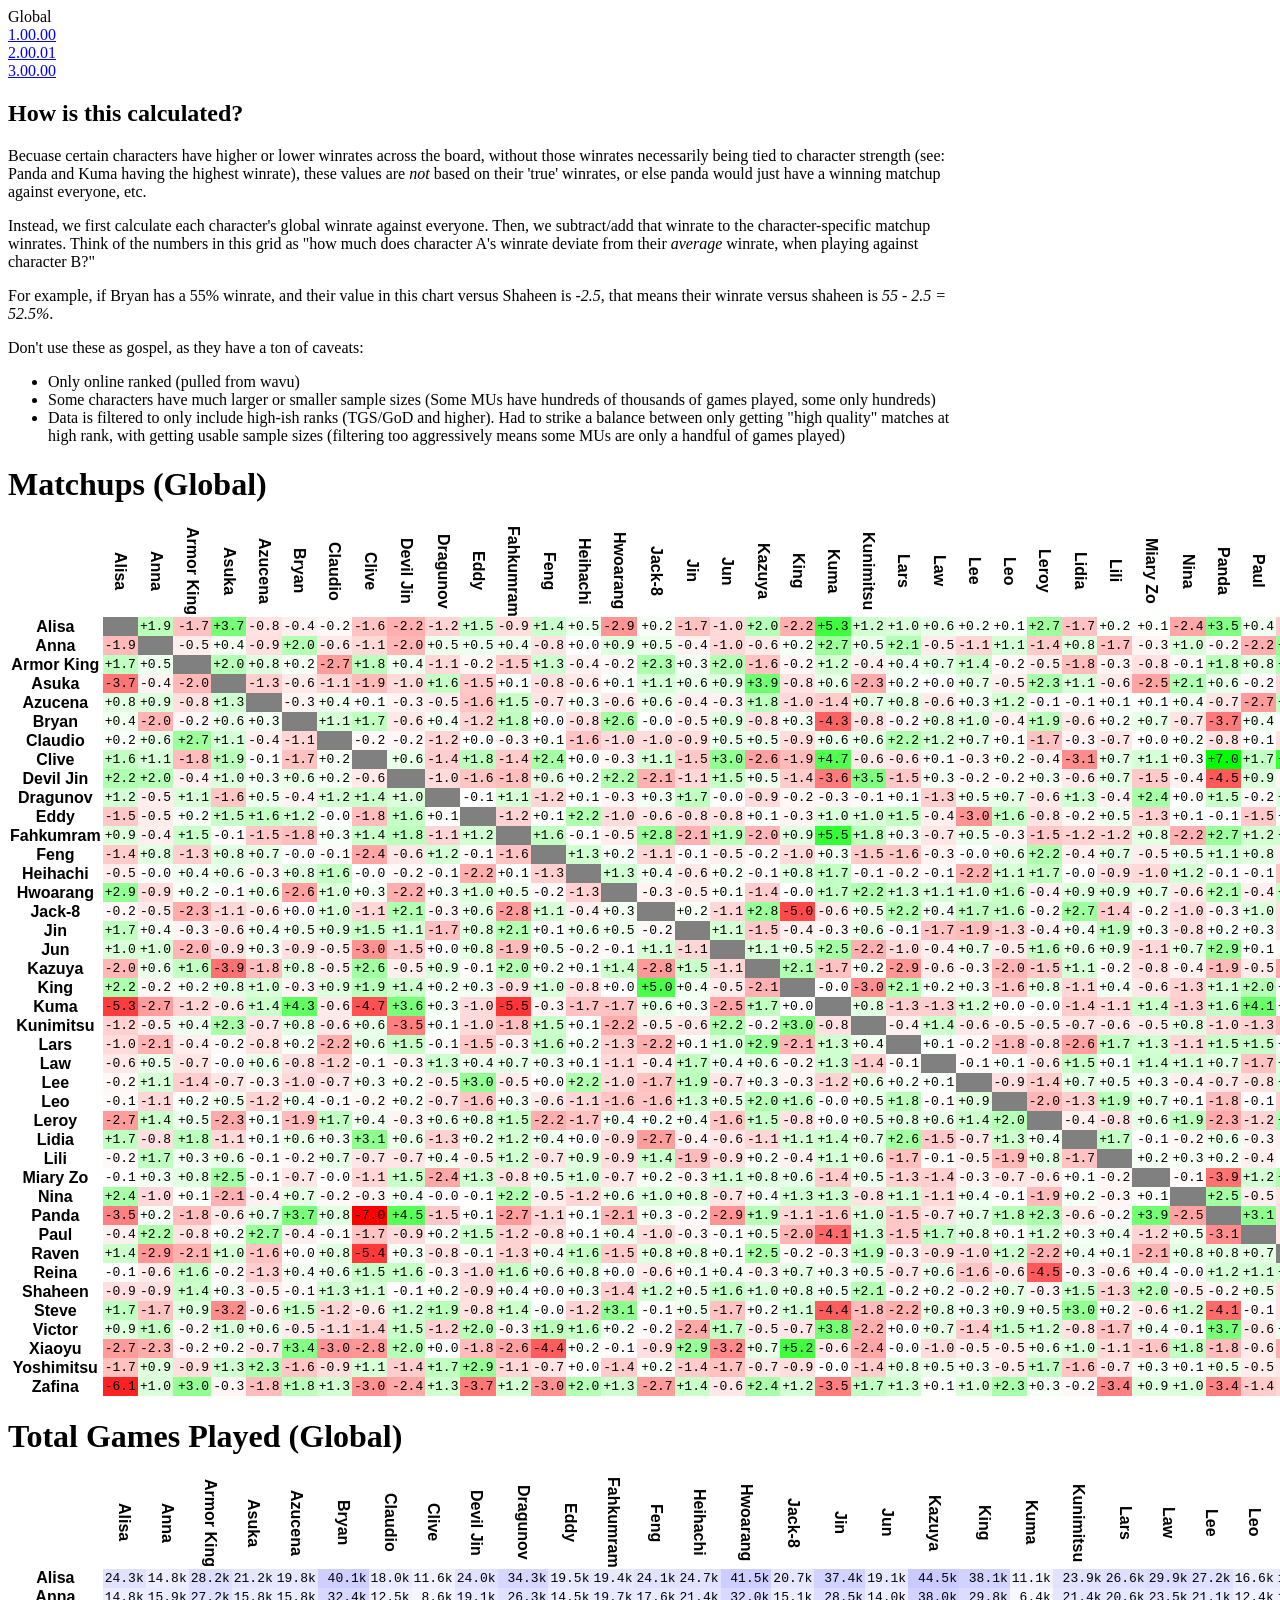
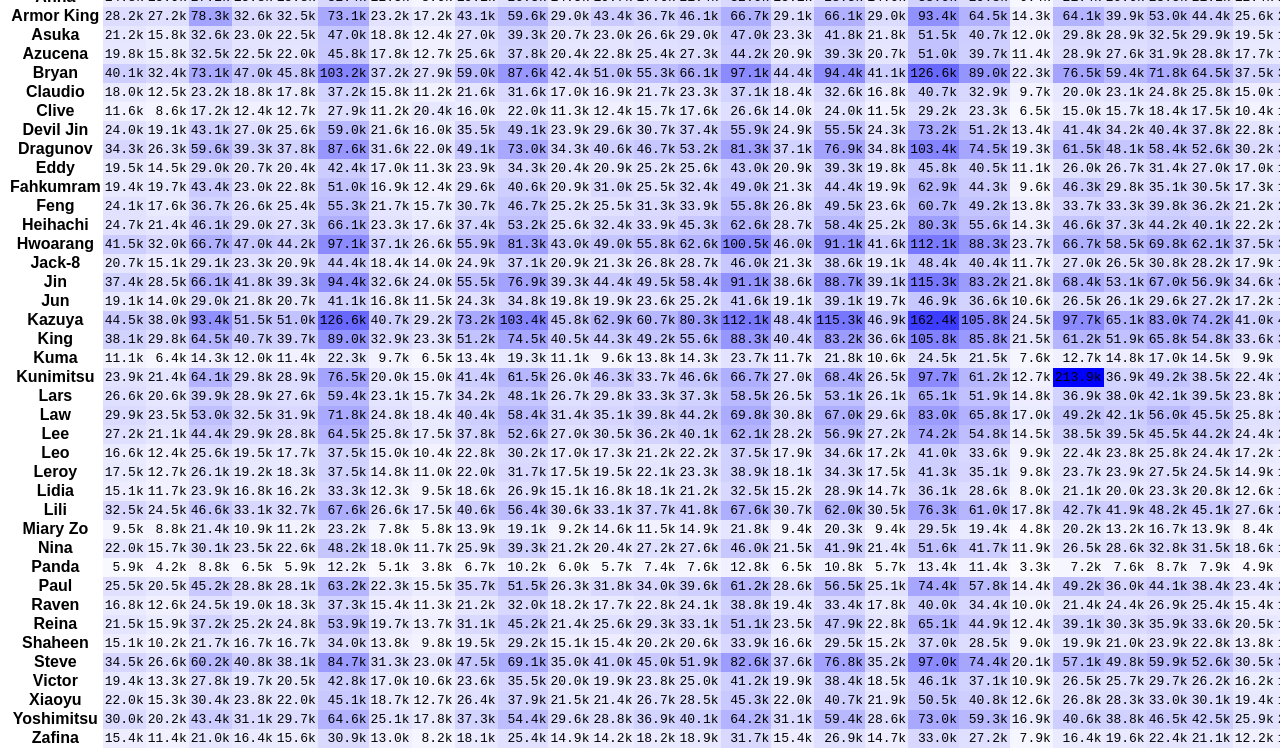
==== commit be4de707: "relative urls" ====
--- a/output/index.html
+++ b/output/index.html
@@ -1,55166 +1,18487 @@
 <!DOCTYPE html>
 <html lang="en">
- <head>
-  <title>
-   Global - Tekken Matchups
-  </title>
-  <link href="/style.css" rel="stylesheet"/>
- </head>
- <body>
-  <div class="link-list">
-   <div class="link-list-link">
-    Global
-   </div>
-   <div class="link-list-link">
-    <a href="/10000.html">
-     1.00.00
-    </a>
-   </div>
-   <div class="link-list-link">
-    <a href="/20001.html">
-     2.00.01
-    </a>
-   </div>
-   <div class="link-list-link">
-    <a href="/30000.html">
-     3.00.00
-    </a>
-   </div>
-  </div>
-  <section class="explainer">
-   <h1>
-    How is this calculated?
-   </h1>
-   <p>
-    Becuase certain characters have higher or lower winrates across the board, without those winrates necessarily being tied to character strength (see: Panda and Kuma having the highest winrate), these values are
-    <i>
-     not
-    </i>
-    based on their 'true' winrates, or else panda would just have a winning matchup against everyone, etc.
-   </p>
-   <p>
-    Instead, we first calculate each character's global winrate against everyone. Then, we subtract/add that winrate to the character-specific matchup winrates. Think of the numbers in this grid as "how much does character A's winrate deviate from their
-    <i>
-     average
-    </i>
-    winrate, when playing against character B?"
-   </p>
-   <p>
-    For example, if Bryan has a 55% winrate, and their value in this chart versus Shaheen is
-    <i>
-     -2.5
-    </i>
-    , that means their winrate versus shaheen is
-    <i>
-     55 - 2.5 = 52.5%
-    </i>
-    .
-   </p>
-   <p>
-    Don't use these as gospel, as they have a ton of caveats:
-   </p>
-   <p>
-    <ul>
-     <li>
-      Only online ranked (pulled from wavu)
-     </li>
-     <li>
-      Some characters have much larger or smaller sample sizes (Some MUs have hundreds of thousands of games played, some only hundreds)
-     </li>
-     <li>
-      Data is filtered to only include high-ish ranks (TGS/GoD and higher). Had to strike a balance between only getting "high quality" matches at high rank, with getting usable sample sizes (filtering too aggressively means some MUs are only a handful of games played)
-     </li>
-    </ul>
-   </p>
-  </section>
-  <h1>
-   Matchups (Global)
-  </h1>
-  <table>
-   <thead>
+<head>
+  <title>Global - Tekken Matchups</title>
+  <link rel="stylesheet" href="style.css" />
+</head>
+<body>
+
+
+<div class="link-list">
+
+<div class="link-list-link">
+
+  Global
+
+</div>
+
+<div class="link-list-link">
+
+  <a href="10000.html">1.00.00</a>
+
+</div>
+
+<div class="link-list-link">
+
+  <a href="20001.html">2.00.01</a>
+
+</div>
+
+<div class="link-list-link">
+
+  <a href="30000.html">3.00.00</a>
+
+</div>
+
+</div>
+
+<section class="explainer">
+<h1>How is this calculated?</h1>
+<p>Becuase certain characters have higher or lower winrates across the board, without those winrates necessarily being tied to character strength (see: Panda and Kuma having the highest winrate), these values are <i>not</i> based on their 'true' winrates, or else panda would just have a winning matchup against everyone, etc.</p>
+<p>Instead, we first calculate each character's global winrate against everyone. Then, we subtract/add that winrate to the character-specific matchup winrates. Think of the numbers in this grid as "how much does character A's winrate deviate from their <i>average</i> winrate, when playing against character B?"</p>
+<p>For example, if Bryan has a 55% winrate, and their value in this chart versus Shaheen is <i>-2.5</i>, that means their winrate versus shaheen is <i>55 - 2.5 = 52.5%</i>.</p>
+<p>Don't use these as gospel, as they have a ton of caveats:</p>
+<p><ul>
+<li>Only online ranked (pulled from wavu)</li>
+<li>Some characters have much larger or smaller sample sizes (Some MUs have hundreds of thousands of games played, some only hundreds)</li>
+<li>Data is filtered to only include high-ish ranks (TGS/GoD and higher). Had to strike a balance between only getting "high quality" matches at high rank, with getting usable sample sizes (filtering too aggressively means some MUs are only a handful of games played)</li>
+</ul></p>
+</section>
+<h1>Matchups (Global)</h1>
+
+<table>
+  <thead>
     <tr>
-     <th>
-     </th>
-     <th class="chara-header">
-      Alisa
-     </th>
-     <th class="chara-header">
-      Anna
-     </th>
-     <th class="chara-header">
-      Armor King
-     </th>
-     <th class="chara-header">
-      Asuka
-     </th>
-     <th class="chara-header">
-      Azucena
-     </th>
-     <th class="chara-header">
-      Bryan
-     </th>
-     <th class="chara-header">
-      Claudio
-     </th>
-     <th class="chara-header">
-      Clive
-     </th>
-     <th class="chara-header">
-      Devil Jin
-     </th>
-     <th class="chara-header">
-      Dragunov
-     </th>
-     <th class="chara-header">
-      Eddy
-     </th>
-     <th class="chara-header">
-      Fahkumram
-     </th>
-     <th class="chara-header">
-      Feng
-     </th>
-     <th class="chara-header">
-      Heihachi
-     </th>
-     <th class="chara-header">
-      Hwoarang
-     </th>
-     <th class="chara-header">
-      Jack-8
-     </th>
-     <th class="chara-header">
-      Jin
-     </th>
-     <th class="chara-header">
-      Jun
-     </th>
-     <th class="chara-header">
-      Kazuya
-     </th>
-     <th class="chara-header">
-      King
-     </th>
-     <th class="chara-header">
-      Kuma
-     </th>
-     <th class="chara-header">
-      Kunimitsu
-     </th>
-     <th class="chara-header">
-      Lars
-     </th>
-     <th class="chara-header">
-      Law
-     </th>
-     <th class="chara-header">
-      Lee
-     </th>
-     <th class="chara-header">
-      Leo
-     </th>
-     <th class="chara-header">
-      Leroy
-     </th>
-     <th class="chara-header">
-      Lidia
-     </th>
-     <th class="chara-header">
-      Lili
-     </th>
-     <th class="chara-header">
-      Miary Zo
-     </th>
-     <th class="chara-header">
-      Nina
-     </th>
-     <th class="chara-header">
-      Panda
-     </th>
-     <th class="chara-header">
-      Paul
-     </th>
-     <th class="chara-header">
-      Raven
-     </th>
-     <th class="chara-header">
-      Reina
-     </th>
-     <th class="chara-header">
-      Shaheen
-     </th>
-     <th class="chara-header">
-      Steve
-     </th>
-     <th class="chara-header">
-      Victor
-     </th>
-     <th class="chara-header">
-      Xiaoyu
-     </th>
-     <th class="chara-header">
-      Yoshimitsu
-     </th>
-     <th class="chara-header">
-      Zafina
-     </th>
+      <th></th>
+      <th class="chara-header">Alisa</th><th class="chara-header">Anna</th><th class="chara-header">Armor King</th><th class="chara-header">Asuka</th><th class="chara-header">Azucena</th><th class="chara-header">Bryan</th><th class="chara-header">Claudio</th><th class="chara-header">Clive</th><th class="chara-header">Devil Jin</th><th class="chara-header">Dragunov</th><th class="chara-header">Eddy</th><th class="chara-header">Fahkumram</th><th class="chara-header">Feng</th><th class="chara-header">Heihachi</th><th class="chara-header">Hwoarang</th><th class="chara-header">Jack-8</th><th class="chara-header">Jin</th><th class="chara-header">Jun</th><th class="chara-header">Kazuya</th><th class="chara-header">King</th><th class="chara-header">Kuma</th><th class="chara-header">Kunimitsu</th><th class="chara-header">Lars</th><th class="chara-header">Law</th><th class="chara-header">Lee</th><th class="chara-header">Leo</th><th class="chara-header">Leroy</th><th class="chara-header">Lidia</th><th class="chara-header">Lili</th><th class="chara-header">Miary Zo</th><th class="chara-header">Nina</th><th class="chara-header">Panda</th><th class="chara-header">Paul</th><th class="chara-header">Raven</th><th class="chara-header">Reina</th><th class="chara-header">Shaheen</th><th class="chara-header">Steve</th><th class="chara-header">Victor</th><th class="chara-header">Xiaoyu</th><th class="chara-header">Yoshimitsu</th><th class="chara-header">Zafina</th>
     </tr>
-   </thead>
-   <tbody>
+  </thead>
+  <tbody>
     <tr>
-     <th scope="row">
-      Alisa
-     </th>
-     <td class="cell cell-mirror">
-     </td>
-     <td class="cell" style="background-color: #bbffbb">
-      <span>
-       +1.9
-      </span>
-      <div class="cell-tooltip">
-       <div>
-        <b>
-         Alisa
-        </b>
-        has a
-       </div>
-       <div>
-        <b>
-         +1.861
-        </b>
-        matchup
-       </div>
-       <div>
-        versus
-        <b>
-         Anna
-        </b>
-       </div>
-       <div class="smaller">
-        14,795 games
-       </div>
-      </div>
-     </td>
-     <td class="cell" style="background-color: #ffc1c1">
-      <span>
-       -1.7
-      </span>
-      <div class="cell-tooltip">
-       <div>
-        <b>
-         Alisa
-        </b>
-        has a
-       </div>
-       <div>
-        <b>
-         -1.678
-        </b>
-        matchup
-       </div>
-       <div>
-        versus
-        <b>
-         Armor King
-        </b>
-       </div>
-       <div class="smaller">
-        28,225 games
-       </div>
-      </div>
-     </td>
-     <td class="cell" style="background-color: #76ff76">
-      <span>
-       +3.7
-      </span>
-      <div class="cell-tooltip">
-       <div>
-        <b>
-         Alisa
-        </b>
-        has a
-       </div>
-       <div>
-        <b>
-         +3.741
-        </b>
-        matchup
-       </div>
-       <div>
-        versus
-        <b>
-         Asuka
-        </b>
-       </div>
-       <div class="smaller">
-        21,187 games
-       </div>
-      </div>
-     </td>
-     <td class="cell" style="background-color: #ffe2e2">
-      <span>
-       -0.8
-      </span>
-      <div class="cell-tooltip">
-       <div>
-        <b>
-         Alisa
-        </b>
-        has a
-       </div>
-       <div>
-        <b>
-         -0.787
-        </b>
-        matchup
-       </div>
-       <div>
-        versus
-        <b>
-         Azucena
-        </b>
-       </div>
-       <div class="smaller">
-        19,825 games
-       </div>
-      </div>
-     </td>
-     <td class="cell" style="background-color: #fff0f0">
-      <span>
-       -0.4
-      </span>
-      <div class="cell-tooltip">
-       <div>
-        <b>
-         Alisa
-        </b>
-        has a
-       </div>
-       <div>
-        <b>
-         -0.415
-        </b>
-        matchup
-       </div>
-       <div>
-        versus
-        <b>
-         Bryan
-        </b>
-       </div>
-       <div class="smaller">
-        40,140 games
-       </div>
-      </div>
-     </td>
-     <td class="cell" style="background-color: #fff8f8">
-      <span>
-       -0.2
-      </span>
-      <div class="cell-tooltip">
-       <div>
-        <b>
-         Alisa
-        </b>
-        has a
-       </div>
-       <div>
-        <b>
-         -0.188
-        </b>
-        matchup
-       </div>
-       <div>
-        versus
-        <b>
-         Claudio
-        </b>
-       </div>
-       <div class="smaller">
-        18,013 games
-       </div>
-      </div>
-     </td>
-     <td class="cell" style="background-color: #ffc3c3">
-      <span>
-       -1.6
-      </span>
-      <div class="cell-tooltip">
-       <div>
-        <b>
-         Alisa
-        </b>
-        has a
-       </div>
-       <div>
-        <b>
-         -1.632
-        </b>
-        matchup
-       </div>
-       <div>
-        versus
-        <b>
-         Clive
-        </b>
-       </div>
-       <div class="smaller">
-        11,559 games
-       </div>
-      </div>
-     </td>
-     <td class="cell" style="background-color: #ffafaf">
-      <span>
-       -2.2
-      </span>
-      <div class="cell-tooltip">
-       <div>
-        <b>
-         Alisa
-        </b>
-        has a
-       </div>
-       <div>
-        <b>
-         -2.169
-        </b>
-        matchup
-       </div>
-       <div>
-        versus
-        <b>
-         Devil Jin
-        </b>
-       </div>
-       <div class="smaller">
-        23,961 games
-       </div>
-      </div>
-     </td>
-     <td class="cell" style="background-color: #ffd4d4">
-      <span>
-       -1.2
-      </span>
-      <div class="cell-tooltip">
-       <div>
-        <b>
-         Alisa
-        </b>
-        has a
-       </div>
-       <div>
-        <b>
-         -1.167
-        </b>
-        matchup
-       </div>
-       <div>
-        versus
-        <b>
-         Dragunov
-        </b>
-       </div>
-       <div class="smaller">
-        34,347 games
-       </div>
-      </div>
-     </td>
-     <td class="cell" style="background-color: #c8ffc8">
-      <span>
-       +1.5
-      </span>
-      <div class="cell-tooltip">
-       <div>
-        <b>
-         Alisa
-        </b>
-        has a
-       </div>
-       <div>
-        <b>
-         +1.511
-        </b>
-        matchup
-       </div>
-       <div>
-        versus
-        <b>
-         Eddy
-        </b>
-       </div>
-       <div class="smaller">
-        19,482 games
-       </div>
-      </div>
-     </td>
-     <td class="cell" style="background-color: #ffdede">
-      <span>
-       -0.9
-      </span>
-      <div class="cell-tooltip">
-       <div>
-        <b>
-         Alisa
-        </b>
-        has a
-       </div>
-       <div>
-        <b>
-         -0.901
-        </b>
-        matchup
-       </div>
-       <div>
-        versus
-        <b>
-         Fahkumram
-        </b>
-       </div>
-       <div class="smaller">
-        19,395 games
-       </div>
-      </div>
-     </td>
-     <td class="cell" style="background-color: #cbffcb">
-      <span>
-       +1.4
-      </span>
-      <div class="cell-tooltip">
-       <div>
-        <b>
-         Alisa
-        </b>
-        has a
-       </div>
-       <div>
-        <b>
-         +1.415
-        </b>
-        matchup
-       </div>
-       <div>
-        versus
-        <b>
-         Feng
-        </b>
-       </div>
-       <div class="smaller">
-        24,088 games
-       </div>
-      </div>
-     </td>
-     <td class="cell" style="background-color: #edffed">
-      <span>
-       +0.5
-      </span>
-      <div class="cell-tooltip">
-       <div>
-        <b>
-         Alisa
-        </b>
-        has a
-       </div>
-       <div>
-        <b>
-         +0.497
-        </b>
-        matchup
-       </div>
-       <div>
-        versus
-        <b>
-         Heihachi
-        </b>
-       </div>
-       <div class="smaller">
-        24,690 games
-       </div>
-      </div>
-     </td>
-     <td class="cell" style="background-color: #ff9494">
-      <span>
-       -2.9
-      </span>
-      <div class="cell-tooltip">
-       <div>
-        <b>
-         Alisa
-        </b>
-        has a
-       </div>
-       <div>
-        <b>
-         -2.918
-        </b>
-        matchup
-       </div>
-       <div>
-        versus
-        <b>
-         Hwoarang
-        </b>
-       </div>
-       <div class="smaller">
-        41,526 games
-       </div>
-      </div>
-     </td>
-     <td class="cell" style="background-color: #f6fff6">
-      <span>
-       +0.2
-      </span>
-      <div class="cell-tooltip">
-       <div>
-        <b>
-         Alisa
-        </b>
-        has a
-       </div>
-       <div>
-        <b>
-         +0.249
-        </b>
-        matchup
-       </div>
-       <div>
-        versus
-        <b>
-         Jack-8
-        </b>
-       </div>
-       <div class="smaller">
-        20,724 games
-       </div>
-      </div>
-     </td>
-     <td class="cell" style="background-color: #ffc0c0">
-      <span>
-       -1.7
-      </span>
-      <div class="cell-tooltip">
-       <div>
-        <b>
-         Alisa
-        </b>
-        has a
-       </div>
-       <div>
-        <b>
-         -1.725
-        </b>
-        matchup
-       </div>
-       <div>
-        versus
-        <b>
-         Jin
-        </b>
-       </div>
-       <div class="smaller">
-        37,410 games
-       </div>
-      </div>
-     </td>
-     <td class="cell" style="background-color: #ffd9d9">
-      <span>
-       -1.0
-      </span>
-      <div class="cell-tooltip">
-       <div>
-        <b>
-         Alisa
-        </b>
-        has a
-       </div>
-       <div>
-        <b>
-         -1.039
-        </b>
-        matchup
-       </div>
-       <div>
-        versus
-        <b>
-         Jun
-        </b>
-       </div>
-       <div class="smaller">
-        19,145 games
-       </div>
-      </div>
-     </td>
-     <td class="cell" style="background-color: #b6ffb6">
-      <span>
-       +2.0
-      </span>
-      <div class="cell-tooltip">
-       <div>
-        <b>
-         Alisa
-        </b>
-        has a
-       </div>
-       <div>
-        <b>
-         +2.003
-        </b>
-        matchup
-       </div>
-       <div>
-        versus
-        <b>
-         Kazuya
-        </b>
-       </div>
-       <div class="smaller">
-        44,476 games
-       </div>
-      </div>
-     </td>
-     <td class="cell" style="background-color: #ffafaf">
-      <span>
-       -2.2
-      </span>
-      <div class="cell-tooltip">
-       <div>
-        <b>
-         Alisa
-        </b>
-        has a
-       </div>
-       <div>
-        <b>
-         -2.172
-        </b>
-        matchup
-       </div>
-       <div>
-        versus
-        <b>
-         King
-        </b>
-       </div>
-       <div class="smaller">
-        38,116 games
-       </div>
-      </div>
-     </td>
-     <td class="cell" style="background-color: #3dff3d">
-      <span>
-       +5.3
-      </span>
-      <div class="cell-tooltip">
-       <div>
-        <b>
-         Alisa
-        </b>
-        has a
-       </div>
-       <div>
-        <b>
-         +5.293
-        </b>
-        matchup
-       </div>
-       <div>
-        versus
-        <b>
-         Kuma
-        </b>
-       </div>
-       <div class="smaller">
-        11,051 games
-       </div>
-      </div>
-     </td>
-     <td class="cell" style="background-color: #d2ffd2">
-      <span>
-       +1.2
-      </span>
-      <div class="cell-tooltip">
-       <div>
-        <b>
-         Alisa
-        </b>
-        has a
-       </div>
-       <div>
-        <b>
-         +1.218
-        </b>
-        matchup
-       </div>
-       <div>
-        versus
-        <b>
-         Kunimitsu
-        </b>
-       </div>
-       <div class="smaller">
-        23,942 games
-       </div>
-      </div>
-     </td>
-     <td class="cell" style="background-color: #dbffdb">
-      <span>
-       +1.0
-      </span>
-      <div class="cell-tooltip">
-       <div>
-        <b>
-         Alisa
-        </b>
-        has a
-       </div>
-       <div>
-        <b>
-         +0.974
-        </b>
-        matchup
-       </div>
-       <div>
-        versus
-        <b>
-         Lars
-        </b>
-       </div>
-       <div class="smaller">
-        26,648 games
-       </div>
-      </div>
-     </td>
-     <td class="cell" style="background-color: #e8ffe8">
-      <span>
-       +0.6
-      </span>
-      <div class="cell-tooltip">
-       <div>
-        <b>
-         Alisa
-        </b>
-        has a
-       </div>
-       <div>
-        <b>
-         +0.625
-        </b>
-        matchup
-       </div>
-       <div>
-        versus
-        <b>
-         Law
-        </b>
-       </div>
-       <div class="smaller">
-        29,910 games
-       </div>
-      </div>
-     </td>
-     <td class="cell" style="background-color: #f6fff6">
-      <span>
-       +0.2
-      </span>
-      <div class="cell-tooltip">
-       <div>
-        <b>
-         Alisa
-        </b>
-        has a
-       </div>
-       <div>
-        <b>
-         +0.236
-        </b>
-        matchup
-       </div>
-       <div>
-        versus
-        <b>
-         Lee
-        </b>
-       </div>
-       <div class="smaller">
-        27,186 games
-       </div>
-      </div>
-     </td>
-     <td class="cell" style="background-color: #fafffa">
-      <span>
-       +0.1
-      </span>
-      <div class="cell-tooltip">
-       <div>
-        <b>
-         Alisa
-        </b>
-        has a
-       </div>
-       <div>
-        <b>
-         +0.123
-        </b>
-        matchup
-       </div>
-       <div>
-        versus
-        <b>
-         Leo
-        </b>
-       </div>
-       <div class="smaller">
-        16,592 games
-       </div>
-      </div>
-     </td>
-     <td class="cell" style="background-color: #9cff9c">
-      <span>
-       +2.7
-      </span>
-      <div class="cell-tooltip">
-       <div>
-        <b>
-         Alisa
-        </b>
-        has a
-       </div>
-       <div>
-        <b>
-         +2.713
-        </b>
-        matchup
-       </div>
-       <div>
-        versus
-        <b>
-         Leroy
-        </b>
-       </div>
-       <div class="smaller">
-        17,546 games
-       </div>
-      </div>
-     </td>
-     <td class="cell" style="background-color: #ffc1c1">
-      <span>
-       -1.7
-      </span>
-      <div class="cell-tooltip">
-       <div>
-        <b>
-         Alisa
-        </b>
-        has a
-       </div>
-       <div>
-        <b>
-         -1.684
-        </b>
-        matchup
-       </div>
-       <div>
-        versus
-        <b>
-         Lidia
-        </b>
-       </div>
-       <div class="smaller">
-        15,137 games
-       </div>
-      </div>
-     </td>
-     <td class="cell" style="background-color: #f8fff8">
-      <span>
-       +0.2
-      </span>
-      <div class="cell-tooltip">
-       <div>
-        <b>
-         Alisa
-        </b>
-        has a
-       </div>
-       <div>
-        <b>
-         +0.196
-        </b>
-        matchup
-       </div>
-       <div>
-        versus
-        <b>
-         Lili
-        </b>
-       </div>
-       <div class="smaller">
-        32,550 games
-       </div>
-      </div>
-     </td>
-     <td class="cell" style="background-color: #fdfffd">
-      <span>
-       +0.1
-      </span>
-      <div class="cell-tooltip">
-       <div>
-        <b>
-         Alisa
-        </b>
-        has a
-       </div>
-       <div>
-        <b>
-         +0.065
-        </b>
-        matchup
-       </div>
-       <div>
-        versus
-        <b>
-         Miary Zo
-        </b>
-       </div>
-       <div class="smaller">
-        9,482 games
-       </div>
-      </div>
-     </td>
-     <td class="cell" style="background-color: #ffa7a7">
-      <span>
-       -2.4
-      </span>
-      <div class="cell-tooltip">
-       <div>
-        <b>
-         Alisa
-        </b>
-        has a
-       </div>
-       <div>
-        <b>
-         -2.392
-        </b>
-        matchup
-       </div>
-       <div>
-        versus
-        <b>
-         Nina
-        </b>
-       </div>
-       <div class="smaller">
-        22,028 games
-       </div>
-      </div>
-     </td>
-     <td class="cell" style="background-color: #80ff80">
-      <span>
-       +3.5
-      </span>
-      <div class="cell-tooltip">
-       <div>
-        <b>
-         Alisa
-        </b>
-        has a
-       </div>
-       <div>
-        <b>
-         +3.473
-        </b>
-        matchup
-       </div>
-       <div>
-        versus
-        <b>
-         Panda
-        </b>
-       </div>
-       <div class="smaller">
-        5,908 games
-       </div>
-      </div>
-     </td>
-     <td class="cell" style="background-color: #f0fff0">
-      <span>
-       +0.4
-      </span>
-      <div class="cell-tooltip">
-       <div>
-        <b>
-         Alisa
-        </b>
-        has a
-       </div>
-       <div>
-        <b>
-         +0.400
-        </b>
-        matchup
-       </div>
-       <div>
-        versus
-        <b>
-         Paul
-        </b>
-       </div>
-       <div class="smaller">
-        25,458 games
-       </div>
-      </div>
-     </td>
-     <td class="cell" style="background-color: #ffcccc">
-      <span>
-       -1.4
-      </span>
-      <div class="cell-tooltip">
-       <div>
-        <b>
-         Alisa
-        </b>
-        has a
-       </div>
-       <div>
-        <b>
-         -1.393
-        </b>
-        matchup
-       </div>
-       <div>
-        versus
-        <b>
-         Raven
-        </b>
-       </div>
-       <div class="smaller">
-        16,789 games
-       </div>
-      </div>
-     </td>
-     <td class="cell" style="background-color: #fdfffd">
-      <span>
-       +0.1
-      </span>
-      <div class="cell-tooltip">
-       <div>
-        <b>
-         Alisa
-        </b>
-        has a
-       </div>
-       <div>
-        <b>
-         +0.056
-        </b>
-        matchup
-       </div>
-       <div>
-        versus
-        <b>
-         Reina
-        </b>
-       </div>
-       <div class="smaller">
-        21,499 games
-       </div>
-      </div>
-     </td>
-     <td class="cell" style="background-color: #dfffdf">
-      <span>
-       +0.9
-      </span>
-      <div class="cell-tooltip">
-       <div>
-        <b>
-         Alisa
-        </b>
-        has a
-       </div>
-       <div>
-        <b>
-         +0.864
-        </b>
-        matchup
-       </div>
-       <div>
-        versus
-        <b>
-         Shaheen
-        </b>
-       </div>
-       <div class="smaller">
-        15,147 games
-       </div>
-      </div>
-     </td>
-     <td class="cell" style="background-color: #ffbfbf">
-      <span>
-       -1.7
-      </span>
-      <div class="cell-tooltip">
-       <div>
-        <b>
-         Alisa
-        </b>
-        has a
-       </div>
-       <div>
-        <b>
-         -1.739
-        </b>
-        matchup
-       </div>
-       <div>
-        versus
-        <b>
-         Steve
-        </b>
-       </div>
-       <div class="smaller">
-        34,478 games
-       </div>
-      </div>
-     </td>
-     <td class="cell" style="background-color: #ffdddd">
-      <span>
-       -0.9
-      </span>
-      <div class="cell-tooltip">
-       <div>
-        <b>
-         Alisa
-        </b>
-        has a
-       </div>
-       <div>
-        <b>
-         -0.930
-        </b>
-        matchup
-       </div>
-       <div>
-        versus
-        <b>
-         Victor
-        </b>
-       </div>
-       <div class="smaller">
-        19,366 games
-       </div>
-      </div>
-     </td>
-     <td class="cell" style="background-color: #9bff9b">
-      <span>
-       +2.7
-      </span>
-      <div class="cell-tooltip">
-       <div>
-        <b>
-         Alisa
-        </b>
-        has a
-       </div>
-       <div>
-        <b>
-         +2.729
-        </b>
-        matchup
-       </div>
-       <div>
-        versus
-        <b>
-         Xiaoyu
-        </b>
-       </div>
-       <div class="smaller">
-        21,969 games
-       </div>
-      </div>
-     </td>
-     <td class="cell" style="background-color: #c0ffc0">
-      <span>
-       +1.7
-      </span>
-      <div class="cell-tooltip">
-       <div>
-        <b>
-         Alisa
-        </b>
-        has a
-       </div>
-       <div>
-        <b>
-         +1.718
-        </b>
-        matchup
-       </div>
-       <div>
-        versus
-        <b>
-         Yoshimitsu
-        </b>
-       </div>
-       <div class="smaller">
-        29,985 games
-       </div>
-      </div>
-     </td>
-     <td class="cell" style="background-color: #21ff21">
-      <span>
-       +6.1
-      </span>
-      <div class="cell-tooltip">
-       <div>
-        <b>
-         Alisa
-        </b>
-        has a
-       </div>
-       <div>
-        <b>
-         +6.054
-        </b>
-        matchup
-       </div>
-       <div>
-        versus
-        <b>
-         Zafina
-        </b>
-       </div>
-       <div class="smaller">
-        15,360 games
-       </div>
-      </div>
-     </td>
+      <th scope="row">Alisa</th>
+      
+            <td class="cell cell-mirror"></td><td class="cell" style="background-color: #bbffbb">
+              <span>+1.9</span><div class="cell-tooltip">
+                  
+            <div><b>Alisa</b> has a</div>
+            <div><b>+1.861</b> matchup</div>
+            <div>versus <b>Anna</b></div>
+            <div class="smaller">14,795 games</div>
+        
+                </div>
+            </td><td class="cell" style="background-color: #ffc1c1">
+              <span>-1.7</span><div class="cell-tooltip">
+                  
+            <div><b>Alisa</b> has a</div>
+            <div><b>-1.678</b> matchup</div>
+            <div>versus <b>Armor King</b></div>
+            <div class="smaller">28,225 games</div>
+        
+                </div>
+            </td><td class="cell" style="background-color: #76ff76">
+              <span>+3.7</span><div class="cell-tooltip">
+                  
+            <div><b>Alisa</b> has a</div>
+            <div><b>+3.741</b> matchup</div>
+            <div>versus <b>Asuka</b></div>
+            <div class="smaller">21,187 games</div>
+        
+                </div>
+            </td><td class="cell" style="background-color: #ffe2e2">
+              <span>-0.8</span><div class="cell-tooltip">
+                  
+            <div><b>Alisa</b> has a</div>
+            <div><b>-0.787</b> matchup</div>
+            <div>versus <b>Azucena</b></div>
+            <div class="smaller">19,825 games</div>
+        
+                </div>
+            </td><td class="cell" style="background-color: #fff0f0">
+              <span>-0.4</span><div class="cell-tooltip">
+                  
+            <div><b>Alisa</b> has a</div>
+            <div><b>-0.415</b> matchup</div>
+            <div>versus <b>Bryan</b></div>
+            <div class="smaller">40,140 games</div>
+        
+                </div>
+            </td><td class="cell" style="background-color: #fff8f8">
+              <span>-0.2</span><div class="cell-tooltip">
+                  
+            <div><b>Alisa</b> has a</div>
+            <div><b>-0.188</b> matchup</div>
+            <div>versus <b>Claudio</b></div>
+            <div class="smaller">18,013 games</div>
+        
+                </div>
+            </td><td class="cell" style="background-color: #ffc3c3">
+              <span>-1.6</span><div class="cell-tooltip">
+                  
+            <div><b>Alisa</b> has a</div>
+            <div><b>-1.632</b> matchup</div>
+            <div>versus <b>Clive</b></div>
+            <div class="smaller">11,559 games</div>
+        
+                </div>
+            </td><td class="cell" style="background-color: #ffafaf">
+              <span>-2.2</span><div class="cell-tooltip">
+                  
+            <div><b>Alisa</b> has a</div>
+            <div><b>-2.169</b> matchup</div>
+            <div>versus <b>Devil Jin</b></div>
+            <div class="smaller">23,961 games</div>
+        
+                </div>
+            </td><td class="cell" style="background-color: #ffd4d4">
+              <span>-1.2</span><div class="cell-tooltip">
+                  
+            <div><b>Alisa</b> has a</div>
+            <div><b>-1.167</b> matchup</div>
+            <div>versus <b>Dragunov</b></div>
+            <div class="smaller">34,347 games</div>
+        
+                </div>
+            </td><td class="cell" style="background-color: #c8ffc8">
+              <span>+1.5</span><div class="cell-tooltip">
+                  
+            <div><b>Alisa</b> has a</div>
+            <div><b>+1.511</b> matchup</div>
+            <div>versus <b>Eddy</b></div>
+            <div class="smaller">19,482 games</div>
+        
+                </div>
+            </td><td class="cell" style="background-color: #ffdede">
+              <span>-0.9</span><div class="cell-tooltip">
+                  
+            <div><b>Alisa</b> has a</div>
+            <div><b>-0.901</b> matchup</div>
+            <div>versus <b>Fahkumram</b></div>
+            <div class="smaller">19,395 games</div>
+        
+                </div>
+            </td><td class="cell" style="background-color: #cbffcb">
+              <span>+1.4</span><div class="cell-tooltip">
+                  
+            <div><b>Alisa</b> has a</div>
+            <div><b>+1.415</b> matchup</div>
+            <div>versus <b>Feng</b></div>
+            <div class="smaller">24,088 games</div>
+        
+                </div>
+            </td><td class="cell" style="background-color: #edffed">
+              <span>+0.5</span><div class="cell-tooltip">
+                  
+            <div><b>Alisa</b> has a</div>
+            <div><b>+0.497</b> matchup</div>
+            <div>versus <b>Heihachi</b></div>
+            <div class="smaller">24,690 games</div>
+        
+                </div>
+            </td><td class="cell" style="background-color: #ff9494">
+              <span>-2.9</span><div class="cell-tooltip">
+                  
+            <div><b>Alisa</b> has a</div>
+            <div><b>-2.918</b> matchup</div>
+            <div>versus <b>Hwoarang</b></div>
+            <div class="smaller">41,526 games</div>
+        
+                </div>
+            </td><td class="cell" style="background-color: #f6fff6">
+              <span>+0.2</span><div class="cell-tooltip">
+                  
+            <div><b>Alisa</b> has a</div>
+            <div><b>+0.249</b> matchup</div>
+            <div>versus <b>Jack-8</b></div>
+            <div class="smaller">20,724 games</div>
+        
+                </div>
+            </td><td class="cell" style="background-color: #ffc0c0">
+              <span>-1.7</span><div class="cell-tooltip">
+                  
+            <div><b>Alisa</b> has a</div>
+            <div><b>-1.725</b> matchup</div>
+            <div>versus <b>Jin</b></div>
+            <div class="smaller">37,410 games</div>
+        
+                </div>
+            </td><td class="cell" style="background-color: #ffd9d9">
+              <span>-1.0</span><div class="cell-tooltip">
+                  
+            <div><b>Alisa</b> has a</div>
+            <div><b>-1.039</b> matchup</div>
+            <div>versus <b>Jun</b></div>
+            <div class="smaller">19,145 games</div>
+        
+                </div>
+            </td><td class="cell" style="background-color: #b6ffb6">
+              <span>+2.0</span><div class="cell-tooltip">
+                  
+            <div><b>Alisa</b> has a</div>
+            <div><b>+2.003</b> matchup</div>
+            <div>versus <b>Kazuya</b></div>
+            <div class="smaller">44,476 games</div>
+        
+                </div>
+            </td><td class="cell" style="background-color: #ffafaf">
+              <span>-2.2</span><div class="cell-tooltip">
+                  
+            <div><b>Alisa</b> has a</div>
+            <div><b>-2.172</b> matchup</div>
+            <div>versus <b>King</b></div>
+            <div class="smaller">38,116 games</div>
+        
+                </div>
+            </td><td class="cell" style="background-color: #3dff3d">
+              <span>+5.3</span><div class="cell-tooltip">
+                  
+            <div><b>Alisa</b> has a</div>
+            <div><b>+5.293</b> matchup</div>
+            <div>versus <b>Kuma</b></div>
+            <div class="smaller">11,051 games</div>
+        
+                </div>
+            </td><td class="cell" style="background-color: #d2ffd2">
+              <span>+1.2</span><div class="cell-tooltip">
+                  
+            <div><b>Alisa</b> has a</div>
+            <div><b>+1.218</b> matchup</div>
+            <div>versus <b>Kunimitsu</b></div>
+            <div class="smaller">23,942 games</div>
+        
+                </div>
+            </td><td class="cell" style="background-color: #dbffdb">
+              <span>+1.0</span><div class="cell-tooltip">
+                  
+            <div><b>Alisa</b> has a</div>
+            <div><b>+0.974</b> matchup</div>
+            <div>versus <b>Lars</b></div>
+            <div class="smaller">26,648 games</div>
+        
+                </div>
+            </td><td class="cell" style="background-color: #e8ffe8">
+              <span>+0.6</span><div class="cell-tooltip">
+                  
+            <div><b>Alisa</b> has a</div>
+            <div><b>+0.625</b> matchup</div>
+            <div>versus <b>Law</b></div>
+            <div class="smaller">29,910 games</div>
+        
+                </div>
+            </td><td class="cell" style="background-color: #f6fff6">
+              <span>+0.2</span><div class="cell-tooltip">
+                  
+            <div><b>Alisa</b> has a</div>
+            <div><b>+0.236</b> matchup</div>
+            <div>versus <b>Lee</b></div>
+            <div class="smaller">27,186 games</div>
+        
+                </div>
+            </td><td class="cell" style="background-color: #fafffa">
+              <span>+0.1</span><div class="cell-tooltip">
+                  
+            <div><b>Alisa</b> has a</div>
+            <div><b>+0.123</b> matchup</div>
+            <div>versus <b>Leo</b></div>
+            <div class="smaller">16,592 games</div>
+        
+                </div>
+            </td><td class="cell" style="background-color: #9cff9c">
+              <span>+2.7</span><div class="cell-tooltip">
+                  
+            <div><b>Alisa</b> has a</div>
+            <div><b>+2.713</b> matchup</div>
+            <div>versus <b>Leroy</b></div>
+            <div class="smaller">17,546 games</div>
+        
+                </div>
+            </td><td class="cell" style="background-color: #ffc1c1">
+              <span>-1.7</span><div class="cell-tooltip">
+                  
+            <div><b>Alisa</b> has a</div>
+            <div><b>-1.684</b> matchup</div>
+            <div>versus <b>Lidia</b></div>
+            <div class="smaller">15,137 games</div>
+        
+                </div>
+            </td><td class="cell" style="background-color: #f8fff8">
+              <span>+0.2</span><div class="cell-tooltip">
+                  
+            <div><b>Alisa</b> has a</div>
+            <div><b>+0.196</b> matchup</div>
+            <div>versus <b>Lili</b></div>
+            <div class="smaller">32,550 games</div>
+        
+                </div>
+            </td><td class="cell" style="background-color: #fdfffd">
+              <span>+0.1</span><div class="cell-tooltip">
+                  
+            <div><b>Alisa</b> has a</div>
+            <div><b>+0.065</b> matchup</div>
+            <div>versus <b>Miary Zo</b></div>
+            <div class="smaller">9,482 games</div>
+        
+                </div>
+            </td><td class="cell" style="background-color: #ffa7a7">
+              <span>-2.4</span><div class="cell-tooltip">
+                  
+            <div><b>Alisa</b> has a</div>
+            <div><b>-2.392</b> matchup</div>
+            <div>versus <b>Nina</b></div>
+            <div class="smaller">22,028 games</div>
+        
+                </div>
+            </td><td class="cell" style="background-color: #80ff80">
+              <span>+3.5</span><div class="cell-tooltip">
+                  
+            <div><b>Alisa</b> has a</div>
+            <div><b>+3.473</b> matchup</div>
+            <div>versus <b>Panda</b></div>
+            <div class="smaller">5,908 games</div>
+        
+                </div>
+            </td><td class="cell" style="background-color: #f0fff0">
+              <span>+0.4</span><div class="cell-tooltip">
+                  
+            <div><b>Alisa</b> has a</div>
+            <div><b>+0.400</b> matchup</div>
+            <div>versus <b>Paul</b></div>
+            <div class="smaller">25,458 games</div>
+        
+                </div>
+            </td><td class="cell" style="background-color: #ffcccc">
+              <span>-1.4</span><div class="cell-tooltip">
+                  
+            <div><b>Alisa</b> has a</div>
+            <div><b>-1.393</b> matchup</div>
+            <div>versus <b>Raven</b></div>
+            <div class="smaller">16,789 games</div>
+        
+                </div>
+            </td><td class="cell" style="background-color: #fdfffd">
+              <span>+0.1</span><div class="cell-tooltip">
+                  
+            <div><b>Alisa</b> has a</div>
+            <div><b>+0.056</b> matchup</div>
+            <div>versus <b>Reina</b></div>
+            <div class="smaller">21,499 games</div>
+        
+                </div>
+            </td><td class="cell" style="background-color: #dfffdf">
+              <span>+0.9</span><div class="cell-tooltip">
+                  
+            <div><b>Alisa</b> has a</div>
+            <div><b>+0.864</b> matchup</div>
+            <div>versus <b>Shaheen</b></div>
+            <div class="smaller">15,147 games</div>
+        
+                </div>
+            </td><td class="cell" style="background-color: #ffbfbf">
+              <span>-1.7</span><div class="cell-tooltip">
+                  
+            <div><b>Alisa</b> has a</div>
+            <div><b>-1.739</b> matchup</div>
+            <div>versus <b>Steve</b></div>
+            <div class="smaller">34,478 games</div>
+        
+                </div>
+            </td><td class="cell" style="background-color: #ffdddd">
+              <span>-0.9</span><div class="cell-tooltip">
+                  
+            <div><b>Alisa</b> has a</div>
+            <div><b>-0.930</b> matchup</div>
+            <div>versus <b>Victor</b></div>
+            <div class="smaller">19,366 games</div>
+        
+                </div>
+            </td><td class="cell" style="background-color: #9bff9b">
+              <span>+2.7</span><div class="cell-tooltip">
+                  
+            <div><b>Alisa</b> has a</div>
+            <div><b>+2.729</b> matchup</div>
+            <div>versus <b>Xiaoyu</b></div>
+            <div class="smaller">21,969 games</div>
+        
+                </div>
+            </td><td class="cell" style="background-color: #c0ffc0">
+              <span>+1.7</span><div class="cell-tooltip">
+                  
+            <div><b>Alisa</b> has a</div>
+            <div><b>+1.718</b> matchup</div>
+            <div>versus <b>Yoshimitsu</b></div>
+            <div class="smaller">29,985 games</div>
+        
+                </div>
+            </td><td class="cell" style="background-color: #21ff21">
+              <span>+6.1</span><div class="cell-tooltip">
+                  
+            <div><b>Alisa</b> has a</div>
+            <div><b>+6.054</b> matchup</div>
+            <div>versus <b>Zafina</b></div>
+            <div class="smaller">15,360 games</div>
+        
+                </div>
+            </td>
+    </tr><tr>
+      <th scope="row">Anna</th>
+      <td class="cell" style="background-color: #ffbbbb">
+              <span>-1.9</span><div class="cell-tooltip">
+                  
+            <div><b>Anna</b> has a</div>
+            <div><b>-1.861</b> matchup</div>
+            <div>versus <b>Alisa</b></div>
+            <div class="smaller">14,795 games</div>
+        
+                </div>
+            </td>
+            <td class="cell cell-mirror"></td><td class="cell" style="background-color: #ffeded">
+              <span>-0.5</span><div class="cell-tooltip">
+                  
+            <div><b>Anna</b> has a</div>
+            <div><b>-0.478</b> matchup</div>
+            <div>versus <b>Armor King</b></div>
+            <div class="smaller">27,211 games</div>
+        
+                </div>
+            </td><td class="cell" style="background-color: #f2fff2">
+              <span>+0.4</span><div class="cell-tooltip">
+                  
+            <div><b>Anna</b> has a</div>
+            <div><b>+0.367</b> matchup</div>
+            <div>versus <b>Asuka</b></div>
+            <div class="smaller">15,833 games</div>
+        
+                </div>
+            </td><td class="cell" style="background-color: #ffdfdf">
+              <span>-0.9</span><div class="cell-tooltip">
+                  
+            <div><b>Anna</b> has a</div>
+            <div><b>-0.870</b> matchup</div>
+            <div>versus <b>Azucena</b></div>
+            <div class="smaller">15,780 games</div>
+        
+                </div>
+            </td><td class="cell" style="background-color: #b4ffb4">
+              <span>+2.0</span><div class="cell-tooltip">
+                  
+            <div><b>Anna</b> has a</div>
+            <div><b>+2.045</b> matchup</div>
+            <div>versus <b>Bryan</b></div>
+            <div class="smaller">32,366 games</div>
+        
+                </div>
+            </td><td class="cell" style="background-color: #ffe8e8">
+              <span>-0.6</span><div class="cell-tooltip">
+                  
+            <div><b>Anna</b> has a</div>
+            <div><b>-0.619</b> matchup</div>
+            <div>versus <b>Claudio</b></div>
+            <div class="smaller">12,507 games</div>
+        
+                </div>
+            </td><td class="cell" style="background-color: #ffd8d8">
+              <span>-1.1</span><div class="cell-tooltip">
+                  
+            <div><b>Anna</b> has a</div>
+            <div><b>-1.074</b> matchup</div>
+            <div>versus <b>Clive</b></div>
+            <div class="smaller">8,571 games</div>
+        
+                </div>
+            </td><td class="cell" style="background-color: #ffb6b6">
+              <span>-2.0</span><div class="cell-tooltip">
+                  
+            <div><b>Anna</b> has a</div>
+            <div><b>-1.978</b> matchup</div>
+            <div>versus <b>Devil Jin</b></div>
+            <div class="smaller">19,070 games</div>
+        
+                </div>
+            </td><td class="cell" style="background-color: #eeffee">
+              <span>+0.5</span><div class="cell-tooltip">
+                  
+            <div><b>Anna</b> has a</div>
+            <div><b>+0.453</b> matchup</div>
+            <div>versus <b>Dragunov</b></div>
+            <div class="smaller">26,251 games</div>
+        
+                </div>
+            </td><td class="cell" style="background-color: #ecffec">
+              <span>+0.5</span><div class="cell-tooltip">
+                  
+            <div><b>Anna</b> has a</div>
+            <div><b>+0.505</b> matchup</div>
+            <div>versus <b>Eddy</b></div>
+            <div class="smaller">14,490 games</div>
+        
+                </div>
+            </td><td class="cell" style="background-color: #efffef">
+              <span>+0.4</span><div class="cell-tooltip">
+                  
+            <div><b>Anna</b> has a</div>
+            <div><b>+0.425</b> matchup</div>
+            <div>versus <b>Fahkumram</b></div>
+            <div class="smaller">19,662 games</div>
+        
+                </div>
+            </td><td class="cell" style="background-color: #ffe2e2">
+              <span>-0.8</span><div class="cell-tooltip">
+                  
+            <div><b>Anna</b> has a</div>
+            <div><b>-0.790</b> matchup</div>
+            <div>versus <b>Feng</b></div>
+            <div class="smaller">17,589 games</div>
+        
+                </div>
+            </td><td class="cell" style="background-color: #fefffe">
+              <span>+0.0</span><div class="cell-tooltip">
+                  
+            <div><b>Anna</b> has a</div>
+            <div><b>+0.027</b> matchup</div>
+            <div>versus <b>Heihachi</b></div>
+            <div class="smaller">21,408 games</div>
+        
+                </div>
+            </td><td class="cell" style="background-color: #deffde">
+              <span>+0.9</span><div class="cell-tooltip">
+                  
+            <div><b>Anna</b> has a</div>
+            <div><b>+0.910</b> matchup</div>
+            <div>versus <b>Hwoarang</b></div>
+            <div class="smaller">31,995 games</div>
+        
+                </div>
+            </td><td class="cell" style="background-color: #ebffeb">
+              <span>+0.5</span><div class="cell-tooltip">
+                  
+            <div><b>Anna</b> has a</div>
+            <div><b>+0.534</b> matchup</div>
+            <div>versus <b>Jack-8</b></div>
+            <div class="smaller">15,108 games</div>
+        
+                </div>
+            </td><td class="cell" style="background-color: #fff2f2">
+              <span>-0.4</span><div class="cell-tooltip">
+                  
+            <div><b>Anna</b> has a</div>
+            <div><b>-0.366</b> matchup</div>
+            <div>versus <b>Jin</b></div>
+            <div class="smaller">28,537 games</div>
+        
+                </div>
+            </td><td class="cell" style="background-color: #ffd9d9">
+              <span>-1.0</span><div class="cell-tooltip">
+                  
+            <div><b>Anna</b> has a</div>
+            <div><b>-1.025</b> matchup</div>
+            <div>versus <b>Jun</b></div>
+            <div class="smaller">13,974 games</div>
+        
+                </div>
+            </td><td class="cell" style="background-color: #ffeaea">
+              <span>-0.6</span><div class="cell-tooltip">
+                  
+            <div><b>Anna</b> has a</div>
+            <div><b>-0.584</b> matchup</div>
+            <div>versus <b>Kazuya</b></div>
+            <div class="smaller">38,034 games</div>
+        
+                </div>
+            </td><td class="cell" style="background-color: #f6fff6">
+              <span>+0.2</span><div class="cell-tooltip">
+                  
+            <div><b>Anna</b> has a</div>
+            <div><b>+0.242</b> matchup</div>
+            <div>versus <b>King</b></div>
+            <div class="smaller">29,760 games</div>
+        
+                </div>
+            </td><td class="cell" style="background-color: #9cff9c">
+              <span>+2.7</span><div class="cell-tooltip">
+                  
+            <div><b>Anna</b> has a</div>
+            <div><b>+2.703</b> matchup</div>
+            <div>versus <b>Kuma</b></div>
+            <div class="smaller">6,425 games</div>
+        
+                </div>
+            </td><td class="cell" style="background-color: #ecffec">
+              <span>+0.5</span><div class="cell-tooltip">
+                  
+            <div><b>Anna</b> has a</div>
+            <div><b>+0.527</b> matchup</div>
+            <div>versus <b>Kunimitsu</b></div>
+            <div class="smaller">21,428 games</div>
+        
+                </div>
+            </td><td class="cell" style="background-color: #b3ffb3">
+              <span>+2.1</span><div class="cell-tooltip">
+                  
+            <div><b>Anna</b> has a</div>
+            <div><b>+2.080</b> matchup</div>
+            <div>versus <b>Lars</b></div>
+            <div class="smaller">20,612 games</div>
+        
+                </div>
+            </td><td class="cell" style="background-color: #ffebeb">
+              <span>-0.5</span><div class="cell-tooltip">
+                  
+            <div><b>Anna</b> has a</div>
+            <div><b>-0.549</b> matchup</div>
+            <div>versus <b>Law</b></div>
+            <div class="smaller">23,526 games</div>
+        
+                </div>
+            </td><td class="cell" style="background-color: #ffd6d6">
+              <span>-1.1</span><div class="cell-tooltip">
+                  
+            <div><b>Anna</b> has a</div>
+            <div><b>-1.127</b> matchup</div>
+            <div>versus <b>Lee</b></div>
+            <div class="smaller">21,128 games</div>
+        
+                </div>
+            </td><td class="cell" style="background-color: #d7ffd7">
+              <span>+1.1</span><div class="cell-tooltip">
+                  
+            <div><b>Anna</b> has a</div>
+            <div><b>+1.093</b> matchup</div>
+            <div>versus <b>Leo</b></div>
+            <div class="smaller">12,376 games</div>
+        
+                </div>
+            </td><td class="cell" style="background-color: #ffcaca">
+              <span>-1.4</span><div class="cell-tooltip">
+                  
+            <div><b>Anna</b> has a</div>
+            <div><b>-1.448</b> matchup</div>
+            <div>versus <b>Leroy</b></div>
+            <div class="smaller">12,698 games</div>
+        
+                </div>
+            </td><td class="cell" style="background-color: #e0ffe0">
+              <span>+0.8</span><div class="cell-tooltip">
+                  
+            <div><b>Anna</b> has a</div>
+            <div><b>+0.841</b> matchup</div>
+            <div>versus <b>Lidia</b></div>
+            <div class="smaller">11,743 games</div>
+        
+                </div>
+            </td><td class="cell" style="background-color: #ffbfbf">
+              <span>-1.7</span><div class="cell-tooltip">
+                  
+            <div><b>Anna</b> has a</div>
+            <div><b>-1.743</b> matchup</div>
+            <div>versus <b>Lili</b></div>
+            <div class="smaller">24,512 games</div>
+        
+                </div>
+            </td><td class="cell" style="background-color: #fff4f4">
+              <span>-0.3</span><div class="cell-tooltip">
+                  
+            <div><b>Anna</b> has a</div>
+            <div><b>-0.291</b> matchup</div>
+            <div>versus <b>Miary Zo</b></div>
+            <div class="smaller">8,821 games</div>
+        
+                </div>
+            </td><td class="cell" style="background-color: #d9ffd9">
+              <span>+1.0</span><div class="cell-tooltip">
+                  
+            <div><b>Anna</b> has a</div>
+            <div><b>+1.046</b> matchup</div>
+            <div>versus <b>Nina</b></div>
+            <div class="smaller">15,739 games</div>
+        
+                </div>
+            </td><td class="cell" style="background-color: #fff7f7">
+              <span>-0.2</span><div class="cell-tooltip">
+                  
+            <div><b>Anna</b> has a</div>
+            <div><b>-0.219</b> matchup</div>
+            <div>versus <b>Panda</b></div>
+            <div class="smaller">4,213 games</div>
+        
+                </div>
+            </td><td class="cell" style="background-color: #ffafaf">
+              <span>-2.2</span><div class="cell-tooltip">
+                  
+            <div><b>Anna</b> has a</div>
+            <div><b>-2.187</b> matchup</div>
+            <div>versus <b>Paul</b></div>
+            <div class="smaller">20,501 games</div>
+        
+                </div>
+            </td><td class="cell" style="background-color: #96ff96">
+              <span>+2.9</span><div class="cell-tooltip">
+                  
+            <div><b>Anna</b> has a</div>
+            <div><b>+2.851</b> matchup</div>
+            <div>versus <b>Raven</b></div>
+            <div class="smaller">12,573 games</div>
+        
+                </div>
+            </td><td class="cell" style="background-color: #eaffea">
+              <span>+0.6</span><div class="cell-tooltip">
+                  
+            <div><b>Anna</b> has a</div>
+            <div><b>+0.571</b> matchup</div>
+            <div>versus <b>Reina</b></div>
+            <div class="smaller">15,888 games</div>
+        
+                </div>
+            </td><td class="cell" style="background-color: #e0ffe0">
+              <span>+0.9</span><div class="cell-tooltip">
+                  
+            <div><b>Anna</b> has a</div>
+            <div><b>+0.857</b> matchup</div>
+            <div>versus <b>Shaheen</b></div>
+            <div class="smaller">10,216 games</div>
+        
+                </div>
+            </td><td class="cell" style="background-color: #c2ffc2">
+              <span>+1.7</span><div class="cell-tooltip">
+                  
+            <div><b>Anna</b> has a</div>
+            <div><b>+1.662</b> matchup</div>
+            <div>versus <b>Steve</b></div>
+            <div class="smaller">26,596 games</div>
+        
+                </div>
+            </td><td class="cell" style="background-color: #ffc3c3">
+              <span>-1.6</span><div class="cell-tooltip">
+                  
+            <div><b>Anna</b> has a</div>
+            <div><b>-1.648</b> matchup</div>
+            <div>versus <b>Victor</b></div>
+            <div class="smaller">13,269 games</div>
+        
+                </div>
+            </td><td class="cell" style="background-color: #acffac">
+              <span>+2.3</span><div class="cell-tooltip">
+                  
+            <div><b>Anna</b> has a</div>
+            <div><b>+2.274</b> matchup</div>
+            <div>versus <b>Xiaoyu</b></div>
+            <div class="smaller">15,272 games</div>
+        
+                </div>
+            </td><td class="cell" style="background-color: #ffdfdf">
+              <span>-0.9</span><div class="cell-tooltip">
+                  
+            <div><b>Anna</b> has a</div>
+            <div><b>-0.879</b> matchup</div>
+            <div>versus <b>Yoshimitsu</b></div>
+            <div class="smaller">20,194 games</div>
+        
+                </div>
+            </td><td class="cell" style="background-color: #ffdbdb">
+              <span>-1.0</span><div class="cell-tooltip">
+                  
+            <div><b>Anna</b> has a</div>
+            <div><b>-0.989</b> matchup</div>
+            <div>versus <b>Zafina</b></div>
+            <div class="smaller">11,356 games</div>
+        
+                </div>
+            </td>
+    </tr><tr>
+      <th scope="row">Armor King</th>
+      <td class="cell" style="background-color: #c1ffc1">
+              <span>+1.7</span><div class="cell-tooltip">
+                  
+            <div><b>Armor King</b> has a</div>
+            <div><b>+1.678</b> matchup</div>
+            <div>versus <b>Alisa</b></div>
+            <div class="smaller">28,225 games</div>
+        
+                </div>
+            </td><td class="cell" style="background-color: #edffed">
+              <span>+0.5</span><div class="cell-tooltip">
+                  
+            <div><b>Armor King</b> has a</div>
+            <div><b>+0.478</b> matchup</div>
+            <div>versus <b>Anna</b></div>
+            <div class="smaller">27,211 games</div>
+        
+                </div>
+            </td>
+            <td class="cell cell-mirror"></td><td class="cell" style="background-color: #b7ffb7">
+              <span>+2.0</span><div class="cell-tooltip">
+                  
+            <div><b>Armor King</b> has a</div>
+            <div><b>+1.970</b> matchup</div>
+            <div>versus <b>Asuka</b></div>
+            <div class="smaller">32,624 games</div>
+        
+                </div>
+            </td><td class="cell" style="background-color: #e0ffe0">
+              <span>+0.8</span><div class="cell-tooltip">
+                  
+            <div><b>Armor King</b> has a</div>
+            <div><b>+0.850</b> matchup</div>
+            <div>versus <b>Azucena</b></div>
+            <div class="smaller">32,460 games</div>
+        
+                </div>
+            </td><td class="cell" style="background-color: #f7fff7">
+              <span>+0.2</span><div class="cell-tooltip">
+                  
+            <div><b>Armor King</b> has a</div>
+            <div><b>+0.212</b> matchup</div>
+            <div>versus <b>Bryan</b></div>
+            <div class="smaller">73,059 games</div>
+        
+                </div>
+            </td><td class="cell" style="background-color: #ff9c9c">
+              <span>-2.7</span><div class="cell-tooltip">
+                  
+            <div><b>Armor King</b> has a</div>
+            <div><b>-2.689</b> matchup</div>
+            <div>versus <b>Claudio</b></div>
+            <div class="smaller">23,234 games</div>
+        
+                </div>
+            </td><td class="cell" style="background-color: #bcffbc">
+              <span>+1.8</span><div class="cell-tooltip">
+                  
+            <div><b>Armor King</b> has a</div>
+            <div><b>+1.822</b> matchup</div>
+            <div>versus <b>Clive</b></div>
+            <div class="smaller">17,213 games</div>
+        
+                </div>
+            </td><td class="cell" style="background-color: #f0fff0">
+              <span>+0.4</span><div class="cell-tooltip">
+                  
+            <div><b>Armor King</b> has a</div>
+            <div><b>+0.400</b> matchup</div>
+            <div>versus <b>Devil Jin</b></div>
+            <div class="smaller">43,114 games</div>
+        
+                </div>
+            </td><td class="cell" style="background-color: #ffd8d8">
+              <span>-1.1</span><div class="cell-tooltip">
+                  
+            <div><b>Armor King</b> has a</div>
+            <div><b>-1.051</b> matchup</div>
+            <div>versus <b>Dragunov</b></div>
+            <div class="smaller">59,554 games</div>
+        
+                </div>
+            </td><td class="cell" style="background-color: #fff6f6">
+              <span>-0.2</span><div class="cell-tooltip">
+                  
+            <div><b>Armor King</b> has a</div>
+            <div><b>-0.243</b> matchup</div>
+            <div>versus <b>Eddy</b></div>
+            <div class="smaller">28,951 games</div>
+        
+                </div>
+            </td><td class="cell" style="background-color: #ffc9c9">
+              <span>-1.5</span><div class="cell-tooltip">
+                  
+            <div><b>Armor King</b> has a</div>
+            <div><b>-1.464</b> matchup</div>
+            <div>versus <b>Fahkumram</b></div>
+            <div class="smaller">43,391 games</div>
+        
+                </div>
+            </td><td class="cell" style="background-color: #cfffcf">
+              <span>+1.3</span><div class="cell-tooltip">
+                  
+            <div><b>Armor King</b> has a</div>
+            <div><b>+1.315</b> matchup</div>
+            <div>versus <b>Feng</b></div>
+            <div class="smaller">36,666 games</div>
+        
+                </div>
+            </td><td class="cell" style="background-color: #fff1f1">
+              <span>-0.4</span><div class="cell-tooltip">
+                  
+            <div><b>Armor King</b> has a</div>
+            <div><b>-0.392</b> matchup</div>
+            <div>versus <b>Heihachi</b></div>
+            <div class="smaller">46,145 games</div>
+        
+                </div>
+            </td><td class="cell" style="background-color: #fff8f8">
+              <span>-0.2</span><div class="cell-tooltip">
+                  
+            <div><b>Armor King</b> has a</div>
+            <div><b>-0.201</b> matchup</div>
+            <div>versus <b>Hwoarang</b></div>
+            <div class="smaller">66,725 games</div>
+        
+                </div>
+            </td><td class="cell" style="background-color: #acffac">
+              <span>+2.3</span><div class="cell-tooltip">
+                  
+            <div><b>Armor King</b> has a</div>
+            <div><b>+2.268</b> matchup</div>
+            <div>versus <b>Jack-8</b></div>
+            <div class="smaller">29,097 games</div>
+        
+                </div>
+            </td><td class="cell" style="background-color: #f4fff4">
+              <span>+0.3</span><div class="cell-tooltip">
+                  
+            <div><b>Armor King</b> has a</div>
+            <div><b>+0.304</b> matchup</div>
+            <div>versus <b>Jin</b></div>
+            <div class="smaller">66,147 games</div>
+        
+                </div>
+            </td><td class="cell" style="background-color: #b5ffb5">
+              <span>+2.0</span><div class="cell-tooltip">
+                  
+            <div><b>Armor King</b> has a</div>
+            <div><b>+2.025</b> matchup</div>
+            <div>versus <b>Jun</b></div>
+            <div class="smaller">28,981 games</div>
+        
+                </div>
+            </td><td class="cell" style="background-color: #ffc3c3">
+              <span>-1.6</span><div class="cell-tooltip">
+                  
+            <div><b>Armor King</b> has a</div>
+            <div><b>-1.646</b> matchup</div>
+            <div>versus <b>Kazuya</b></div>
+            <div class="smaller">93,352 games</div>
+        
+                </div>
+            </td><td class="cell" style="background-color: #fff7f7">
+              <span>-0.2</span><div class="cell-tooltip">
+                  
+            <div><b>Armor King</b> has a</div>
+            <div><b>-0.222</b> matchup</div>
+            <div>versus <b>King</b></div>
+            <div class="smaller">64,452 games</div>
+        
+                </div>
+            </td><td class="cell" style="background-color: #d3ffd3">
+              <span>+1.2</span><div class="cell-tooltip">
+                  
+            <div><b>Armor King</b> has a</div>
+            <div><b>+1.197</b> matchup</div>
+            <div>versus <b>Kuma</b></div>
+            <div class="smaller">14,302 games</div>
+        
+                </div>
+            </td><td class="cell" style="background-color: #ffefef">
+              <span>-0.4</span><div class="cell-tooltip">
+                  
+            <div><b>Armor King</b> has a</div>
+            <div><b>-0.430</b> matchup</div>
+            <div>versus <b>Kunimitsu</b></div>
+            <div class="smaller">64,106 games</div>
+        
+                </div>
+            </td><td class="cell" style="background-color: #efffef">
+              <span>+0.4</span><div class="cell-tooltip">
+                  
+            <div><b>Armor King</b> has a</div>
+            <div><b>+0.447</b> matchup</div>
+            <div>versus <b>Lars</b></div>
+            <div class="smaller">39,922 games</div>
+        
+                </div>
+            </td><td class="cell" style="background-color: #e4ffe4">
+              <span>+0.7</span><div class="cell-tooltip">
+                  
+            <div><b>Armor King</b> has a</div>
+            <div><b>+0.745</b> matchup</div>
+            <div>versus <b>Law</b></div>
+            <div class="smaller">53,034 games</div>
+        
+                </div>
+            </td><td class="cell" style="background-color: #cdffcd">
+              <span>+1.4</span><div class="cell-tooltip">
+                  
+            <div><b>Armor King</b> has a</div>
+            <div><b>+1.352</b> matchup</div>
+            <div>versus <b>Lee</b></div>
+            <div class="smaller">44,384 games</div>
+        
+                </div>
+            </td><td class="cell" style="background-color: #fff9f9">
+              <span>-0.2</span><div class="cell-tooltip">
+                  
+            <div><b>Armor King</b> has a</div>
+            <div><b>-0.165</b> matchup</div>
+            <div>versus <b>Leo</b></div>
+            <div class="smaller">25,594 games</div>
+        
+                </div>
+            </td><td class="cell" style="background-color: #ffecec">
+              <span>-0.5</span><div class="cell-tooltip">
+                  
+            <div><b>Armor King</b> has a</div>
+            <div><b>-0.506</b> matchup</div>
+            <div>versus <b>Leroy</b></div>
+            <div class="smaller">26,141 games</div>
+        
+                </div>
+            </td><td class="cell" style="background-color: #ffbcbc">
+              <span>-1.8</span><div class="cell-tooltip">
+                  
+            <div><b>Armor King</b> has a</div>
+            <div><b>-1.835</b> matchup</div>
+            <div>versus <b>Lidia</b></div>
+            <div class="smaller">23,904 games</div>
+        
+                </div>
+            </td><td class="cell" style="background-color: #fff3f3">
+              <span>-0.3</span><div class="cell-tooltip">
+                  
+            <div><b>Armor King</b> has a</div>
+            <div><b>-0.316</b> matchup</div>
+            <div>versus <b>Lili</b></div>
+            <div class="smaller">46,589 games</div>
+        
+                </div>
+            </td><td class="cell" style="background-color: #ffe1e1">
+              <span>-0.8</span><div class="cell-tooltip">
+                  
+            <div><b>Armor King</b> has a</div>
+            <div><b>-0.825</b> matchup</div>
+            <div>versus <b>Miary Zo</b></div>
+            <div class="smaller">21,409 games</div>
+        
+                </div>
+            </td><td class="cell" style="background-color: #fffafa">
+              <span>-0.1</span><div class="cell-tooltip">
+                  
+            <div><b>Armor King</b> has a</div>
+            <div><b>-0.123</b> matchup</div>
+            <div>versus <b>Nina</b></div>
+            <div class="smaller">30,109 games</div>
+        
+                </div>
+            </td><td class="cell" style="background-color: #bcffbc">
+              <span>+1.8</span><div class="cell-tooltip">
+                  
+            <div><b>Armor King</b> has a</div>
+            <div><b>+1.826</b> matchup</div>
+            <div>versus <b>Panda</b></div>
+            <div class="smaller">8,781 games</div>
+        
+                </div>
+            </td><td class="cell" style="background-color: #e2ffe2">
+              <span>+0.8</span><div class="cell-tooltip">
+                  
+            <div><b>Armor King</b> has a</div>
+            <div><b>+0.799</b> matchup</div>
+            <div>versus <b>Paul</b></div>
+            <div class="smaller">45,187 games</div>
+        
+                </div>
+            </td><td class="cell" style="background-color: #b1ffb1">
+              <span>+2.1</span><div class="cell-tooltip">
+                  
+            <div><b>Armor King</b> has a</div>
+            <div><b>+2.134</b> matchup</div>
+            <div>versus <b>Raven</b></div>
+            <div class="smaller">24,534 games</div>
+        
+                </div>
+            </td><td class="cell" style="background-color: #ffc6c6">
+              <span>-1.6</span><div class="cell-tooltip">
+                  
+            <div><b>Armor King</b> has a</div>
+            <div><b>-1.551</b> matchup</div>
+            <div>versus <b>Reina</b></div>
+            <div class="smaller">37,238 games</div>
+        
+                </div>
+            </td><td class="cell" style="background-color: #ffcaca">
+              <span>-1.4</span><div class="cell-tooltip">
+                  
+            <div><b>Armor King</b> has a</div>
+            <div><b>-1.450</b> matchup</div>
+            <div>versus <b>Shaheen</b></div>
+            <div class="smaller">21,652 games</div>
+        
+                </div>
+            </td><td class="cell" style="background-color: #ffdddd">
+              <span>-0.9</span><div class="cell-tooltip">
+                  
+            <div><b>Armor King</b> has a</div>
+            <div><b>-0.921</b> matchup</div>
+            <div>versus <b>Steve</b></div>
+            <div class="smaller">60,198 games</div>
+        
+                </div>
+            </td><td class="cell" style="background-color: #f8fff8">
+              <span>+0.2</span><div class="cell-tooltip">
+                  
+            <div><b>Armor King</b> has a</div>
+            <div><b>+0.187</b> matchup</div>
+            <div>versus <b>Victor</b></div>
+            <div class="smaller">27,785 games</div>
+        
+                </div>
+            </td><td class="cell" style="background-color: #f7fff7">
+              <span>+0.2</span><div class="cell-tooltip">
+                  
+            <div><b>Armor King</b> has a</div>
+            <div><b>+0.210</b> matchup</div>
+            <div>versus <b>Xiaoyu</b></div>
+            <div class="smaller">30,353 games</div>
+        
+                </div>
+            </td><td class="cell" style="background-color: #deffde">
+              <span>+0.9</span><div class="cell-tooltip">
+                  
+            <div><b>Armor King</b> has a</div>
+            <div><b>+0.912</b> matchup</div>
+            <div>versus <b>Yoshimitsu</b></div>
+            <div class="smaller">43,382 games</div>
+        
+                </div>
+            </td><td class="cell" style="background-color: #ff9292">
+              <span>-3.0</span><div class="cell-tooltip">
+                  
+            <div><b>Armor King</b> has a</div>
+            <div><b>-2.981</b> matchup</div>
+            <div>versus <b>Zafina</b></div>
+            <div class="smaller">21,037 games</div>
+        
+                </div>
+            </td>
+    </tr><tr>
+      <th scope="row">Asuka</th>
+      <td class="cell" style="background-color: #ff7676">
+              <span>-3.7</span><div class="cell-tooltip">
+                  
+            <div><b>Asuka</b> has a</div>
+            <div><b>-3.741</b> matchup</div>
+            <div>versus <b>Alisa</b></div>
+            <div class="smaller">21,187 games</div>
+        
+                </div>
+            </td><td class="cell" style="background-color: #fff2f2">
+              <span>-0.4</span><div class="cell-tooltip">
+                  
+            <div><b>Asuka</b> has a</div>
+            <div><b>-0.367</b> matchup</div>
+            <div>versus <b>Anna</b></div>
+            <div class="smaller">15,833 games</div>
+        
+                </div>
+            </td><td class="cell" style="background-color: #ffb7b7">
+              <span>-2.0</span><div class="cell-tooltip">
+                  
+            <div><b>Asuka</b> has a</div>
+            <div><b>-1.970</b> matchup</div>
+            <div>versus <b>Armor King</b></div>
+            <div class="smaller">32,624 games</div>
+        
+                </div>
+            </td>
+            <td class="cell cell-mirror"></td><td class="cell" style="background-color: #ffcfcf">
+              <span>-1.3</span><div class="cell-tooltip">
+                  
+            <div><b>Asuka</b> has a</div>
+            <div><b>-1.314</b> matchup</div>
+            <div>versus <b>Azucena</b></div>
+            <div class="smaller">22,524 games</div>
+        
+                </div>
+            </td><td class="cell" style="background-color: #ffeaea">
+              <span>-0.6</span><div class="cell-tooltip">
+                  
+            <div><b>Asuka</b> has a</div>
+            <div><b>-0.581</b> matchup</div>
+            <div>versus <b>Bryan</b></div>
+            <div class="smaller">46,993 games</div>
+        
+                </div>
+            </td><td class="cell" style="background-color: #ffd5d5">
+              <span>-1.1</span><div class="cell-tooltip">
+                  
+            <div><b>Asuka</b> has a</div>
+            <div><b>-1.133</b> matchup</div>
+            <div>versus <b>Claudio</b></div>
+            <div class="smaller">18,841 games</div>
+        
+                </div>
+            </td><td class="cell" style="background-color: #ffbaba">
+              <span>-1.9</span><div class="cell-tooltip">
+                  
+            <div><b>Asuka</b> has a</div>
+            <div><b>-1.890</b> matchup</div>
+            <div>versus <b>Clive</b></div>
+            <div class="smaller">12,389 games</div>
+        
+                </div>
+            </td><td class="cell" style="background-color: #ffdcdc">
+              <span>-1.0</span><div class="cell-tooltip">
+                  
+            <div><b>Asuka</b> has a</div>
+            <div><b>-0.957</b> matchup</div>
+            <div>versus <b>Devil Jin</b></div>
+            <div class="smaller">27,049 games</div>
+        
+                </div>
+            </td><td class="cell" style="background-color: #c6ffc6">
+              <span>+1.6</span><div class="cell-tooltip">
+                  
+            <div><b>Asuka</b> has a</div>
+            <div><b>+1.565</b> matchup</div>
+            <div>versus <b>Dragunov</b></div>
+            <div class="smaller">39,325 games</div>
+        
+                </div>
+            </td><td class="cell" style="background-color: #ffc8c8">
+              <span>-1.5</span><div class="cell-tooltip">
+                  
+            <div><b>Asuka</b> has a</div>
+            <div><b>-1.502</b> matchup</div>
+            <div>versus <b>Eddy</b></div>
+            <div class="smaller">20,674 games</div>
+        
+                </div>
+            </td><td class="cell" style="background-color: #fbfffb">
+              <span>+0.1</span><div class="cell-tooltip">
+                  
+            <div><b>Asuka</b> has a</div>
+            <div><b>+0.104</b> matchup</div>
+            <div>versus <b>Fahkumram</b></div>
+            <div class="smaller">23,040 games</div>
+        
+                </div>
+            </td><td class="cell" style="background-color: #ffe0e0">
+              <span>-0.8</span><div class="cell-tooltip">
+                  
+            <div><b>Asuka</b> has a</div>
+            <div><b>-0.834</b> matchup</div>
+            <div>versus <b>Feng</b></div>
+            <div class="smaller">26,591 games</div>
+        
+                </div>
+            </td><td class="cell" style="background-color: #ffe9e9">
+              <span>-0.6</span><div class="cell-tooltip">
+                  
+            <div><b>Asuka</b> has a</div>
+            <div><b>-0.600</b> matchup</div>
+            <div>versus <b>Heihachi</b></div>
+            <div class="smaller">28,987 games</div>
+        
+                </div>
+            </td><td class="cell" style="background-color: #fbfffb">
+              <span>+0.1</span><div class="cell-tooltip">
+                  
+            <div><b>Asuka</b> has a</div>
+            <div><b>+0.103</b> matchup</div>
+            <div>versus <b>Hwoarang</b></div>
+            <div class="smaller">46,988 games</div>
+        
+                </div>
+            </td><td class="cell" style="background-color: #d7ffd7">
+              <span>+1.1</span><div class="cell-tooltip">
+                  
+            <div><b>Asuka</b> has a</div>
+            <div><b>+1.084</b> matchup</div>
+            <div>versus <b>Jack-8</b></div>
+            <div class="smaller">23,274 games</div>
+        
+                </div>
+            </td><td class="cell" style="background-color: #e9ffe9">
+              <span>+0.6</span><div class="cell-tooltip">
+                  
+            <div><b>Asuka</b> has a</div>
+            <div><b>+0.604</b> matchup</div>
+            <div>versus <b>Jin</b></div>
+            <div class="smaller">41,779 games</div>
+        
+                </div>
+            </td><td class="cell" style="background-color: #e0ffe0">
+              <span>+0.9</span><div class="cell-tooltip">
+                  
+            <div><b>Asuka</b> has a</div>
+            <div><b>+0.855</b> matchup</div>
+            <div>versus <b>Jun</b></div>
+            <div class="smaller">21,804 games</div>
+        
+                </div>
+            </td><td class="cell" style="background-color: #70ff70">
+              <span>+3.9</span><div class="cell-tooltip">
+                  
+            <div><b>Asuka</b> has a</div>
+            <div><b>+3.893</b> matchup</div>
+            <div>versus <b>Kazuya</b></div>
+            <div class="smaller">51,506 games</div>
+        
+                </div>
+            </td><td class="cell" style="background-color: #ffe3e3">
+              <span>-0.8</span><div class="cell-tooltip">
+                  
+            <div><b>Asuka</b> has a</div>
+            <div><b>-0.776</b> matchup</div>
+            <div>versus <b>King</b></div>
+            <div class="smaller">40,659 games</div>
+        
+                </div>
+            </td><td class="cell" style="background-color: #eaffea">
+              <span>+0.6</span><div class="cell-tooltip">
+                  
+            <div><b>Asuka</b> has a</div>
+            <div><b>+0.578</b> matchup</div>
+            <div>versus <b>Kuma</b></div>
+            <div class="smaller">12,009 games</div>
+        
+                </div>
+            </td><td class="cell" style="background-color: #ffabab">
+              <span>-2.3</span><div class="cell-tooltip">
+                  
+            <div><b>Asuka</b> has a</div>
+            <div><b>-2.287</b> matchup</div>
+            <div>versus <b>Kunimitsu</b></div>
+            <div class="smaller">29,817 games</div>
+        
+                </div>
+            </td><td class="cell" style="background-color: #f9fff9">
+              <span>+0.2</span><div class="cell-tooltip">
+                  
+            <div><b>Asuka</b> has a</div>
+            <div><b>+0.170</b> matchup</div>
+            <div>versus <b>Lars</b></div>
+            <div class="smaller">28,869 games</div>
+        
+                </div>
+            </td><td class="cell" style="background-color: #fefffe">
+              <span>+0.0</span><div class="cell-tooltip">
+                  
+            <div><b>Asuka</b> has a</div>
+            <div><b>+0.015</b> matchup</div>
+            <div>versus <b>Law</b></div>
+            <div class="smaller">32,453 games</div>
+        
+                </div>
+            </td><td class="cell" style="background-color: #e6ffe6">
+              <span>+0.7</span><div class="cell-tooltip">
+                  
+            <div><b>Asuka</b> has a</div>
+            <div><b>+0.689</b> matchup</div>
+            <div>versus <b>Lee</b></div>
+            <div class="smaller">29,939 games</div>
+        
+                </div>
+            </td><td class="cell" style="background-color: #ffeeee">
+              <span>-0.5</span><div class="cell-tooltip">
+                  
+            <div><b>Asuka</b> has a</div>
+            <div><b>-0.452</b> matchup</div>
+            <div>versus <b>Leo</b></div>
+            <div class="smaller">19,488 games</div>
+        
+                </div>
+            </td><td class="cell" style="background-color: #a9ffa9">
+              <span>+2.3</span><div class="cell-tooltip">
+                  
+            <div><b>Asuka</b> has a</div>
+            <div><b>+2.340</b> matchup</div>
+            <div>versus <b>Leroy</b></div>
+            <div class="smaller">19,166 games</div>
+        
+                </div>
+            </td><td class="cell" style="background-color: #d8ffd8">
+              <span>+1.1</span><div class="cell-tooltip">
+                  
+            <div><b>Asuka</b> has a</div>
+            <div><b>+1.061</b> matchup</div>
+            <div>versus <b>Lidia</b></div>
+            <div class="smaller">16,789 games</div>
+        
+                </div>
+            </td><td class="cell" style="background-color: #ffe8e8">
+              <span>-0.6</span><div class="cell-tooltip">
+                  
+            <div><b>Asuka</b> has a</div>
+            <div><b>-0.628</b> matchup</div>
+            <div>versus <b>Lili</b></div>
+            <div class="smaller">33,101 games</div>
+        
+                </div>
+            </td><td class="cell" style="background-color: #ffa3a3">
+              <span>-2.5</span><div class="cell-tooltip">
+                  
+            <div><b>Asuka</b> has a</div>
+            <div><b>-2.523</b> matchup</div>
+            <div>versus <b>Miary Zo</b></div>
+            <div class="smaller">10,937 games</div>
+        
+                </div>
+            </td><td class="cell" style="background-color: #b1ffb1">
+              <span>+2.1</span><div class="cell-tooltip">
+                  
+            <div><b>Asuka</b> has a</div>
+            <div><b>+2.124</b> matchup</div>
+            <div>versus <b>Nina</b></div>
+            <div class="smaller">23,536 games</div>
+        
+                </div>
+            </td><td class="cell" style="background-color: #eaffea">
+              <span>+0.6</span><div class="cell-tooltip">
+                  
+            <div><b>Asuka</b> has a</div>
+            <div><b>+0.570</b> matchup</div>
+            <div>versus <b>Panda</b></div>
+            <div class="smaller">6,549 games</div>
+        
+                </div>
+            </td><td class="cell" style="background-color: #fff9f9">
+              <span>-0.2</span><div class="cell-tooltip">
+                  
+            <div><b>Asuka</b> has a</div>
+            <div><b>-0.152</b> matchup</div>
+            <div>versus <b>Paul</b></div>
+            <div class="smaller">28,836 games</div>
+        
+                </div>
+            </td><td class="cell" style="background-color: #ffd9d9">
+              <span>-1.0</span><div class="cell-tooltip">
+                  
+            <div><b>Asuka</b> has a</div>
+            <div><b>-1.037</b> matchup</div>
+            <div>versus <b>Raven</b></div>
+            <div class="smaller">18,970 games</div>
+        
+                </div>
+            </td><td class="cell" style="background-color: #f8fff8">
+              <span>+0.2</span><div class="cell-tooltip">
+                  
+            <div><b>Asuka</b> has a</div>
+            <div><b>+0.199</b> matchup</div>
+            <div>versus <b>Reina</b></div>
+            <div class="smaller">25,173 games</div>
+        
+                </div>
+            </td><td class="cell" style="background-color: #fff5f5">
+              <span>-0.3</span><div class="cell-tooltip">
+                  
+            <div><b>Asuka</b> has a</div>
+            <div><b>-0.275</b> matchup</div>
+            <div>versus <b>Shaheen</b></div>
+            <div class="smaller">16,667 games</div>
+        
+                </div>
+            </td><td class="cell" style="background-color: #8bff8b">
+              <span>+3.2</span><div class="cell-tooltip">
+                  
+            <div><b>Asuka</b> has a</div>
+            <div><b>+3.163</b> matchup</div>
+            <div>versus <b>Steve</b></div>
+            <div class="smaller">40,799 games</div>
+        
+                </div>
+            </td><td class="cell" style="background-color: #ffd9d9">
+              <span>-1.0</span><div class="cell-tooltip">
+                  
+            <div><b>Asuka</b> has a</div>
+            <div><b>-1.024</b> matchup</div>
+            <div>versus <b>Victor</b></div>
+            <div class="smaller">19,683 games</div>
+        
+                </div>
+            </td><td class="cell" style="background-color: #fff8f8">
+              <span>-0.2</span><div class="cell-tooltip">
+                  
+            <div><b>Asuka</b> has a</div>
+            <div><b>-0.182</b> matchup</div>
+            <div>versus <b>Xiaoyu</b></div>
+            <div class="smaller">23,772 games</div>
+        
+                </div>
+            </td><td class="cell" style="background-color: #ffd0d0">
+              <span>-1.3</span><div class="cell-tooltip">
+                  
+            <div><b>Asuka</b> has a</div>
+            <div><b>-1.279</b> matchup</div>
+            <div>versus <b>Yoshimitsu</b></div>
+            <div class="smaller">31,131 games</div>
+        
+                </div>
+            </td><td class="cell" style="background-color: #f5fff5">
+              <span>+0.3</span><div class="cell-tooltip">
+                  
+            <div><b>Asuka</b> has a</div>
+            <div><b>+0.285</b> matchup</div>
+            <div>versus <b>Zafina</b></div>
+            <div class="smaller">16,435 games</div>
+        
+                </div>
+            </td>
+    </tr><tr>
+      <th scope="row">Azucena</th>
+      <td class="cell" style="background-color: #e2ffe2">
+              <span>+0.8</span><div class="cell-tooltip">
+                  
+            <div><b>Azucena</b> has a</div>
+            <div><b>+0.787</b> matchup</div>
+            <div>versus <b>Alisa</b></div>
+            <div class="smaller">19,825 games</div>
+        
+                </div>
+            </td><td class="cell" style="background-color: #dfffdf">
+              <span>+0.9</span><div class="cell-tooltip">
+                  
+            <div><b>Azucena</b> has a</div>
+            <div><b>+0.870</b> matchup</div>
+            <div>versus <b>Anna</b></div>
+            <div class="smaller">15,780 games</div>
+        
+                </div>
+            </td><td class="cell" style="background-color: #ffe0e0">
+              <span>-0.8</span><div class="cell-tooltip">
+                  
+            <div><b>Azucena</b> has a</div>
+            <div><b>-0.850</b> matchup</div>
+            <div>versus <b>Armor King</b></div>
+            <div class="smaller">32,460 games</div>
+        
+                </div>
+            </td><td class="cell" style="background-color: #cfffcf">
+              <span>+1.3</span><div class="cell-tooltip">
+                  
+            <div><b>Azucena</b> has a</div>
+            <div><b>+1.314</b> matchup</div>
+            <div>versus <b>Asuka</b></div>
+            <div class="smaller">22,524 games</div>
+        
+                </div>
+            </td>
+            <td class="cell cell-mirror"></td><td class="cell" style="background-color: #fff4f4">
+              <span>-0.3</span><div class="cell-tooltip">
+                  
+            <div><b>Azucena</b> has a</div>
+            <div><b>-0.292</b> matchup</div>
+            <div>versus <b>Bryan</b></div>
+            <div class="smaller">45,791 games</div>
+        
+                </div>
+            </td><td class="cell" style="background-color: #f0fff0">
+              <span>+0.4</span><div class="cell-tooltip">
+                  
+            <div><b>Azucena</b> has a</div>
+            <div><b>+0.413</b> matchup</div>
+            <div>versus <b>Claudio</b></div>
+            <div class="smaller">17,841 games</div>
+        
+                </div>
+            </td><td class="cell" style="background-color: #fcfffc">
+              <span>+0.1</span><div class="cell-tooltip">
+                  
+            <div><b>Azucena</b> has a</div>
+            <div><b>+0.079</b> matchup</div>
+            <div>versus <b>Clive</b></div>
+            <div class="smaller">12,723 games</div>
+        
+                </div>
+            </td><td class="cell" style="background-color: #fff3f3">
+              <span>-0.3</span><div class="cell-tooltip">
+                  
+            <div><b>Azucena</b> has a</div>
+            <div><b>-0.314</b> matchup</div>
+            <div>versus <b>Devil Jin</b></div>
+            <div class="smaller">25,646 games</div>
+        
+                </div>
+            </td><td class="cell" style="background-color: #ffeded">
+              <span>-0.5</span><div class="cell-tooltip">
+                  
+            <div><b>Azucena</b> has a</div>
+            <div><b>-0.502</b> matchup</div>
+            <div>versus <b>Dragunov</b></div>
+            <div class="smaller">37,754 games</div>
+        
+                </div>
+            </td><td class="cell" style="background-color: #ffc4c4">
+              <span>-1.6</span><div class="cell-tooltip">
+                  
+            <div><b>Azucena</b> has a</div>
+            <div><b>-1.603</b> matchup</div>
+            <div>versus <b>Eddy</b></div>
+            <div class="smaller">20,403 games</div>
+        
+                </div>
+            </td><td class="cell" style="background-color: #c7ffc7">
+              <span>+1.5</span><div class="cell-tooltip">
+                  
+            <div><b>Azucena</b> has a</div>
+            <div><b>+1.515</b> matchup</div>
+            <div>versus <b>Fahkumram</b></div>
+            <div class="smaller">22,769 games</div>
+        
+                </div>
+            </td><td class="cell" style="background-color: #ffe6e6">
+              <span>-0.7</span><div class="cell-tooltip">
+                  
+            <div><b>Azucena</b> has a</div>
+            <div><b>-0.688</b> matchup</div>
+            <div>versus <b>Feng</b></div>
+            <div class="smaller">25,372 games</div>
+        
+                </div>
+            </td><td class="cell" style="background-color: #f5fff5">
+              <span>+0.3</span><div class="cell-tooltip">
+                  
+            <div><b>Azucena</b> has a</div>
+            <div><b>+0.261</b> matchup</div>
+            <div>versus <b>Heihachi</b></div>
+            <div class="smaller">27,323 games</div>
+        
+                </div>
+            </td><td class="cell" style="background-color: #ffe9e9">
+              <span>-0.6</span><div class="cell-tooltip">
+                  
+            <div><b>Azucena</b> has a</div>
+            <div><b>-0.590</b> matchup</div>
+            <div>versus <b>Hwoarang</b></div>
+            <div class="smaller">44,158 games</div>
+        
+                </div>
+            </td><td class="cell" style="background-color: #eaffea">
+              <span>+0.6</span><div class="cell-tooltip">
+                  
+            <div><b>Azucena</b> has a</div>
+            <div><b>+0.563</b> matchup</div>
+            <div>versus <b>Jack-8</b></div>
+            <div class="smaller">20,885 games</div>
+        
+                </div>
+            </td><td class="cell" style="background-color: #ffefef">
+              <span>-0.4</span><div class="cell-tooltip">
+                  
+            <div><b>Azucena</b> has a</div>
+            <div><b>-0.435</b> matchup</div>
+            <div>versus <b>Jin</b></div>
+            <div class="smaller">39,254 games</div>
+        
+                </div>
+            </td><td class="cell" style="background-color: #fff2f2">
+              <span>-0.3</span><div class="cell-tooltip">
+                  
+            <div><b>Azucena</b> has a</div>
+            <div><b>-0.341</b> matchup</div>
+            <div>versus <b>Jun</b></div>
+            <div class="smaller">20,697 games</div>
+        
+                </div>
+            </td><td class="cell" style="background-color: #bdffbd">
+              <span>+1.8</span><div class="cell-tooltip">
+                  
+            <div><b>Azucena</b> has a</div>
+            <div><b>+1.796</b> matchup</div>
+            <div>versus <b>Kazuya</b></div>
+            <div class="smaller">50,979 games</div>
+        
+                </div>
+            </td><td class="cell" style="background-color: #ffd9d9">
+              <span>-1.0</span><div class="cell-tooltip">
+                  
+            <div><b>Azucena</b> has a</div>
+            <div><b>-1.047</b> matchup</div>
+            <div>versus <b>King</b></div>
+            <div class="smaller">39,727 games</div>
+        
+                </div>
+            </td><td class="cell" style="background-color: #ffcbcb">
+              <span>-1.4</span><div class="cell-tooltip">
+                  
+            <div><b>Azucena</b> has a</div>
+            <div><b>-1.430</b> matchup</div>
+            <div>versus <b>Kuma</b></div>
+            <div class="smaller">11,447 games</div>
+        
+                </div>
+            </td><td class="cell" style="background-color: #e5ffe5">
+              <span>+0.7</span><div class="cell-tooltip">
+                  
+            <div><b>Azucena</b> has a</div>
+            <div><b>+0.709</b> matchup</div>
+            <div>versus <b>Kunimitsu</b></div>
+            <div class="smaller">28,906 games</div>
+        
+                </div>
+            </td><td class="cell" style="background-color: #e2ffe2">
+              <span>+0.8</span><div class="cell-tooltip">
+                  
+            <div><b>Azucena</b> has a</div>
+            <div><b>+0.800</b> matchup</div>
+            <div>versus <b>Lars</b></div>
+            <div class="smaller">27,614 games</div>
+        
+                </div>
+            </td><td class="cell" style="background-color: #ffeaea">
+              <span>-0.6</span><div class="cell-tooltip">
+                  
+            <div><b>Azucena</b> has a</div>
+            <div><b>-0.568</b> matchup</div>
+            <div>versus <b>Law</b></div>
+            <div class="smaller">31,912 games</div>
+        
+                </div>
+            </td><td class="cell" style="background-color: #f3fff3">
+              <span>+0.3</span><div class="cell-tooltip">
+                  
+            <div><b>Azucena</b> has a</div>
+            <div><b>+0.326</b> matchup</div>
+            <div>versus <b>Lee</b></div>
+            <div class="smaller">28,770 games</div>
+        
+                </div>
+            </td><td class="cell" style="background-color: #d3ffd3">
+              <span>+1.2</span><div class="cell-tooltip">
+                  
+            <div><b>Azucena</b> has a</div>
+            <div><b>+1.188</b> matchup</div>
+            <div>versus <b>Leo</b></div>
+            <div class="smaller">17,725 games</div>
+        
+                </div>
+            </td><td class="cell" style="background-color: #fffafa">
+              <span>-0.1</span><div class="cell-tooltip">
+                  
+            <div><b>Azucena</b> has a</div>
+            <div><b>-0.138</b> matchup</div>
+            <div>versus <b>Leroy</b></div>
+            <div class="smaller">18,338 games</div>
+        
+                </div>
+            </td><td class="cell" style="background-color: #fffbfb">
+              <span>-0.1</span><div class="cell-tooltip">
+                  
+            <div><b>Azucena</b> has a</div>
+            <div><b>-0.115</b> matchup</div>
+            <div>versus <b>Lidia</b></div>
+            <div class="smaller">16,237 games</div>
+        
+                </div>
+            </td><td class="cell" style="background-color: #fbfffb">
+              <span>+0.1</span><div class="cell-tooltip">
+                  
+            <div><b>Azucena</b> has a</div>
+            <div><b>+0.119</b> matchup</div>
+            <div>versus <b>Lili</b></div>
+            <div class="smaller">32,664 games</div>
+        
+                </div>
+            </td><td class="cell" style="background-color: #fbfffb">
+              <span>+0.1</span><div class="cell-tooltip">
+                  
+            <div><b>Azucena</b> has a</div>
+            <div><b>+0.102</b> matchup</div>
+            <div>versus <b>Miary Zo</b></div>
+            <div class="smaller">11,206 games</div>
+        
+                </div>
+            </td><td class="cell" style="background-color: #f1fff1">
+              <span>+0.4</span><div class="cell-tooltip">
+                  
+            <div><b>Azucena</b> has a</div>
+            <div><b>+0.388</b> matchup</div>
+            <div>versus <b>Nina</b></div>
+            <div class="smaller">22,568 games</div>
+        
+                </div>
+            </td><td class="cell" style="background-color: #ffe6e6">
+              <span>-0.7</span><div class="cell-tooltip">
+                  
+            <div><b>Azucena</b> has a</div>
+            <div><b>-0.687</b> matchup</div>
+            <div>versus <b>Panda</b></div>
+            <div class="smaller">5,900 games</div>
+        
+                </div>
+            </td><td class="cell" style="background-color: #ff9b9b">
+              <span>-2.7</span><div class="cell-tooltip">
+                  
+            <div><b>Azucena</b> has a</div>
+            <div><b>-2.716</b> matchup</div>
+            <div>versus <b>Paul</b></div>
+            <div class="smaller">28,096 games</div>
+        
+                </div>
+            </td><td class="cell" style="background-color: #c3ffc3">
+              <span>+1.6</span><div class="cell-tooltip">
+                  
+            <div><b>Azucena</b> has a</div>
+            <div><b>+1.642</b> matchup</div>
+            <div>versus <b>Raven</b></div>
+            <div class="smaller">18,312 games</div>
+        
+                </div>
+            </td><td class="cell" style="background-color: #cfffcf">
+              <span>+1.3</span><div class="cell-tooltip">
+                  
+            <div><b>Azucena</b> has a</div>
+            <div><b>+1.311</b> matchup</div>
+            <div>versus <b>Reina</b></div>
+            <div class="smaller">24,782 games</div>
+        
+                </div>
+            </td><td class="cell" style="background-color: #edffed">
+              <span>+0.5</span><div class="cell-tooltip">
+                  
+            <div><b>Azucena</b> has a</div>
+            <div><b>+0.493</b> matchup</div>
+            <div>versus <b>Shaheen</b></div>
+            <div class="smaller">16,703 games</div>
+        
+                </div>
+            </td><td class="cell" style="background-color: #ebffeb">
+              <span>+0.6</span><div class="cell-tooltip">
+                  
+            <div><b>Azucena</b> has a</div>
+            <div><b>+0.553</b> matchup</div>
+            <div>versus <b>Steve</b></div>
+            <div class="smaller">38,053 games</div>
+        
+                </div>
+            </td><td class="cell" style="background-color: #ffeaea">
+              <span>-0.6</span><div class="cell-tooltip">
+                  
+            <div><b>Azucena</b> has a</div>
+            <div><b>-0.584</b> matchup</div>
+            <div>versus <b>Victor</b></div>
+            <div class="smaller">20,502 games</div>
+        
+                </div>
+            </td><td class="cell" style="background-color: #e5ffe5">
+              <span>+0.7</span><div class="cell-tooltip">
+                  
+            <div><b>Azucena</b> has a</div>
+            <div><b>+0.711</b> matchup</div>
+            <div>versus <b>Xiaoyu</b></div>
+            <div class="smaller">21,985 games</div>
+        
+                </div>
+            </td><td class="cell" style="background-color: #ffacac">
+              <span>-2.3</span><div class="cell-tooltip">
+                  
+            <div><b>Azucena</b> has a</div>
+            <div><b>-2.267</b> matchup</div>
+            <div>versus <b>Yoshimitsu</b></div>
+            <div class="smaller">29,692 games</div>
+        
+                </div>
+            </td><td class="cell" style="background-color: #bcffbc">
+              <span>+1.8</span><div class="cell-tooltip">
+                  
+            <div><b>Azucena</b> has a</div>
+            <div><b>+1.826</b> matchup</div>
+            <div>versus <b>Zafina</b></div>
+            <div class="smaller">15,619 games</div>
+        
+                </div>
+            </td>
+    </tr><tr>
+      <th scope="row">Bryan</th>
+      <td class="cell" style="background-color: #f0fff0">
+              <span>+0.4</span><div class="cell-tooltip">
+                  
+            <div><b>Bryan</b> has a</div>
+            <div><b>+0.415</b> matchup</div>
+            <div>versus <b>Alisa</b></div>
+            <div class="smaller">40,140 games</div>
+        
+                </div>
+            </td><td class="cell" style="background-color: #ffb4b4">
+              <span>-2.0</span><div class="cell-tooltip">
+                  
+            <div><b>Bryan</b> has a</div>
+            <div><b>-2.045</b> matchup</div>
+            <div>versus <b>Anna</b></div>
+            <div class="smaller">32,366 games</div>
+        
+                </div>
+            </td><td class="cell" style="background-color: #fff7f7">
+              <span>-0.2</span><div class="cell-tooltip">
+                  
+            <div><b>Bryan</b> has a</div>
+            <div><b>-0.212</b> matchup</div>
+            <div>versus <b>Armor King</b></div>
+            <div class="smaller">73,059 games</div>
+        
+                </div>
+            </td><td class="cell" style="background-color: #eaffea">
+              <span>+0.6</span><div class="cell-tooltip">
+                  
+            <div><b>Bryan</b> has a</div>
+            <div><b>+0.581</b> matchup</div>
+            <div>versus <b>Asuka</b></div>
+            <div class="smaller">46,993 games</div>
+        
+                </div>
+            </td><td class="cell" style="background-color: #f4fff4">
+              <span>+0.3</span><div class="cell-tooltip">
+                  
+            <div><b>Bryan</b> has a</div>
+            <div><b>+0.292</b> matchup</div>
+            <div>versus <b>Azucena</b></div>
+            <div class="smaller">45,791 games</div>
+        
+                </div>
+            </td>
+            <td class="cell cell-mirror"></td><td class="cell" style="background-color: #d6ffd6">
+              <span>+1.1</span><div class="cell-tooltip">
+                  
+            <div><b>Bryan</b> has a</div>
+            <div><b>+1.105</b> matchup</div>
+            <div>versus <b>Claudio</b></div>
+            <div class="smaller">37,181 games</div>
+        
+                </div>
+            </td><td class="cell" style="background-color: #c0ffc0">
+              <span>+1.7</span><div class="cell-tooltip">
+                  
+            <div><b>Bryan</b> has a</div>
+            <div><b>+1.724</b> matchup</div>
+            <div>versus <b>Clive</b></div>
+            <div class="smaller">27,873 games</div>
+        
+                </div>
+            </td><td class="cell" style="background-color: #ffe8e8">
+              <span>-0.6</span><div class="cell-tooltip">
+                  
+            <div><b>Bryan</b> has a</div>
+            <div><b>-0.631</b> matchup</div>
+            <div>versus <b>Devil Jin</b></div>
+            <div class="smaller">58,982 games</div>
+        
+                </div>
+            </td><td class="cell" style="background-color: #f2fff2">
+              <span>+0.4</span><div class="cell-tooltip">
+                  
+            <div><b>Bryan</b> has a</div>
+            <div><b>+0.356</b> matchup</div>
+            <div>versus <b>Dragunov</b></div>
+            <div class="smaller">87,587 games</div>
+        
+                </div>
+            </td><td class="cell" style="background-color: #ffd4d4">
+              <span>-1.2</span><div class="cell-tooltip">
+                  
+            <div><b>Bryan</b> has a</div>
+            <div><b>-1.160</b> matchup</div>
+            <div>versus <b>Eddy</b></div>
+            <div class="smaller">42,392 games</div>
+        
+                </div>
+            </td><td class="cell" style="background-color: #beffbe">
+              <span>+1.8</span><div class="cell-tooltip">
+                  
+            <div><b>Bryan</b> has a</div>
+            <div><b>+1.768</b> matchup</div>
+            <div>versus <b>Fahkumram</b></div>
+            <div class="smaller">51,049 games</div>
+        
+                </div>
+            </td><td class="cell" style="background-color: #fefffe">
+              <span>+0.0</span><div class="cell-tooltip">
+                  
+            <div><b>Bryan</b> has a</div>
+            <div><b>+0.019</b> matchup</div>
+            <div>versus <b>Feng</b></div>
+            <div class="smaller">55,309 games</div>
+        
+                </div>
+            </td><td class="cell" style="background-color: #ffe1e1">
+              <span>-0.8</span><div class="cell-tooltip">
+                  
+            <div><b>Bryan</b> has a</div>
+            <div><b>-0.831</b> matchup</div>
+            <div>versus <b>Heihachi</b></div>
+            <div class="smaller">66,084 games</div>
+        
+                </div>
+            </td><td class="cell" style="background-color: #a1ffa1">
+              <span>+2.6</span><div class="cell-tooltip">
+                  
+            <div><b>Bryan</b> has a</div>
+            <div><b>+2.568</b> matchup</div>
+            <div>versus <b>Hwoarang</b></div>
+            <div class="smaller">97,101 games</div>
+        
+                </div>
+            </td><td class="cell" style="background-color: #fffefe">
+              <span>-0.0</span><div class="cell-tooltip">
+                  
+            <div><b>Bryan</b> has a</div>
+            <div><b>-0.027</b> matchup</div>
+            <div>versus <b>Jack-8</b></div>
+            <div class="smaller">44,426 games</div>
+        
+                </div>
+            </td><td class="cell" style="background-color: #ffeeee">
+              <span>-0.5</span><div class="cell-tooltip">
+                  
+            <div><b>Bryan</b> has a</div>
+            <div><b>-0.452</b> matchup</div>
+            <div>versus <b>Jin</b></div>
+            <div class="smaller">94,407 games</div>
+        
+                </div>
+            </td><td class="cell" style="background-color: #dfffdf">
+              <span>+0.9</span><div class="cell-tooltip">
+                  
+            <div><b>Bryan</b> has a</div>
+            <div><b>+0.880</b> matchup</div>
+            <div>versus <b>Jun</b></div>
+            <div class="smaller">41,051 games</div>
+        
+                </div>
+            </td><td class="cell" style="background-color: #ffe1e1">
+              <span>-0.8</span><div class="cell-tooltip">
+                  
+            <div><b>Bryan</b> has a</div>
+            <div><b>-0.823</b> matchup</div>
+            <div>versus <b>Kazuya</b></div>
+            <div class="smaller">126,602 games</div>
+        
+                </div>
+            </td><td class="cell" style="background-color: #f5fff5">
+              <span>+0.3</span><div class="cell-tooltip">
+                  
+            <div><b>Bryan</b> has a</div>
+            <div><b>+0.279</b> matchup</div>
+            <div>versus <b>King</b></div>
+            <div class="smaller">88,974 games</div>
+        
+                </div>
+            </td><td class="cell" style="background-color: #ff6262">
+              <span>-4.3</span><div class="cell-tooltip">
+                  
+            <div><b>Bryan</b> has a</div>
+            <div><b>-4.287</b> matchup</div>
+            <div>versus <b>Kuma</b></div>
+            <div class="smaller">22,329 games</div>
+        
+                </div>
+            </td><td class="cell" style="background-color: #ffe1e1">
+              <span>-0.8</span><div class="cell-tooltip">
+                  
+            <div><b>Bryan</b> has a</div>
+            <div><b>-0.821</b> matchup</div>
+            <div>versus <b>Kunimitsu</b></div>
+            <div class="smaller">76,472 games</div>
+        
+                </div>
+            </td><td class="cell" style="background-color: #fff8f8">
+              <span>-0.2</span><div class="cell-tooltip">
+                  
+            <div><b>Bryan</b> has a</div>
+            <div><b>-0.198</b> matchup</div>
+            <div>versus <b>Lars</b></div>
+            <div class="smaller">59,421 games</div>
+        
+                </div>
+            </td><td class="cell" style="background-color: #e0ffe0">
+              <span>+0.8</span><div class="cell-tooltip">
+                  
+            <div><b>Bryan</b> has a</div>
+            <div><b>+0.845</b> matchup</div>
+            <div>versus <b>Law</b></div>
+            <div class="smaller">71,846 games</div>
+        
+                </div>
+            </td><td class="cell" style="background-color: #d9ffd9">
+              <span>+1.0</span><div class="cell-tooltip">
+                  
+            <div><b>Bryan</b> has a</div>
+            <div><b>+1.049</b> matchup</div>
+            <div>versus <b>Lee</b></div>
+            <div class="smaller">64,508 games</div>
+        
+                </div>
+            </td><td class="cell" style="background-color: #fff1f1">
+              <span>-0.4</span><div class="cell-tooltip">
+                  
+            <div><b>Bryan</b> has a</div>
+            <div><b>-0.390</b> matchup</div>
+            <div>versus <b>Leo</b></div>
+            <div class="smaller">37,509 games</div>
+        
+                </div>
+            </td><td class="cell" style="background-color: #bbffbb">
+              <span>+1.9</span><div class="cell-tooltip">
+                  
+            <div><b>Bryan</b> has a</div>
+            <div><b>+1.860</b> matchup</div>
+            <div>versus <b>Leroy</b></div>
+            <div class="smaller">37,501 games</div>
+        
+                </div>
+            </td><td class="cell" style="background-color: #ffe8e8">
+              <span>-0.6</span><div class="cell-tooltip">
+                  
+            <div><b>Bryan</b> has a</div>
+            <div><b>-0.630</b> matchup</div>
+            <div>versus <b>Lidia</b></div>
+            <div class="smaller">33,336 games</div>
+        
+                </div>
+            </td><td class="cell" style="background-color: #f8fff8">
+              <span>+0.2</span><div class="cell-tooltip">
+                  
+            <div><b>Bryan</b> has a</div>
+            <div><b>+0.197</b> matchup</div>
+            <div>versus <b>Lili</b></div>
+            <div class="smaller">67,601 games</div>
+        
+                </div>
+            </td><td class="cell" style="background-color: #e6ffe6">
+              <span>+0.7</span><div class="cell-tooltip">
+                  
+            <div><b>Bryan</b> has a</div>
+            <div><b>+0.688</b> matchup</div>
+            <div>versus <b>Miary Zo</b></div>
+            <div class="smaller">23,175 games</div>
+        
+                </div>
+            </td><td class="cell" style="background-color: #ffe4e4">
+              <span>-0.7</span><div class="cell-tooltip">
+                  
+            <div><b>Bryan</b> has a</div>
+            <div><b>-0.738</b> matchup</div>
+            <div>versus <b>Nina</b></div>
+            <div class="smaller">48,157 games</div>
+        
+                </div>
+            </td><td class="cell" style="background-color: #ff7979">
+              <span>-3.7</span><div class="cell-tooltip">
+                  
+            <div><b>Bryan</b> has a</div>
+            <div><b>-3.653</b> matchup</div>
+            <div>versus <b>Panda</b></div>
+            <div class="smaller">12,240 games</div>
+        
+                </div>
+            </td><td class="cell" style="background-color: #f0fff0">
+              <span>+0.4</span><div class="cell-tooltip">
+                  
+            <div><b>Bryan</b> has a</div>
+            <div><b>+0.411</b> matchup</div>
+            <div>versus <b>Paul</b></div>
+            <div class="smaller">63,165 games</div>
+        
+                </div>
+            </td><td class="cell" style="background-color: #fffefe">
+              <span>-0.0</span><div class="cell-tooltip">
+                  
+            <div><b>Bryan</b> has a</div>
+            <div><b>-0.035</b> matchup</div>
+            <div>versus <b>Raven</b></div>
+            <div class="smaller">37,277 games</div>
+        
+                </div>
+            </td><td class="cell" style="background-color: #fff2f2">
+              <span>-0.4</span><div class="cell-tooltip">
+                  
+            <div><b>Bryan</b> has a</div>
+            <div><b>-0.364</b> matchup</div>
+            <div>versus <b>Reina</b></div>
+            <div class="smaller">53,874 games</div>
+        
+                </div>
+            </td><td class="cell" style="background-color: #fafffa">
+              <span>+0.1</span><div class="cell-tooltip">
+                  
+            <div><b>Bryan</b> has a</div>
+            <div><b>+0.127</b> matchup</div>
+            <div>versus <b>Shaheen</b></div>
+            <div class="smaller">34,025 games</div>
+        
+                </div>
+            </td><td class="cell" style="background-color: #ffc7c7">
+              <span>-1.5</span><div class="cell-tooltip">
+                  
+            <div><b>Bryan</b> has a</div>
+            <div><b>-1.519</b> matchup</div>
+            <div>versus <b>Steve</b></div>
+            <div class="smaller">84,747 games</div>
+        
+                </div>
+            </td><td class="cell" style="background-color: #ecffec">
+              <span>+0.5</span><div class="cell-tooltip">
+                  
+            <div><b>Bryan</b> has a</div>
+            <div><b>+0.527</b> matchup</div>
+            <div>versus <b>Victor</b></div>
+            <div class="smaller">42,803 games</div>
+        
+                </div>
+            </td><td class="cell" style="background-color: #ff8383">
+              <span>-3.4</span><div class="cell-tooltip">
+                  
+            <div><b>Bryan</b> has a</div>
+            <div><b>-3.390</b> matchup</div>
+            <div>versus <b>Xiaoyu</b></div>
+            <div class="smaller">45,094 games</div>
+        
+                </div>
+            </td><td class="cell" style="background-color: #c4ffc4">
+              <span>+1.6</span><div class="cell-tooltip">
+                  
+            <div><b>Bryan</b> has a</div>
+            <div><b>+1.618</b> matchup</div>
+            <div>versus <b>Yoshimitsu</b></div>
+            <div class="smaller">64,578 games</div>
+        
+                </div>
+            </td><td class="cell" style="background-color: #ffbdbd">
+              <span>-1.8</span><div class="cell-tooltip">
+                  
+            <div><b>Bryan</b> has a</div>
+            <div><b>-1.793</b> matchup</div>
+            <div>versus <b>Zafina</b></div>
+            <div class="smaller">30,888 games</div>
+        
+                </div>
+            </td>
+    </tr><tr>
+      <th scope="row">Claudio</th>
+      <td class="cell" style="background-color: #f8fff8">
+              <span>+0.2</span><div class="cell-tooltip">
+                  
+            <div><b>Claudio</b> has a</div>
+            <div><b>+0.188</b> matchup</div>
+            <div>versus <b>Alisa</b></div>
+            <div class="smaller">18,013 games</div>
+        
+                </div>
+            </td><td class="cell" style="background-color: #e8ffe8">
+              <span>+0.6</span><div class="cell-tooltip">
+                  
+            <div><b>Claudio</b> has a</div>
+            <div><b>+0.619</b> matchup</div>
+            <div>versus <b>Anna</b></div>
+            <div class="smaller">12,507 games</div>
+        
+                </div>
+            </td><td class="cell" style="background-color: #9cff9c">
+              <span>+2.7</span><div class="cell-tooltip">
+                  
+            <div><b>Claudio</b> has a</div>
+            <div><b>+2.689</b> matchup</div>
+            <div>versus <b>Armor King</b></div>
+            <div class="smaller">23,234 games</div>
+        
+                </div>
+            </td><td class="cell" style="background-color: #d5ffd5">
+              <span>+1.1</span><div class="cell-tooltip">
+                  
+            <div><b>Claudio</b> has a</div>
+            <div><b>+1.133</b> matchup</div>
+            <div>versus <b>Asuka</b></div>
+            <div class="smaller">18,841 games</div>
+        
+                </div>
+            </td><td class="cell" style="background-color: #fff0f0">
+              <span>-0.4</span><div class="cell-tooltip">
+                  
+            <div><b>Claudio</b> has a</div>
+            <div><b>-0.413</b> matchup</div>
+            <div>versus <b>Azucena</b></div>
+            <div class="smaller">17,841 games</div>
+        
+                </div>
+            </td><td class="cell" style="background-color: #ffd6d6">
+              <span>-1.1</span><div class="cell-tooltip">
+                  
+            <div><b>Claudio</b> has a</div>
+            <div><b>-1.105</b> matchup</div>
+            <div>versus <b>Bryan</b></div>
+            <div class="smaller">37,181 games</div>
+        
+                </div>
+            </td>
+            <td class="cell cell-mirror"></td><td class="cell" style="background-color: #fff9f9">
+              <span>-0.2</span><div class="cell-tooltip">
+                  
+            <div><b>Claudio</b> has a</div>
+            <div><b>-0.165</b> matchup</div>
+            <div>versus <b>Clive</b></div>
+            <div class="smaller">11,211 games</div>
+        
+                </div>
+            </td><td class="cell" style="background-color: #fff7f7">
+              <span>-0.2</span><div class="cell-tooltip">
+                  
+            <div><b>Claudio</b> has a</div>
+            <div><b>-0.214</b> matchup</div>
+            <div>versus <b>Devil Jin</b></div>
+            <div class="smaller">21,565 games</div>
+        
+                </div>
+            </td><td class="cell" style="background-color: #ffd4d4">
+              <span>-1.2</span><div class="cell-tooltip">
+                  
+            <div><b>Claudio</b> has a</div>
+            <div><b>-1.167</b> matchup</div>
+            <div>versus <b>Dragunov</b></div>
+            <div class="smaller">31,604 games</div>
+        
+                </div>
+            </td><td class="cell" style="background-color: #fefffe">
+              <span>+0.0</span><div class="cell-tooltip">
+                  
+            <div><b>Claudio</b> has a</div>
+            <div><b>+0.033</b> matchup</div>
+            <div>versus <b>Eddy</b></div>
+            <div class="smaller">16,969 games</div>
+        
+                </div>
+            </td><td class="cell" style="background-color: #fff5f5">
+              <span>-0.3</span><div class="cell-tooltip">
+                  
+            <div><b>Claudio</b> has a</div>
+            <div><b>-0.273</b> matchup</div>
+            <div>versus <b>Fahkumram</b></div>
+            <div class="smaller">16,894 games</div>
+        
+                </div>
+            </td><td class="cell" style="background-color: #fafffa">
+              <span>+0.1</span><div class="cell-tooltip">
+                  
+            <div><b>Claudio</b> has a</div>
+            <div><b>+0.146</b> matchup</div>
+            <div>versus <b>Feng</b></div>
+            <div class="smaller">21,700 games</div>
+        
+                </div>
+            </td><td class="cell" style="background-color: #ffc3c3">
+              <span>-1.6</span><div class="cell-tooltip">
+                  
+            <div><b>Claudio</b> has a</div>
+            <div><b>-1.630</b> matchup</div>
+            <div>versus <b>Heihachi</b></div>
+            <div class="smaller">23,277 games</div>
+        
+                </div>
+            </td><td class="cell" style="background-color: #ffdbdb">
+              <span>-1.0</span><div class="cell-tooltip">
+                  
+            <div><b>Claudio</b> has a</div>
+            <div><b>-0.981</b> matchup</div>
+            <div>versus <b>Hwoarang</b></div>
+            <div class="smaller">37,069 games</div>
+        
+                </div>
+            </td><td class="cell" style="background-color: #ffdbdb">
+              <span>-1.0</span><div class="cell-tooltip">
+                  
+            <div><b>Claudio</b> has a</div>
+            <div><b>-0.981</b> matchup</div>
+            <div>versus <b>Jack-8</b></div>
+            <div class="smaller">18,385 games</div>
+        
+                </div>
+            </td><td class="cell" style="background-color: #ffdddd">
+              <span>-0.9</span><div class="cell-tooltip">
+                  
+            <div><b>Claudio</b> has a</div>
+            <div><b>-0.926</b> matchup</div>
+            <div>versus <b>Jin</b></div>
+            <div class="smaller">32,600 games</div>
+        
+                </div>
+            </td><td class="cell" style="background-color: #ecffec">
+              <span>+0.5</span><div class="cell-tooltip">
+                  
+            <div><b>Claudio</b> has a</div>
+            <div><b>+0.512</b> matchup</div>
+            <div>versus <b>Jun</b></div>
+            <div class="smaller">16,765 games</div>
+        
+                </div>
+            </td><td class="cell" style="background-color: #ecffec">
+              <span>+0.5</span><div class="cell-tooltip">
+                  
+            <div><b>Claudio</b> has a</div>
+            <div><b>+0.505</b> matchup</div>
+            <div>versus <b>Kazuya</b></div>
+            <div class="smaller">40,687 games</div>
+        
+                </div>
+            </td><td class="cell" style="background-color: #ffdddd">
+              <span>-0.9</span><div class="cell-tooltip">
+                  
+            <div><b>Claudio</b> has a</div>
+            <div><b>-0.933</b> matchup</div>
+            <div>versus <b>King</b></div>
+            <div class="smaller">32,857 games</div>
+        
+                </div>
+            </td><td class="cell" style="background-color: #e9ffe9">
+              <span>+0.6</span><div class="cell-tooltip">
+                  
+            <div><b>Claudio</b> has a</div>
+            <div><b>+0.589</b> matchup</div>
+            <div>versus <b>Kuma</b></div>
+            <div class="smaller">9,726 games</div>
+        
+                </div>
+            </td><td class="cell" style="background-color: #e8ffe8">
+              <span>+0.6</span><div class="cell-tooltip">
+                  
+            <div><b>Claudio</b> has a</div>
+            <div><b>+0.628</b> matchup</div>
+            <div>versus <b>Kunimitsu</b></div>
+            <div class="smaller">19,955 games</div>
+        
+                </div>
+            </td><td class="cell" style="background-color: #aeffae">
+              <span>+2.2</span><div class="cell-tooltip">
+                  
+            <div><b>Claudio</b> has a</div>
+            <div><b>+2.197</b> matchup</div>
+            <div>versus <b>Lars</b></div>
+            <div class="smaller">23,056 games</div>
+        
+                </div>
+            </td><td class="cell" style="background-color: #d2ffd2">
+              <span>+1.2</span><div class="cell-tooltip">
+                  
+            <div><b>Claudio</b> has a</div>
+            <div><b>+1.233</b> matchup</div>
+            <div>versus <b>Law</b></div>
+            <div class="smaller">24,804 games</div>
+        
+                </div>
+            </td><td class="cell" style="background-color: #e6ffe6">
+              <span>+0.7</span><div class="cell-tooltip">
+                  
+            <div><b>Claudio</b> has a</div>
+            <div><b>+0.677</b> matchup</div>
+            <div>versus <b>Lee</b></div>
+            <div class="smaller">25,797 games</div>
+        
+                </div>
+            </td><td class="cell" style="background-color: #fcfffc">
+              <span>+0.1</span><div class="cell-tooltip">
+                  
+            <div><b>Claudio</b> has a</div>
+            <div><b>+0.093</b> matchup</div>
+            <div>versus <b>Leo</b></div>
+            <div class="smaller">14,976 games</div>
+        
+                </div>
+            </td><td class="cell" style="background-color: #ffc2c2">
+              <span>-1.7</span><div class="cell-tooltip">
+                  
+            <div><b>Claudio</b> has a</div>
+            <div><b>-1.659</b> matchup</div>
+            <div>versus <b>Leroy</b></div>
+            <div class="smaller">14,785 games</div>
+        
+                </div>
+            </td><td class="cell" style="background-color: #fff3f3">
+              <span>-0.3</span><div class="cell-tooltip">
+                  
+            <div><b>Claudio</b> has a</div>
+            <div><b>-0.329</b> matchup</div>
+            <div>versus <b>Lidia</b></div>
+            <div class="smaller">12,339 games</div>
+        
+                </div>
+            </td><td class="cell" style="background-color: #ffe7e7">
+              <span>-0.7</span><div class="cell-tooltip">
+                  
+            <div><b>Claudio</b> has a</div>
+            <div><b>-0.667</b> matchup</div>
+            <div>versus <b>Lili</b></div>
+            <div class="smaller">26,648 games</div>
+        
+                </div>
+            </td><td class="cell" style="background-color: #ffffff">
+              <span>+0.0</span><div class="cell-tooltip">
+                  
+            <div><b>Claudio</b> has a</div>
+            <div><b>+0.004</b> matchup</div>
+            <div>versus <b>Miary Zo</b></div>
+            <div class="smaller">7,812 games</div>
+        
+                </div>
+            </td><td class="cell" style="background-color: #f8fff8">
+              <span>+0.2</span><div class="cell-tooltip">
+                  
+            <div><b>Claudio</b> has a</div>
+            <div><b>+0.191</b> matchup</div>
+            <div>versus <b>Nina</b></div>
+            <div class="smaller">17,953 games</div>
+        
+                </div>
+            </td><td class="cell" style="background-color: #ffe1e1">
+              <span>-0.8</span><div class="cell-tooltip">
+                  
+            <div><b>Claudio</b> has a</div>
+            <div><b>-0.813</b> matchup</div>
+            <div>versus <b>Panda</b></div>
+            <div class="smaller">5,103 games</div>
+        
+                </div>
+            </td><td class="cell" style="background-color: #fcfffc">
+              <span>+0.1</span><div class="cell-tooltip">
+                  
+            <div><b>Claudio</b> has a</div>
+            <div><b>+0.076</b> matchup</div>
+            <div>versus <b>Paul</b></div>
+            <div class="smaller">22,323 games</div>
+        
+                </div>
+            </td><td class="cell" style="background-color: #ffe2e2">
+              <span>-0.8</span><div class="cell-tooltip">
+                  
+            <div><b>Claudio</b> has a</div>
+            <div><b>-0.798</b> matchup</div>
+            <div>versus <b>Raven</b></div>
+            <div class="smaller">15,435 games</div>
+        
+                </div>
+            </td><td class="cell" style="background-color: #ffe9e9">
+              <span>-0.6</span><div class="cell-tooltip">
+                  
+            <div><b>Claudio</b> has a</div>
+            <div><b>-0.598</b> matchup</div>
+            <div>versus <b>Reina</b></div>
+            <div class="smaller">19,700 games</div>
+        
+                </div>
+            </td><td class="cell" style="background-color: #ffcece">
+              <span>-1.3</span><div class="cell-tooltip">
+                  
+            <div><b>Claudio</b> has a</div>
+            <div><b>-1.326</b> matchup</div>
+            <div>versus <b>Shaheen</b></div>
+            <div class="smaller">13,761 games</div>
+        
+                </div>
+            </td><td class="cell" style="background-color: #d4ffd4">
+              <span>+1.2</span><div class="cell-tooltip">
+                  
+            <div><b>Claudio</b> has a</div>
+            <div><b>+1.172</b> matchup</div>
+            <div>versus <b>Steve</b></div>
+            <div class="smaller">31,313 games</div>
+        
+                </div>
+            </td><td class="cell" style="background-color: #d8ffd8">
+              <span>+1.1</span><div class="cell-tooltip">
+                  
+            <div><b>Claudio</b> has a</div>
+            <div><b>+1.052</b> matchup</div>
+            <div>versus <b>Victor</b></div>
+            <div class="smaller">16,957 games</div>
+        
+                </div>
+            </td><td class="cell" style="background-color: #93ff93">
+              <span>+3.0</span><div class="cell-tooltip">
+                  
+            <div><b>Claudio</b> has a</div>
+            <div><b>+2.951</b> matchup</div>
+            <div>versus <b>Xiaoyu</b></div>
+            <div class="smaller">18,666 games</div>
+        
+                </div>
+            </td><td class="cell" style="background-color: #ddffdd">
+              <span>+0.9</span><div class="cell-tooltip">
+                  
+            <div><b>Claudio</b> has a</div>
+            <div><b>+0.919</b> matchup</div>
+            <div>versus <b>Yoshimitsu</b></div>
+            <div class="smaller">25,125 games</div>
+        
+                </div>
+            </td><td class="cell" style="background-color: #ffd1d1">
+              <span>-1.3</span><div class="cell-tooltip">
+                  
+            <div><b>Claudio</b> has a</div>
+            <div><b>-1.251</b> matchup</div>
+            <div>versus <b>Zafina</b></div>
+            <div class="smaller">13,030 games</div>
+        
+                </div>
+            </td>
+    </tr><tr>
+      <th scope="row">Clive</th>
+      <td class="cell" style="background-color: #c3ffc3">
+              <span>+1.6</span><div class="cell-tooltip">
+                  
+            <div><b>Clive</b> has a</div>
+            <div><b>+1.632</b> matchup</div>
+            <div>versus <b>Alisa</b></div>
+            <div class="smaller">11,559 games</div>
+        
+                </div>
+            </td><td class="cell" style="background-color: #d8ffd8">
+              <span>+1.1</span><div class="cell-tooltip">
+                  
+            <div><b>Clive</b> has a</div>
+            <div><b>+1.074</b> matchup</div>
+            <div>versus <b>Anna</b></div>
+            <div class="smaller">8,571 games</div>
+        
+                </div>
+            </td><td class="cell" style="background-color: #ffbcbc">
+              <span>-1.8</span><div class="cell-tooltip">
+                  
+            <div><b>Clive</b> has a</div>
+            <div><b>-1.822</b> matchup</div>
+            <div>versus <b>Armor King</b></div>
+            <div class="smaller">17,213 games</div>
+        
+                </div>
+            </td><td class="cell" style="background-color: #baffba">
+              <span>+1.9</span><div class="cell-tooltip">
+                  
+            <div><b>Clive</b> has a</div>
+            <div><b>+1.890</b> matchup</div>
+            <div>versus <b>Asuka</b></div>
+            <div class="smaller">12,389 games</div>
+        
+                </div>
+            </td><td class="cell" style="background-color: #fffcfc">
+              <span>-0.1</span><div class="cell-tooltip">
+                  
+            <div><b>Clive</b> has a</div>
+            <div><b>-0.079</b> matchup</div>
+            <div>versus <b>Azucena</b></div>
+            <div class="smaller">12,723 games</div>
+        
+                </div>
+            </td><td class="cell" style="background-color: #ffc0c0">
+              <span>-1.7</span><div class="cell-tooltip">
+                  
+            <div><b>Clive</b> has a</div>
+            <div><b>-1.724</b> matchup</div>
+            <div>versus <b>Bryan</b></div>
+            <div class="smaller">27,873 games</div>
+        
+                </div>
+            </td><td class="cell" style="background-color: #f9fff9">
+              <span>+0.2</span><div class="cell-tooltip">
+                  
+            <div><b>Clive</b> has a</div>
+            <div><b>+0.165</b> matchup</div>
+            <div>versus <b>Claudio</b></div>
+            <div class="smaller">11,211 games</div>
+        
+                </div>
+            </td>
+            <td class="cell cell-mirror"></td><td class="cell" style="background-color: #e9ffe9">
+              <span>+0.6</span><div class="cell-tooltip">
+                  
+            <div><b>Clive</b> has a</div>
+            <div><b>+0.592</b> matchup</div>
+            <div>versus <b>Devil Jin</b></div>
+            <div class="smaller">15,990 games</div>
+        
+                </div>
+            </td><td class="cell" style="background-color: #ffcdcd">
+              <span>-1.4</span><div class="cell-tooltip">
+                  
+            <div><b>Clive</b> has a</div>
+            <div><b>-1.363</b> matchup</div>
+            <div>versus <b>Dragunov</b></div>
+            <div class="smaller">22,023 games</div>
+        
+                </div>
+            </td><td class="cell" style="background-color: #bcffbc">
+              <span>+1.8</span><div class="cell-tooltip">
+                  
+            <div><b>Clive</b> has a</div>
+            <div><b>+1.838</b> matchup</div>
+            <div>versus <b>Eddy</b></div>
+            <div class="smaller">11,345 games</div>
+        
+                </div>
+            </td><td class="cell" style="background-color: #ffcbcb">
+              <span>-1.4</span><div class="cell-tooltip">
+                  
+            <div><b>Clive</b> has a</div>
+            <div><b>-1.432</b> matchup</div>
+            <div>versus <b>Fahkumram</b></div>
+            <div class="smaller">12,358 games</div>
+        
+                </div>
+            </td><td class="cell" style="background-color: #a5ffa5">
+              <span>+2.4</span><div class="cell-tooltip">
+                  
+            <div><b>Clive</b> has a</div>
+            <div><b>+2.443</b> matchup</div>
+            <div>versus <b>Feng</b></div>
+            <div class="smaller">15,720 games</div>
+        
+                </div>
+            </td><td class="cell" style="background-color: #fefffe">
+              <span>+0.0</span><div class="cell-tooltip">
+                  
+            <div><b>Clive</b> has a</div>
+            <div><b>+0.019</b> matchup</div>
+            <div>versus <b>Heihachi</b></div>
+            <div class="smaller">17,621 games</div>
+        
+                </div>
+            </td><td class="cell" style="background-color: #fff6f6">
+              <span>-0.3</span><div class="cell-tooltip">
+                  
+            <div><b>Clive</b> has a</div>
+            <div><b>-0.259</b> matchup</div>
+            <div>versus <b>Hwoarang</b></div>
+            <div class="smaller">26,592 games</div>
+        
+                </div>
+            </td><td class="cell" style="background-color: #d7ffd7">
+              <span>+1.1</span><div class="cell-tooltip">
+                  
+            <div><b>Clive</b> has a</div>
+            <div><b>+1.091</b> matchup</div>
+            <div>versus <b>Jack-8</b></div>
+            <div class="smaller">13,978 games</div>
+        
+                </div>
+            </td><td class="cell" style="background-color: #ffc8c8">
+              <span>-1.5</span><div class="cell-tooltip">
+                  
+            <div><b>Clive</b> has a</div>
+            <div><b>-1.487</b> matchup</div>
+            <div>versus <b>Jin</b></div>
+            <div class="smaller">24,049 games</div>
+        
+                </div>
+            </td><td class="cell" style="background-color: #91ff91">
+              <span>+3.0</span><div class="cell-tooltip">
+                  
+            <div><b>Clive</b> has a</div>
+            <div><b>+2.993</b> matchup</div>
+            <div>versus <b>Jun</b></div>
+            <div class="smaller">11,470 games</div>
+        
+                </div>
+            </td><td class="cell" style="background-color: #ffa0a0">
+              <span>-2.6</span><div class="cell-tooltip">
+                  
+            <div><b>Clive</b> has a</div>
+            <div><b>-2.592</b> matchup</div>
+            <div>versus <b>Kazuya</b></div>
+            <div class="smaller">29,215 games</div>
+        
+                </div>
+            </td><td class="cell" style="background-color: #ffbaba">
+              <span>-1.9</span><div class="cell-tooltip">
+                  
+            <div><b>Clive</b> has a</div>
+            <div><b>-1.885</b> matchup</div>
+            <div>versus <b>King</b></div>
+            <div class="smaller">23,254 games</div>
+        
+                </div>
+            </td><td class="cell" style="background-color: #51ff51">
+              <span>+4.7</span><div class="cell-tooltip">
+                  
+            <div><b>Clive</b> has a</div>
+            <div><b>+4.740</b> matchup</div>
+            <div>versus <b>Kuma</b></div>
+            <div class="smaller">6,529 games</div>
+        
+                </div>
+            </td><td class="cell" style="background-color: #ffe9e9">
+              <span>-0.6</span><div class="cell-tooltip">
+                  
+            <div><b>Clive</b> has a</div>
+            <div><b>-0.598</b> matchup</div>
+            <div>versus <b>Kunimitsu</b></div>
+            <div class="smaller">14,983 games</div>
+        
+                </div>
+            </td><td class="cell" style="background-color: #ffe7e7">
+              <span>-0.6</span><div class="cell-tooltip">
+                  
+            <div><b>Clive</b> has a</div>
+            <div><b>-0.642</b> matchup</div>
+            <div>versus <b>Lars</b></div>
+            <div class="smaller">15,692 games</div>
+        
+                </div>
+            </td><td class="cell" style="background-color: #fcfffc">
+              <span>+0.1</span><div class="cell-tooltip">
+                  
+            <div><b>Clive</b> has a</div>
+            <div><b>+0.093</b> matchup</div>
+            <div>versus <b>Law</b></div>
+            <div class="smaller">18,410 games</div>
+        
+                </div>
+            </td><td class="cell" style="background-color: #fff4f4">
+              <span>-0.3</span><div class="cell-tooltip">
+                  
+            <div><b>Clive</b> has a</div>
+            <div><b>-0.309</b> matchup</div>
+            <div>versus <b>Lee</b></div>
+            <div class="smaller">17,511 games</div>
+        
+                </div>
+            </td><td class="cell" style="background-color: #f6fff6">
+              <span>+0.2</span><div class="cell-tooltip">
+                  
+            <div><b>Clive</b> has a</div>
+            <div><b>+0.249</b> matchup</div>
+            <div>versus <b>Leo</b></div>
+            <div class="smaller">10,393 games</div>
+        
+                </div>
+            </td><td class="cell" style="background-color: #fff1f1">
+              <span>-0.4</span><div class="cell-tooltip">
+                  
+            <div><b>Clive</b> has a</div>
+            <div><b>-0.386</b> matchup</div>
+            <div>versus <b>Leroy</b></div>
+            <div class="smaller">11,049 games</div>
+        
+                </div>
+            </td><td class="cell" style="background-color: #ff8c8c">
+              <span>-3.1</span><div class="cell-tooltip">
+                  
+            <div><b>Clive</b> has a</div>
+            <div><b>-3.145</b> matchup</div>
+            <div>versus <b>Lidia</b></div>
+            <div class="smaller">9,467 games</div>
+        
+                </div>
+            </td><td class="cell" style="background-color: #e6ffe6">
+              <span>+0.7</span><div class="cell-tooltip">
+                  
+            <div><b>Clive</b> has a</div>
+            <div><b>+0.678</b> matchup</div>
+            <div>versus <b>Lili</b></div>
+            <div class="smaller">17,464 games</div>
+        
+                </div>
+            </td><td class="cell" style="background-color: #d5ffd5">
+              <span>+1.1</span><div class="cell-tooltip">
+                  
+            <div><b>Clive</b> has a</div>
+            <div><b>+1.147</b> matchup</div>
+            <div>versus <b>Miary Zo</b></div>
+            <div class="smaller">5,785 games</div>
+        
+                </div>
+            </td><td class="cell" style="background-color: #f4fff4">
+              <span>+0.3</span><div class="cell-tooltip">
+                  
+            <div><b>Clive</b> has a</div>
+            <div><b>+0.301</b> matchup</div>
+            <div>versus <b>Nina</b></div>
+            <div class="smaller">11,720 games</div>
+        
+                </div>
+            </td><td class="cell" style="background-color: #00ff00">
+              <span>+7.0</span><div class="cell-tooltip">
+                  
+            <div><b>Clive</b> has a</div>
+            <div><b>+6.956</b> matchup</div>
+            <div>versus <b>Panda</b></div>
+            <div class="smaller">3,782 games</div>
+        
+                </div>
+            </td><td class="cell" style="background-color: #c2ffc2">
+              <span>+1.7</span><div class="cell-tooltip">
+                  
+            <div><b>Clive</b> has a</div>
+            <div><b>+1.657</b> matchup</div>
+            <div>versus <b>Paul</b></div>
+            <div class="smaller">15,549 games</div>
+        
+                </div>
+            </td><td class="cell" style="background-color: #39ff39">
+              <span>+5.4</span><div class="cell-tooltip">
+                  
+            <div><b>Clive</b> has a</div>
+            <div><b>+5.401</b> matchup</div>
+            <div>versus <b>Raven</b></div>
+            <div class="smaller">11,306 games</div>
+        
+                </div>
+            </td><td class="cell" style="background-color: #ffc6c6">
+              <span>-1.5</span><div class="cell-tooltip">
+                  
+            <div><b>Clive</b> has a</div>
+            <div><b>-1.544</b> matchup</div>
+            <div>versus <b>Reina</b></div>
+            <div class="smaller">13,724 games</div>
+        
+                </div>
+            </td><td class="cell" style="background-color: #ffd8d8">
+              <span>-1.1</span><div class="cell-tooltip">
+                  
+            <div><b>Clive</b> has a</div>
+            <div><b>-1.054</b> matchup</div>
+            <div>versus <b>Shaheen</b></div>
+            <div class="smaller">9,784 games</div>
+        
+                </div>
+            </td><td class="cell" style="background-color: #e9ffe9">
+              <span>+0.6</span><div class="cell-tooltip">
+                  
+            <div><b>Clive</b> has a</div>
+            <div><b>+0.609</b> matchup</div>
+            <div>versus <b>Steve</b></div>
+            <div class="smaller">22,977 games</div>
+        
+                </div>
+            </td><td class="cell" style="background-color: #caffca">
+              <span>+1.4</span><div class="cell-tooltip">
+                  
+            <div><b>Clive</b> has a</div>
+            <div><b>+1.440</b> matchup</div>
+            <div>versus <b>Victor</b></div>
+            <div class="smaller">10,609 games</div>
+        
+                </div>
+            </td><td class="cell" style="background-color: #97ff97">
+              <span>+2.8</span><div class="cell-tooltip">
+                  
+            <div><b>Clive</b> has a</div>
+            <div><b>+2.848</b> matchup</div>
+            <div>versus <b>Xiaoyu</b></div>
+            <div class="smaller">12,665 games</div>
+        
+                </div>
+            </td><td class="cell" style="background-color: #ffd8d8">
+              <span>-1.1</span><div class="cell-tooltip">
+                  
+            <div><b>Clive</b> has a</div>
+            <div><b>-1.071</b> matchup</div>
+            <div>versus <b>Yoshimitsu</b></div>
+            <div class="smaller">17,840 games</div>
+        
+                </div>
+            </td><td class="cell" style="background-color: #91ff91">
+              <span>+3.0</span><div class="cell-tooltip">
+                  
+            <div><b>Clive</b> has a</div>
+            <div><b>+3.006</b> matchup</div>
+            <div>versus <b>Zafina</b></div>
+            <div class="smaller">8,239 games</div>
+        
+                </div>
+            </td>
+    </tr><tr>
+      <th scope="row">Devil Jin</th>
+      <td class="cell" style="background-color: #afffaf">
+              <span>+2.2</span><div class="cell-tooltip">
+                  
+            <div><b>Devil Jin</b> has a</div>
+            <div><b>+2.169</b> matchup</div>
+            <div>versus <b>Alisa</b></div>
+            <div class="smaller">23,961 games</div>
+        
+                </div>
+            </td><td class="cell" style="background-color: #b6ffb6">
+              <span>+2.0</span><div class="cell-tooltip">
+                  
+            <div><b>Devil Jin</b> has a</div>
+            <div><b>+1.978</b> matchup</div>
+            <div>versus <b>Anna</b></div>
+            <div class="smaller">19,070 games</div>
+        
+                </div>
+            </td><td class="cell" style="background-color: #fff0f0">
+              <span>-0.4</span><div class="cell-tooltip">
+                  
+            <div><b>Devil Jin</b> has a</div>
+            <div><b>-0.400</b> matchup</div>
+            <div>versus <b>Armor King</b></div>
+            <div class="smaller">43,114 games</div>
+        
+                </div>
+            </td><td class="cell" style="background-color: #dcffdc">
+              <span>+1.0</span><div class="cell-tooltip">
+                  
+            <div><b>Devil Jin</b> has a</div>
+            <div><b>+0.957</b> matchup</div>
+            <div>versus <b>Asuka</b></div>
+            <div class="smaller">27,049 games</div>
+        
+                </div>
+            </td><td class="cell" style="background-color: #f3fff3">
+              <span>+0.3</span><div class="cell-tooltip">
+                  
+            <div><b>Devil Jin</b> has a</div>
+            <div><b>+0.314</b> matchup</div>
+            <div>versus <b>Azucena</b></div>
+            <div class="smaller">25,646 games</div>
+        
+                </div>
+            </td><td class="cell" style="background-color: #e8ffe8">
+              <span>+0.6</span><div class="cell-tooltip">
+                  
+            <div><b>Devil Jin</b> has a</div>
+            <div><b>+0.631</b> matchup</div>
+            <div>versus <b>Bryan</b></div>
+            <div class="smaller">58,982 games</div>
+        
+                </div>
+            </td><td class="cell" style="background-color: #f7fff7">
+              <span>+0.2</span><div class="cell-tooltip">
+                  
+            <div><b>Devil Jin</b> has a</div>
+            <div><b>+0.214</b> matchup</div>
+            <div>versus <b>Claudio</b></div>
+            <div class="smaller">21,565 games</div>
+        
+                </div>
+            </td><td class="cell" style="background-color: #ffe9e9">
+              <span>-0.6</span><div class="cell-tooltip">
+                  
+            <div><b>Devil Jin</b> has a</div>
+            <div><b>-0.592</b> matchup</div>
+            <div>versus <b>Clive</b></div>
+            <div class="smaller">15,990 games</div>
+        
+                </div>
+            </td>
+            <td class="cell cell-mirror"></td><td class="cell" style="background-color: #ffdada">
+              <span>-1.0</span><div class="cell-tooltip">
+                  
+            <div><b>Devil Jin</b> has a</div>
+            <div><b>-1.021</b> matchup</div>
+            <div>versus <b>Dragunov</b></div>
+            <div class="smaller">49,072 games</div>
+        
+                </div>
+            </td><td class="cell" style="background-color: #ffc4c4">
+              <span>-1.6</span><div class="cell-tooltip">
+                  
+            <div><b>Devil Jin</b> has a</div>
+            <div><b>-1.616</b> matchup</div>
+            <div>versus <b>Eddy</b></div>
+            <div class="smaller">23,892 games</div>
+        
+                </div>
+            </td><td class="cell" style="background-color: #ffbdbd">
+              <span>-1.8</span><div class="cell-tooltip">
+                  
+            <div><b>Devil Jin</b> has a</div>
+            <div><b>-1.792</b> matchup</div>
+            <div>versus <b>Fahkumram</b></div>
+            <div class="smaller">29,648 games</div>
+        
+                </div>
+            </td><td class="cell" style="background-color: #e7ffe7">
+              <span>+0.6</span><div class="cell-tooltip">
+                  
+            <div><b>Devil Jin</b> has a</div>
+            <div><b>+0.649</b> matchup</div>
+            <div>versus <b>Feng</b></div>
+            <div class="smaller">30,714 games</div>
+        
+                </div>
+            </td><td class="cell" style="background-color: #f8fff8">
+              <span>+0.2</span><div class="cell-tooltip">
+                  
+            <div><b>Devil Jin</b> has a</div>
+            <div><b>+0.193</b> matchup</div>
+            <div>versus <b>Heihachi</b></div>
+            <div class="smaller">37,437 games</div>
+        
+                </div>
+            </td><td class="cell" style="background-color: #aeffae">
+              <span>+2.2</span><div class="cell-tooltip">
+                  
+            <div><b>Devil Jin</b> has a</div>
+            <div><b>+2.201</b> matchup</div>
+            <div>versus <b>Hwoarang</b></div>
+            <div class="smaller">55,857 games</div>
+        
+                </div>
+            </td><td class="cell" style="background-color: #ffb1b1">
+              <span>-2.1</span><div class="cell-tooltip">
+                  
+            <div><b>Devil Jin</b> has a</div>
+            <div><b>-2.123</b> matchup</div>
+            <div>versus <b>Jack-8</b></div>
+            <div class="smaller">24,884 games</div>
+        
+                </div>
+            </td><td class="cell" style="background-color: #ffd7d7">
+              <span>-1.1</span><div class="cell-tooltip">
+                  
+            <div><b>Devil Jin</b> has a</div>
+            <div><b>-1.102</b> matchup</div>
+            <div>versus <b>Jin</b></div>
+            <div class="smaller">55,508 games</div>
+        
+                </div>
+            </td><td class="cell" style="background-color: #c7ffc7">
+              <span>+1.5</span><div class="cell-tooltip">
+                  
+            <div><b>Devil Jin</b> has a</div>
+            <div><b>+1.540</b> matchup</div>
+            <div>versus <b>Jun</b></div>
+            <div class="smaller">24,324 games</div>
+        
+                </div>
+            </td><td class="cell" style="background-color: #eeffee">
+              <span>+0.5</span><div class="cell-tooltip">
+                  
+            <div><b>Devil Jin</b> has a</div>
+            <div><b>+0.476</b> matchup</div>
+            <div>versus <b>Kazuya</b></div>
+            <div class="smaller">73,216 games</div>
+        
+                </div>
+            </td><td class="cell" style="background-color: #ffcccc">
+              <span>-1.4</span><div class="cell-tooltip">
+                  
+            <div><b>Devil Jin</b> has a</div>
+            <div><b>-1.403</b> matchup</div>
+            <div>versus <b>King</b></div>
+            <div class="smaller">51,195 games</div>
+        
+                </div>
+            </td><td class="cell" style="background-color: #ff7a7a">
+              <span>-3.6</span><div class="cell-tooltip">
+                  
+            <div><b>Devil Jin</b> has a</div>
+            <div><b>-3.619</b> matchup</div>
+            <div>versus <b>Kuma</b></div>
+            <div class="smaller">13,360 games</div>
+        
+                </div>
+            </td><td class="cell" style="background-color: #7eff7e">
+              <span>+3.5</span><div class="cell-tooltip">
+                  
+            <div><b>Devil Jin</b> has a</div>
+            <div><b>+3.518</b> matchup</div>
+            <div>versus <b>Kunimitsu</b></div>
+            <div class="smaller">41,402 games</div>
+        
+                </div>
+            </td><td class="cell" style="background-color: #ffc7c7">
+              <span>-1.5</span><div class="cell-tooltip">
+                  
+            <div><b>Devil Jin</b> has a</div>
+            <div><b>-1.539</b> matchup</div>
+            <div>versus <b>Lars</b></div>
+            <div class="smaller">34,155 games</div>
+        
+                </div>
+            </td><td class="cell" style="background-color: #f5fff5">
+              <span>+0.3</span><div class="cell-tooltip">
+                  
+            <div><b>Devil Jin</b> has a</div>
+            <div><b>+0.267</b> matchup</div>
+            <div>versus <b>Law</b></div>
+            <div class="smaller">40,377 games</div>
+        
+                </div>
+            </td><td class="cell" style="background-color: #fff8f8">
+              <span>-0.2</span><div class="cell-tooltip">
+                  
+            <div><b>Devil Jin</b> has a</div>
+            <div><b>-0.191</b> matchup</div>
+            <div>versus <b>Lee</b></div>
+            <div class="smaller">37,802 games</div>
+        
+                </div>
+            </td><td class="cell" style="background-color: #fff9f9">
+              <span>-0.2</span><div class="cell-tooltip">
+                  
+            <div><b>Devil Jin</b> has a</div>
+            <div><b>-0.169</b> matchup</div>
+            <div>versus <b>Leo</b></div>
+            <div class="smaller">22,814 games</div>
+        
+                </div>
+            </td><td class="cell" style="background-color: #f4fff4">
+              <span>+0.3</span><div class="cell-tooltip">
+                  
+            <div><b>Devil Jin</b> has a</div>
+            <div><b>+0.299</b> matchup</div>
+            <div>versus <b>Leroy</b></div>
+            <div class="smaller">22,038 games</div>
+        
+                </div>
+            </td><td class="cell" style="background-color: #ffebeb">
+              <span>-0.6</span><div class="cell-tooltip">
+                  
+            <div><b>Devil Jin</b> has a</div>
+            <div><b>-0.559</b> matchup</div>
+            <div>versus <b>Lidia</b></div>
+            <div class="smaller">18,629 games</div>
+        
+                </div>
+            </td><td class="cell" style="background-color: #e5ffe5">
+              <span>+0.7</span><div class="cell-tooltip">
+                  
+            <div><b>Devil Jin</b> has a</div>
+            <div><b>+0.699</b> matchup</div>
+            <div>versus <b>Lili</b></div>
+            <div class="smaller">40,618 games</div>
+        
+                </div>
+            </td><td class="cell" style="background-color: #ffc9c9">
+              <span>-1.5</span><div class="cell-tooltip">
+                  
+            <div><b>Devil Jin</b> has a</div>
+            <div><b>-1.462</b> matchup</div>
+            <div>versus <b>Miary Zo</b></div>
+            <div class="smaller">13,860 games</div>
+        
+                </div>
+            </td><td class="cell" style="background-color: #fff1f1">
+              <span>-0.4</span><div class="cell-tooltip">
+                  
+            <div><b>Devil Jin</b> has a</div>
+            <div><b>-0.380</b> matchup</div>
+            <div>versus <b>Nina</b></div>
+            <div class="smaller">25,914 games</div>
+        
+                </div>
+            </td><td class="cell" style="background-color: #ff5959">
+              <span>-4.5</span><div class="cell-tooltip">
+                  
+            <div><b>Devil Jin</b> has a</div>
+            <div><b>-4.522</b> matchup</div>
+            <div>versus <b>Panda</b></div>
+            <div class="smaller">6,738 games</div>
+        
+                </div>
+            </td><td class="cell" style="background-color: #dcffdc">
+              <span>+0.9</span><div class="cell-tooltip">
+                  
+            <div><b>Devil Jin</b> has a</div>
+            <div><b>+0.950</b> matchup</div>
+            <div>versus <b>Paul</b></div>
+            <div class="smaller">35,689 games</div>
+        
+                </div>
+            </td><td class="cell" style="background-color: #fff6f6">
+              <span>-0.3</span><div class="cell-tooltip">
+                  
+            <div><b>Devil Jin</b> has a</div>
+            <div><b>-0.251</b> matchup</div>
+            <div>versus <b>Raven</b></div>
+            <div class="smaller">21,194 games</div>
+        
+                </div>
+            </td><td class="cell" style="background-color: #ffc6c6">
+              <span>-1.6</span><div class="cell-tooltip">
+                  
+            <div><b>Devil Jin</b> has a</div>
+            <div><b>-1.555</b> matchup</div>
+            <div>versus <b>Reina</b></div>
+            <div class="smaller">31,095 games</div>
+        
+                </div>
+            </td><td class="cell" style="background-color: #fcfffc">
+              <span>+0.1</span><div class="cell-tooltip">
+                  
+            <div><b>Devil Jin</b> has a</div>
+            <div><b>+0.072</b> matchup</div>
+            <div>versus <b>Shaheen</b></div>
+            <div class="smaller">19,494 games</div>
+        
+                </div>
+            </td><td class="cell" style="background-color: #ffd4d4">
+              <span>-1.2</span><div class="cell-tooltip">
+                  
+            <div><b>Devil Jin</b> has a</div>
+            <div><b>-1.177</b> matchup</div>
+            <div>versus <b>Steve</b></div>
+            <div class="smaller">47,547 games</div>
+        
+                </div>
+            </td><td class="cell" style="background-color: #ffc9c9">
+              <span>-1.5</span><div class="cell-tooltip">
+                  
+            <div><b>Devil Jin</b> has a</div>
+            <div><b>-1.483</b> matchup</div>
+            <div>versus <b>Victor</b></div>
+            <div class="smaller">23,554 games</div>
+        
+                </div>
+            </td><td class="cell" style="background-color: #ffb5b5">
+              <span>-2.0</span><div class="cell-tooltip">
+                  
+            <div><b>Devil Jin</b> has a</div>
+            <div><b>-2.007</b> matchup</div>
+            <div>versus <b>Xiaoyu</b></div>
+            <div class="smaller">26,367 games</div>
+        
+                </div>
+            </td><td class="cell" style="background-color: #cdffcd">
+              <span>+1.4</span><div class="cell-tooltip">
+                  
+            <div><b>Devil Jin</b> has a</div>
+            <div><b>+1.358</b> matchup</div>
+            <div>versus <b>Yoshimitsu</b></div>
+            <div class="smaller">37,296 games</div>
+        
+                </div>
+            </td><td class="cell" style="background-color: #a8ffa8">
+              <span>+2.4</span><div class="cell-tooltip">
+                  
+            <div><b>Devil Jin</b> has a</div>
+            <div><b>+2.363</b> matchup</div>
+            <div>versus <b>Zafina</b></div>
+            <div class="smaller">18,121 games</div>
+        
+                </div>
+            </td>
+    </tr><tr>
+      <th scope="row">Dragunov</th>
+      <td class="cell" style="background-color: #d4ffd4">
+              <span>+1.2</span><div class="cell-tooltip">
+                  
+            <div><b>Dragunov</b> has a</div>
+            <div><b>+1.167</b> matchup</div>
+            <div>versus <b>Alisa</b></div>
+            <div class="smaller">34,347 games</div>
+        
+                </div>
+            </td><td class="cell" style="background-color: #ffeeee">
+              <span>-0.5</span><div class="cell-tooltip">
+                  
+            <div><b>Dragunov</b> has a</div>
+            <div><b>-0.453</b> matchup</div>
+            <div>versus <b>Anna</b></div>
+            <div class="smaller">26,251 games</div>
+        
+                </div>
+            </td><td class="cell" style="background-color: #d8ffd8">
+              <span>+1.1</span><div class="cell-tooltip">
+                  
+            <div><b>Dragunov</b> has a</div>
+            <div><b>+1.051</b> matchup</div>
+            <div>versus <b>Armor King</b></div>
+            <div class="smaller">59,554 games</div>
+        
+                </div>
+            </td><td class="cell" style="background-color: #ffc6c6">
+              <span>-1.6</span><div class="cell-tooltip">
+                  
+            <div><b>Dragunov</b> has a</div>
+            <div><b>-1.565</b> matchup</div>
+            <div>versus <b>Asuka</b></div>
+            <div class="smaller">39,325 games</div>
+        
+                </div>
+            </td><td class="cell" style="background-color: #edffed">
+              <span>+0.5</span><div class="cell-tooltip">
+                  
+            <div><b>Dragunov</b> has a</div>
+            <div><b>+0.502</b> matchup</div>
+            <div>versus <b>Azucena</b></div>
+            <div class="smaller">37,754 games</div>
+        
+                </div>
+            </td><td class="cell" style="background-color: #fff2f2">
+              <span>-0.4</span><div class="cell-tooltip">
+                  
+            <div><b>Dragunov</b> has a</div>
+            <div><b>-0.356</b> matchup</div>
+            <div>versus <b>Bryan</b></div>
+            <div class="smaller">87,587 games</div>
+        
+                </div>
+            </td><td class="cell" style="background-color: #d4ffd4">
+              <span>+1.2</span><div class="cell-tooltip">
+                  
+            <div><b>Dragunov</b> has a</div>
+            <div><b>+1.167</b> matchup</div>
+            <div>versus <b>Claudio</b></div>
+            <div class="smaller">31,604 games</div>
+        
+                </div>
+            </td><td class="cell" style="background-color: #cdffcd">
+              <span>+1.4</span><div class="cell-tooltip">
+                  
+            <div><b>Dragunov</b> has a</div>
+            <div><b>+1.363</b> matchup</div>
+            <div>versus <b>Clive</b></div>
+            <div class="smaller">22,023 games</div>
+        
+                </div>
+            </td><td class="cell" style="background-color: #daffda">
+              <span>+1.0</span><div class="cell-tooltip">
+                  
+            <div><b>Dragunov</b> has a</div>
+            <div><b>+1.021</b> matchup</div>
+            <div>versus <b>Devil Jin</b></div>
+            <div class="smaller">49,072 games</div>
+        
+                </div>
+            </td>
+            <td class="cell cell-mirror"></td><td class="cell" style="background-color: #fffdfd">
+              <span>-0.1</span><div class="cell-tooltip">
+                  
+            <div><b>Dragunov</b> has a</div>
+            <div><b>-0.063</b> matchup</div>
+            <div>versus <b>Eddy</b></div>
+            <div class="smaller">34,340 games</div>
+        
+                </div>
+            </td><td class="cell" style="background-color: #d6ffd6">
+              <span>+1.1</span><div class="cell-tooltip">
+                  
+            <div><b>Dragunov</b> has a</div>
+            <div><b>+1.120</b> matchup</div>
+            <div>versus <b>Fahkumram</b></div>
+            <div class="smaller">40,621 games</div>
+        
+                </div>
+            </td><td class="cell" style="background-color: #ffd5d5">
+              <span>-1.2</span><div class="cell-tooltip">
+                  
+            <div><b>Dragunov</b> has a</div>
+            <div><b>-1.156</b> matchup</div>
+            <div>versus <b>Feng</b></div>
+            <div class="smaller">46,721 games</div>
+        
+                </div>
+            </td><td class="cell" style="background-color: #fbfffb">
+              <span>+0.1</span><div class="cell-tooltip">
+                  
+            <div><b>Dragunov</b> has a</div>
+            <div><b>+0.113</b> matchup</div>
+            <div>versus <b>Heihachi</b></div>
+            <div class="smaller">53,177 games</div>
+        
+                </div>
+            </td><td class="cell" style="background-color: #fff5f5">
+              <span>-0.3</span><div class="cell-tooltip">
+                  
+            <div><b>Dragunov</b> has a</div>
+            <div><b>-0.269</b> matchup</div>
+            <div>versus <b>Hwoarang</b></div>
+            <div class="smaller">81,318 games</div>
+        
+                </div>
+            </td><td class="cell" style="background-color: #f3fff3">
+              <span>+0.3</span><div class="cell-tooltip">
+                  
+            <div><b>Dragunov</b> has a</div>
+            <div><b>+0.326</b> matchup</div>
+            <div>versus <b>Jack-8</b></div>
+            <div class="smaller">37,090 games</div>
+        
+                </div>
+            </td><td class="cell" style="background-color: #bfffbf">
+              <span>+1.7</span><div class="cell-tooltip">
+                  
+            <div><b>Dragunov</b> has a</div>
+            <div><b>+1.747</b> matchup</div>
+            <div>versus <b>Jin</b></div>
+            <div class="smaller">76,861 games</div>
+        
+                </div>
+            </td><td class="cell" style="background-color: #fffefe">
+              <span>-0.0</span><div class="cell-tooltip">
+                  
+            <div><b>Dragunov</b> has a</div>
+            <div><b>-0.037</b> matchup</div>
+            <div>versus <b>Jun</b></div>
+            <div class="smaller">34,805 games</div>
+        
+                </div>
+            </td><td class="cell" style="background-color: #ffdcdc">
+              <span>-0.9</span><div class="cell-tooltip">
+                  
+            <div><b>Dragunov</b> has a</div>
+            <div><b>-0.949</b> matchup</div>
+            <div>versus <b>Kazuya</b></div>
+            <div class="smaller">103,386 games</div>
+        
+                </div>
+            </td><td class="cell" style="background-color: #fff6f6">
+              <span>-0.2</span><div class="cell-tooltip">
+                  
+            <div><b>Dragunov</b> has a</div>
+            <div><b>-0.242</b> matchup</div>
+            <div>versus <b>King</b></div>
+            <div class="smaller">74,527 games</div>
+        
+                </div>
+            </td><td class="cell" style="background-color: #fff5f5">
+              <span>-0.3</span><div class="cell-tooltip">
+                  
+            <div><b>Dragunov</b> has a</div>
+            <div><b>-0.275</b> matchup</div>
+            <div>versus <b>Kuma</b></div>
+            <div class="smaller">19,315 games</div>
+        
+                </div>
+            </td><td class="cell" style="background-color: #fffbfb">
+              <span>-0.1</span><div class="cell-tooltip">
+                  
+            <div><b>Dragunov</b> has a</div>
+            <div><b>-0.108</b> matchup</div>
+            <div>versus <b>Kunimitsu</b></div>
+            <div class="smaller">61,541 games</div>
+        
+                </div>
+            </td><td class="cell" style="background-color: #fbfffb">
+              <span>+0.1</span><div class="cell-tooltip">
+                  
+            <div><b>Dragunov</b> has a</div>
+            <div><b>+0.096</b> matchup</div>
+            <div>versus <b>Lars</b></div>
+            <div class="smaller">48,149 games</div>
+        
+                </div>
+            </td><td class="cell" style="background-color: #ffcece">
+              <span>-1.3</span><div class="cell-tooltip">
+                  
+            <div><b>Dragunov</b> has a</div>
+            <div><b>-1.334</b> matchup</div>
+            <div>versus <b>Law</b></div>
+            <div class="smaller">58,399 games</div>
+        
+                </div>
+            </td><td class="cell" style="background-color: #eeffee">
+              <span>+0.5</span><div class="cell-tooltip">
+                  
+            <div><b>Dragunov</b> has a</div>
+            <div><b>+0.460</b> matchup</div>
+            <div>versus <b>Lee</b></div>
+            <div class="smaller">52,579 games</div>
+        
+                </div>
+            </td><td class="cell" style="background-color: #e5ffe5">
+              <span>+0.7</span><div class="cell-tooltip">
+                  
+            <div><b>Dragunov</b> has a</div>
+            <div><b>+0.722</b> matchup</div>
+            <div>versus <b>Leo</b></div>
+            <div class="smaller">30,175 games</div>
+        
+                </div>
+            </td><td class="cell" style="background-color: #ffeaea">
+              <span>-0.6</span><div class="cell-tooltip">
+                  
+            <div><b>Dragunov</b> has a</div>
+            <div><b>-0.583</b> matchup</div>
+            <div>versus <b>Leroy</b></div>
+            <div class="smaller">31,711 games</div>
+        
+                </div>
+            </td><td class="cell" style="background-color: #d0ffd0">
+              <span>+1.3</span><div class="cell-tooltip">
+                  
+            <div><b>Dragunov</b> has a</div>
+            <div><b>+1.286</b> matchup</div>
+            <div>versus <b>Lidia</b></div>
+            <div class="smaller">26,866 games</div>
+        
+                </div>
+            </td><td class="cell" style="background-color: #fff1f1">
+              <span>-0.4</span><div class="cell-tooltip">
+                  
+            <div><b>Dragunov</b> has a</div>
+            <div><b>-0.392</b> matchup</div>
+            <div>versus <b>Lili</b></div>
+            <div class="smaller">56,400 games</div>
+        
+                </div>
+            </td><td class="cell" style="background-color: #a6ffa6">
+              <span>+2.4</span><div class="cell-tooltip">
+                  
+            <div><b>Dragunov</b> has a</div>
+            <div><b>+2.428</b> matchup</div>
+            <div>versus <b>Miary Zo</b></div>
+            <div class="smaller">19,111 games</div>
+        
+                </div>
+            </td><td class="cell" style="background-color: #fdfffd">
+              <span>+0.0</span><div class="cell-tooltip">
+                  
+            <div><b>Dragunov</b> has a</div>
+            <div><b>+0.047</b> matchup</div>
+            <div>versus <b>Nina</b></div>
+            <div class="smaller">39,296 games</div>
+        
+                </div>
+            </td><td class="cell" style="background-color: #c8ffc8">
+              <span>+1.5</span><div class="cell-tooltip">
+                  
+            <div><b>Dragunov</b> has a</div>
+            <div><b>+1.510</b> matchup</div>
+            <div>versus <b>Panda</b></div>
+            <div class="smaller">10,171 games</div>
+        
+                </div>
+            </td><td class="cell" style="background-color: #fff8f8">
+              <span>-0.2</span><div class="cell-tooltip">
+                  
+            <div><b>Dragunov</b> has a</div>
+            <div><b>-0.190</b> matchup</div>
+            <div>versus <b>Paul</b></div>
+            <div class="smaller">51,514 games</div>
+        
+                </div>
+            </td><td class="cell" style="background-color: #e0ffe0">
+              <span>+0.8</span><div class="cell-tooltip">
+                  
+            <div><b>Dragunov</b> has a</div>
+            <div><b>+0.837</b> matchup</div>
+            <div>versus <b>Raven</b></div>
+            <div class="smaller">32,026 games</div>
+        
+                </div>
+            </td><td class="cell" style="background-color: #f5fff5">
+              <span>+0.3</span><div class="cell-tooltip">
+                  
+            <div><b>Dragunov</b> has a</div>
+            <div><b>+0.270</b> matchup</div>
+            <div>versus <b>Reina</b></div>
+            <div class="smaller">45,168 games</div>
+        
+                </div>
+            </td><td class="cell" style="background-color: #fff7f7">
+              <span>-0.2</span><div class="cell-tooltip">
+                  
+            <div><b>Dragunov</b> has a</div>
+            <div><b>-0.206</b> matchup</div>
+            <div>versus <b>Shaheen</b></div>
+            <div class="smaller">29,246 games</div>
+        
+                </div>
+            </td><td class="cell" style="background-color: #ffb8b8">
+              <span>-1.9</span><div class="cell-tooltip">
+                  
+            <div><b>Dragunov</b> has a</div>
+            <div><b>-1.927</b> matchup</div>
+            <div>versus <b>Steve</b></div>
+            <div class="smaller">69,141 games</div>
+        
+                </div>
+            </td><td class="cell" style="background-color: #d1ffd1">
+              <span>+1.2</span><div class="cell-tooltip">
+                  
+            <div><b>Dragunov</b> has a</div>
+            <div><b>+1.243</b> matchup</div>
+            <div>versus <b>Victor</b></div>
+            <div class="smaller">35,538 games</div>
+        
+                </div>
+            </td><td class="cell" style="background-color: #fffefe">
+              <span>-0.0</span><div class="cell-tooltip">
+                  
+            <div><b>Dragunov</b> has a</div>
+            <div><b>-0.031</b> matchup</div>
+            <div>versus <b>Xiaoyu</b></div>
+            <div class="smaller">37,868 games</div>
+        
+                </div>
+            </td><td class="cell" style="background-color: #ffc0c0">
+              <span>-1.7</span><div class="cell-tooltip">
+                  
+            <div><b>Dragunov</b> has a</div>
+            <div><b>-1.713</b> matchup</div>
+            <div>versus <b>Yoshimitsu</b></div>
+            <div class="smaller">54,402 games</div>
+        
+                </div>
+            </td><td class="cell" style="background-color: #ffd0d0">
+              <span>-1.3</span><div class="cell-tooltip">
+                  
+            <div><b>Dragunov</b> has a</div>
+            <div><b>-1.294</b> matchup</div>
+            <div>versus <b>Zafina</b></div>
+            <div class="smaller">25,404 games</div>
+        
+                </div>
+            </td>
+    </tr><tr>
+      <th scope="row">Eddy</th>
+      <td class="cell" style="background-color: #ffc8c8">
+              <span>-1.5</span><div class="cell-tooltip">
+                  
+            <div><b>Eddy</b> has a</div>
+            <div><b>-1.511</b> matchup</div>
+            <div>versus <b>Alisa</b></div>
+            <div class="smaller">19,482 games</div>
+        
+                </div>
+            </td><td class="cell" style="background-color: #ffecec">
+              <span>-0.5</span><div class="cell-tooltip">
+                  
+            <div><b>Eddy</b> has a</div>
+            <div><b>-0.505</b> matchup</div>
+            <div>versus <b>Anna</b></div>
+            <div class="smaller">14,490 games</div>
+        
+                </div>
+            </td><td class="cell" style="background-color: #f6fff6">
+              <span>+0.2</span><div class="cell-tooltip">
+                  
+            <div><b>Eddy</b> has a</div>
+            <div><b>+0.243</b> matchup</div>
+            <div>versus <b>Armor King</b></div>
+            <div class="smaller">28,951 games</div>
+        
+                </div>
+            </td><td class="cell" style="background-color: #c8ffc8">
+              <span>+1.5</span><div class="cell-tooltip">
+                  
+            <div><b>Eddy</b> has a</div>
+            <div><b>+1.502</b> matchup</div>
+            <div>versus <b>Asuka</b></div>
+            <div class="smaller">20,674 games</div>
+        
+                </div>
+            </td><td class="cell" style="background-color: #c4ffc4">
+              <span>+1.6</span><div class="cell-tooltip">
+                  
+            <div><b>Eddy</b> has a</div>
+            <div><b>+1.603</b> matchup</div>
+            <div>versus <b>Azucena</b></div>
+            <div class="smaller">20,403 games</div>
+        
+                </div>
+            </td><td class="cell" style="background-color: #d4ffd4">
+              <span>+1.2</span><div class="cell-tooltip">
+                  
+            <div><b>Eddy</b> has a</div>
+            <div><b>+1.160</b> matchup</div>
+            <div>versus <b>Bryan</b></div>
+            <div class="smaller">42,392 games</div>
+        
+                </div>
+            </td><td class="cell" style="background-color: #fffefe">
+              <span>-0.0</span><div class="cell-tooltip">
+                  
+            <div><b>Eddy</b> has a</div>
+            <div><b>-0.033</b> matchup</div>
+            <div>versus <b>Claudio</b></div>
+            <div class="smaller">16,969 games</div>
+        
+                </div>
+            </td><td class="cell" style="background-color: #ffbcbc">
+              <span>-1.8</span><div class="cell-tooltip">
+                  
+            <div><b>Eddy</b> has a</div>
+            <div><b>-1.838</b> matchup</div>
+            <div>versus <b>Clive</b></div>
+            <div class="smaller">11,345 games</div>
+        
+                </div>
+            </td><td class="cell" style="background-color: #c4ffc4">
+              <span>+1.6</span><div class="cell-tooltip">
+                  
+            <div><b>Eddy</b> has a</div>
+            <div><b>+1.616</b> matchup</div>
+            <div>versus <b>Devil Jin</b></div>
+            <div class="smaller">23,892 games</div>
+        
+                </div>
+            </td><td class="cell" style="background-color: #fdfffd">
+              <span>+0.1</span><div class="cell-tooltip">
+                  
+            <div><b>Eddy</b> has a</div>
+            <div><b>+0.063</b> matchup</div>
+            <div>versus <b>Dragunov</b></div>
+            <div class="smaller">34,340 games</div>
+        
+                </div>
+            </td>
+            <td class="cell cell-mirror"></td><td class="cell" style="background-color: #ffd3d3">
+              <span>-1.2</span><div class="cell-tooltip">
+                  
+            <div><b>Eddy</b> has a</div>
+            <div><b>-1.190</b> matchup</div>
+            <div>versus <b>Fahkumram</b></div>
+            <div class="smaller">20,861 games</div>
+        
+                </div>
+            </td><td class="cell" style="background-color: #fafffa">
+              <span>+0.1</span><div class="cell-tooltip">
+                  
+            <div><b>Eddy</b> has a</div>
+            <div><b>+0.137</b> matchup</div>
+            <div>versus <b>Feng</b></div>
+            <div class="smaller">25,223 games</div>
+        
+                </div>
+            </td><td class="cell" style="background-color: #aeffae">
+              <span>+2.2</span><div class="cell-tooltip">
+                  
+            <div><b>Eddy</b> has a</div>
+            <div><b>+2.216</b> matchup</div>
+            <div>versus <b>Heihachi</b></div>
+            <div class="smaller">25,633 games</div>
+        
+                </div>
+            </td><td class="cell" style="background-color: #ffdcdc">
+              <span>-1.0</span><div class="cell-tooltip">
+                  
+            <div><b>Eddy</b> has a</div>
+            <div><b>-0.958</b> matchup</div>
+            <div>versus <b>Hwoarang</b></div>
+            <div class="smaller">42,972 games</div>
+        
+                </div>
+            </td><td class="cell" style="background-color: #ffe7e7">
+              <span>-0.6</span><div class="cell-tooltip">
+                  
+            <div><b>Eddy</b> has a</div>
+            <div><b>-0.643</b> matchup</div>
+            <div>versus <b>Jack-8</b></div>
+            <div class="smaller">20,850 games</div>
+        
+                </div>
+            </td><td class="cell" style="background-color: #ffe0e0">
+              <span>-0.8</span><div class="cell-tooltip">
+                  
+            <div><b>Eddy</b> has a</div>
+            <div><b>-0.850</b> matchup</div>
+            <div>versus <b>Jin</b></div>
+            <div class="smaller">39,304 games</div>
+        
+                </div>
+            </td><td class="cell" style="background-color: #ffe2e2">
+              <span>-0.8</span><div class="cell-tooltip">
+                  
+            <div><b>Eddy</b> has a</div>
+            <div><b>-0.804</b> matchup</div>
+            <div>versus <b>Jun</b></div>
+            <div class="smaller">19,790 games</div>
+        
+                </div>
+            </td><td class="cell" style="background-color: #fbfffb">
+              <span>+0.1</span><div class="cell-tooltip">
+                  
+            <div><b>Eddy</b> has a</div>
+            <div><b>+0.118</b> matchup</div>
+            <div>versus <b>Kazuya</b></div>
+            <div class="smaller">45,841 games</div>
+        
+                </div>
+            </td><td class="cell" style="background-color: #fff4f4">
+              <span>-0.3</span><div class="cell-tooltip">
+                  
+            <div><b>Eddy</b> has a</div>
+            <div><b>-0.303</b> matchup</div>
+            <div>versus <b>King</b></div>
+            <div class="smaller">40,529 games</div>
+        
+                </div>
+            </td><td class="cell" style="background-color: #daffda">
+              <span>+1.0</span><div class="cell-tooltip">
+                  
+            <div><b>Eddy</b> has a</div>
+            <div><b>+1.013</b> matchup</div>
+            <div>versus <b>Kuma</b></div>
+            <div class="smaller">11,051 games</div>
+        
+                </div>
+            </td><td class="cell" style="background-color: #daffda">
+              <span>+1.0</span><div class="cell-tooltip">
+                  
+            <div><b>Eddy</b> has a</div>
+            <div><b>+1.013</b> matchup</div>
+            <div>versus <b>Kunimitsu</b></div>
+            <div class="smaller">25,975 games</div>
+        
+                </div>
+            </td><td class="cell" style="background-color: #c6ffc6">
+              <span>+1.5</span><div class="cell-tooltip">
+                  
+            <div><b>Eddy</b> has a</div>
+            <div><b>+1.547</b> matchup</div>
+            <div>versus <b>Lars</b></div>
+            <div class="smaller">26,742 games</div>
+        
+                </div>
+            </td><td class="cell" style="background-color: #ffefef">
+              <span>-0.4</span><div class="cell-tooltip">
+                  
+            <div><b>Eddy</b> has a</div>
+            <div><b>-0.448</b> matchup</div>
+            <div>versus <b>Law</b></div>
+            <div class="smaller">31,432 games</div>
+        
+                </div>
+            </td><td class="cell" style="background-color: #ff9292">
+              <span>-3.0</span><div class="cell-tooltip">
+                  
+            <div><b>Eddy</b> has a</div>
+            <div><b>-2.977</b> matchup</div>
+            <div>versus <b>Lee</b></div>
+            <div class="smaller">27,048 games</div>
+        
+                </div>
+            </td><td class="cell" style="background-color: #c5ffc5">
+              <span>+1.6</span><div class="cell-tooltip">
+                  
+            <div><b>Eddy</b> has a</div>
+            <div><b>+1.582</b> matchup</div>
+            <div>versus <b>Leo</b></div>
+            <div class="smaller">16,983 games</div>
+        
+                </div>
+            </td><td class="cell" style="background-color: #ffe3e3">
+              <span>-0.8</span><div class="cell-tooltip">
+                  
+            <div><b>Eddy</b> has a</div>
+            <div><b>-0.751</b> matchup</div>
+            <div>versus <b>Leroy</b></div>
+            <div class="smaller">17,460 games</div>
+        
+                </div>
+            </td><td class="cell" style="background-color: #fff6f6">
+              <span>-0.2</span><div class="cell-tooltip">
+                  
+            <div><b>Eddy</b> has a</div>
+            <div><b>-0.235</b> matchup</div>
+            <div>versus <b>Lidia</b></div>
+            <div class="smaller">15,057 games</div>
+        
+                </div>
+            </td><td class="cell" style="background-color: #eeffee">
+              <span>+0.5</span><div class="cell-tooltip">
+                  
+            <div><b>Eddy</b> has a</div>
+            <div><b>+0.472</b> matchup</div>
+            <div>versus <b>Lili</b></div>
+            <div class="smaller">30,617 games</div>
+        
+                </div>
+            </td><td class="cell" style="background-color: #ffcfcf">
+              <span>-1.3</span><div class="cell-tooltip">
+                  
+            <div><b>Eddy</b> has a</div>
+            <div><b>-1.317</b> matchup</div>
+            <div>versus <b>Miary Zo</b></div>
+            <div class="smaller">9,153 games</div>
+        
+                </div>
+            </td><td class="cell" style="background-color: #fdfffd">
+              <span>+0.1</span><div class="cell-tooltip">
+                  
+            <div><b>Eddy</b> has a</div>
+            <div><b>+0.053</b> matchup</div>
+            <div>versus <b>Nina</b></div>
+            <div class="smaller">21,226 games</div>
+        
+                </div>
+            </td><td class="cell" style="background-color: #fffdfd">
+              <span>-0.1</span><div class="cell-tooltip">
+                  
+            <div><b>Eddy</b> has a</div>
+            <div><b>-0.051</b> matchup</div>
+            <div>versus <b>Panda</b></div>
+            <div class="smaller">5,971 games</div>
+        
+                </div>
+            </td><td class="cell" style="background-color: #ffc9c9">
+              <span>-1.5</span><div class="cell-tooltip">
+                  
+            <div><b>Eddy</b> has a</div>
+            <div><b>-1.464</b> matchup</div>
+            <div>versus <b>Paul</b></div>
+            <div class="smaller">26,284 games</div>
+        
+                </div>
+            </td><td class="cell" style="background-color: #fafffa">
+              <span>+0.1</span><div class="cell-tooltip">
+                  
+            <div><b>Eddy</b> has a</div>
+            <div><b>+0.141</b> matchup</div>
+            <div>versus <b>Raven</b></div>
+            <div class="smaller">18,219 games</div>
+        
+                </div>
+            </td><td class="cell" style="background-color: #dbffdb">
+              <span>+1.0</span><div class="cell-tooltip">
+                  
+            <div><b>Eddy</b> has a</div>
+            <div><b>+0.976</b> matchup</div>
+            <div>versus <b>Reina</b></div>
+            <div class="smaller">21,405 games</div>
+        
+                </div>
+            </td><td class="cell" style="background-color: #deffde">
+              <span>+0.9</span><div class="cell-tooltip">
+                  
+            <div><b>Eddy</b> has a</div>
+            <div><b>+0.908</b> matchup</div>
+            <div>versus <b>Shaheen</b></div>
+            <div class="smaller">15,052 games</div>
+        
+                </div>
+            </td><td class="cell" style="background-color: #e1ffe1">
+              <span>+0.8</span><div class="cell-tooltip">
+                  
+            <div><b>Eddy</b> has a</div>
+            <div><b>+0.811</b> matchup</div>
+            <div>versus <b>Steve</b></div>
+            <div class="smaller">34,976 games</div>
+        
+                </div>
+            </td><td class="cell" style="background-color: #ffb7b7">
+              <span>-2.0</span><div class="cell-tooltip">
+                  
+            <div><b>Eddy</b> has a</div>
+            <div><b>-1.972</b> matchup</div>
+            <div>versus <b>Victor</b></div>
+            <div class="smaller">19,964 games</div>
+        
+                </div>
+            </td><td class="cell" style="background-color: #bcffbc">
+              <span>+1.8</span><div class="cell-tooltip">
+                  
+            <div><b>Eddy</b> has a</div>
+            <div><b>+1.816</b> matchup</div>
+            <div>versus <b>Xiaoyu</b></div>
+            <div class="smaller">21,501 games</div>
+        
+                </div>
+            </td><td class="cell" style="background-color: #ff9696">
+              <span>-2.9</span><div class="cell-tooltip">
+                  
+            <div><b>Eddy</b> has a</div>
+            <div><b>-2.860</b> matchup</div>
+            <div>versus <b>Yoshimitsu</b></div>
+            <div class="smaller">29,558 games</div>
+        
+                </div>
+            </td><td class="cell" style="background-color: #76ff76">
+              <span>+3.7</span><div class="cell-tooltip">
+                  
+            <div><b>Eddy</b> has a</div>
+            <div><b>+3.735</b> matchup</div>
+            <div>versus <b>Zafina</b></div>
+            <div class="smaller">14,882 games</div>
+        
+                </div>
+            </td>
+    </tr><tr>
+      <th scope="row">Fahkumram</th>
+      <td class="cell" style="background-color: #deffde">
+              <span>+0.9</span><div class="cell-tooltip">
+                  
+            <div><b>Fahkumram</b> has a</div>
+            <div><b>+0.901</b> matchup</div>
+            <div>versus <b>Alisa</b></div>
+            <div class="smaller">19,395 games</div>
+        
+                </div>
+            </td><td class="cell" style="background-color: #ffefef">
+              <span>-0.4</span><div class="cell-tooltip">
+                  
+            <div><b>Fahkumram</b> has a</div>
+            <div><b>-0.425</b> matchup</div>
+            <div>versus <b>Anna</b></div>
+            <div class="smaller">19,662 games</div>
+        
+                </div>
+            </td><td class="cell" style="background-color: #c9ffc9">
+              <span>+1.5</span><div class="cell-tooltip">
+                  
+            <div><b>Fahkumram</b> has a</div>
+            <div><b>+1.464</b> matchup</div>
+            <div>versus <b>Armor King</b></div>
+            <div class="smaller">43,391 games</div>
+        
+                </div>
+            </td><td class="cell" style="background-color: #fffbfb">
+              <span>-0.1</span><div class="cell-tooltip">
+                  
+            <div><b>Fahkumram</b> has a</div>
+            <div><b>-0.104</b> matchup</div>
+            <div>versus <b>Asuka</b></div>
+            <div class="smaller">23,040 games</div>
+        
+                </div>
+            </td><td class="cell" style="background-color: #ffc7c7">
+              <span>-1.5</span><div class="cell-tooltip">
+                  
+            <div><b>Fahkumram</b> has a</div>
+            <div><b>-1.515</b> matchup</div>
+            <div>versus <b>Azucena</b></div>
+            <div class="smaller">22,769 games</div>
+        
+                </div>
+            </td><td class="cell" style="background-color: #ffbebe">
+              <span>-1.8</span><div class="cell-tooltip">
+                  
+            <div><b>Fahkumram</b> has a</div>
+            <div><b>-1.768</b> matchup</div>
+            <div>versus <b>Bryan</b></div>
+            <div class="smaller">51,049 games</div>
+        
+                </div>
+            </td><td class="cell" style="background-color: #f5fff5">
+              <span>+0.3</span><div class="cell-tooltip">
+                  
+            <div><b>Fahkumram</b> has a</div>
+            <div><b>+0.273</b> matchup</div>
+            <div>versus <b>Claudio</b></div>
+            <div class="smaller">16,894 games</div>
+        
+                </div>
+            </td><td class="cell" style="background-color: #cbffcb">
+              <span>+1.4</span><div class="cell-tooltip">
+                  
+            <div><b>Fahkumram</b> has a</div>
+            <div><b>+1.432</b> matchup</div>
+            <div>versus <b>Clive</b></div>
+            <div class="smaller">12,358 games</div>
+        
+                </div>
+            </td><td class="cell" style="background-color: #bdffbd">
+              <span>+1.8</span><div class="cell-tooltip">
+                  
+            <div><b>Fahkumram</b> has a</div>
+            <div><b>+1.792</b> matchup</div>
+            <div>versus <b>Devil Jin</b></div>
+            <div class="smaller">29,648 games</div>
+        
+                </div>
+            </td><td class="cell" style="background-color: #ffd6d6">
+              <span>-1.1</span><div class="cell-tooltip">
+                  
+            <div><b>Fahkumram</b> has a</div>
+            <div><b>-1.120</b> matchup</div>
+            <div>versus <b>Dragunov</b></div>
+            <div class="smaller">40,621 games</div>
+        
+                </div>
+            </td><td class="cell" style="background-color: #d3ffd3">
+              <span>+1.2</span><div class="cell-tooltip">
+                  
+            <div><b>Fahkumram</b> has a</div>
+            <div><b>+1.190</b> matchup</div>
+            <div>versus <b>Eddy</b></div>
+            <div class="smaller">20,861 games</div>
+        
+                </div>
+            </td>
+            <td class="cell cell-mirror"></td><td class="cell" style="background-color: #c3ffc3">
+              <span>+1.6</span><div class="cell-tooltip">
+                  
+            <div><b>Fahkumram</b> has a</div>
+            <div><b>+1.647</b> matchup</div>
+            <div>versus <b>Feng</b></div>
+            <div class="smaller">25,495 games</div>
+        
+                </div>
+            </td><td class="cell" style="background-color: #fffcfc">
+              <span>-0.1</span><div class="cell-tooltip">
+                  
+            <div><b>Fahkumram</b> has a</div>
+            <div><b>-0.092</b> matchup</div>
+            <div>versus <b>Heihachi</b></div>
+            <div class="smaller">32,426 games</div>
+        
+                </div>
+            </td><td class="cell" style="background-color: #ffeeee">
+              <span>-0.5</span><div class="cell-tooltip">
+                  
+            <div><b>Fahkumram</b> has a</div>
+            <div><b>-0.456</b> matchup</div>
+            <div>versus <b>Hwoarang</b></div>
+            <div class="smaller">48,956 games</div>
+        
+                </div>
+            </td><td class="cell" style="background-color: #99ff99">
+              <span>+2.8</span><div class="cell-tooltip">
+                  
+            <div><b>Fahkumram</b> has a</div>
+            <div><b>+2.781</b> matchup</div>
+            <div>versus <b>Jack-8</b></div>
+            <div class="smaller">21,329 games</div>
+        
+                </div>
+            </td><td class="cell" style="background-color: #ffb2b2">
+              <span>-2.1</span><div class="cell-tooltip">
+                  
+            <div><b>Fahkumram</b> has a</div>
+            <div><b>-2.103</b> matchup</div>
+            <div>versus <b>Jin</b></div>
+            <div class="smaller">44,449 games</div>
+        
+                </div>
+            </td><td class="cell" style="background-color: #bbffbb">
+              <span>+1.9</span><div class="cell-tooltip">
+                  
+            <div><b>Fahkumram</b> has a</div>
+            <div><b>+1.853</b> matchup</div>
+            <div>versus <b>Jun</b></div>
+            <div class="smaller">19,891 games</div>
+        
+                </div>
+            </td><td class="cell" style="background-color: #ffb5b5">
+              <span>-2.0</span><div class="cell-tooltip">
+                  
+            <div><b>Fahkumram</b> has a</div>
+            <div><b>-2.028</b> matchup</div>
+            <div>versus <b>Kazuya</b></div>
+            <div class="smaller">62,946 games</div>
+        
+                </div>
+            </td><td class="cell" style="background-color: #e0ffe0">
+              <span>+0.9</span><div class="cell-tooltip">
+                  
+            <div><b>Fahkumram</b> has a</div>
+            <div><b>+0.854</b> matchup</div>
+            <div>versus <b>King</b></div>
+            <div class="smaller">44,266 games</div>
+        
+                </div>
+            </td><td class="cell" style="background-color: #34ff34">
+              <span>+5.5</span><div class="cell-tooltip">
+                  
+            <div><b>Fahkumram</b> has a</div>
+            <div><b>+5.526</b> matchup</div>
+            <div>versus <b>Kuma</b></div>
+            <div class="smaller">9,620 games</div>
+        
+                </div>
+            </td><td class="cell" style="background-color: #beffbe">
+              <span>+1.8</span><div class="cell-tooltip">
+                  
+            <div><b>Fahkumram</b> has a</div>
+            <div><b>+1.772</b> matchup</div>
+            <div>versus <b>Kunimitsu</b></div>
+            <div class="smaller">46,263 games</div>
+        
+                </div>
+            </td><td class="cell" style="background-color: #f2fff2">
+              <span>+0.3</span><div class="cell-tooltip">
+                  
+            <div><b>Fahkumram</b> has a</div>
+            <div><b>+0.350</b> matchup</div>
+            <div>versus <b>Lars</b></div>
+            <div class="smaller">29,780 games</div>
+        
+                </div>
+            </td><td class="cell" style="background-color: #ffe6e6">
+              <span>-0.7</span><div class="cell-tooltip">
+                  
+            <div><b>Fahkumram</b> has a</div>
+            <div><b>-0.694</b> matchup</div>
+            <div>versus <b>Law</b></div>
+            <div class="smaller">35,124 games</div>
+        
+                </div>
+            </td><td class="cell" style="background-color: #ebffeb">
+              <span>+0.5</span><div class="cell-tooltip">
+                  
+            <div><b>Fahkumram</b> has a</div>
+            <div><b>+0.542</b> matchup</div>
+            <div>versus <b>Lee</b></div>
+            <div class="smaller">30,470 games</div>
+        
+                </div>
+            </td><td class="cell" style="background-color: #fff4f4">
+              <span>-0.3</span><div class="cell-tooltip">
+                  
+            <div><b>Fahkumram</b> has a</div>
+            <div><b>-0.297</b> matchup</div>
+            <div>versus <b>Leo</b></div>
+            <div class="smaller">17,288 games</div>
+        
+                </div>
+            </td><td class="cell" style="background-color: #ffc7c7">
+              <span>-1.5</span><div class="cell-tooltip">
+                  
+            <div><b>Fahkumram</b> has a</div>
+            <div><b>-1.520</b> matchup</div>
+            <div>versus <b>Leroy</b></div>
+            <div class="smaller">19,491 games</div>
+        
+                </div>
+            </td><td class="cell" style="background-color: #ffd3d3">
+              <span>-1.2</span><div class="cell-tooltip">
+                  
+            <div><b>Fahkumram</b> has a</div>
+            <div><b>-1.189</b> matchup</div>
+            <div>versus <b>Lidia</b></div>
+            <div class="smaller">16,781 games</div>
+        
+                </div>
+            </td><td class="cell" style="background-color: #ffd2d2">
+              <span>-1.2</span><div class="cell-tooltip">
+                  
+            <div><b>Fahkumram</b> has a</div>
+            <div><b>-1.231</b> matchup</div>
+            <div>versus <b>Lili</b></div>
+            <div class="smaller">33,104 games</div>
+        
+                </div>
+            </td><td class="cell" style="background-color: #e2ffe2">
+              <span>+0.8</span><div class="cell-tooltip">
+                  
+            <div><b>Fahkumram</b> has a</div>
+            <div><b>+0.792</b> matchup</div>
+            <div>versus <b>Miary Zo</b></div>
+            <div class="smaller">14,596 games</div>
+        
+                </div>
+            </td><td class="cell" style="background-color: #ffb0b0">
+              <span>-2.2</span><div class="cell-tooltip">
+                  
+            <div><b>Fahkumram</b> has a</div>
+            <div><b>-2.152</b> matchup</div>
+            <div>versus <b>Nina</b></div>
+            <div class="smaller">20,350 games</div>
+        
+                </div>
+            </td><td class="cell" style="background-color: #9bff9b">
+              <span>+2.7</span><div class="cell-tooltip">
+                  
+            <div><b>Fahkumram</b> has a</div>
+            <div><b>+2.739</b> matchup</div>
+            <div>versus <b>Panda</b></div>
+            <div class="smaller">5,747 games</div>
+        
+                </div>
+            </td><td class="cell" style="background-color: #d3ffd3">
+              <span>+1.2</span><div class="cell-tooltip">
+                  
+            <div><b>Fahkumram</b> has a</div>
+            <div><b>+1.213</b> matchup</div>
+            <div>versus <b>Paul</b></div>
+            <div class="smaller">31,846 games</div>
+        
+                </div>
+            </td><td class="cell" style="background-color: #d1ffd1">
+              <span>+1.3</span><div class="cell-tooltip">
+                  
+            <div><b>Fahkumram</b> has a</div>
+            <div><b>+1.261</b> matchup</div>
+            <div>versus <b>Raven</b></div>
+            <div class="smaller">17,746 games</div>
+        
+                </div>
+            </td><td class="cell" style="background-color: #ffc5c5">
+              <span>-1.6</span><div class="cell-tooltip">
+                  
+            <div><b>Fahkumram</b> has a</div>
+            <div><b>-1.585</b> matchup</div>
+            <div>versus <b>Reina</b></div>
+            <div class="smaller">25,637 games</div>
+        
+                </div>
+            </td><td class="cell" style="background-color: #fff1f1">
+              <span>-0.4</span><div class="cell-tooltip">
+                  
+            <div><b>Fahkumram</b> has a</div>
+            <div><b>-0.369</b> matchup</div>
+            <div>versus <b>Shaheen</b></div>
+            <div class="smaller">15,394 games</div>
+        
+                </div>
+            </td><td class="cell" style="background-color: #ffcccc">
+              <span>-1.4</span><div class="cell-tooltip">
+                  
+            <div><b>Fahkumram</b> has a</div>
+            <div><b>-1.390</b> matchup</div>
+            <div>versus <b>Steve</b></div>
+            <div class="smaller">40,992 games</div>
+        
+                </div>
+            </td><td class="cell" style="background-color: #f6fff6">
+              <span>+0.3</span><div class="cell-tooltip">
+                  
+            <div><b>Fahkumram</b> has a</div>
+            <div><b>+0.256</b> matchup</div>
+            <div>versus <b>Victor</b></div>
+            <div class="smaller">19,886 games</div>
+        
+                </div>
+            </td><td class="cell" style="background-color: #9fff9f">
+              <span>+2.6</span><div class="cell-tooltip">
+                  
+            <div><b>Fahkumram</b> has a</div>
+            <div><b>+2.624</b> matchup</div>
+            <div>versus <b>Xiaoyu</b></div>
+            <div class="smaller">21,370 games</div>
+        
+                </div>
+            </td><td class="cell" style="background-color: #d6ffd6">
+              <span>+1.1</span><div class="cell-tooltip">
+                  
+            <div><b>Fahkumram</b> has a</div>
+            <div><b>+1.116</b> matchup</div>
+            <div>versus <b>Yoshimitsu</b></div>
+            <div class="smaller">28,782 games</div>
+        
+                </div>
+            </td><td class="cell" style="background-color: #ffd4d4">
+              <span>-1.2</span><div class="cell-tooltip">
+                  
+            <div><b>Fahkumram</b> has a</div>
+            <div><b>-1.160</b> matchup</div>
+            <div>versus <b>Zafina</b></div>
+            <div class="smaller">14,209 games</div>
+        
+                </div>
+            </td>
+    </tr><tr>
+      <th scope="row">Feng</th>
+      <td class="cell" style="background-color: #ffcbcb">
+              <span>-1.4</span><div class="cell-tooltip">
+                  
+            <div><b>Feng</b> has a</div>
+            <div><b>-1.415</b> matchup</div>
+            <div>versus <b>Alisa</b></div>
+            <div class="smaller">24,088 games</div>
+        
+                </div>
+            </td><td class="cell" style="background-color: #e2ffe2">
+              <span>+0.8</span><div class="cell-tooltip">
+                  
+            <div><b>Feng</b> has a</div>
+            <div><b>+0.790</b> matchup</div>
+            <div>versus <b>Anna</b></div>
+            <div class="smaller">17,589 games</div>
+        
+                </div>
+            </td><td class="cell" style="background-color: #ffcfcf">
+              <span>-1.3</span><div class="cell-tooltip">
+                  
+            <div><b>Feng</b> has a</div>
+            <div><b>-1.315</b> matchup</div>
+            <div>versus <b>Armor King</b></div>
+            <div class="smaller">36,666 games</div>
+        
+                </div>
+            </td><td class="cell" style="background-color: #e0ffe0">
+              <span>+0.8</span><div class="cell-tooltip">
+                  
+            <div><b>Feng</b> has a</div>
+            <div><b>+0.834</b> matchup</div>
+            <div>versus <b>Asuka</b></div>
+            <div class="smaller">26,591 games</div>
+        
+                </div>
+            </td><td class="cell" style="background-color: #e6ffe6">
+              <span>+0.7</span><div class="cell-tooltip">
+                  
+            <div><b>Feng</b> has a</div>
+            <div><b>+0.688</b> matchup</div>
+            <div>versus <b>Azucena</b></div>
+            <div class="smaller">25,372 games</div>
+        
+                </div>
+            </td><td class="cell" style="background-color: #fffefe">
+              <span>-0.0</span><div class="cell-tooltip">
+                  
+            <div><b>Feng</b> has a</div>
+            <div><b>-0.019</b> matchup</div>
+            <div>versus <b>Bryan</b></div>
+            <div class="smaller">55,309 games</div>
+        
+                </div>
+            </td><td class="cell" style="background-color: #fffafa">
+              <span>-0.1</span><div class="cell-tooltip">
+                  
+            <div><b>Feng</b> has a</div>
+            <div><b>-0.146</b> matchup</div>
+            <div>versus <b>Claudio</b></div>
+            <div class="smaller">21,700 games</div>
+        
+                </div>
+            </td><td class="cell" style="background-color: #ffa5a5">
+              <span>-2.4</span><div class="cell-tooltip">
+                  
+            <div><b>Feng</b> has a</div>
+            <div><b>-2.443</b> matchup</div>
+            <div>versus <b>Clive</b></div>
+            <div class="smaller">15,720 games</div>
+        
+                </div>
+            </td><td class="cell" style="background-color: #ffe7e7">
+              <span>-0.6</span><div class="cell-tooltip">
+                  
+            <div><b>Feng</b> has a</div>
+            <div><b>-0.649</b> matchup</div>
+            <div>versus <b>Devil Jin</b></div>
+            <div class="smaller">30,714 games</div>
+        
+                </div>
+            </td><td class="cell" style="background-color: #d5ffd5">
+              <span>+1.2</span><div class="cell-tooltip">
+                  
+            <div><b>Feng</b> has a</div>
+            <div><b>+1.156</b> matchup</div>
+            <div>versus <b>Dragunov</b></div>
+            <div class="smaller">46,721 games</div>
+        
+                </div>
+            </td><td class="cell" style="background-color: #fffafa">
+              <span>-0.1</span><div class="cell-tooltip">
+                  
+            <div><b>Feng</b> has a</div>
+            <div><b>-0.137</b> matchup</div>
+            <div>versus <b>Eddy</b></div>
+            <div class="smaller">25,223 games</div>
+        
+                </div>
+            </td><td class="cell" style="background-color: #ffc3c3">
+              <span>-1.6</span><div class="cell-tooltip">
+                  
+            <div><b>Feng</b> has a</div>
+            <div><b>-1.647</b> matchup</div>
+            <div>versus <b>Fahkumram</b></div>
+            <div class="smaller">25,495 games</div>
+        
+                </div>
+            </td>
+            <td class="cell cell-mirror"></td><td class="cell" style="background-color: #d0ffd0">
+              <span>+1.3</span><div class="cell-tooltip">
+                  
+            <div><b>Feng</b> has a</div>
+            <div><b>+1.277</b> matchup</div>
+            <div>versus <b>Heihachi</b></div>
+            <div class="smaller">33,933 games</div>
+        
+                </div>
+            </td><td class="cell" style="background-color: #f8fff8">
+              <span>+0.2</span><div class="cell-tooltip">
+                  
+            <div><b>Feng</b> has a</div>
+            <div><b>+0.184</b> matchup</div>
+            <div>versus <b>Hwoarang</b></div>
+            <div class="smaller">55,765 games</div>
+        
+                </div>
+            </td><td class="cell" style="background-color: #ffd6d6">
+              <span>-1.1</span><div class="cell-tooltip">
+                  
+            <div><b>Feng</b> has a</div>
+            <div><b>-1.115</b> matchup</div>
+            <div>versus <b>Jack-8</b></div>
+            <div class="smaller">26,760 games</div>
+        
+                </div>
+            </td><td class="cell" style="background-color: #fffdfd">
+              <span>-0.1</span><div class="cell-tooltip">
+                  
+            <div><b>Feng</b> has a</div>
+            <div><b>-0.052</b> matchup</div>
+            <div>versus <b>Jin</b></div>
+            <div class="smaller">49,515 games</div>
+        
+                </div>
+            </td><td class="cell" style="background-color: #ffeeee">
+              <span>-0.5</span><div class="cell-tooltip">
+                  
+            <div><b>Feng</b> has a</div>
+            <div><b>-0.462</b> matchup</div>
+            <div>versus <b>Jun</b></div>
+            <div class="smaller">23,596 games</div>
+        
+                </div>
+            </td><td class="cell" style="background-color: #fff9f9">
+              <span>-0.2</span><div class="cell-tooltip">
+                  
+            <div><b>Feng</b> has a</div>
+            <div><b>-0.151</b> matchup</div>
+            <div>versus <b>Kazuya</b></div>
+            <div class="smaller">60,727 games</div>
+        
+                </div>
+            </td><td class="cell" style="background-color: #ffdbdb">
+              <span>-1.0</span><div class="cell-tooltip">
+                  
+            <div><b>Feng</b> has a</div>
+            <div><b>-0.983</b> matchup</div>
+            <div>versus <b>King</b></div>
+            <div class="smaller">49,160 games</div>
+        
+                </div>
+            </td><td class="cell" style="background-color: #f3fff3">
+              <span>+0.3</span><div class="cell-tooltip">
+                  
+            <div><b>Feng</b> has a</div>
+            <div><b>+0.315</b> matchup</div>
+            <div>versus <b>Kuma</b></div>
+            <div class="smaller">13,812 games</div>
+        
+                </div>
+            </td><td class="cell" style="background-color: #ffcaca">
+              <span>-1.5</span><div class="cell-tooltip">
+                  
+            <div><b>Feng</b> has a</div>
+            <div><b>-1.458</b> matchup</div>
+            <div>versus <b>Kunimitsu</b></div>
+            <div class="smaller">33,724 games</div>
+        
+                </div>
+            </td><td class="cell" style="background-color: #ffc6c6">
+              <span>-1.6</span><div class="cell-tooltip">
+                  
+            <div><b>Feng</b> has a</div>
+            <div><b>-1.564</b> matchup</div>
+            <div>versus <b>Lars</b></div>
+            <div class="smaller">33,321 games</div>
+        
+                </div>
+            </td><td class="cell" style="background-color: #fff3f3">
+              <span>-0.3</span><div class="cell-tooltip">
+                  
+            <div><b>Feng</b> has a</div>
+            <div><b>-0.339</b> matchup</div>
+            <div>versus <b>Law</b></div>
+            <div class="smaller">39,838 games</div>
+        
+                </div>
+            </td><td class="cell" style="background-color: #fffefe">
+              <span>-0.0</span><div class="cell-tooltip">
+                  
+            <div><b>Feng</b> has a</div>
+            <div><b>-0.034</b> matchup</div>
+            <div>versus <b>Lee</b></div>
+            <div class="smaller">36,232 games</div>
+        
+                </div>
+            </td><td class="cell" style="background-color: #eaffea">
+              <span>+0.6</span><div class="cell-tooltip">
+                  
+            <div><b>Feng</b> has a</div>
+            <div><b>+0.583</b> matchup</div>
+            <div>versus <b>Leo</b></div>
+            <div class="smaller">21,165 games</div>
+        
+                </div>
+            </td><td class="cell" style="background-color: #aeffae">
+              <span>+2.2</span><div class="cell-tooltip">
+                  
+            <div><b>Feng</b> has a</div>
+            <div><b>+2.215</b> matchup</div>
+            <div>versus <b>Leroy</b></div>
+            <div class="smaller">22,129 games</div>
+        
+                </div>
+            </td><td class="cell" style="background-color: #ffefef">
+              <span>-0.4</span><div class="cell-tooltip">
+                  
+            <div><b>Feng</b> has a</div>
+            <div><b>-0.440</b> matchup</div>
+            <div>versus <b>Lidia</b></div>
+            <div class="smaller">18,071 games</div>
+        
+                </div>
+            </td><td class="cell" style="background-color: #e4ffe4">
+              <span>+0.7</span><div class="cell-tooltip">
+                  
+            <div><b>Feng</b> has a</div>
+            <div><b>+0.744</b> matchup</div>
+            <div>versus <b>Lili</b></div>
+            <div class="smaller">37,712 games</div>
+        
+                </div>
+            </td><td class="cell" style="background-color: #ffecec">
+              <span>-0.5</span><div class="cell-tooltip">
+                  
+            <div><b>Feng</b> has a</div>
+            <div><b>-0.526</b> matchup</div>
+            <div>versus <b>Miary Zo</b></div>
+            <div class="smaller">11,543 games</div>
+        
+                </div>
+            </td><td class="cell" style="background-color: #eeffee">
+              <span>+0.5</span><div class="cell-tooltip">
+                  
+            <div><b>Feng</b> has a</div>
+            <div><b>+0.465</b> matchup</div>
+            <div>versus <b>Nina</b></div>
+            <div class="smaller">27,193 games</div>
+        
+                </div>
+            </td><td class="cell" style="background-color: #d5ffd5">
+              <span>+1.1</span><div class="cell-tooltip">
+                  
+            <div><b>Feng</b> has a</div>
+            <div><b>+1.137</b> matchup</div>
+            <div>versus <b>Panda</b></div>
+            <div class="smaller">7,431 games</div>
+        
+                </div>
+            </td><td class="cell" style="background-color: #e2ffe2">
+              <span>+0.8</span><div class="cell-tooltip">
+                  
+            <div><b>Feng</b> has a</div>
+            <div><b>+0.799</b> matchup</div>
+            <div>versus <b>Paul</b></div>
+            <div class="smaller">33,999 games</div>
+        
+                </div>
+            </td><td class="cell" style="background-color: #fff0f0">
+              <span>-0.4</span><div class="cell-tooltip">
+                  
+            <div><b>Feng</b> has a</div>
+            <div><b>-0.401</b> matchup</div>
+            <div>versus <b>Raven</b></div>
+            <div class="smaller">22,770 games</div>
+        
+                </div>
+            </td><td class="cell" style="background-color: #ffeaea">
+              <span>-0.6</span><div class="cell-tooltip">
+                  
+            <div><b>Feng</b> has a</div>
+            <div><b>-0.574</b> matchup</div>
+            <div>versus <b>Reina</b></div>
+            <div class="smaller">29,313 games</div>
+        
+                </div>
+            </td><td class="cell" style="background-color: #fffefe">
+              <span>-0.0</span><div class="cell-tooltip">
+                  
+            <div><b>Feng</b> has a</div>
+            <div><b>-0.017</b> matchup</div>
+            <div>versus <b>Shaheen</b></div>
+            <div class="smaller">20,180 games</div>
+        
+                </div>
+            </td><td class="cell" style="background-color: #fefffe">
+              <span>+0.0</span><div class="cell-tooltip">
+                  
+            <div><b>Feng</b> has a</div>
+            <div><b>+0.033</b> matchup</div>
+            <div>versus <b>Steve</b></div>
+            <div class="smaller">45,002 games</div>
+        
+                </div>
+            </td><td class="cell" style="background-color: #ffbbbb">
+              <span>-1.9</span><div class="cell-tooltip">
+                  
+            <div><b>Feng</b> has a</div>
+            <div><b>-1.862</b> matchup</div>
+            <div>versus <b>Victor</b></div>
+            <div class="smaller">23,800 games</div>
+        
+                </div>
+            </td><td class="cell" style="background-color: #5cff5c">
+              <span>+4.4</span><div class="cell-tooltip">
+                  
+            <div><b>Feng</b> has a</div>
+            <div><b>+4.436</b> matchup</div>
+            <div>versus <b>Xiaoyu</b></div>
+            <div class="smaller">26,652 games</div>
+        
+                </div>
+            </td><td class="cell" style="background-color: #e5ffe5">
+              <span>+0.7</span><div class="cell-tooltip">
+                  
+            <div><b>Feng</b> has a</div>
+            <div><b>+0.698</b> matchup</div>
+            <div>versus <b>Yoshimitsu</b></div>
+            <div class="smaller">36,900 games</div>
+        
+                </div>
+            </td><td class="cell" style="background-color: #91ff91">
+              <span>+3.0</span><div class="cell-tooltip">
+                  
+            <div><b>Feng</b> has a</div>
+            <div><b>+3.002</b> matchup</div>
+            <div>versus <b>Zafina</b></div>
+            <div class="smaller">18,169 games</div>
+        
+                </div>
+            </td>
+    </tr><tr>
+      <th scope="row">Heihachi</th>
+      <td class="cell" style="background-color: #ffeded">
+              <span>-0.5</span><div class="cell-tooltip">
+                  
+            <div><b>Heihachi</b> has a</div>
+            <div><b>-0.497</b> matchup</div>
+            <div>versus <b>Alisa</b></div>
+            <div class="smaller">24,690 games</div>
+        
+                </div>
+            </td><td class="cell" style="background-color: #fffefe">
+              <span>-0.0</span><div class="cell-tooltip">
+                  
+            <div><b>Heihachi</b> has a</div>
+            <div><b>-0.027</b> matchup</div>
+            <div>versus <b>Anna</b></div>
+            <div class="smaller">21,408 games</div>
+        
+                </div>
+            </td><td class="cell" style="background-color: #f1fff1">
+              <span>+0.4</span><div class="cell-tooltip">
+                  
+            <div><b>Heihachi</b> has a</div>
+            <div><b>+0.392</b> matchup</div>
+            <div>versus <b>Armor King</b></div>
+            <div class="smaller">46,145 games</div>
+        
+                </div>
+            </td><td class="cell" style="background-color: #e9ffe9">
+              <span>+0.6</span><div class="cell-tooltip">
+                  
+            <div><b>Heihachi</b> has a</div>
+            <div><b>+0.600</b> matchup</div>
+            <div>versus <b>Asuka</b></div>
+            <div class="smaller">28,987 games</div>
+        
+                </div>
+            </td><td class="cell" style="background-color: #fff5f5">
+              <span>-0.3</span><div class="cell-tooltip">
+                  
+            <div><b>Heihachi</b> has a</div>
+            <div><b>-0.261</b> matchup</div>
+            <div>versus <b>Azucena</b></div>
+            <div class="smaller">27,323 games</div>
+        
+                </div>
+            </td><td class="cell" style="background-color: #e1ffe1">
+              <span>+0.8</span><div class="cell-tooltip">
+                  
+            <div><b>Heihachi</b> has a</div>
+            <div><b>+0.831</b> matchup</div>
+            <div>versus <b>Bryan</b></div>
+            <div class="smaller">66,084 games</div>
+        
+                </div>
+            </td><td class="cell" style="background-color: #c3ffc3">
+              <span>+1.6</span><div class="cell-tooltip">
+                  
+            <div><b>Heihachi</b> has a</div>
+            <div><b>+1.630</b> matchup</div>
+            <div>versus <b>Claudio</b></div>
+            <div class="smaller">23,277 games</div>
+        
+                </div>
+            </td><td class="cell" style="background-color: #fffefe">
+              <span>-0.0</span><div class="cell-tooltip">
+                  
+            <div><b>Heihachi</b> has a</div>
+            <div><b>-0.019</b> matchup</div>
+            <div>versus <b>Clive</b></div>
+            <div class="smaller">17,621 games</div>
+        
+                </div>
+            </td><td class="cell" style="background-color: #fff8f8">
+              <span>-0.2</span><div class="cell-tooltip">
+                  
+            <div><b>Heihachi</b> has a</div>
+            <div><b>-0.193</b> matchup</div>
+            <div>versus <b>Devil Jin</b></div>
+            <div class="smaller">37,437 games</div>
+        
+                </div>
+            </td><td class="cell" style="background-color: #fffbfb">
+              <span>-0.1</span><div class="cell-tooltip">
+                  
+            <div><b>Heihachi</b> has a</div>
+            <div><b>-0.113</b> matchup</div>
+            <div>versus <b>Dragunov</b></div>
+            <div class="smaller">53,177 games</div>
+        
+                </div>
+            </td><td class="cell" style="background-color: #ffaeae">
+              <span>-2.2</span><div class="cell-tooltip">
+                  
+            <div><b>Heihachi</b> has a</div>
+            <div><b>-2.216</b> matchup</div>
+            <div>versus <b>Eddy</b></div>
+            <div class="smaller">25,633 games</div>
+        
+                </div>
+            </td><td class="cell" style="background-color: #fcfffc">
+              <span>+0.1</span><div class="cell-tooltip">
+                  
+            <div><b>Heihachi</b> has a</div>
+            <div><b>+0.092</b> matchup</div>
+            <div>versus <b>Fahkumram</b></div>
+            <div class="smaller">32,426 games</div>
+        
+                </div>
+            </td><td class="cell" style="background-color: #ffd0d0">
+              <span>-1.3</span><div class="cell-tooltip">
+                  
+            <div><b>Heihachi</b> has a</div>
+            <div><b>-1.277</b> matchup</div>
+            <div>versus <b>Feng</b></div>
+            <div class="smaller">33,933 games</div>
+        
+                </div>
+            </td>
+            <td class="cell cell-mirror"></td><td class="cell" style="background-color: #d1ffd1">
+              <span>+1.3</span><div class="cell-tooltip">
+                  
+            <div><b>Heihachi</b> has a</div>
+            <div><b>+1.266</b> matchup</div>
+            <div>versus <b>Hwoarang</b></div>
+            <div class="smaller">62,584 games</div>
+        
+                </div>
+            </td><td class="cell" style="background-color: #f0fff0">
+              <span>+0.4</span><div class="cell-tooltip">
+                  
+            <div><b>Heihachi</b> has a</div>
+            <div><b>+0.420</b> matchup</div>
+            <div>versus <b>Jack-8</b></div>
+            <div class="smaller">28,698 games</div>
+        
+                </div>
+            </td><td class="cell" style="background-color: #ffeaea">
+              <span>-0.6</span><div class="cell-tooltip">
+                  
+            <div><b>Heihachi</b> has a</div>
+            <div><b>-0.566</b> matchup</div>
+            <div>versus <b>Jin</b></div>
+            <div class="smaller">58,410 games</div>
+        
+                </div>
+            </td><td class="cell" style="background-color: #f7fff7">
+              <span>+0.2</span><div class="cell-tooltip">
+                  
+            <div><b>Heihachi</b> has a</div>
+            <div><b>+0.226</b> matchup</div>
+            <div>versus <b>Jun</b></div>
+            <div class="smaller">25,187 games</div>
+        
+                </div>
+            </td><td class="cell" style="background-color: #fffbfb">
+              <span>-0.1</span><div class="cell-tooltip">
+                  
+            <div><b>Heihachi</b> has a</div>
+            <div><b>-0.108</b> matchup</div>
+            <div>versus <b>Kazuya</b></div>
+            <div class="smaller">80,343 games</div>
+        
+                </div>
+            </td><td class="cell" style="background-color: #e1ffe1">
+              <span>+0.8</span><div class="cell-tooltip">
+                  
+            <div><b>Heihachi</b> has a</div>
+            <div><b>+0.811</b> matchup</div>
+            <div>versus <b>King</b></div>
+            <div class="smaller">55,597 games</div>
+        
+                </div>
+            </td><td class="cell" style="background-color: #c2ffc2">
+              <span>+1.7</span><div class="cell-tooltip">
+                  
+            <div><b>Heihachi</b> has a</div>
+            <div><b>+1.666</b> matchup</div>
+            <div>versus <b>Kuma</b></div>
+            <div class="smaller">14,257 games</div>
+        
+                </div>
+            </td><td class="cell" style="background-color: #fffbfb">
+              <span>-0.1</span><div class="cell-tooltip">
+                  
+            <div><b>Heihachi</b> has a</div>
+            <div><b>-0.105</b> matchup</div>
+            <div>versus <b>Kunimitsu</b></div>
+            <div class="smaller">46,554 games</div>
+        
+                </div>
+            </td><td class="cell" style="background-color: #fff6f6">
+              <span>-0.2</span><div class="cell-tooltip">
+                  
+            <div><b>Heihachi</b> has a</div>
+            <div><b>-0.238</b> matchup</div>
+            <div>versus <b>Lars</b></div>
+            <div class="smaller">37,334 games</div>
+        
+                </div>
+            </td><td class="cell" style="background-color: #fffbfb">
+              <span>-0.1</span><div class="cell-tooltip">
+                  
+            <div><b>Heihachi</b> has a</div>
+            <div><b>-0.110</b> matchup</div>
+            <div>versus <b>Law</b></div>
+            <div class="smaller">44,249 games</div>
+        
+                </div>
+            </td><td class="cell" style="background-color: #ffafaf">
+              <span>-2.2</span><div class="cell-tooltip">
+                  
+            <div><b>Heihachi</b> has a</div>
+            <div><b>-2.172</b> matchup</div>
+            <div>versus <b>Lee</b></div>
+            <div class="smaller">40,137 games</div>
+        
+                </div>
+            </td><td class="cell" style="background-color: #d6ffd6">
+              <span>+1.1</span><div class="cell-tooltip">
+                  
+            <div><b>Heihachi</b> has a</div>
+            <div><b>+1.119</b> matchup</div>
+            <div>versus <b>Leo</b></div>
+            <div class="smaller">22,183 games</div>
+        
+                </div>
+            </td><td class="cell" style="background-color: #c0ffc0">
+              <span>+1.7</span><div class="cell-tooltip">
+                  
+            <div><b>Heihachi</b> has a</div>
+            <div><b>+1.731</b> matchup</div>
+            <div>versus <b>Leroy</b></div>
+            <div class="smaller">23,328 games</div>
+        
+                </div>
+            </td><td class="cell" style="background-color: #fffefe">
+              <span>-0.0</span><div class="cell-tooltip">
+                  
+            <div><b>Heihachi</b> has a</div>
+            <div><b>-0.017</b> matchup</div>
+            <div>versus <b>Lidia</b></div>
+            <div class="smaller">21,192 games</div>
+        
+                </div>
+            </td><td class="cell" style="background-color: #ffdfdf">
+              <span>-0.9</span><div class="cell-tooltip">
+                  
+            <div><b>Heihachi</b> has a</div>
+            <div><b>-0.883</b> matchup</div>
+            <div>versus <b>Lili</b></div>
+            <div class="smaller">41,785 games</div>
+        
+                </div>
+            </td><td class="cell" style="background-color: #ffd9d9">
+              <span>-1.0</span><div class="cell-tooltip">
+                  
+            <div><b>Heihachi</b> has a</div>
+            <div><b>-1.030</b> matchup</div>
+            <div>versus <b>Miary Zo</b></div>
+            <div class="smaller">14,909 games</div>
+        
+                </div>
+            </td><td class="cell" style="background-color: #d5ffd5">
+              <span>+1.2</span><div class="cell-tooltip">
+                  
+            <div><b>Heihachi</b> has a</div>
+            <div><b>+1.159</b> matchup</div>
+            <div>versus <b>Nina</b></div>
+            <div class="smaller">27,650 games</div>
+        
+                </div>
+            </td><td class="cell" style="background-color: #fffdfd">
+              <span>-0.1</span><div class="cell-tooltip">
+                  
+            <div><b>Heihachi</b> has a</div>
+            <div><b>-0.065</b> matchup</div>
+            <div>versus <b>Panda</b></div>
+            <div class="smaller">7,588 games</div>
+        
+                </div>
+            </td><td class="cell" style="background-color: #fffcfc">
+              <span>-0.1</span><div class="cell-tooltip">
+                  
+            <div><b>Heihachi</b> has a</div>
+            <div><b>-0.086</b> matchup</div>
+            <div>versus <b>Paul</b></div>
+            <div class="smaller">39,600 games</div>
+        
+                </div>
+            </td><td class="cell" style="background-color: #ffc6c6">
+              <span>-1.6</span><div class="cell-tooltip">
+                  
+            <div><b>Heihachi</b> has a</div>
+            <div><b>-1.563</b> matchup</div>
+            <div>versus <b>Raven</b></div>
+            <div class="smaller">24,100 games</div>
+        
+                </div>
+            </td><td class="cell" style="background-color: #ffe2e2">
+              <span>-0.8</span><div class="cell-tooltip">
+                  
+            <div><b>Heihachi</b> has a</div>
+            <div><b>-0.803</b> matchup</div>
+            <div>versus <b>Reina</b></div>
+            <div class="smaller">33,092 games</div>
+        
+                </div>
+            </td><td class="cell" style="background-color: #fff4f4">
+              <span>-0.3</span><div class="cell-tooltip">
+                  
+            <div><b>Heihachi</b> has a</div>
+            <div><b>-0.300</b> matchup</div>
+            <div>versus <b>Shaheen</b></div>
+            <div class="smaller">20,640 games</div>
+        
+                </div>
+            </td><td class="cell" style="background-color: #d3ffd3">
+              <span>+1.2</span><div class="cell-tooltip">
+                  
+            <div><b>Heihachi</b> has a</div>
+            <div><b>+1.190</b> matchup</div>
+            <div>versus <b>Steve</b></div>
+            <div class="smaller">51,923 games</div>
+        
+                </div>
+            </td><td class="cell" style="background-color: #ffc4c4">
+              <span>-1.6</span><div class="cell-tooltip">
+                  
+            <div><b>Heihachi</b> has a</div>
+            <div><b>-1.619</b> matchup</div>
+            <div>versus <b>Victor</b></div>
+            <div class="smaller">24,980 games</div>
+        
+                </div>
+            </td><td class="cell" style="background-color: #fff8f8">
+              <span>-0.2</span><div class="cell-tooltip">
+                  
+            <div><b>Heihachi</b> has a</div>
+            <div><b>-0.179</b> matchup</div>
+            <div>versus <b>Xiaoyu</b></div>
+            <div class="smaller">28,453 games</div>
+        
+                </div>
+            </td><td class="cell" style="background-color: #fffefe">
+              <span>-0.0</span><div class="cell-tooltip">
+                  
+            <div><b>Heihachi</b> has a</div>
+            <div><b>-0.038</b> matchup</div>
+            <div>versus <b>Yoshimitsu</b></div>
+            <div class="smaller">40,064 games</div>
+        
+                </div>
+            </td><td class="cell" style="background-color: #ffb5b5">
+              <span>-2.0</span><div class="cell-tooltip">
+                  
+            <div><b>Heihachi</b> has a</div>
+            <div><b>-2.006</b> matchup</div>
+            <div>versus <b>Zafina</b></div>
+            <div class="smaller">18,897 games</div>
+        
+                </div>
+            </td>
+    </tr><tr>
+      <th scope="row">Hwoarang</th>
+      <td class="cell" style="background-color: #94ff94">
+              <span>+2.9</span><div class="cell-tooltip">
+                  
+            <div><b>Hwoarang</b> has a</div>
+            <div><b>+2.918</b> matchup</div>
+            <div>versus <b>Alisa</b></div>
+            <div class="smaller">41,526 games</div>
+        
+                </div>
+            </td><td class="cell" style="background-color: #ffdede">
+              <span>-0.9</span><div class="cell-tooltip">
+                  
+            <div><b>Hwoarang</b> has a</div>
+            <div><b>-0.910</b> matchup</div>
+            <div>versus <b>Anna</b></div>
+            <div class="smaller">31,995 games</div>
+        
+                </div>
+            </td><td class="cell" style="background-color: #f8fff8">
+              <span>+0.2</span><div class="cell-tooltip">
+                  
+            <div><b>Hwoarang</b> has a</div>
+            <div><b>+0.201</b> matchup</div>
+            <div>versus <b>Armor King</b></div>
+            <div class="smaller">66,725 games</div>
+        
+                </div>
+            </td><td class="cell" style="background-color: #fffbfb">
+              <span>-0.1</span><div class="cell-tooltip">
+                  
+            <div><b>Hwoarang</b> has a</div>
+            <div><b>-0.103</b> matchup</div>
+            <div>versus <b>Asuka</b></div>
+            <div class="smaller">46,988 games</div>
+        
+                </div>
+            </td><td class="cell" style="background-color: #e9ffe9">
+              <span>+0.6</span><div class="cell-tooltip">
+                  
+            <div><b>Hwoarang</b> has a</div>
+            <div><b>+0.590</b> matchup</div>
+            <div>versus <b>Azucena</b></div>
+            <div class="smaller">44,158 games</div>
+        
+                </div>
+            </td><td class="cell" style="background-color: #ffa1a1">
+              <span>-2.6</span><div class="cell-tooltip">
+                  
+            <div><b>Hwoarang</b> has a</div>
+            <div><b>-2.568</b> matchup</div>
+            <div>versus <b>Bryan</b></div>
+            <div class="smaller">97,101 games</div>
+        
+                </div>
+            </td><td class="cell" style="background-color: #dbffdb">
+              <span>+1.0</span><div class="cell-tooltip">
+                  
+            <div><b>Hwoarang</b> has a</div>
+            <div><b>+0.981</b> matchup</div>
+            <div>versus <b>Claudio</b></div>
+            <div class="smaller">37,069 games</div>
+        
+                </div>
+            </td><td class="cell" style="background-color: #f6fff6">
+              <span>+0.3</span><div class="cell-tooltip">
+                  
+            <div><b>Hwoarang</b> has a</div>
+            <div><b>+0.259</b> matchup</div>
+            <div>versus <b>Clive</b></div>
+            <div class="smaller">26,592 games</div>
+        
+                </div>
+            </td><td class="cell" style="background-color: #ffaeae">
+              <span>-2.2</span><div class="cell-tooltip">
+                  
+            <div><b>Hwoarang</b> has a</div>
+            <div><b>-2.201</b> matchup</div>
+            <div>versus <b>Devil Jin</b></div>
+            <div class="smaller">55,857 games</div>
+        
+                </div>
+            </td><td class="cell" style="background-color: #f5fff5">
+              <span>+0.3</span><div class="cell-tooltip">
+                  
+            <div><b>Hwoarang</b> has a</div>
+            <div><b>+0.269</b> matchup</div>
+            <div>versus <b>Dragunov</b></div>
+            <div class="smaller">81,318 games</div>
+        
+                </div>
+            </td><td class="cell" style="background-color: #dcffdc">
+              <span>+1.0</span><div class="cell-tooltip">
+                  
+            <div><b>Hwoarang</b> has a</div>
+            <div><b>+0.958</b> matchup</div>
+            <div>versus <b>Eddy</b></div>
+            <div class="smaller">42,972 games</div>
+        
+                </div>
+            </td><td class="cell" style="background-color: #eeffee">
+              <span>+0.5</span><div class="cell-tooltip">
+                  
+            <div><b>Hwoarang</b> has a</div>
+            <div><b>+0.456</b> matchup</div>
+            <div>versus <b>Fahkumram</b></div>
+            <div class="smaller">48,956 games</div>
+        
+                </div>
+            </td><td class="cell" style="background-color: #fff8f8">
+              <span>-0.2</span><div class="cell-tooltip">
+                  
+            <div><b>Hwoarang</b> has a</div>
+            <div><b>-0.184</b> matchup</div>
+            <div>versus <b>Feng</b></div>
+            <div class="smaller">55,765 games</div>
+        
+                </div>
+            </td><td class="cell" style="background-color: #ffd1d1">
+              <span>-1.3</span><div class="cell-tooltip">
+                  
+            <div><b>Hwoarang</b> has a</div>
+            <div><b>-1.266</b> matchup</div>
+            <div>versus <b>Heihachi</b></div>
+            <div class="smaller">62,584 games</div>
+        
+                </div>
+            </td>
+            <td class="cell cell-mirror"></td><td class="cell" style="background-color: #fff3f3">
+              <span>-0.3</span><div class="cell-tooltip">
+                  
+            <div><b>Hwoarang</b> has a</div>
+            <div><b>-0.339</b> matchup</div>
+            <div>versus <b>Jack-8</b></div>
+            <div class="smaller">45,972 games</div>
+        
+                </div>
+            </td><td class="cell" style="background-color: #ffeded">
+              <span>-0.5</span><div class="cell-tooltip">
+                  
+            <div><b>Hwoarang</b> has a</div>
+            <div><b>-0.498</b> matchup</div>
+            <div>versus <b>Jin</b></div>
+            <div class="smaller">91,066 games</div>
+        
+                </div>
+            </td><td class="cell" style="background-color: #fafffa">
+              <span>+0.1</span><div class="cell-tooltip">
+                  
+            <div><b>Hwoarang</b> has a</div>
+            <div><b>+0.145</b> matchup</div>
+            <div>versus <b>Jun</b></div>
+            <div class="smaller">41,598 games</div>
+        
+                </div>
+            </td><td class="cell" style="background-color: #ffcdcd">
+              <span>-1.4</span><div class="cell-tooltip">
+                  
+            <div><b>Hwoarang</b> has a</div>
+            <div><b>-1.373</b> matchup</div>
+            <div>versus <b>Kazuya</b></div>
+            <div class="smaller">112,135 games</div>
+        
+                </div>
+            </td><td class="cell" style="background-color: #fffefe">
+              <span>-0.0</span><div class="cell-tooltip">
+                  
+            <div><b>Hwoarang</b> has a</div>
+            <div><b>-0.039</b> matchup</div>
+            <div>versus <b>King</b></div>
+            <div class="smaller">88,319 games</div>
+        
+                </div>
+            </td><td class="cell" style="background-color: #c2ffc2">
+              <span>+1.7</span><div class="cell-tooltip">
+                  
+            <div><b>Hwoarang</b> has a</div>
+            <div><b>+1.671</b> matchup</div>
+            <div>versus <b>Kuma</b></div>
+            <div class="smaller">23,725 games</div>
+        
+                </div>
+            </td><td class="cell" style="background-color: #adffad">
+              <span>+2.2</span><div class="cell-tooltip">
+                  
+            <div><b>Hwoarang</b> has a</div>
+            <div><b>+2.229</b> matchup</div>
+            <div>versus <b>Kunimitsu</b></div>
+            <div class="smaller">66,719 games</div>
+        
+                </div>
+            </td><td class="cell" style="background-color: #d0ffd0">
+              <span>+1.3</span><div class="cell-tooltip">
+                  
+            <div><b>Hwoarang</b> has a</div>
+            <div><b>+1.289</b> matchup</div>
+            <div>versus <b>Lars</b></div>
+            <div class="smaller">58,535 games</div>
+        
+                </div>
+            </td><td class="cell" style="background-color: #d8ffd8">
+              <span>+1.1</span><div class="cell-tooltip">
+                  
+            <div><b>Hwoarang</b> has a</div>
+            <div><b>+1.062</b> matchup</div>
+            <div>versus <b>Law</b></div>
+            <div class="smaller">69,808 games</div>
+        
+                </div>
+            </td><td class="cell" style="background-color: #daffda">
+              <span>+1.0</span><div class="cell-tooltip">
+                  
+            <div><b>Hwoarang</b> has a</div>
+            <div><b>+1.008</b> matchup</div>
+            <div>versus <b>Lee</b></div>
+            <div class="smaller">62,123 games</div>
+        
+                </div>
+            </td><td class="cell" style="background-color: #c5ffc5">
+              <span>+1.6</span><div class="cell-tooltip">
+                  
+            <div><b>Hwoarang</b> has a</div>
+            <div><b>+1.590</b> matchup</div>
+            <div>versus <b>Leo</b></div>
+            <div class="smaller">37,502 games</div>
+        
+                </div>
+            </td><td class="cell" style="background-color: #fff1f1">
+              <span>-0.4</span><div class="cell-tooltip">
+                  
+            <div><b>Hwoarang</b> has a</div>
+            <div><b>-0.373</b> matchup</div>
+            <div>versus <b>Leroy</b></div>
+            <div class="smaller">38,929 games</div>
+        
+                </div>
+            </td><td class="cell" style="background-color: #ddffdd">
+              <span>+0.9</span><div class="cell-tooltip">
+                  
+            <div><b>Hwoarang</b> has a</div>
+            <div><b>+0.936</b> matchup</div>
+            <div>versus <b>Lidia</b></div>
+            <div class="smaller">32,499 games</div>
+        
+                </div>
+            </td><td class="cell" style="background-color: #ddffdd">
+              <span>+0.9</span><div class="cell-tooltip">
+                  
+            <div><b>Hwoarang</b> has a</div>
+            <div><b>+0.939</b> matchup</div>
+            <div>versus <b>Lili</b></div>
+            <div class="smaller">67,586 games</div>
+        
+                </div>
+            </td><td class="cell" style="background-color: #e7ffe7">
+              <span>+0.7</span><div class="cell-tooltip">
+                  
+            <div><b>Hwoarang</b> has a</div>
+            <div><b>+0.656</b> matchup</div>
+            <div>versus <b>Miary Zo</b></div>
+            <div class="smaller">21,751 games</div>
+        
+                </div>
+            </td><td class="cell" style="background-color: #ffe9e9">
+              <span>-0.6</span><div class="cell-tooltip">
+                  
+            <div><b>Hwoarang</b> has a</div>
+            <div><b>-0.589</b> matchup</div>
+            <div>versus <b>Nina</b></div>
+            <div class="smaller">45,961 games</div>
+        
+                </div>
+            </td><td class="cell" style="background-color: #b2ffb2">
+              <span>+2.1</span><div class="cell-tooltip">
+                  
+            <div><b>Hwoarang</b> has a</div>
+            <div><b>+2.087</b> matchup</div>
+            <div>versus <b>Panda</b></div>
+            <div class="smaller">12,774 games</div>
+        
+                </div>
+            </td><td class="cell" style="background-color: #ffefef">
+              <span>-0.4</span><div class="cell-tooltip">
+                  
+            <div><b>Hwoarang</b> has a</div>
+            <div><b>-0.433</b> matchup</div>
+            <div>versus <b>Paul</b></div>
+            <div class="smaller">61,209 games</div>
+        
+                </div>
+            </td><td class="cell" style="background-color: #c9ffc9">
+              <span>+1.5</span><div class="cell-tooltip">
+                  
+            <div><b>Hwoarang</b> has a</div>
+            <div><b>+1.469</b> matchup</div>
+            <div>versus <b>Raven</b></div>
+            <div class="smaller">38,777 games</div>
+        
+                </div>
+            </td><td class="cell" style="background-color: #fffefe">
+              <span>-0.0</span><div class="cell-tooltip">
+                  
+            <div><b>Hwoarang</b> has a</div>
+            <div><b>-0.037</b> matchup</div>
+            <div>versus <b>Reina</b></div>
+            <div class="smaller">51,071 games</div>
+        
+                </div>
+            </td><td class="cell" style="background-color: #cdffcd">
+              <span>+1.4</span><div class="cell-tooltip">
+                  
+            <div><b>Hwoarang</b> has a</div>
+            <div><b>+1.370</b> matchup</div>
+            <div>versus <b>Shaheen</b></div>
+            <div class="smaller">33,913 games</div>
+        
+                </div>
+            </td><td class="cell" style="background-color: #ff8c8c">
+              <span>-3.1</span><div class="cell-tooltip">
+                  
+            <div><b>Hwoarang</b> has a</div>
+            <div><b>-3.136</b> matchup</div>
+            <div>versus <b>Steve</b></div>
+            <div class="smaller">82,600 games</div>
+        
+                </div>
+            </td><td class="cell" style="background-color: #fff8f8">
+              <span>-0.2</span><div class="cell-tooltip">
+                  
+            <div><b>Hwoarang</b> has a</div>
+            <div><b>-0.182</b> matchup</div>
+            <div>versus <b>Victor</b></div>
+            <div class="smaller">41,246 games</div>
+        
+                </div>
+            </td><td class="cell" style="background-color: #fbfffb">
+              <span>+0.1</span><div class="cell-tooltip">
+                  
+            <div><b>Hwoarang</b> has a</div>
+            <div><b>+0.118</b> matchup</div>
+            <div>versus <b>Xiaoyu</b></div>
+            <div class="smaller">45,335 games</div>
+        
+                </div>
+            </td><td class="cell" style="background-color: #cbffcb">
+              <span>+1.4</span><div class="cell-tooltip">
+                  
+            <div><b>Hwoarang</b> has a</div>
+            <div><b>+1.430</b> matchup</div>
+            <div>versus <b>Yoshimitsu</b></div>
+            <div class="smaller">64,163 games</div>
+        
+                </div>
+            </td><td class="cell" style="background-color: #ffcfcf">
+              <span>-1.3</span><div class="cell-tooltip">
+                  
+            <div><b>Hwoarang</b> has a</div>
+            <div><b>-1.322</b> matchup</div>
+            <div>versus <b>Zafina</b></div>
+            <div class="smaller">31,741 games</div>
+        
+                </div>
+            </td>
+    </tr><tr>
+      <th scope="row">Jack-8</th>
+      <td class="cell" style="background-color: #fff6f6">
+              <span>-0.2</span><div class="cell-tooltip">
+                  
+            <div><b>Jack-8</b> has a</div>
+            <div><b>-0.249</b> matchup</div>
+            <div>versus <b>Alisa</b></div>
+            <div class="smaller">20,724 games</div>
+        
+                </div>
+            </td><td class="cell" style="background-color: #ffebeb">
+              <span>-0.5</span><div class="cell-tooltip">
+                  
+            <div><b>Jack-8</b> has a</div>
+            <div><b>-0.534</b> matchup</div>
+            <div>versus <b>Anna</b></div>
+            <div class="smaller">15,108 games</div>
+        
+                </div>
+            </td><td class="cell" style="background-color: #ffacac">
+              <span>-2.3</span><div class="cell-tooltip">
+                  
+            <div><b>Jack-8</b> has a</div>
+            <div><b>-2.268</b> matchup</div>
+            <div>versus <b>Armor King</b></div>
+            <div class="smaller">29,097 games</div>
+        
+                </div>
+            </td><td class="cell" style="background-color: #ffd7d7">
+              <span>-1.1</span><div class="cell-tooltip">
+                  
+            <div><b>Jack-8</b> has a</div>
+            <div><b>-1.084</b> matchup</div>
+            <div>versus <b>Asuka</b></div>
+            <div class="smaller">23,274 games</div>
+        
+                </div>
+            </td><td class="cell" style="background-color: #ffeaea">
+              <span>-0.6</span><div class="cell-tooltip">
+                  
+            <div><b>Jack-8</b> has a</div>
+            <div><b>-0.563</b> matchup</div>
+            <div>versus <b>Azucena</b></div>
+            <div class="smaller">20,885 games</div>
+        
+                </div>
+            </td><td class="cell" style="background-color: #fefffe">
+              <span>+0.0</span><div class="cell-tooltip">
+                  
+            <div><b>Jack-8</b> has a</div>
+            <div><b>+0.027</b> matchup</div>
+            <div>versus <b>Bryan</b></div>
+            <div class="smaller">44,426 games</div>
+        
+                </div>
+            </td><td class="cell" style="background-color: #dbffdb">
+              <span>+1.0</span><div class="cell-tooltip">
+                  
+            <div><b>Jack-8</b> has a</div>
+            <div><b>+0.981</b> matchup</div>
+            <div>versus <b>Claudio</b></div>
+            <div class="smaller">18,385 games</div>
+        
+                </div>
+            </td><td class="cell" style="background-color: #ffd7d7">
+              <span>-1.1</span><div class="cell-tooltip">
+                  
+            <div><b>Jack-8</b> has a</div>
+            <div><b>-1.091</b> matchup</div>
+            <div>versus <b>Clive</b></div>
+            <div class="smaller">13,978 games</div>
+        
+                </div>
+            </td><td class="cell" style="background-color: #b1ffb1">
+              <span>+2.1</span><div class="cell-tooltip">
+                  
+            <div><b>Jack-8</b> has a</div>
+            <div><b>+2.123</b> matchup</div>
+            <div>versus <b>Devil Jin</b></div>
+            <div class="smaller">24,884 games</div>
+        
+                </div>
+            </td><td class="cell" style="background-color: #fff3f3">
+              <span>-0.3</span><div class="cell-tooltip">
+                  
+            <div><b>Jack-8</b> has a</div>
+            <div><b>-0.326</b> matchup</div>
+            <div>versus <b>Dragunov</b></div>
+            <div class="smaller">37,090 games</div>
+        
+                </div>
+            </td><td class="cell" style="background-color: #e7ffe7">
+              <span>+0.6</span><div class="cell-tooltip">
+                  
+            <div><b>Jack-8</b> has a</div>
+            <div><b>+0.643</b> matchup</div>
+            <div>versus <b>Eddy</b></div>
+            <div class="smaller">20,850 games</div>
+        
+                </div>
+            </td><td class="cell" style="background-color: #ff9999">
+              <span>-2.8</span><div class="cell-tooltip">
+                  
+            <div><b>Jack-8</b> has a</div>
+            <div><b>-2.781</b> matchup</div>
+            <div>versus <b>Fahkumram</b></div>
+            <div class="smaller">21,329 games</div>
+        
+                </div>
+            </td><td class="cell" style="background-color: #d6ffd6">
+              <span>+1.1</span><div class="cell-tooltip">
+                  
+            <div><b>Jack-8</b> has a</div>
+            <div><b>+1.115</b> matchup</div>
+            <div>versus <b>Feng</b></div>
+            <div class="smaller">26,760 games</div>
+        
+                </div>
+            </td><td class="cell" style="background-color: #fff0f0">
+              <span>-0.4</span><div class="cell-tooltip">
+                  
+            <div><b>Jack-8</b> has a</div>
+            <div><b>-0.420</b> matchup</div>
+            <div>versus <b>Heihachi</b></div>
+            <div class="smaller">28,698 games</div>
+        
+                </div>
+            </td><td class="cell" style="background-color: #f3fff3">
+              <span>+0.3</span><div class="cell-tooltip">
+                  
+            <div><b>Jack-8</b> has a</div>
+            <div><b>+0.339</b> matchup</div>
+            <div>versus <b>Hwoarang</b></div>
+            <div class="smaller">45,972 games</div>
+        
+                </div>
+            </td>
+            <td class="cell cell-mirror"></td><td class="cell" style="background-color: #f7fff7">
+              <span>+0.2</span><div class="cell-tooltip">
+                  
+            <div><b>Jack-8</b> has a</div>
+            <div><b>+0.231</b> matchup</div>
+            <div>versus <b>Jin</b></div>
+            <div class="smaller">38,611 games</div>
+        
+                </div>
+            </td><td class="cell" style="background-color: #ffd7d7">
+              <span>-1.1</span><div class="cell-tooltip">
+                  
+            <div><b>Jack-8</b> has a</div>
+            <div><b>-1.085</b> matchup</div>
+            <div>versus <b>Jun</b></div>
+            <div class="smaller">19,100 games</div>
+        
+                </div>
+            </td><td class="cell" style="background-color: #99ff99">
+              <span>+2.8</span><div class="cell-tooltip">
+                  
+            <div><b>Jack-8</b> has a</div>
+            <div><b>+2.792</b> matchup</div>
+            <div>versus <b>Kazuya</b></div>
+            <div class="smaller">48,374 games</div>
+        
+                </div>
+            </td><td class="cell" style="background-color: #ff4949">
+              <span>-5.0</span><div class="cell-tooltip">
+                  
+            <div><b>Jack-8</b> has a</div>
+            <div><b>-4.960</b> matchup</div>
+            <div>versus <b>King</b></div>
+            <div class="smaller">40,383 games</div>
+        
+                </div>
+            </td><td class="cell" style="background-color: #ffe8e8">
+              <span>-0.6</span><div class="cell-tooltip">
+                  
+            <div><b>Jack-8</b> has a</div>
+            <div><b>-0.632</b> matchup</div>
+            <div>versus <b>Kuma</b></div>
+            <div class="smaller">11,733 games</div>
+        
+                </div>
+            </td><td class="cell" style="background-color: #eeffee">
+              <span>+0.5</span><div class="cell-tooltip">
+                  
+            <div><b>Jack-8</b> has a</div>
+            <div><b>+0.454</b> matchup</div>
+            <div>versus <b>Kunimitsu</b></div>
+            <div class="smaller">26,974 games</div>
+        
+                </div>
+            </td><td class="cell" style="background-color: #aeffae">
+              <span>+2.2</span><div class="cell-tooltip">
+                  
+            <div><b>Jack-8</b> has a</div>
+            <div><b>+2.218</b> matchup</div>
+            <div>versus <b>Lars</b></div>
+            <div class="smaller">26,522 games</div>
+        
+                </div>
+            </td><td class="cell" style="background-color: #f0fff0">
+              <span>+0.4</span><div class="cell-tooltip">
+                  
+            <div><b>Jack-8</b> has a</div>
+            <div><b>+0.412</b> matchup</div>
+            <div>versus <b>Law</b></div>
+            <div class="smaller">30,762 games</div>
+        
+                </div>
+            </td><td class="cell" style="background-color: #c0ffc0">
+              <span>+1.7</span><div class="cell-tooltip">
+                  
+            <div><b>Jack-8</b> has a</div>
+            <div><b>+1.705</b> matchup</div>
+            <div>versus <b>Lee</b></div>
+            <div class="smaller">28,227 games</div>
+        
+                </div>
+            </td><td class="cell" style="background-color: #c5ffc5">
+              <span>+1.6</span><div class="cell-tooltip">
+                  
+            <div><b>Jack-8</b> has a</div>
+            <div><b>+1.575</b> matchup</div>
+            <div>versus <b>Leo</b></div>
+            <div class="smaller">17,878 games</div>
+        
+                </div>
+            </td><td class="cell" style="background-color: #fff9f9">
+              <span>-0.2</span><div class="cell-tooltip">
+                  
+            <div><b>Jack-8</b> has a</div>
+            <div><b>-0.160</b> matchup</div>
+            <div>versus <b>Leroy</b></div>
+            <div class="smaller">18,088 games</div>
+        
+                </div>
+            </td><td class="cell" style="background-color: #9dff9d">
+              <span>+2.7</span><div class="cell-tooltip">
+                  
+            <div><b>Jack-8</b> has a</div>
+            <div><b>+2.679</b> matchup</div>
+            <div>versus <b>Lidia</b></div>
+            <div class="smaller">15,154 games</div>
+        
+                </div>
+            </td><td class="cell" style="background-color: #ffcbcb">
+              <span>-1.4</span><div class="cell-tooltip">
+                  
+            <div><b>Jack-8</b> has a</div>
+            <div><b>-1.428</b> matchup</div>
+            <div>versus <b>Lili</b></div>
+            <div class="smaller">30,668 games</div>
+        
+                </div>
+            </td><td class="cell" style="background-color: #fff6f6">
+              <span>-0.2</span><div class="cell-tooltip">
+                  
+            <div><b>Jack-8</b> has a</div>
+            <div><b>-0.248</b> matchup</div>
+            <div>versus <b>Miary Zo</b></div>
+            <div class="smaller">9,419 games</div>
+        
+                </div>
+            </td><td class="cell" style="background-color: #ffdbdb">
+              <span>-1.0</span><div class="cell-tooltip">
+                  
+            <div><b>Jack-8</b> has a</div>
+            <div><b>-0.973</b> matchup</div>
+            <div>versus <b>Nina</b></div>
+            <div class="smaller">21,511 games</div>
+        
+                </div>
+            </td><td class="cell" style="background-color: #fff4f4">
+              <span>-0.3</span><div class="cell-tooltip">
+                  
+            <div><b>Jack-8</b> has a</div>
+            <div><b>-0.287</b> matchup</div>
+            <div>versus <b>Panda</b></div>
+            <div class="smaller">6,525 games</div>
+        
+                </div>
+            </td><td class="cell" style="background-color: #dcffdc">
+              <span>+1.0</span><div class="cell-tooltip">
+                  
+            <div><b>Jack-8</b> has a</div>
+            <div><b>+0.964</b> matchup</div>
+            <div>versus <b>Paul</b></div>
+            <div class="smaller">28,577 games</div>
+        
+                </div>
+            </td><td class="cell" style="background-color: #ffe1e1">
+              <span>-0.8</span><div class="cell-tooltip">
+                  
+            <div><b>Jack-8</b> has a</div>
+            <div><b>-0.823</b> matchup</div>
+            <div>versus <b>Raven</b></div>
+            <div class="smaller">19,383 games</div>
+        
+                </div>
+            </td><td class="cell" style="background-color: #e9ffe9">
+              <span>+0.6</span><div class="cell-tooltip">
+                  
+            <div><b>Jack-8</b> has a</div>
+            <div><b>+0.601</b> matchup</div>
+            <div>versus <b>Reina</b></div>
+            <div class="smaller">23,512 games</div>
+        
+                </div>
+            </td><td class="cell" style="background-color: #ffd5d5">
+              <span>-1.2</span><div class="cell-tooltip">
+                  
+            <div><b>Jack-8</b> has a</div>
+            <div><b>-1.152</b> matchup</div>
+            <div>versus <b>Shaheen</b></div>
+            <div class="smaller">16,603 games</div>
+        
+                </div>
+            </td><td class="cell" style="background-color: #fcfffc">
+              <span>+0.1</span><div class="cell-tooltip">
+                  
+            <div><b>Jack-8</b> has a</div>
+            <div><b>+0.085</b> matchup</div>
+            <div>versus <b>Steve</b></div>
+            <div class="smaller">37,648 games</div>
+        
+                </div>
+            </td><td class="cell" style="background-color: #f9fff9">
+              <span>+0.2</span><div class="cell-tooltip">
+                  
+            <div><b>Jack-8</b> has a</div>
+            <div><b>+0.151</b> matchup</div>
+            <div>versus <b>Victor</b></div>
+            <div class="smaller">19,904 games</div>
+        
+                </div>
+            </td><td class="cell" style="background-color: #deffde">
+              <span>+0.9</span><div class="cell-tooltip">
+                  
+            <div><b>Jack-8</b> has a</div>
+            <div><b>+0.911</b> matchup</div>
+            <div>versus <b>Xiaoyu</b></div>
+            <div class="smaller">21,957 games</div>
+        
+                </div>
+            </td><td class="cell" style="background-color: #fff8f8">
+              <span>-0.2</span><div class="cell-tooltip">
+                  
+            <div><b>Jack-8</b> has a</div>
+            <div><b>-0.200</b> matchup</div>
+            <div>versus <b>Yoshimitsu</b></div>
+            <div class="smaller">31,129 games</div>
+        
+                </div>
+            </td><td class="cell" style="background-color: #9bff9b">
+              <span>+2.7</span><div class="cell-tooltip">
+                  
+            <div><b>Jack-8</b> has a</div>
+            <div><b>+2.718</b> matchup</div>
+            <div>versus <b>Zafina</b></div>
+            <div class="smaller">15,355 games</div>
+        
+                </div>
+            </td>
+    </tr><tr>
+      <th scope="row">Jin</th>
+      <td class="cell" style="background-color: #c0ffc0">
+              <span>+1.7</span><div class="cell-tooltip">
+                  
+            <div><b>Jin</b> has a</div>
+            <div><b>+1.725</b> matchup</div>
+            <div>versus <b>Alisa</b></div>
+            <div class="smaller">37,410 games</div>
+        
+                </div>
+            </td><td class="cell" style="background-color: #f2fff2">
+              <span>+0.4</span><div class="cell-tooltip">
+                  
+            <div><b>Jin</b> has a</div>
+            <div><b>+0.366</b> matchup</div>
+            <div>versus <b>Anna</b></div>
+            <div class="smaller">28,537 games</div>
+        
+                </div>
+            </td><td class="cell" style="background-color: #fff4f4">
+              <span>-0.3</span><div class="cell-tooltip">
+                  
+            <div><b>Jin</b> has a</div>
+            <div><b>-0.304</b> matchup</div>
+            <div>versus <b>Armor King</b></div>
+            <div class="smaller">66,147 games</div>
+        
+                </div>
+            </td><td class="cell" style="background-color: #ffe9e9">
+              <span>-0.6</span><div class="cell-tooltip">
+                  
+            <div><b>Jin</b> has a</div>
+            <div><b>-0.604</b> matchup</div>
+            <div>versus <b>Asuka</b></div>
+            <div class="smaller">41,779 games</div>
+        
+                </div>
+            </td><td class="cell" style="background-color: #efffef">
+              <span>+0.4</span><div class="cell-tooltip">
+                  
+            <div><b>Jin</b> has a</div>
+            <div><b>+0.435</b> matchup</div>
+            <div>versus <b>Azucena</b></div>
+            <div class="smaller">39,254 games</div>
+        
+                </div>
+            </td><td class="cell" style="background-color: #eeffee">
+              <span>+0.5</span><div class="cell-tooltip">
+                  
+            <div><b>Jin</b> has a</div>
+            <div><b>+0.452</b> matchup</div>
+            <div>versus <b>Bryan</b></div>
+            <div class="smaller">94,407 games</div>
+        
+                </div>
+            </td><td class="cell" style="background-color: #ddffdd">
+              <span>+0.9</span><div class="cell-tooltip">
+                  
+            <div><b>Jin</b> has a</div>
+            <div><b>+0.926</b> matchup</div>
+            <div>versus <b>Claudio</b></div>
+            <div class="smaller">32,600 games</div>
+        
+                </div>
+            </td><td class="cell" style="background-color: #c8ffc8">
+              <span>+1.5</span><div class="cell-tooltip">
+                  
+            <div><b>Jin</b> has a</div>
+            <div><b>+1.487</b> matchup</div>
+            <div>versus <b>Clive</b></div>
+            <div class="smaller">24,049 games</div>
+        
+                </div>
+            </td><td class="cell" style="background-color: #d7ffd7">
+              <span>+1.1</span><div class="cell-tooltip">
+                  
+            <div><b>Jin</b> has a</div>
+            <div><b>+1.102</b> matchup</div>
+            <div>versus <b>Devil Jin</b></div>
+            <div class="smaller">55,508 games</div>
+        
+                </div>
+            </td><td class="cell" style="background-color: #ffbfbf">
+              <span>-1.7</span><div class="cell-tooltip">
+                  
+            <div><b>Jin</b> has a</div>
+            <div><b>-1.747</b> matchup</div>
+            <div>versus <b>Dragunov</b></div>
+            <div class="smaller">76,861 games</div>
+        
+                </div>
+            </td><td class="cell" style="background-color: #e0ffe0">
+              <span>+0.8</span><div class="cell-tooltip">
+                  
+            <div><b>Jin</b> has a</div>
+            <div><b>+0.850</b> matchup</div>
+            <div>versus <b>Eddy</b></div>
+            <div class="smaller">39,304 games</div>
+        
+                </div>
+            </td><td class="cell" style="background-color: #b2ffb2">
+              <span>+2.1</span><div class="cell-tooltip">
+                  
+            <div><b>Jin</b> has a</div>
+            <div><b>+2.103</b> matchup</div>
+            <div>versus <b>Fahkumram</b></div>
+            <div class="smaller">44,449 games</div>
+        
+                </div>
+            </td><td class="cell" style="background-color: #fdfffd">
+              <span>+0.1</span><div class="cell-tooltip">
+                  
+            <div><b>Jin</b> has a</div>
+            <div><b>+0.052</b> matchup</div>
+            <div>versus <b>Feng</b></div>
+            <div class="smaller">49,515 games</div>
+        
+                </div>
+            </td><td class="cell" style="background-color: #eaffea">
+              <span>+0.6</span><div class="cell-tooltip">
+                  
+            <div><b>Jin</b> has a</div>
+            <div><b>+0.566</b> matchup</div>
+            <div>versus <b>Heihachi</b></div>
+            <div class="smaller">58,410 games</div>
+        
+                </div>
+            </td><td class="cell" style="background-color: #edffed">
+              <span>+0.5</span><div class="cell-tooltip">
+                  
+            <div><b>Jin</b> has a</div>
+            <div><b>+0.498</b> matchup</div>
+            <div>versus <b>Hwoarang</b></div>
+            <div class="smaller">91,066 games</div>
+        
+                </div>
+            </td><td class="cell" style="background-color: #fff7f7">
+              <span>-0.2</span><div class="cell-tooltip">
+                  
+            <div><b>Jin</b> has a</div>
+            <div><b>-0.231</b> matchup</div>
+            <div>versus <b>Jack-8</b></div>
+            <div class="smaller">38,611 games</div>
+        
+                </div>
+            </td>
+            <td class="cell cell-mirror"></td><td class="cell" style="background-color: #d6ffd6">
+              <span>+1.1</span><div class="cell-tooltip">
+                  
+            <div><b>Jin</b> has a</div>
+            <div><b>+1.132</b> matchup</div>
+            <div>versus <b>Jun</b></div>
+            <div class="smaller">39,093 games</div>
+        
+                </div>
+            </td><td class="cell" style="background-color: #ffc9c9">
+              <span>-1.5</span><div class="cell-tooltip">
+                  
+            <div><b>Jin</b> has a</div>
+            <div><b>-1.462</b> matchup</div>
+            <div>versus <b>Kazuya</b></div>
+            <div class="smaller">115,278 games</div>
+        
+                </div>
+            </td><td class="cell" style="background-color: #fff0f0">
+              <span>-0.4</span><div class="cell-tooltip">
+                  
+            <div><b>Jin</b> has a</div>
+            <div><b>-0.419</b> matchup</div>
+            <div>versus <b>King</b></div>
+            <div class="smaller">83,200 games</div>
+        
+                </div>
+            </td><td class="cell" style="background-color: #fff5f5">
+              <span>-0.3</span><div class="cell-tooltip">
+                  
+            <div><b>Jin</b> has a</div>
+            <div><b>-0.286</b> matchup</div>
+            <div>versus <b>Kuma</b></div>
+            <div class="smaller">21,797 games</div>
+        
+                </div>
+            </td><td class="cell" style="background-color: #e8ffe8">
+              <span>+0.6</span><div class="cell-tooltip">
+                  
+            <div><b>Jin</b> has a</div>
+            <div><b>+0.640</b> matchup</div>
+            <div>versus <b>Kunimitsu</b></div>
+            <div class="smaller">68,364 games</div>
+        
+                </div>
+            </td><td class="cell" style="background-color: #fffafa">
+              <span>-0.1</span><div class="cell-tooltip">
+                  
+            <div><b>Jin</b> has a</div>
+            <div><b>-0.130</b> matchup</div>
+            <div>versus <b>Lars</b></div>
+            <div class="smaller">53,134 games</div>
+        
+                </div>
+            </td><td class="cell" style="background-color: #ffc1c1">
+              <span>-1.7</span><div class="cell-tooltip">
+                  
+            <div><b>Jin</b> has a</div>
+            <div><b>-1.702</b> matchup</div>
+            <div>versus <b>Law</b></div>
+            <div class="smaller">66,991 games</div>
+        
+                </div>
+            </td><td class="cell" style="background-color: #ffbaba">
+              <span>-1.9</span><div class="cell-tooltip">
+                  
+            <div><b>Jin</b> has a</div>
+            <div><b>-1.887</b> matchup</div>
+            <div>versus <b>Lee</b></div>
+            <div class="smaller">56,869 games</div>
+        
+                </div>
+            </td><td class="cell" style="background-color: #ffd1d1">
+              <span>-1.3</span><div class="cell-tooltip">
+                  
+            <div><b>Jin</b> has a</div>
+            <div><b>-1.264</b> matchup</div>
+            <div>versus <b>Leo</b></div>
+            <div class="smaller">34,580 games</div>
+        
+                </div>
+            </td><td class="cell" style="background-color: #fff0f0">
+              <span>-0.4</span><div class="cell-tooltip">
+                  
+            <div><b>Jin</b> has a</div>
+            <div><b>-0.410</b> matchup</div>
+            <div>versus <b>Leroy</b></div>
+            <div class="smaller">34,308 games</div>
+        
+                </div>
+            </td><td class="cell" style="background-color: #f1fff1">
+              <span>+0.4</span><div class="cell-tooltip">
+                  
+            <div><b>Jin</b> has a</div>
+            <div><b>+0.380</b> matchup</div>
+            <div>versus <b>Lidia</b></div>
+            <div class="smaller">28,948 games</div>
+        
+                </div>
+            </td><td class="cell" style="background-color: #bbffbb">
+              <span>+1.9</span><div class="cell-tooltip">
+                  
+            <div><b>Jin</b> has a</div>
+            <div><b>+1.868</b> matchup</div>
+            <div>versus <b>Lili</b></div>
+            <div class="smaller">62,039 games</div>
+        
+                </div>
+            </td><td class="cell" style="background-color: #f5fff5">
+              <span>+0.3</span><div class="cell-tooltip">
+                  
+            <div><b>Jin</b> has a</div>
+            <div><b>+0.269</b> matchup</div>
+            <div>versus <b>Miary Zo</b></div>
+            <div class="smaller">20,330 games</div>
+        
+                </div>
+            </td><td class="cell" style="background-color: #ffe0e0">
+              <span>-0.8</span><div class="cell-tooltip">
+                  
+            <div><b>Jin</b> has a</div>
+            <div><b>-0.840</b> matchup</div>
+            <div>versus <b>Nina</b></div>
+            <div class="smaller">41,851 games</div>
+        
+                </div>
+            </td><td class="cell" style="background-color: #f9fff9">
+              <span>+0.2</span><div class="cell-tooltip">
+                  
+            <div><b>Jin</b> has a</div>
+            <div><b>+0.159</b> matchup</div>
+            <div>versus <b>Panda</b></div>
+            <div class="smaller">10,807 games</div>
+        
+                </div>
+            </td><td class="cell" style="background-color: #f5fff5">
+              <span>+0.3</span><div class="cell-tooltip">
+                  
+            <div><b>Jin</b> has a</div>
+            <div><b>+0.279</b> matchup</div>
+            <div>versus <b>Paul</b></div>
+            <div class="smaller">56,467 games</div>
+        
+                </div>
+            </td><td class="cell" style="background-color: #ffe0e0">
+              <span>-0.8</span><div class="cell-tooltip">
+                  
+            <div><b>Jin</b> has a</div>
+            <div><b>-0.843</b> matchup</div>
+            <div>versus <b>Raven</b></div>
+            <div class="smaller">33,371 games</div>
+        
+                </div>
+            </td><td class="cell" style="background-color: #fffafa">
+              <span>-0.1</span><div class="cell-tooltip">
+                  
+            <div><b>Jin</b> has a</div>
+            <div><b>-0.127</b> matchup</div>
+            <div>versus <b>Reina</b></div>
+            <div class="smaller">47,874 games</div>
+        
+                </div>
+            </td><td class="cell" style="background-color: #ffeded">
+              <span>-0.5</span><div class="cell-tooltip">
+                  
+            <div><b>Jin</b> has a</div>
+            <div><b>-0.490</b> matchup</div>
+            <div>versus <b>Shaheen</b></div>
+            <div class="smaller">29,481 games</div>
+        
+                </div>
+            </td><td class="cell" style="background-color: #ffecec">
+              <span>-0.5</span><div class="cell-tooltip">
+                  
+            <div><b>Jin</b> has a</div>
+            <div><b>-0.515</b> matchup</div>
+            <div>versus <b>Steve</b></div>
+            <div class="smaller">76,816 games</div>
+        
+                </div>
+            </td><td class="cell" style="background-color: #a8ffa8">
+              <span>+2.4</span><div class="cell-tooltip">
+                  
+            <div><b>Jin</b> has a</div>
+            <div><b>+2.371</b> matchup</div>
+            <div>versus <b>Victor</b></div>
+            <div class="smaller">38,410 games</div>
+        
+                </div>
+            </td><td class="cell" style="background-color: #ff9696">
+              <span>-2.9</span><div class="cell-tooltip">
+                  
+            <div><b>Jin</b> has a</div>
+            <div><b>-2.857</b> matchup</div>
+            <div>versus <b>Xiaoyu</b></div>
+            <div class="smaller">40,665 games</div>
+        
+                </div>
+            </td><td class="cell" style="background-color: #cbffcb">
+              <span>+1.4</span><div class="cell-tooltip">
+                  
+            <div><b>Jin</b> has a</div>
+            <div><b>+1.431</b> matchup</div>
+            <div>versus <b>Yoshimitsu</b></div>
+            <div class="smaller">59,366 games</div>
+        
+                </div>
+            </td><td class="cell" style="background-color: #ffcaca">
+              <span>-1.4</span><div class="cell-tooltip">
+                  
+            <div><b>Jin</b> has a</div>
+            <div><b>-1.434</b> matchup</div>
+            <div>versus <b>Zafina</b></div>
+            <div class="smaller">26,875 games</div>
+        
+                </div>
+            </td>
+    </tr><tr>
+      <th scope="row">Jun</th>
+      <td class="cell" style="background-color: #d9ffd9">
+              <span>+1.0</span><div class="cell-tooltip">
+                  
+            <div><b>Jun</b> has a</div>
+            <div><b>+1.039</b> matchup</div>
+            <div>versus <b>Alisa</b></div>
+            <div class="smaller">19,145 games</div>
+        
+                </div>
+            </td><td class="cell" style="background-color: #d9ffd9">
+              <span>+1.0</span><div class="cell-tooltip">
+                  
+            <div><b>Jun</b> has a</div>
+            <div><b>+1.025</b> matchup</div>
+            <div>versus <b>Anna</b></div>
+            <div class="smaller">13,974 games</div>
+        
+                </div>
+            </td><td class="cell" style="background-color: #ffb5b5">
+              <span>-2.0</span><div class="cell-tooltip">
+                  
+            <div><b>Jun</b> has a</div>
+            <div><b>-2.025</b> matchup</div>
+            <div>versus <b>Armor King</b></div>
+            <div class="smaller">28,981 games</div>
+        
+                </div>
+            </td><td class="cell" style="background-color: #ffe0e0">
+              <span>-0.9</span><div class="cell-tooltip">
+                  
+            <div><b>Jun</b> has a</div>
+            <div><b>-0.855</b> matchup</div>
+            <div>versus <b>Asuka</b></div>
+            <div class="smaller">21,804 games</div>
+        
+                </div>
+            </td><td class="cell" style="background-color: #f2fff2">
+              <span>+0.3</span><div class="cell-tooltip">
+                  
+            <div><b>Jun</b> has a</div>
+            <div><b>+0.341</b> matchup</div>
+            <div>versus <b>Azucena</b></div>
+            <div class="smaller">20,697 games</div>
+        
+                </div>
+            </td><td class="cell" style="background-color: #ffdfdf">
+              <span>-0.9</span><div class="cell-tooltip">
+                  
+            <div><b>Jun</b> has a</div>
+            <div><b>-0.880</b> matchup</div>
+            <div>versus <b>Bryan</b></div>
+            <div class="smaller">41,051 games</div>
+        
+                </div>
+            </td><td class="cell" style="background-color: #ffecec">
+              <span>-0.5</span><div class="cell-tooltip">
+                  
+            <div><b>Jun</b> has a</div>
+            <div><b>-0.512</b> matchup</div>
+            <div>versus <b>Claudio</b></div>
+            <div class="smaller">16,765 games</div>
+        
+                </div>
+            </td><td class="cell" style="background-color: #ff9191">
+              <span>-3.0</span><div class="cell-tooltip">
+                  
+            <div><b>Jun</b> has a</div>
+            <div><b>-2.993</b> matchup</div>
+            <div>versus <b>Clive</b></div>
+            <div class="smaller">11,470 games</div>
+        
+                </div>
+            </td><td class="cell" style="background-color: #ffc7c7">
+              <span>-1.5</span><div class="cell-tooltip">
+                  
+            <div><b>Jun</b> has a</div>
+            <div><b>-1.540</b> matchup</div>
+            <div>versus <b>Devil Jin</b></div>
+            <div class="smaller">24,324 games</div>
+        
+                </div>
+            </td><td class="cell" style="background-color: #fefffe">
+              <span>+0.0</span><div class="cell-tooltip">
+                  
+            <div><b>Jun</b> has a</div>
+            <div><b>+0.037</b> matchup</div>
+            <div>versus <b>Dragunov</b></div>
+            <div class="smaller">34,805 games</div>
+        
+                </div>
+            </td><td class="cell" style="background-color: #e2ffe2">
+              <span>+0.8</span><div class="cell-tooltip">
+                  
+            <div><b>Jun</b> has a</div>
+            <div><b>+0.804</b> matchup</div>
+            <div>versus <b>Eddy</b></div>
+            <div class="smaller">19,790 games</div>
+        
+                </div>
+            </td><td class="cell" style="background-color: #ffbbbb">
+              <span>-1.9</span><div class="cell-tooltip">
+                  
+            <div><b>Jun</b> has a</div>
+            <div><b>-1.853</b> matchup</div>
+            <div>versus <b>Fahkumram</b></div>
+            <div class="smaller">19,891 games</div>
+        
+                </div>
+            </td><td class="cell" style="background-color: #eeffee">
+              <span>+0.5</span><div class="cell-tooltip">
+                  
+            <div><b>Jun</b> has a</div>
+            <div><b>+0.462</b> matchup</div>
+            <div>versus <b>Feng</b></div>
+            <div class="smaller">23,596 games</div>
+        
+                </div>
+            </td><td class="cell" style="background-color: #fff7f7">
+              <span>-0.2</span><div class="cell-tooltip">
+                  
+            <div><b>Jun</b> has a</div>
+            <div><b>-0.226</b> matchup</div>
+            <div>versus <b>Heihachi</b></div>
+            <div class="smaller">25,187 games</div>
+        
+                </div>
+            </td><td class="cell" style="background-color: #fffafa">
+              <span>-0.1</span><div class="cell-tooltip">
+                  
+            <div><b>Jun</b> has a</div>
+            <div><b>-0.145</b> matchup</div>
+            <div>versus <b>Hwoarang</b></div>
+            <div class="smaller">41,598 games</div>
+        
+                </div>
+            </td><td class="cell" style="background-color: #d7ffd7">
+              <span>+1.1</span><div class="cell-tooltip">
+                  
+            <div><b>Jun</b> has a</div>
+            <div><b>+1.085</b> matchup</div>
+            <div>versus <b>Jack-8</b></div>
+            <div class="smaller">19,100 games</div>
+        
+                </div>
+            </td><td class="cell" style="background-color: #ffd6d6">
+              <span>-1.1</span><div class="cell-tooltip">
+                  
+            <div><b>Jun</b> has a</div>
+            <div><b>-1.132</b> matchup</div>
+            <div>versus <b>Jin</b></div>
+            <div class="smaller">39,093 games</div>
+        
+                </div>
+            </td>
+            <td class="cell cell-mirror"></td><td class="cell" style="background-color: #d7ffd7">
+              <span>+1.1</span><div class="cell-tooltip">
+                  
+            <div><b>Jun</b> has a</div>
+            <div><b>+1.084</b> matchup</div>
+            <div>versus <b>Kazuya</b></div>
+            <div class="smaller">46,921 games</div>
+        
+                </div>
+            </td><td class="cell" style="background-color: #edffed">
+              <span>+0.5</span><div class="cell-tooltip">
+                  
+            <div><b>Jun</b> has a</div>
+            <div><b>+0.503</b> matchup</div>
+            <div>versus <b>King</b></div>
+            <div class="smaller">36,586 games</div>
+        
+                </div>
+            </td><td class="cell" style="background-color: #a4ffa4">
+              <span>+2.5</span><div class="cell-tooltip">
+                  
+            <div><b>Jun</b> has a</div>
+            <div><b>+2.469</b> matchup</div>
+            <div>versus <b>Kuma</b></div>
+            <div class="smaller">10,598 games</div>
+        
+                </div>
+            </td><td class="cell" style="background-color: #ffafaf">
+              <span>-2.2</span><div class="cell-tooltip">
+                  
+            <div><b>Jun</b> has a</div>
+            <div><b>-2.191</b> matchup</div>
+            <div>versus <b>Kunimitsu</b></div>
+            <div class="smaller">26,459 games</div>
+        
+                </div>
+            </td><td class="cell" style="background-color: #ffdada">
+              <span>-1.0</span><div class="cell-tooltip">
+                  
+            <div><b>Jun</b> has a</div>
+            <div><b>-1.013</b> matchup</div>
+            <div>versus <b>Lars</b></div>
+            <div class="smaller">26,124 games</div>
+        
+                </div>
+            </td><td class="cell" style="background-color: #ffefef">
+              <span>-0.4</span><div class="cell-tooltip">
+                  
+            <div><b>Jun</b> has a</div>
+            <div><b>-0.436</b> matchup</div>
+            <div>versus <b>Law</b></div>
+            <div class="smaller">29,632 games</div>
+        
+                </div>
+            </td><td class="cell" style="background-color: #e6ffe6">
+              <span>+0.7</span><div class="cell-tooltip">
+                  
+            <div><b>Jun</b> has a</div>
+            <div><b>+0.675</b> matchup</div>
+            <div>versus <b>Lee</b></div>
+            <div class="smaller">27,180 games</div>
+        
+                </div>
+            </td><td class="cell" style="background-color: #ffebeb">
+              <span>-0.5</span><div class="cell-tooltip">
+                  
+            <div><b>Jun</b> has a</div>
+            <div><b>-0.535</b> matchup</div>
+            <div>versus <b>Leo</b></div>
+            <div class="smaller">17,177 games</div>
+        
+                </div>
+            </td><td class="cell" style="background-color: #c3ffc3">
+              <span>+1.6</span><div class="cell-tooltip">
+                  
+            <div><b>Jun</b> has a</div>
+            <div><b>+1.624</b> matchup</div>
+            <div>versus <b>Leroy</b></div>
+            <div class="smaller">17,499 games</div>
+        
+                </div>
+            </td><td class="cell" style="background-color: #e7ffe7">
+              <span>+0.6</span><div class="cell-tooltip">
+                  
+            <div><b>Jun</b> has a</div>
+            <div><b>+0.643</b> matchup</div>
+            <div>versus <b>Lidia</b></div>
+            <div class="smaller">14,709 games</div>
+        
+                </div>
+            </td><td class="cell" style="background-color: #dfffdf">
+              <span>+0.9</span><div class="cell-tooltip">
+                  
+            <div><b>Jun</b> has a</div>
+            <div><b>+0.877</b> matchup</div>
+            <div>versus <b>Lili</b></div>
+            <div class="smaller">30,482 games</div>
+        
+                </div>
+            </td><td class="cell" style="background-color: #ffd7d7">
+              <span>-1.1</span><div class="cell-tooltip">
+                  
+            <div><b>Jun</b> has a</div>
+            <div><b>-1.095</b> matchup</div>
+            <div>versus <b>Miary Zo</b></div>
+            <div class="smaller">9,438 games</div>
+        
+                </div>
+            </td><td class="cell" style="background-color: #e4ffe4">
+              <span>+0.7</span><div class="cell-tooltip">
+                  
+            <div><b>Jun</b> has a</div>
+            <div><b>+0.733</b> matchup</div>
+            <div>versus <b>Nina</b></div>
+            <div class="smaller">21,374 games</div>
+        
+                </div>
+            </td><td class="cell" style="background-color: #94ff94">
+              <span>+2.9</span><div class="cell-tooltip">
+                  
+            <div><b>Jun</b> has a</div>
+            <div><b>+2.917</b> matchup</div>
+            <div>versus <b>Panda</b></div>
+            <div class="smaller">5,742 games</div>
+        
+                </div>
+            </td><td class="cell" style="background-color: #fcfffc">
+              <span>+0.1</span><div class="cell-tooltip">
+                  
+            <div><b>Jun</b> has a</div>
+            <div><b>+0.083</b> matchup</div>
+            <div>versus <b>Paul</b></div>
+            <div class="smaller">25,115 games</div>
+        
+                </div>
+            </td><td class="cell" style="background-color: #fffafa">
+              <span>-0.1</span><div class="cell-tooltip">
+                  
+            <div><b>Jun</b> has a</div>
+            <div><b>-0.123</b> matchup</div>
+            <div>versus <b>Raven</b></div>
+            <div class="smaller">17,824 games</div>
+        
+                </div>
+            </td><td class="cell" style="background-color: #fff0f0">
+              <span>-0.4</span><div class="cell-tooltip">
+                  
+            <div><b>Jun</b> has a</div>
+            <div><b>-0.412</b> matchup</div>
+            <div>versus <b>Reina</b></div>
+            <div class="smaller">22,817 games</div>
+        
+                </div>
+            </td><td class="cell" style="background-color: #ffc5c5">
+              <span>-1.6</span><div class="cell-tooltip">
+                  
+            <div><b>Jun</b> has a</div>
+            <div><b>-1.583</b> matchup</div>
+            <div>versus <b>Shaheen</b></div>
+            <div class="smaller">15,193 games</div>
+        
+                </div>
+            </td><td class="cell" style="background-color: #c2ffc2">
+              <span>+1.7</span><div class="cell-tooltip">
+                  
+            <div><b>Jun</b> has a</div>
+            <div><b>+1.672</b> matchup</div>
+            <div>versus <b>Steve</b></div>
+            <div class="smaller">35,244 games</div>
+        
+                </div>
+            </td><td class="cell" style="background-color: #ffc2c2">
+              <span>-1.7</span><div class="cell-tooltip">
+                  
+            <div><b>Jun</b> has a</div>
+            <div><b>-1.662</b> matchup</div>
+            <div>versus <b>Victor</b></div>
+            <div class="smaller">18,470 games</div>
+        
+                </div>
+            </td><td class="cell" style="background-color: #88ff88">
+              <span>+3.2</span><div class="cell-tooltip">
+                  
+            <div><b>Jun</b> has a</div>
+            <div><b>+3.247</b> matchup</div>
+            <div>versus <b>Xiaoyu</b></div>
+            <div class="smaller">21,923 games</div>
+        
+                </div>
+            </td><td class="cell" style="background-color: #c0ffc0">
+              <span>+1.7</span><div class="cell-tooltip">
+                  
+            <div><b>Jun</b> has a</div>
+            <div><b>+1.706</b> matchup</div>
+            <div>versus <b>Yoshimitsu</b></div>
+            <div class="smaller">28,597 games</div>
+        
+                </div>
+            </td><td class="cell" style="background-color: #e8ffe8">
+              <span>+0.6</span><div class="cell-tooltip">
+                  
+            <div><b>Jun</b> has a</div>
+            <div><b>+0.636</b> matchup</div>
+            <div>versus <b>Zafina</b></div>
+            <div class="smaller">14,733 games</div>
+        
+                </div>
+            </td>
+    </tr><tr>
+      <th scope="row">Kazuya</th>
+      <td class="cell" style="background-color: #ffb6b6">
+              <span>-2.0</span><div class="cell-tooltip">
+                  
+            <div><b>Kazuya</b> has a</div>
+            <div><b>-2.003</b> matchup</div>
+            <div>versus <b>Alisa</b></div>
+            <div class="smaller">44,476 games</div>
+        
+                </div>
+            </td><td class="cell" style="background-color: #eaffea">
+              <span>+0.6</span><div class="cell-tooltip">
+                  
+            <div><b>Kazuya</b> has a</div>
+            <div><b>+0.584</b> matchup</div>
+            <div>versus <b>Anna</b></div>
+            <div class="smaller">38,034 games</div>
+        
+                </div>
+            </td><td class="cell" style="background-color: #c3ffc3">
+              <span>+1.6</span><div class="cell-tooltip">
+                  
+            <div><b>Kazuya</b> has a</div>
+            <div><b>+1.646</b> matchup</div>
+            <div>versus <b>Armor King</b></div>
+            <div class="smaller">93,352 games</div>
+        
+                </div>
+            </td><td class="cell" style="background-color: #ff7070">
+              <span>-3.9</span><div class="cell-tooltip">
+                  
+            <div><b>Kazuya</b> has a</div>
+            <div><b>-3.893</b> matchup</div>
+            <div>versus <b>Asuka</b></div>
+            <div class="smaller">51,506 games</div>
+        
+                </div>
+            </td><td class="cell" style="background-color: #ffbdbd">
+              <span>-1.8</span><div class="cell-tooltip">
+                  
+            <div><b>Kazuya</b> has a</div>
+            <div><b>-1.796</b> matchup</div>
+            <div>versus <b>Azucena</b></div>
+            <div class="smaller">50,979 games</div>
+        
+                </div>
+            </td><td class="cell" style="background-color: #e1ffe1">
+              <span>+0.8</span><div class="cell-tooltip">
+                  
+            <div><b>Kazuya</b> has a</div>
+            <div><b>+0.823</b> matchup</div>
+            <div>versus <b>Bryan</b></div>
+            <div class="smaller">126,602 games</div>
+        
+                </div>
+            </td><td class="cell" style="background-color: #ffecec">
+              <span>-0.5</span><div class="cell-tooltip">
+                  
+            <div><b>Kazuya</b> has a</div>
+            <div><b>-0.505</b> matchup</div>
+            <div>versus <b>Claudio</b></div>
+            <div class="smaller">40,687 games</div>
+        
+                </div>
+            </td><td class="cell" style="background-color: #a0ffa0">
+              <span>+2.6</span><div class="cell-tooltip">
+                  
+            <div><b>Kazuya</b> has a</div>
+            <div><b>+2.592</b> matchup</div>
+            <div>versus <b>Clive</b></div>
+            <div class="smaller">29,215 games</div>
+        
+                </div>
+            </td><td class="cell" style="background-color: #ffeeee">
+              <span>-0.5</span><div class="cell-to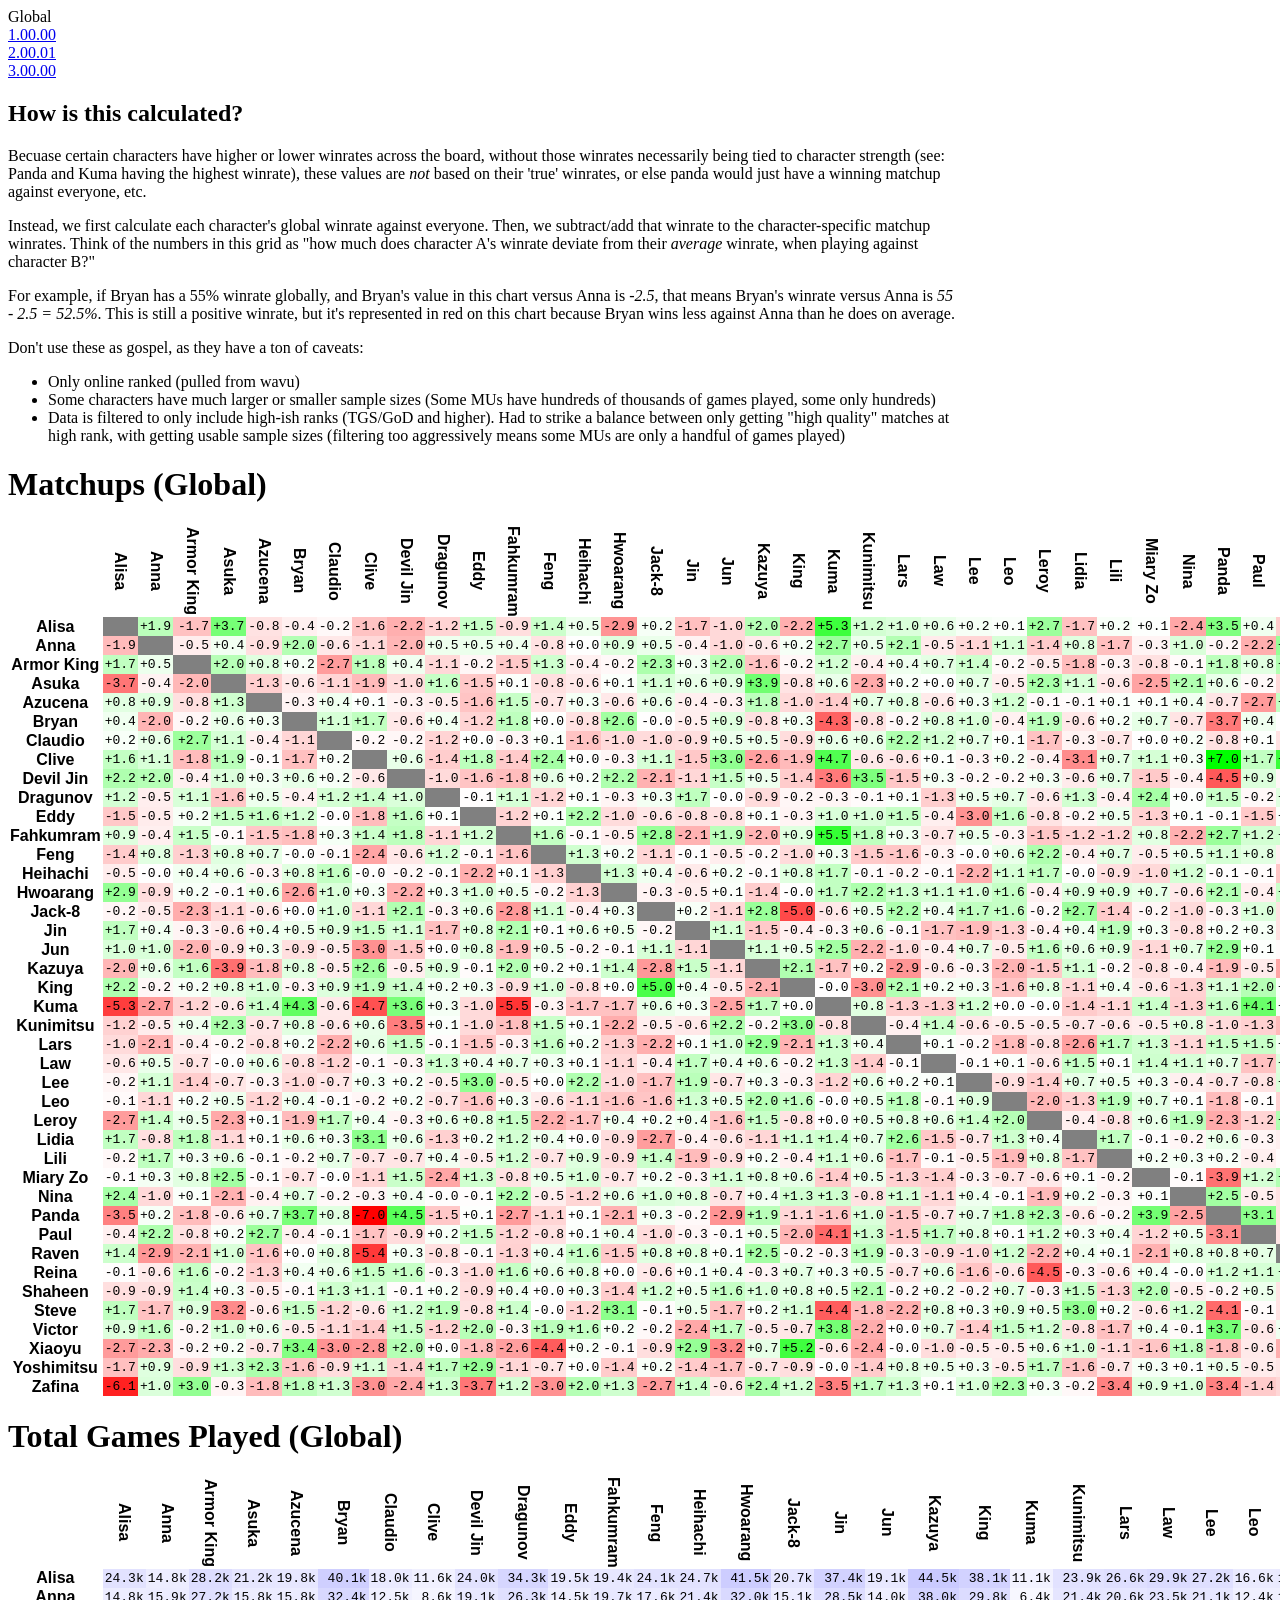
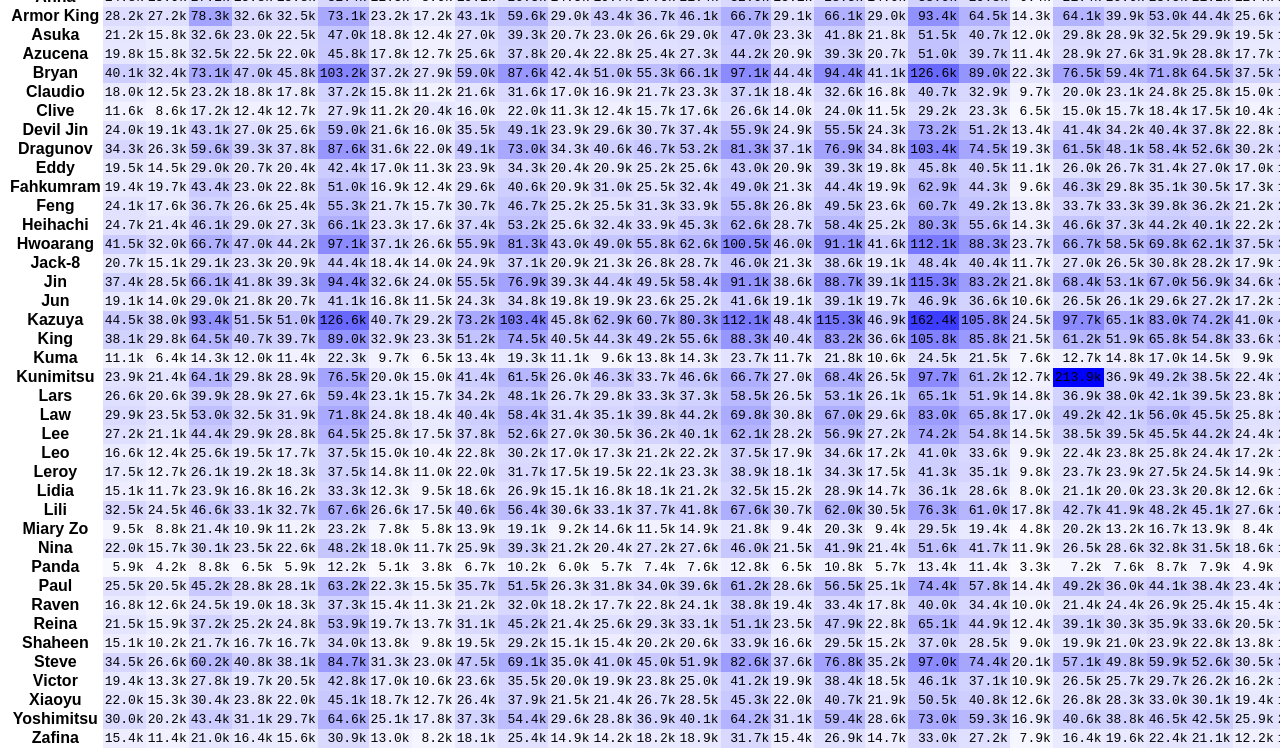
==== commit d642e3f7: "clarity in descritpion of calculation" ====
--- a/output/index.html
+++ b/output/index.html
@@ -39,7 +39,7 @@
 <h1>How is this calculated?</h1>
 <p>Becuase certain characters have higher or lower winrates across the board, without those winrates necessarily being tied to character strength (see: Panda and Kuma having the highest winrate), these values are <i>not</i> based on their 'true' winrates, or else panda would just have a winning matchup against everyone, etc.</p>
 <p>Instead, we first calculate each character's global winrate against everyone. Then, we subtract/add that winrate to the character-specific matchup winrates. Think of the numbers in this grid as "how much does character A's winrate deviate from their <i>average</i> winrate, when playing against character B?"</p>
-<p>For example, if Bryan has a 55% winrate, and their value in this chart versus Shaheen is <i>-2.5</i>, that means their winrate versus shaheen is <i>55 - 2.5 = 52.5%</i>.</p>
+<p>For example, if Bryan has a 55% winrate globally, and Bryan's value in this chart versus Anna is <i>-2.5</i>, that means Bryan's winrate versus Anna is <i>55 - 2.5 = 52.5%</i>. This is still a positive winrate, but it's represented in red on this chart because Bryan wins less against Anna than he does on average.</p>
 <p>Don't use these as gospel, as they have a ton of caveats:</p>
 <p><ul>
 <li>Only online ranked (pulled from wavu)</li>
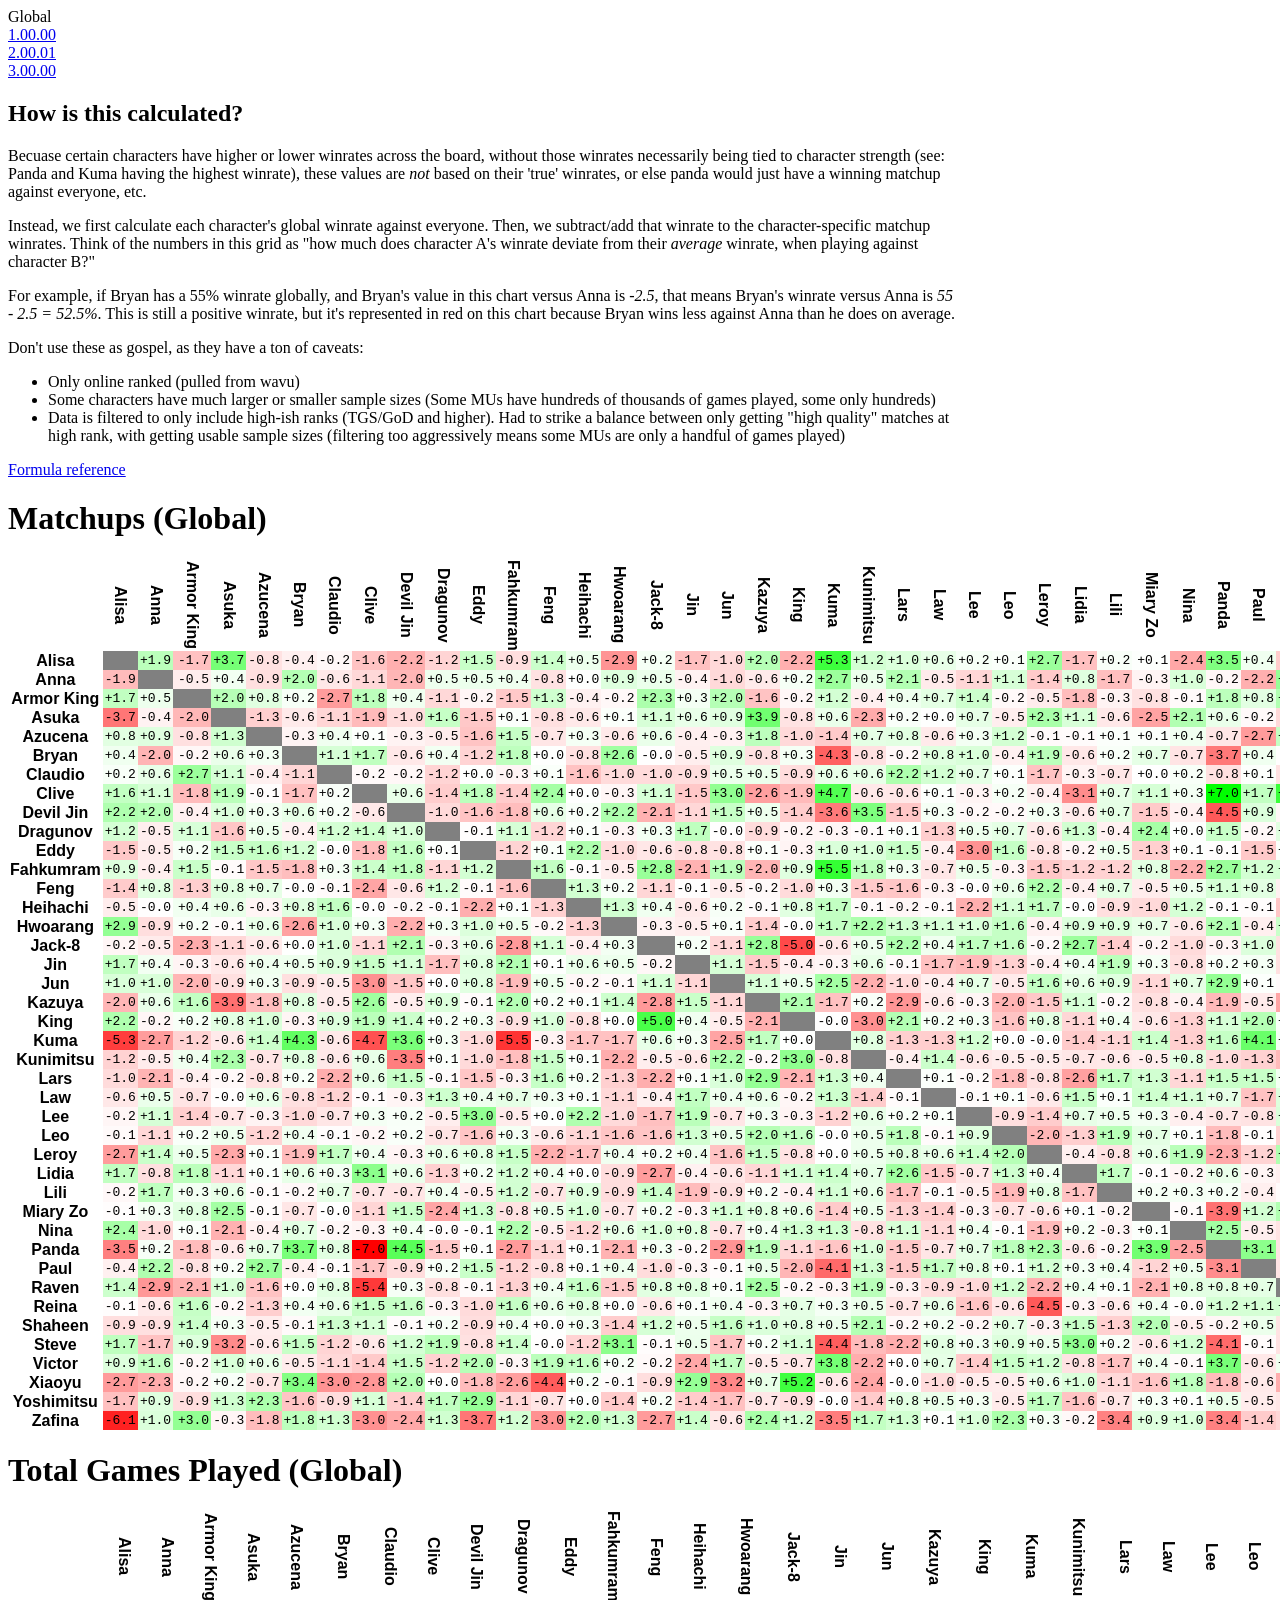
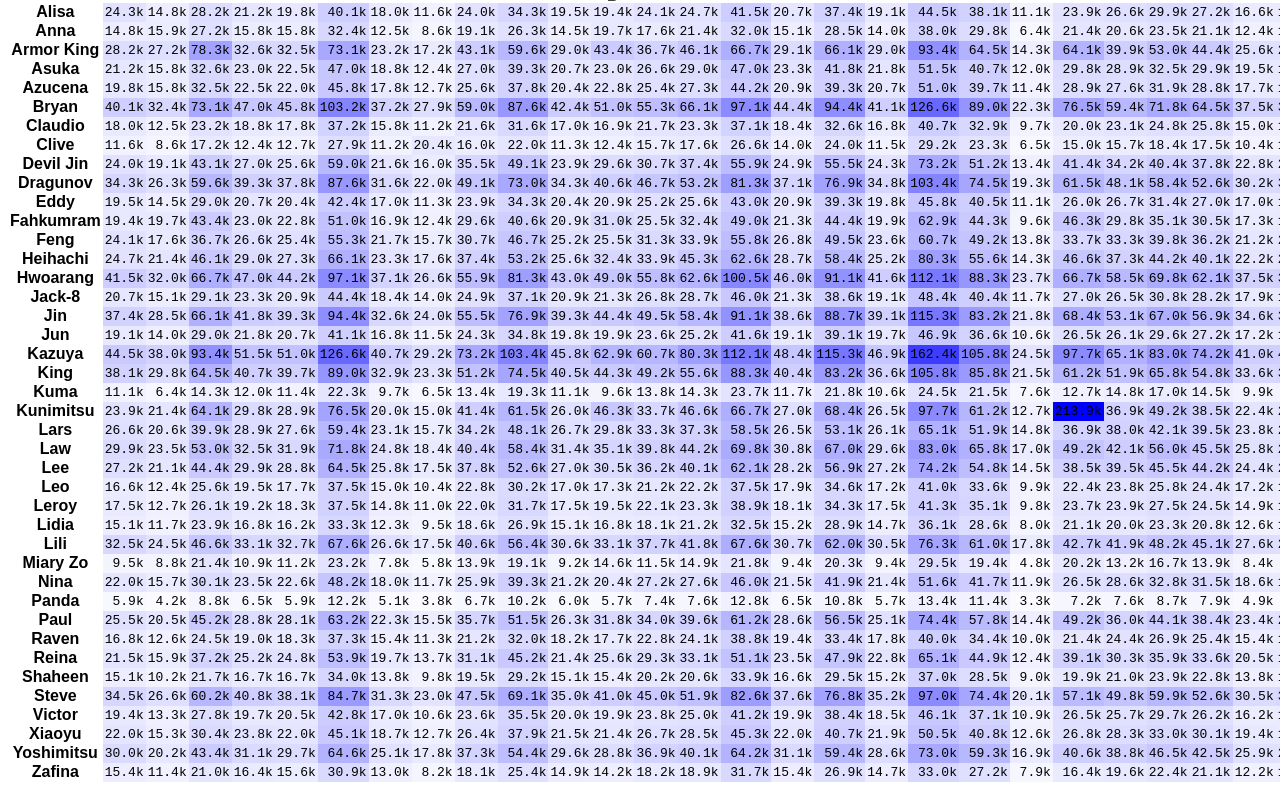
==== commit 99c24dcd: "add formulas page" ====
--- a/output/index.html
+++ b/output/index.html
@@ -46,6 +46,7 @@
 <li>Some characters have much larger or smaller sample sizes (Some MUs have hundreds of thousands of games played, some only hundreds)</li>
 <li>Data is filtered to only include high-ish ranks (TGS/GoD and higher). Had to strike a balance between only getting "high quality" matches at high rank, with getting usable sample sizes (filtering too aggressively means some MUs are only a handful of games played)</li>
 </ul></p>
+<p><a href="formulas.html">Formula reference</a></p>
 </section>
 <h1>Matchups (Global)</h1>
 
--- a/output/style.css
+++ b/output/style.css
@@ -95,6 +95,7 @@
   padding: 4px;
   font-size: 10pt;
   background-color: inherit;
+  user-select: none;
 }
 
 .cell-tooltip div {
@@ -107,4 +108,10 @@
 
 .cell:hover .cell-tooltip {
   display: block;
+}
+
+math {
+  padding-bottom: 1em;
+  font-size: 16pt;
+  font-family: math;
 }
